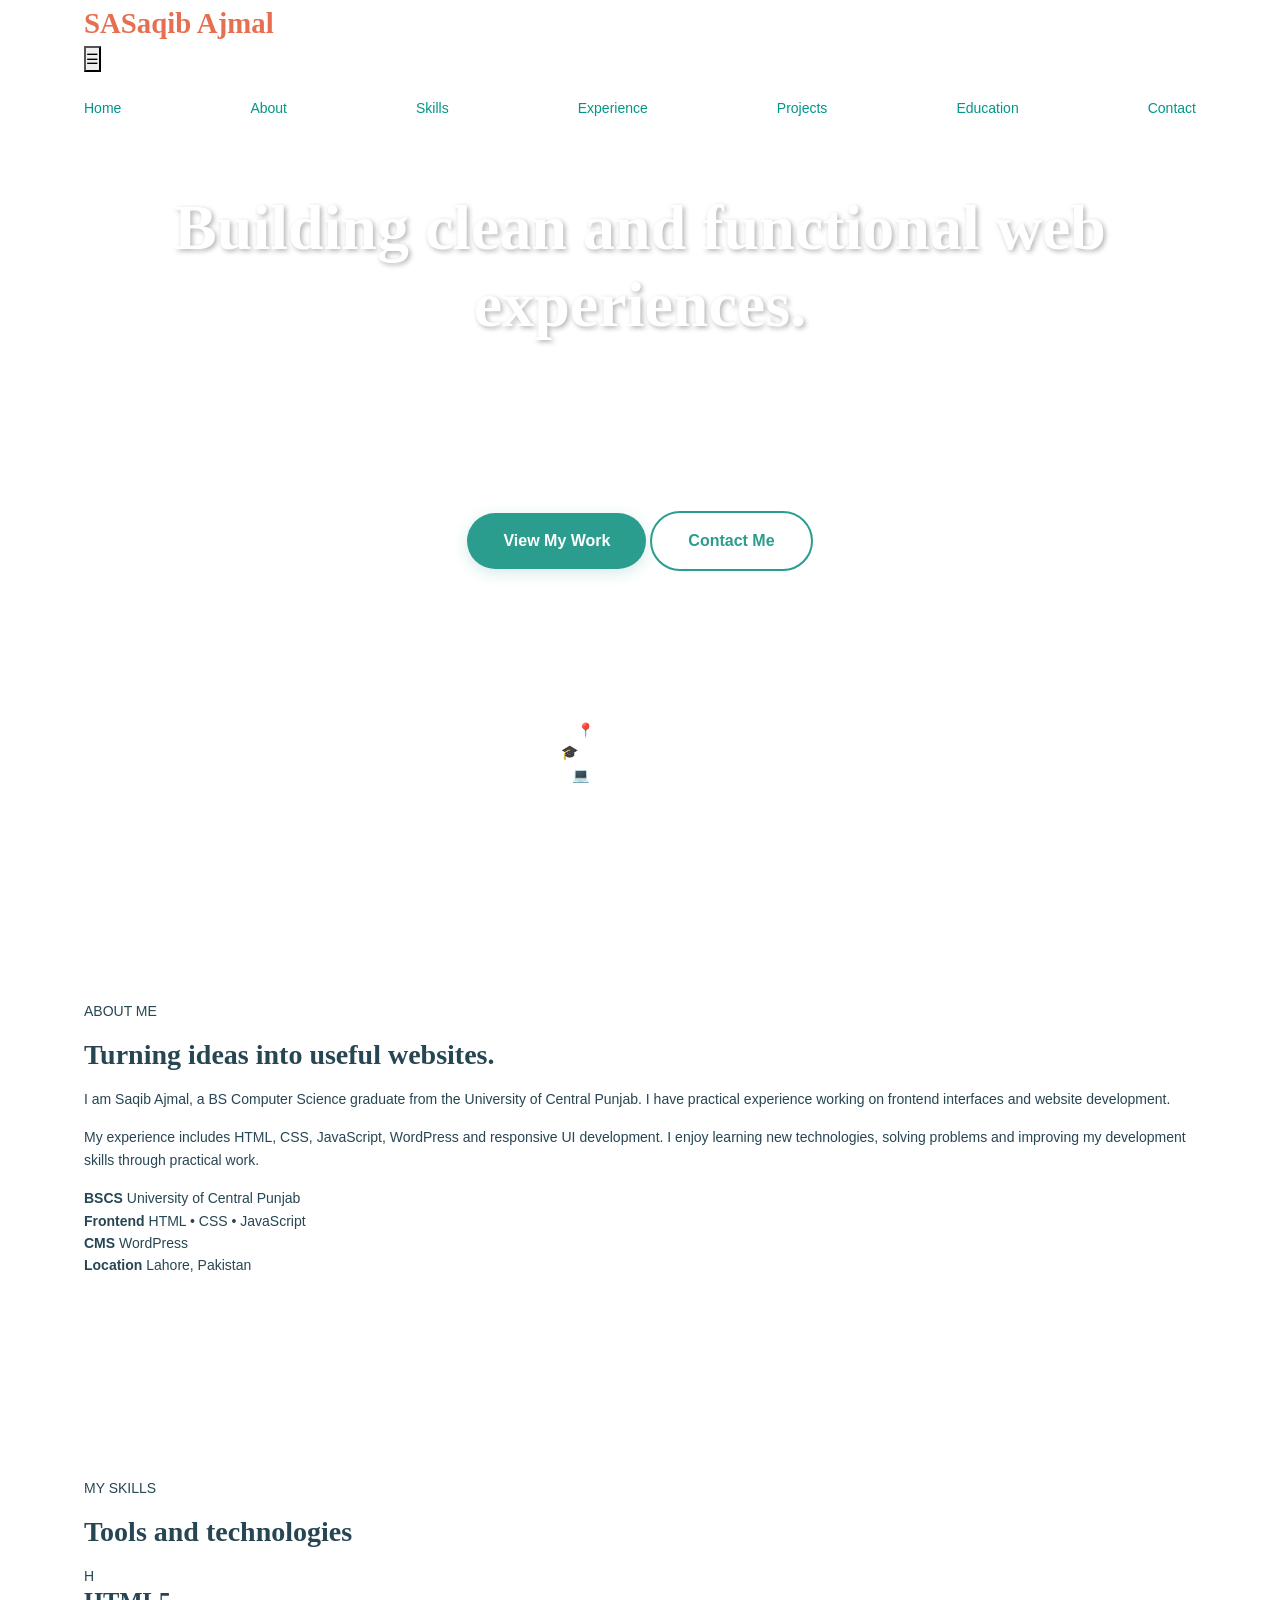
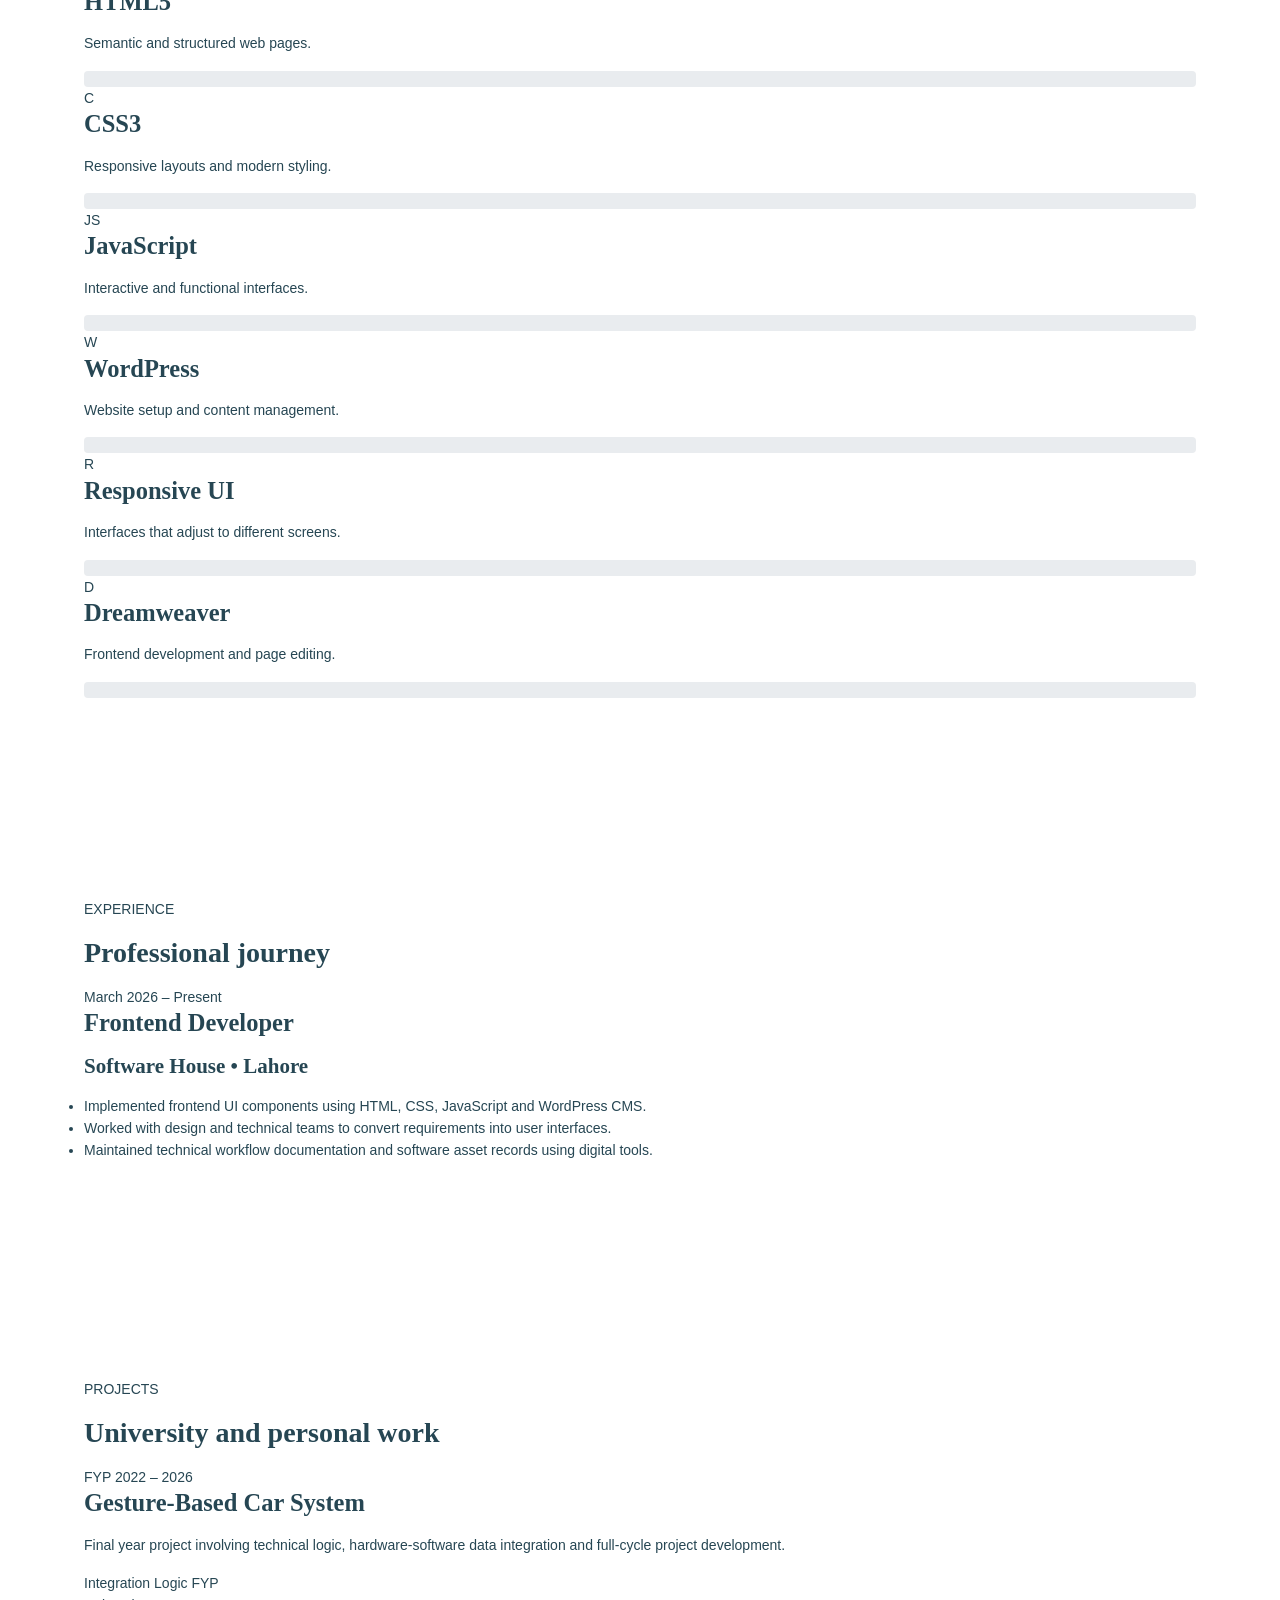
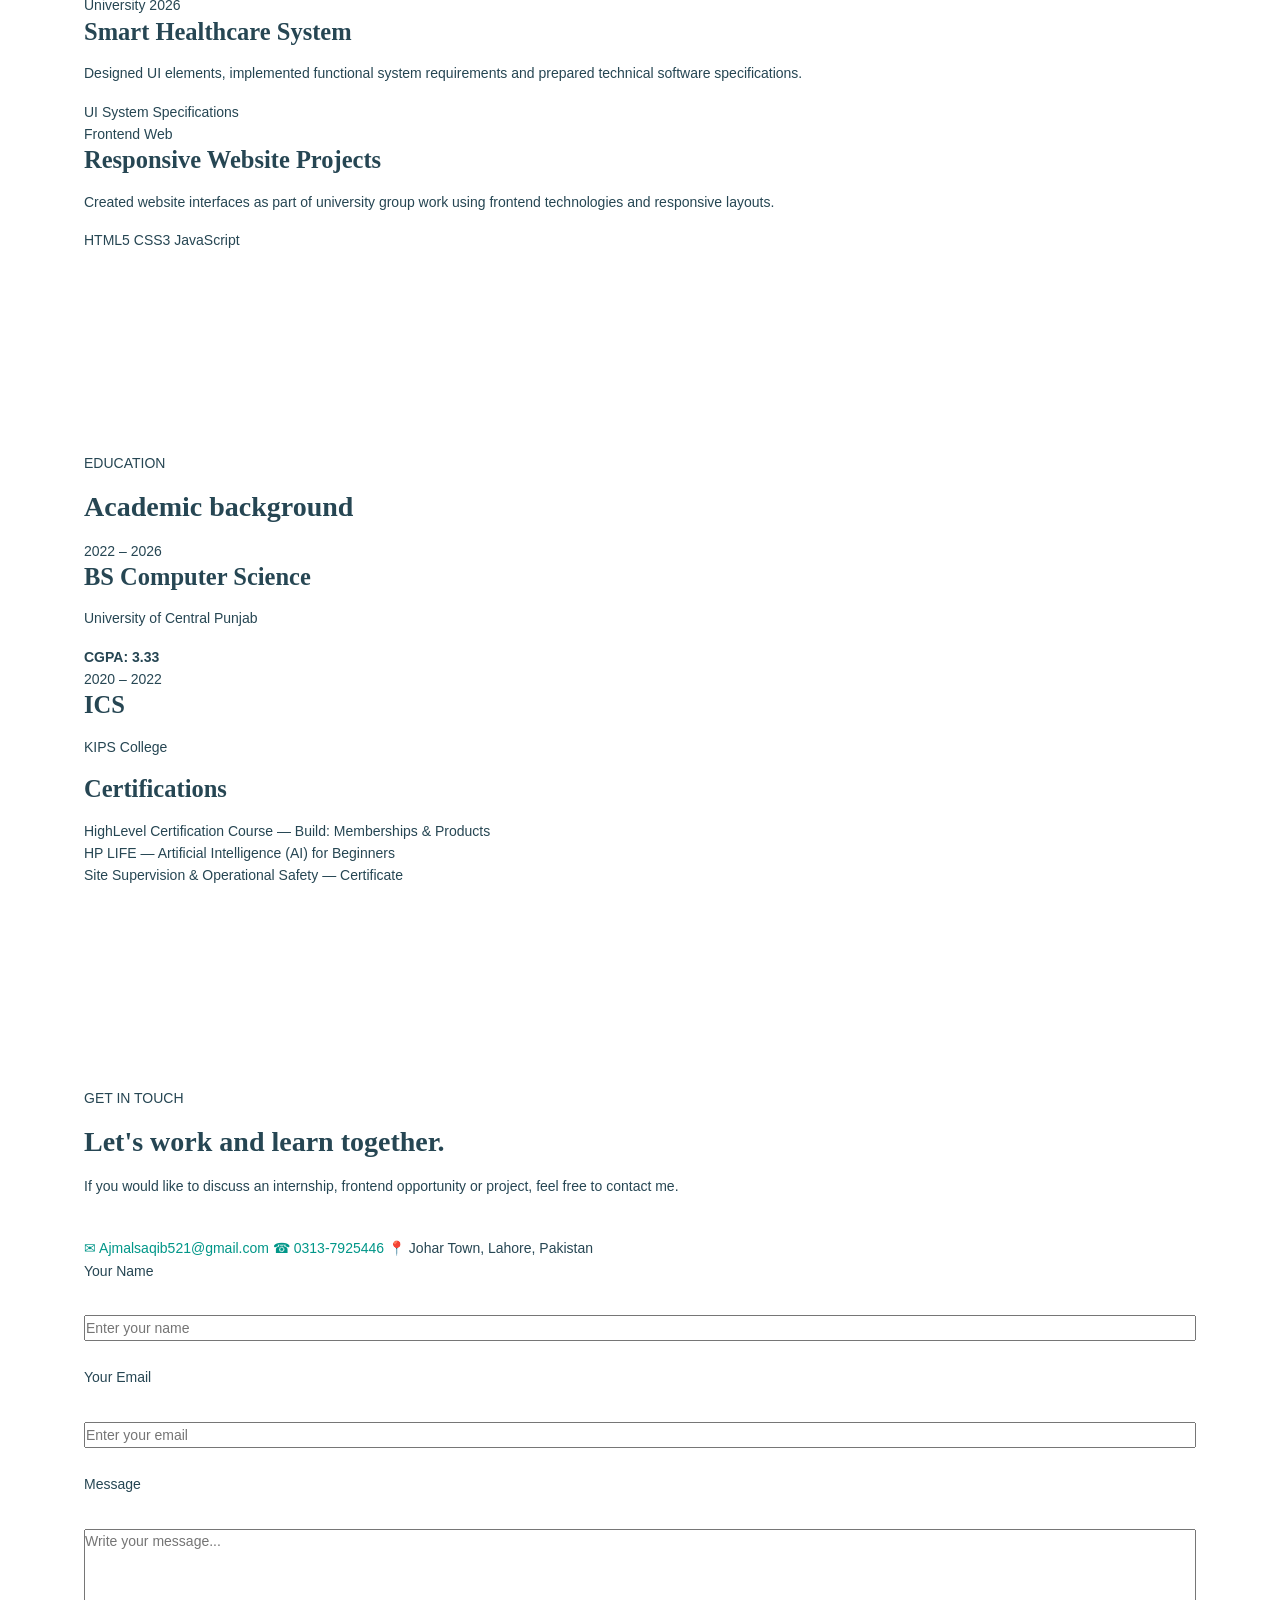
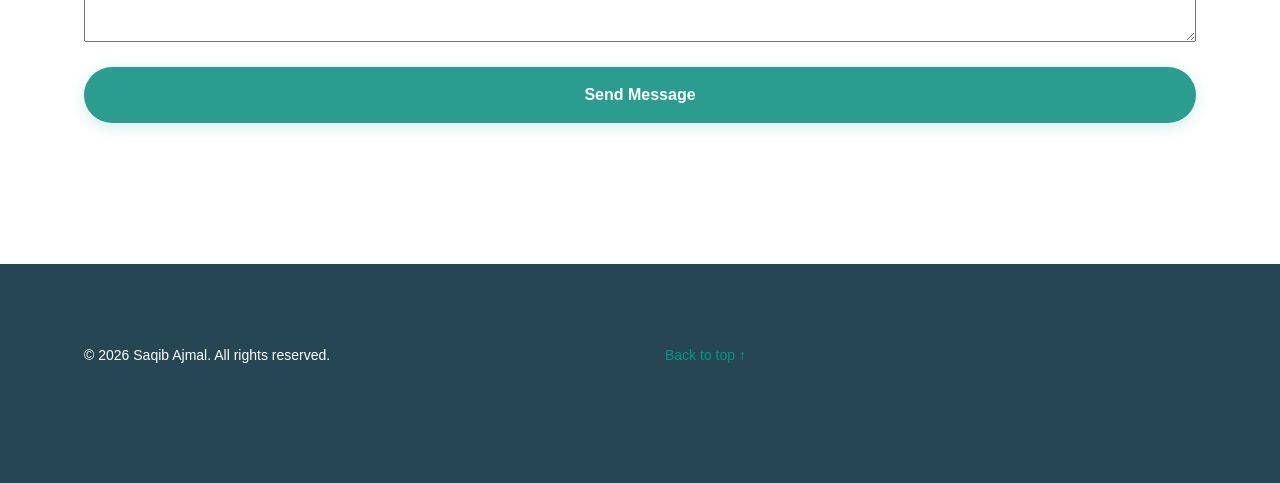
==== index.html @ 31177c7f "Update index.html" ====
<!DOCTYPE html>
<html lang="en">
<head>
    <meta charset="UTF-8">
    <meta name="viewport" content="width=device-width, initial-scale=1.0">

    <meta name="description"
          content="Saqib Ajmal - Frontend Developer Portfolio">

    <title>Saqib Ajmal | Frontend Developer</title>

    <link rel="stylesheet" href="main.css">
    <link rel="stylesheet" href="style.css">
</head>

<body>

<!-- ================= HEADER ================= -->

<header class="header">

    <div class="container nav-container">

        <a href="#home" class="logo">
            <span class="logo-box">SA</span>
            <span>Saqib Ajmal</span>
        </a>

        <button class="menu-btn" id="menuBtn" aria-label="Open Menu">
            ☰
        </button>

        <nav class="nav" id="nav">

            <a href="#home">Home</a>
            <a href="#about">About</a>
            <a href="#skills">Skills</a>
            <a href="#experience">Experience</a>
            <a href="#projects">Projects</a>
            <a href="#education">Education</a>
            <a href="#contact">Contact</a>

        </nav>

    </div>

</header>


<!-- ================= MAIN ================= -->

<main>

<!-- ================= HERO ================= -->

<section class="hero" id="home">

    <div class="container hero-container">

        <div class="hero-content">

            <p class="small-title">FRONTEND DEVELOPER</p>

            <h1>
                Building clean and functional
                <span>web experiences.</span>
            </h1>

            <p class="hero-description">
                BS Computer Science graduate with practical experience
                in HTML, CSS, JavaScript and WordPress. I enjoy solving
                problems and creating responsive web interfaces.
            </p>

            <div class="hero-buttons">

                <a href="#projects" class="btn btn-primary">
                    View My Work
                </a>

                <a href="#contact" class="btn btn-outline">
                    Contact Me
                </a>

            </div>

        </div>


        <div class="profile-card">

            <div class="profile-image">
                SA
            </div>

            <h2>Saqib Ajmal</h2>

            <p>Frontend Developer</p>

            <div class="profile-info">

                <div>
                    📍 Lahore, Pakistan
                </div>

                <div>
                    🎓 BS Computer Science
                </div>

                <div>
                    💻 Web Development
                </div>

            </div>

        </div>

    </div>

</section>


<!-- ================= ABOUT ================= -->

<section class="section" id="about">

    <div class="container">

        <div class="section-heading">

            <p class="small-title">ABOUT ME</p>

            <h2>
                Turning ideas into useful websites.
            </h2>

        </div>


        <div class="about-grid">

            <div class="about-text">

                <p>
                    I am Saqib Ajmal, a BS Computer Science graduate
                    from the University of Central Punjab. I have
                    practical experience working on frontend interfaces
                    and website development.
                </p>

                <p>
                    My experience includes HTML, CSS, JavaScript,
                    WordPress and responsive UI development. I enjoy
                    learning new technologies, solving problems and
                    improving my development skills through practical work.
                </p>

            </div>


            <div class="facts">

                <div class="fact-box">
                    <strong>BSCS</strong>
                    <span>University of Central Punjab</span>
                </div>

                <div class="fact-box">
                    <strong>Frontend</strong>
                    <span>HTML • CSS • JavaScript</span>
                </div>

                <div class="fact-box">
                    <strong>CMS</strong>
                    <span>WordPress</span>
                </div>

                <div class="fact-box">
                    <strong>Location</strong>
                    <span>Lahore, Pakistan</span>
                </div>

            </div>

        </div>

    </div>

</section>


<!-- ================= SKILLS ================= -->

<section class="section section-dark" id="skills">

    <div class="container">

        <div class="section-heading">

            <p class="small-title">MY SKILLS</p>

            <h2>
                Tools and technologies
            </h2>

        </div>


        <div class="skills-grid">

            <div class="skill-card">

                <div class="skill-icon">H</div>

                <h3>HTML5</h3>

                <p>
                    Semantic and structured web pages.
                </p>

                <div class="progress">
                    <span style="width:88%;"></span>
                </div>

            </div>


            <div class="skill-card">

                <div class="skill-icon">C</div>

                <h3>CSS3</h3>

                <p>
                    Responsive layouts and modern styling.
                </p>

                <div class="progress">
                    <span style="width:84%;"></span>
                </div>

            </div>


            <div class="skill-card">

                <div class="skill-icon">JS</div>

                <h3>JavaScript</h3>

                <p>
                    Interactive and functional interfaces.
                </p>

                <div class="progress">
                    <span style="width:72%;"></span>
                </div>

            </div>


            <div class="skill-card">

                <div class="skill-icon">W</div>

                <h3>WordPress</h3>

                <p>
                    Website setup and content management.
                </p>

                <div class="progress">
                    <span style="width:78%;"></span>
                </div>

            </div>


            <div class="skill-card">

                <div class="skill-icon">R</div>

                <h3>Responsive UI</h3>

                <p>
                    Interfaces that adjust to different screens.
                </p>

                <div class="progress">
                    <span style="width:85%;"></span>
                </div>

            </div>


            <div class="skill-card">

                <div class="skill-icon">D</div>

                <h3>Dreamweaver</h3>

                <p>
                    Frontend development and page editing.
                </p>

                <div class="progress">
                    <span style="width:70%;"></span>
                </div>

            </div>

        </div>

    </div>

</section>


<!-- ================= EXPERIENCE ================= -->

<section class="section" id="experience">

    <div class="container">

        <div class="section-heading">

            <p class="small-title">EXPERIENCE</p>

            <h2>
                Professional journey
            </h2>

        </div>


        <div class="timeline">

            <div class="timeline-item">

                <div class="timeline-dot"></div>

                <div class="experience-card">

                    <span class="date">
                        March 2026 – Present
                    </span>

                    <h3>
                        Frontend Developer
                    </h3>

                    <h4>
                        Software House • Lahore
                    </h4>

                    <ul>

                        <li>
                            Implemented frontend UI components using
                            HTML, CSS, JavaScript and WordPress CMS.
                        </li>

                        <li>
                            Worked with design and technical teams
                            to convert requirements into user interfaces.
                        </li>

                        <li>
                            Maintained technical workflow documentation
                            and software asset records using digital tools.
                        </li>

                    </ul>

                </div>

            </div>

        </div>

    </div>

</section>


<!-- ================= PROJECTS ================= -->

<section class="section section-dark" id="projects">

    <div class="container">

        <div class="section-heading">

            <p class="small-title">PROJECTS</p>

            <h2>
                University and personal work
            </h2>

        </div>


        <div class="projects-grid">


            <div class="project-card">

                <div class="project-top">

                    <span>FYP</span>

                    <span>2022 – 2026</span>

                </div>

                <h3>
                    Gesture-Based Car System
                </h3>

                <p>
                    Final year project involving technical logic,
                    hardware-software data integration and full-cycle
                    project development.
                </p>

                <div class="tags">

                    <span>Integration</span>
                    <span>Logic</span>
                    <span>FYP</span>

                </div>

            </div>


            <div class="project-card">

                <div class="project-top">

                    <span>University</span>

                    <span>2026</span>

                </div>

                <h3>
                    Smart Healthcare System
                </h3>

                <p>
                    Designed UI elements, implemented functional
                    system requirements and prepared technical
                    software specifications.
                </p>

                <div class="tags">

                    <span>UI</span>
                    <span>System</span>
                    <span>Specifications</span>

                </div>

            </div>


            <div class="project-card">

                <div class="project-top">

                    <span>Frontend</span>

                    <span>Web</span>

                </div>

                <h3>
                    Responsive Website Projects
                </h3>

                <p>
                    Created website interfaces as part of university
                    group work using frontend technologies and
                    responsive layouts.
                </p>

                <div class="tags">

                    <span>HTML5</span>
                    <span>CSS3</span>
                    <span>JavaScript</span>

                </div>

            </div>


        </div>

    </div>

</section>


<!-- ================= EDUCATION ================= -->

<section class="section" id="education">

    <div class="container">

        <div class="section-heading">

            <p class="small-title">EDUCATION</p>

            <h2>
                Academic background
            </h2>

        </div>


        <div class="education-grid">

            <div class="education-card">

                <span>2022 – 2026</span>

                <h3>
                    BS Computer Science
                </h3>

                <p>
                    University of Central Punjab
                </p>

                <strong>
                    CGPA: 3.33
                </strong>

            </div>


            <div class="education-card">

                <span>2020 – 2022</span>

                <h3>
                    ICS
                </h3>

                <p>
                    KIPS College
                </p>

            </div>

        </div>


        <div class="certificates">

            <h3>
                Certifications
            </h3>

            <div class="certificate">

                HighLevel Certification Course —
                Build: Memberships & Products

            </div>

            <div class="certificate">

                HP LIFE — Artificial Intelligence
                (AI) for Beginners

            </div>

            <div class="certificate">

                Site Supervision & Operational Safety —
                Certificate

            </div>

        </div>

    </div>

</section>


<!-- ================= CONTACT ================= -->

<section class="section contact-section" id="contact">

    <div class="container contact-grid">

        <div class="contact-info">

            <p class="small-title">
                GET IN TOUCH
            </p>

            <h2>
                Let's work and learn together.
            </h2>

            <p>
                If you would like to discuss an internship,
                frontend opportunity or project, feel free
                to contact me.
            </p>


            <div class="contact-details">

                <a href="mailto:Ajmalsaqib521@gmail.com">
                    ✉ Ajmalsaqib521@gmail.com
                </a>

                <a href="tel:+923137925446">
                    ☎ 0313-7925446
                </a>

                <span>
                    📍 Johar Town, Lahore, Pakistan
                </span>

            </div>

        </div>


        <form class="contact-form" id="contactForm">

            <label for="name">
                Your Name
            </label>

            <input
                type="text"
                id="name"
                placeholder="Enter your name"
                required
            >


            <label for="email">
                Your Email
            </label>

            <input
                type="email"
                id="email"
                placeholder="Enter your email"
                required
            >


            <label for="message">
                Message
            </label>

            <textarea
                id="message"
                rows="5"
                placeholder="Write your message..."
                required
            ></textarea>


            <button
                type="submit"
                class="btn btn-primary"
            >
                Send Message
            </button>

            <p id="formMessage"></p>

        </form>

    </div>

</section>

</main>


<!-- ================= FOOTER ================= -->

<footer class="footer">

    <div class="container footer-content">

        <p>
            © <span id="year"></span>
            Saqib Ajmal. All rights reserved.
        </p>

        <a href="#home">
            Back to top ↑
        </a>

    </div>

</footer>


<!-- ================= JAVASCRIPT ================= -->

<script>

const menuBtn = document.getElementById("menuBtn");
const nav = document.getElementById("nav");

menuBtn.addEventListener("click", function () {

    nav.classList.toggle("active");

    if (nav.classList.contains("active")) {

        menuBtn.innerHTML = "✕";

    } else {

        menuBtn.innerHTML = "☰";

    }

});


const navLinks = document.querySelectorAll(".nav a");

navLinks.forEach(function(link) {

    link.addEventListener("click", function() {

        nav.classList.remove("active");

        menuBtn.innerHTML = "☰";

    });

});


document.getElementById("year").textContent =
    new Date().getFullYear();


const form = document.getElementById("contactForm");

form.addEventListener("submit", function(event) {

    event.preventDefault();

    const name =
        document.getElementById("name").value.trim();

    const email =
        document.getElementById("email").value.trim();

    const message =
        document.getElementById("message").value.trim();


    const subject =
        encodeURIComponent(
            "Portfolio Contact - " + name
        );

    const body =
        encodeURIComponent(
            "Name: " + name +
            "\nEmail: " + email +
            "\n\nMessage:\n" + message
        );


    document.getElementById("formMessage").textContent =
        "Opening your email application...";


    window.location.href =
        "mailto:Ajmalsaqib521@gmail.com" +
        "?subject=" + subject +
        "&body=" + body;

});


/* Scroll animation */

const observer =
    new IntersectionObserver(
        function(entries) {

            entries.forEach(function(entry) {

                if (entry.isIntersecting) {

                    entry.target.classList.add("show");

                }

            });

        },
        {
            threshold: 0.10
        }
    );


const animatedElements =
    document.querySelectorAll(
        ".section-heading, " +
        ".hero-content, " +
        ".profile-card, " +
        ".skill-card, " +
        ".project-card, " +
        ".experience-card, " +
        ".education-card, " +
        ".certificates, " +
        ".contact-info, " +
        ".contact-form"
    );


animatedElements.forEach(function(element) {

    observer.observe(element);

});

</script>

</body>
</html>
---- main.css ----
@charset "UTF-8";
/*!
 * Vali Admin
 * Author: Pratik Borsadiya
 * ================================*/
@import url(https://fonts.googleapis.com/css?family=Lato:300,400,400i,700);
@import url(https://fonts.googleapis.com/css?family=Niconne);
/*!
 * Bootstrap v4.1.1 (https://getbootstrap.com/)
 * Copyright 2011-2018 The Bootstrap Authors
 * Copyright 2011-2018 Twitter, Inc.
 * Licensed under MIT (https://github.com/twbs/bootstrap/blob/master/LICENSE)
 */
:root {
  --blue: #007bff;
  --indigo: #6610f2;
  --purple: #6f42c1;
  --pink: #e83e8c;
  --red: #dc3545;
  --orange: #fd7e14;
  --yellow: #ffc107;
  --green: #28a745;
  --teal: #20c997;
  --cyan: #17a2b8;
  --white: #FFF;
  --gray: #6c757d;
  --gray-dark: #343a40;
  --primary: #009688;
  --secondary: #6c757d;
  --success: #28a745;
  --info: #17a2b8;
  --warning: #ffc107;
  --danger: #dc3545;
  --light: #f8f9fa;
  --dark: #343a40;
  --breakpoint-xs: 0;
  --breakpoint-sm: 576px;
  --breakpoint-md: 768px;
  --breakpoint-lg: 992px;
  --breakpoint-xl: 1200px;
  --font-family-sans-serif: "Lato", -apple-system, BlinkMacSystemFont, "Segoe UI", Roboto, "Helvetica Neue", Arial, sans-serif;
  --font-family-monospace: SFMono-Regular, Menlo, Monaco, Consolas, "Liberation Mono", "Courier New", monospace;
}

*,
*::before,
*::after {
  -webkit-box-sizing: border-box;
          box-sizing: border-box;
}

html {
  font-family: sans-serif;
  line-height: 1.15;
  -webkit-text-size-adjust: 100%;
  -ms-text-size-adjust: 100%;
  -ms-overflow-style: scrollbar;
  -webkit-tap-highlight-color: rgba(0, 0, 0, 0);
}

@-ms-viewport {
  width: device-width;
}

article, aside, figcaption, figure, footer, header, hgroup, main, nav, section {
  display: block;
}

body {
  margin: 0;
  font-family: "Lato", -apple-system, BlinkMacSystemFont, "Segoe UI", Roboto, "Helvetica Neue", Arial, sans-serif;
  font-size: 0.875rem;
  font-weight: 400;
  line-height: 1.5;
  color: #212529;
  text-align: left;
  background-color: #FFF;
}

[tabindex="-1"]:focus {
  outline: 0 !important;
}

hr {
  -webkit-box-sizing: content-box;
          box-sizing: content-box;
  height: 0;
  overflow: visible;
}

h1, h2, h3, h4, h5, h6 {
  margin-top: 0;
  margin-bottom: 0.5rem;
}

p {
  margin-top: 0;
  margin-bottom: 1rem;
}

abbr[title],
abbr[data-original-title] {
  text-decoration: underline;
  -webkit-text-decoration: underline dotted;
          text-decoration: underline dotted;
  cursor: help;
  border-bottom: 0;
}

address {
  margin-bottom: 1rem;
  font-style: normal;
  line-height: inherit;
}

ol,
ul,
dl {
  margin-top: 0;
  margin-bottom: 1rem;
}

ol ol,
ul ul,
ol ul,
ul ol {
  margin-bottom: 0;
}

dt {
  font-weight: 700;
}

dd {
  margin-bottom: .5rem;
  margin-left: 0;
}

blockquote {
  margin: 0 0 1rem;
}

dfn {
  font-style: italic;
}

b,
strong {
  font-weight: bolder;
}

small {
  font-size: 80%;
}

sub,
sup {
  position: relative;
  font-size: 75%;
  line-height: 0;
  vertical-align: baseline;
}

sub {
  bottom: -.25em;
}

sup {
  top: -.5em;
}

a {
  color: #009688;
  text-decoration: none;
  background-color: transparent;
  -webkit-text-decoration-skip: objects;
}

a:hover {
  color: #004a43;
  text-decoration: underline;
}

a:not([href]):not([tabindex]) {
  color: inherit;
  text-decoration: none;
}

a:not([href]):not([tabindex]):hover, a:not([href]):not([tabindex]):focus {
  color: inherit;
  text-decoration: none;
}

a:not([href]):not([tabindex]):focus {
  outline: 0;
}

pre,
code,
kbd,
samp {
  font-family: SFMono-Regular, Menlo, Monaco, Consolas, "Liberation Mono", "Courier New", monospace;
  font-size: 1em;
}

pre {
  margin-top: 0;
  margin-bottom: 1rem;
  overflow: auto;
  -ms-overflow-style: scrollbar;
}

figure {
  margin: 0 0 1rem;
}

img {
  vertical-align: middle;
  border-style: none;
}

svg:not(:root) {
  overflow: hidden;
}

table {
  border-collapse: collapse;
}

caption {
  padding-top: 0.75rem;
  padding-bottom: 0.75rem;
  color: #6c757d;
  text-align: left;
  caption-side: bottom;
}

th {
  text-align: inherit;
}

label {
  display: inline-block;
  margin-bottom: 0.5rem;
}

button {
  border-radius: 0;
}

button:focus {
  outline: 1px dotted;
  outline: 5px auto -webkit-focus-ring-color;
}

input,
button,
select,
optgroup,
textarea {
  margin: 0;
  font-family: inherit;
  font-size: inherit;
  line-height: inherit;
}

button,
input {
  overflow: visible;
}

button,
select {
  text-transform: none;
}

button,
html [type="button"],
[type="reset"],
[type="submit"] {
  -webkit-appearance: button;
}

button::-moz-focus-inner,
[type="button"]::-moz-focus-inner,
[type="reset"]::-moz-focus-inner,
[type="submit"]::-moz-focus-inner {
  padding: 0;
  border-style: none;
}

input[type="radio"],
input[type="checkbox"] {
  -webkit-box-sizing: border-box;
          box-sizing: border-box;
  padding: 0;
}

input[type="date"],
input[type="time"],
input[type="datetime-local"],
input[type="month"] {
  -webkit-appearance: listbox;
}

textarea {
  overflow: auto;
  resize: vertical;
}

fieldset {
  min-width: 0;
  padding: 0;
  margin: 0;
  border: 0;
}

legend {
  display: block;
  width: 100%;
  max-width: 100%;
  padding: 0;
  margin-bottom: .5rem;
  font-size: 1.5rem;
  line-height: inherit;
  color: inherit;
  white-space: normal;
}

progress {
  vertical-align: baseline;
}

[type="number"]::-webkit-inner-spin-button,
[type="number"]::-webkit-outer-spin-button {
  height: auto;
}

[type="search"] {
  outline-offset: -2px;
  -webkit-appearance: none;
}

[type="search"]::-webkit-search-cancel-button,
[type="search"]::-webkit-search-decoration {
  -webkit-appearance: none;
}

::-webkit-file-upload-button {
  font: inherit;
  -webkit-appearance: button;
}

output {
  display: inline-block;
}

summary {
  display: list-item;
  cursor: pointer;
}

template {
  display: none;
}

[hidden] {
  display: none !important;
}

h1, h2, h3, h4, h5, h6,
.h1, .h2, .h3, .h4, .h5, .h6 {
  margin-bottom: 0.5rem;
  font-family: inherit;
  font-weight: bold;
  line-height: 1.2;
  color: inherit;
}

h1, .h1 {
  font-size: 2.1875rem;
}

h2, .h2 {
  font-size: 1.75rem;
}

h3, .h3 {
  font-size: 1.53125rem;
}

h4, .h4 {
  font-size: 1.3125rem;
}

h5, .h5 {
  font-size: 1.09375rem;
}

h6, .h6 {
  font-size: 0.875rem;
}

.lead {
  font-size: 1.09375rem;
  font-weight: 300;
}

.display-1 {
  font-size: 6rem;
  font-weight: 300;
  line-height: 1.2;
}

.display-2 {
  font-size: 5.5rem;
  font-weight: 300;
  line-height: 1.2;
}

.display-3 {
  font-size: 4.5rem;
  font-weight: 300;
  line-height: 1.2;
}

.display-4 {
  font-size: 3.5rem;
  font-weight: 300;
  line-height: 1.2;
}

hr {
  margin-top: 1rem;
  margin-bottom: 1rem;
  border: 0;
  border-top: 1px solid rgba(0, 0, 0, 0.1);
}

small,
.small {
  font-size: 80%;
  font-weight: 400;
}

mark,
.mark {
  padding: 0.2em;
  background-color: #fcf8e3;
}

.list-unstyled, .app-nav, .app-menu, .treeview-menu {
  padding-left: 0;
  list-style: none;
}

.list-inline {
  padding-left: 0;
  list-style: none;
}

.list-inline-item {
  display: inline-block;
}

.list-inline-item:not(:last-child) {
  margin-right: 0.5rem;
}

.initialism {
  font-size: 90%;
  text-transform: uppercase;
}

.blockquote {
  margin-bottom: 1rem;
  font-size: 1.09375rem;
}

.blockquote-footer {
  display: block;
  font-size: 80%;
  color: #6c757d;
}

.blockquote-footer::before {
  content: "\2014 \00A0";
}

.img-fluid {
  max-width: 100%;
  height: auto;
}

.img-thumbnail {
  padding: 0.25rem;
  background-color: #FFF;
  border: 1px solid #dee2e6;
  border-radius: 0.25rem;
  max-width: 100%;
  height: auto;
}

.figure {
  display: inline-block;
}

.figure-img {
  margin-bottom: 0.5rem;
  line-height: 1;
}

.figure-caption {
  font-size: 90%;
  color: #6c757d;
}

code {
  font-size: 87.5%;
  color: #e83e8c;
  word-break: break-word;
}

a > code {
  color: inherit;
}

kbd {
  padding: 0.2rem 0.4rem;
  font-size: 87.5%;
  color: #FFF;
  background-color: #212529;
  border-radius: 0.2rem;
}

kbd kbd {
  padding: 0;
  font-size: 100%;
  font-weight: 700;
}

pre {
  display: block;
  font-size: 87.5%;
  color: #212529;
}

pre code {
  font-size: inherit;
  color: inherit;
  word-break: normal;
}

.pre-scrollable {
  max-height: 340px;
  overflow-y: scroll;
}

.container {
  width: 100%;
  padding-right: 15px;
  padding-left: 15px;
  margin-right: auto;
  margin-left: auto;
}

@media (min-width: 576px) {
  .container {
    max-width: 540px;
  }
}

@media (min-width: 768px) {
  .container {
    max-width: 720px;
  }
}

@media (min-width: 992px) {
  .container {
    max-width: 960px;
  }
}

@media (min-width: 1200px) {
  .container {
    max-width: 1140px;
  }
}

.container-fluid {
  width: 100%;
  padding-right: 15px;
  padding-left: 15px;
  margin-right: auto;
  margin-left: auto;
}

.row {
  display: -webkit-box;
  display: -ms-flexbox;
  display: flex;
  -ms-flex-wrap: wrap;
      flex-wrap: wrap;
  margin-right: -15px;
  margin-left: -15px;
}

.no-gutters {
  margin-right: 0;
  margin-left: 0;
}

.no-gutters > .col,
.no-gutters > [class*="col-"] {
  padding-right: 0;
  padding-left: 0;
}

.col-1, .col-2, .col-3, .col-4, .col-5, .col-6, .col-7, .col-8, .col-9, .col-10, .col-11, .col-12, .col,
.col-auto, .col-sm-1, .col-sm-2, .col-sm-3, .col-sm-4, .col-sm-5, .col-sm-6, .col-sm-7, .col-sm-8, .col-sm-9, .col-sm-10, .col-sm-11, .col-sm-12, .col-sm,
.col-sm-auto, .col-md-1, .col-md-2, .col-md-3, .col-md-4, .col-md-5, .col-md-6, .col-md-7, .col-md-8, .col-md-9, .col-md-10, .col-md-11, .col-md-12, .col-md,
.col-md-auto, .col-lg-1, .col-lg-2, .col-lg-3, .col-lg-4, .col-lg-5, .col-lg-6, .col-lg-7, .col-lg-8, .col-lg-9, .col-lg-10, .col-lg-11, .col-lg-12, .col-lg,
.col-lg-auto, .col-xl-1, .col-xl-2, .col-xl-3, .col-xl-4, .col-xl-5, .col-xl-6, .col-xl-7, .col-xl-8, .col-xl-9, .col-xl-10, .col-xl-11, .col-xl-12, .col-xl,
.col-xl-auto {
  position: relative;
  width: 100%;
  min-height: 1px;
  padding-right: 15px;
  padding-left: 15px;
}

.col {
  -ms-flex-preferred-size: 0;
      flex-basis: 0;
  -webkit-box-flex: 1;
      -ms-flex-positive: 1;
          flex-grow: 1;
  max-width: 100%;
}

.col-auto {
  -webkit-box-flex: 0;
      -ms-flex: 0 0 auto;
          flex: 0 0 auto;
  width: auto;
  max-width: none;
}

.col-1 {
  -webkit-box-flex: 0;
      -ms-flex: 0 0 8.3333333333%;
          flex: 0 0 8.3333333333%;
  max-width: 8.3333333333%;
}

.col-2 {
  -webkit-box-flex: 0;
      -ms-flex: 0 0 16.6666666667%;
          flex: 0 0 16.6666666667%;
  max-width: 16.6666666667%;
}

.col-3 {
  -webkit-box-flex: 0;
      -ms-flex: 0 0 25%;
          flex: 0 0 25%;
  max-width: 25%;
}

.col-4 {
  -webkit-box-flex: 0;
      -ms-flex: 0 0 33.3333333333%;
          flex: 0 0 33.3333333333%;
  max-width: 33.3333333333%;
}

.col-5 {
  -webkit-box-flex: 0;
      -ms-flex: 0 0 41.6666666667%;
          flex: 0 0 41.6666666667%;
  max-width: 41.6666666667%;
}

.col-6 {
  -webkit-box-flex: 0;
      -ms-flex: 0 0 50%;
          flex: 0 0 50%;
  max-width: 50%;
}

.col-7 {
  -webkit-box-flex: 0;
      -ms-flex: 0 0 58.3333333333%;
          flex: 0 0 58.3333333333%;
  max-width: 58.3333333333%;
}

.col-8 {
  -webkit-box-flex: 0;
      -ms-flex: 0 0 66.6666666667%;
          flex: 0 0 66.6666666667%;
  max-width: 66.6666666667%;
}

.col-9 {
  -webkit-box-flex: 0;
      -ms-flex: 0 0 75%;
          flex: 0 0 75%;
  max-width: 75%;
}

.col-10 {
  -webkit-box-flex: 0;
      -ms-flex: 0 0 83.3333333333%;
          flex: 0 0 83.3333333333%;
  max-width: 83.3333333333%;
}

.col-11 {
  -webkit-box-flex: 0;
      -ms-flex: 0 0 91.6666666667%;
          flex: 0 0 91.6666666667%;
  max-width: 91.6666666667%;
}

.col-12 {
  -webkit-box-flex: 0;
      -ms-flex: 0 0 100%;
          flex: 0 0 100%;
  max-width: 100%;
}

.order-first {
  -webkit-box-ordinal-group: 0;
      -ms-flex-order: -1;
          order: -1;
}

.order-last {
  -webkit-box-ordinal-group: 14;
      -ms-flex-order: 13;
          order: 13;
}

.order-0 {
  -webkit-box-ordinal-group: 1;
      -ms-flex-order: 0;
          order: 0;
}

.order-1 {
  -webkit-box-ordinal-group: 2;
      -ms-flex-order: 1;
          order: 1;
}

.order-2 {
  -webkit-box-ordinal-group: 3;
      -ms-flex-order: 2;
          order: 2;
}

.order-3 {
  -webkit-box-ordinal-group: 4;
      -ms-flex-order: 3;
          order: 3;
}

.order-4 {
  -webkit-box-ordinal-group: 5;
      -ms-flex-order: 4;
          order: 4;
}

.order-5 {
  -webkit-box-ordinal-group: 6;
      -ms-flex-order: 5;
          order: 5;
}

.order-6 {
  -webkit-box-ordinal-group: 7;
      -ms-flex-order: 6;
          order: 6;
}

.order-7 {
  -webkit-box-ordinal-group: 8;
      -ms-flex-order: 7;
          order: 7;
}

.order-8 {
  -webkit-box-ordinal-group: 9;
      -ms-flex-order: 8;
          order: 8;
}

.order-9 {
  -webkit-box-ordinal-group: 10;
      -ms-flex-order: 9;
          order: 9;
}

.order-10 {
  -webkit-box-ordinal-group: 11;
      -ms-flex-order: 10;
          order: 10;
}

.order-11 {
  -webkit-box-ordinal-group: 12;
      -ms-flex-order: 11;
          order: 11;
}

.order-12 {
  -webkit-box-ordinal-group: 13;
      -ms-flex-order: 12;
          order: 12;
}

.offset-1 {
  margin-left: 8.3333333333%;
}

.offset-2 {
  margin-left: 16.6666666667%;
}

.offset-3 {
  margin-left: 25%;
}

.offset-4 {
  margin-left: 33.3333333333%;
}

.offset-5 {
  margin-left: 41.6666666667%;
}

.offset-6 {
  margin-left: 50%;
}

.offset-7 {
  margin-left: 58.3333333333%;
}

.offset-8 {
  margin-left: 66.6666666667%;
}

.offset-9 {
  margin-left: 75%;
}

.offset-10 {
  margin-left: 83.3333333333%;
}

.offset-11 {
  margin-left: 91.6666666667%;
}

@media (min-width: 576px) {
  .col-sm {
    -ms-flex-preferred-size: 0;
        flex-basis: 0;
    -webkit-box-flex: 1;
        -ms-flex-positive: 1;
            flex-grow: 1;
    max-width: 100%;
  }
  .col-sm-auto {
    -webkit-box-flex: 0;
        -ms-flex: 0 0 auto;
            flex: 0 0 auto;
    width: auto;
    max-width: none;
  }
  .col-sm-1 {
    -webkit-box-flex: 0;
        -ms-flex: 0 0 8.3333333333%;
            flex: 0 0 8.3333333333%;
    max-width: 8.3333333333%;
  }
  .col-sm-2 {
    -webkit-box-flex: 0;
        -ms-flex: 0 0 16.6666666667%;
            flex: 0 0 16.6666666667%;
    max-width: 16.6666666667%;
  }
  .col-sm-3 {
    -webkit-box-flex: 0;
        -ms-flex: 0 0 25%;
            flex: 0 0 25%;
    max-width: 25%;
  }
  .col-sm-4 {
    -webkit-box-flex: 0;
        -ms-flex: 0 0 33.3333333333%;
            flex: 0 0 33.3333333333%;
    max-width: 33.3333333333%;
  }
  .col-sm-5 {
    -webkit-box-flex: 0;
        -ms-flex: 0 0 41.6666666667%;
            flex: 0 0 41.6666666667%;
    max-width: 41.6666666667%;
  }
  .col-sm-6 {
    -webkit-box-flex: 0;
        -ms-flex: 0 0 50%;
            flex: 0 0 50%;
    max-width: 50%;
  }
  .col-sm-7 {
    -webkit-box-flex: 0;
        -ms-flex: 0 0 58.3333333333%;
            flex: 0 0 58.3333333333%;
    max-width: 58.3333333333%;
  }
  .col-sm-8 {
    -webkit-box-flex: 0;
        -ms-flex: 0 0 66.6666666667%;
            flex: 0 0 66.6666666667%;
    max-width: 66.6666666667%;
  }
  .col-sm-9 {
    -webkit-box-flex: 0;
        -ms-flex: 0 0 75%;
            flex: 0 0 75%;
    max-width: 75%;
  }
  .col-sm-10 {
    -webkit-box-flex: 0;
        -ms-flex: 0 0 83.3333333333%;
            flex: 0 0 83.3333333333%;
    max-width: 83.3333333333%;
  }
  .col-sm-11 {
    -webkit-box-flex: 0;
        -ms-flex: 0 0 91.6666666667%;
            flex: 0 0 91.6666666667%;
    max-width: 91.6666666667%;
  }
  .col-sm-12 {
    -webkit-box-flex: 0;
        -ms-flex: 0 0 100%;
            flex: 0 0 100%;
    max-width: 100%;
  }
  .order-sm-first {
    -webkit-box-ordinal-group: 0;
        -ms-flex-order: -1;
            order: -1;
  }
  .order-sm-last {
    -webkit-box-ordinal-group: 14;
        -ms-flex-order: 13;
            order: 13;
  }
  .order-sm-0 {
    -webkit-box-ordinal-group: 1;
        -ms-flex-order: 0;
            order: 0;
  }
  .order-sm-1 {
    -webkit-box-ordinal-group: 2;
        -ms-flex-order: 1;
            order: 1;
  }
  .order-sm-2 {
    -webkit-box-ordinal-group: 3;
        -ms-flex-order: 2;
            order: 2;
  }
  .order-sm-3 {
    -webkit-box-ordinal-group: 4;
        -ms-flex-order: 3;
            order: 3;
  }
  .order-sm-4 {
    -webkit-box-ordinal-group: 5;
        -ms-flex-order: 4;
            order: 4;
  }
  .order-sm-5 {
    -webkit-box-ordinal-group: 6;
        -ms-flex-order: 5;
            order: 5;
  }
  .order-sm-6 {
    -webkit-box-ordinal-group: 7;
        -ms-flex-order: 6;
            order: 6;
  }
  .order-sm-7 {
    -webkit-box-ordinal-group: 8;
        -ms-flex-order: 7;
            order: 7;
  }
  .order-sm-8 {
    -webkit-box-ordinal-group: 9;
        -ms-flex-order: 8;
            order: 8;
  }
  .order-sm-9 {
    -webkit-box-ordinal-group: 10;
        -ms-flex-order: 9;
            order: 9;
  }
  .order-sm-10 {
    -webkit-box-ordinal-group: 11;
        -ms-flex-order: 10;
            order: 10;
  }
  .order-sm-11 {
    -webkit-box-ordinal-group: 12;
        -ms-flex-order: 11;
            order: 11;
  }
  .order-sm-12 {
    -webkit-box-ordinal-group: 13;
        -ms-flex-order: 12;
            order: 12;
  }
  .offset-sm-0 {
    margin-left: 0;
  }
  .offset-sm-1 {
    margin-left: 8.3333333333%;
  }
  .offset-sm-2 {
    margin-left: 16.6666666667%;
  }
  .offset-sm-3 {
    margin-left: 25%;
  }
  .offset-sm-4 {
    margin-left: 33.3333333333%;
  }
  .offset-sm-5 {
    margin-left: 41.6666666667%;
  }
  .offset-sm-6 {
    margin-left: 50%;
  }
  .offset-sm-7 {
    margin-left: 58.3333333333%;
  }
  .offset-sm-8 {
    margin-left: 66.6666666667%;
  }
  .offset-sm-9 {
    margin-left: 75%;
  }
  .offset-sm-10 {
    margin-left: 83.3333333333%;
  }
  .offset-sm-11 {
    margin-left: 91.6666666667%;
  }
}

@media (min-width: 768px) {
  .col-md {
    -ms-flex-preferred-size: 0;
        flex-basis: 0;
    -webkit-box-flex: 1;
        -ms-flex-positive: 1;
            flex-grow: 1;
    max-width: 100%;
  }
  .col-md-auto {
    -webkit-box-flex: 0;
        -ms-flex: 0 0 auto;
            flex: 0 0 auto;
    width: auto;
    max-width: none;
  }
  .col-md-1 {
    -webkit-box-flex: 0;
        -ms-flex: 0 0 8.3333333333%;
            flex: 0 0 8.3333333333%;
    max-width: 8.3333333333%;
  }
  .col-md-2 {
    -webkit-box-flex: 0;
        -ms-flex: 0 0 16.6666666667%;
            flex: 0 0 16.6666666667%;
    max-width: 16.6666666667%;
  }
  .col-md-3 {
    -webkit-box-flex: 0;
        -ms-flex: 0 0 25%;
            flex: 0 0 25%;
    max-width: 25%;
  }
  .col-md-4 {
    -webkit-box-flex: 0;
        -ms-flex: 0 0 33.3333333333%;
            flex: 0 0 33.3333333333%;
    max-width: 33.3333333333%;
  }
  .col-md-5 {
    -webkit-box-flex: 0;
        -ms-flex: 0 0 41.6666666667%;
            flex: 0 0 41.6666666667%;
    max-width: 41.6666666667%;
  }
  .col-md-6 {
    -webkit-box-flex: 0;
        -ms-flex: 0 0 50%;
            flex: 0 0 50%;
    max-width: 50%;
  }
  .col-md-7 {
    -webkit-box-flex: 0;
        -ms-flex: 0 0 58.3333333333%;
            flex: 0 0 58.3333333333%;
    max-width: 58.3333333333%;
  }
  .col-md-8 {
    -webkit-box-flex: 0;
        -ms-flex: 0 0 66.6666666667%;
            flex: 0 0 66.6666666667%;
    max-width: 66.6666666667%;
  }
  .col-md-9 {
    -webkit-box-flex: 0;
        -ms-flex: 0 0 75%;
            flex: 0 0 75%;
    max-width: 75%;
  }
  .col-md-10 {
    -webkit-box-flex: 0;
        -ms-flex: 0 0 83.3333333333%;
            flex: 0 0 83.3333333333%;
    max-width: 83.3333333333%;
  }
  .col-md-11 {
    -webkit-box-flex: 0;
        -ms-flex: 0 0 91.6666666667%;
            flex: 0 0 91.6666666667%;
    max-width: 91.6666666667%;
  }
  .col-md-12 {
    -webkit-box-flex: 0;
        -ms-flex: 0 0 100%;
            flex: 0 0 100%;
    max-width: 100%;
  }
  .order-md-first {
    -webkit-box-ordinal-group: 0;
        -ms-flex-order: -1;
            order: -1;
  }
  .order-md-last {
    -webkit-box-ordinal-group: 14;
        -ms-flex-order: 13;
            order: 13;
  }
  .order-md-0 {
    -webkit-box-ordinal-group: 1;
        -ms-flex-order: 0;
            order: 0;
  }
  .order-md-1 {
    -webkit-box-ordinal-group: 2;
        -ms-flex-order: 1;
            order: 1;
  }
  .order-md-2 {
    -webkit-box-ordinal-group: 3;
        -ms-flex-order: 2;
            order: 2;
  }
  .order-md-3 {
    -webkit-box-ordinal-group: 4;
        -ms-flex-order: 3;
            order: 3;
  }
  .order-md-4 {
    -webkit-box-ordinal-group: 5;
        -ms-flex-order: 4;
            order: 4;
  }
  .order-md-5 {
    -webkit-box-ordinal-group: 6;
        -ms-flex-order: 5;
            order: 5;
  }
  .order-md-6 {
    -webkit-box-ordinal-group: 7;
        -ms-flex-order: 6;
            order: 6;
  }
  .order-md-7 {
    -webkit-box-ordinal-group: 8;
        -ms-flex-order: 7;
            order: 7;
  }
  .order-md-8 {
    -webkit-box-ordinal-group: 9;
        -ms-flex-order: 8;
            order: 8;
  }
  .order-md-9 {
    -webkit-box-ordinal-group: 10;
        -ms-flex-order: 9;
            order: 9;
  }
  .order-md-10 {
    -webkit-box-ordinal-group: 11;
        -ms-flex-order: 10;
            order: 10;
  }
  .order-md-11 {
    -webkit-box-ordinal-group: 12;
        -ms-flex-order: 11;
            order: 11;
  }
  .order-md-12 {
    -webkit-box-ordinal-group: 13;
        -ms-flex-order: 12;
            order: 12;
  }
  .offset-md-0 {
    margin-left: 0;
  }
  .offset-md-1 {
    margin-left: 8.3333333333%;
  }
  .offset-md-2 {
    margin-left: 16.6666666667%;
  }
  .offset-md-3 {
    margin-left: 25%;
  }
  .offset-md-4 {
    margin-left: 33.3333333333%;
  }
  .offset-md-5 {
    margin-left: 41.6666666667%;
  }
  .offset-md-6 {
    margin-left: 50%;
  }
  .offset-md-7 {
    margin-left: 58.3333333333%;
  }
  .offset-md-8 {
    margin-left: 66.6666666667%;
  }
  .offset-md-9 {
    margin-left: 75%;
  }
  .offset-md-10 {
    margin-left: 83.3333333333%;
  }
  .offset-md-11 {
    margin-left: 91.6666666667%;
  }
}

@media (min-width: 992px) {
  .col-lg {
    -ms-flex-preferred-size: 0;
        flex-basis: 0;
    -webkit-box-flex: 1;
        -ms-flex-positive: 1;
            flex-grow: 1;
    max-width: 100%;
  }
  .col-lg-auto {
    -webkit-box-flex: 0;
        -ms-flex: 0 0 auto;
            flex: 0 0 auto;
    width: auto;
    max-width: none;
  }
  .col-lg-1 {
    -webkit-box-flex: 0;
        -ms-flex: 0 0 8.3333333333%;
            flex: 0 0 8.3333333333%;
    max-width: 8.3333333333%;
  }
  .col-lg-2 {
    -webkit-box-flex: 0;
        -ms-flex: 0 0 16.6666666667%;
            flex: 0 0 16.6666666667%;
    max-width: 16.6666666667%;
  }
  .col-lg-3 {
    -webkit-box-flex: 0;
        -ms-flex: 0 0 25%;
            flex: 0 0 25%;
    max-width: 25%;
  }
  .col-lg-4 {
    -webkit-box-flex: 0;
        -ms-flex: 0 0 33.3333333333%;
            flex: 0 0 33.3333333333%;
    max-width: 33.3333333333%;
  }
  .col-lg-5 {
    -webkit-box-flex: 0;
        -ms-flex: 0 0 41.6666666667%;
            flex: 0 0 41.6666666667%;
    max-width: 41.6666666667%;
  }
  .col-lg-6 {
    -webkit-box-flex: 0;
        -ms-flex: 0 0 50%;
            flex: 0 0 50%;
    max-width: 50%;
  }
  .col-lg-7 {
    -webkit-box-flex: 0;
        -ms-flex: 0 0 58.3333333333%;
            flex: 0 0 58.3333333333%;
    max-width: 58.3333333333%;
  }
  .col-lg-8 {
    -webkit-box-flex: 0;
        -ms-flex: 0 0 66.6666666667%;
            flex: 0 0 66.6666666667%;
    max-width: 66.6666666667%;
  }
  .col-lg-9 {
    -webkit-box-flex: 0;
        -ms-flex: 0 0 75%;
            flex: 0 0 75%;
    max-width: 75%;
  }
  .col-lg-10 {
    -webkit-box-flex: 0;
        -ms-flex: 0 0 83.3333333333%;
            flex: 0 0 83.3333333333%;
    max-width: 83.3333333333%;
  }
  .col-lg-11 {
    -webkit-box-flex: 0;
        -ms-flex: 0 0 91.6666666667%;
            flex: 0 0 91.6666666667%;
    max-width: 91.6666666667%;
  }
  .col-lg-12 {
    -webkit-box-flex: 0;
        -ms-flex: 0 0 100%;
            flex: 0 0 100%;
    max-width: 100%;
  }
  .order-lg-first {
    -webkit-box-ordinal-group: 0;
        -ms-flex-order: -1;
            order: -1;
  }
  .order-lg-last {
    -webkit-box-ordinal-group: 14;
        -ms-flex-order: 13;
            order: 13;
  }
  .order-lg-0 {
    -webkit-box-ordinal-group: 1;
        -ms-flex-order: 0;
            order: 0;
  }
  .order-lg-1 {
    -webkit-box-ordinal-group: 2;
        -ms-flex-order: 1;
            order: 1;
  }
  .order-lg-2 {
    -webkit-box-ordinal-group: 3;
        -ms-flex-order: 2;
            order: 2;
  }
  .order-lg-3 {
    -webkit-box-ordinal-group: 4;
        -ms-flex-order: 3;
            order: 3;
  }
  .order-lg-4 {
    -webkit-box-ordinal-group: 5;
        -ms-flex-order: 4;
            order: 4;
  }
  .order-lg-5 {
    -webkit-box-ordinal-group: 6;
        -ms-flex-order: 5;
            order: 5;
  }
  .order-lg-6 {
    -webkit-box-ordinal-group: 7;
        -ms-flex-order: 6;
            order: 6;
  }
  .order-lg-7 {
    -webkit-box-ordinal-group: 8;
        -ms-flex-order: 7;
            order: 7;
  }
  .order-lg-8 {
    -webkit-box-ordinal-group: 9;
        -ms-flex-order: 8;
            order: 8;
  }
  .order-lg-9 {
    -webkit-box-ordinal-group: 10;
        -ms-flex-order: 9;
            order: 9;
  }
  .order-lg-10 {
    -webkit-box-ordinal-group: 11;
        -ms-flex-order: 10;
            order: 10;
  }
  .order-lg-11 {
    -webkit-box-ordinal-group: 12;
        -ms-flex-order: 11;
            order: 11;
  }
  .order-lg-12 {
    -webkit-box-ordinal-group: 13;
        -ms-flex-order: 12;
            order: 12;
  }
  .offset-lg-0 {
    margin-left: 0;
  }
  .offset-lg-1 {
    margin-left: 8.3333333333%;
  }
  .offset-lg-2 {
    margin-left: 16.6666666667%;
  }
  .offset-lg-3 {
    margin-left: 25%;
  }
  .offset-lg-4 {
    margin-left: 33.3333333333%;
  }
  .offset-lg-5 {
    margin-left: 41.6666666667%;
  }
  .offset-lg-6 {
    margin-left: 50%;
  }
  .offset-lg-7 {
    margin-left: 58.3333333333%;
  }
  .offset-lg-8 {
    margin-left: 66.6666666667%;
  }
  .offset-lg-9 {
    margin-left: 75%;
  }
  .offset-lg-10 {
    margin-left: 83.3333333333%;
  }
  .offset-lg-11 {
    margin-left: 91.6666666667%;
  }
}

@media (min-width: 1200px) {
  .col-xl {
    -ms-flex-preferred-size: 0;
        flex-basis: 0;
    -webkit-box-flex: 1;
        -ms-flex-positive: 1;
            flex-grow: 1;
    max-width: 100%;
  }
  .col-xl-auto {
    -webkit-box-flex: 0;
        -ms-flex: 0 0 auto;
            flex: 0 0 auto;
    width: auto;
    max-width: none;
  }
  .col-xl-1 {
    -webkit-box-flex: 0;
        -ms-flex: 0 0 8.3333333333%;
            flex: 0 0 8.3333333333%;
    max-width: 8.3333333333%;
  }
  .col-xl-2 {
    -webkit-box-flex: 0;
        -ms-flex: 0 0 16.6666666667%;
            flex: 0 0 16.6666666667%;
    max-width: 16.6666666667%;
  }
  .col-xl-3 {
    -webkit-box-flex: 0;
        -ms-flex: 0 0 25%;
            flex: 0 0 25%;
    max-width: 25%;
  }
  .col-xl-4 {
    -webkit-box-flex: 0;
        -ms-flex: 0 0 33.3333333333%;
            flex: 0 0 33.3333333333%;
    max-width: 33.3333333333%;
  }
  .col-xl-5 {
    -webkit-box-flex: 0;
        -ms-flex: 0 0 41.6666666667%;
            flex: 0 0 41.6666666667%;
    max-width: 41.6666666667%;
  }
  .col-xl-6 {
    -webkit-box-flex: 0;
        -ms-flex: 0 0 50%;
            flex: 0 0 50%;
    max-width: 50%;
  }
  .col-xl-7 {
    -webkit-box-flex: 0;
        -ms-flex: 0 0 58.3333333333%;
            flex: 0 0 58.3333333333%;
    max-width: 58.3333333333%;
  }
  .col-xl-8 {
    -webkit-box-flex: 0;
        -ms-flex: 0 0 66.6666666667%;
            flex: 0 0 66.6666666667%;
    max-width: 66.6666666667%;
  }
  .col-xl-9 {
    -webkit-box-flex: 0;
        -ms-flex: 0 0 75%;
            flex: 0 0 75%;
    max-width: 75%;
  }
  .col-xl-10 {
    -webkit-box-flex: 0;
        -ms-flex: 0 0 83.3333333333%;
            flex: 0 0 83.3333333333%;
    max-width: 83.3333333333%;
  }
  .col-xl-11 {
    -webkit-box-flex: 0;
        -ms-flex: 0 0 91.6666666667%;
            flex: 0 0 91.6666666667%;
    max-width: 91.6666666667%;
  }
  .col-xl-12 {
    -webkit-box-flex: 0;
        -ms-flex: 0 0 100%;
            flex: 0 0 100%;
    max-width: 100%;
  }
  .order-xl-first {
    -webkit-box-ordinal-group: 0;
        -ms-flex-order: -1;
            order: -1;
  }
  .order-xl-last {
    -webkit-box-ordinal-group: 14;
        -ms-flex-order: 13;
            order: 13;
  }
  .order-xl-0 {
    -webkit-box-ordinal-group: 1;
        -ms-flex-order: 0;
            order: 0;
  }
  .order-xl-1 {
    -webkit-box-ordinal-group: 2;
        -ms-flex-order: 1;
            order: 1;
  }
  .order-xl-2 {
    -webkit-box-ordinal-group: 3;
        -ms-flex-order: 2;
            order: 2;
  }
  .order-xl-3 {
    -webkit-box-ordinal-group: 4;
        -ms-flex-order: 3;
            order: 3;
  }
  .order-xl-4 {
    -webkit-box-ordinal-group: 5;
        -ms-flex-order: 4;
            order: 4;
  }
  .order-xl-5 {
    -webkit-box-ordinal-group: 6;
        -ms-flex-order: 5;
            order: 5;
  }
  .order-xl-6 {
    -webkit-box-ordinal-group: 7;
        -ms-flex-order: 6;
            order: 6;
  }
  .order-xl-7 {
    -webkit-box-ordinal-group: 8;
        -ms-flex-order: 7;
            order: 7;
  }
  .order-xl-8 {
    -webkit-box-ordinal-group: 9;
        -ms-flex-order: 8;
            order: 8;
  }
  .order-xl-9 {
    -webkit-box-ordinal-group: 10;
        -ms-flex-order: 9;
            order: 9;
  }
  .order-xl-10 {
    -webkit-box-ordinal-group: 11;
        -ms-flex-order: 10;
            order: 10;
  }
  .order-xl-11 {
    -webkit-box-ordinal-group: 12;
        -ms-flex-order: 11;
            order: 11;
  }
  .order-xl-12 {
    -webkit-box-ordinal-group: 13;
        -ms-flex-order: 12;
            order: 12;
  }
  .offset-xl-0 {
    margin-left: 0;
  }
  .offset-xl-1 {
    margin-left: 8.3333333333%;
  }
  .offset-xl-2 {
    margin-left: 16.6666666667%;
  }
  .offset-xl-3 {
    margin-left: 25%;
  }
  .offset-xl-4 {
    margin-left: 33.3333333333%;
  }
  .offset-xl-5 {
    margin-left: 41.6666666667%;
  }
  .offset-xl-6 {
    margin-left: 50%;
  }
  .offset-xl-7 {
    margin-left: 58.3333333333%;
  }
  .offset-xl-8 {
    margin-left: 66.6666666667%;
  }
  .offset-xl-9 {
    margin-left: 75%;
  }
  .offset-xl-10 {
    margin-left: 83.3333333333%;
  }
  .offset-xl-11 {
    margin-left: 91.6666666667%;
  }
}

.table {
  width: 100%;
  max-width: 100%;
  margin-bottom: 1rem;
  background-color: transparent;
}

.table th,
.table td {
  padding: 0.75rem;
  vertical-align: top;
  border-top: 1px solid #dee2e6;
}

.table thead th {
  vertical-align: bottom;
  border-bottom: 2px solid #dee2e6;
}

.table tbody + tbody {
  border-top: 2px solid #dee2e6;
}

.table .table {
  background-color: #FFF;
}

.table-sm th,
.table-sm td {
  padding: 0.3rem;
}

.table-bordered {
  border: 1px solid #dee2e6;
}

.table-bordered th,
.table-bordered td {
  border: 1px solid #dee2e6;
}

.table-bordered thead th,
.table-bordered thead td {
  border-bottom-width: 2px;
}

.table-borderless th,
.table-borderless td,
.table-borderless thead th,
.table-borderless tbody + tbody {
  border: 0;
}

.table-striped tbody tr:nth-of-type(odd) {
  background-color: rgba(0, 0, 0, 0.05);
}

.table-hover tbody tr:hover {
  background-color: rgba(0, 0, 0, 0.075);
}

.table-primary,
.table-primary > th,
.table-primary > td {
  background-color: #b8e2de;
}

.table-hover .table-primary:hover {
  background-color: #a6dbd6;
}

.table-hover .table-primary:hover > td,
.table-hover .table-primary:hover > th {
  background-color: #a6dbd6;
}

.table-secondary,
.table-secondary > th,
.table-secondary > td {
  background-color: #d6d8db;
}

.table-hover .table-secondary:hover {
  background-color: #c8cbcf;
}

.table-hover .table-secondary:hover > td,
.table-hover .table-secondary:hover > th {
  background-color: #c8cbcf;
}

.table-success,
.table-success > th,
.table-success > td {
  background-color: #c3e6cb;
}

.table-hover .table-success:hover {
  background-color: #b1dfbb;
}

.table-hover .table-success:hover > td,
.table-hover .table-success:hover > th {
  background-color: #b1dfbb;
}

.table-info,
.table-info > th,
.table-info > td {
  background-color: #bee5eb;
}

.table-hover .table-info:hover {
  background-color: #abdde5;
}

.table-hover .table-info:hover > td,
.table-hover .table-info:hover > th {
  background-color: #abdde5;
}

.table-warning,
.table-warning > th,
.table-warning > td {
  background-color: #ffeeba;
}

.table-hover .table-warning:hover {
  background-color: #ffe8a1;
}

.table-hover .table-warning:hover > td,
.table-hover .table-warning:hover > th {
  background-color: #ffe8a1;
}

.table-danger,
.table-danger > th,
.table-danger > td {
  background-color: #f5c6cb;
}

.table-hover .table-danger:hover {
  background-color: #f1b0b7;
}

.table-hover .table-danger:hover > td,
.table-hover .table-danger:hover > th {
  background-color: #f1b0b7;
}

.table-light,
.table-light > th,
.table-light > td {
  background-color: #fdfdfe;
}

.table-hover .table-light:hover {
  background-color: #ececf6;
}

.table-hover .table-light:hover > td,
.table-hover .table-light:hover > th {
  background-color: #ececf6;
}

.table-dark,
.table-dark > th,
.table-dark > td {
  background-color: #c6c8ca;
}

.table-hover .table-dark:hover {
  background-color: #b9bbbe;
}

.table-hover .table-dark:hover > td,
.table-hover .table-dark:hover > th {
  background-color: #b9bbbe;
}

.table-active,
.table-active > th,
.table-active > td {
  background-color: rgba(0, 0, 0, 0.075);
}

.table-hover .table-active:hover {
  background-color: rgba(0, 0, 0, 0.075);
}

.table-hover .table-active:hover > td,
.table-hover .table-active:hover > th {
  background-color: rgba(0, 0, 0, 0.075);
}

.table .thead-dark th {
  color: #FFF;
  background-color: #212529;
  border-color: #32383e;
}

.table .thead-light th {
  color: #495057;
  background-color: #e9ecef;
  border-color: #dee2e6;
}

.table-dark {
  color: #FFF;
  background-color: #212529;
}

.table-dark th,
.table-dark td,
.table-dark thead th {
  border-color: #32383e;
}

.table-dark.table-bordered {
  border: 0;
}

.table-dark.table-striped tbody tr:nth-of-type(odd) {
  background-color: rgba(255, 255, 255, 0.05);
}

.table-dark.table-hover tbody tr:hover {
  background-color: rgba(255, 255, 255, 0.075);
}

@media (max-width: 575.98px) {
  .table-responsive-sm {
    display: block;
    width: 100%;
    overflow-x: auto;
    -webkit-overflow-scrolling: touch;
    -ms-overflow-style: -ms-autohiding-scrollbar;
  }
  .table-responsive-sm > .table-bordered {
    border: 0;
  }
}

@media (max-width: 767.98px) {
  .table-responsive-md {
    display: block;
    width: 100%;
    overflow-x: auto;
    -webkit-overflow-scrolling: touch;
    -ms-overflow-style: -ms-autohiding-scrollbar;
  }
  .table-responsive-md > .table-bordered {
    border: 0;
  }
}

@media (max-width: 991.98px) {
  .table-responsive-lg {
    display: block;
    width: 100%;
    overflow-x: auto;
    -webkit-overflow-scrolling: touch;
    -ms-overflow-style: -ms-autohiding-scrollbar;
  }
  .table-responsive-lg > .table-bordered {
    border: 0;
  }
}

@media (max-width: 1199.98px) {
  .table-responsive-xl {
    display: block;
    width: 100%;
    overflow-x: auto;
    -webkit-overflow-scrolling: touch;
    -ms-overflow-style: -ms-autohiding-scrollbar;
  }
  .table-responsive-xl > .table-bordered {
    border: 0;
  }
}

.table-responsive {
  display: block;
  width: 100%;
  overflow-x: auto;
  -webkit-overflow-scrolling: touch;
  -ms-overflow-style: -ms-autohiding-scrollbar;
}

.table-responsive > .table-bordered {
  border: 0;
}

.form-control {
  display: block;
  width: 100%;
  padding: 0.375rem 0.75rem;
  font-size: 0.875rem;
  line-height: 1.5;
  color: #495057;
  background-color: #FFF;
  background-clip: padding-box;
  border: 2px solid #ced4da;
  border-radius: 4px;
  -webkit-transition: border-color 0.15s ease-in-out, -webkit-box-shadow 0.15s ease-in-out;
  transition: border-color 0.15s ease-in-out, -webkit-box-shadow 0.15s ease-in-out;
  -o-transition: border-color 0.15s ease-in-out, box-shadow 0.15s ease-in-out;
  transition: border-color 0.15s ease-in-out, box-shadow 0.15s ease-in-out;
  transition: border-color 0.15s ease-in-out, box-shadow 0.15s ease-in-out, -webkit-box-shadow 0.15s ease-in-out;
}

@media screen and (prefers-reduced-motion: reduce) {
  .form-control {
    -webkit-transition: none;
    -o-transition: none;
    transition: none;
  }
}

.form-control::-ms-expand {
  background-color: transparent;
  border: 0;
}

.form-control:focus {
  color: #495057;
  background-color: #FFF;
  border-color: #009688;
  outline: 0;
  -webkit-box-shadow: none;
          box-shadow: none;
}

.form-control::-webkit-input-placeholder {
  color: #6c757d;
  opacity: 1;
}

.form-control:-ms-input-placeholder {
  color: #6c757d;
  opacity: 1;
}

.form-control::-ms-input-placeholder {
  color: #6c757d;
  opacity: 1;
}

.form-control::placeholder {
  color: #6c757d;
  opacity: 1;
}

.form-control:disabled, .form-control[readonly] {
  background-color: #e9ecef;
  opacity: 1;
}

select.form-control:not([size]):not([multiple]) {
  height: calc(2.0625rem + 4px);
}

select.form-control:focus::-ms-value {
  color: #495057;
  background-color: #FFF;
}

.form-control-file,
.form-control-range {
  display: block;
  width: 100%;
}

.col-form-label {
  padding-top: calc(0.375rem + 2px);
  padding-bottom: calc(0.375rem + 2px);
  margin-bottom: 0;
  font-size: inherit;
  line-height: 1.5;
}

.col-form-label-lg {
  padding-top: calc(0.5rem + 2px);
  padding-bottom: calc(0.5rem + 2px);
  font-size: 1.09375rem;
  line-height: 1.5;
}

.col-form-label-sm {
  padding-top: calc(0.25rem + 2px);
  padding-bottom: calc(0.25rem + 2px);
  font-size: 0.765625rem;
  line-height: 1.5;
}

.form-control-plaintext {
  display: block;
  width: 100%;
  padding-top: 0.375rem;
  padding-bottom: 0.375rem;
  margin-bottom: 0;
  line-height: 1.5;
  color: #212529;
  background-color: transparent;
  border: solid transparent;
  border-width: 2px 0;
}

.form-control-plaintext.form-control-sm, .input-group-sm > .form-control-plaintext.form-control,
.input-group-sm > .input-group-prepend > .form-control-plaintext.input-group-text,
.input-group-sm > .input-group-append > .form-control-plaintext.input-group-text,
.input-group-sm > .input-group-prepend > .form-control-plaintext.btn,
.input-group-sm > .input-group-append > .form-control-plaintext.btn, .form-control-plaintext.form-control-lg, .input-group-lg > .form-control-plaintext.form-control,
.input-group-lg > .input-group-prepend > .form-control-plaintext.input-group-text,
.input-group-lg > .input-group-append > .form-control-plaintext.input-group-text,
.input-group-lg > .input-group-prepend > .form-control-plaintext.btn,
.input-group-lg > .input-group-append > .form-control-plaintext.btn {
  padding-right: 0;
  padding-left: 0;
}

.form-control-sm, .input-group-sm > .form-control,
.input-group-sm > .input-group-prepend > .input-group-text,
.input-group-sm > .input-group-append > .input-group-text,
.input-group-sm > .input-group-prepend > .btn,
.input-group-sm > .input-group-append > .btn {
  padding: 0.25rem 0.5rem;
  font-size: 0.765625rem;
  line-height: 1.5;
  border-radius: 4px;
}

select.form-control-sm:not([size]):not([multiple]), .input-group-sm > select.form-control:not([size]):not([multiple]),
.input-group-sm > .input-group-prepend > select.input-group-text:not([size]):not([multiple]),
.input-group-sm > .input-group-append > select.input-group-text:not([size]):not([multiple]),
.input-group-sm > .input-group-prepend > select.btn:not([size]):not([multiple]),
.input-group-sm > .input-group-append > select.btn:not([size]):not([multiple]) {
  height: calc(1.6484375rem + 4px);
}

.form-control-lg, .input-group-lg > .form-control,
.input-group-lg > .input-group-prepend > .input-group-text,
.input-group-lg > .input-group-append > .input-group-text,
.input-group-lg > .input-group-prepend > .btn,
.input-group-lg > .input-group-append > .btn {
  padding: 0.5rem 1rem;
  font-size: 1.09375rem;
  line-height: 1.5;
  border-radius: 4px;
}

select.form-control-lg:not([size]):not([multiple]), .input-group-lg > select.form-control:not([size]):not([multiple]),
.input-group-lg > .input-group-prepend > select.input-group-text:not([size]):not([multiple]),
.input-group-lg > .input-group-append > select.input-group-text:not([size]):not([multiple]),
.input-group-lg > .input-group-prepend > select.btn:not([size]):not([multiple]),
.input-group-lg > .input-group-append > select.btn:not([size]):not([multiple]) {
  height: calc(2.640625rem + 4px);
}

.form-group {
  margin-bottom: 1rem;
}

.form-text {
  display: block;
  margin-top: 0.25rem;
}

.form-row {
  display: -webkit-box;
  display: -ms-flexbox;
  display: flex;
  -ms-flex-wrap: wrap;
      flex-wrap: wrap;
  margin-right: -5px;
  margin-left: -5px;
}

.form-row > .col,
.form-row > [class*="col-"] {
  padding-right: 5px;
  padding-left: 5px;
}

.form-check {
  position: relative;
  display: block;
  padding-left: 1.25rem;
}

.form-check-input {
  position: absolute;
  margin-top: 0.3rem;
  margin-left: -1.25rem;
}

.form-check-input:disabled ~ .form-check-label {
  color: #6c757d;
}

.form-check-label {
  margin-bottom: 0;
}

.form-check-inline {
  display: -webkit-inline-box;
  display: -ms-inline-flexbox;
  display: inline-flex;
  -webkit-box-align: center;
      -ms-flex-align: center;
          align-items: center;
  padding-left: 0;
  margin-right: 0.75rem;
}

.form-check-inline .form-check-input {
  position: static;
  margin-top: 0;
  margin-right: 0.3125rem;
  margin-left: 0;
}

.valid-feedback {
  display: none;
  width: 100%;
  margin-top: 0.25rem;
  font-size: 80%;
  color: #28a745;
}

.valid-tooltip {
  position: absolute;
  top: 100%;
  z-index: 5;
  display: none;
  max-width: 100%;
  padding: .5rem;
  margin-top: .1rem;
  font-size: .875rem;
  line-height: 1;
  color: #FFF;
  background-color: rgba(40, 167, 69, 0.8);
  border-radius: .2rem;
}

.was-validated .form-control:valid, .form-control.is-valid, .was-validated
.custom-select:valid,
.custom-select.is-valid {
  border-color: #28a745;
}

.was-validated .form-control:valid:focus, .form-control.is-valid:focus, .was-validated
.custom-select:valid:focus,
.custom-select.is-valid:focus {
  border-color: #28a745;
  -webkit-box-shadow: 0 0 0 0 rgba(40, 167, 69, 0.25);
          box-shadow: 0 0 0 0 rgba(40, 167, 69, 0.25);
}

.was-validated .form-control:valid ~ .valid-feedback,
.was-validated .form-control:valid ~ .valid-tooltip, .form-control.is-valid ~ .valid-feedback,
.form-control.is-valid ~ .valid-tooltip, .was-validated
.custom-select:valid ~ .valid-feedback,
.was-validated
.custom-select:valid ~ .valid-tooltip,
.custom-select.is-valid ~ .valid-feedback,
.custom-select.is-valid ~ .valid-tooltip {
  display: block;
}

.was-validated .form-control-file:valid ~ .valid-feedback,
.was-validated .form-control-file:valid ~ .valid-tooltip, .form-control-file.is-valid ~ .valid-feedback,
.form-control-file.is-valid ~ .valid-tooltip {
  display: block;
}

.was-validated .form-check-input:valid ~ .form-check-label, .form-check-input.is-valid ~ .form-check-label {
  color: #28a745;
}

.was-validated .form-check-input:valid ~ .valid-feedback,
.was-validated .form-check-input:valid ~ .valid-tooltip, .form-check-input.is-valid ~ .valid-feedback,
.form-check-input.is-valid ~ .valid-tooltip {
  display: block;
}

.was-validated .custom-control-input:valid ~ .custom-control-label, .custom-control-input.is-valid ~ .custom-control-label {
  color: #28a745;
}

.was-validated .custom-control-input:valid ~ .custom-control-label::before, .custom-control-input.is-valid ~ .custom-control-label::before {
  background-color: #71dd8a;
}

.was-validated .custom-control-input:valid ~ .valid-feedback,
.was-validated .custom-control-input:valid ~ .valid-tooltip, .custom-control-input.is-valid ~ .valid-feedback,
.custom-control-input.is-valid ~ .valid-tooltip {
  display: block;
}

.was-validated .custom-control-input:valid:checked ~ .custom-control-label::before, .custom-control-input.is-valid:checked ~ .custom-control-label::before {
  background-color: #34ce57;
}

.was-validated .custom-control-input:valid:focus ~ .custom-control-label::before, .custom-control-input.is-valid:focus ~ .custom-control-label::before {
  -webkit-box-shadow: 0 0 0 1px #FFF, 0 0 0 0 rgba(40, 167, 69, 0.25);
          box-shadow: 0 0 0 1px #FFF, 0 0 0 0 rgba(40, 167, 69, 0.25);
}

.was-validated .custom-file-input:valid ~ .custom-file-label, .custom-file-input.is-valid ~ .custom-file-label {
  border-color: #28a745;
}

.was-validated .custom-file-input:valid ~ .custom-file-label::before, .custom-file-input.is-valid ~ .custom-file-label::before {
  border-color: inherit;
}

.was-validated .custom-file-input:valid ~ .valid-feedback,
.was-validated .custom-file-input:valid ~ .valid-tooltip, .custom-file-input.is-valid ~ .valid-feedback,
.custom-file-input.is-valid ~ .valid-tooltip {
  display: block;
}

.was-validated .custom-file-input:valid:focus ~ .custom-file-label, .custom-file-input.is-valid:focus ~ .custom-file-label {
  -webkit-box-shadow: 0 0 0 0 rgba(40, 167, 69, 0.25);
          box-shadow: 0 0 0 0 rgba(40, 167, 69, 0.25);
}

.invalid-feedback {
  display: none;
  width: 100%;
  margin-top: 0.25rem;
  font-size: 80%;
  color: #dc3545;
}

.invalid-tooltip {
  position: absolute;
  top: 100%;
  z-index: 5;
  display: none;
  max-width: 100%;
  padding: .5rem;
  margin-top: .1rem;
  font-size: .875rem;
  line-height: 1;
  color: #FFF;
  background-color: rgba(220, 53, 69, 0.8);
  border-radius: .2rem;
}

.was-validated .form-control:invalid, .form-control.is-invalid, .was-validated
.custom-select:invalid,
.custom-select.is-invalid {
  border-color: #dc3545;
}

.was-validated .form-control:invalid:focus, .form-control.is-invalid:focus, .was-validated
.custom-select:invalid:focus,
.custom-select.is-invalid:focus {
  border-color: #dc3545;
  -webkit-box-shadow: 0 0 0 0 rgba(220, 53, 69, 0.25);
          box-shadow: 0 0 0 0 rgba(220, 53, 69, 0.25);
}

.was-validated .form-control:invalid ~ .invalid-feedback,
.was-validated .form-control:invalid ~ .invalid-tooltip, .form-control.is-invalid ~ .invalid-feedback,
.form-control.is-invalid ~ .invalid-tooltip, .was-validated
.custom-select:invalid ~ .invalid-feedback,
.was-validated
.custom-select:invalid ~ .invalid-tooltip,
.custom-select.is-invalid ~ .invalid-feedback,
.custom-select.is-invalid ~ .invalid-tooltip {
  display: block;
}

.was-validated .form-control-file:invalid ~ .invalid-feedback,
.was-validated .form-control-file:invalid ~ .invalid-tooltip, .form-control-file.is-invalid ~ .invalid-feedback,
.form-control-file.is-invalid ~ .invalid-tooltip {
  display: block;
}

.was-validated .form-check-input:invalid ~ .form-check-label, .form-check-input.is-invalid ~ .form-check-label {
  color: #dc3545;
}

.was-validated .form-check-input:invalid ~ .invalid-feedback,
.was-validated .form-check-input:invalid ~ .invalid-tooltip, .form-check-input.is-invalid ~ .invalid-feedback,
.form-check-input.is-invalid ~ .invalid-tooltip {
  display: block;
}

.was-validated .custom-control-input:invalid ~ .custom-control-label, .custom-control-input.is-invalid ~ .custom-control-label {
  color: #dc3545;
}

.was-validated .custom-control-input:invalid ~ .custom-control-label::before, .custom-control-input.is-invalid ~ .custom-control-label::before {
  background-color: #efa2a9;
}

.was-validated .custom-control-input:invalid ~ .invalid-feedback,
.was-validated .custom-control-input:invalid ~ .invalid-tooltip, .custom-control-input.is-invalid ~ .invalid-feedback,
.custom-control-input.is-invalid ~ .invalid-tooltip {
  display: block;
}

.was-validated .custom-control-input:invalid:checked ~ .custom-control-label::before, .custom-control-input.is-invalid:checked ~ .custom-control-label::before {
  background-color: #e4606d;
}

.was-validated .custom-control-input:invalid:focus ~ .custom-control-label::before, .custom-control-input.is-invalid:focus ~ .custom-control-label::before {
  -webkit-box-shadow: 0 0 0 1px #FFF, 0 0 0 0 rgba(220, 53, 69, 0.25);
          box-shadow: 0 0 0 1px #FFF, 0 0 0 0 rgba(220, 53, 69, 0.25);
}

.was-validated .custom-file-input:invalid ~ .custom-file-label, .custom-file-input.is-invalid ~ .custom-file-label {
  border-color: #dc3545;
}

.was-validated .custom-file-input:invalid ~ .custom-file-label::before, .custom-file-input.is-invalid ~ .custom-file-label::before {
  border-color: inherit;
}

.was-validated .custom-file-input:invalid ~ .invalid-feedback,
.was-validated .custom-file-input:invalid ~ .invalid-tooltip, .custom-file-input.is-invalid ~ .invalid-feedback,
.custom-file-input.is-invalid ~ .invalid-tooltip {
  display: block;
}

.was-validated .custom-file-input:invalid:focus ~ .custom-file-label, .custom-file-input.is-invalid:focus ~ .custom-file-label {
  -webkit-box-shadow: 0 0 0 0 rgba(220, 53, 69, 0.25);
          box-shadow: 0 0 0 0 rgba(220, 53, 69, 0.25);
}

.form-inline {
  display: -webkit-box;
  display: -ms-flexbox;
  display: flex;
  -webkit-box-orient: horizontal;
  -webkit-box-direction: normal;
      -ms-flex-flow: row wrap;
          flex-flow: row wrap;
  -webkit-box-align: center;
      -ms-flex-align: center;
          align-items: center;
}

.form-inline .form-check {
  width: 100%;
}

@media (min-width: 576px) {
  .form-inline label {
    display: -webkit-box;
    display: -ms-flexbox;
    display: flex;
    -webkit-box-align: center;
        -ms-flex-align: center;
            align-items: center;
    -webkit-box-pack: center;
        -ms-flex-pack: center;
            justify-content: center;
    margin-bottom: 0;
  }
  .form-inline .form-group {
    display: -webkit-box;
    display: -ms-flexbox;
    display: flex;
    -webkit-box-flex: 0;
        -ms-flex: 0 0 auto;
            flex: 0 0 auto;
    -webkit-box-orient: horizontal;
    -webkit-box-direction: normal;
        -ms-flex-flow: row wrap;
            flex-flow: row wrap;
    -webkit-box-align: center;
        -ms-flex-align: center;
            align-items: center;
    margin-bottom: 0;
  }
  .form-inline .form-control {
    display: inline-block;
    width: auto;
    vertical-align: middle;
  }
  .form-inline .form-control-plaintext {
    display: inline-block;
  }
  .form-inline .input-group,
  .form-inline .custom-select {
    width: auto;
  }
  .form-inline .form-check {
    display: -webkit-box;
    display: -ms-flexbox;
    display: flex;
    -webkit-box-align: center;
        -ms-flex-align: center;
            align-items: center;
    -webkit-box-pack: center;
        -ms-flex-pack: center;
            justify-content: center;
    width: auto;
    padding-left: 0;
  }
  .form-inline .form-check-input {
    position: relative;
    margin-top: 0;
    margin-right: 0.25rem;
    margin-left: 0;
  }
  .form-inline .custom-control {
    -webkit-box-align: center;
        -ms-flex-align: center;
            align-items: center;
    -webkit-box-pack: center;
        -ms-flex-pack: center;
            justify-content: center;
  }
  .form-inline .custom-control-label {
    margin-bottom: 0;
  }
}

.btn {
  display: inline-block;
  font-weight: 700;
  text-align: center;
  white-space: nowrap;
  background:white;
  vertical-align: middle;
  -webkit-user-select: none;
     -moz-user-select: none;
      -ms-user-select: none;
          user-select: none;
  border: 2px solid transparent;
  padding: 0.375rem 0.75rem;
  font-size: 0.875rem;
  line-height: 1.5;
  border-radius: 3px;
  -webkit-transition: background-color 0.3s ease-in-out, border-color 0.3s ease-in-out, -webkit-box-shadow 0.3s cubic-bezier(0.35, 0, 0.25, 1), -webkit-transform 0.2s cubic-bezier(0.35, 0, 0.25, 1);
  transition: background-color 0.3s ease-in-out, border-color 0.3s ease-in-out, -webkit-box-shadow 0.3s cubic-bezier(0.35, 0, 0.25, 1), -webkit-transform 0.2s cubic-bezier(0.35, 0, 0.25, 1);
  -o-transition: box-shadow 0.3s cubic-bezier(0.35, 0, 0.25, 1), transform 0.2s cubic-bezier(0.35, 0, 0.25, 1), background-color 0.3s ease-in-out, border-color 0.3s ease-in-out;
  transition: box-shadow 0.3s cubic-bezier(0.35, 0, 0.25, 1), transform 0.2s cubic-bezier(0.35, 0, 0.25, 1), background-color 0.3s ease-in-out, border-color 0.3s ease-in-out;
  transition: box-shadow 0.3s cubic-bezier(0.35, 0, 0.25, 1), transform 0.2s cubic-bezier(0.35, 0, 0.25, 1), background-color 0.3s ease-in-out, border-color 0.3s ease-in-out, -webkit-box-shadow 0.3s cubic-bezier(0.35, 0, 0.25, 1), -webkit-transform 0.2s cubic-bezier(0.35, 0, 0.25, 1);
}

@media screen and (prefers-reduced-motion: reduce) {
  .btn {
    -webkit-transition: none;
    -o-transition: none;
    transition: none;
  }
}

.btn:hover, .btn:focus {
  text-decoration: none;
}

.btn:focus, .btn.focus {
  outline: 0;
  -webkit-box-shadow: none;
          box-shadow: none;
}

.btn.disabled, .btn:disabled {
  opacity: 0.65;
}

.btn:not(:disabled):not(.disabled) {
  cursor: pointer;
}

.btn:not(:disabled):not(.disabled):active, .btn:not(:disabled):not(.disabled).active {
  background-image: none;
}

a.btn.disabled,
fieldset:disabled a.btn {
  pointer-events: none;
}

.btn_add{ background-color: #7F525D; border-color: #7F525D;}

.btn-primary {
  color: #FFF;
  background-color: #009688;
  border-color: #009688;
}

.btn-login:{ background-color: #7F525D;}

.btn-primary:hover {
  color: #FFF;
    background-color: #7F525D;
  border-color:  #7F525D;
}

.btn-primary:focus, .btn-primary.focus {
  -webkit-box-shadow: 0 0 0 0 rgba(0, 150, 136, 0.5);
          box-shadow: 0 0 0 0 rgba(0, 150, 136, 0.5);
}

.btn-primary.disabled, .btn-primary:disabled {
  color: #FFF;
  background-color: #009688;
  border-color: #009688;
}

.btn-primary:not(:disabled):not(.disabled):active, .btn-primary:not(:disabled):not(.disabled).active,
.show > .btn-primary.dropdown-toggle {
  color: #FFF;
  background-color: #00635a;
  border-color: #00564e;
}

.btn-primary:not(:disabled):not(.disabled):active:focus, .btn-primary:not(:disabled):not(.disabled).active:focus,
.show > .btn-primary.dropdown-toggle:focus {
  -webkit-box-shadow: 0 0 0 0 rgba(0, 150, 136, 0.5);
          box-shadow: 0 0 0 0 rgba(0, 150, 136, 0.5);
}

.btn-secondary {
  color: #FFF;
  background-color: #6c757d;
  border-color: #6c757d;
}

.btn-secondary:hover {
  color: #FFF;
  background-color: #5a6268;
  border-color: #545b62;
}

.btn-secondary:focus, .btn-secondary.focus {
  -webkit-box-shadow: 0 0 0 0 rgba(108, 117, 125, 0.5);
          box-shadow: 0 0 0 0 rgba(108, 117, 125, 0.5);
}

.btn-secondary.disabled, .btn-secondary:disabled {
  color: #FFF;
  background-color: #6c757d;
  border-color: #6c757d;
}

.btn-secondary:not(:disabled):not(.disabled):active, .btn-secondary:not(:disabled):not(.disabled).active,
.show > .btn-secondary.dropdown-toggle {
  color: #FFF;
  background-color: #545b62;
  border-color: #4e555b;
}

.btn-secondary:not(:disabled):not(.disabled):active:focus, .btn-secondary:not(:disabled):not(.disabled).active:focus,
.show > .btn-secondary.dropdown-toggle:focus {
  -webkit-box-shadow: 0 0 0 0 rgba(108, 117, 125, 0.5);
          box-shadow: 0 0 0 0 rgba(108, 117, 125, 0.5);
}

.btn-success {
  color: #FFF;
  background-color: #28a745;
  border-color: #28a745;
}

.btn-success:hover {
  color: #FFF;
  background-color: #218838;
  border-color: #1e7e34;
}

.btn-success:focus, .btn-success.focus {
  -webkit-box-shadow: 0 0 0 0 rgba(40, 167, 69, 0.5);
          box-shadow: 0 0 0 0 rgba(40, 167, 69, 0.5);
}

.btn-success.disabled, .btn-success:disabled {
  color: #FFF;
  background-color: #28a745;
  border-color: #28a745;
}

.btn-success:not(:disabled):not(.disabled):active, .btn-success:not(:disabled):not(.disabled).active,
.show > .btn-success.dropdown-toggle {
  color: #FFF;
  background-color: #1e7e34;
  border-color: #1c7430;
}

.btn-success:not(:disabled):not(.disabled):active:focus, .btn-success:not(:disabled):not(.disabled).active:focus,
.show > .btn-success.dropdown-toggle:focus {
  -webkit-box-shadow: 0 0 0 0 rgba(40, 167, 69, 0.5);
          box-shadow: 0 0 0 0 rgba(40, 167, 69, 0.5);
}

.btn-info {
  color: #FFF;
  background-color: #17a2b8;
  border-color: #17a2b8;
}

.btn-info:hover {
  color: #FFF;
  background-color: #138496;
  border-color: #117a8b;
}

.btn-info:focus, .btn-info.focus {
  -webkit-box-shadow: 0 0 0 0 rgba(23, 162, 184, 0.5);
          box-shadow: 0 0 0 0 rgba(23, 162, 184, 0.5);
}

.btn-info.disabled, .btn-info:disabled {
  color: #FFF;
  background-color: #17a2b8;
  border-color: #17a2b8;
}

.btn-info:not(:disabled):not(.disabled):active, .btn-info:not(:disabled):not(.disabled).active,
.show > .btn-info.dropdown-toggle {
  color: #FFF;
  background-color: #117a8b;
  border-color: #10707f;
}

.btn-info:not(:disabled):not(.disabled):active:focus, .btn-info:not(:disabled):not(.disabled).active:focus,
.show > .btn-info.dropdown-toggle:focus {
  -webkit-box-shadow: 0 0 0 0 rgba(23, 162, 184, 0.5);
          box-shadow: 0 0 0 0 rgba(23, 162, 184, 0.5);
}

.btn-warning {
  color: #212529;
  background-color: #ffc107;
  border-color: #ffc107;
}

.btn-warning:hover {
  color: #212529;
  background-color: #e0a800;
  border-color: #d39e00;
}

.btn-warning:focus, .btn-warning.focus {
  -webkit-box-shadow: 0 0 0 0 rgba(255, 193, 7, 0.5);
          box-shadow: 0 0 0 0 rgba(255, 193, 7, 0.5);
}

.btn-warning.disabled, .btn-warning:disabled {
  color: #212529;
  background-color: #ffc107;
  border-color: #ffc107;
}

.btn-warning:not(:disabled):not(.disabled):active, .btn-warning:not(:disabled):not(.disabled).active,
.show > .btn-warning.dropdown-toggle {
  color: #212529;
  background-color: #d39e00;
  border-color: #c69500;
}

.btn-warning:not(:disabled):not(.disabled):active:focus, .btn-warning:not(:disabled):not(.disabled).active:focus,
.show > .btn-warning.dropdown-toggle:focus {
  -webkit-box-shadow: 0 0 0 0 rgba(255, 193, 7, 0.5);
          box-shadow: 0 0 0 0 rgba(255, 193, 7, 0.5);
}

.btn-danger {
  color: #FFF;
  background-color: #dc3545;
  border-color: #dc3545;
}

.btn-danger:hover {
  color: #FFF;
  background-color: #c82333;
  border-color: #bd2130;
}

.btn-danger:focus, .btn-danger.focus {
  -webkit-box-shadow: 0 0 0 0 rgba(220, 53, 69, 0.5);
          box-shadow: 0 0 0 0 rgba(220, 53, 69, 0.5);
}

.btn-danger.disabled, .btn-danger:disabled {
  color: #FFF;
  background-color: #dc3545;
  border-color: #dc3545;
}

.btn-danger:not(:disabled):not(.disabled):active, .btn-danger:not(:disabled):not(.disabled).active,
.show > .btn-danger.dropdown-toggle {
  color: #FFF;
  background-color: #bd2130;
  border-color: #b21f2d;
}

.btn-danger:not(:disabled):not(.disabled):active:focus, .btn-danger:not(:disabled):not(.disabled).active:focus,
.show > .btn-danger.dropdown-toggle:focus {
  -webkit-box-shadow: 0 0 0 0 rgba(220, 53, 69, 0.5);
          box-shadow: 0 0 0 0 rgba(220, 53, 69, 0.5);
}

.btn-light {
  color: #212529;
  background-color: #f8f9fa;
  border-color: #f8f9fa;
}

.btn-light:hover {
  color: #212529;
  background-color: #e2e6ea;
  border-color: #dae0e5;
}

.btn-light:focus, .btn-light.focus {
  -webkit-box-shadow: 0 0 0 0 rgba(248, 249, 250, 0.5);
          box-shadow: 0 0 0 0 rgba(248, 249, 250, 0.5);
}

.btn-light.disabled, .btn-light:disabled {
  color: #212529;
  background-color: #f8f9fa;
  border-color: #f8f9fa;
}

.btn-light:not(:disabled):not(.disabled):active, .btn-light:not(:disabled):not(.disabled).active,
.show > .btn-light.dropdown-toggle {
  color: #212529;
  background-color: #dae0e5;
  border-color: #d3d9df;
}

.btn-light:not(:disabled):not(.disabled):active:focus, .btn-light:not(:disabled):not(.disabled).active:focus,
.show > .btn-light.dropdown-toggle:focus {
  -webkit-box-shadow: 0 0 0 0 rgba(248, 249, 250, 0.5);
          box-shadow: 0 0 0 0 rgba(248, 249, 250, 0.5);
}

.btn-dark {
  color: #FFF;
  background-color: #343a40;
  border-color: #343a40;
}

.btn-dark:hover {
  color: #FFF;
  background-color: #23272b;
  border-color: #1d2124;
}

.btn-dark:focus, .btn-dark.focus {
  -webkit-box-shadow: 0 0 0 0 rgba(52, 58, 64, 0.5);
          box-shadow: 0 0 0 0 rgba(52, 58, 64, 0.5);
}

.btn-dark.disabled, .btn-dark:disabled {
  color: #FFF;
  background-color: #343a40;
  border-color: #343a40;
}

.btn-dark:not(:disabled):not(.disabled):active, .btn-dark:not(:disabled):not(.disabled).active,
.show > .btn-dark.dropdown-toggle {
  color: #FFF;
  background-color: #1d2124;
  border-color: #171a1d;
}

.btn-dark:not(:disabled):not(.disabled):active:focus, .btn-dark:not(:disabled):not(.disabled).active:focus,
.show > .btn-dark.dropdown-toggle:focus {
  -webkit-box-shadow: 0 0 0 0 rgba(52, 58, 64, 0.5);
          box-shadow: 0 0 0 0 rgba(52, 58, 64, 0.5);
}

.btn-outline-primary {
  color: #009688;
  background-color: transparent;
  background-image: none;
  border-color: #009688;
}

.btn-outline-primary:hover {
  color: #FFF;
  background-color: #009688;
  border-color: #009688;
}

.btn-outline-primary:focus, .btn-outline-primary.focus {
  -webkit-box-shadow: 0 0 0 0 rgba(0, 150, 136, 0.5);
          box-shadow: 0 0 0 0 rgba(0, 150, 136, 0.5);
}

.btn-outline-primary.disabled, .btn-outline-primary:disabled {
  color: #009688;
  background-color: transparent;
}

.btn-outline-primary:not(:disabled):not(.disabled):active, .btn-outline-primary:not(:disabled):not(.disabled).active,
.show > .btn-outline-primary.dropdown-toggle {
  color: #FFF;
  background-color: #009688;
  border-color: #009688;
}

.btn-outline-primary:not(:disabled):not(.disabled):active:focus, .btn-outline-primary:not(:disabled):not(.disabled).active:focus,
.show > .btn-outline-primary.dropdown-toggle:focus {
  -webkit-box-shadow: 0 0 0 0 rgba(0, 150, 136, 0.5);
          box-shadow: 0 0 0 0 rgba(0, 150, 136, 0.5);
}

.btn-outline-secondary {
  color: #6c757d;
  background-color: transparent;
  background-image: none;
  border-color: #6c757d;
}

.btn-outline-secondary:hover {
  color: #FFF;
  background-color: #6c757d;
  border-color: #6c757d;
}

.btn-outline-secondary:focus, .btn-outline-secondary.focus {
  -webkit-box-shadow: 0 0 0 0 rgba(108, 117, 125, 0.5);
          box-shadow: 0 0 0 0 rgba(108, 117, 125, 0.5);
}

.btn-outline-secondary.disabled, .btn-outline-secondary:disabled {
  color: #6c757d;
  background-color: transparent;
}

.btn-outline-secondary:not(:disabled):not(.disabled):active, .btn-outline-secondary:not(:disabled):not(.disabled).active,
.show > .btn-outline-secondary.dropdown-toggle {
  color: #FFF;
  background-color: #6c757d;
  border-color: #6c757d;
}

.btn-outline-secondary:not(:disabled):not(.disabled):active:focus, .btn-outline-secondary:not(:disabled):not(.disabled).active:focus,
.show > .btn-outline-secondary.dropdown-toggle:focus {
  -webkit-box-shadow: 0 0 0 0 rgba(108, 117, 125, 0.5);
          box-shadow: 0 0 0 0 rgba(108, 117, 125, 0.5);
}

.btn-outline-success {
  color: #28a745;
  background-color: transparent;
  background-image: none;
  border-color: #28a745;
}

.btn-outline-success:hover {
  color: #FFF;
  background-color: #28a745;
  border-color: #28a745;
}

.btn-outline-success:focus, .btn-outline-success.focus {
  -webkit-box-shadow: 0 0 0 0 rgba(40, 167, 69, 0.5);
          box-shadow: 0 0 0 0 rgba(40, 167, 69, 0.5);
}

.btn-outline-success.disabled, .btn-outline-success:disabled {
  color: #28a745;
  background-color: transparent;
}

.btn-outline-success:not(:disabled):not(.disabled):active, .btn-outline-success:not(:disabled):not(.disabled).active,
.show > .btn-outline-success.dropdown-toggle {
  color: #FFF;
  background-color: #28a745;
  border-color: #28a745;
}

.btn-outline-success:not(:disabled):not(.disabled):active:focus, .btn-outline-success:not(:disabled):not(.disabled).active:focus,
.show > .btn-outline-success.dropdown-toggle:focus {
  -webkit-box-shadow: 0 0 0 0 rgba(40, 167, 69, 0.5);
          box-shadow: 0 0 0 0 rgba(40, 167, 69, 0.5);
}

.btn-outline-info {
  color: #17a2b8;
  background-color: transparent;
  background-image: none;
  border-color: #17a2b8;
}

.btn-outline-info:hover {
  color: #FFF;
  background-color: #17a2b8;
  border-color: #17a2b8;
}

.btn-outline-info:focus, .btn-outline-info.focus {
  -webkit-box-shadow: 0 0 0 0 rgba(23, 162, 184, 0.5);
          box-shadow: 0 0 0 0 rgba(23, 162, 184, 0.5);
}

.btn-outline-info.disabled, .btn-outline-info:disabled {
  color: #17a2b8;
  background-color: transparent;
}

.btn-outline-info:not(:disabled):not(.disabled):active, .btn-outline-info:not(:disabled):not(.disabled).active,
.show > .btn-outline-info.dropdown-toggle {
  color: #FFF;
  background-color: #17a2b8;
  border-color: #17a2b8;
}

.btn-outline-info:not(:disabled):not(.disabled):active:focus, .btn-outline-info:not(:disabled):not(.disabled).active:focus,
.show > .btn-outline-info.dropdown-toggle:focus {
  -webkit-box-shadow: 0 0 0 0 rgba(23, 162, 184, 0.5);
          box-shadow: 0 0 0 0 rgba(23, 162, 184, 0.5);
}

.btn-outline-warning {
  color: #ffc107;
  background-color: transparent;
  background-image: none;
  border-color: #ffc107;
}

.btn-outline-warning:hover {
  color: #212529;
  background-color: #ffc107;
  border-color: #ffc107;
}

.btn-outline-warning:focus, .btn-outline-warning.focus {
  -webkit-box-shadow: 0 0 0 0 rgba(255, 193, 7, 0.5);
          box-shadow: 0 0 0 0 rgba(255, 193, 7, 0.5);
}

.btn-outline-warning.disabled, .btn-outline-warning:disabled {
  color: #ffc107;
  background-color: transparent;
}

.btn-outline-warning:not(:disabled):not(.disabled):active, .btn-outline-warning:not(:disabled):not(.disabled).active,
.show > .btn-outline-warning.dropdown-toggle {
  color: #212529;
  background-color: #ffc107;
  border-color: #ffc107;
}

.btn-outline-warning:not(:disabled):not(.disabled):active:focus, .btn-outline-warning:not(:disabled):not(.disabled).active:focus,
.show > .btn-outline-warning.dropdown-toggle:focus {
  -webkit-box-shadow: 0 0 0 0 rgba(255, 193, 7, 0.5);
          box-shadow: 0 0 0 0 rgba(255, 193, 7, 0.5);
}

.btn-outline-danger {
  color: #dc3545;
  background-color: transparent;
  background-image: none;
  border-color: #dc3545;
}

.btn-outline-danger:hover {
  color: #FFF;
  background-color: #dc3545;
  border-color: #dc3545;
}

.btn-outline-danger:focus, .btn-outline-danger.focus {
  -webkit-box-shadow: 0 0 0 0 rgba(220, 53, 69, 0.5);
          box-shadow: 0 0 0 0 rgba(220, 53, 69, 0.5);
}

.btn-outline-danger.disabled, .btn-outline-danger:disabled {
  color: #dc3545;
  background-color: transparent;
}

.btn-outline-danger:not(:disabled):not(.disabled):active, .btn-outline-danger:not(:disabled):not(.disabled).active,
.show > .btn-outline-danger.dropdown-toggle {
  color: #FFF;
  background-color: #dc3545;
  border-color: #dc3545;
}

.btn-outline-danger:not(:disabled):not(.disabled):active:focus, .btn-outline-danger:not(:disabled):not(.disabled).active:focus,
.show > .btn-outline-danger.dropdown-toggle:focus {
  -webkit-box-shadow: 0 0 0 0 rgba(220, 53, 69, 0.5);
          box-shadow: 0 0 0 0 rgba(220, 53, 69, 0.5);
}

.btn-outline-light {
  color: #f8f9fa;
  background-color: transparent;
  background-image: none;
  border-color: #f8f9fa;
}

.btn-outline-light:hover {
  color: #212529;
  background-color: #f8f9fa;
  border-color: #f8f9fa;
}

.btn-outline-light:focus, .btn-outline-light.focus {
  -webkit-box-shadow: 0 0 0 0 rgba(248, 249, 250, 0.5);
          box-shadow: 0 0 0 0 rgba(248, 249, 250, 0.5);
}

.btn-outline-light.disabled, .btn-outline-light:disabled {
  color: #f8f9fa;
  background-color: transparent;
}

.btn-outline-light:not(:disabled):not(.disabled):active, .btn-outline-light:not(:disabled):not(.disabled).active,
.show > .btn-outline-light.dropdown-toggle {
  color: #212529;
  background-color: #f8f9fa;
  border-color: #f8f9fa;
}

.btn-outline-light:not(:disabled):not(.disabled):active:focus, .btn-outline-light:not(:disabled):not(.disabled).active:focus,
.show > .btn-outline-light.dropdown-toggle:focus {
  -webkit-box-shadow: 0 0 0 0 rgba(248, 249, 250, 0.5);
          box-shadow: 0 0 0 0 rgba(248, 249, 250, 0.5);
}

.btn-outline-dark {
  color: #343a40;
  background-color: transparent;
  background-image: none;
  border-color: #343a40;
}

.btn-outline-dark:hover {
  color: #FFF;
  background-color: #343a40;
  border-color: #343a40;
}

.btn-outline-dark:focus, .btn-outline-dark.focus {
  -webkit-box-shadow: 0 0 0 0 rgba(52, 58, 64, 0.5);
          box-shadow: 0 0 0 0 rgba(52, 58, 64, 0.5);
}

.btn-outline-dark.disabled, .btn-outline-dark:disabled {
  color: #343a40;
  background-color: transparent;
}

.btn-outline-dark:not(:disabled):not(.disabled):active, .btn-outline-dark:not(:disabled):not(.disabled).active,
.show > .btn-outline-dark.dropdown-toggle {
  color: #FFF;
  background-color: #343a40;
  border-color: #343a40;
}

.btn-outline-dark:not(:disabled):not(.disabled):active:focus, .btn-outline-dark:not(:disabled):not(.disabled).active:focus,
.show > .btn-outline-dark.dropdown-toggle:focus {
  -webkit-box-shadow: 0 0 0 0 rgba(52, 58, 64, 0.5);
          box-shadow: 0 0 0 0 rgba(52, 58, 64, 0.5);
}

.btn-link {
  font-weight: 400;
  color: #009688;
  background-color: transparent;
}

.btn-link:hover {
  color: #004a43;
  text-decoration: underline;
  background-color: transparent;
  border-color: transparent;
}

.btn-link:focus, .btn-link.focus {
  text-decoration: underline;
  border-color: transparent;
  -webkit-box-shadow: none;
          box-shadow: none;
}

.btn-link:disabled, .btn-link.disabled {
  color: #6c757d;
  pointer-events: none;
}

.btn-lg, .btn-group-lg > .btn {
  padding: 0.5rem 1rem;
  font-size: 1.09375rem;
  line-height: 1.5;
  border-radius: 3px;
}

.btn-sm, .btn-group-sm > .btn {
  padding: 0.25rem 0.5rem;
  font-size: 0.765625rem;
  line-height: 1.5;
  border-radius: 3px;
}

.btn-block {
  display: block;
  width: 100%;
}

.btn-block + .btn-block {
  margin-top: 0.5rem;
}

input[type="submit"].btn-block,
input[type="reset"].btn-block,
input[type="button"].btn-block {
  width: 100%;
  background: cadetblue;
  color: white;
  font-size:16px;
}

.fade {
  -webkit-transition: opacity 0.15s linear;
  -o-transition: opacity 0.15s linear;
  transition: opacity 0.15s linear;
}

@media screen and (prefers-reduced-motion: reduce) {
  .fade {
    -webkit-transition: none;
    -o-transition: none;
    transition: none;
  }
}

.fade:not(.show) {
  opacity: 0;
}

.collapse:not(.show) {
  display: none;
}

.collapsing {
  position: relative;
  height: 0;
  overflow: hidden;
  -webkit-transition: height 0.35s ease;
  -o-transition: height 0.35s ease;
  transition: height 0.35s ease;
}

@media screen and (prefers-reduced-motion: reduce) {
  .collapsing {
    -webkit-transition: none;
    -o-transition: none;
    transition: none;
  }
}

.dropup,
.dropright,
.dropdown,
.dropleft {
  position: relative;
}

.dropdown-toggle::after {
  display: inline-block;
  width: 0;
  height: 0;
  margin-left: 0.255em;
  vertical-align: 0.255em;
  content: "";
  border-top: 0.3em solid;
  border-right: 0.3em solid transparent;
  border-bottom: 0;
  border-left: 0.3em solid transparent;
}

.dropdown-toggle:empty::after {
  margin-left: 0;
}

.dropdown-menu {
  position: absolute;
  top: 100%;
  left: 0;
  z-index: 1000;
  display: none;
  float: left;
  min-width: 10rem;
  padding: 0 0;
  margin: 0 0 0;
  font-size: 0.875rem;
  color: #212529;
  text-align: left;
  list-style: none;
  background-color: #FFF;
  background-clip: padding-box;
  border: 0 solid rgba(0, 0, 0, 0.15);
  border-radius: 0.25rem;
}

.dropdown-menu-right {
  right: 0;
  left: auto;
}

.dropup .dropdown-menu {
  top: auto;
  bottom: 100%;
  margin-top: 0;
  margin-bottom: 0;
}

.dropup .dropdown-toggle::after {
  display: inline-block;
  width: 0;
  height: 0;
  margin-left: 0.255em;
  vertical-align: 0.255em;
  content: "";
  border-top: 0;
  border-right: 0.3em solid transparent;
  border-bottom: 0.3em solid;
  border-left: 0.3em solid transparent;
}

.dropup .dropdown-toggle:empty::after {
  margin-left: 0;
}

.dropright .dropdown-menu {
  top: 0;
  right: auto;
  left: 100%;
  margin-top: 0;
  margin-left: 0;
}

.dropright .dropdown-toggle::after {
  display: inline-block;
  width: 0;
  height: 0;
  margin-left: 0.255em;
  vertical-align: 0.255em;
  content: "";
  border-top: 0.3em solid transparent;
  border-right: 0;
  border-bottom: 0.3em solid transparent;
  border-left: 0.3em solid;
}

.dropright .dropdown-toggle:empty::after {
  margin-left: 0;
}

.dropright .dropdown-toggle::after {
  vertical-align: 0;
}

.dropleft .dropdown-menu {
  top: 0;
  right: 100%;
  left: auto;
  margin-top: 0;
  margin-right: 0;
}

.dropleft .dropdown-toggle::after {
  display: inline-block;
  width: 0;
  height: 0;
  margin-left: 0.255em;
  vertical-align: 0.255em;
  content: "";
}

.dropleft .dropdown-toggle::after {
  display: none;
}

.dropleft .dropdown-toggle::before {
  display: inline-block;
  width: 0;
  height: 0;
  margin-right: 0.255em;
  vertical-align: 0.255em;
  content: "";
  border-top: 0.3em solid transparent;
  border-right: 0.3em solid;
  border-bottom: 0.3em solid transparent;
}

.dropleft .dropdown-toggle:empty::after {
  margin-left: 0;
}

.dropleft .dropdown-toggle::before {
  vertical-align: 0;
}

.dropdown-menu[x-placement^="top"], .dropdown-menu[x-placement^="right"], .dropdown-menu[x-placement^="bottom"], .dropdown-menu[x-placement^="left"] {
  right: auto;
  bottom: auto;
}

.dropdown-divider {
  height: 0;
  margin: 0.5rem 0;
  overflow: hidden;
  border-top: 1px solid #e9ecef;
}

.dropdown-item {
  display: block;
  width: 100%;
  padding: 8px 20px;
  clear: both;
  font-weight: 400;
  color: #212529;
  text-align: inherit;
  white-space: nowrap;
  background-color: transparent;
  border: 0;
}

.dropdown-item:hover, .dropdown-item:focus {
  color: #16181b;
  text-decoration: none;
  background-color: #f8f9fa;
}

.dropdown-item.active, .dropdown-item:active {
  color: #FFF;
  text-decoration: none;
  background-color: #009688;
}

.dropdown-item.disabled, .dropdown-item:disabled {
  color: #6c757d;
  background-color: transparent;
}

.dropdown-menu.show {
  display: block;
}

.dropdown-header {
  display: block;
  padding: 0 20px;
  margin-bottom: 0;
  font-size: 0.765625rem;
  color: #6c757d;
  white-space: nowrap;
}

.dropdown-item-text {
  display: block;
  padding: 8px 20px;
  color: #212529;
}

.btn-group,
.btn-group-vertical {
  position: relative;
  display: -webkit-inline-box;
  display: -ms-inline-flexbox;
  display: inline-flex;
  vertical-align: middle;
}

.btn-group > .btn,
.btn-group-vertical > .btn {
  position: relative;
  -webkit-box-flex: 0;
      -ms-flex: 0 1 auto;
          flex: 0 1 auto;
}

.btn-group > .btn:hover,
.btn-group-vertical > .btn:hover {
  z-index: 1;
}

.btn-group > .btn:focus, .btn-group > .btn:active, .btn-group > .btn.active,
.btn-group-vertical > .btn:focus,
.btn-group-vertical > .btn:active,
.btn-group-vertical > .btn.active {
  z-index: 1;
}

.btn-group .btn + .btn,
.btn-group .btn + .btn-group,
.btn-group .btn-group + .btn,
.btn-group .btn-group + .btn-group,
.btn-group-vertical .btn + .btn,
.btn-group-vertical .btn + .btn-group,
.btn-group-vertical .btn-group + .btn,
.btn-group-vertical .btn-group + .btn-group {
  margin-left: -2px;
}

.btn-toolbar {
  display: -webkit-box;
  display: -ms-flexbox;
  display: flex;
  -ms-flex-wrap: wrap;
      flex-wrap: wrap;
  -webkit-box-pack: start;
      -ms-flex-pack: start;
          justify-content: flex-start;
}

.btn-toolbar .input-group {
  width: auto;
}

.btn-group > .btn:first-child {
  margin-left: 0;
}

.btn-group > .btn:not(:last-child):not(.dropdown-toggle),
.btn-group > .btn-group:not(:last-child) > .btn {
  border-top-right-radius: 0;
  border-bottom-right-radius: 0;
}

.btn-group > .btn:not(:first-child),
.btn-group > .btn-group:not(:first-child) > .btn {
  border-top-left-radius: 0;
  border-bottom-left-radius: 0;
}

.dropdown-toggle-split {
  padding-right: 0.5625rem;
  padding-left: 0.5625rem;
}

.dropdown-toggle-split::after,
.dropup .dropdown-toggle-split::after,
.dropright .dropdown-toggle-split::after {
  margin-left: 0;
}

.dropleft .dropdown-toggle-split::before {
  margin-right: 0;
}

.btn-sm + .dropdown-toggle-split, .btn-group-sm > .btn + .dropdown-toggle-split {
  padding-right: 0.375rem;
  padding-left: 0.375rem;
}

.btn-lg + .dropdown-toggle-split, .btn-group-lg > .btn + .dropdown-toggle-split {
  padding-right: 0.75rem;
  padding-left: 0.75rem;
}

.btn-group-vertical {
  -webkit-box-orient: vertical;
  -webkit-box-direction: normal;
      -ms-flex-direction: column;
          flex-direction: column;
  -webkit-box-align: start;
      -ms-flex-align: start;
          align-items: flex-start;
  -webkit-box-pack: center;
      -ms-flex-pack: center;
          justify-content: center;
}

.btn-group-vertical .btn,
.btn-group-vertical .btn-group {
  width: 100%;
}

.btn-group-vertical > .btn + .btn,
.btn-group-vertical > .btn + .btn-group,
.btn-group-vertical > .btn-group + .btn,
.btn-group-vertical > .btn-group + .btn-group {
  margin-top: -2px;
  margin-left: 0;
}

.btn-group-vertical > .btn:not(:last-child):not(.dropdown-toggle),
.btn-group-vertical > .btn-group:not(:last-child) > .btn {
  border-bottom-right-radius: 0;
  border-bottom-left-radius: 0;
}

.btn-group-vertical > .btn:not(:first-child),
.btn-group-vertical > .btn-group:not(:first-child) > .btn {
  border-top-left-radius: 0;
  border-top-right-radius: 0;
}

.btn-group-toggle > .btn,
.btn-group-toggle > .btn-group > .btn {
  margin-bottom: 0;
}

.btn-group-toggle > .btn input[type="radio"],
.btn-group-toggle > .btn input[type="checkbox"],
.btn-group-toggle > .btn-group > .btn input[type="radio"],
.btn-group-toggle > .btn-group > .btn input[type="checkbox"] {
  position: absolute;
  clip: rect(0, 0, 0, 0);
  pointer-events: none;
}

.input-group {
  position: relative;
  display: -webkit-box;
  display: -ms-flexbox;
  display: flex;
  -ms-flex-wrap: wrap;
      flex-wrap: wrap;
  -webkit-box-align: stretch;
      -ms-flex-align: stretch;
          align-items: stretch;
  width: 100%;
}

.input-group > .form-control,
.input-group > .custom-select,
.input-group > .custom-file {
  position: relative;
  -webkit-box-flex: 1;
      -ms-flex: 1 1 auto;
          flex: 1 1 auto;
  width: 1%;
  margin-bottom: 0;
}

.input-group > .form-control:focus,
.input-group > .custom-select:focus,
.input-group > .custom-file:focus {
  z-index: 3;
}

.input-group > .form-control + .form-control,
.input-group > .form-control + .custom-select,
.input-group > .form-control + .custom-file,
.input-group > .custom-select + .form-control,
.input-group > .custom-select + .custom-select,
.input-group > .custom-select + .custom-file,
.input-group > .custom-file + .form-control,
.input-group > .custom-file + .custom-select,
.input-group > .custom-file + .custom-file {
  margin-left: -2px;
}

.input-group > .form-control:not(:last-child),
.input-group > .custom-select:not(:last-child) {
  border-top-right-radius: 0;
  border-bottom-right-radius: 0;
}

.input-group > .form-control:not(:first-child),
.input-group > .custom-select:not(:first-child) {
  border-top-left-radius: 0;
  border-bottom-left-radius: 0;
}

.input-group > .custom-file {
  display: -webkit-box;
  display: -ms-flexbox;
  display: flex;
  -webkit-box-align: center;
      -ms-flex-align: center;
          align-items: center;
}

.input-group > .custom-file:not(:last-child) .custom-file-label,
.input-group > .custom-file:not(:last-child) .custom-file-label::after {
  border-top-right-radius: 0;
  border-bottom-right-radius: 0;
}

.input-group > .custom-file:not(:first-child) .custom-file-label {
  border-top-left-radius: 0;
  border-bottom-left-radius: 0;
}

.input-group-prepend,
.input-group-append {
  display: -webkit-box;
  display: -ms-flexbox;
  display: flex;
}

.input-group-prepend .btn,
.input-group-append .btn {
  position: relative;
  z-index: 2;
}

.input-group-prepend .btn + .btn,
.input-group-prepend .btn + .input-group-text,
.input-group-prepend .input-group-text + .input-group-text,
.input-group-prepend .input-group-text + .btn,
.input-group-append .btn + .btn,
.input-group-append .btn + .input-group-text,
.input-group-append .input-group-text + .input-group-text,
.input-group-append .input-group-text + .btn {
  margin-left: -2px;
}

.input-group-prepend {
  margin-right: -2px;
}

.input-group-append {
  margin-left: -2px;
}

.input-group-text {
  display: -webkit-box;
  display: -ms-flexbox;
  display: flex;
  -webkit-box-align: center;
      -ms-flex-align: center;
          align-items: center;
  padding: 0.375rem 0.75rem;
  margin-bottom: 0;
  font-size: 0.875rem;
  font-weight: 400;
  line-height: 1.5;
  color: #495057;
  text-align: center;
  white-space: nowrap;
  background-color: #e9ecef;
  border: 2px solid #ced4da;
  border-radius: 4px;
}

.input-group-text input[type="radio"],
.input-group-text input[type="checkbox"] {
  margin-top: 0;
}

.input-group > .input-group-prepend > .btn,
.input-group > .input-group-prepend > .input-group-text,
.input-group > .input-group-append:not(:last-child) > .btn,
.input-group > .input-group-append:not(:last-child) > .input-group-text,
.input-group > .input-group-append:last-child > .btn:not(:last-child):not(.dropdown-toggle),
.input-group > .input-group-append:last-child > .input-group-text:not(:last-child) {
  border-top-right-radius: 0;
  border-bottom-right-radius: 0;
}

.input-group > .input-group-append > .btn,
.input-group > .input-group-append > .input-group-text,
.input-group > .input-group-prepend:not(:first-child) > .btn,
.input-group > .input-group-prepend:not(:first-child) > .input-group-text,
.input-group > .input-group-prepend:first-child > .btn:not(:first-child),
.input-group > .input-group-prepend:first-child > .input-group-text:not(:first-child) {
  border-top-left-radius: 0;
  border-bottom-left-radius: 0;
}

.custom-control {
  position: relative;
  display: block;
  min-height: 1.5rem;
  padding-left: 1.5rem;
}

.custom-control-inline {
  display: -webkit-inline-box;
  display: -ms-inline-flexbox;
  display: inline-flex;
  margin-right: 1rem;
}

.custom-control-input {
  position: absolute;
  z-index: -1;
  opacity: 0;
}

.custom-control-input:checked ~ .custom-control-label::before {
  color: #FFF;
  background-color: #009688;
}

.custom-control-input:focus ~ .custom-control-label::before {
  -webkit-box-shadow: 0 0 0 1px #FFF, none;
          box-shadow: 0 0 0 1px #FFF, none;
}

.custom-control-input:active ~ .custom-control-label::before {
  color: #FFF;
  background-color: #4affee;
}

.custom-control-input:disabled ~ .custom-control-label {
  color: #6c757d;
}

.custom-control-input:disabled ~ .custom-control-label::before {
  background-color: #e9ecef;
}

.custom-control-label {
  position: relative;
  margin-bottom: 0;
}

.custom-control-label::before {
  position: absolute;
  top: 0.25rem;
  left: -1.5rem;
  display: block;
  width: 1rem;
  height: 1rem;
  pointer-events: none;
  content: "";
  -webkit-user-select: none;
     -moz-user-select: none;
      -ms-user-select: none;
          user-select: none;
  background-color: #dee2e6;
}

.custom-control-label::after {
  position: absolute;
  top: 0.25rem;
  left: -1.5rem;
  display: block;
  width: 1rem;
  height: 1rem;
  content: "";
  background-repeat: no-repeat;
  background-position: center center;
  background-size: 50% 50%;
}

.custom-checkbox .custom-control-label::before {
  border-radius: 0.25rem;
}

.custom-checkbox .custom-control-input:checked ~ .custom-control-label::before {
  background-color: #009688;
}

.custom-checkbox .custom-control-input:checked ~ .custom-control-label::after {
  background-image: url("data:image/svg+xml;charset=utf8,%3Csvg xmlns='http://www.w3.org/2000/svg' viewBox='0 0 8 8'%3E%3Cpath fill='%23FFF' d='M6.564.75l-3.59 3.612-1.538-1.55L0 4.26 2.974 7.25 8 2.193z'/%3E%3C/svg%3E");
}

.custom-checkbox .custom-control-input:indeterminate ~ .custom-control-label::before {
  background-color: #009688;
}

.custom-checkbox .custom-control-input:indeterminate ~ .custom-control-label::after {
  background-image: url("data:image/svg+xml;charset=utf8,%3Csvg xmlns='http://www.w3.org/2000/svg' viewBox='0 0 4 4'%3E%3Cpath stroke='%23FFF' d='M0 2h4'/%3E%3C/svg%3E");
}

.custom-checkbox .custom-control-input:disabled:checked ~ .custom-control-label::before {
  background-color: rgba(0, 150, 136, 0.5);
}

.custom-checkbox .custom-control-input:disabled:indeterminate ~ .custom-control-label::before {
  background-color: rgba(0, 150, 136, 0.5);
}

.custom-radio .custom-control-label::before {
  border-radius: 50%;
}

.custom-radio .custom-control-input:checked ~ .custom-control-label::before {
  background-color: #009688;
}

.custom-radio .custom-control-input:checked ~ .custom-control-label::after {
  background-image: url("data:image/svg+xml;charset=utf8,%3Csvg xmlns='http://www.w3.org/2000/svg' viewBox='-4 -4 8 8'%3E%3Ccircle r='3' fill='%23FFF'/%3E%3C/svg%3E");
}

.custom-radio .custom-control-input:disabled:checked ~ .custom-control-label::before {
  background-color: rgba(0, 150, 136, 0.5);
}

.custom-select {
  display: inline-block;
  width: 100%;
  height: calc(2.0625rem + 4px);
  padding: 0.375rem 1.75rem 0.375rem 0.75rem;
  line-height: 1.5;
  color: #495057;
  vertical-align: middle;
  background: #FFF url("data:image/svg+xml;charset=utf8,%3Csvg xmlns='http://www.w3.org/2000/svg' viewBox='0 0 4 5'%3E%3Cpath fill='%23343a40' d='M2 0L0 2h4zm0 5L0 3h4z'/%3E%3C/svg%3E") no-repeat right 0.75rem center;
  background-size: 8px 10px;
  border: 2px solid #ced4da;
  border-radius: 0.25rem;
  -webkit-appearance: none;
     -moz-appearance: none;
          appearance: none;
}

.custom-select:focus {
  border-color: #009688;
  outline: 0;
  -webkit-box-shadow: inset 0 1px 2px rgba(0, 0, 0, 0.075), 0 0 5px rgba(0, 150, 136, 0.5);
          box-shadow: inset 0 1px 2px rgba(0, 0, 0, 0.075), 0 0 5px rgba(0, 150, 136, 0.5);
}

.custom-select:focus::-ms-value {
  color: #495057;
  background-color: #FFF;
}

.custom-select[multiple], .custom-select[size]:not([size="1"]) {
  height: auto;
  padding-right: 0.75rem;
  background-image: none;
}

.custom-select:disabled {
  color: #6c757d;
  background-color: #e9ecef;
}

.custom-select::-ms-expand {
  opacity: 0;
}

.custom-select-sm {
  height: calc(1.6484375rem + 4px);
  padding-top: 0.375rem;
  padding-bottom: 0.375rem;
  font-size: 75%;
}

.custom-select-lg {
  height: calc(2.640625rem + 4px);
  padding-top: 0.375rem;
  padding-bottom: 0.375rem;
  font-size: 125%;
}

.custom-file {
  position: relative;
  display: inline-block;
  width: 100%;
  height: calc(2.0625rem + 4px);
  margin-bottom: 0;
}

.custom-file-input {
  position: relative;
  z-index: 2;
  width: 100%;
  height: calc(2.0625rem + 4px);
  margin: 0;
  opacity: 0;
}

.custom-file-input:focus ~ .custom-file-label {
  border-color: #009688;
  -webkit-box-shadow: none;
          box-shadow: none;
}

.custom-file-input:focus ~ .custom-file-label::after {
  border-color: #009688;
}

.custom-file-input:lang(en) ~ .custom-file-label::after {
  content: "Browse";
}

.custom-file-label {
  position: absolute;
  top: 0;
  right: 0;
  left: 0;
  z-index: 1;
  height: calc(2.0625rem + 4px);
  padding: 0.375rem 0.75rem;
  line-height: 1.5;
  color: #495057;
  background-color: #FFF;
  border: 2px solid #ced4da;
  border-radius: 4px;
}

.custom-file-label::after {
  position: absolute;
  top: 0;
  right: 0;
  bottom: 0;
  z-index: 3;
  display: block;
  height: 2.0625rem;
  padding: 0.375rem 0.75rem;
  line-height: 1.5;
  color: #495057;
  content: "Browse";
  background-color: #e9ecef;
  border-left: 2px solid #ced4da;
  border-radius: 0 4px 4px 0;
}

.custom-range {
  width: 100%;
  padding-left: 0;
  background-color: transparent;
  -webkit-appearance: none;
     -moz-appearance: none;
          appearance: none;
}

.custom-range:focus {
  outline: none;
}

.custom-range::-moz-focus-outer {
  border: 0;
}

.custom-range::-webkit-slider-thumb {
  width: 1rem;
  height: 1rem;
  margin-top: -0.25rem;
  background-color: #009688;
  border: 0;
  border-radius: 1rem;
  -webkit-appearance: none;
          appearance: none;
}

.custom-range::-webkit-slider-thumb:focus {
  outline: none;
  -webkit-box-shadow: 0 0 0 1px #FFF, none;
          box-shadow: 0 0 0 1px #FFF, none;
}

.custom-range::-webkit-slider-thumb:active {
  background-color: #4affee;
}

.custom-range::-webkit-slider-runnable-track {
  width: 100%;
  height: 0.5rem;
  color: transparent;
  cursor: pointer;
  background-color: #dee2e6;
  border-color: transparent;
  border-radius: 1rem;
}

.custom-range::-moz-range-thumb {
  width: 1rem;
  height: 1rem;
  background-color: #009688;
  border: 0;
  border-radius: 1rem;
  -moz-appearance: none;
       appearance: none;
}

.custom-range::-moz-range-thumb:focus {
  outline: none;
  box-shadow: 0 0 0 1px #FFF, none;
}

.custom-range::-moz-range-thumb:active {
  background-color: #4affee;
}

.custom-range::-moz-range-track {
  width: 100%;
  height: 0.5rem;
  color: transparent;
  cursor: pointer;
  background-color: #dee2e6;
  border-color: transparent;
  border-radius: 1rem;
}

.custom-range::-ms-thumb {
  width: 1rem;
  height: 1rem;
  background-color: #009688;
  border: 0;
  border-radius: 1rem;
  appearance: none;
}

.custom-range::-ms-thumb:focus {
  outline: none;
  box-shadow: 0 0 0 1px #FFF, none;
}

.custom-range::-ms-thumb:active {
  background-color: #4affee;
}

.custom-range::-ms-track {
  width: 100%;
  height: 0.5rem;
  color: transparent;
  cursor: pointer;
  background-color: transparent;
  border-color: transparent;
  border-width: 0.5rem;
}

.custom-range::-ms-fill-lower {
  background-color: #dee2e6;
  border-radius: 1rem;
}

.custom-range::-ms-fill-upper {
  margin-right: 15px;
  background-color: #dee2e6;
  border-radius: 1rem;
}

.nav {
  display: -webkit-box;
  display: -ms-flexbox;
  display: flex;
  -ms-flex-wrap: wrap;
      flex-wrap: wrap;
  padding-left: 0;
  margin-bottom: 0;
  list-style: none;
}

.nav-link {
  display: block;
  padding: 0.5rem 1rem;
}

.nav-link:hover, .nav-link:focus {
  text-decoration: none;
}

.nav-link.disabled {
  color: #6c757d;
}

.nav-tabs {
  border-bottom: 1px solid #dee2e6;
}

.nav-tabs .nav-item {
  margin-bottom: -1px;
}

.nav-tabs .nav-link {
  border: 1px solid transparent;
  border-top-left-radius: 0.25rem;
  border-top-right-radius: 0.25rem;
}

.nav-tabs .nav-link:hover, .nav-tabs .nav-link:focus {
  border-color: #e9ecef #e9ecef #dee2e6;
}

.nav-tabs .nav-link.disabled {
  color: #6c757d;
  background-color: transparent;
  border-color: transparent;
}

.nav-tabs .nav-link.active,
.nav-tabs .nav-item.show .nav-link {
  color: #495057;
  background-color: #FFF;
  border-color: #dee2e6 #dee2e6 #FFF;
}

.nav-tabs .dropdown-menu {
  margin-top: -1px;
  border-top-left-radius: 0;
  border-top-right-radius: 0;
}

.nav-pills .nav-link {
  border-radius: 0.25rem;
}

.nav-pills .nav-link.active,
.nav-pills .show > .nav-link {
  color: #FFF;
  background-color: #009688;
}

.nav-fill .nav-item {
  -webkit-box-flex: 1;
      -ms-flex: 1 1 auto;
          flex: 1 1 auto;
  text-align: center;
}

.nav-justified .nav-item {
  -ms-flex-preferred-size: 0;
      flex-basis: 0;
  -webkit-box-flex: 1;
      -ms-flex-positive: 1;
          flex-grow: 1;
  text-align: center;
}

.tab-content > .tab-pane {
  display: none;
}

.tab-content > .active {
  display: block;
}

.navbar {
  position: relative;
  display: -webkit-box;
  display: -ms-flexbox;
  display: flex;
  -ms-flex-wrap: wrap;
      flex-wrap: wrap;
  -webkit-box-align: center;
      -ms-flex-align: center;
          align-items: center;
  -webkit-box-pack: justify;
      -ms-flex-pack: justify;
          justify-content: space-between;
  padding: 0.5rem 1rem;
}

.navbar > .container,
.navbar > .container-fluid {
  display: -webkit-box;
  display: -ms-flexbox;
  display: flex;
  -ms-flex-wrap: wrap;
      flex-wrap: wrap;
  -webkit-box-align: center;
      -ms-flex-align: center;
          align-items: center;
  -webkit-box-pack: justify;
      -ms-flex-pack: justify;
          justify-content: space-between;
}

.navbar-brand {
  display: inline-block;
  padding-top: 0.3359375rem;
  padding-bottom: 0.3359375rem;
  margin-right: 1rem;
  font-size: 1.09375rem;
  line-height: inherit;
  white-space: nowrap;
}

.navbar-brand:hover, .navbar-brand:focus {
  text-decoration: none;
}

.navbar-nav {
  display: -webkit-box;
  display: -ms-flexbox;
  display: flex;
  -webkit-box-orient: vertical;
  -webkit-box-direction: normal;
      -ms-flex-direction: column;
          flex-direction: column;
  padding-left: 0;
  margin-bottom: 0;
  list-style: none;
}

.navbar-nav .nav-link {
  padding-right: 0;
  padding-left: 0;
}

.navbar-nav .dropdown-menu {
  position: static;
  float: none;
}

.navbar-text {
  display: inline-block;
  padding-top: 0.5rem;
  padding-bottom: 0.5rem;
}

.navbar-collapse {
  -ms-flex-preferred-size: 100%;
      flex-basis: 100%;
  -webkit-box-flex: 1;
      -ms-flex-positive: 1;
          flex-grow: 1;
  -webkit-box-align: center;
      -ms-flex-align: center;
          align-items: center;
}

.navbar-toggler {
  padding: 0.25rem 0.75rem;
  font-size: 1.09375rem;
  line-height: 1;
  background-color: transparent;
  border: 1px solid transparent;
  border-radius: 3px;
}

.navbar-toggler:hover, .navbar-toggler:focus {
  text-decoration: none;
}

.navbar-toggler:not(:disabled):not(.disabled) {
  cursor: pointer;
}

.navbar-toggler-icon {
  display: inline-block;
  width: 1.5em;
  height: 1.5em;
  vertical-align: middle;
  content: "";
  background: no-repeat center center;
  background-size: 100% 100%;
}

@media (max-width: 575.98px) {
  .navbar-expand-sm > .container,
  .navbar-expand-sm > .container-fluid {
    padding-right: 0;
    padding-left: 0;
  }
}

@media (min-width: 576px) {
  .navbar-expand-sm {
    -webkit-box-orient: horizontal;
    -webkit-box-direction: normal;
        -ms-flex-flow: row nowrap;
            flex-flow: row nowrap;
    -webkit-box-pack: start;
        -ms-flex-pack: start;
            justify-content: flex-start;
  }
  .navbar-expand-sm .navbar-nav {
    -webkit-box-orient: horizontal;
    -webkit-box-direction: normal;
        -ms-flex-direction: row;
            flex-direction: row;
  }
  .navbar-expand-sm .navbar-nav .dropdown-menu {
    position: absolute;
  }
  .navbar-expand-sm .navbar-nav .nav-link {
    padding-right: 0.5rem;
    padding-left: 0.5rem;
  }
  .navbar-expand-sm > .container,
  .navbar-expand-sm > .container-fluid {
    -ms-flex-wrap: nowrap;
        flex-wrap: nowrap;
  }
  .navbar-expand-sm .navbar-collapse {
    display: -webkit-box !important;
    display: -ms-flexbox !important;
    display: flex !important;
    -ms-flex-preferred-size: auto;
        flex-basis: auto;
  }
  .navbar-expand-sm .navbar-toggler {
    display: none;
  }
}

@media (max-width: 767.98px) {
  .navbar-expand-md > .container,
  .navbar-expand-md > .container-fluid {
    padding-right: 0;
    padding-left: 0;
  }
}

@media (min-width: 768px) {
  .navbar-expand-md {
    -webkit-box-orient: horizontal;
    -webkit-box-direction: normal;
        -ms-flex-flow: row nowrap;
            flex-flow: row nowrap;
    -webkit-box-pack: start;
        -ms-flex-pack: start;
            justify-content: flex-start;
  }
  .navbar-expand-md .navbar-nav {
    -webkit-box-orient: horizontal;
    -webkit-box-direction: normal;
        -ms-flex-direction: row;
            flex-direction: row;
  }
  .navbar-expand-md .navbar-nav .dropdown-menu {
    position: absolute;
  }
  .navbar-expand-md .navbar-nav .nav-link {
    padding-right: 0.5rem;
    padding-left: 0.5rem;
  }
  .navbar-expand-md > .container,
  .navbar-expand-md > .container-fluid {
    -ms-flex-wrap: nowrap;
        flex-wrap: nowrap;
  }
  .navbar-expand-md .navbar-collapse {
    display: -webkit-box !important;
    display: -ms-flexbox !important;
    display: flex !important;
    -ms-flex-preferred-size: auto;
        flex-basis: auto;
  }
  .navbar-expand-md .navbar-toggler {
    display: none;
  }
}

@media (max-width: 991.98px) {
  .navbar-expand-lg > .container,
  .navbar-expand-lg > .container-fluid {
    padding-right: 0;
    padding-left: 0;
  }
}

@media (min-width: 992px) {
  .navbar-expand-lg {
    -webkit-box-orient: horizontal;
    -webkit-box-direction: normal;
        -ms-flex-flow: row nowrap;
            flex-flow: row nowrap;
    -webkit-box-pack: start;
        -ms-flex-pack: start;
            justify-content: flex-start;
  }
  .navbar-expand-lg .navbar-nav {
    -webkit-box-orient: horizontal;
    -webkit-box-direction: normal;
        -ms-flex-direction: row;
            flex-direction: row;
  }
  .navbar-expand-lg .navbar-nav .dropdown-menu {
    position: absolute;
  }
  .navbar-expand-lg .navbar-nav .nav-link {
    padding-right: 0.5rem;
    padding-left: 0.5rem;
  }
  .navbar-expand-lg > .container,
  .navbar-expand-lg > .container-fluid {
    -ms-flex-wrap: nowrap;
        flex-wrap: nowrap;
  }
  .navbar-expand-lg .navbar-collapse {
    display: -webkit-box !important;
    display: -ms-flexbox !important;
    display: flex !important;
    -ms-flex-preferred-size: auto;
        flex-basis: auto;
  }
  .navbar-expand-lg .navbar-toggler {
    display: none;
  }
}

@media (max-width: 1199.98px) {
  .navbar-expand-xl > .container,
  .navbar-expand-xl > .container-fluid {
    padding-right: 0;
    padding-left: 0;
  }
}

@media (min-width: 1200px) {
  .navbar-expand-xl {
    -webkit-box-orient: horizontal;
    -webkit-box-direction: normal;
        -ms-flex-flow: row nowrap;
            flex-flow: row nowrap;
    -webkit-box-pack: start;
        -ms-flex-pack: start;
            justify-content: flex-start;
  }
  .navbar-expand-xl .navbar-nav {
    -webkit-box-orient: horizontal;
    -webkit-box-direction: normal;
        -ms-flex-direction: row;
            flex-direction: row;
  }
  .navbar-expand-xl .navbar-nav .dropdown-menu {
    position: absolute;
  }
  .navbar-expand-xl .navbar-nav .nav-link {
    padding-right: 0.5rem;
    padding-left: 0.5rem;
  }
  .navbar-expand-xl > .container,
  .navbar-expand-xl > .container-fluid {
    -ms-flex-wrap: nowrap;
        flex-wrap: nowrap;
  }
  .navbar-expand-xl .navbar-collapse {
    display: -webkit-box !important;
    display: -ms-flexbox !important;
    display: flex !important;
    -ms-flex-preferred-size: auto;
        flex-basis: auto;
  }
  .navbar-expand-xl .navbar-toggler {
    display: none;
  }
}

.navbar-expand {
  -webkit-box-orient: horizontal;
  -webkit-box-direction: normal;
      -ms-flex-flow: row nowrap;
          flex-flow: row nowrap;
  -webkit-box-pack: start;
      -ms-flex-pack: start;
          justify-content: flex-start;
}

.navbar-expand > .container,
.navbar-expand > .container-fluid {
  padding-right: 0;
  padding-left: 0;
}

.navbar-expand .navbar-nav {
  -webkit-box-orient: horizontal;
  -webkit-box-direction: normal;
      -ms-flex-direction: row;
          flex-direction: row;
}

.navbar-expand .navbar-nav .dropdown-menu {
  position: absolute;
}

.navbar-expand .navbar-nav .nav-link {
  padding-right: 0.5rem;
  padding-left: 0.5rem;
}

.navbar-expand > .container,
.navbar-expand > .container-fluid {
  -ms-flex-wrap: nowrap;
      flex-wrap: nowrap;
}

.navbar-expand .navbar-collapse {
  display: -webkit-box !important;
  display: -ms-flexbox !important;
  display: flex !important;
  -ms-flex-preferred-size: auto;
      flex-basis: auto;
}

.navbar-expand .navbar-toggler {
  display: none;
}

.navbar-light .navbar-brand {
  color: rgba(0, 0, 0, 0.9);
}

.navbar-light .navbar-brand:hover, .navbar-light .navbar-brand:focus {
  color: rgba(0, 0, 0, 0.9);
}

.navbar-light .navbar-nav .nav-link {
  color: rgba(0, 0, 0, 0.5);
}

.navbar-light .navbar-nav .nav-link:hover, .navbar-light .navbar-nav .nav-link:focus {
  color: rgba(0, 0, 0, 0.7);
}

.navbar-light .navbar-nav .nav-link.disabled {
  color: rgba(0, 0, 0, 0.3);
}

.navbar-light .navbar-nav .show > .nav-link,
.navbar-light .navbar-nav .active > .nav-link,
.navbar-light .navbar-nav .nav-link.show,
.navbar-light .navbar-nav .nav-link.active {
  color: rgba(0, 0, 0, 0.9);
}

.navbar-light .navbar-toggler {
  color: rgba(0, 0, 0, 0.5);
  border-color: rgba(0, 0, 0, 0.1);
}

.navbar-light .navbar-toggler-icon {
  background-image: url("data:image/svg+xml;charset=utf8,%3Csvg viewBox='0 0 30 30' xmlns='http://www.w3.org/2000/svg'%3E%3Cpath stroke='rgba(0, 0, 0, 0.5)' stroke-width='2' stroke-linecap='round' stroke-miterlimit='10' d='M4 7h22M4 15h22M4 23h22'/%3E%3C/svg%3E");
}

.navbar-light .navbar-text {
  color: rgba(0, 0, 0, 0.5);
}

.navbar-light .navbar-text a {
  color: rgba(0, 0, 0, 0.9);
}

.navbar-light .navbar-text a:hover, .navbar-light .navbar-text a:focus {
  color: rgba(0, 0, 0, 0.9);
}

.navbar-dark .navbar-brand {
  color: #FFF;
}

.navbar-dark .navbar-brand:hover, .navbar-dark .navbar-brand:focus {
  color: #FFF;
}

.navbar-dark .navbar-nav .nav-link {
  color: rgba(255, 255, 255, 0.5);
}

.navbar-dark .navbar-nav .nav-link:hover, .navbar-dark .navbar-nav .nav-link:focus {
  color: rgba(255, 255, 255, 0.75);
}

.navbar-dark .navbar-nav .nav-link.disabled {
  color: rgba(255, 255, 255, 0.25);
}

.navbar-dark .navbar-nav .show > .nav-link,
.navbar-dark .navbar-nav .active > .nav-link,
.navbar-dark .navbar-nav .nav-link.show,
.navbar-dark .navbar-nav .nav-link.active {
  color: #FFF;
}

.navbar-dark .navbar-toggler {
  color: rgba(255, 255, 255, 0.5);
  border-color: rgba(255, 255, 255, 0.1);
}

.navbar-dark .navbar-toggler-icon {
  background-image: url("data:image/svg+xml;charset=utf8,%3Csvg viewBox='0 0 30 30' xmlns='http://www.w3.org/2000/svg'%3E%3Cpath stroke='rgba(255, 255, 255, 0.5)' stroke-width='2' stroke-linecap='round' stroke-miterlimit='10' d='M4 7h22M4 15h22M4 23h22'/%3E%3C/svg%3E");
}

.navbar-dark .navbar-text {
  color: rgba(255, 255, 255, 0.5);
}

.navbar-dark .navbar-text a {
  color: #FFF;
}

.navbar-dark .navbar-text a:hover, .navbar-dark .navbar-text a:focus {
  color: #FFF;
}

.card {
  position: relative;
  display: -webkit-box;
  display: -ms-flexbox;
  display: flex;
  -webkit-box-orient: vertical;
  -webkit-box-direction: normal;
      -ms-flex-direction: column;
          flex-direction: column;
  min-width: 0;
  word-wrap: break-word;
  background-color: #FFF;
  background-clip: border-box;
  border: 1px solid rgba(0, 0, 0, 0.125);
  border-radius: 0.25rem;
}

.card > hr {
  margin-right: 0;
  margin-left: 0;
}

.card > .list-group:first-child .list-group-item:first-child {
  border-top-left-radius: 0.25rem;
  border-top-right-radius: 0.25rem;
}

.card > .list-group:last-child .list-group-item:last-child {
  border-bottom-right-radius: 0.25rem;
  border-bottom-left-radius: 0.25rem;
}

.card-body {
  -webkit-box-flex: 1;
      -ms-flex: 1 1 auto;
          flex: 1 1 auto;
  padding: 1.25rem;
}

.card-title {
  margin-bottom: 0.75rem;
}

.card-subtitle {
  margin-top: -0.375rem;
  margin-bottom: 0;
}

.card-text:last-child {
  margin-bottom: 0;
}

.card-link:hover {
  text-decoration: none;
}

.card-link + .card-link {
  margin-left: 1.25rem;
}

.card-header {
  padding: 0.75rem 1.25rem;
  margin-bottom: 0;
  background-color: rgba(0, 0, 0, 0.03);
  border-bottom: 1px solid rgba(0, 0, 0, 0.125);
}

.card-header:first-child {
  border-radius: calc(0.25rem - 1px) calc(0.25rem - 1px) 0 0;
}

.card-header + .list-group .list-group-item:first-child {
  border-top: 0;
}

.card-footer {
  padding: 0.75rem 1.25rem;
  background-color: rgba(0, 0, 0, 0.03);
  border-top: 1px solid rgba(0, 0, 0, 0.125);
}

.card-footer:last-child {
  border-radius: 0 0 calc(0.25rem - 1px) calc(0.25rem - 1px);
}

.card-header-tabs {
  margin-right: -0.625rem;
  margin-bottom: -0.75rem;
  margin-left: -0.625rem;
  border-bottom: 0;
}

.card-header-pills {
  margin-right: -0.625rem;
  margin-left: -0.625rem;
}

.card-img-overlay {
  position: absolute;
  top: 0;
  right: 0;
  bottom: 0;
  left: 0;
  padding: 1.25rem;
}

.card-img {
  width: 100%;
  border-radius: calc(0.25rem - 1px);
}

.card-img-top {
  width: 100%;
  border-top-left-radius: calc(0.25rem - 1px);
  border-top-right-radius: calc(0.25rem - 1px);
}

.card-img-bottom {
  width: 100%;
  border-bottom-right-radius: calc(0.25rem - 1px);
  border-bottom-left-radius: calc(0.25rem - 1px);
}

.card-deck {
  display: -webkit-box;
  display: -ms-flexbox;
  display: flex;
  -webkit-box-orient: vertical;
  -webkit-box-direction: normal;
      -ms-flex-direction: column;
          flex-direction: column;
}

.card-deck .card {
  margin-bottom: 15px;
}

@media (min-width: 576px) {
  .card-deck {
    -webkit-box-orient: horizontal;
    -webkit-box-direction: normal;
        -ms-flex-flow: row wrap;
            flex-flow: row wrap;
    margin-right: -15px;
    margin-left: -15px;
  }
  .card-deck .card {
    display: -webkit-box;
    display: -ms-flexbox;
    display: flex;
    -webkit-box-flex: 1;
        -ms-flex: 1 0 0%;
            flex: 1 0 0%;
    -webkit-box-orient: vertical;
    -webkit-box-direction: normal;
        -ms-flex-direction: column;
            flex-direction: column;
    margin-right: 15px;
    margin-bottom: 0;
    margin-left: 15px;
  }
}

.card-group {
  display: -webkit-box;
  display: -ms-flexbox;
  display: flex;
  -webkit-box-orient: vertical;
  -webkit-box-direction: normal;
      -ms-flex-direction: column;
          flex-direction: column;
}

.card-group > .card {
  margin-bottom: 15px;
}

@media (min-width: 576px) {
  .card-group {
    -webkit-box-orient: horizontal;
    -webkit-box-direction: normal;
        -ms-flex-flow: row wrap;
            flex-flow: row wrap;
  }
  .card-group > .card {
    -webkit-box-flex: 1;
        -ms-flex: 1 0 0%;
            flex: 1 0 0%;
    margin-bottom: 0;
  }
  .card-group > .card + .card {
    margin-left: 0;
    border-left: 0;
  }
  .card-group > .card:first-child {
    border-top-right-radius: 0;
    border-bottom-right-radius: 0;
  }
  .card-group > .card:first-child .card-img-top,
  .card-group > .card:first-child .card-header {
    border-top-right-radius: 0;
  }
  .card-group > .card:first-child .card-img-bottom,
  .card-group > .card:first-child .card-footer {
    border-bottom-right-radius: 0;
  }
  .card-group > .card:last-child {
    border-top-left-radius: 0;
    border-bottom-left-radius: 0;
  }
  .card-group > .card:last-child .card-img-top,
  .card-group > .card:last-child .card-header {
    border-top-left-radius: 0;
  }
  .card-group > .card:last-child .card-img-bottom,
  .card-group > .card:last-child .card-footer {
    border-bottom-left-radius: 0;
  }
  .card-group > .card:only-child {
    border-radius: 0.25rem;
  }
  .card-group > .card:only-child .card-img-top,
  .card-group > .card:only-child .card-header {
    border-top-left-radius: 0.25rem;
    border-top-right-radius: 0.25rem;
  }
  .card-group > .card:only-child .card-img-bottom,
  .card-group > .card:only-child .card-footer {
    border-bottom-right-radius: 0.25rem;
    border-bottom-left-radius: 0.25rem;
  }
  .card-group > .card:not(:first-child):not(:last-child):not(:only-child) {
    border-radius: 0;
  }
  .card-group > .card:not(:first-child):not(:last-child):not(:only-child) .card-img-top,
  .card-group > .card:not(:first-child):not(:last-child):not(:only-child) .card-img-bottom,
  .card-group > .card:not(:first-child):not(:last-child):not(:only-child) .card-header,
  .card-group > .card:not(:first-child):not(:last-child):not(:only-child) .card-footer {
    border-radius: 0;
  }
}

.card-columns .card {
  margin-bottom: 0.75rem;
}

@media (min-width: 576px) {
  .card-columns {
    -webkit-column-count: 3;
            column-count: 3;
    -webkit-column-gap: 1.25rem;
            column-gap: 1.25rem;
    orphans: 1;
    widows: 1;
  }
  .card-columns .card {
    display: inline-block;
    width: 100%;
  }
}

.accordion .card:not(:first-of-type):not(:last-of-type) {
  border-bottom: 0;
  border-radius: 0;
}

.accordion .card:not(:first-of-type) .card-header:first-child {
  border-radius: 0;
}

.accordion .card:first-of-type {
  border-bottom: 0;
  border-bottom-right-radius: 0;
  border-bottom-left-radius: 0;
}

.accordion .card:last-of-type {
  border-top-left-radius: 0;
  border-top-right-radius: 0;
}

.breadcrumb {
  display: -webkit-box;
  display: -ms-flexbox;
  display: flex;
  -ms-flex-wrap: wrap;
      flex-wrap: wrap;
  padding: 0.75rem 1rem;
  margin-bottom: 1rem;
  list-style: none;
  background-color: #e9ecef;
  border-radius: 0.25rem;
}

.breadcrumb-item + .breadcrumb-item {
  padding-left: 0.5rem;
}

.breadcrumb-item + .breadcrumb-item::before {
  display: inline-block;
  padding-right: 0.5rem;
  color: #6c757d;
  content: "/";
}

.breadcrumb-item + .breadcrumb-item:hover::before {
  text-decoration: underline;
}

.breadcrumb-item + .breadcrumb-item:hover::before {
  text-decoration: none;
}

.breadcrumb-item.active {
  color: #6c757d;
}

.pagination {
  display: -webkit-box;
  display: -ms-flexbox;
  display: flex;
  padding-left: 0;
  list-style: none;
  border-radius: 0.25rem;
}

.page-link {
  position: relative;
  display: block;
  padding: 0.5rem 0.75rem;
  margin-left: -1px;
  line-height: 1.25;
  color: #009688;
  background-color: #FFF;
  border: 1px solid #dee2e6;
}

.page-link:hover {
  z-index: 2;
  color: #004a43;
  text-decoration: none;
  background-color: #e9ecef;
  border-color: #dee2e6;
}

.page-link:focus {
  z-index: 2;
  outline: 0;
  -webkit-box-shadow: none;
          box-shadow: none;
}

.page-link:not(:disabled):not(.disabled) {
  cursor: pointer;
}

.page-item:first-child .page-link {
  margin-left: 0;
  border-top-left-radius: 0.25rem;
  border-bottom-left-radius: 0.25rem;
}

.page-item:last-child .page-link {
  border-top-right-radius: 0.25rem;
  border-bottom-right-radius: 0.25rem;
}

.page-item.active .page-link {
  z-index: 1;
  color: #FFF;
  background-color: #009688;
  border-color: #009688;
}

.page-item.disabled .page-link {
  color: #6c757d;
  pointer-events: none;
  cursor: auto;
  background-color: #FFF;
  border-color: #dee2e6;
}

.pagination-lg .page-link {
  padding: 0.75rem 1.5rem;
  font-size: 1.09375rem;
  line-height: 1.5;
}

.pagination-lg .page-item:first-child .page-link {
  border-top-left-radius: 0.3rem;
  border-bottom-left-radius: 0.3rem;
}

.pagination-lg .page-item:last-child .page-link {
  border-top-right-radius: 0.3rem;
  border-bottom-right-radius: 0.3rem;
}

.pagination-sm .page-link {
  padding: 0.25rem 0.5rem;
  font-size: 0.765625rem;
  line-height: 1.5;
}

.pagination-sm .page-item:first-child .page-link {
  border-top-left-radius: 0.2rem;
  border-bottom-left-radius: 0.2rem;
}

.pagination-sm .page-item:last-child .page-link {
  border-top-right-radius: 0.2rem;
  border-bottom-right-radius: 0.2rem;
}

.badge {
  display: inline-block;
  padding: 0.25em 0.4em;
  font-size: 75%;
  font-weight: 700;
  line-height: 1;
  text-align: center;
  white-space: nowrap;
  vertical-align: baseline;
  border-radius: 0.25rem;
}

.badge:empty {
  display: none;
}

.btn .badge {
  position: relative;
  top: -1px;
}

.badge-pill {
  padding-right: 0.6em;
  padding-left: 0.6em;
  border-radius: 10rem;
}

.badge-primary {
  color: #FFF;
  background-color: #009688;
}

.badge-primary[href]:hover, .badge-primary[href]:focus {
  color: #FFF;
  text-decoration: none;
  background-color: #00635a;
}

.badge-secondary {
  color: #FFF;
  background-color: #6c757d;
}

.badge-secondary[href]:hover, .badge-secondary[href]:focus {
  color: #FFF;
  text-decoration: none;
  background-color: #545b62;
}

.badge-success {
  color: #FFF;
  background-color: #28a745;
}

.badge-success[href]:hover, .badge-success[href]:focus {
  color: #FFF;
  text-decoration: none;
  background-color: #1e7e34;
}

.badge-info {
  color: #FFF;
  background-color: #17a2b8;
}

.badge-info[href]:hover, .badge-info[href]:focus {
  color: #FFF;
  text-decoration: none;
  background-color: #117a8b;
}

.badge-warning {
  color: #212529;
  background-color: #ffc107;
}

.badge-warning[href]:hover, .badge-warning[href]:focus {
  color: #212529;
  text-decoration: none;
  background-color: #d39e00;
}

.badge-danger {
  color: #FFF;
  background-color: #dc3545;
}

.badge-danger[href]:hover, .badge-danger[href]:focus {
  color: #FFF;
  text-decoration: none;
  background-color: #bd2130;
}

.badge-light {
  color: #212529;
  background-color: #f8f9fa;
}

.badge-light[href]:hover, .badge-light[href]:focus {
  color: #212529;
  text-decoration: none;
  background-color: #dae0e5;
}

.badge-dark {
  color: #FFF;
  background-color: #343a40;
}

.badge-dark[href]:hover, .badge-dark[href]:focus {
  color: #FFF;
  text-decoration: none;
  background-color: #1d2124;
}

.jumbotron {
  padding: 2rem 1rem;
  margin-bottom: 2rem;
  background-color: #e9ecef;
  border-radius: 0.3rem;
}

@media (min-width: 576px) {
  .jumbotron {
    padding: 4rem 2rem;
  }
}

.jumbotron-fluid {
  padding-right: 0;
  padding-left: 0;
  border-radius: 0;
}

.alert {
  position: relative;
  padding: 0.75rem 1.25rem;
  margin-bottom: 1rem;
  border: 1px solid transparent;
  border-radius: 0.25rem;
}

.alert-heading {
  color: inherit;
}

.alert-link {
  font-weight: 700;
}

.alert-dismissible {
  padding-right: 3.8125rem;
}

.alert-dismissible .close {
  position: absolute;
  top: 0;
  right: 0;
  padding: 0.75rem 1.25rem;
  color: inherit;
}

.alert-primary {
  color: #004e47;
  background-color: #cceae7;
  border-color: #b8e2de;
}

.alert-primary hr {
  border-top-color: #a6dbd6;
}

.alert-primary .alert-link {
  color: #001b19;
}

.alert-secondary {
  color: #383d41;
  background-color: #e2e3e5;
  border-color: #d6d8db;
}

.alert-secondary hr {
  border-top-color: #c8cbcf;
}

.alert-secondary .alert-link {
  color: #202326;
}

.alert-success {
  color: #155724;
  background-color: #d4edda;
  border-color: #c3e6cb;
}

.alert-success hr {
  border-top-color: #b1dfbb;
}

.alert-success .alert-link {
  color: #0b2e13;
}

.alert-info {
  color: #0c5460;
  background-color: #d1ecf1;
  border-color: #bee5eb;
}

.alert-info hr {
  border-top-color: #abdde5;
}

.alert-info .alert-link {
  color: #062c33;
}

.alert-warning {
  color: #856404;
  background-color: #fff3cd;
  border-color: #ffeeba;
}

.alert-warning hr {
  border-top-color: #ffe8a1;
}

.alert-warning .alert-link {
  color: #533f03;
}

.alert-danger {
  color: #721c24;
  background-color: #f8d7da;
  border-color: #f5c6cb;
}

.alert-danger hr {
  border-top-color: #f1b0b7;
}

.alert-danger .alert-link {
  color: #491217;
}

.alert-light {
  color: #818182;
  background-color: #fefefe;
  border-color: #fdfdfe;
}

.alert-light hr {
  border-top-color: #ececf6;
}

.alert-light .alert-link {
  color: #686868;
}

.alert-dark {
  color: #1b1e21;
  background-color: #d6d8d9;
  border-color: #c6c8ca;
}

.alert-dark hr {
  border-top-color: #b9bbbe;
}

.alert-dark .alert-link {
  color: #040505;
}

@-webkit-keyframes progress-bar-stripes {
  from {
    background-position: 1rem 0;
  }
  to {
    background-position: 0 0;
  }
}

@keyframes progress-bar-stripes {
  from {
    background-position: 1rem 0;
  }
  to {
    background-position: 0 0;
  }
}

.progress {
  display: -webkit-box;
  display: -ms-flexbox;
  display: flex;
  height: 1rem;
  overflow: hidden;
  font-size: 0.65625rem;
  background-color: #e9ecef;
  border-radius: 0.25rem;
}

.progress-bar {
  display: -webkit-box;
  display: -ms-flexbox;
  display: flex;
  -webkit-box-orient: vertical;
  -webkit-box-direction: normal;
      -ms-flex-direction: column;
          flex-direction: column;
  -webkit-box-pack: center;
      -ms-flex-pack: center;
          justify-content: center;
  color: #FFF;
  text-align: center;
  white-space: nowrap;
  background-color: #009688;
  -webkit-transition: width 0.6s ease;
  -o-transition: width 0.6s ease;
  transition: width 0.6s ease;
}

@media screen and (prefers-reduced-motion: reduce) {
  .progress-bar {
    -webkit-transition: none;
    -o-transition: none;
    transition: none;
  }
}

.progress-bar-striped {
  background-image: -o-linear-gradient(45deg, rgba(255, 255, 255, 0.15) 25%, transparent 25%, transparent 50%, rgba(255, 255, 255, 0.15) 50%, rgba(255, 255, 255, 0.15) 75%, transparent 75%, transparent);
  background-image: linear-gradient(45deg, rgba(255, 255, 255, 0.15) 25%, transparent 25%, transparent 50%, rgba(255, 255, 255, 0.15) 50%, rgba(255, 255, 255, 0.15) 75%, transparent 75%, transparent);
  background-size: 1rem 1rem;
}

.progress-bar-animated {
  -webkit-animation: progress-bar-stripes 1s linear infinite;
          animation: progress-bar-stripes 1s linear infinite;
}

.media {
  display: -webkit-box;
  display: -ms-flexbox;
  display: flex;
  -webkit-box-align: start;
      -ms-flex-align: start;
          align-items: flex-start;
}

.media-body {
  -webkit-box-flex: 1;
      -ms-flex: 1;
          flex: 1;
}

.list-group {
  display: -webkit-box;
  display: -ms-flexbox;
  display: flex;
  -webkit-box-orient: vertical;
  -webkit-box-direction: normal;
      -ms-flex-direction: column;
          flex-direction: column;
  padding-left: 0;
  margin-bottom: 0;
}

.list-group-item-action {
  width: 100%;
  color: #495057;
  text-align: inherit;
}

.list-group-item-action:hover, .list-group-item-action:focus {
  color: #495057;
  text-decoration: none;
  background-color: #f8f9fa;
}

.list-group-item-action:active {
  color: #212529;
  background-color: #e9ecef;
}

.list-group-item {
  position: relative;
  display: block;
  padding: 0.75rem 1.25rem;
  margin-bottom: -1px;
  background-color: #FFF;
  border: 1px solid rgba(0, 0, 0, 0.125);
}

.list-group-item:first-child {
  border-top-left-radius: 0.25rem;
  border-top-right-radius: 0.25rem;
}

.list-group-item:last-child {
  margin-bottom: 0;
  border-bottom-right-radius: 0.25rem;
  border-bottom-left-radius: 0.25rem;
}

.list-group-item:hover, .list-group-item:focus {
  z-index: 1;
  text-decoration: none;
}

.list-group-item.disabled, .list-group-item:disabled {
  color: #6c757d;
  background-color: #FFF;
}

.list-group-item.active {
  z-index: 2;
  color: #FFF;
  background-color: #009688;
  border-color: #009688;
}

.list-group-flush .list-group-item {
  border-right: 0;
  border-left: 0;
  border-radius: 0;
}

.list-group-flush:first-child .list-group-item:first-child {
  border-top: 0;
}

.list-group-flush:last-child .list-group-item:last-child {
  border-bottom: 0;
}

.list-group-item-primary {
  color: #004e47;
  background-color: #b8e2de;
}

.list-group-item-primary.list-group-item-action:hover, .list-group-item-primary.list-group-item-action:focus {
  color: #004e47;
  background-color: #a6dbd6;
}

.list-group-item-primary.list-group-item-action.active {
  color: #FFF;
  background-color: #004e47;
  border-color: #004e47;
}

.list-group-item-secondary {
  color: #383d41;
  background-color: #d6d8db;
}

.list-group-item-secondary.list-group-item-action:hover, .list-group-item-secondary.list-group-item-action:focus {
  color: #383d41;
  background-color: #c8cbcf;
}

.list-group-item-secondary.list-group-item-action.active {
  color: #FFF;
  background-color: #383d41;
  border-color: #383d41;
}

.list-group-item-success {
  color: #155724;
  background-color: #c3e6cb;
}

.list-group-item-success.list-group-item-action:hover, .list-group-item-success.list-group-item-action:focus {
  color: #155724;
  background-color: #b1dfbb;
}

.list-group-item-success.list-group-item-action.active {
  color: #FFF;
  background-color: #155724;
  border-color: #155724;
}

.list-group-item-info {
  color: #0c5460;
  background-color: #bee5eb;
}

.list-group-item-info.list-group-item-action:hover, .list-group-item-info.list-group-item-action:focus {
  color: #0c5460;
  background-color: #abdde5;
}

.list-group-item-info.list-group-item-action.active {
  color: #FFF;
  background-color: #0c5460;
  border-color: #0c5460;
}

.list-group-item-warning {
  color: #856404;
  background-color: #ffeeba;
}

.list-group-item-warning.list-group-item-action:hover, .list-group-item-warning.list-group-item-action:focus {
  color: #856404;
  background-color: #ffe8a1;
}

.list-group-item-warning.list-group-item-action.active {
  color: #FFF;
  background-color: #856404;
  border-color: #856404;
}

.list-group-item-danger {
  color: #721c24;
  background-color: #f5c6cb;
}

.list-group-item-danger.list-group-item-action:hover, .list-group-item-danger.list-group-item-action:focus {
  color: #721c24;
  background-color: #f1b0b7;
}

.list-group-item-danger.list-group-item-action.active {
  color: #FFF;
  background-color: #721c24;
  border-color: #721c24;
}

.list-group-item-light {
  color: #818182;
  background-color: #fdfdfe;
}

.list-group-item-light.list-group-item-action:hover, .list-group-item-light.list-group-item-action:focus {
  color: #818182;
  background-color: #ececf6;
}

.list-group-item-light.list-group-item-action.active {
  color: #FFF;
  background-color: #818182;
  border-color: #818182;
}

.list-group-item-dark {
  color: #1b1e21;
  background-color: #c6c8ca;
}

.list-group-item-dark.list-group-item-action:hover, .list-group-item-dark.list-group-item-action:focus {
  color: #1b1e21;
  background-color: #b9bbbe;
}

.list-group-item-dark.list-group-item-action.active {
  color: #FFF;
  background-color: #1b1e21;
  border-color: #1b1e21;
}

.close {
  float: right;
  font-size: 1.3125rem;
  font-weight: 700;
  line-height: 1;
  color: #000;
  text-shadow: 0 1px 0 #FFF;
  opacity: .5;
}

.close:hover, .close:focus {
  color: #000;
  text-decoration: none;
  opacity: .75;
}

.close:not(:disabled):not(.disabled) {
  cursor: pointer;
}

button.close {
  padding: 0;
  background-color: transparent;
  border: 0;
  -webkit-appearance: none;
}

.modal-open {
  overflow: hidden;
}

.modal {
  position: fixed;
  top: 0;
  right: 0;
  bottom: 0;
  left: 0;
  z-index: 1050;
  display: none;
  overflow: hidden;
  outline: 0;
}

.modal-open .modal {
  overflow-x: hidden;
  overflow-y: auto;
}

.modal-dialog {
  position: relative;
  width: auto;
  margin: 0.5rem;
  pointer-events: none;
}

.modal.fade .modal-dialog {
  -webkit-transition: -webkit-transform 0.3s ease-out;
  transition: -webkit-transform 0.3s ease-out;
  -o-transition: transform 0.3s ease-out;
  transition: transform 0.3s ease-out;
  transition: transform 0.3s ease-out, -webkit-transform 0.3s ease-out;
  -webkit-transform: translate(0, -25%);
      -ms-transform: translate(0, -25%);
          transform: translate(0, -25%);
}

@media screen and (prefers-reduced-motion: reduce) {
  .modal.fade .modal-dialog {
    -webkit-transition: none;
    -o-transition: none;
    transition: none;
  }
}

.modal.show .modal-dialog {
  -webkit-transform: translate(0, 0);
      -ms-transform: translate(0, 0);
          transform: translate(0, 0);
}

.modal-dialog-centered {
  display: -webkit-box;
  display: -ms-flexbox;
  display: flex;
  -webkit-box-align: center;
      -ms-flex-align: center;
          align-items: center;
  min-height: calc(100% - (0.5rem * 2));
}

.modal-content {
  position: relative;
  display: -webkit-box;
  display: -ms-flexbox;
  display: flex;
  -webkit-box-orient: vertical;
  -webkit-box-direction: normal;
      -ms-flex-direction: column;
          flex-direction: column;
  width: 100%;
  pointer-events: auto;
  background-color: #FFF;
  background-clip: padding-box;
  border: 1px solid rgba(0, 0, 0, 0.2);
  border-radius: 0.3rem;
  outline: 0;
}

.modal-backdrop {
  position: fixed;
  top: 0;
  right: 0;
  bottom: 0;
  left: 0;
  z-index: 1040;
  background-color: #000;
}

.modal-backdrop.fade {
  opacity: 0;
}

.modal-backdrop.show {
  opacity: 0.5;
}

.modal-header {
  display: -webkit-box;
  display: -ms-flexbox;
  display: flex;
  -webkit-box-align: start;
      -ms-flex-align: start;
          align-items: flex-start;
  -webkit-box-pack: justify;
      -ms-flex-pack: justify;
          justify-content: space-between;
  padding: 1rem;
  border-bottom: 1px solid #e9ecef;
  border-top-left-radius: 0.3rem;
  border-top-right-radius: 0.3rem;
}

.modal-header .close {
  padding: 1rem;
  margin: -1rem -1rem -1rem auto;
}

.modal-title {
  margin-bottom: 0;
  line-height: 1.5;
}

.modal-body {
  position: relative;
  -webkit-box-flex: 1;
      -ms-flex: 1 1 auto;
          flex: 1 1 auto;
  padding: 1rem;
}

.modal-footer {
  display: -webkit-box;
  display: -ms-flexbox;
  display: flex;
  -webkit-box-align: center;
      -ms-flex-align: center;
          align-items: center;
  -webkit-box-pack: end;
      -ms-flex-pack: end;
          justify-content: flex-end;
  padding: 1rem;
  border-top: 1px solid #e9ecef;
}

.modal-footer > :not(:first-child) {
  margin-left: .25rem;
}

.modal-footer > :not(:last-child) {
  margin-right: .25rem;
}

.modal-scrollbar-measure {
  position: absolute;
  top: -9999px;
  width: 50px;
  height: 50px;
  overflow: scroll;
}

@media (min-width: 576px) {
  .modal-dialog {
    max-width: 500px;
    margin: 1.75rem auto;
  }
  .modal-dialog-centered {
    min-height: calc(100% - (1.75rem * 2));
  }
  .modal-sm {
    max-width: 300px;
  }
}

@media (min-width: 992px) {
  .modal-lg {
    max-width: 800px;
  }
}

.tooltip {
  position: absolute;
  z-index: 1070;
  display: block;
  margin: 0;
  font-family: "Lato", -apple-system, BlinkMacSystemFont, "Segoe UI", Roboto, "Helvetica Neue", Arial, sans-serif;
  font-style: normal;
  font-weight: 400;
  line-height: 1.5;
  text-align: left;
  text-align: start;
  text-decoration: none;
  text-shadow: none;
  text-transform: none;
  letter-spacing: normal;
  word-break: normal;
  word-spacing: normal;
  white-space: normal;
  line-break: auto;
  font-size: 0.765625rem;
  word-wrap: break-word;
  opacity: 0;
}

.tooltip.show {
  opacity: 0.9;
}

.tooltip .arrow {
  position: absolute;
  display: block;
  width: 0.8rem;
  height: 0.4rem;
}

.tooltip .arrow::before {
  position: absolute;
  content: "";
  border-color: transparent;
  border-style: solid;
}

.bs-tooltip-top, .bs-tooltip-auto[x-placement^="top"] {
  padding: 0.4rem 0;
}

.bs-tooltip-top .arrow, .bs-tooltip-auto[x-placement^="top"] .arrow {
  bottom: 0;
}

.bs-tooltip-top .arrow::before, .bs-tooltip-auto[x-placement^="top"] .arrow::before {
  top: 0;
  border-width: 0.4rem 0.4rem 0;
  border-top-color: #000;
}

.bs-tooltip-right, .bs-tooltip-auto[x-placement^="right"] {
  padding: 0 0.4rem;
}

.bs-tooltip-right .arrow, .bs-tooltip-auto[x-placement^="right"] .arrow {
  left: 0;
  width: 0.4rem;
  height: 0.8rem;
}

.bs-tooltip-right .arrow::before, .bs-tooltip-auto[x-placement^="right"] .arrow::before {
  right: 0;
  border-width: 0.4rem 0.4rem 0.4rem 0;
  border-right-color: #000;
}

.bs-tooltip-bottom, .bs-tooltip-auto[x-placement^="bottom"] {
  padding: 0.4rem 0;
}

.bs-tooltip-bottom .arrow, .bs-tooltip-auto[x-placement^="bottom"] .arrow {
  top: 0;
}

.bs-tooltip-bottom .arrow::before, .bs-tooltip-auto[x-placement^="bottom"] .arrow::before {
  bottom: 0;
  border-width: 0 0.4rem 0.4rem;
  border-bottom-color: #000;
}

.bs-tooltip-left, .bs-tooltip-auto[x-placement^="left"] {
  padding: 0 0.4rem;
}

.bs-tooltip-left .arrow, .bs-tooltip-auto[x-placement^="left"] .arrow {
  right: 0;
  width: 0.4rem;
  height: 0.8rem;
}

.bs-tooltip-left .arrow::before, .bs-tooltip-auto[x-placement^="left"] .arrow::before {
  left: 0;
  border-width: 0.4rem 0 0.4rem 0.4rem;
  border-left-color: #000;
}

.tooltip-inner {
  max-width: 200px;
  padding: 0.25rem 0.5rem;
  color: #FFF;
  text-align: center;
  background-color: #000;
  border-radius: 0.25rem;
}

.popover {
  position: absolute;
  top: 0;
  left: 0;
  z-index: 1060;
  display: block;
  max-width: 276px;
  font-family: "Lato", -apple-system, BlinkMacSystemFont, "Segoe UI", Roboto, "Helvetica Neue", Arial, sans-serif;
  font-style: normal;
  font-weight: 400;
  line-height: 1.5;
  text-align: left;
  text-align: start;
  text-decoration: none;
  text-shadow: none;
  text-transform: none;
  letter-spacing: normal;
  word-break: normal;
  word-spacing: normal;
  white-space: normal;
  line-break: auto;
  font-size: 0.765625rem;
  word-wrap: break-word;
  background-color: #FFF;
  background-clip: padding-box;
  border: 1px solid rgba(0, 0, 0, 0.2);
  border-radius: 0.3rem;
}

.popover .arrow {
  position: absolute;
  display: block;
  width: 1rem;
  height: 0.5rem;
  margin: 0 0.3rem;
}

.popover .arrow::before, .popover .arrow::after {
  position: absolute;
  display: block;
  content: "";
  border-color: transparent;
  border-style: solid;
}

.bs-popover-top, .bs-popover-auto[x-placement^="top"] {
  margin-bottom: 0.5rem;
}

.bs-popover-top .arrow, .bs-popover-auto[x-placement^="top"] .arrow {
  bottom: calc((0.5rem + 1px) * -1);
}

.bs-popover-top .arrow::before, .bs-popover-auto[x-placement^="top"] .arrow::before,
.bs-popover-top .arrow::after,
.bs-popover-auto[x-placement^="top"] .arrow::after {
  border-width: 0.5rem 0.5rem 0;
}

.bs-popover-top .arrow::before, .bs-popover-auto[x-placement^="top"] .arrow::before {
  bottom: 0;
  border-top-color: rgba(0, 0, 0, 0.25);
}


.bs-popover-top .arrow::after,
.bs-popover-auto[x-placement^="top"] .arrow::after {
  bottom: 1px;
  border-top-color: #FFF;
}

.bs-popover-right, .bs-popover-auto[x-placement^="right"] {
  margin-left: 0.5rem;
}

.bs-popover-right .arrow, .bs-popover-auto[x-placement^="right"] .arrow {
  left: calc((0.5rem + 1px) * -1);
  width: 0.5rem;
  height: 1rem;
  margin: 0.3rem 0;
}

.bs-popover-right .arrow::before, .bs-popover-auto[x-placement^="right"] .arrow::before,
.bs-popover-right .arrow::after,
.bs-popover-auto[x-placement^="right"] .arrow::after {
  border-width: 0.5rem 0.5rem 0.5rem 0;
}

.bs-popover-right .arrow::before, .bs-popover-auto[x-placement^="right"] .arrow::before {
  left: 0;
  border-right-color: rgba(0, 0, 0, 0.25);
}


.bs-popover-right .arrow::after,
.bs-popover-auto[x-placement^="right"] .arrow::after {
  left: 1px;
  border-right-color: #FFF;
}

.bs-popover-bottom, .bs-popover-auto[x-placement^="bottom"] {
  margin-top: 0.5rem;
}

.bs-popover-bottom .arrow, .bs-popover-auto[x-placement^="bottom"] .arrow {
  top: calc((0.5rem + 1px) * -1);
}

.bs-popover-bottom .arrow::before, .bs-popover-auto[x-placement^="bottom"] .arrow::before,
.bs-popover-bottom .arrow::after,
.bs-popover-auto[x-placement^="bottom"] .arrow::after {
  border-width: 0 0.5rem 0.5rem 0.5rem;
}

.bs-popover-bottom .arrow::before, .bs-popover-auto[x-placement^="bottom"] .arrow::before {
  top: 0;
  border-bottom-color: rgba(0, 0, 0, 0.25);
}


.bs-popover-bottom .arrow::after,
.bs-popover-auto[x-placement^="bottom"] .arrow::after {
  top: 1px;
  border-bottom-color: #FFF;
}

.bs-popover-bottom .popover-header::before, .bs-popover-auto[x-placement^="bottom"] .popover-header::before {
  position: absolute;
  top: 0;
  left: 50%;
  display: block;
  width: 1rem;
  margin-left: -0.5rem;
  content: "";
  border-bottom: 1px solid #f7f7f7;
}

.bs-popover-left, .bs-popover-auto[x-placement^="left"] {
  margin-right: 0.5rem;
}

.bs-popover-left .arrow, .bs-popover-auto[x-placement^="left"] .arrow {
  right: calc((0.5rem + 1px) * -1);
  width: 0.5rem;
  height: 1rem;
  margin: 0.3rem 0;
}

.bs-popover-left .arrow::before, .bs-popover-auto[x-placement^="left"] .arrow::before,
.bs-popover-left .arrow::after,
.bs-popover-auto[x-placement^="left"] .arrow::after {
  border-width: 0.5rem 0 0.5rem 0.5rem;
}

.bs-popover-left .arrow::before, .bs-popover-auto[x-placement^="left"] .arrow::before {
  right: 0;
  border-left-color: rgba(0, 0, 0, 0.25);
}


.bs-popover-left .arrow::after,
.bs-popover-auto[x-placement^="left"] .arrow::after {
  right: 1px;
  border-left-color: #FFF;
}

.popover-header {
  padding: 0.5rem 0.75rem;
  margin-bottom: 0;
  font-size: 0.875rem;
  color: inherit;
  background-color: #f7f7f7;
  border-bottom: 1px solid #ebebeb;
  border-top-left-radius: calc(0.3rem - 1px);
  border-top-right-radius: calc(0.3rem - 1px);
}

.popover-header:empty {
  display: none;
}

.popover-body {
  padding: 0.5rem 0.75rem;
  color: #212529;
}

.carousel {
  position: relative;
}

.carousel-inner {
  position: relative;
  width: 100%;
  overflow: hidden;
}

.carousel-item {
  position: relative;
  display: none;
  -webkit-box-align: center;
      -ms-flex-align: center;
          align-items: center;
  width: 100%;
  -webkit-transition: -webkit-transform 0.6s ease;
  transition: -webkit-transform 0.6s ease;
  -o-transition: transform 0.6s ease;
  transition: transform 0.6s ease;
  transition: transform 0.6s ease, -webkit-transform 0.6s ease;
  -webkit-backface-visibility: hidden;
          backface-visibility: hidden;
  -webkit-perspective: 1000px;
          perspective: 1000px;
}

@media screen and (prefers-reduced-motion: reduce) {
  .carousel-item {
    -webkit-transition: none;
    -o-transition: none;
    transition: none;
  }
}

.carousel-item.active,
.carousel-item-next,
.carousel-item-prev {
  display: block;
}

.carousel-item-next,
.carousel-item-prev {
  position: absolute;
  top: 0;
}

.carousel-item-next.carousel-item-left,
.carousel-item-prev.carousel-item-right {
  -webkit-transform: translateX(0);
      -ms-transform: translateX(0);
          transform: translateX(0);
}

@supports ((-webkit-transform-style: preserve-3d) or (transform-style: preserve-3d)) {
  .carousel-item-next.carousel-item-left,
  .carousel-item-prev.carousel-item-right {
    -webkit-transform: translate3d(0, 0, 0);
            transform: translate3d(0, 0, 0);
  }
}

.carousel-item-next,
.active.carousel-item-right {
  -webkit-transform: translateX(100%);
      -ms-transform: translateX(100%);
          transform: translateX(100%);
}

@supports ((-webkit-transform-style: preserve-3d) or (transform-style: preserve-3d)) {
  .carousel-item-next,
  .active.carousel-item-right {
    -webkit-transform: translate3d(100%, 0, 0);
            transform: translate3d(100%, 0, 0);
  }
}

.carousel-item-prev,
.active.carousel-item-left {
  -webkit-transform: translateX(-100%);
      -ms-transform: translateX(-100%);
          transform: translateX(-100%);
}

@supports ((-webkit-transform-style: preserve-3d) or (transform-style: preserve-3d)) {
  .carousel-item-prev,
  .active.carousel-item-left {
    -webkit-transform: translate3d(-100%, 0, 0);
            transform: translate3d(-100%, 0, 0);
  }
}

.carousel-fade .carousel-item {
  opacity: 0;
  -webkit-transition-duration: .6s;
       -o-transition-duration: .6s;
          transition-duration: .6s;
  -webkit-transition-property: opacity;
  -o-transition-property: opacity;
  transition-property: opacity;
}

.carousel-fade .carousel-item.active,
.carousel-fade .carousel-item-next.carousel-item-left,
.carousel-fade .carousel-item-prev.carousel-item-right {
  opacity: 1;
}

.carousel-fade .active.carousel-item-left,
.carousel-fade .active.carousel-item-right {
  opacity: 0;
}

.carousel-fade .carousel-item-next,
.carousel-fade .carousel-item-prev,
.carousel-fade .carousel-item.active,
.carousel-fade .active.carousel-item-left,
.carousel-fade .active.carousel-item-prev {
  -webkit-transform: translateX(0);
      -ms-transform: translateX(0);
          transform: translateX(0);
}

@supports ((-webkit-transform-style: preserve-3d) or (transform-style: preserve-3d)) {
  .carousel-fade .carousel-item-next,
  .carousel-fade .carousel-item-prev,
  .carousel-fade .carousel-item.active,
  .carousel-fade .active.carousel-item-left,
  .carousel-fade .active.carousel-item-prev {
    -webkit-transform: translate3d(0, 0, 0);
            transform: translate3d(0, 0, 0);
  }
}

.carousel-control-prev,
.carousel-control-next {
  position: absolute;
  top: 0;
  bottom: 0;
  display: -webkit-box;
  display: -ms-flexbox;
  display: flex;
  -webkit-box-align: center;
      -ms-flex-align: center;
          align-items: center;
  -webkit-box-pack: center;
      -ms-flex-pack: center;
          justify-content: center;
  width: 15%;
  color: #FFF;
  text-align: center;
  opacity: 0.5;
}

.carousel-control-prev:hover, .carousel-control-prev:focus,
.carousel-control-next:hover,
.carousel-control-next:focus {
  color: #FFF;
  text-decoration: none;
  outline: 0;
  opacity: .9;
}

.carousel-control-prev {
  left: 0;
}

.carousel-control-next {
  right: 0;
}

.carousel-control-prev-icon,
.carousel-control-next-icon {
  display: inline-block;
  width: 20px;
  height: 20px;
  background: transparent no-repeat center center;
  background-size: 100% 100%;
}

.carousel-control-prev-icon {
  background-image: url("data:image/svg+xml;charset=utf8,%3Csvg xmlns='http://www.w3.org/2000/svg' fill='%23FFF' viewBox='0 0 8 8'%3E%3Cpath d='M5.25 0l-4 4 4 4 1.5-1.5-2.5-2.5 2.5-2.5-1.5-1.5z'/%3E%3C/svg%3E");
}

.carousel-control-next-icon {
  background-image: url("data:image/svg+xml;charset=utf8,%3Csvg xmlns='http://www.w3.org/2000/svg' fill='%23FFF' viewBox='0 0 8 8'%3E%3Cpath d='M2.75 0l-1.5 1.5 2.5 2.5-2.5 2.5 1.5 1.5 4-4-4-4z'/%3E%3C/svg%3E");
}

.carousel-indicators {
  position: absolute;
  right: 0;
  bottom: 10px;
  left: 0;
  z-index: 15;
  display: -webkit-box;
  display: -ms-flexbox;
  display: flex;
  -webkit-box-pack: center;
      -ms-flex-pack: center;
          justify-content: center;
  padding-left: 0;
  margin-right: 15%;
  margin-left: 15%;
  list-style: none;
}

.carousel-indicators li {
  position: relative;
  -webkit-box-flex: 0;
      -ms-flex: 0 1 auto;
          flex: 0 1 auto;
  width: 30px;
  height: 3px;
  margin-right: 3px;
  margin-left: 3px;
  text-indent: -999px;
  cursor: pointer;
  background-color: rgba(255, 255, 255, 0.5);
}

.carousel-indicators li::before {
  position: absolute;
  top: -10px;
  left: 0;
  display: inline-block;
  width: 100%;
  height: 10px;
  content: "";
}

.carousel-indicators li::after {
  position: absolute;
  bottom: -10px;
  left: 0;
  display: inline-block;
  width: 100%;
  height: 10px;
  content: "";
}

.carousel-indicators .active {
  background-color: #FFF;
}

.carousel-caption {
  position: absolute;
  right: 15%;
  bottom: 20px;
  left: 15%;
  z-index: 10;
  padding-top: 20px;
  padding-bottom: 20px;
  color: #FFF;
  text-align: center;
}

.align-baseline {
  vertical-align: baseline !important;
}

.align-top {
  vertical-align: top !important;
}

.align-middle {
  vertical-align: middle !important;
}

.align-bottom {
  vertical-align: bottom !important;
}

.align-text-bottom {
  vertical-align: text-bottom !important;
}

.align-text-top {
  vertical-align: text-top !important;
}

.bg-primary {
  background-color: #009688 !important;
}

a.bg-primary:hover, a.bg-primary:focus,
button.bg-primary:hover,
button.bg-primary:focus {
  background-color: #00635a !important;
}

.bg-secondary {
  background-color: #6c757d !important;
}

a.bg-secondary:hover, a.bg-secondary:focus,
button.bg-secondary:hover,
button.bg-secondary:focus {
  background-color: #545b62 !important;
}

.bg-success {
  background-color: #28a745 !important;
}

a.bg-success:hover, a.bg-success:focus,
button.bg-success:hover,
button.bg-success:focus {
  background-color: #1e7e34 !important;
}

.bg-info {
  background-color: #17a2b8 !important;
}

a.bg-info:hover, a.bg-info:focus,
button.bg-info:hover,
button.bg-info:focus {
  background-color: #117a8b !important;
}

.bg-warning {
  background-color: #ffc107 !important;
}

a.bg-warning:hover, a.bg-warning:focus,
button.bg-warning:hover,
button.bg-warning:focus {
  background-color: #d39e00 !important;
}

.bg-danger {
  background-color: #dc3545 !important;
}

a.bg-danger:hover, a.bg-danger:focus,
button.bg-danger:hover,
button.bg-danger:focus {
  background-color: #bd2130 !important;
}

.bg-light {
  background-color: #f8f9fa !important;
}

a.bg-light:hover, a.bg-light:focus,
button.bg-light:hover,
button.bg-light:focus {
  background-color: #dae0e5 !important;
}

.bg-dark {
  background-color: #343a40 !important;
}

a.bg-dark:hover, a.bg-dark:focus,
button.bg-dark:hover,
button.bg-dark:focus {
  background-color: #1d2124 !important;
}

.bg-white {
  background-color: #FFF !important;
}

.bg-transparent {
  background-color: transparent !important;
}

.border {
  border: 1px solid #dee2e6 !important;
}

.border-top {
  border-top: 1px solid #dee2e6 !important;
}

.border-right {
  border-right: 1px solid #dee2e6 !important;
}

.border-bottom {
  border-bottom: 1px solid #dee2e6 !important;
}

.border-left {
  border-left: 1px solid #dee2e6 !important;
}

.border-0 {
  border: 0 !important;
}

.border-top-0 {
  border-top: 0 !important;
}

.border-right-0 {
  border-right: 0 !important;
}

.border-bottom-0 {
  border-bottom: 0 !important;
}

.border-left-0 {
  border-left: 0 !important;
}

.border-primary {
  border-color: #009688 !important;
}

.border-secondary {
  border-color: #6c757d !important;
}

.border-success {
  border-color: #28a745 !important;
}

.border-info {
  border-color: #17a2b8 !important;
}

.border-warning {
  border-color: #ffc107 !important;
}

.border-danger {
  border-color: #dc3545 !important;
}

.border-light {
  border-color: #f8f9fa !important;
}

.border-dark {
  border-color: #343a40 !important;
}

.border-white {
  border-color: #FFF !important;
}

.rounded {
  border-radius: 0.25rem !important;
}

.rounded-top {
  border-top-left-radius: 0.25rem !important;
  border-top-right-radius: 0.25rem !important;
}

.rounded-right {
  border-top-right-radius: 0.25rem !important;
  border-bottom-right-radius: 0.25rem !important;
}

.rounded-bottom {
  border-bottom-right-radius: 0.25rem !important;
  border-bottom-left-radius: 0.25rem !important;
}

.rounded-left {
  border-top-left-radius: 0.25rem !important;
  border-bottom-left-radius: 0.25rem !important;
}

.rounded-circle, .app-sidebar__user-avatar {
  border-radius: 50% !important;
}

.rounded-0 {
  border-radius: 0 !important;
}

.clearfix::after {
  display: block;
  clear: both;
  content: "";
}

.d-none {
  display: none !important;
}

.d-inline {
  display: inline !important;
}

.d-inline-block {
  display: inline-block !important;
}

.d-block {
  display: block !important;
}

.d-table {
  display: table !important;
}

.d-table-row {
  display: table-row !important;
}

.d-table-cell {
  display: table-cell !important;
}

.d-flex {
  display: -webkit-box !important;
  display: -ms-flexbox !important;
  display: flex !important;
}

.d-inline-flex {
  display: -webkit-inline-box !important;
  display: -ms-inline-flexbox !important;
  display: inline-flex !important;
}

@media (min-width: 576px) {
  .d-sm-none {
    display: none !important;
  }
  .d-sm-inline {
    display: inline !important;
  }
  .d-sm-inline-block {
    display: inline-block !important;
  }
  .d-sm-block {
    display: block !important;
  }
  .d-sm-table {
    display: table !important;
  }
  .d-sm-table-row {
    display: table-row !important;
  }
  .d-sm-table-cell {
    display: table-cell !important;
  }
  .d-sm-flex {
    display: -webkit-box !important;
    display: -ms-flexbox !important;
    display: flex !important;
  }
  .d-sm-inline-flex {
    display: -webkit-inline-box !important;
    display: -ms-inline-flexbox !important;
    display: inline-flex !important;
  }
}

@media (min-width: 768px) {
  .d-md-none {
    display: none !important;
  }
  .d-md-inline {
    display: inline !important;
  }
  .d-md-inline-block {
    display: inline-block !important;
  }
  .d-md-block {
    display: block !important;
  }
  .d-md-table {
    display: table !important;
  }
  .d-md-table-row {
    display: table-row !important;
  }
  .d-md-table-cell {
    display: table-cell !important;
  }
  .d-md-flex {
    display: -webkit-box !important;
    display: -ms-flexbox !important;
    display: flex !important;
  }
  .d-md-inline-flex {
    display: -webkit-inline-box !important;
    display: -ms-inline-flexbox !important;
    display: inline-flex !important;
  }
}

@media (min-width: 992px) {
  .d-lg-none {
    display: none !important;
  }
  .d-lg-inline {
    display: inline !important;
  }
  .d-lg-inline-block {
    display: inline-block !important;
  }
  .d-lg-block {
    display: block !important;
  }
  .d-lg-table {
    display: table !important;
  }
  .d-lg-table-row {
    display: table-row !important;
  }
  .d-lg-table-cell {
    display: table-cell !important;
  }
  .d-lg-flex {
    display: -webkit-box !important;
    display: -ms-flexbox !important;
    display: flex !important;
  }
  .d-lg-inline-flex {
    display: -webkit-inline-box !important;
    display: -ms-inline-flexbox !important;
    display: inline-flex !important;
  }
}

@media (min-width: 1200px) {
  .d-xl-none {
    display: none !important;
  }
  .d-xl-inline {
    display: inline !important;
  }
  .d-xl-inline-block {
    display: inline-block !important;
  }
  .d-xl-block {
    display: block !important;
  }
  .d-xl-table {
    display: table !important;
  }
  .d-xl-table-row {
    display: table-row !important;
  }
  .d-xl-table-cell {
    display: table-cell !important;
  }
  .d-xl-flex {
    display: -webkit-box !important;
    display: -ms-flexbox !important;
    display: flex !important;
  }
  .d-xl-inline-flex {
    display: -webkit-inline-box !important;
    display: -ms-inline-flexbox !important;
    display: inline-flex !important;
  }
}

@media print {
  .d-print-none {
    display: none !important;
  }
  .d-print-inline {
    display: inline !important;
  }
  .d-print-inline-block {
    display: inline-block !important;
  }
  .d-print-block {
    display: block !important;
  }
  .d-print-table {
    display: table !important;
  }
  .d-print-table-row {
    display: table-row !important;
  }
  .d-print-table-cell {
    display: table-cell !important;
  }
  .d-print-flex {
    display: -webkit-box !important;
    display: -ms-flexbox !important;
    display: flex !important;
  }
  .d-print-inline-flex {
    display: -webkit-inline-box !important;
    display: -ms-inline-flexbox !important;
    display: inline-flex !important;
  }
}

.embed-responsive {
  position: relative;
  display: block;
  width: 100%;
  padding: 0;
  overflow: hidden;
}

.embed-responsive::before {
  display: block;
  content: "";
}

.embed-responsive .embed-responsive-item,
.embed-responsive iframe,
.embed-responsive embed,
.embed-responsive object,
.embed-responsive video {
  position: absolute;
  top: 0;
  bottom: 0;
  left: 0;
  width: 100%;
  height: 100%;
  border: 0;
}

.embed-responsive-21by9::before {
  padding-top: 42.8571428571%;
}

.embed-responsive-16by9::before {
  padding-top: 56.25%;
}

.embed-responsive-4by3::before {
  padding-top: 75%;
}

.embed-responsive-1by1::before {
  padding-top: 100%;
}

.flex-row {
  -webkit-box-orient: horizontal !important;
  -webkit-box-direction: normal !important;
      -ms-flex-direction: row !important;
          flex-direction: row !important;
}

.flex-column {
  -webkit-box-orient: vertical !important;
  -webkit-box-direction: normal !important;
      -ms-flex-direction: column !important;
          flex-direction: column !important;
}

.flex-row-reverse {
  -webkit-box-orient: horizontal !important;
  -webkit-box-direction: reverse !important;
      -ms-flex-direction: row-reverse !important;
          flex-direction: row-reverse !important;
}

.flex-column-reverse {
  -webkit-box-orient: vertical !important;
  -webkit-box-direction: reverse !important;
      -ms-flex-direction: column-reverse !important;
          flex-direction: column-reverse !important;
}

.flex-wrap {
  -ms-flex-wrap: wrap !important;
      flex-wrap: wrap !important;
}

.flex-nowrap {
  -ms-flex-wrap: nowrap !important;
      flex-wrap: nowrap !important;
}

.flex-wrap-reverse {
  -ms-flex-wrap: wrap-reverse !important;
      flex-wrap: wrap-reverse !important;
}

.flex-fill {
  -webkit-box-flex: 1 !important;
      -ms-flex: 1 1 auto !important;
          flex: 1 1 auto !important;
}

.flex-grow-0 {
  -webkit-box-flex: 0 !important;
      -ms-flex-positive: 0 !important;
          flex-grow: 0 !important;
}

.flex-grow-1 {
  -webkit-box-flex: 1 !important;
      -ms-flex-positive: 1 !important;
          flex-grow: 1 !important;
}

.flex-shrink-0 {
  -ms-flex-negative: 0 !important;
      flex-shrink: 0 !important;
}

.flex-shrink-1 {
  -ms-flex-negative: 1 !important;
      flex-shrink: 1 !important;
}

.justify-content-start {
  -webkit-box-pack: start !important;
      -ms-flex-pack: start !important;
          justify-content: flex-start !important;
}

.justify-content-end {
  -webkit-box-pack: end !important;
      -ms-flex-pack: end !important;
          justify-content: flex-end !important;
}

.justify-content-center {
  -webkit-box-pack: center !important;
      -ms-flex-pack: center !important;
          justify-content: center !important;
}

.justify-content-between {
  -webkit-box-pack: justify !important;
      -ms-flex-pack: justify !important;
          justify-content: space-between !important;
}

.justify-content-around {
  -ms-flex-pack: distribute !important;
      justify-content: space-around !important;
}

.align-items-start {
  -webkit-box-align: start !important;
      -ms-flex-align: start !important;
          align-items: flex-start !important;
}

.align-items-end {
  -webkit-box-align: end !important;
      -ms-flex-align: end !important;
          align-items: flex-end !important;
}

.align-items-center {
  -webkit-box-align: center !important;
      -ms-flex-align: center !important;
          align-items: center !important;
}

.align-items-baseline {
  -webkit-box-align: baseline !important;
      -ms-flex-align: baseline !important;
          align-items: baseline !important;
}

.align-items-stretch {
  -webkit-box-align: stretch !important;
      -ms-flex-align: stretch !important;
          align-items: stretch !important;
}

.align-content-start {
  -ms-flex-line-pack: start !important;
      align-content: flex-start !important;
}

.align-content-end {
  -ms-flex-line-pack: end !important;
      align-content: flex-end !important;
}

.align-content-center {
  -ms-flex-line-pack: center !important;
      align-content: center !important;
}

.align-content-between {
  -ms-flex-line-pack: justify !important;
      align-content: space-between !important;
}

.align-content-around {
  -ms-flex-line-pack: distribute !important;
      align-content: space-around !important;
}

.align-content-stretch {
  -ms-flex-line-pack: stretch !important;
      align-content: stretch !important;
}

.align-self-auto {
  -ms-flex-item-align: auto !important;
      align-self: auto !important;
}

.align-self-start {
  -ms-flex-item-align: start !important;
      align-self: flex-start !important;
}

.align-self-end {
  -ms-flex-item-align: end !important;
      align-self: flex-end !important;
}

.align-self-center {
  -ms-flex-item-align: center !important;
      align-self: center !important;
}

.align-self-baseline {
  -ms-flex-item-align: baseline !important;
      align-self: baseline !important;
}

.align-self-stretch {
  -ms-flex-item-align: stretch !important;
      align-self: stretch !important;
}

@media (min-width: 576px) {
  .flex-sm-row {
    -webkit-box-orient: horizontal !important;
    -webkit-box-direction: normal !important;
        -ms-flex-direction: row !important;
            flex-direction: row !important;
  }
  .flex-sm-column {
    -webkit-box-orient: vertical !important;
    -webkit-box-direction: normal !important;
        -ms-flex-direction: column !important;
            flex-direction: column !important;
  }
  .flex-sm-row-reverse {
    -webkit-box-orient: horizontal !important;
    -webkit-box-direction: reverse !important;
        -ms-flex-direction: row-reverse !important;
            flex-direction: row-reverse !important;
  }
  .flex-sm-column-reverse {
    -webkit-box-orient: vertical !important;
    -webkit-box-direction: reverse !important;
        -ms-flex-direction: column-reverse !important;
            flex-direction: column-reverse !important;
  }
  .flex-sm-wrap {
    -ms-flex-wrap: wrap !important;
        flex-wrap: wrap !important;
  }
  .flex-sm-nowrap {
    -ms-flex-wrap: nowrap !important;
        flex-wrap: nowrap !important;
  }
  .flex-sm-wrap-reverse {
    -ms-flex-wrap: wrap-reverse !important;
        flex-wrap: wrap-reverse !important;
  }
  .flex-sm-fill {
    -webkit-box-flex: 1 !important;
        -ms-flex: 1 1 auto !important;
            flex: 1 1 auto !important;
  }
  .flex-sm-grow-0 {
    -webkit-box-flex: 0 !important;
        -ms-flex-positive: 0 !important;
            flex-grow: 0 !important;
  }
  .flex-sm-grow-1 {
    -webkit-box-flex: 1 !important;
        -ms-flex-positive: 1 !important;
            flex-grow: 1 !important;
  }
  .flex-sm-shrink-0 {
    -ms-flex-negative: 0 !important;
        flex-shrink: 0 !important;
  }
  .flex-sm-shrink-1 {
    -ms-flex-negative: 1 !important;
        flex-shrink: 1 !important;
  }
  .justify-content-sm-start {
    -webkit-box-pack: start !important;
        -ms-flex-pack: start !important;
            justify-content: flex-start !important;
  }
  .justify-content-sm-end {
    -webkit-box-pack: end !important;
        -ms-flex-pack: end !important;
            justify-content: flex-end !important;
  }
  .justify-content-sm-center {
    -webkit-box-pack: center !important;
        -ms-flex-pack: center !important;
            justify-content: center !important;
  }
  .justify-content-sm-between {
    -webkit-box-pack: justify !important;
        -ms-flex-pack: justify !important;
            justify-content: space-between !important;
  }
  .justify-content-sm-around {
    -ms-flex-pack: distribute !important;
        justify-content: space-around !important;
  }
  .align-items-sm-start {
    -webkit-box-align: start !important;
        -ms-flex-align: start !important;
            align-items: flex-start !important;
  }
  .align-items-sm-end {
    -webkit-box-align: end !important;
        -ms-flex-align: end !important;
            align-items: flex-end !important;
  }
  .align-items-sm-center {
    -webkit-box-align: center !important;
        -ms-flex-align: center !important;
            align-items: center !important;
  }
  .align-items-sm-baseline {
    -webkit-box-align: baseline !important;
        -ms-flex-align: baseline !important;
            align-items: baseline !important;
  }
  .align-items-sm-stretch {
    -webkit-box-align: stretch !important;
        -ms-flex-align: stretch !important;
            align-items: stretch !important;
  }
  .align-content-sm-start {
    -ms-flex-line-pack: start !important;
        align-content: flex-start !important;
  }
  .align-content-sm-end {
    -ms-flex-line-pack: end !important;
        align-content: flex-end !important;
  }
  .align-content-sm-center {
    -ms-flex-line-pack: center !important;
        align-content: center !important;
  }
  .align-content-sm-between {
    -ms-flex-line-pack: justify !important;
        align-content: space-between !important;
  }
  .align-content-sm-around {
    -ms-flex-line-pack: distribute !important;
        align-content: space-around !important;
  }
  .align-content-sm-stretch {
    -ms-flex-line-pack: stretch !important;
        align-content: stretch !important;
  }
  .align-self-sm-auto {
    -ms-flex-item-align: auto !important;
        align-self: auto !important;
  }
  .align-self-sm-start {
    -ms-flex-item-align: start !important;
        align-self: flex-start !important;
  }
  .align-self-sm-end {
    -ms-flex-item-align: end !important;
        align-self: flex-end !important;
  }
  .align-self-sm-center {
    -ms-flex-item-align: center !important;
        align-self: center !important;
  }
  .align-self-sm-baseline {
    -ms-flex-item-align: baseline !important;
        align-self: baseline !important;
  }
  .align-self-sm-stretch {
    -ms-flex-item-align: stretch !important;
        align-self: stretch !important;
  }
}

@media (min-width: 768px) {
  .flex-md-row {
    -webkit-box-orient: horizontal !important;
    -webkit-box-direction: normal !important;
        -ms-flex-direction: row !important;
            flex-direction: row !important;
  }
  .flex-md-column {
    -webkit-box-orient: vertical !important;
    -webkit-box-direction: normal !important;
        -ms-flex-direction: column !important;
            flex-direction: column !important;
  }
  .flex-md-row-reverse {
    -webkit-box-orient: horizontal !important;
    -webkit-box-direction: reverse !important;
        -ms-flex-direction: row-reverse !important;
            flex-direction: row-reverse !important;
  }
  .flex-md-column-reverse {
    -webkit-box-orient: vertical !important;
    -webkit-box-direction: reverse !important;
        -ms-flex-direction: column-reverse !important;
            flex-direction: column-reverse !important;
  }
  .flex-md-wrap {
    -ms-flex-wrap: wrap !important;
        flex-wrap: wrap !important;
  }
  .flex-md-nowrap {
    -ms-flex-wrap: nowrap !important;
        flex-wrap: nowrap !important;
  }
  .flex-md-wrap-reverse {
    -ms-flex-wrap: wrap-reverse !important;
        flex-wrap: wrap-reverse !important;
  }
  .flex-md-fill {
    -webkit-box-flex: 1 !important;
        -ms-flex: 1 1 auto !important;
            flex: 1 1 auto !important;
  }
  .flex-md-grow-0 {
    -webkit-box-flex: 0 !important;
        -ms-flex-positive: 0 !important;
            flex-grow: 0 !important;
  }
  .flex-md-grow-1 {
    -webkit-box-flex: 1 !important;
        -ms-flex-positive: 1 !important;
            flex-grow: 1 !important;
  }
  .flex-md-shrink-0 {
    -ms-flex-negative: 0 !important;
        flex-shrink: 0 !important;
  }
  .flex-md-shrink-1 {
    -ms-flex-negative: 1 !important;
        flex-shrink: 1 !important;
  }
  .justify-content-md-start {
    -webkit-box-pack: start !important;
        -ms-flex-pack: start !important;
            justify-content: flex-start !important;
  }
  .justify-content-md-end {
    -webkit-box-pack: end !important;
        -ms-flex-pack: end !important;
            justify-content: flex-end !important;
  }
  .justify-content-md-center {
    -webkit-box-pack: center !important;
        -ms-flex-pack: center !important;
            justify-content: center !important;
  }
  .justify-content-md-between {
    -webkit-box-pack: justify !important;
        -ms-flex-pack: justify !important;
            justify-content: space-between !important;
  }
  .justify-content-md-around {
    -ms-flex-pack: distribute !important;
        justify-content: space-around !important;
  }
  .align-items-md-start {
    -webkit-box-align: start !important;
        -ms-flex-align: start !important;
            align-items: flex-start !important;
  }
  .align-items-md-end {
    -webkit-box-align: end !important;
        -ms-flex-align: end !important;
            align-items: flex-end !important;
  }
  .align-items-md-center {
    -webkit-box-align: center !important;
        -ms-flex-align: center !important;
            align-items: center !important;
  }
  .align-items-md-baseline {
    -webkit-box-align: baseline !important;
        -ms-flex-align: baseline !important;
            align-items: baseline !important;
  }
  .align-items-md-stretch {
    -webkit-box-align: stretch !important;
        -ms-flex-align: stretch !important;
            align-items: stretch !important;
  }
  .align-content-md-start {
    -ms-flex-line-pack: start !important;
        align-content: flex-start !important;
  }
  .align-content-md-end {
    -ms-flex-line-pack: end !important;
        align-content: flex-end !important;
  }
  .align-content-md-center {
    -ms-flex-line-pack: center !important;
        align-content: center !important;
  }
  .align-content-md-between {
    -ms-flex-line-pack: justify !important;
        align-content: space-between !important;
  }
  .align-content-md-around {
    -ms-flex-line-pack: distribute !important;
        align-content: space-around !important;
  }
  .align-content-md-stretch {
    -ms-flex-line-pack: stretch !important;
        align-content: stretch !important;
  }
  .align-self-md-auto {
    -ms-flex-item-align: auto !important;
        align-self: auto !important;
  }
  .align-self-md-start {
    -ms-flex-item-align: start !important;
        align-self: flex-start !important;
  }
  .align-self-md-end {
    -ms-flex-item-align: end !important;
        align-self: flex-end !important;
  }
  .align-self-md-center {
    -ms-flex-item-align: center !important;
        align-self: center !important;
  }
  .align-self-md-baseline {
    -ms-flex-item-align: baseline !important;
        align-self: baseline !important;
  }
  .align-self-md-stretch {
    -ms-flex-item-align: stretch !important;
        align-self: stretch !important;
  }
}

@media (min-width: 992px) {
  .flex-lg-row {
    -webkit-box-orient: horizontal !important;
    -webkit-box-direction: normal !important;
        -ms-flex-direction: row !important;
            flex-direction: row !important;
  }
  .flex-lg-column {
    -webkit-box-orient: vertical !important;
    -webkit-box-direction: normal !important;
        -ms-flex-direction: column !important;
            flex-direction: column !important;
  }
  .flex-lg-row-reverse {
    -webkit-box-orient: horizontal !important;
    -webkit-box-direction: reverse !important;
        -ms-flex-direction: row-reverse !important;
            flex-direction: row-reverse !important;
  }
  .flex-lg-column-reverse {
    -webkit-box-orient: vertical !important;
    -webkit-box-direction: reverse !important;
        -ms-flex-direction: column-reverse !important;
            flex-direction: column-reverse !important;
  }
  .flex-lg-wrap {
    -ms-flex-wrap: wrap !important;
        flex-wrap: wrap !important;
  }
  .flex-lg-nowrap {
    -ms-flex-wrap: nowrap !important;
        flex-wrap: nowrap !important;
  }
  .flex-lg-wrap-reverse {
    -ms-flex-wrap: wrap-reverse !important;
        flex-wrap: wrap-reverse !important;
  }
  .flex-lg-fill {
    -webkit-box-flex: 1 !important;
        -ms-flex: 1 1 auto !important;
            flex: 1 1 auto !important;
  }
  .flex-lg-grow-0 {
    -webkit-box-flex: 0 !important;
        -ms-flex-positive: 0 !important;
            flex-grow: 0 !important;
  }
  .flex-lg-grow-1 {
    -webkit-box-flex: 1 !important;
        -ms-flex-positive: 1 !important;
            flex-grow: 1 !important;
  }
  .flex-lg-shrink-0 {
    -ms-flex-negative: 0 !important;
        flex-shrink: 0 !important;
  }
  .flex-lg-shrink-1 {
    -ms-flex-negative: 1 !important;
        flex-shrink: 1 !important;
  }
  .justify-content-lg-start {
    -webkit-box-pack: start !important;
        -ms-flex-pack: start !important;
            justify-content: flex-start !important;
  }
  .justify-content-lg-end {
    -webkit-box-pack: end !important;
        -ms-flex-pack: end !important;
            justify-content: flex-end !important;
  }
  .justify-content-lg-center {
    -webkit-box-pack: center !important;
        -ms-flex-pack: center !important;
            justify-content: center !important;
  }
  .justify-content-lg-between {
    -webkit-box-pack: justify !important;
        -ms-flex-pack: justify !important;
            justify-content: space-between !important;
  }
  .justify-content-lg-around {
    -ms-flex-pack: distribute !important;
        justify-content: space-around !important;
  }
  .align-items-lg-start {
    -webkit-box-align: start !important;
        -ms-flex-align: start !important;
            align-items: flex-start !important;
  }
  .align-items-lg-end {
    -webkit-box-align: end !important;
        -ms-flex-align: end !important;
            align-items: flex-end !important;
  }
  .align-items-lg-center {
    -webkit-box-align: center !important;
        -ms-flex-align: center !important;
            align-items: center !important;
  }
  .align-items-lg-baseline {
    -webkit-box-align: baseline !important;
        -ms-flex-align: baseline !important;
            align-items: baseline !important;
  }
  .align-items-lg-stretch {
    -webkit-box-align: stretch !important;
        -ms-flex-align: stretch !important;
            align-items: stretch !important;
  }
  .align-content-lg-start {
    -ms-flex-line-pack: start !important;
        align-content: flex-start !important;
  }
  .align-content-lg-end {
    -ms-flex-line-pack: end !important;
        align-content: flex-end !important;
  }
  .align-content-lg-center {
    -ms-flex-line-pack: center !important;
        align-content: center !important;
  }
  .align-content-lg-between {
    -ms-flex-line-pack: justify !important;
        align-content: space-between !important;
  }
  .align-content-lg-around {
    -ms-flex-line-pack: distribute !important;
        align-content: space-around !important;
  }
  .align-content-lg-stretch {
    -ms-flex-line-pack: stretch !important;
        align-content: stretch !important;
  }
  .align-self-lg-auto {
    -ms-flex-item-align: auto !important;
        align-self: auto !important;
  }
  .align-self-lg-start {
    -ms-flex-item-align: start !important;
        align-self: flex-start !important;
  }
  .align-self-lg-end {
    -ms-flex-item-align: end !important;
        align-self: flex-end !important;
  }
  .align-self-lg-center {
    -ms-flex-item-align: center !important;
        align-self: center !important;
  }
  .align-self-lg-baseline {
    -ms-flex-item-align: baseline !important;
        align-self: baseline !important;
  }
  .align-self-lg-stretch {
    -ms-flex-item-align: stretch !important;
        align-self: stretch !important;
  }
}

@media (min-width: 1200px) {
  .flex-xl-row {
    -webkit-box-orient: horizontal !important;
    -webkit-box-direction: normal !important;
        -ms-flex-direction: row !important;
            flex-direction: row !important;
  }
  .flex-xl-column {
    -webkit-box-orient: vertical !important;
    -webkit-box-direction: normal !important;
        -ms-flex-direction: column !important;
            flex-direction: column !important;
  }
  .flex-xl-row-reverse {
    -webkit-box-orient: horizontal !important;
    -webkit-box-direction: reverse !important;
        -ms-flex-direction: row-reverse !important;
            flex-direction: row-reverse !important;
  }
  .flex-xl-column-reverse {
    -webkit-box-orient: vertical !important;
    -webkit-box-direction: reverse !important;
        -ms-flex-direction: column-reverse !important;
            flex-direction: column-reverse !important;
  }
  .flex-xl-wrap {
    -ms-flex-wrap: wrap !important;
        flex-wrap: wrap !important;
  }
  .flex-xl-nowrap {
    -ms-flex-wrap: nowrap !important;
        flex-wrap: nowrap !important;
  }
  .flex-xl-wrap-reverse {
    -ms-flex-wrap: wrap-reverse !important;
        flex-wrap: wrap-reverse !important;
  }
  .flex-xl-fill {
    -webkit-box-flex: 1 !important;
        -ms-flex: 1 1 auto !important;
            flex: 1 1 auto !important;
  }
  .flex-xl-grow-0 {
    -webkit-box-flex: 0 !important;
        -ms-flex-positive: 0 !important;
            flex-grow: 0 !important;
  }
  .flex-xl-grow-1 {
    -webkit-box-flex: 1 !important;
        -ms-flex-positive: 1 !important;
            flex-grow: 1 !important;
  }
  .flex-xl-shrink-0 {
    -ms-flex-negative: 0 !important;
        flex-shrink: 0 !important;
  }
  .flex-xl-shrink-1 {
    -ms-flex-negative: 1 !important;
        flex-shrink: 1 !important;
  }
  .justify-content-xl-start {
    -webkit-box-pack: start !important;
        -ms-flex-pack: start !important;
            justify-content: flex-start !important;
  }
  .justify-content-xl-end {
    -webkit-box-pack: end !important;
        -ms-flex-pack: end !important;
            justify-content: flex-end !important;
  }
  .justify-content-xl-center {
    -webkit-box-pack: center !important;
        -ms-flex-pack: center !important;
            justify-content: center !important;
  }
  .justify-content-xl-between {
    -webkit-box-pack: justify !important;
        -ms-flex-pack: justify !important;
            justify-content: space-between !important;
  }
  .justify-content-xl-around {
    -ms-flex-pack: distribute !important;
        justify-content: space-around !important;
  }
  .align-items-xl-start {
    -webkit-box-align: start !important;
        -ms-flex-align: start !important;
            align-items: flex-start !important;
  }
  .align-items-xl-end {
    -webkit-box-align: end !important;
        -ms-flex-align: end !important;
            align-items: flex-end !important;
  }
  .align-items-xl-center {
    -webkit-box-align: center !important;
        -ms-flex-align: center !important;
            align-items: center !important;
  }
  .align-items-xl-baseline {
    -webkit-box-align: baseline !important;
        -ms-flex-align: baseline !important;
            align-items: baseline !important;
  }
  .align-items-xl-stretch {
    -webkit-box-align: stretch !important;
        -ms-flex-align: stretch !important;
            align-items: stretch !important;
  }
  .align-content-xl-start {
    -ms-flex-line-pack: start !important;
        align-content: flex-start !important;
  }
  .align-content-xl-end {
    -ms-flex-line-pack: end !important;
        align-content: flex-end !important;
  }
  .align-content-xl-center {
    -ms-flex-line-pack: center !important;
        align-content: center !important;
  }
  .align-content-xl-between {
    -ms-flex-line-pack: justify !important;
        align-content: space-between !important;
  }
  .align-content-xl-around {
    -ms-flex-line-pack: distribute !important;
        align-content: space-around !important;
  }
  .align-content-xl-stretch {
    -ms-flex-line-pack: stretch !important;
        align-content: stretch !important;
  }
  .align-self-xl-auto {
    -ms-flex-item-align: auto !important;
        align-self: auto !important;
  }
  .align-self-xl-start {
    -ms-flex-item-align: start !important;
        align-self: flex-start !important;
  }
  .align-self-xl-end {
    -ms-flex-item-align: end !important;
        align-self: flex-end !important;
  }
  .align-self-xl-center {
    -ms-flex-item-align: center !important;
        align-self: center !important;
  }
  .align-self-xl-baseline {
    -ms-flex-item-align: baseline !important;
        align-self: baseline !important;
  }
  .align-self-xl-stretch {
    -ms-flex-item-align: stretch !important;
        align-self: stretch !important;
  }
}

.float-left {
  float: left !important;
}

.float-right {
  float: right !important;
}

.float-none {
  float: none !important;
}

@media (min-width: 576px) {
  .float-sm-left {
    float: left !important;
  }
  .float-sm-right {
    float: right !important;
  }
  .float-sm-none {
    float: none !important;
  }
}

@media (min-width: 768px) {
  .float-md-left {
    float: left !important;
  }
  .float-md-right {
    float: right !important;
  }
  .float-md-none {
    float: none !important;
  }
}

@media (min-width: 992px) {
  .float-lg-left {
    float: left !important;
  }
  .float-lg-right {
    float: right !important;
  }
  .float-lg-none {
    float: none !important;
  }
}

@media (min-width: 1200px) {
  .float-xl-left {
    float: left !important;
  }
  .float-xl-right {
    float: right !important;
  }
  .float-xl-none {
    float: none !important;
  }
}

.position-static {
  position: static !important;
}

.position-relative {
  position: relative !important;
}

.position-absolute {
  position: absolute !important;
}

.position-fixed {
  position: fixed !important;
}

.position-sticky {
  position: -webkit-sticky !important;
  position: sticky !important;
}

.fixed-top {
  position: fixed;
  top: 0;
  right: 0;
  left: 0;
  z-index: 1030;
}

.fixed-bottom {
  position: fixed;
  right: 0;
  bottom: 0;
  left: 0;
  z-index: 1030;
}

@supports ((position: -webkit-sticky) or (position: sticky)) {
  .sticky-top {
    position: -webkit-sticky;
    position: sticky;
    top: 0;
    z-index: 1020;
  }
}

.sr-only {
  position: absolute;
  width: 1px;
  height: 1px;
  padding: 0;
  overflow: hidden;
  clip: rect(0, 0, 0, 0);
  white-space: nowrap;
  border: 0;
}

.sr-only-focusable:active, .sr-only-focusable:focus {
  position: static;
  width: auto;
  height: auto;
  overflow: visible;
  clip: auto;
  white-space: normal;
}

.shadow-sm {
  -webkit-box-shadow: 0 0.125rem 0.25rem rgba(0, 0, 0, 0.075) !important;
          box-shadow: 0 0.125rem 0.25rem rgba(0, 0, 0, 0.075) !important;
}

.shadow {
  -webkit-box-shadow: 0 0.5rem 1rem rgba(0, 0, 0, 0.15) !important;
          box-shadow: 0 0.5rem 1rem rgba(0, 0, 0, 0.15) !important;
}

.shadow-lg {
  -webkit-box-shadow: 0 1rem 3rem rgba(0, 0, 0, 0.175) !important;
          box-shadow: 0 1rem 3rem rgba(0, 0, 0, 0.175) !important;
}

.shadow-none {
  -webkit-box-shadow: none !important;
          box-shadow: none !important;
}

.w-25 {
  width: 25% !important;
}

.w-50 {
  width: 50% !important;
}

.w-75 {
  width: 75% !important;
}

.w-100 {
  width: 100% !important;
}

.w-auto {
  width: auto !important;
}

.h-25 {
  height: 25% !important;
}

.h-50 {
  height: 50% !important;
}

.h-75 {
  height: 75% !important;
}

.h-100 {
  height: 100% !important;
}

.h-auto {
  height: auto !important;
}

.mw-100 {
  max-width: 100% !important;
}

.mh-100 {
  max-height: 100% !important;
}

.m-0 {
  margin: 0 !important;
}

.mt-0,
.my-0 {
  margin-top: 0 !important;
}

.mr-0,
.mx-0 {
  margin-right: 0 !important;
}

.mb-0,
.my-0 {
  margin-bottom: 0 !important;
}

.ml-0,
.mx-0 {
  margin-left: 0 !important;
}

.m-1 {
  margin: 0.25rem !important;
}

.mt-1,
.my-1 {
  margin-top: 0.25rem !important;
}

.mr-1,
.mx-1 {
  margin-right: 0.25rem !important;
}

.mb-1,
.my-1 {
  margin-bottom: 0.25rem !important;
}

.ml-1,
.mx-1 {
  margin-left: 0.25rem !important;
}

.m-2 {
  margin: 0.5rem !important;
}

.mt-2,
.my-2 {
  margin-top: 0.5rem !important;
}

.mr-2,
.mx-2 {
  margin-right: 0.5rem !important;
}

.mb-2,
.my-2 {
  margin-bottom: 0.5rem !important;
}

.ml-2,
.mx-2 {
  margin-left: 0.5rem !important;
}

.m-3 {
  margin: 1rem !important;
}

.mt-3,
.my-3 {
  margin-top: 1rem !important;
}

.mr-3,
.mx-3 {
  margin-right: 1rem !important;
}

.mb-3,
.my-3 {
  margin-bottom: 1rem !important;
}

.ml-3,
.mx-3 {
  margin-left: 1rem !important;
}

.m-4 {
  margin: 1.5rem !important;
}

.mt-4,
.my-4 {
  margin-top: 1.5rem !important;
}

.mr-4,
.mx-4 {
  margin-right: 1.5rem !important;
}

.mb-4,
.my-4 {
  margin-bottom: 1.5rem !important;
}

.ml-4,
.mx-4 {
  margin-left: 1.5rem !important;
}

.m-5 {
  margin: 3rem !important;
}

.mt-5,
.my-5 {
  margin-top: 3rem !important;
}

.mr-5,
.mx-5 {
  margin-right: 3rem !important;
}

.mb-5,
.my-5 {
  margin-bottom: 3rem !important;
}

.ml-5,
.mx-5 {
  margin-left: 3rem !important;
}

.p-0 {
  padding: 0 !important;
}

.pt-0,
.py-0 {
  padding-top: 0 !important;
}

.pr-0,
.px-0 {
  padding-right: 0 !important;
}

.pb-0,
.py-0 {
  padding-bottom: 0 !important;
}

.pl-0,
.px-0 {
  padding-left: 0 !important;
}

.p-1 {
  padding: 0.25rem !important;
}

.pt-1,
.py-1 {
  padding-top: 0.25rem !important;
}

.pr-1,
.px-1 {
  padding-right: 0.25rem !important;
}

.pb-1,
.py-1 {
  padding-bottom: 0.25rem !important;
}

.pl-1,
.px-1 {
  padding-left: 0.25rem !important;
}

.p-2 {
  padding: 0.5rem !important;
}

.pt-2,
.py-2 {
  padding-top: 0.5rem !important;
}

.pr-2,
.px-2 {
  padding-right: 0.5rem !important;
}

.pb-2,
.py-2 {
  padding-bottom: 0.5rem !important;
}

.pl-2,
.px-2 {
  padding-left: 0.5rem !important;
}

.p-3 {
  padding: 1rem !important;
}

.pt-3,
.py-3 {
  padding-top: 1rem !important;
}

.pr-3,
.px-3 {
  padding-right: 1rem !important;
}

.pb-3,
.py-3 {
  padding-bottom: 1rem !important;
}

.pl-3,
.px-3 {
  padding-left: 1rem !important;
}

.p-4 {
  padding: 1.5rem !important;
}

.pt-4,
.py-4 {
  padding-top: 1.5rem !important;
}

.pr-4,
.px-4 {
  padding-right: 1.5rem !important;
}

.pb-4,
.py-4 {
  padding-bottom: 1.5rem !important;
}

.pl-4,
.px-4 {
  padding-left: 1.5rem !important;
}

.p-5 {
  padding: 3rem !important;
}

.pt-5,
.py-5 {
  padding-top: 3rem !important;
}

.pr-5,
.px-5 {
  padding-right: 3rem !important;
}

.pb-5,
.py-5 {
  padding-bottom: 3rem !important;
}

.pl-5,
.px-5 {
  padding-left: 3rem !important;
}

.m-auto {
  margin: auto !important;
}

.mt-auto,
.my-auto {
  margin-top: auto !important;
}

.mr-auto,
.mx-auto {
  margin-right: auto !important;
}

.mb-auto,
.my-auto {
  margin-bottom: auto !important;
}

.ml-auto,
.mx-auto {
  margin-left: auto !important;
}

@media (min-width: 576px) {
  .m-sm-0 {
    margin: 0 !important;
  }
  .mt-sm-0,
  .my-sm-0 {
    margin-top: 0 !important;
  }
  .mr-sm-0,
  .mx-sm-0 {
    margin-right: 0 !important;
  }
  .mb-sm-0,
  .my-sm-0 {
    margin-bottom: 0 !important;
  }
  .ml-sm-0,
  .mx-sm-0 {
    margin-left: 0 !important;
  }
  .m-sm-1 {
    margin: 0.25rem !important;
  }
  .mt-sm-1,
  .my-sm-1 {
    margin-top: 0.25rem !important;
  }
  .mr-sm-1,
  .mx-sm-1 {
    margin-right: 0.25rem !important;
  }
  .mb-sm-1,
  .my-sm-1 {
    margin-bottom: 0.25rem !important;
  }
  .ml-sm-1,
  .mx-sm-1 {
    margin-left: 0.25rem !important;
  }
  .m-sm-2 {
    margin: 0.5rem !important;
  }
  .mt-sm-2,
  .my-sm-2 {
    margin-top: 0.5rem !important;
  }
  .mr-sm-2,
  .mx-sm-2 {
    margin-right: 0.5rem !important;
  }
  .mb-sm-2,
  .my-sm-2 {
    margin-bottom: 0.5rem !important;
  }
  .ml-sm-2,
  .mx-sm-2 {
    margin-left: 0.5rem !important;
  }
  .m-sm-3 {
    margin: 1rem !important;
  }
  .mt-sm-3,
  .my-sm-3 {
    margin-top: 1rem !important;
  }
  .mr-sm-3,
  .mx-sm-3 {
    margin-right: 1rem !important;
  }
  .mb-sm-3,
  .my-sm-3 {
    margin-bottom: 1rem !important;
  }
  .ml-sm-3,
  .mx-sm-3 {
    margin-left: 1rem !important;
  }
  .m-sm-4 {
    margin: 1.5rem !important;
  }
  .mt-sm-4,
  .my-sm-4 {
    margin-top: 1.5rem !important;
  }
  .mr-sm-4,
  .mx-sm-4 {
    margin-right: 1.5rem !important;
  }
  .mb-sm-4,
  .my-sm-4 {
    margin-bottom: 1.5rem !important;
  }
  .ml-sm-4,
  .mx-sm-4 {
    margin-left: 1.5rem !important;
  }
  .m-sm-5 {
    margin: 3rem !important;
  }
  .mt-sm-5,
  .my-sm-5 {
    margin-top: 3rem !important;
  }
  .mr-sm-5,
  .mx-sm-5 {
    margin-right: 3rem !important;
  }
  .mb-sm-5,
  .my-sm-5 {
    margin-bottom: 3rem !important;
  }
  .ml-sm-5,
  .mx-sm-5 {
    margin-left: 3rem !important;
  }
  .p-sm-0 {
    padding: 0 !important;
  }
  .pt-sm-0,
  .py-sm-0 {
    padding-top: 0 !important;
  }
  .pr-sm-0,
  .px-sm-0 {
    padding-right: 0 !important;
  }
  .pb-sm-0,
  .py-sm-0 {
    padding-bottom: 0 !important;
  }
  .pl-sm-0,
  .px-sm-0 {
    padding-left: 0 !important;
  }
  .p-sm-1 {
    padding: 0.25rem !important;
  }
  .pt-sm-1,
  .py-sm-1 {
    padding-top: 0.25rem !important;
  }
  .pr-sm-1,
  .px-sm-1 {
    padding-right: 0.25rem !important;
  }
  .pb-sm-1,
  .py-sm-1 {
    padding-bottom: 0.25rem !important;
  }
  .pl-sm-1,
  .px-sm-1 {
    padding-left: 0.25rem !important;
  }
  .p-sm-2 {
    padding: 0.5rem !important;
  }
  .pt-sm-2,
  .py-sm-2 {
    padding-top: 0.5rem !important;
  }
  .pr-sm-2,
  .px-sm-2 {
    padding-right: 0.5rem !important;
  }
  .pb-sm-2,
  .py-sm-2 {
    padding-bottom: 0.5rem !important;
  }
  .pl-sm-2,
  .px-sm-2 {
    padding-left: 0.5rem !important;
  }
  .p-sm-3 {
    padding: 1rem !important;
  }
  .pt-sm-3,
  .py-sm-3 {
    padding-top: 1rem !important;
  }
  .pr-sm-3,
  .px-sm-3 {
    padding-right: 1rem !important;
  }
  .pb-sm-3,
  .py-sm-3 {
    padding-bottom: 1rem !important;
  }
  .pl-sm-3,
  .px-sm-3 {
    padding-left: 1rem !important;
  }
  .p-sm-4 {
    padding: 1.5rem !important;
  }
  .pt-sm-4,
  .py-sm-4 {
    padding-top: 1.5rem !important;
  }
  .pr-sm-4,
  .px-sm-4 {
    padding-right: 1.5rem !important;
  }
  .pb-sm-4,
  .py-sm-4 {
    padding-bottom: 1.5rem !important;
  }
  .pl-sm-4,
  .px-sm-4 {
    padding-left: 1.5rem !important;
  }
  .p-sm-5 {
    padding: 3rem !important;
  }
  .pt-sm-5,
  .py-sm-5 {
    padding-top: 3rem !important;
  }
  .pr-sm-5,
  .px-sm-5 {
    padding-right: 3rem !important;
  }
  .pb-sm-5,
  .py-sm-5 {
    padding-bottom: 3rem !important;
  }
  .pl-sm-5,
  .px-sm-5 {
    padding-left: 3rem !important;
  }
  .m-sm-auto {
    margin: auto !important;
  }
  .mt-sm-auto,
  .my-sm-auto {
    margin-top: auto !important;
  }
  .mr-sm-auto,
  .mx-sm-auto {
    margin-right: auto !important;
  }
  .mb-sm-auto,
  .my-sm-auto {
    margin-bottom: auto !important;
  }
  .ml-sm-auto,
  .mx-sm-auto {
    margin-left: auto !important;
  }
}

@media (min-width: 768px) {
  .m-md-0 {
    margin: 0 !important;
  }
  .mt-md-0,
  .my-md-0 {
    margin-top: 0 !important;
  }
  .mr-md-0,
  .mx-md-0 {
    margin-right: 0 !important;
  }
  .mb-md-0,
  .my-md-0 {
    margin-bottom: 0 !important;
  }
  .ml-md-0,
  .mx-md-0 {
    margin-left: 0 !important;
  }
  .m-md-1 {
    margin: 0.25rem !important;
  }
  .mt-md-1,
  .my-md-1 {
    margin-top: 0.25rem !important;
  }
  .mr-md-1,
  .mx-md-1 {
    margin-right: 0.25rem !important;
  }
  .mb-md-1,
  .my-md-1 {
    margin-bottom: 0.25rem !important;
  }
  .ml-md-1,
  .mx-md-1 {
    margin-left: 0.25rem !important;
  }
  .m-md-2 {
    margin: 0.5rem !important;
  }
  .mt-md-2,
  .my-md-2 {
    margin-top: 0.5rem !important;
  }
  .mr-md-2,
  .mx-md-2 {
    margin-right: 0.5rem !important;
  }
  .mb-md-2,
  .my-md-2 {
    margin-bottom: 0.5rem !important;
  }
  .ml-md-2,
  .mx-md-2 {
    margin-left: 0.5rem !important;
  }
  .m-md-3 {
    margin: 1rem !important;
  }
  .mt-md-3,
  .my-md-3 {
    margin-top: 1rem !important;
  }
  .mr-md-3,
  .mx-md-3 {
    margin-right: 1rem !important;
  }
  .mb-md-3,
  .my-md-3 {
    margin-bottom: 1rem !important;
  }
  .ml-md-3,
  .mx-md-3 {
    margin-left: 1rem !important;
  }
  .m-md-4 {
    margin: 1.5rem !important;
  }
  .mt-md-4,
  .my-md-4 {
    margin-top: 1.5rem !important;
  }
  .mr-md-4,
  .mx-md-4 {
    margin-right: 1.5rem !important;
  }
  .mb-md-4,
  .my-md-4 {
    margin-bottom: 1.5rem !important;
  }
  .ml-md-4,
  .mx-md-4 {
    margin-left: 1.5rem !important;
  }
  .m-md-5 {
    margin: 3rem !important;
  }
  .mt-md-5,
  .my-md-5 {
    margin-top: 3rem !important;
  }
  .mr-md-5,
  .mx-md-5 {
    margin-right: 3rem !important;
  }
  .mb-md-5,
  .my-md-5 {
    margin-bottom: 3rem !important;
  }
  .ml-md-5,
  .mx-md-5 {
    margin-left: 3rem !important;
  }
  .p-md-0 {
    padding: 0 !important;
  }
  .pt-md-0,
  .py-md-0 {
    padding-top: 0 !important;
  }
  .pr-md-0,
  .px-md-0 {
    padding-right: 0 !important;
  }
  .pb-md-0,
  .py-md-0 {
    padding-bottom: 0 !important;
  }
  .pl-md-0,
  .px-md-0 {
    padding-left: 0 !important;
  }
  .p-md-1 {
    padding: 0.25rem !important;
  }
  .pt-md-1,
  .py-md-1 {
    padding-top: 0.25rem !important;
  }
  .pr-md-1,
  .px-md-1 {
    padding-right: 0.25rem !important;
  }
  .pb-md-1,
  .py-md-1 {
    padding-bottom: 0.25rem !important;
  }
  .pl-md-1,
  .px-md-1 {
    padding-left: 0.25rem !important;
  }
  .p-md-2 {
    padding: 0.5rem !important;
  }
  .pt-md-2,
  .py-md-2 {
    padding-top: 0.5rem !important;
  }
  .pr-md-2,
  .px-md-2 {
    padding-right: 0.5rem !important;
  }
  .pb-md-2,
  .py-md-2 {
    padding-bottom: 0.5rem !important;
  }
  .pl-md-2,
  .px-md-2 {
    padding-left: 0.5rem !important;
  }
  .p-md-3 {
    padding: 1rem !important;
  }
  .pt-md-3,
  .py-md-3 {
    padding-top: 1rem !important;
  }
  .pr-md-3,
  .px-md-3 {
    padding-right: 1rem !important;
  }
  .pb-md-3,
  .py-md-3 {
    padding-bottom: 1rem !important;
  }
  .pl-md-3,
  .px-md-3 {
    padding-left: 1rem !important;
  }
  .p-md-4 {
    padding: 1.5rem !important;
  }
  .pt-md-4,
  .py-md-4 {
    padding-top: 1.5rem !important;
  }
  .pr-md-4,
  .px-md-4 {
    padding-right: 1.5rem !important;
  }
  .pb-md-4,
  .py-md-4 {
    padding-bottom: 1.5rem !important;
  }
  .pl-md-4,
  .px-md-4 {
    padding-left: 1.5rem !important;
  }
  .p-md-5 {
    padding: 3rem !important;
  }
  .pt-md-5,
  .py-md-5 {
    padding-top: 3rem !important;
  }
  .pr-md-5,
  .px-md-5 {
    padding-right: 3rem !important;
  }
  .pb-md-5,
  .py-md-5 {
    padding-bottom: 3rem !important;
  }
  .pl-md-5,
  .px-md-5 {
    padding-left: 3rem !important;
  }
  .m-md-auto {
    margin: auto !important;
  }
  .mt-md-auto,
  .my-md-auto {
    margin-top: auto !important;
  }
  .mr-md-auto,
  .mx-md-auto {
    margin-right: auto !important;
  }
  .mb-md-auto,
  .my-md-auto {
    margin-bottom: auto !important;
  }
  .ml-md-auto,
  .mx-md-auto {
    margin-left: auto !important;
  }
}

@media (min-width: 992px) {
  .m-lg-0 {
    margin: 0 !important;
  }
  .mt-lg-0,
  .my-lg-0 {
    margin-top: 0 !important;
  }
  .mr-lg-0,
  .mx-lg-0 {
    margin-right: 0 !important;
  }
  .mb-lg-0,
  .my-lg-0 {
    margin-bottom: 0 !important;
  }
  .ml-lg-0,
  .mx-lg-0 {
    margin-left: 0 !important;
  }
  .m-lg-1 {
    margin: 0.25rem !important;
  }
  .mt-lg-1,
  .my-lg-1 {
    margin-top: 0.25rem !important;
  }
  .mr-lg-1,
  .mx-lg-1 {
    margin-right: 0.25rem !important;
  }
  .mb-lg-1,
  .my-lg-1 {
    margin-bottom: 0.25rem !important;
  }
  .ml-lg-1,
  .mx-lg-1 {
    margin-left: 0.25rem !important;
  }
  .m-lg-2 {
    margin: 0.5rem !important;
  }
  .mt-lg-2,
  .my-lg-2 {
    margin-top: 0.5rem !important;
  }
  .mr-lg-2,
  .mx-lg-2 {
    margin-right: 0.5rem !important;
  }
  .mb-lg-2,
  .my-lg-2 {
    margin-bottom: 0.5rem !important;
  }
  .ml-lg-2,
  .mx-lg-2 {
    margin-left: 0.5rem !important;
  }
  .m-lg-3 {
    margin: 1rem !important;
  }
  .mt-lg-3,
  .my-lg-3 {
    margin-top: 1rem !important;
  }
  .mr-lg-3,
  .mx-lg-3 {
    margin-right: 1rem !important;
  }
  .mb-lg-3,
  .my-lg-3 {
    margin-bottom: 1rem !important;
  }
  .ml-lg-3,
  .mx-lg-3 {
    margin-left: 1rem !important;
  }
  .m-lg-4 {
    margin: 1.5rem !important;
  }
  .mt-lg-4,
  .my-lg-4 {
    margin-top: 1.5rem !important;
  }
  .mr-lg-4,
  .mx-lg-4 {
    margin-right: 1.5rem !important;
  }
  .mb-lg-4,
  .my-lg-4 {
    margin-bottom: 1.5rem !important;
  }
  .ml-lg-4,
  .mx-lg-4 {
    margin-left: 1.5rem !important;
  }
  .m-lg-5 {
    margin: 3rem !important;
  }
  .mt-lg-5,
  .my-lg-5 {
    margin-top: 3rem !important;
  }
  .mr-lg-5,
  .mx-lg-5 {
    margin-right: 3rem !important;
  }
  .mb-lg-5,
  .my-lg-5 {
    margin-bottom: 3rem !important;
  }
  .ml-lg-5,
  .mx-lg-5 {
    margin-left: 3rem !important;
  }
  .p-lg-0 {
    padding: 0 !important;
  }
  .pt-lg-0,
  .py-lg-0 {
    padding-top: 0 !important;
  }
  .pr-lg-0,
  .px-lg-0 {
    padding-right: 0 !important;
  }
  .pb-lg-0,
  .py-lg-0 {
    padding-bottom: 0 !important;
  }
  .pl-lg-0,
  .px-lg-0 {
    padding-left: 0 !important;
  }
  .p-lg-1 {
    padding: 0.25rem !important;
  }
  .pt-lg-1,
  .py-lg-1 {
    padding-top: 0.25rem !important;
  }
  .pr-lg-1,
  .px-lg-1 {
    padding-right: 0.25rem !important;
  }
  .pb-lg-1,
  .py-lg-1 {
    padding-bottom: 0.25rem !important;
  }
  .pl-lg-1,
  .px-lg-1 {
    padding-left: 0.25rem !important;
  }
  .p-lg-2 {
    padding: 0.5rem !important;
  }
  .pt-lg-2,
  .py-lg-2 {
    padding-top: 0.5rem !important;
  }
  .pr-lg-2,
  .px-lg-2 {
    padding-right: 0.5rem !important;
  }
  .pb-lg-2,
  .py-lg-2 {
    padding-bottom: 0.5rem !important;
  }
  .pl-lg-2,
  .px-lg-2 {
    padding-left: 0.5rem !important;
  }
  .p-lg-3 {
    padding: 1rem !important;
  }
  .pt-lg-3,
  .py-lg-3 {
    padding-top: 1rem !important;
  }
  .pr-lg-3,
  .px-lg-3 {
    padding-right: 1rem !important;
  }
  .pb-lg-3,
  .py-lg-3 {
    padding-bottom: 1rem !important;
  }
  .pl-lg-3,
  .px-lg-3 {
    padding-left: 1rem !important;
  }
  .p-lg-4 {
    padding: 1.5rem !important;
  }
  .pt-lg-4,
  .py-lg-4 {
    padding-top: 1.5rem !important;
  }
  .pr-lg-4,
  .px-lg-4 {
    padding-right: 1.5rem !important;
  }
  .pb-lg-4,
  .py-lg-4 {
    padding-bottom: 1.5rem !important;
  }
  .pl-lg-4,
  .px-lg-4 {
    padding-left: 1.5rem !important;
  }
  .p-lg-5 {
    padding: 3rem !important;
  }
  .pt-lg-5,
  .py-lg-5 {
    padding-top: 3rem !important;
  }
  .pr-lg-5,
  .px-lg-5 {
    padding-right: 3rem !important;
  }
  .pb-lg-5,
  .py-lg-5 {
    padding-bottom: 3rem !important;
  }
  .pl-lg-5,
  .px-lg-5 {
    padding-left: 3rem !important;
  }
  .m-lg-auto {
    margin: auto !important;
  }
  .mt-lg-auto,
  .my-lg-auto {
    margin-top: auto !important;
  }
  .mr-lg-auto,
  .mx-lg-auto {
    margin-right: auto !important;
  }
  .mb-lg-auto,
  .my-lg-auto {
    margin-bottom: auto !important;
  }
  .ml-lg-auto,
  .mx-lg-auto {
    margin-left: auto !important;
  }
}

@media (min-width: 1200px) {
  .m-xl-0 {
    margin: 0 !important;
  }
  .mt-xl-0,
  .my-xl-0 {
    margin-top: 0 !important;
  }
  .mr-xl-0,
  .mx-xl-0 {
    margin-right: 0 !important;
  }
  .mb-xl-0,
  .my-xl-0 {
    margin-bottom: 0 !important;
  }
  .ml-xl-0,
  .mx-xl-0 {
    margin-left: 0 !important;
  }
  .m-xl-1 {
    margin: 0.25rem !important;
  }
  .mt-xl-1,
  .my-xl-1 {
    margin-top: 0.25rem !important;
  }
  .mr-xl-1,
  .mx-xl-1 {
    margin-right: 0.25rem !important;
  }
  .mb-xl-1,
  .my-xl-1 {
    margin-bottom: 0.25rem !important;
  }
  .ml-xl-1,
  .mx-xl-1 {
    margin-left: 0.25rem !important;
  }
  .m-xl-2 {
    margin: 0.5rem !important;
  }
  .mt-xl-2,
  .my-xl-2 {
    margin-top: 0.5rem !important;
  }
  .mr-xl-2,
  .mx-xl-2 {
    margin-right: 0.5rem !important;
  }
  .mb-xl-2,
  .my-xl-2 {
    margin-bottom: 0.5rem !important;
  }
  .ml-xl-2,
  .mx-xl-2 {
    margin-left: 0.5rem !important;
  }
  .m-xl-3 {
    margin: 1rem !important;
  }
  .mt-xl-3,
  .my-xl-3 {
    margin-top: 1rem !important;
  }
  .mr-xl-3,
  .mx-xl-3 {
    margin-right: 1rem !important;
  }
  .mb-xl-3,
  .my-xl-3 {
    margin-bottom: 1rem !important;
  }
  .ml-xl-3,
  .mx-xl-3 {
    margin-left: 1rem !important;
  }
  .m-xl-4 {
    margin: 1.5rem !important;
  }
  .mt-xl-4,
  .my-xl-4 {
    margin-top: 1.5rem !important;
  }
  .mr-xl-4,
  .mx-xl-4 {
    margin-right: 1.5rem !important;
  }
  .mb-xl-4,
  .my-xl-4 {
    margin-bottom: 1.5rem !important;
  }
  .ml-xl-4,
  .mx-xl-4 {
    margin-left: 1.5rem !important;
  }
  .m-xl-5 {
    margin: 3rem !important;
  }
  .mt-xl-5,
  .my-xl-5 {
    margin-top: 3rem !important;
  }
  .mr-xl-5,
  .mx-xl-5 {
    margin-right: 3rem !important;
  }
  .mb-xl-5,
  .my-xl-5 {
    margin-bottom: 3rem !important;
  }
  .ml-xl-5,
  .mx-xl-5 {
    margin-left: 3rem !important;
  }
  .p-xl-0 {
    padding: 0 !important;
  }
  .pt-xl-0,
  .py-xl-0 {
    padding-top: 0 !important;
  }
  .pr-xl-0,
  .px-xl-0 {
    padding-right: 0 !important;
  }
  .pb-xl-0,
  .py-xl-0 {
    padding-bottom: 0 !important;
  }
  .pl-xl-0,
  .px-xl-0 {
    padding-left: 0 !important;
  }
  .p-xl-1 {
    padding: 0.25rem !important;
  }
  .pt-xl-1,
  .py-xl-1 {
    padding-top: 0.25rem !important;
  }
  .pr-xl-1,
  .px-xl-1 {
    padding-right: 0.25rem !important;
  }
  .pb-xl-1,
  .py-xl-1 {
    padding-bottom: 0.25rem !important;
  }
  .pl-xl-1,
  .px-xl-1 {
    padding-left: 0.25rem !important;
  }
  .p-xl-2 {
    padding: 0.5rem !important;
  }
  .pt-xl-2,
  .py-xl-2 {
    padding-top: 0.5rem !important;
  }
  .pr-xl-2,
  .px-xl-2 {
    padding-right: 0.5rem !important;
  }
  .pb-xl-2,
  .py-xl-2 {
    padding-bottom: 0.5rem !important;
  }
  .pl-xl-2,
  .px-xl-2 {
    padding-left: 0.5rem !important;
  }
  .p-xl-3 {
    padding: 1rem !important;
  }
  .pt-xl-3,
  .py-xl-3 {
    padding-top: 1rem !important;
  }
  .pr-xl-3,
  .px-xl-3 {
    padding-right: 1rem !important;
  }
  .pb-xl-3,
  .py-xl-3 {
    padding-bottom: 1rem !important;
  }
  .pl-xl-3,
  .px-xl-3 {
    padding-left: 1rem !important;
  }
  .p-xl-4 {
    padding: 1.5rem !important;
  }
  .pt-xl-4,
  .py-xl-4 {
    padding-top: 1.5rem !important;
  }
  .pr-xl-4,
  .px-xl-4 {
    padding-right: 1.5rem !important;
  }
  .pb-xl-4,
  .py-xl-4 {
    padding-bottom: 1.5rem !important;
  }
  .pl-xl-4,
  .px-xl-4 {
    padding-left: 1.5rem !important;
  }
  .p-xl-5 {
    padding: 3rem !important;
  }
  .pt-xl-5,
  .py-xl-5 {
    padding-top: 3rem !important;
  }
  .pr-xl-5,
  .px-xl-5 {
    padding-right: 3rem !important;
  }
  .pb-xl-5,
  .py-xl-5 {
    padding-bottom: 3rem !important;
  }
  .pl-xl-5,
  .px-xl-5 {
    padding-left: 3rem !important;
  }
  .m-xl-auto {
    margin: auto !important;
  }
  .mt-xl-auto,
  .my-xl-auto {
    margin-top: auto !important;
  }
  .mr-xl-auto,
  .mx-xl-auto {
    margin-right: auto !important;
  }
  .mb-xl-auto,
  .my-xl-auto {
    margin-bottom: auto !important;
  }
  .ml-xl-auto,
  .mx-xl-auto {
    margin-left: auto !important;
  }
}

.text-monospace {
  font-family: SFMono-Regular, Menlo, Monaco, Consolas, "Liberation Mono", "Courier New", monospace;
}

.text-justify {
  text-align: justify !important;
}

.text-nowrap {
  white-space: nowrap !important;
}

.text-truncate {
  overflow: hidden;
  -o-text-overflow: ellipsis;
     text-overflow: ellipsis;
  white-space: nowrap;
}

.text-left {
  text-align: left !important;
}

.text-right {
  text-align: right !important;
}

.text-center {
  text-align: center !important;
}

@media (min-width: 576px) {
  .text-sm-left {
    text-align: left !important;
  }
  .text-sm-right {
    text-align: right !important;
  }
  .text-sm-center {
    text-align: center !important;
  }
}

@media (min-width: 768px) {
  .text-md-left {
    text-align: left !important;
  }
  .text-md-right {
    text-align: right !important;
  }
  .text-md-center {
    text-align: center !important;
  }
}

@media (min-width: 992px) {
  .text-lg-left {
    text-align: left !important;
  }
  .text-lg-right {
    text-align: right !important;
  }
  .text-lg-center {
    text-align: center !important;
  }
}

@media (min-width: 1200px) {
  .text-xl-left {
    text-align: left !important;
  }
  .text-xl-right {
    text-align: right !important;
  }
  .text-xl-center {
    text-align: center !important;
  }
}

.text-lowercase {
  text-transform: lowercase !important;
}

.text-uppercase {
  text-transform: uppercase !important;
}

.text-capitalize {
  text-transform: capitalize !important;
}

.font-weight-light {
  font-weight: 300 !important;
}

.font-weight-normal {
  font-weight: 400 !important;
}

.font-weight-bold {
  font-weight: 700 !important;
}

.font-italic {
  font-style: italic !important;
}

.text-white {
  color: #FFF !important;
}

.text-primary {
  color: #009688 !important;
}

a.text-primary:hover, a.text-primary:focus {
  color: #00635a !important;
}

.text-secondary {
  color: #6c757d !important;
}

a.text-secondary:hover, a.text-secondary:focus {
  color: #545b62 !important;
}

.text-success {
  color: #28a745 !important;
}

a.text-success:hover, a.text-success:focus {
  color: #1e7e34 !important;
}

.text-info {
  color: #17a2b8 !important;
}

a.text-info:hover, a.text-info:focus {
  color: #117a8b !important;
}

.text-warning {
  color: #ffc107 !important;
}

a.text-warning:hover, a.text-warning:focus {
  color: #d39e00 !important;
}

.text-danger {
  color: #dc3545 !important;
}

a.text-danger:hover, a.text-danger:focus {
  color: #bd2130 !important;
}

.text-light {
  color: #f8f9fa !important;
}

a.text-light:hover, a.text-light:focus {
  color: #dae0e5 !important;
}

.text-dark {
  color: #343a40 !important;
}

a.text-dark:hover, a.text-dark:focus {
  color: #1d2124 !important;
}

.text-body {
  color: #212529 !important;
}

.text-muted, .app-notification__meta {
  color: #6c757d !important;
}

.text-black-50 {
  color: rgba(0, 0, 0, 0.5) !important;
}

.text-white-50 {
  color: rgba(255, 255, 255, 0.5) !important;
}

.text-hide {
  font: 0/0 a;
  color: transparent;
  text-shadow: none;
  background-color: transparent;
  border: 0;
}

.visible {
  visibility: visible !important;
}

.invisible {
  visibility: hidden !important;
}

@media print {
  *,
  *::before,
  *::after {
    text-shadow: none !important;
    -webkit-box-shadow: none !important;
            box-shadow: none !important;
  }
  a:not(.btn) {
    text-decoration: underline;
  }
  abbr[title]::after {
    content: " (" attr(title) ")";
  }
  pre {
    white-space: pre-wrap !important;
  }
  pre,
  blockquote {
    border: 1px solid #adb5bd;
    page-break-inside: avoid;
  }
  thead {
    display: table-header-group;
  }
  tr,
  img {
    page-break-inside: avoid;
  }
  p,
  h2,
  h3 {
    orphans: 3;
    widows: 3;
  }
  h2,
  h3 {
    page-break-after: avoid;
  }
  @page {
    size: a3;
  }
  body {
    min-width: 992px !important;
  }
  .container {
    min-width: 992px !important;
  }
  .navbar {
    display: none;
  }
  .badge {
    border: 1px solid #000;
  }
  .table {
    border-collapse: collapse !important;
  }
  .table td,
  .table th {
    background-color: #FFF !important;
  }
  .table-bordered th,
  .table-bordered td {
    border: 1px solid #dee2e6 !important;
  }
  .table-dark {
    color: inherit;
  }
  .table-dark th,
  .table-dark td,
  .table-dark thead th,
  .table-dark tbody + tbody {
    border-color: #dee2e6;
  }
  .table .thead-dark th {
    color: inherit;
    border-color: #dee2e6;
  }
}

table.dataTable {
  clear: both;
  margin-top: 6px !important;
  margin-bottom: 6px !important;
  max-width: none !important;
}

table.dataTable td,
table.dataTable th {
  -webkit-box-sizing: content-box;
  box-sizing: content-box;
}

table.dataTable td.dataTables_empty,
table.dataTable th.dataTables_empty {
  text-align: center;
}

table.dataTable.nowrap th,
table.dataTable.nowrap td {
  white-space: nowrap;
}

.tile div.dataTables_wrapper {
  padding: 0;
}

div.dataTables_wrapper div.dataTables_length label {
  font-weight: normal;
  text-align: left;
  white-space: nowrap;
}

div.dataTables_wrapper div.dataTables_length select {
  width: 75px;
  display: inline-block;
}

div.dataTables_wrapper div.dataTables_filter {
  text-align: right;
}

div.dataTables_wrapper div.dataTables_filter label {
  font-weight: normal;
  white-space: nowrap;
  text-align: left;
}

div.dataTables_wrapper div.dataTables_filter input {
  margin-left: 0.5em;
  display: inline-block;
  width: auto;
}

div.dataTables_wrapper div.dataTables_info {
  padding-top: 0.85em;
  white-space: nowrap;
}

div.dataTables_wrapper div.dataTables_paginate {
  margin: 0;
  white-space: nowrap;
  text-align: right;
}

div.dataTables_wrapper div.dataTables_paginate ul.pagination {
  margin: 2px 0;
  white-space: nowrap;
  -webkit-box-pack: end;
      -ms-flex-pack: end;
          justify-content: flex-end;
}

div.dataTables_wrapper div.dataTables_processing {
  position: absolute;
  top: 50%;
  left: 50%;
  width: 200px;
  margin-left: -100px;
  margin-top: -26px;
  text-align: center;
  padding: 1em 0;
}

table.dataTable thead > tr > th.sorting_asc, table.dataTable thead > tr > th.sorting_desc, table.dataTable thead > tr > th.sorting,
table.dataTable thead > tr > td.sorting_asc,
table.dataTable thead > tr > td.sorting_desc,
table.dataTable thead > tr > td.sorting {
  padding-right: 30px;
}

table.dataTable thead > tr > th:active,
table.dataTable thead > tr > td:active {
  outline: none;
}

table.dataTable thead .sorting,
table.dataTable thead .sorting_asc,
table.dataTable thead .sorting_desc,
table.dataTable thead .sorting_asc_disabled,
table.dataTable thead .sorting_desc_disabled {
  cursor: pointer;
  position: relative;
}

table.dataTable thead .sorting:before, table.dataTable thead .sorting:after,
table.dataTable thead .sorting_asc:before,
table.dataTable thead .sorting_asc:after,
table.dataTable thead .sorting_desc:before,
table.dataTable thead .sorting_desc:after,
table.dataTable thead .sorting_asc_disabled:before,
table.dataTable thead .sorting_asc_disabled:after,
table.dataTable thead .sorting_desc_disabled:before,
table.dataTable thead .sorting_desc_disabled:after {
  position: absolute;
  bottom: 0.9em;
  display: block;
  opacity: 0.3;
}

table.dataTable thead .sorting:before,
table.dataTable thead .sorting_asc:before,
table.dataTable thead .sorting_desc:before,
table.dataTable thead .sorting_asc_disabled:before,
table.dataTable thead .sorting_desc_disabled:before {
  right: 1em;
  content: "\2191";
}

table.dataTable thead .sorting:after,
table.dataTable thead .sorting_asc:after,
table.dataTable thead .sorting_desc:after,
table.dataTable thead .sorting_asc_disabled:after,
table.dataTable thead .sorting_desc_disabled:after {
  right: 0.5em;
  content: "\2193";
}

table.dataTable thead .sorting_asc:before,
table.dataTable thead .sorting_desc:after {
  opacity: 1;
}

table.dataTable thead .sorting_asc_disabled:before,
table.dataTable thead .sorting_desc_disabled:after {
  opacity: 0;
}

div.dataTables_scrollHead table.dataTable {
  margin-bottom: 0 !important;
}

div.dataTables_scrollBody table {
  border-top: none;
  margin-top: 0 !important;
  margin-bottom: 0 !important;
}

div.dataTables_scrollBody table thead .sorting:after,
div.dataTables_scrollBody table thead .sorting_asc:after,
div.dataTables_scrollBody table thead .sorting_desc:after {
  display: none;
}

div.dataTables_scrollBody table tbody tr:first-child th,
div.dataTables_scrollBody table tbody tr:first-child td {
  border-top: none;
}

div.dataTables_scrollFoot > .dataTables_scrollFootInner {
  -webkit-box-sizing: content-box;
          box-sizing: content-box;
}

div.dataTables_scrollFoot > .dataTables_scrollFootInner > table {
  margin-top: 0 !important;
  border-top: none;
}

@media screen and (max-width: 767px) {
  div.dataTables_wrapper div.dataTables_length,
  div.dataTables_wrapper div.dataTables_filter,
  div.dataTables_wrapper div.dataTables_info,
  div.dataTables_wrapper div.dataTables_paginate {
    text-align: center;
  }
}

table.dataTable.table-sm > thead > tr > th {
  padding-right: 20px;
}

table.dataTable.table-sm .sorting:before,
table.dataTable.table-sm .sorting_asc:before,
table.dataTable.table-sm .sorting_desc:before {
  top: 5px;
  right: 0.85em;
}

table.dataTable.table-sm .sorting:after,
table.dataTable.table-sm .sorting_asc:after,
table.dataTable.table-sm .sorting_desc:after {
  top: 5px;
}

table.table-bordered.dataTable th,
table.table-bordered.dataTable td {
  border-left-width: 0;
}

table.table-bordered.dataTable th:last-child, table.table-bordered.dataTable th:last-child,
table.table-bordered.dataTable td:last-child,
table.table-bordered.dataTable td:last-child {
  border-right-width: 0;
}

table.table-bordered.dataTable tbody th,
table.table-bordered.dataTable tbody td {
  border-bottom-width: 0;
}

div.dataTables_scrollHead table.table-bordered {
  border-bottom-width: 0;
}

div.table-responsive > div.dataTables_wrapper > div.row {
  margin: 0;
}

div.table-responsive > div.dataTables_wrapper > div.row > div[class^="col-"]:first-child {
  padding-left: 0;
}

div.table-responsive > div.dataTables_wrapper > div.row > div[class^="col-"]:last-child {
  padding-right: 0;
}

/*!
 * Datepicker for Bootstrap v1.5.0 (https://github.com/eternicode/bootstrap-datepicker)
 *
 * Copyright 2012 Stefan Petre
 * Improvements by Andrew Rowls
 * Licensed under the Apache License v2.0 (http://www.apache.org/licenses/LICENSE-2.0)
 */
.datepicker {
  border-radius: 4px;
  direction: ltr;
}

.datepicker-inline {
  width: 220px;
}

.datepicker.datepicker-rtl {
  direction: rtl;
}

.datepicker.datepicker-rtl table tr td span {
  float: right;
}

.datepicker-dropdown {
  top: 0;
  left: 0;
  padding: 4px;
}

.datepicker-dropdown:before {
  content: '';
  display: inline-block;
  border-left: 7px solid transparent;
  border-right: 7px solid transparent;
  border-bottom: 7px solid rgba(0, 0, 0, 0.15);
  border-top: 0;
  border-bottom-color: rgba(0, 0, 0, 0.2);
  position: absolute;
}

.datepicker-dropdown:after {
  content: '';
  display: inline-block;
  border-left: 6px solid transparent;
  border-right: 6px solid transparent;
  border-bottom: 6px solid #ffffff;
  border-top: 0;
  position: absolute;
}

.datepicker-dropdown.datepicker-orient-left:before {
  left: 6px;
}

.datepicker-dropdown.datepicker-orient-left:after {
  left: 7px;
}

.datepicker-dropdown.datepicker-orient-right:before {
  right: 6px;
}

.datepicker-dropdown.datepicker-orient-right:after {
  right: 7px;
}

.datepicker-dropdown.datepicker-orient-bottom:before {
  top: -7px;
}

.datepicker-dropdown.datepicker-orient-bottom:after {
  top: -6px;
}

.datepicker-dropdown.datepicker-orient-top:before {
  bottom: -7px;
  border-bottom: 0;
  border-top: 7px solid rgba(0, 0, 0, 0.15);
}

.datepicker-dropdown.datepicker-orient-top:after {
  bottom: -6px;
  border-bottom: 0;
  border-top: 6px solid #ffffff;
}

.datepicker table {
  margin: 0;
  -webkit-touch-callout: none;
  -webkit-user-select: none;
  -moz-user-select: none;
  -ms-user-select: none;
  user-select: none;
}

.datepicker table tr td,
.datepicker table tr th {
  text-align: center;
  width: 30px;
  height: 30px;
  border-radius: 4px;
  border: none;
}

.table-striped .datepicker table tr td,
.table-striped .datepicker table tr th {
  background-color: transparent;
}

.datepicker-days tbody tr td {
  border-radius: 50%;
  font-weight: 500;
}

.datepicker table tr td.old,
.datepicker table tr td.new {
  color: #999999;
}

.datepicker table tr td.day:hover,
.datepicker table tr td.focused {
  background: #eeeeee;
  cursor: pointer;
}

.datepicker table tr td.disabled,
.datepicker table tr td.disabled:hover {
  background: none;
  color: #999999;
  cursor: default;
}

.datepicker table tr td.highlighted {
  color: #000000;
  background-color: #d9edf7;
  border-color: #85c5e5;
  border-radius: 0;
}

.datepicker table tr td.highlighted:focus,
.datepicker table tr td.highlighted.focus {
  color: #000000;
  background-color: #afd9ee;
  border-color: #298fc2;
}

.datepicker table tr td.highlighted:hover {
  color: #000000;
  background-color: #afd9ee;
  border-color: #52addb;
}

.datepicker table tr td.highlighted:active,
.datepicker table tr td.highlighted.active,
.open > .dropdown-toggle.datepicker table tr td.highlighted {
  color: #000000;
  background-color: #afd9ee;
  border-color: #52addb;
}

.datepicker table tr td.highlighted:active:hover,
.datepicker table tr td.highlighted.active:hover,
.open > .dropdown-toggle.datepicker table tr td.highlighted:hover,
.datepicker table tr td.highlighted:active:focus,
.datepicker table tr td.highlighted.active:focus,
.open > .dropdown-toggle.datepicker table tr td.highlighted:focus,
.datepicker table tr td.highlighted:active.focus,
.datepicker table tr td.highlighted.active.focus,
.open > .dropdown-toggle.datepicker table tr td.highlighted.focus {
  color: #000000;
  background-color: #91cbe8;
  border-color: #298fc2;
}

.datepicker table tr td.highlighted:active,
.datepicker table tr td.highlighted.active,
.open > .dropdown-toggle.datepicker table tr td.highlighted {
  background-image: none;
}

.datepicker table tr td.highlighted.disabled:hover,
.datepicker table tr td.highlighted[disabled]:hover,
fieldset[disabled] .datepicker table tr td.highlighted:hover,
.datepicker table tr td.highlighted.disabled:focus,
.datepicker table tr td.highlighted[disabled]:focus,
fieldset[disabled] .datepicker table tr td.highlighted:focus,
.datepicker table tr td.highlighted.disabled.focus,
.datepicker table tr td.highlighted[disabled].focus,
fieldset[disabled] .datepicker table tr td.highlighted.focus {
  background-color: #d9edf7;
  border-color: #85c5e5;
}

.datepicker table tr td.highlighted.focused {
  background: #afd9ee;
}

.datepicker table tr td.highlighted.disabled,
.datepicker table tr td.highlighted.disabled:active {
  background: #d9edf7;
  color: #999999;
}

.datepicker table tr td.today {
  color: #000000;
  background-color: #ffdb99;
  border-color: #ffb733;
}

.datepicker table tr td.today:focus,
.datepicker table tr td.today.focus {
  color: #000000;
  background-color: #ffc966;
  border-color: #b37400;
}

.datepicker table tr td.today:hover {
  color: #000000;
  background-color: #ffc966;
  border-color: #f59e00;
}

.datepicker table tr td.today:active,
.datepicker table tr td.today.active,
.open > .dropdown-toggle.datepicker table tr td.today {
  color: #000000;
  background-color: #ffc966;
  border-color: #f59e00;
}

.datepicker table tr td.today:active:hover,
.datepicker table tr td.today.active:hover,
.open > .dropdown-toggle.datepicker table tr td.today:hover,
.datepicker table tr td.today:active:focus,
.datepicker table tr td.today.active:focus,
.open > .dropdown-toggle.datepicker table tr td.today:focus,
.datepicker table tr td.today:active.focus,
.datepicker table tr td.today.active.focus,
.open > .dropdown-toggle.datepicker table tr td.today.focus {
  color: #000000;
  background-color: #ffbc42;
  border-color: #b37400;
}

.datepicker table tr td.today:active,
.datepicker table tr td.today.active,
.open > .dropdown-toggle.datepicker table tr td.today {
  background-image: none;
}

.datepicker table tr td.today.disabled:hover,
.datepicker table tr td.today[disabled]:hover,
fieldset[disabled] .datepicker table tr td.today:hover,
.datepicker table tr td.today.disabled:focus,
.datepicker table tr td.today[disabled]:focus,
fieldset[disabled] .datepicker table tr td.today:focus,
.datepicker table tr td.today.disabled.focus,
.datepicker table tr td.today[disabled].focus,
fieldset[disabled] .datepicker table tr td.today.focus {
  background-color: #ffdb99;
  border-color: #ffb733;
}

.datepicker table tr td.today.focused {
  background: #ffc966;
}

.datepicker table tr td.today.disabled,
.datepicker table tr td.today.disabled:active {
  background: #ffdb99;
  color: #999999;
}

.datepicker table tr td.range {
  color: #000000;
  background-color: #eeeeee;
  border-color: #bbbbbb;
  border-radius: 0;
}

.datepicker table tr td.range:focus,
.datepicker table tr td.range.focus {
  color: #000000;
  background-color: #d5d5d5;
  border-color: #7c7c7c;
}

.datepicker table tr td.range:hover {
  color: #000000;
  background-color: #d5d5d5;
  border-color: #9d9d9d;
}

.datepicker table tr td.range:active,
.datepicker table tr td.range.active,
.open > .dropdown-toggle.datepicker table tr td.range {
  color: #000000;
  background-color: #d5d5d5;
  border-color: #9d9d9d;
}

.datepicker table tr td.range:active:hover,
.datepicker table tr td.range.active:hover,
.open > .dropdown-toggle.datepicker table tr td.range:hover,
.datepicker table tr td.range:active:focus,
.datepicker table tr td.range.active:focus,
.open > .dropdown-toggle.datepicker table tr td.range:focus,
.datepicker table tr td.range:active.focus,
.datepicker table tr td.range.active.focus,
.open > .dropdown-toggle.datepicker table tr td.range.focus {
  color: #000000;
  background-color: #c3c3c3;
  border-color: #7c7c7c;
}

.datepicker table tr td.range:active,
.datepicker table tr td.range.active,
.open > .dropdown-toggle.datepicker table tr td.range {
  background-image: none;
}

.datepicker table tr td.range.disabled:hover,
.datepicker table tr td.range[disabled]:hover,
fieldset[disabled] .datepicker table tr td.range:hover,
.datepicker table tr td.range.disabled:focus,
.datepicker table tr td.range[disabled]:focus,
fieldset[disabled] .datepicker table tr td.range:focus,
.datepicker table tr td.range.disabled.focus,
.datepicker table tr td.range[disabled].focus,
fieldset[disabled] .datepicker table tr td.range.focus {
  background-color: #eeeeee;
  border-color: #bbbbbb;
}

.datepicker table tr td.range.focused {
  background: #d5d5d5;
}

.datepicker table tr td.range.disabled,
.datepicker table tr td.range.disabled:active {
  background: #eeeeee;
  color: #999999;
}

.datepicker table tr td.range.highlighted {
  color: #000000;
  background-color: #e4eef3;
  border-color: #9dc1d3;
}

.datepicker table tr td.range.highlighted:focus,
.datepicker table tr td.range.highlighted.focus {
  color: #000000;
  background-color: #c1d7e3;
  border-color: #4b88a6;
}

.datepicker table tr td.range.highlighted:hover {
  color: #000000;
  background-color: #c1d7e3;
  border-color: #73a6c0;
}

.datepicker table tr td.range.highlighted:active,
.datepicker table tr td.range.highlighted.active,
.open > .dropdown-toggle.datepicker table tr td.range.highlighted {
  color: #000000;
  background-color: #c1d7e3;
  border-color: #73a6c0;
}

.datepicker table tr td.range.highlighted:active:hover,
.datepicker table tr td.range.highlighted.active:hover,
.open > .dropdown-toggle.datepicker table tr td.range.highlighted:hover,
.datepicker table tr td.range.highlighted:active:focus,
.datepicker table tr td.range.highlighted.active:focus,
.open > .dropdown-toggle.datepicker table tr td.range.highlighted:focus,
.datepicker table tr td.range.highlighted:active.focus,
.datepicker table tr td.range.highlighted.active.focus,
.open > .dropdown-toggle.datepicker table tr td.range.highlighted.focus {
  color: #000000;
  background-color: #a8c8d8;
  border-color: #4b88a6;
}

.datepicker table tr td.range.highlighted:active,
.datepicker table tr td.range.highlighted.active,
.open > .dropdown-toggle.datepicker table tr td.range.highlighted {
  background-image: none;
}

.datepicker table tr td.range.highlighted.disabled:hover,
.datepicker table tr td.range.highlighted[disabled]:hover,
fieldset[disabled] .datepicker table tr td.range.highlighted:hover,
.datepicker table tr td.range.highlighted.disabled:focus,
.datepicker table tr td.range.highlighted[disabled]:focus,
fieldset[disabled] .datepicker table tr td.range.highlighted:focus,
.datepicker table tr td.range.highlighted.disabled.focus,
.datepicker table tr td.range.highlighted[disabled].focus,
fieldset[disabled] .datepicker table tr td.range.highlighted.focus {
  background-color: #e4eef3;
  border-color: #9dc1d3;
}

.datepicker table tr td.range.highlighted.focused {
  background: #c1d7e3;
}

.datepicker table tr td.range.highlighted.disabled,
.datepicker table tr td.range.highlighted.disabled:active {
  background: #e4eef3;
  color: #999999;
}

.datepicker table tr td.range.today {
  color: #000000;
  background-color: #f7ca77;
  border-color: #f1a417;
}

.datepicker table tr td.range.today:focus,
.datepicker table tr td.range.today.focus {
  color: #000000;
  background-color: #f4b747;
  border-color: #815608;
}

.datepicker table tr td.range.today:hover {
  color: #000000;
  background-color: #f4b747;
  border-color: #bf800c;
}

.datepicker table tr td.range.today:active,
.datepicker table tr td.range.today.active,
.open > .dropdown-toggle.datepicker table tr td.range.today {
  color: #000000;
  background-color: #f4b747;
  border-color: #bf800c;
}

.datepicker table tr td.range.today:active:hover,
.datepicker table tr td.range.today.active:hover,
.open > .dropdown-toggle.datepicker table tr td.range.today:hover,
.datepicker table tr td.range.today:active:focus,
.datepicker table tr td.range.today.active:focus,
.open > .dropdown-toggle.datepicker table tr td.range.today:focus,
.datepicker table tr td.range.today:active.focus,
.datepicker table tr td.range.today.active.focus,
.open > .dropdown-toggle.datepicker table tr td.range.today.focus {
  color: #000000;
  background-color: #f2aa25;
  border-color: #815608;
}

.datepicker table tr td.range.today:active,
.datepicker table tr td.range.today.active,
.open > .dropdown-toggle.datepicker table tr td.range.today {
  background-image: none;
}

.datepicker table tr td.range.today.disabled:hover,
.datepicker table tr td.range.today[disabled]:hover,
fieldset[disabled] .datepicker table tr td.range.today:hover,
.datepicker table tr td.range.today.disabled:focus,
.datepicker table tr td.range.today[disabled]:focus,
fieldset[disabled] .datepicker table tr td.range.today:focus,
.datepicker table tr td.range.today.disabled.focus,
.datepicker table tr td.range.today[disabled].focus,
fieldset[disabled] .datepicker table tr td.range.today.focus {
  background-color: #f7ca77;
  border-color: #f1a417;
}

.datepicker table tr td.range.today.disabled,
.datepicker table tr td.range.today.disabled:active {
  background: #f7ca77;
  color: #999999;
}

.datepicker table tr td.selected,
.datepicker table tr td.selected.highlighted {
  color: #ffffff;
  background-color: #999999;
  border-color: #555555;
  text-shadow: 0 -1px 0 rgba(0, 0, 0, 0.25);
}

.datepicker table tr td.selected:focus,
.datepicker table tr td.selected.highlighted:focus,
.datepicker table tr td.selected.focus,
.datepicker table tr td.selected.highlighted.focus {
  color: #ffffff;
  background-color: #808080;
  border-color: #161616;
}

.datepicker table tr td.selected:hover,
.datepicker table tr td.selected.highlighted:hover {
  color: #ffffff;
  background-color: #808080;
  border-color: #373737;
}

.datepicker table tr td.selected:active,
.datepicker table tr td.selected.highlighted:active,
.datepicker table tr td.selected.active,
.datepicker table tr td.selected.highlighted.active,
.open > .dropdown-toggle.datepicker table tr td.selected,
.open > .dropdown-toggle.datepicker table tr td.selected.highlighted {
  color: #ffffff;
  background-color: #808080;
  border-color: #373737;
}

.datepicker table tr td.selected:active:hover,
.datepicker table tr td.selected.highlighted:active:hover,
.datepicker table tr td.selected.active:hover,
.datepicker table tr td.selected.highlighted.active:hover,
.open > .dropdown-toggle.datepicker table tr td.selected:hover,
.open > .dropdown-toggle.datepicker table tr td.selected.highlighted:hover,
.datepicker table tr td.selected:active:focus,
.datepicker table tr td.selected.highlighted:active:focus,
.datepicker table tr td.selected.active:focus,
.datepicker table tr td.selected.highlighted.active:focus,
.open > .dropdown-toggle.datepicker table tr td.selected:focus,
.open > .dropdown-toggle.datepicker table tr td.selected.highlighted:focus,
.datepicker table tr td.selected:active.focus,
.datepicker table tr td.selected.highlighted:active.focus,
.datepicker table tr td.selected.active.focus,
.datepicker table tr td.selected.highlighted.active.focus,
.open > .dropdown-toggle.datepicker table tr td.selected.focus,
.open > .dropdown-toggle.datepicker table tr td.selected.highlighted.focus {
  color: #ffffff;
  background-color: #6e6e6e;
  border-color: #161616;
}

.datepicker table tr td.selected:active,
.datepicker table tr td.selected.highlighted:active,
.datepicker table tr td.selected.active,
.datepicker table tr td.selected.highlighted.active,
.open > .dropdown-toggle.datepicker table tr td.selected,
.open > .dropdown-toggle.datepicker table tr td.selected.highlighted {
  background-image: none;
}

.datepicker table tr td.selected.disabled:hover,
.datepicker table tr td.selected.highlighted.disabled:hover,
.datepicker table tr td.selected[disabled]:hover,
.datepicker table tr td.selected.highlighted[disabled]:hover,
fieldset[disabled] .datepicker table tr td.selected:hover,
fieldset[disabled] .datepicker table tr td.selected.highlighted:hover,
.datepicker table tr td.selected.disabled:focus,
.datepicker table tr td.selected.highlighted.disabled:focus,
.datepicker table tr td.selected[disabled]:focus,
.datepicker table tr td.selected.highlighted[disabled]:focus,
fieldset[disabled] .datepicker table tr td.selected:focus,
fieldset[disabled] .datepicker table tr td.selected.highlighted:focus,
.datepicker table tr td.selected.disabled.focus,
.datepicker table tr td.selected.highlighted.disabled.focus,
.datepicker table tr td.selected[disabled].focus,
.datepicker table tr td.selected.highlighted[disabled].focus,
fieldset[disabled] .datepicker table tr td.selected.focus,
fieldset[disabled] .datepicker table tr td.selected.highlighted.focus {
  background-color: #999999;
  border-color: #555555;
}

.datepicker table tr td.active,
.datepicker table tr td.active.highlighted {
  color: #ffffff;
  background-color: #428bca;
  border-color: #357ebd;
  text-shadow: 0 -1px 0 rgba(0, 0, 0, 0.25);
}

.datepicker table tr td.active:focus,
.datepicker table tr td.active.highlighted:focus,
.datepicker table tr td.active.focus,
.datepicker table tr td.active.highlighted.focus {
  color: #ffffff;
  background-color: #009688;
  border-color: #193c5a;
}

.datepicker table tr td.active:hover,
.datepicker table tr td.active.highlighted:hover {
  color: #ffffff;
  background-color: #009688;
  border-color: #007d71;
}

.datepicker table tr td.active:active,
.datepicker table tr td.active.highlighted:active,
.datepicker table tr td.active.active,
.datepicker table tr td.active.highlighted.active,
.open > .dropdown-toggle.datepicker table tr td.active,
.open > .dropdown-toggle.datepicker table tr td.active.highlighted {
  color: #ffffff;
  background-color: #009688;
  border-color: #007d71;
}

.datepicker table tr td.active:active:hover,
.datepicker table tr td.active.highlighted:active:hover,
.datepicker table tr td.active.active:hover,
.datepicker table tr td.active.highlighted.active:hover,
.open > .dropdown-toggle.datepicker table tr td.active:hover,
.open > .dropdown-toggle.datepicker table tr td.active.highlighted:hover,
.datepicker table tr td.active:active:focus,
.datepicker table tr td.active.highlighted:active:focus,
.datepicker table tr td.active.active:focus,
.datepicker table tr td.active.highlighted.active:focus,
.open > .dropdown-toggle.datepicker table tr td.active:focus,
.open > .dropdown-toggle.datepicker table tr td.active.highlighted:focus,
.datepicker table tr td.active:active.focus,
.datepicker table tr td.active.highlighted:active.focus,
.datepicker table tr td.active.active.focus,
.datepicker table tr td.active.highlighted.active.focus,
.open > .dropdown-toggle.datepicker table tr td.active.focus,
.open > .dropdown-toggle.datepicker table tr td.active.highlighted.focus {
  color: #ffffff;
  background-color: #007d71;
  border-color: #193c5a;
}

.datepicker table tr td.active:active,
.datepicker table tr td.active.highlighted:active,
.datepicker table tr td.active.active,
.datepicker table tr td.active.highlighted.active,
.open > .dropdown-toggle.datepicker table tr td.active,
.open > .dropdown-toggle.datepicker table tr td.active.highlighted {
  background-image: none;
}

.datepicker table tr td.active.disabled:hover,
.datepicker table tr td.active.highlighted.disabled:hover,
.datepicker table tr td.active[disabled]:hover,
.datepicker table tr td.active.highlighted[disabled]:hover,
fieldset[disabled] .datepicker table tr td.active:hover,
fieldset[disabled] .datepicker table tr td.active.highlighted:hover,
.datepicker table tr td.active.disabled:focus,
.datepicker table tr td.active.highlighted.disabled:focus,
.datepicker table tr td.active[disabled]:focus,
.datepicker table tr td.active.highlighted[disabled]:focus,
fieldset[disabled] .datepicker table tr td.active:focus,
fieldset[disabled] .datepicker table tr td.active.highlighted:focus,
.datepicker table tr td.active.disabled.focus,
.datepicker table tr td.active.highlighted.disabled.focus,
.datepicker table tr td.active[disabled].focus,
.datepicker table tr td.active.highlighted[disabled].focus,
fieldset[disabled] .datepicker table tr td.active.focus,
fieldset[disabled] .datepicker table tr td.active.highlighted.focus {
  background-color: #428bca;
  border-color: #357ebd;
}

.datepicker table tr td span {
  display: block;
  width: 23%;
  height: 54px;
  line-height: 54px;
  float: left;
  margin: 1%;
  cursor: pointer;
  border-radius: 4px;
}

.datepicker table tr td span:hover {
  background: #eeeeee;
}

.datepicker table tr td span.disabled,
.datepicker table tr td span.disabled:hover {
  background: none;
  color: #999999;
  cursor: default;
}

.datepicker table tr td span.active,
.datepicker table tr td span.active:hover,
.datepicker table tr td span.active.disabled,
.datepicker table tr td span.active.disabled:hover {
  color: #ffffff;
  background-color: #428bca;
  border-color: #357ebd;
  text-shadow: 0 -1px 0 rgba(0, 0, 0, 0.25);
}

.datepicker table tr td span.active:focus,
.datepicker table tr td span.active:hover:focus,
.datepicker table tr td span.active.disabled:focus,
.datepicker table tr td span.active.disabled:hover:focus,
.datepicker table tr td span.active.focus,
.datepicker table tr td span.active:hover.focus,
.datepicker table tr td span.active.disabled.focus,
.datepicker table tr td span.active.disabled:hover.focus {
  color: #ffffff;
  background-color: #009688;
  border-color: #193c5a;
}

.datepicker table tr td span.active:hover,
.datepicker table tr td span.active:hover:hover,
.datepicker table tr td span.active.disabled:hover,
.datepicker table tr td span.active.disabled:hover:hover {
  color: #ffffff;
  background-color: #009688;
  border-color: #007d71;
}

.datepicker table tr td span.active:active,
.datepicker table tr td span.active:hover:active,
.datepicker table tr td span.active.disabled:active,
.datepicker table tr td span.active.disabled:hover:active,
.datepicker table tr td span.active.active,
.datepicker table tr td span.active:hover.active,
.datepicker table tr td span.active.disabled.active,
.datepicker table tr td span.active.disabled:hover.active,
.open > .dropdown-toggle.datepicker table tr td span.active,
.open > .dropdown-toggle.datepicker table tr td span.active:hover,
.open > .dropdown-toggle.datepicker table tr td span.active.disabled,
.open > .dropdown-toggle.datepicker table tr td span.active.disabled:hover {
  color: #ffffff;
  background-color: #009688;
  border-color: #007d71;
}

.datepicker table tr td span.active:active:hover,
.datepicker table tr td span.active:hover:active:hover,
.datepicker table tr td span.active.disabled:active:hover,
.datepicker table tr td span.active.disabled:hover:active:hover,
.datepicker table tr td span.active.active:hover,
.datepicker table tr td span.active:hover.active:hover,
.datepicker table tr td span.active.disabled.active:hover,
.datepicker table tr td span.active.disabled:hover.active:hover,
.open > .dropdown-toggle.datepicker table tr td span.active:hover,
.open > .dropdown-toggle.datepicker table tr td span.active:hover:hover,
.open > .dropdown-toggle.datepicker table tr td span.active.disabled:hover,
.open > .dropdown-toggle.datepicker table tr td span.active.disabled:hover:hover,
.datepicker table tr td span.active:active:focus,
.datepicker table tr td span.active:hover:active:focus,
.datepicker table tr td span.active.disabled:active:focus,
.datepicker table tr td span.active.disabled:hover:active:focus,
.datepicker table tr td span.active.active:focus,
.datepicker table tr td span.active:hover.active:focus,
.datepicker table tr td span.active.disabled.active:focus,
.datepicker table tr td span.active.disabled:hover.active:focus,
.open > .dropdown-toggle.datepicker table tr td span.active:focus,
.open > .dropdown-toggle.datepicker table tr td span.active:hover:focus,
.open > .dropdown-toggle.datepicker table tr td span.active.disabled:focus,
.open > .dropdown-toggle.datepicker table tr td span.active.disabled:hover:focus,
.datepicker table tr td span.active:active.focus,
.datepicker table tr td span.active:hover:active.focus,
.datepicker table tr td span.active.disabled:active.focus,
.datepicker table tr td span.active.disabled:hover:active.focus,
.datepicker table tr td span.active.active.focus,
.datepicker table tr td span.active:hover.active.focus,
.datepicker table tr td span.active.disabled.active.focus,
.datepicker table tr td span.active.disabled:hover.active.focus,
.open > .dropdown-toggle.datepicker table tr td span.active.focus,
.open > .dropdown-toggle.datepicker table tr td span.active:hover.focus,
.open > .dropdown-toggle.datepicker table tr td span.active.disabled.focus,
.open > .dropdown-toggle.datepicker table tr td span.active.disabled:hover.focus {
  color: #ffffff;
  background-color: #007d71;
  border-color: #193c5a;
}

.datepicker table tr td span.active:active,
.datepicker table tr td span.active:hover:active,
.datepicker table tr td span.active.disabled:active,
.datepicker table tr td span.active.disabled:hover:active,
.datepicker table tr td span.active.active,
.datepicker table tr td span.active:hover.active,
.datepicker table tr td span.active.disabled.active,
.datepicker table tr td span.active.disabled:hover.active,
.open > .dropdown-toggle.datepicker table tr td span.active,
.open > .dropdown-toggle.datepicker table tr td span.active:hover,
.open > .dropdown-toggle.datepicker table tr td span.active.disabled,
.open > .dropdown-toggle.datepicker table tr td span.active.disabled:hover {
  background-image: none;
}

.datepicker table tr td span.active.disabled:hover,
.datepicker table tr td span.active:hover.disabled:hover,
.datepicker table tr td span.active.disabled.disabled:hover,
.datepicker table tr td span.active.disabled:hover.disabled:hover,
.datepicker table tr td span.active[disabled]:hover,
.datepicker table tr td span.active:hover[disabled]:hover,
.datepicker table tr td span.active.disabled[disabled]:hover,
.datepicker table tr td span.active.disabled:hover[disabled]:hover,
fieldset[disabled] .datepicker table tr td span.active:hover,
fieldset[disabled] .datepicker table tr td span.active:hover:hover,
fieldset[disabled] .datepicker table tr td span.active.disabled:hover,
fieldset[disabled] .datepicker table tr td span.active.disabled:hover:hover,
.datepicker table tr td span.active.disabled:focus,
.datepicker table tr td span.active:hover.disabled:focus,
.datepicker table tr td span.active.disabled.disabled:focus,
.datepicker table tr td span.active.disabled:hover.disabled:focus,
.datepicker table tr td span.active[disabled]:focus,
.datepicker table tr td span.active:hover[disabled]:focus,
.datepicker table tr td span.active.disabled[disabled]:focus,
.datepicker table tr td span.active.disabled:hover[disabled]:focus,
fieldset[disabled] .datepicker table tr td span.active:focus,
fieldset[disabled] .datepicker table tr td span.active:hover:focus,
fieldset[disabled] .datepicker table tr td span.active.disabled:focus,
fieldset[disabled] .datepicker table tr td span.active.disabled:hover:focus,
.datepicker table tr td span.active.disabled.focus,
.datepicker table tr td span.active:hover.disabled.focus,
.datepicker table tr td span.active.disabled.disabled.focus,
.datepicker table tr td span.active.disabled:hover.disabled.focus,
.datepicker table tr td span.active[disabled].focus,
.datepicker table tr td span.active:hover[disabled].focus,
.datepicker table tr td span.active.disabled[disabled].focus,
.datepicker table tr td span.active.disabled:hover[disabled].focus,
fieldset[disabled] .datepicker table tr td span.active.focus,
fieldset[disabled] .datepicker table tr td span.active:hover.focus,
fieldset[disabled] .datepicker table tr td span.active.disabled.focus,
fieldset[disabled] .datepicker table tr td span.active.disabled:hover.focus {
  background-color: #428bca;
  border-color: #357ebd;
}

.datepicker table tr td span.old,
.datepicker table tr td span.new {
  color: #999999;
}

.datepicker .datepicker-switch {
  width: 145px;
}

.datepicker .datepicker-switch,
.datepicker .prev,
.datepicker .next,
.datepicker tfoot tr th {
  cursor: pointer;
}

.datepicker .datepicker-switch:hover,
.datepicker .prev:hover,
.datepicker .next:hover,
.datepicker tfoot tr th:hover {
  background: #eeeeee;
}

.datepicker .cw {
  font-size: 10px;
  width: 12px;
  padding: 0 2px 0 5px;
  vertical-align: middle;
}

.input-group.date .input-group-addon {
  cursor: pointer;
}

.input-daterange {
  width: 100%;
}

.input-daterange input {
  text-align: center;
}

.input-daterange input:first-child {
  border-radius: 3px 0 0 3px;
}

.input-daterange input:last-child {
  border-radius: 0 3px 3px 0;
}

.input-daterange .input-group-addon {
  width: auto;
  min-width: 16px;
  padding: 4px 5px;
  font-weight: normal;
  line-height: 1.42857143;
  text-align: center;
  text-shadow: 0 1px 0 #fff;
  vertical-align: middle;
  background-color: #eeeeee;
  border: solid #cccccc;
  border-width: 1px 0;
  margin-left: -5px;
  margin-right: -5px;
}

.datepicker.dropdown-menu {
  position: absolute;
  top: 100%;
  left: 0;
  right: auto;
  z-index: 1000;
  float: left;
  display: none;
  min-width: 160px;
  list-style: none;
  background-color: #ffffff;
  border: 1px solid #ccc;
  border: 1px solid rgba(0, 0, 0, 0.1);
  border-radius: 5px;
  -webkit-box-shadow: 0 5px 10px rgba(0, 0, 0, 0.2);
  box-shadow: 0 5px 10px rgba(0, 0, 0, 0.2);
  background-clip: padding-box;
  *border-right-width: 2px;
  *border-bottom-width: 2px;
  color: #333333;
  font-size: 13px;
  line-height: 1.42857143;
}

.datepicker.dropdown-menu th,
.datepicker.datepicker-inline th,
.datepicker.dropdown-menu td,
.datepicker.datepicker-inline td {
  padding: 0px 5px;
}

body.stop-scrolling {
  height: 100%;
  overflow: hidden;
}

.sweet-overlay {
  background-color: rgba(255, 255, 255, 0.9);
  position: fixed;
  left: 0;
  right: 0;
  top: 0;
  bottom: 0;
  display: none;
  outline: none !important;
  z-index: 10000;
}

.sweet-alert {
  background-color: white;
  width: 478px;
  padding: 20px;
  border-radius: 3px;
  text-align: center;
  position: fixed;
  left: 50%;
  top: 50%;
  margin-left: -259px;
  margin-top: -200px;
  -webkit-box-shadow: 0 4px 23px 5px rgba(0, 0, 0, 0.2), 0 2px 6px rgba(0, 0, 0, 0.15);
          box-shadow: 0 4px 23px 5px rgba(0, 0, 0, 0.2), 0 2px 6px rgba(0, 0, 0, 0.15);
  overflow: hidden;
  display: none;
  z-index: 99999;
}

@media all and (max-width: 540px) {
  .sweet-alert {
    width: auto;
    margin-left: 0;
    margin-right: 0;
    left: 15px;
    right: 15px;
  }
}

.sweet-alert h2 {
  color: #575757;
  font-size: 30px;
  text-align: center;
  font-weight: 500;
  text-transform: none;
  position: relative;
  margin: 15px 0 0 0;
  padding: 0;
  line-height: 40px;
  display: block;
}

.sweet-alert p {
  color: #797979;
  font-size: 16px;
  text-align: center;
  font-weight: 400;
  position: relative;
  text-align: inherit;
  float: none;
  margin: 0;
  padding: 0;
  line-height: normal;
}

.sweet-alert fieldset {
  border: none;
  position: relative;
}

.sweet-alert .sa-error-container {
  background-color: #f1f1f1;
  margin-left: -17px;
  margin-right: -17px;
  overflow: hidden;
  padding: 0 10px;
  max-height: 0;
  webkit-transition: padding 0.15s, max-height 0.15s;
  -webkit-transition: padding 0.15s, max-height 0.15s;
  -o-transition: padding 0.15s, max-height 0.15s;
  transition: padding 0.15s, max-height 0.15s;
}

.sweet-alert .sa-error-container.show {
  padding: 10px 0;
  max-height: 100px;
  webkit-transition: padding 0.2s, max-height 0.2s;
  -webkit-transition: padding 0.25s, max-height 0.25s;
  -o-transition: padding 0.25s, max-height 0.25s;
  transition: padding 0.25s, max-height 0.25s;
}

.sweet-alert .sa-error-container .icon {
  display: inline-block;
  width: 24px;
  height: 24px;
  border-radius: 50%;
  background-color: #ea7d7d;
  color: white;
  line-height: 24px;
  text-align: center;
  margin-right: 3px;
}

.sweet-alert .sa-error-container p {
  display: inline-block;
}

.sweet-alert .sa-input-error {
  position: absolute;
  top: 22px;
  right: 10px;
  width: 20px;
  height: 20px;
  opacity: 0;
  -webkit-transform: scale(0.5);
  -ms-transform: scale(0.5);
      transform: scale(0.5);
  -webkit-transform-origin: 50% 50%;
  -ms-transform-origin: 50% 50%;
      transform-origin: 50% 50%;
  -webkit-transition: all 0.1s;
  -o-transition: all 0.1s;
  transition: all 0.1s;
}

.sweet-alert .sa-input-error::before, .sweet-alert .sa-input-error::after {
  content: "";
  width: 20px;
  height: 6px;
  background-color: #f06e57;
  border-radius: 3px;
  position: absolute;
  top: 50%;
  margin-top: -4px;
  left: 50%;
  margin-left: -9px;
}

.sweet-alert .sa-input-error::before {
  -webkit-transform: rotate(-45deg);
  -ms-transform: rotate(-45deg);
      transform: rotate(-45deg);
}

.sweet-alert .sa-input-error::after {
  -webkit-transform: rotate(45deg);
  -ms-transform: rotate(45deg);
      transform: rotate(45deg);
}

.sweet-alert .sa-input-error.show {
  opacity: 1;
  -webkit-transform: scale(1);
  -ms-transform: scale(1);
      transform: scale(1);
}

.sweet-alert input {
  display: none;
  width: 100%;
  height: 40px;
  padding: 8px 12px 4px;
  font-size: 14px;
  font-weight: 500;
  line-height: 1.44;
  color: #555;
  margin-top: 10px;
  margin-bottom: 17px;
  background-color: #fff;
  background-image: none;
  border: 2px solid #ccc;
  border-radius: 3px;
  -webkit-transition: border-color ease-in-out 0.15s;
  -o-transition: border-color ease-in-out 0.15s;
  transition: border-color ease-in-out 0.15s;
}

.sweet-alert input:focus {
  border-color: #009688;
  outline: none;
}

.sweet-alert.show-input input {
  display: block;
}

.sweet-alert .sa-confirm-button-container {
  display: inline-block;
  position: relative;
}

.sweet-alert .la-ball-fall {
  position: absolute;
  left: 50%;
  top: 50%;
  margin-left: -27px;
  margin-top: 4px;
  opacity: 0;
  visibility: hidden;
}

.sweet-alert button {
  background-color: #009688 !important;
  color: white;
  border: none;
  -webkit-box-shadow: none;
          box-shadow: none;
  font-size: 17px;
  font-weight: 500;
  border-radius: 3px;
  padding: 8px 20px;
  margin: 26px 5px 0 5px;
  cursor: pointer;
}

.sweet-alert button:focus {
  outline: none;
  -webkit-box-shadow: 0 0 2px rgba(128, 179, 235, 0.5), inset 0 0 0 1px rgba(0, 0, 0, 0.05);
          box-shadow: 0 0 2px rgba(128, 179, 235, 0.5), inset 0 0 0 1px rgba(0, 0, 0, 0.05);
}

.sweet-alert button:hover {
  background-color: #00877a;
}

.sweet-alert button:active {
  background-color: #00635a;
}

.sweet-alert button.cancel {
  background-color: #C1C1C1 !important;
}

.sweet-alert button.cancel:hover {
  background-color: #b9b9b9;
}

.sweet-alert button.cancel:active {
  background-color: #a8a7a7;
}

.sweet-alert button.cancel:focus {
  -webkit-box-shadow: rgba(197, 205, 211, 0.8) 0px 0px 2px, rgba(0, 0, 0, 0.0470588) 0px 0px 0px 1px inset !important;
          box-shadow: rgba(197, 205, 211, 0.8) 0px 0px 2px, rgba(0, 0, 0, 0.0470588) 0px 0px 0px 1px inset !important;
}

.sweet-alert button[disabled] {
  opacity: .6;
  cursor: default;
}

.sweet-alert button.confirm[disabled] {
  color: transparent;
}

.sweet-alert button.confirm[disabled] ~ .la-ball-fall {
  opacity: 1;
  visibility: visible;
  -webkit-transition-delay: 0s;
       -o-transition-delay: 0s;
          transition-delay: 0s;
}

.sweet-alert button::-moz-focus-inner {
  border: 0;
}

.sweet-alert[data-has-cancel-button=false] button {
  -webkit-box-shadow: none !important;
          box-shadow: none !important;
}

.sweet-alert[data-has-confirm-button=false][data-has-cancel-button=false] {
  padding-bottom: 40px;
}

.sweet-alert .sa-icon {
  width: 80px;
  height: 80px;
  border: 4px solid gray;
  border-radius: 40px;
  border-radius: 50%;
  margin: 20px auto;
  padding: 0;
  position: relative;
  -webkit-box-sizing: content-box;
          box-sizing: content-box;
}

.sweet-alert .sa-icon.sa-error {
  border-color: #F27474;
}

.sweet-alert .sa-icon.sa-error .sa-x-mark {
  position: relative;
  display: block;
}

.sweet-alert .sa-icon.sa-error .sa-line {
  position: absolute;
  height: 5px;
  width: 47px;
  background-color: #F27474;
  display: block;
  top: 37px;
  border-radius: 2px;
}

.sweet-alert .sa-icon.sa-error .sa-line.sa-left {
  -webkit-transform: rotate(45deg);
  -ms-transform: rotate(45deg);
      transform: rotate(45deg);
  left: 17px;
}

.sweet-alert .sa-icon.sa-error .sa-line.sa-right {
  -webkit-transform: rotate(-45deg);
  -ms-transform: rotate(-45deg);
      transform: rotate(-45deg);
  right: 16px;
}

.sweet-alert .sa-icon.sa-warning {
  border-color: #F8BB86;
}

.sweet-alert .sa-icon.sa-warning .sa-body {
  position: absolute;
  width: 5px;
  height: 47px;
  left: 50%;
  top: 10px;
  border-radius: 2px;
  margin-left: -2px;
  background-color: #F8BB86;
}

.sweet-alert .sa-icon.sa-warning .sa-dot {
  position: absolute;
  width: 7px;
  height: 7px;
  border-radius: 50%;
  margin-left: -3px;
  left: 50%;
  bottom: 10px;
  background-color: #F8BB86;
}

.sweet-alert .sa-icon.sa-info {
  border-color: #C9DAE1;
}

.sweet-alert .sa-icon.sa-info::before {
  content: "";
  position: absolute;
  width: 5px;
  height: 29px;
  left: 50%;
  bottom: 17px;
  border-radius: 2px;
  margin-left: -2px;
  background-color: #C9DAE1;
}

.sweet-alert .sa-icon.sa-info::after {
  content: "";
  position: absolute;
  width: 7px;
  height: 7px;
  border-radius: 50%;
  margin-left: -3px;
  top: 19px;
  background-color: #C9DAE1;
}

.sweet-alert .sa-icon.sa-success {
  border-color: #A5DC86;
}

.sweet-alert .sa-icon.sa-success::before, .sweet-alert .sa-icon.sa-success::after {
  content: '';
  border-radius: 40px;
  border-radius: 50%;
  position: absolute;
  width: 60px;
  height: 120px;
  background: white;
  -webkit-transform: rotate(45deg);
  -ms-transform: rotate(45deg);
      transform: rotate(45deg);
}

.sweet-alert .sa-icon.sa-success::before {
  border-radius: 120px 0 0 120px;
  top: -7px;
  left: -33px;
  -webkit-transform: rotate(-45deg);
  -ms-transform: rotate(-45deg);
      transform: rotate(-45deg);
  -webkit-transform-origin: 60px 60px;
  -ms-transform-origin: 60px 60px;
      transform-origin: 60px 60px;
}

.sweet-alert .sa-icon.sa-success::after {
  border-radius: 0 120px 120px 0;
  top: -11px;
  left: 30px;
  -webkit-transform: rotate(-45deg);
  -ms-transform: rotate(-45deg);
      transform: rotate(-45deg);
  -webkit-transform-origin: 0px 60px;
  -ms-transform-origin: 0px 60px;
      transform-origin: 0px 60px;
}

.sweet-alert .sa-icon.sa-success .sa-placeholder {
  width: 80px;
  height: 80px;
  border: 4px solid rgba(165, 220, 134, 0.2);
  border-radius: 40px;
  border-radius: 50%;
  -webkit-box-sizing: content-box;
          box-sizing: content-box;
  position: absolute;
  left: -4px;
  top: -4px;
  z-index: 2;
}

.sweet-alert .sa-icon.sa-success .sa-fix {
  width: 5px;
  height: 90px;
  background-color: white;
  position: absolute;
  left: 28px;
  top: 8px;
  z-index: 1;
  -webkit-transform: rotate(-45deg);
  -ms-transform: rotate(-45deg);
      transform: rotate(-45deg);
}

.sweet-alert .sa-icon.sa-success .sa-line {
  height: 5px;
  background-color: #A5DC86;
  display: block;
  border-radius: 2px;
  position: absolute;
  z-index: 2;
}

.sweet-alert .sa-icon.sa-success .sa-line.sa-tip {
  width: 25px;
  left: 14px;
  top: 46px;
  -webkit-transform: rotate(45deg);
  -ms-transform: rotate(45deg);
      transform: rotate(45deg);
}

.sweet-alert .sa-icon.sa-success .sa-line.sa-long {
  width: 47px;
  right: 8px;
  top: 38px;
  -webkit-transform: rotate(-45deg);
  -ms-transform: rotate(-45deg);
      transform: rotate(-45deg);
}

.sweet-alert .sa-icon.sa-custom {
  background-size: contain;
  border-radius: 0;
  border: none;
  background-position: center center;
  background-repeat: no-repeat;
}

/*
 * Animations
 */
@-webkit-keyframes showSweetAlert {
  0% {
    transform: scale(0.7);
    -webkit-transform: scale(0.7);
  }
  45% {
    transform: scale(1.05);
    -webkit-transform: scale(1.05);
  }
  80% {
    transform: scale(0.95);
    -webkit-transform: scale(0.95);
  }
  100% {
    transform: scale(1);
    -webkit-transform: scale(1);
  }
}

@keyframes showSweetAlert {
  0% {
    transform: scale(0.7);
    -webkit-transform: scale(0.7);
  }
  45% {
    transform: scale(1.05);
    -webkit-transform: scale(1.05);
  }
  80% {
    transform: scale(0.95);
    -webkit-transform: scale(0.95);
  }
  100% {
    transform: scale(1);
    -webkit-transform: scale(1);
  }
}

@-webkit-keyframes hideSweetAlert {
  0% {
    transform: scale(1);
    -webkit-transform: scale(1);
  }
  100% {
    transform: scale(0.5);
    -webkit-transform: scale(0.5);
  }
}

@keyframes hideSweetAlert {
  0% {
    transform: scale(1);
    -webkit-transform: scale(1);
  }
  100% {
    transform: scale(0.5);
    -webkit-transform: scale(0.5);
  }
}

@-webkit-keyframes slideFromTop {
  0% {
    top: 0%;
  }
  100% {
    top: 50%;
  }
}

@keyframes slideFromTop {
  0% {
    top: 0%;
  }
  100% {
    top: 50%;
  }
}

@-webkit-keyframes slideToTop {
  0% {
    top: 50%;
  }
  100% {
    top: 0%;
  }
}

@keyframes slideToTop {
  0% {
    top: 50%;
  }
  100% {
    top: 0%;
  }
}

@-webkit-keyframes slideFromBottom {
  0% {
    top: 70%;
  }
  100% {
    top: 50%;
  }
}

@keyframes slideFromBottom {
  0% {
    top: 70%;
  }
  100% {
    top: 50%;
  }
}

@-webkit-keyframes slideToBottom {
  0% {
    top: 50%;
  }
  100% {
    top: 70%;
  }
}

@keyframes slideToBottom {
  0% {
    top: 50%;
  }
  100% {
    top: 70%;
  }
}

.showSweetAlert[data-animation=pop] {
  -webkit-animation: showSweetAlert 0.3s;
  animation: showSweetAlert 0.3s;
}

.showSweetAlert[data-animation=none] {
  -webkit-animation: none;
  animation: none;
}

.showSweetAlert[data-animation=slide-from-top] {
  -webkit-animation: slideFromTop 0.3s;
  animation: slideFromTop 0.3s;
}

.showSweetAlert[data-animation=slide-from-bottom] {
  -webkit-animation: slideFromBottom 0.3s;
  animation: slideFromBottom 0.3s;
}

.hideSweetAlert[data-animation=pop] {
  -webkit-animation: hideSweetAlert 0.2s;
  animation: hideSweetAlert 0.2s;
}

.hideSweetAlert[data-animation=none] {
  -webkit-animation: none;
  animation: none;
}

.hideSweetAlert[data-animation=slide-from-top] {
  -webkit-animation: slideToTop 0.4s;
  animation: slideToTop 0.4s;
}

.hideSweetAlert[data-animation=slide-from-bottom] {
  -webkit-animation: slideToBottom 0.3s;
  animation: slideToBottom 0.3s;
}

@-webkit-keyframes animateSuccessTip {
  0% {
    width: 0;
    left: 1px;
    top: 19px;
  }
  54% {
    width: 0;
    left: 1px;
    top: 19px;
  }
  70% {
    width: 50px;
    left: -8px;
    top: 37px;
  }
  84% {
    width: 17px;
    left: 21px;
    top: 48px;
  }
  100% {
    width: 25px;
    left: 14px;
    top: 45px;
  }
}

@keyframes animateSuccessTip {
  0% {
    width: 0;
    left: 1px;
    top: 19px;
  }
  54% {
    width: 0;
    left: 1px;
    top: 19px;
  }
  70% {
    width: 50px;
    left: -8px;
    top: 37px;
  }
  84% {
    width: 17px;
    left: 21px;
    top: 48px;
  }
  100% {
    width: 25px;
    left: 14px;
    top: 45px;
  }
}

@-webkit-keyframes animateSuccessLong {
  0% {
    width: 0;
    right: 46px;
    top: 54px;
  }
  65% {
    width: 0;
    right: 46px;
    top: 54px;
  }
  84% {
    width: 55px;
    right: 0px;
    top: 35px;
  }
  100% {
    width: 47px;
    right: 8px;
    top: 38px;
  }
}

@keyframes animateSuccessLong {
  0% {
    width: 0;
    right: 46px;
    top: 54px;
  }
  65% {
    width: 0;
    right: 46px;
    top: 54px;
  }
  84% {
    width: 55px;
    right: 0px;
    top: 35px;
  }
  100% {
    width: 47px;
    right: 8px;
    top: 38px;
  }
}

@-webkit-keyframes rotatePlaceholder {
  0% {
    transform: rotate(-45deg);
    -webkit-transform: rotate(-45deg);
  }
  5% {
    transform: rotate(-45deg);
    -webkit-transform: rotate(-45deg);
  }
  12% {
    transform: rotate(-405deg);
    -webkit-transform: rotate(-405deg);
  }
  100% {
    transform: rotate(-405deg);
    -webkit-transform: rotate(-405deg);
  }
}

@keyframes rotatePlaceholder {
  0% {
    transform: rotate(-45deg);
    -webkit-transform: rotate(-45deg);
  }
  5% {
    transform: rotate(-45deg);
    -webkit-transform: rotate(-45deg);
  }
  12% {
    transform: rotate(-405deg);
    -webkit-transform: rotate(-405deg);
  }
  100% {
    transform: rotate(-405deg);
    -webkit-transform: rotate(-405deg);
  }
}

.animateSuccessTip {
  -webkit-animation: animateSuccessTip 0.75s;
  animation: animateSuccessTip 0.75s;
}

.animateSuccessLong {
  -webkit-animation: animateSuccessLong 0.75s;
  animation: animateSuccessLong 0.75s;
}

.sa-icon.sa-success.animate::after {
  -webkit-animation: rotatePlaceholder 4.25s ease-in;
  animation: rotatePlaceholder 4.25s ease-in;
}

@-webkit-keyframes animateErrorIcon {
  0% {
    transform: rotateX(100deg);
    -webkit-transform: rotateX(100deg);
    opacity: 0;
  }
  100% {
    transform: rotateX(0deg);
    -webkit-transform: rotateX(0deg);
    opacity: 1;
  }
}

@keyframes animateErrorIcon {
  0% {
    transform: rotateX(100deg);
    -webkit-transform: rotateX(100deg);
    opacity: 0;
  }
  100% {
    transform: rotateX(0deg);
    -webkit-transform: rotateX(0deg);
    opacity: 1;
  }
}

.animateErrorIcon {
  -webkit-animation: animateErrorIcon 0.5s;
  animation: animateErrorIcon 0.5s;
}

@-webkit-keyframes animateXMark {
  0% {
    transform: scale(0.4);
    -webkit-transform: scale(0.4);
    margin-top: 26px;
    opacity: 0;
  }
  50% {
    transform: scale(0.4);
    -webkit-transform: scale(0.4);
    margin-top: 26px;
    opacity: 0;
  }
  80% {
    transform: scale(1.15);
    -webkit-transform: scale(1.15);
    margin-top: -6px;
  }
  100% {
    transform: scale(1);
    -webkit-transform: scale(1);
    margin-top: 0;
    opacity: 1;
  }
}

@keyframes animateXMark {
  0% {
    transform: scale(0.4);
    -webkit-transform: scale(0.4);
    margin-top: 26px;
    opacity: 0;
  }
  50% {
    transform: scale(0.4);
    -webkit-transform: scale(0.4);
    margin-top: 26px;
    opacity: 0;
  }
  80% {
    transform: scale(1.15);
    -webkit-transform: scale(1.15);
    margin-top: -6px;
  }
  100% {
    transform: scale(1);
    -webkit-transform: scale(1);
    margin-top: 0;
    opacity: 1;
  }
}

.animateXMark {
  -webkit-animation: animateXMark 0.5s;
  animation: animateXMark 0.5s;
}

@-webkit-keyframes pulseWarning {
  0% {
    border-color: #F8D486;
  }
  100% {
    border-color: #F8BB86;
  }
}

@keyframes pulseWarning {
  0% {
    border-color: #F8D486;
  }
  100% {
    border-color: #F8BB86;
  }
}

.pulseWarning {
  -webkit-animation: pulseWarning 0.75s infinite alternate;
  animation: pulseWarning 0.75s infinite alternate;
}

@-webkit-keyframes pulseWarningIns {
  0% {
    background-color: #F8D486;
  }
  100% {
    background-color: #F8BB86;
  }
}

@keyframes pulseWarningIns {
  0% {
    background-color: #F8D486;
  }
  100% {
    background-color: #F8BB86;
  }
}

.pulseWarningIns {
  -webkit-animation: pulseWarningIns 0.75s infinite alternate;
  animation: pulseWarningIns 0.75s infinite alternate;
}

@-webkit-keyframes rotate-loading {
  0% {
    -webkit-transform: rotate(0deg);
            transform: rotate(0deg);
  }
  100% {
    -webkit-transform: rotate(360deg);
            transform: rotate(360deg);
  }
}

@keyframes rotate-loading {
  0% {
    -webkit-transform: rotate(0deg);
            transform: rotate(0deg);
  }
  100% {
    -webkit-transform: rotate(360deg);
            transform: rotate(360deg);
  }
}

.notify-alert {
  -webkit-box-shadow: 0 3px 10px rgba(0, 0, 0, 0.23), 0 3px 10px rgba(0, 0, 0, 0.16);
          box-shadow: 0 3px 10px rgba(0, 0, 0, 0.23), 0 3px 10px rgba(0, 0, 0, 0.16);
  border: 0 !important;
  max-width: 400px;
  color: #FFF;
}

.notify-alert.alert-success {
  background-color: #28a745;
}

.notify-alert.alert-info {
  background-color: #17a2b8;
}

.notify-alert.alert-warning {
  background-color: #ffce3a;
}

.notify-alert.alert-danger {
  background-color: #e04b59;
}

.notify-alert button[data-notify="dismiss"] {
  margin-left: 5px;
  outline: none !important;
}

.select2-container {
  -webkit-box-sizing: border-box;
          box-sizing: border-box;
  display: inline-block;
  margin: 0;
  position: relative;
  vertical-align: middle;
}

.select2-container .select2-selection--single {
  -webkit-box-sizing: border-box;
          box-sizing: border-box;
  cursor: pointer;
  display: block;
  height: 40px;
  -moz-user-select: none;
   -ms-user-select: none;
       user-select: none;
  -webkit-user-select: none;
  -webkit-transition: all 0.15s ease-in-out;
  -o-transition: all 0.15s ease-in-out;
  transition: all 0.15s ease-in-out;
}

.select2-container .select2-selection--single .select2-selection__rendered {
  display: block;
  padding-left: 8px;
  padding-right: 20px;
  overflow: hidden;
  -o-text-overflow: ellipsis;
     text-overflow: ellipsis;
  white-space: nowrap;
}

.select2-container .select2-selection--single .select2-selection__clear {
  position: relative;
}

.select2-container[dir="rtl"] .select2-selection--single .select2-selection__rendered {
  padding-right: 8px;
  padding-left: 20px;
}

.select2-container .select2-selection--multiple {
  -webkit-box-sizing: border-box;
          box-sizing: border-box;
  cursor: pointer;
  display: block;
  min-height: 32px;
  -moz-user-select: none;
   -ms-user-select: none;
       user-select: none;
  -webkit-user-select: none;
}

.select2-container .select2-selection--multiple .select2-selection__rendered {
  display: inline-block;
  overflow: hidden;
  padding-left: 8px;
  -o-text-overflow: ellipsis;
     text-overflow: ellipsis;
  white-space: nowrap;
}

.select2-container .select2-search--inline {
  float: left;
}

.select2-container .select2-search--inline .select2-search__field {
  -webkit-box-sizing: border-box;
          box-sizing: border-box;
  border: none;
  font-size: 100%;
  margin-top: 7px;
  padding: 0;
}

.select2-container .select2-search--inline .select2-search__field::-webkit-search-cancel-button {
  -webkit-appearance: none;
}

.select2-dropdown {
  background-color: white;
  border: 2px solid #009688;
  border-radius: 4px;
  -webkit-box-sizing: border-box;
          box-sizing: border-box;
  display: block;
  position: absolute;
  left: -100000px;
  width: 100%;
  z-index: 1051;
}

.select2-results {
  display: block;
}

.select2-results__options {
  list-style: none;
  margin: 0;
  padding: 0;
}

.select2-results__option {
  padding: 6px;
  -moz-user-select: none;
   -ms-user-select: none;
       user-select: none;
  -webkit-user-select: none;
}

.select2-results__option[aria-selected] {
  cursor: pointer;
}

.select2-container--open .select2-dropdown {
  left: 0;
}

.select2-container--open .select2-dropdown--above {
  border-bottom: none;
  border-bottom-left-radius: 0;
  border-bottom-right-radius: 0;
}

.select2-container--open .select2-dropdown--below {
  border-top: none;
  border-top-left-radius: 0;
  border-top-right-radius: 0;
}

.select2-search--dropdown {
  display: block;
  padding: 4px;
}

.select2-search--dropdown .select2-search__field {
  padding: 4px;
  width: 100%;
  -webkit-box-sizing: border-box;
          box-sizing: border-box;
  outline: none;
}

.select2-search--dropdown .select2-search__field::-webkit-search-cancel-button {
  -webkit-appearance: none;
}

.select2-search--dropdown.select2-search--hide {
  display: none;
}

.select2-close-mask {
  border: 0;
  margin: 0;
  padding: 0;
  display: block;
  position: fixed;
  left: 0;
  top: 0;
  min-height: 100%;
  min-width: 100%;
  height: auto;
  width: auto;
  opacity: 0;
  z-index: 99;
  background-color: #fff;
  filter: alpha(opacity=0);
}

.select2-hidden-accessible {
  border: 0 !important;
  clip: rect(0 0 0 0) !important;
  height: 1px !important;
  margin: -1px !important;
  overflow: hidden !important;
  padding: 0 !important;
  position: absolute !important;
  width: 1px !important;
}

.select2-container--default .select2-selection--single {
  background-color: #fff;
  border: 2px solid #ccc;
  border-radius: 3px;
  outline: none;
}

.select2-container--default .select2-selection--single .select2-selection__rendered {
  color: #444;
  line-height: 37px;
}

.select2-container--default .select2-selection--single .select2-selection__clear {
  cursor: pointer;
  float: right;
  font-weight: bold;
}

.select2-container--default .select2-selection--single .select2-selection__placeholder {
  color: #999;
}

.select2-container--default .select2-selection--single .select2-selection__arrow {
  height: 40px;
  position: absolute;
  top: 1px;
  right: 5px;
  width: 20px;
}

.select2-container--default .select2-selection--single .select2-selection__arrow b {
  border-color: #888 transparent transparent transparent;
  border-style: solid;
  border-width: 5px 4px 0 4px;
  height: 0;
  left: 50%;
  margin-left: -4px;
  margin-top: -2px;
  position: absolute;
  top: 50%;
  width: 0;
}

.select2-container--default[dir="rtl"] .select2-selection--single .select2-selection__clear {
  float: left;
}

.select2-container--default[dir="rtl"] .select2-selection--single .select2-selection__arrow {
  left: 1px;
  right: auto;
}

.select2-container--default.select2-container--disabled .select2-selection--single {
  background-color: #eee;
  cursor: default;
}

.select2-container--default.select2-container--disabled .select2-selection--single .select2-selection__clear {
  display: none;
}

.select2-container--default.select2-container--open .select2-selection--single .select2-selection__arrow b {
  border-color: transparent transparent #888 transparent;
  border-width: 0 4px 5px 4px;
}

.select2-container--default .select2-selection--multiple {
  background-color: white;
  border: 2px solid #ccc;
  border-radius: 4px;
  cursor: text;
}

.select2-container--default .select2-selection--multiple .select2-selection__rendered {
  -webkit-box-sizing: border-box;
          box-sizing: border-box;
  list-style: none;
  margin: 0;
  padding: 0 8px;
  width: 100%;
}

.select2-container--default .select2-selection--multiple .select2-selection__placeholder {
  color: #999;
  margin-top: 5px;
  float: left;
}

.select2-container--default .select2-selection--multiple .select2-selection__clear {
  cursor: pointer;
  float: right;
  font-weight: bold;
  margin-top: 5px;
  margin-right: 10px;
}

.select2-container--default .select2-selection--multiple .select2-selection__choice {
  background-color: #009688;
  color: #FFF;
  border-radius: 3px;
  cursor: default;
  float: left;
  margin-right: 6px;
  margin-top: 6px;
  padding: 1px 6px;
}

.select2-container--default .select2-selection--multiple .select2-selection__choice__remove {
  color: #FFF;
  cursor: pointer;
  display: inline-block;
  font-weight: bold;
  margin-right: 4px;
}

.select2-container--default .select2-selection--multiple .select2-selection__choice__remove:hover {
  color: #eee;
}

.select2-container--default[dir="rtl"] .select2-selection--multiple .select2-selection__choice,
.select2-container--default[dir="rtl"] .select2-selection--multiple .select2-selection__placeholder,
.select2-container--default[dir="rtl"] .select2-selection--multiple .select2-search--inline {
  float: right;
}

.select2-container--default[dir="rtl"] .select2-selection--multiple .select2-selection__choice {
  margin-left: 5px;
  margin-right: auto;
}

.select2-container--default[dir="rtl"] .select2-selection--multiple .select2-selection__choice__remove {
  margin-left: 2px;
  margin-right: auto;
}

.select2-container--default.select2-container--focus .select2-selection--multiple {
  border-color: #009688;
  outline: 0;
}

.select2-container--default.select2-container--disabled .select2-selection--multiple {
  background-color: #eee;
  cursor: default;
}

.select2-container--default.select2-container--disabled .select2-selection__choice__remove {
  display: none;
}

.select2-container--default.select2-container--open.select2-container--above .select2-selection--single,
.select2-container--default.select2-container--open.select2-container--above .select2-selection--multiple {
  border-top-left-radius: 0;
  border-top-right-radius: 0;
  border-color: #009688;
}

.select2-container--default.select2-container--open.select2-container--below .select2-selection--single,
.select2-container--default.select2-container--open.select2-container--below .select2-selection--multiple {
  border-bottom-left-radius: 0;
  border-bottom-right-radius: 0;
  border-color: #009688;
}

.select2-container--default .select2-search--dropdown .select2-search__field {
  border: 1px solid #009688;
  border-radius: 3px;
}

.select2-container--default .select2-search--inline .select2-search__field {
  background: transparent;
  border: none;
  outline: 0;
  -webkit-box-shadow: none;
          box-shadow: none;
  -webkit-appearance: textfield;
}

.select2-container--default .select2-results > .select2-results__options {
  max-height: 200px;
  overflow-y: auto;
}

.select2-container--default .select2-results__option[role=group] {
  padding: 0;
}

.select2-container--default .select2-results__option[aria-disabled=true] {
  color: #999;
}

.select2-container--default .select2-results__option[aria-selected=true] {
  background-color: #ddd;
}

.select2-container--default .select2-results__option .select2-results__option {
  padding-left: 1em;
}

.select2-container--default .select2-results__option .select2-results__option .select2-results__group {
  padding-left: 0;
}

.select2-container--default .select2-results__option .select2-results__option .select2-results__option {
  margin-left: -1em;
  padding-left: 2em;
}

.select2-container--default .select2-results__option .select2-results__option .select2-results__option .select2-results__option {
  margin-left: -2em;
  padding-left: 3em;
}

.select2-container--default .select2-results__option .select2-results__option .select2-results__option .select2-results__option .select2-results__option {
  margin-left: -3em;
  padding-left: 4em;
}

.select2-container--default .select2-results__option .select2-results__option .select2-results__option .select2-results__option .select2-results__option .select2-results__option {
  margin-left: -4em;
  padding-left: 5em;
}

.select2-container--default .select2-results__option .select2-results__option .select2-results__option .select2-results__option .select2-results__option .select2-results__option .select2-results__option {
  margin-left: -5em;
  padding-left: 6em;
}

.select2-container--default .select2-results__option--highlighted[aria-selected] {
  background-color: #009688;
  color: white;
}

.select2-container--default .select2-results__group {
  cursor: default;
  display: block;
  padding: 6px;
}

.select2-container--classic .select2-selection--single {
  background-color: #f7f7f7;
  border: 2px solid #009688;
  border-radius: 3px;
  outline: 0;
  background-image: -o-linear-gradient(top, white 50%, #eeeeee 100%);
  background-image: -webkit-gradient(linear, left top, left bottom, color-stop(50%, white), to(#eeeeee));
  background-image: linear-gradient(to bottom, white 50%, #eeeeee 100%);
  background-repeat: repeat-x;
}

.select2-container--classic .select2-selection--single:focus {
  border: 1px solid #009688;
}

.select2-container--classic .select2-selection--single .select2-selection__rendered {
  color: #444;
  line-height: 28px;
}

.select2-container--classic .select2-selection--single .select2-selection__clear {
  cursor: pointer;
  float: right;
  font-weight: bold;
  margin-right: 10px;
}

.select2-container--classic .select2-selection--single .select2-selection__placeholder {
  color: #999;
}

.select2-container--classic .select2-selection--single .select2-selection__arrow {
  background-color: #ddd;
  border: none;
  border-left: 1px solid #aaa;
  border-top-right-radius: 4px;
  border-bottom-right-radius: 4px;
  height: 26px;
  position: absolute;
  top: 1px;
  right: 1px;
  width: 20px;
  background-image: -o-linear-gradient(top, #eeeeee 50%, #cccccc 100%);
  background-image: -webkit-gradient(linear, left top, left bottom, color-stop(50%, #eeeeee), to(#cccccc));
  background-image: linear-gradient(to bottom, #eeeeee 50%, #cccccc 100%);
  background-repeat: repeat-x;
}

.select2-container--classic .select2-selection--single .select2-selection__arrow b {
  border-color: #888 transparent transparent transparent;
  border-style: solid;
  border-width: 5px 4px 0 4px;
  height: 0;
  left: 50%;
  margin-left: -4px;
  margin-top: -2px;
  position: absolute;
  top: 50%;
  width: 0;
}

.select2-container--classic[dir="rtl"] .select2-selection--single .select2-selection__clear {
  float: left;
}

.select2-container--classic[dir="rtl"] .select2-selection--single .select2-selection__arrow {
  border: none;
  border-right: 1px solid #aaa;
  border-radius: 0;
  border-top-left-radius: 4px;
  border-bottom-left-radius: 4px;
  left: 1px;
  right: auto;
}

.select2-container--classic.select2-container--open .select2-selection--single {
  border: 1px solid #009688;
}

.select2-container--classic.select2-container--open .select2-selection--single .select2-selection__arrow {
  background: transparent;
  border: none;
}

.select2-container--classic.select2-container--open .select2-selection--single .select2-selection__arrow b {
  border-color: transparent transparent #888 transparent;
  border-width: 0 4px 5px 4px;
}

.select2-container--classic.select2-container--open.select2-container--above .select2-selection--single {
  border-top: none;
  border-top-left-radius: 0;
  border-top-right-radius: 0;
  background-image: -o-linear-gradient(top, white 0%, #eeeeee 50%);
  background-image: -webkit-gradient(linear, left top, left bottom, from(white), color-stop(50%, #eeeeee));
  background-image: linear-gradient(to bottom, white 0%, #eeeeee 50%);
  background-repeat: repeat-x;
}

.select2-container--classic.select2-container--open.select2-container--below .select2-selection--single {
  border-bottom: none;
  border-bottom-left-radius: 0;
  border-bottom-right-radius: 0;
  background-image: -o-linear-gradient(top, #eeeeee 50%, white 100%);
  background-image: -webkit-gradient(linear, left top, left bottom, color-stop(50%, #eeeeee), to(white));
  background-image: linear-gradient(to bottom, #eeeeee 50%, white 100%);
  background-repeat: repeat-x;
}

.select2-container--classic .select2-selection--multiple {
  background-color: white;
  border: 1px solid #aaa;
  border-radius: 4px;
  cursor: text;
  outline: 0;
}

.select2-container--classic .select2-selection--multiple:focus {
  border: 1px solid #009688;
}

.select2-container--classic .select2-selection--multiple .select2-selection__rendered {
  list-style: none;
  margin: 0;
  padding: 0 5px;
}

.select2-container--classic .select2-selection--multiple .select2-selection__clear {
  display: none;
}

.select2-container--classic .select2-selection--multiple .select2-selection__choice {
  background-color: #e4e4e4;
  border: 1px solid #aaa;
  border-radius: 4px;
  cursor: default;
  float: left;
  margin-right: 5px;
  margin-top: 5px;
  padding: 0 5px;
}

.select2-container--classic .select2-selection--multiple .select2-selection__choice__remove {
  color: #888;
  cursor: pointer;
  display: inline-block;
  font-weight: bold;
  margin-right: 2px;
}

.select2-container--classic .select2-selection--multiple .select2-selection__choice__remove:hover {
  color: #555;
}

.select2-container--classic[dir="rtl"] .select2-selection--multiple .select2-selection__choice {
  float: right;
}

.select2-container--classic[dir="rtl"] .select2-selection--multiple .select2-selection__choice {
  margin-left: 5px;
  margin-right: auto;
}

.select2-container--classic[dir="rtl"] .select2-selection--multiple .select2-selection__choice__remove {
  margin-left: 2px;
  margin-right: auto;
}

.select2-container--classic.select2-container--open .select2-selection--multiple {
  border: 1px solid #009688;
}

.select2-container--classic.select2-container--open.select2-container--above .select2-selection--multiple {
  border-top: none;
  border-top-left-radius: 0;
  border-top-right-radius: 0;
}

.select2-container--classic.select2-container--open.select2-container--below .select2-selection--multiple {
  border-bottom: none;
  border-bottom-left-radius: 0;
  border-bottom-right-radius: 0;
}

.select2-container--classic .select2-search--dropdown .select2-search__field {
  border: 1px solid #aaa;
  outline: 0;
}

.select2-container--classic .select2-search--inline .select2-search__field {
  outline: 0;
  -webkit-box-shadow: none;
          box-shadow: none;
}

.select2-container--classic .select2-dropdown {
  background-color: white;
  border: 1px solid transparent;
}

.select2-container--classic .select2-dropdown--above {
  border-bottom: none;
}

.select2-container--classic .select2-dropdown--below {
  border-top: none;
}

.select2-container--classic .select2-results > .select2-results__options {
  max-height: 200px;
  overflow-y: auto;
}

.select2-container--classic .select2-results__option[role=group] {
  padding: 0;
}

.select2-container--classic .select2-results__option[aria-disabled=true] {
  color: grey;
}

.select2-container--classic .select2-results__option--highlighted[aria-selected] {
  background-color: #3875d7;
  color: white;
}

.select2-container--classic .select2-results__group {
  cursor: default;
  display: block;
  padding: 6px;
}

.select2-container--classic.select2-container--open .select2-dropdown {
  border-color: #009688;
}

.pace {
  pointer-events: none;
  -webkit-user-select: none;
     -moz-user-select: none;
      -ms-user-select: none;
          user-select: none;
}

.pace .pace-progress {
  background: #96000e;
  position: fixed;
  z-index: 2000;
  top: 0;
  right: 100%;
  width: 100%;
  height: 2px;
}

.pace .pace-progress-inner {
  display: block;
  position: absolute;
  right: 0;
  width: 100px;
  height: 100%;
  -webkit-box-shadow: 0 0 10px #96000e, 0 0 5px #96000e;
          box-shadow: 0 0 10px #96000e, 0 0 5px #96000e;
  opacity: 1;
  -webkit-transform: rotate(3deg) translate(0px, -4px);
      -ms-transform: rotate(3deg) translate(0px, -4px);
          transform: rotate(3deg) translate(0px, -4px);
}

.pace-inactive {
  display: none;
}

.jqvmap-label {
  position: absolute;
  display: none;
  border-radius: 3px;
  background: #292929;
  color: white;
  font-family: sans-serif, Verdana;
  font-size: smaller;
  padding: 3px;
}

.jqvmap-zoomin, .jqvmap-zoomout {
  position: absolute;
  left: 10px;
  border-radius: 3px;
  background: #000000;
  padding: 3px;
  color: white;
  width: 18px;
  height: 18px;
  cursor: pointer;
  line-height: 13px;
  text-align: center;
  font-size: 20px;
}

.jqvmap-zoomin {
  top: 10px;
}

.jqvmap-zoomout {
  top: 30px;
}

.jqvmap-region {
  cursor: pointer;
}

.jqvmap-ajax_response {
  width: 100%;
  height: 500px;
}

/*!
 * FullCalendar v2.5.0 Stylesheet
 * Docs & License: http://fullcalendar.io/
 * (c) 2015 Adam Shaw
 */
.fc {
  direction: ltr;
  text-align: left;
}

.fc-rtl {
  text-align: right;
}

body .fc {
  /* extra precedence to overcome jqui */
  font-size: 1em;
}

/* Colors
--------------------------------------------------------------------------------------------------*/
.fc-unthemed th,
.fc-unthemed td,
.fc-unthemed thead,
.fc-unthemed tbody,
.fc-unthemed .fc-divider,
.fc-unthemed .fc-row,
.fc-unthemed .fc-popover {
  border-color: #ddd;
}

.fc-unthemed .fc-popover {
  background-color: #fff;
}

.fc-unthemed .fc-divider,
.fc-unthemed .fc-popover .fc-header {
  background: #eee;
}

.fc-unthemed .fc-popover .fc-header .fc-close {
  color: #666;
}

.fc-unthemed .fc-today {
  background: rgba(0, 150, 136, 0.2);
}

.fc-highlight {
  /* when user is selecting cells */
  background: #bce8f1;
  opacity: .3;
  filter: alpha(opacity=30);
  /* for IE */
}

.fc-bgevent {
  /* default look for background events */
  background: #8fdf82;
  opacity: .3;
  filter: alpha(opacity=30);
  /* for IE */
}

.fc-nonbusiness {
  /* default look for non-business-hours areas */
  /* will inherit .fc-bgevent's styles */
  background: #d7d7d7;
}

/* Icons (inline elements with styled text that mock arrow icons)
--------------------------------------------------------------------------------------------------*/
.fc-icon {
  display: inline-block;
  width: 1em;
  height: 1em;
  line-height: 1em;
  font-size: 1em;
  text-align: center;
  overflow: hidden;
  font-family: "Courier New", Courier, monospace;
  /* don't allow browser text-selection */
  -webkit-touch-callout: none;
  -webkit-user-select: none;
  -moz-user-select: none;
  -ms-user-select: none;
  user-select: none;
}

/*
Acceptable font-family overrides for individual icons:
	"Arial", sans-serif
	"Times New Roman", serif

NOTE: use percentage font sizes or else old IE chokes
*/
.fc-icon:after {
  position: relative;
  margin: 0 -1em;
  /* ensures character will be centered, regardless of width */
}

.fc-icon-left-single-arrow:after {
  content: "\02039";
  font-weight: bold;
  font-size: 200%;
  top: -7%;
  left: 3%;
}

.fc-icon-right-single-arrow:after {
  content: "\0203A";
  font-weight: bold;
  font-size: 200%;
  top: -7%;
  left: -3%;
}

.fc-icon-left-double-arrow:after {
  content: "\000AB";
  font-size: 160%;
  top: -7%;
}

.fc-icon-right-double-arrow:after {
  content: "\000BB";
  font-size: 160%;
  top: -7%;
}

.fc-icon-left-triangle:after {
  content: "\25C4";
  font-size: 125%;
  top: 3%;
  left: -2%;
}

.fc-icon-right-triangle:after {
  content: "\25BA";
  font-size: 125%;
  top: 3%;
  left: 2%;
}

.fc-icon-down-triangle:after {
  content: "\25BC";
  font-size: 125%;
  top: 2%;
}

.fc-icon-x:after {
  content: "\000D7";
  font-size: 200%;
  top: 6%;
}

/* Buttons (styled <button> tags, normalized to work cross-browser)
--------------------------------------------------------------------------------------------------*/
.fc button {
  /* force height to include the border and padding */
  -webkit-box-sizing: border-box;
  box-sizing: border-box;
  /* dimensions */
  margin: 0;
  height: 2.1em;
  padding: 0 .6em;
  /* text & cursor */
  font-size: 13px;
  /* normalize */
  font-weight: 500;
  white-space: nowrap;
  cursor: pointer;
  text-transform: uppercase;
}

/* Firefox has an annoying inner border */
.fc button::-moz-focus-inner {
  margin: 0;
  padding: 0;
}

.fc-state-default {
  /* non-theme */
  border: 1px solid;
}

.fc-state-default.fc-corner-left {
  /* non-theme */
  border-top-left-radius: 4px;
  border-bottom-left-radius: 4px;
}

.fc-state-default.fc-corner-right {
  /* non-theme */
  border-top-right-radius: 4px;
  border-bottom-right-radius: 4px;
}

/* icons in buttons */
.fc button .fc-icon {
  /* non-theme */
  position: relative;
  top: -0.05em;
  /* seems to be a good adjustment across browsers */
  margin: 0 .2em;
  vertical-align: middle;
}

/*
  button states
  borrowed from twitter bootstrap (http://twitter.github.com/bootstrap/)
*/
.fc-state-default {
  background-color: #f5f5f5;
  background-image: -webkit-gradient(linear, left top, left bottom, from(#ffffff), to(#e6e6e6));
  background-image: -o-linear-gradient(top, #ffffff, #e6e6e6);
  background-image: linear-gradient(to bottom, #ffffff, #e6e6e6);
  background-repeat: repeat-x;
  border-color: #e6e6e6 #e6e6e6 #bfbfbf;
  border-color: rgba(0, 0, 0, 0.1) rgba(0, 0, 0, 0.1) rgba(0, 0, 0, 0.25);
  color: #333;
  -webkit-box-shadow: inset 0 1px 0 rgba(255, 255, 255, 0.2), 0 1px 2px rgba(0, 0, 0, 0.05);
          box-shadow: inset 0 1px 0 rgba(255, 255, 255, 0.2), 0 1px 2px rgba(0, 0, 0, 0.05);
  outline: none;
}

.fc-state-hover,
.fc-state-down,
.fc-state-active,
.fc-state-disabled {
  color: #333333;
  background-color: #e6e6e6;
}

.fc-state-hover {
  color: #333333;
  text-decoration: none;
  background-position: 0 -15px;
  -webkit-transition: background-position 0.1s linear;
  -o-transition: background-position 0.1s linear;
  transition: background-position 0.1s linear;
}

.fc-state-down,
.fc-state-active {
  background-color: #009688;
  color: #FFF;
  background-image: none;
  -webkit-box-shadow: none;
          box-shadow: none;
}

.fc-state-disabled {
  cursor: default;
  background-image: none;
  opacity: 0.65;
  filter: alpha(opacity=65);
  -webkit-box-shadow: none;
          box-shadow: none;
}

/* Buttons Groups
--------------------------------------------------------------------------------------------------*/
.fc-button-group {
  display: inline-block;
}

/*
every button that is not first in a button group should scootch over one pixel and cover the
previous button's border...
*/
.fc .fc-button-group > * {
  /* extra precedence b/c buttons have margin set to zero */
  float: left;
  margin: 0 0 0 -1px;
  background-color: cadetblue;
}

.fc .fc-button-group > :first-child {
  /* same */
  margin-left: 0;
}

/* Popover
--------------------------------------------------------------------------------------------------*/
.fc-popover {
  position: absolute;
  -webkit-box-shadow: 0 2px 6px rgba(0, 0, 0, 0.15);
          box-shadow: 0 2px 6px rgba(0, 0, 0, 0.15);
}

.fc-popover .fc-header {
  /* TODO: be more consistent with fc-head/fc-body */
  padding: 2px 4px;
}

.fc-popover .fc-header .fc-title {
  margin: 0 2px;
}

.fc-popover .fc-header .fc-close {
  cursor: pointer;
}

.fc-ltr .fc-popover .fc-header .fc-title,
.fc-rtl .fc-popover .fc-header .fc-close {
  float: left;
}

.fc-rtl .fc-popover .fc-header .fc-title,
.fc-ltr .fc-popover .fc-header .fc-close {
  float: right;
}

/* unthemed */
.fc-unthemed .fc-popover {
  border-width: 1px;
  border-style: solid;
}

.fc-unthemed .fc-popover .fc-header .fc-close {
  font-size: .9em;
  margin-top: 2px;
}

/* jqui themed */
.fc-popover > .ui-widget-header + .ui-widget-content {
  border-top: 0;
  /* where they meet, let the header have the border */
}

/* Misc Reusable Components
--------------------------------------------------------------------------------------------------*/
.fc-divider {
  border-style: solid;
  border-width: 1px;
}

hr.fc-divider {
  height: 0;
  margin: 0;
  padding: 0 0 2px;
  /* height is unreliable across browsers, so use padding */
  border-width: 1px 0;
}

.fc-clear {
  clear: both;
}

.fc-bg,
.fc-bgevent-skeleton,
.fc-highlight-skeleton,
.fc-helper-skeleton {
  /* these element should always cling to top-left/right corners */
  position: absolute;
  top: 0;
  left: 0;
  right: 0;
}

.fc-bg {
  bottom: 0;
  /* strech bg to bottom edge */
}

.fc-bg table {
  height: 100%;
  /* strech bg to bottom edge */
}

/* Tables
--------------------------------------------------------------------------------------------------*/
.fc table {
  width: 100%;
  table-layout: fixed;
  border-collapse: collapse;
  border-spacing: 0;
  font-size: 1em;
  /* normalize cross-browser */
  font-weight: 500;
}

.fc th {
  text-align: center;
}

.fc th,
.fc td {
  border-style: solid;
  border-width: 1px;
  padding: 0;
  vertical-align: top;
}

.fc td.fc-today {
  border-style: double;
  /* overcome neighboring borders */
}

/* Fake Table Rows
--------------------------------------------------------------------------------------------------*/
.fc .fc-row {
  /* extra precedence to overcome themes w/ .ui-widget-content forcing a 1px border */
  /* no visible border by default. but make available if need be (scrollbar width compensation) */
  border-style: solid;
  border-width: 0;
}

.fc-row table {
  /* don't put left/right border on anything within a fake row.
	   the outer tbody will worry about this */
  border-left: 0 hidden transparent;
  border-right: 0 hidden transparent;
  /* no bottom borders on rows */
  border-bottom: 0 hidden transparent;
}

.fc-row:first-child table {
  border-top: 0 hidden transparent;
  /* no top border on first row */
}

/* Day Row (used within the header and the DayGrid)
--------------------------------------------------------------------------------------------------*/
.fc-row {
  position: relative;
}

.fc-row .fc-bg {
  z-index: 1;
}

/* highlighting cells & background event skeleton */
.fc-row .fc-bgevent-skeleton,
.fc-row .fc-highlight-skeleton {
  bottom: 0;
  /* stretch skeleton to bottom of row */
}

.fc-row .fc-bgevent-skeleton table,
.fc-row .fc-highlight-skeleton table {
  height: 100%;
  /* stretch skeleton to bottom of row */
}

.fc-row .fc-highlight-skeleton td,
.fc-row .fc-bgevent-skeleton td {
  border-color: transparent;
}

.fc-row .fc-bgevent-skeleton {
  z-index: 2;
}

.fc-row .fc-highlight-skeleton {
  z-index: 3;
}

/*
row content (which contains day/week numbers and events) as well as "helper" (which contains
temporary rendered events).
*/
.fc-row .fc-content-skeleton {
  position: relative;
  z-index: 4;
  padding-bottom: 2px;
  /* matches the space above the events */
}

.fc-row .fc-helper-skeleton {
  z-index: 5;
}

.fc-row .fc-content-skeleton td,
.fc-row .fc-helper-skeleton td {
  /* see-through to the background below */
  background: none;
  /* in case <td>s are globally styled */
  border-color: transparent;
  /* don't put a border between events and/or the day number */
  border-bottom: 0;
}

.fc-row .fc-content-skeleton tbody td,
.fc-row .fc-helper-skeleton tbody td {
  /* don't put a border between event cells */
  border-top: 0;
}

/* Scrolling Container
--------------------------------------------------------------------------------------------------*/
.fc-scroller {
  /* this class goes on elements for guaranteed vertical scrollbars */
  overflow-y: scroll;
  overflow-x: hidden;
}

.fc-scroller > * {
  /* we expect an immediate inner element */
  position: relative;
  /* re-scope all positions */
  width: 100%;
  /* hack to force re-sizing this inner element when scrollbars appear/disappear */
  overflow: hidden;
  /* don't let negative margins or absolute positioning create further scroll */
}

/* Global Event Styles
--------------------------------------------------------------------------------------------------*/
.fc-event {
  position: relative;
  /* for resize handle and other inner positioning */
  display: block;
  /* make the <a> tag block */
  font-size: 14px;
  padding: 5px;
  line-height: 1.3;
  border-radius: 3px;
  border: 1px solid #009688;
  background-color: #009688;
  font-weight: normal;
  /* undo jqui's ui-widget-header bold */
  margin-bottom: 5px;
  cursor: all-scroll;
}

/* overpower some of bootstrap's and jqui's styles on <a> tags */
.fc-event,
.fc-event:hover,
.ui-widget .fc-event {
  color: #fff;
  /* default TEXT color */
  text-decoration: none;
  /* if <a> has an href */
}

.fc-event[href],
.fc-event.fc-draggable {
  cursor: pointer;
  /* give events with links and draggable events a hand mouse pointer */
}

.fc-not-allowed,
.fc-not-allowed .fc-event {
  /* to override an event's custom cursor */
  cursor: not-allowed;
}

.fc-event .fc-bg {
  /* the generic .fc-bg already does position */
  z-index: 1;
  background: #fff;
  opacity: .25;
  filter: alpha(opacity=25);
  /* for IE */
}

.fc-event .fc-content {
  position: relative;
  z-index: 2;
}

.fc-event .fc-resizer {
  position: absolute;
  z-index: 3;
}

/* Horizontal Events
--------------------------------------------------------------------------------------------------*/
/* events that are continuing to/from another week. kill rounded corners and butt up against edge */
.fc-ltr .fc-h-event.fc-not-start,
.fc-rtl .fc-h-event.fc-not-end {
  margin-left: 0;
  border-left-width: 0;
  padding-left: 1px;
  /* replace the border with padding */
  border-top-left-radius: 0;
  border-bottom-left-radius: 0;
}

.fc-ltr .fc-h-event.fc-not-end,
.fc-rtl .fc-h-event.fc-not-start {
  margin-right: 0;
  border-right-width: 0;
  padding-right: 1px;
  /* replace the border with padding */
  border-top-right-radius: 0;
  border-bottom-right-radius: 0;
}

/* resizer */
.fc-h-event .fc-resizer {
  /* positioned it to overcome the event's borders */
  top: -1px;
  bottom: -1px;
  left: -1px;
  right: -1px;
  width: 5px;
}

/* left resizer  */
.fc-ltr .fc-h-event .fc-start-resizer,
.fc-ltr .fc-h-event .fc-start-resizer:before,
.fc-ltr .fc-h-event .fc-start-resizer:after,
.fc-rtl .fc-h-event .fc-end-resizer,
.fc-rtl .fc-h-event .fc-end-resizer:before,
.fc-rtl .fc-h-event .fc-end-resizer:after {
  right: auto;
  /* ignore the right and only use the left */
  cursor: w-resize;
}

/* right resizer */
.fc-ltr .fc-h-event .fc-end-resizer,
.fc-ltr .fc-h-event .fc-end-resizer:before,
.fc-ltr .fc-h-event .fc-end-resizer:after,
.fc-rtl .fc-h-event .fc-start-resizer,
.fc-rtl .fc-h-event .fc-start-resizer:before,
.fc-rtl .fc-h-event .fc-start-resizer:after {
  left: auto;
  /* ignore the left and only use the right */
  cursor: e-resize;
}

/* DayGrid events
----------------------------------------------------------------------------------------------------
We use the full "fc-day-grid-event" class instead of using descendants because the event won't
be a descendant of the grid when it is being dragged.
*/
.fc-day-grid-event {
  margin: 1px 2px 0;
  /* spacing between events and edges */
  padding: 0 1px;
}

.fc-day-grid-event .fc-content {
  /* force events to be one-line tall */
  white-space: nowrap;
  overflow: hidden;
}

.fc-day-grid-event .fc-time {
  font-weight: bold;
}

.fc-day-grid-event .fc-resizer {
  /* enlarge the default hit area */
  left: -3px;
  right: -3px;
  width: 7px;
}

/* Event Limiting
--------------------------------------------------------------------------------------------------*/
/* "more" link that represents hidden events */
a.fc-more {
  margin: 1px 3px;
  font-size: .85em;
  cursor: pointer;
  text-decoration: none;
}

a.fc-more:hover {
  text-decoration: underline;
}

.fc-limited {
  /* rows and cells that are hidden because of a "more" link */
  display: none;
}

/* popover that appears when "more" link is clicked */
.fc-day-grid .fc-row {
  z-index: 1;
  /* make the "more" popover one higher than this */
}

.fc-more-popover {
  z-index: 2;
  width: 220px;
}

.fc-more-popover .fc-event-container {
  padding: 10px;
}

/* Toolbar
--------------------------------------------------------------------------------------------------*/
.fc-toolbar {
  text-align: center;
  margin-bottom: 1em;
}

.fc-toolbar .fc-left {
  float: left;
}

.fc-toolbar .fc-right {
  float: right;
}

.fc-toolbar .fc-center {
  display: inline-block;
}

/* the things within each left/right/center section */
.fc .fc-toolbar > * > * {
  /* extra precedence to override button border margins */
  float: left;
  margin-left: .75em;
}

/* the first thing within each left/center/right section */
.fc .fc-toolbar > * > :first-child {
  /* extra precedence to override button border margins */
  margin-left: 0;
}

/* title text */
.fc-toolbar h2 {
  margin: 0;
  text-transform: uppercase;
  font-size: 26px;
  color: #555;
}

/* button layering (for border precedence) */
.fc-toolbar button {
  position: relative;
}

.fc-toolbar .fc-state-hover,
.fc-toolbar .ui-state-hover {
  z-index: 2;
}

.fc-toolbar .fc-state-down {
  z-index: 3;
}

.fc-toolbar .fc-state-active,
.fc-toolbar .ui-state-active {
  z-index: 4;
}

.fc-toolbar button:focus {
  z-index: 5;
}

/* View Structure
--------------------------------------------------------------------------------------------------*/
/* undo twitter bootstrap's box-sizing rules. normalizes positioning techniques */
/* don't do this for the toolbar because we'll want bootstrap to style those buttons as some pt */
.fc-view-container *,
.fc-view-container *:before,
.fc-view-container *:after {
  -webkit-box-sizing: content-box;
  box-sizing: content-box;
}

.fc-view,
.fc-view > table {
  /* so dragged elements can be above the view's main element */
  position: relative;
  z-index: 1;
}

/* BasicView
--------------------------------------------------------------------------------------------------*/
/* day row structure */
.fc-basicWeek-view .fc-content-skeleton,
.fc-basicDay-view .fc-content-skeleton {
  /* we are sure there are no day numbers in these views, so... */
  padding-top: 1px;
  /* add a pixel to make sure there are 2px padding above events */
  padding-bottom: 1em;
  /* ensure a space at bottom of cell for user selecting/clicking */
}

.fc-basic-view .fc-body .fc-row {
  min-height: 4em;
  /* ensure that all rows are at least this tall */
}

/* a "rigid" row will take up a constant amount of height because content-skeleton is absolute */
.fc-row.fc-rigid {
  overflow: hidden;
}

.fc-row.fc-rigid .fc-content-skeleton {
  position: absolute;
  top: 0;
  left: 0;
  right: 0;
}

/* week and day number styling */
.fc-basic-view .fc-week-number,
.fc-basic-view .fc-day-number {
  padding: 0 2px;
}

.fc-basic-view td.fc-week-number span,
.fc-basic-view td.fc-day-number {
  padding-top: 2px;
  padding-bottom: 2px;
}

.fc-basic-view .fc-week-number {
  text-align: center;
}

.fc-basic-view .fc-week-number span {
  /* work around the way we do column resizing and ensure a minimum width */
  display: inline-block;
  min-width: 1.25em;
}

.fc-ltr .fc-basic-view .fc-day-number {
  text-align: right;
}

.fc-rtl .fc-basic-view .fc-day-number {
  text-align: left;
}

.fc-day-number.fc-other-month {
  opacity: 0.3;
  filter: alpha(opacity=30);
  /* for IE */
  /* opacity with small font can sometimes look too faded
	   might want to set the 'color' property instead
	   making day-numbers bold also fixes the problem */
}

/* AgendaView all-day area
--------------------------------------------------------------------------------------------------*/
.fc-agenda-view .fc-day-grid {
  position: relative;
  z-index: 2;
  /* so the "more.." popover will be over the time grid */
}

.fc-agenda-view .fc-day-grid .fc-row {
  min-height: 3em;
  /* all-day section will never get shorter than this */
}

.fc-agenda-view .fc-day-grid .fc-row .fc-content-skeleton {
  padding-top: 1px;
  /* add a pixel to make sure there are 2px padding above events */
  padding-bottom: 1em;
  /* give space underneath events for clicking/selecting days */
}

/* TimeGrid axis running down the side (for both the all-day area and the slot area)
--------------------------------------------------------------------------------------------------*/
.fc .fc-axis {
  /* .fc to overcome default cell styles */
  vertical-align: middle;
  padding: 0 4px;
  white-space: nowrap;
}

.fc-ltr .fc-axis {
  text-align: right;
}

.fc-rtl .fc-axis {
  text-align: left;
}

.ui-widget td.fc-axis {
  font-weight: normal;
  /* overcome jqui theme making it bold */
}

/* TimeGrid Structure
--------------------------------------------------------------------------------------------------*/
.fc-time-grid-container,
.fc-time-grid {
  /* so slats/bg/content/etc positions get scoped within here */
  position: relative;
  z-index: 1;
}

.fc-time-grid {
  min-height: 100%;
  /* so if height setting is 'auto', .fc-bg stretches to fill height */
}

.fc-time-grid table {
  /* don't put outer borders on slats/bg/content/etc */
  border: 0 hidden transparent;
}

.fc-time-grid > .fc-bg {
  z-index: 1;
}

.fc-time-grid .fc-slats,
.fc-time-grid > hr {
  /* the <hr> AgendaView injects when grid is shorter than scroller */
  position: relative;
  z-index: 2;
}

.fc-time-grid .fc-bgevent-skeleton,
.fc-time-grid .fc-content-skeleton {
  position: absolute;
  top: 0;
  left: 0;
  right: 0;
}

.fc-time-grid .fc-bgevent-skeleton {
  z-index: 3;
}

.fc-time-grid .fc-highlight-skeleton {
  z-index: 4;
}

.fc-time-grid .fc-content-skeleton {
  z-index: 5;
}

.fc-time-grid .fc-helper-skeleton {
  z-index: 6;
}

/* TimeGrid Slats (lines that run horizontally)
--------------------------------------------------------------------------------------------------*/
.fc-time-grid .fc-slats td {
  height: 1.5em;
  border-bottom: 0;
  /* each cell is responsible for its top border */
}

.fc-time-grid .fc-slats .fc-minor td {
  border-top-style: dotted;
}

.fc-time-grid .fc-slats .ui-widget-content {
  /* for jqui theme */
  background: none;
  /* see through to fc-bg */
}

/* TimeGrid Highlighting Slots
--------------------------------------------------------------------------------------------------*/
.fc-time-grid .fc-highlight-container {
  /* a div within a cell within the fc-highlight-skeleton */
  position: relative;
  /* scopes the left/right of the fc-highlight to be in the column */
}

.fc-time-grid .fc-highlight {
  position: absolute;
  left: 0;
  right: 0;
  /* top and bottom will be in by JS */
}

/* TimeGrid Event Containment
--------------------------------------------------------------------------------------------------*/
.fc-time-grid .fc-event-container,
.fc-time-grid .fc-bgevent-container {
  /* a div within a cell within the fc-bgevent-skeleton */
  position: relative;
}

.fc-ltr .fc-time-grid .fc-event-container {
  /* space on the sides of events for LTR (default) */
  margin: 0 2.5% 0 2px;
}

.fc-rtl .fc-time-grid .fc-event-container {
  /* space on the sides of events for RTL */
  margin: 0 2px 0 2.5%;
}

.fc-time-grid .fc-event,
.fc-time-grid .fc-bgevent {
  position: absolute;
  z-index: 1;
  /* scope inner z-index's */
}

.fc-time-grid .fc-bgevent {
  /* background events always span full width */
  left: 0;
  right: 0;
}

/* Generic Vertical Event
--------------------------------------------------------------------------------------------------*/
.fc-v-event.fc-not-start {
  /* events that are continuing from another day */
  /* replace space made by the top border with padding */
  border-top-width: 0;
  padding-top: 1px;
  /* remove top rounded corners */
  border-top-left-radius: 0;
  border-top-right-radius: 0;
}

.fc-v-event.fc-not-end {
  /* replace space made by the top border with padding */
  border-bottom-width: 0;
  padding-bottom: 1px;
  /* remove bottom rounded corners */
  border-bottom-left-radius: 0;
  border-bottom-right-radius: 0;
}

/* TimeGrid Event Styling
----------------------------------------------------------------------------------------------------
We use the full "fc-time-grid-event" class instead of using descendants because the event won't
be a descendant of the grid when it is being dragged.
*/
.fc-time-grid-event {
  overflow: hidden;
  /* don't let the bg flow over rounded corners */
}

.fc-time-grid-event .fc-time,
.fc-time-grid-event .fc-title {
  padding: 0 1px;
}

.fc-time-grid-event .fc-time {
  font-size: .85em;
  white-space: nowrap;
}

/* short mode, where time and title are on the same line */
.fc-time-grid-event.fc-short .fc-content {
  /* don't wrap to second line (now that contents will be inline) */
  white-space: nowrap;
}

.fc-time-grid-event.fc-short .fc-time,
.fc-time-grid-event.fc-short .fc-title {
  /* put the time and title on the same line */
  display: inline-block;
  vertical-align: top;
}

.fc-time-grid-event.fc-short .fc-time span {
  display: none;
  /* don't display the full time text... */
}

.fc-time-grid-event.fc-short .fc-time:before {
  content: attr(data-start);
  /* ...instead, display only the start time */
}

.fc-time-grid-event.fc-short .fc-time:after {
  content: "\000A0-\000A0";
  /* seperate with a dash, wrapped in nbsp's */
}

.fc-time-grid-event.fc-short .fc-title {
  font-size: .85em;
  /* make the title text the same size as the time */
  padding: 0;
  /* undo padding from above */
}

/* resizer */
.fc-time-grid-event .fc-resizer {
  left: 0;
  right: 0;
  bottom: 0;
  height: 8px;
  overflow: hidden;
  line-height: 8px;
  font-size: 11px;
  font-family: monospace;
  text-align: center;
  cursor: s-resize;
}

.fc-time-grid-event .fc-resizer:after {
  content: "=";
}

::-moz-selection {
  color: #FFF;
  background-color: #00635a;
}

::selection {
  color: #FFF;
  background-color: #00635a;
}

@media (min-width: 768px) {
  .app.sidenav-toggled .app-content {
    margin-left: 0;
  }
  .app.sidenav-toggled .app-sidebar {
    left: -230px;
  }
  .app.sidenav-toggled .app-sidebar__overlay {
    visibility: hidden;
  }
}

@media (max-width: 767px) {
  .app {
    overflow-x: hidden;
  }
  .app .app-sidebar {
    left: -230px;
  }
  .app .app-sidebar__overlay {
    visibility: hidden;
  }
  .app.sidenav-toggled .app-content {
    margin-left: 0;
  }
  .app.sidenav-toggled .app-sidebar {
    left: 0;
  }
  .app.sidenav-toggled .app-sidebar__overlay {
    visibility: visible;
  }
}

.app-content {
  min-height: calc(100vh - 50px);
  margin-top: 50px;
  padding: 30px;
  background-color: #E5E5E5;
  -webkit-transition: margin-left 0.3s ease;
  -o-transition: margin-left 0.3s ease;
  transition: margin-left 0.3s ease;
}

@media (min-width: 768px) {
  .app-content {
    margin-left: 230px;
  }
}

@media (max-width: 767px) {
  .app-content {
    margin-top: 50px;
    min-width: 100%;
  }
}

@media (max-width: 480px) {
  .app-content {
    padding: 15px;
  }
}

@media print {
  .app-content {
    margin: 0;
    padding: 0;
    background-color: #fff;
  }
}

.light-text {
  font-weight: 300 !important;
}

.semibold-text {
  font-weight: 600 !important;
}

.line-head {
  padding-bottom: 10px;
  border-bottom: 1px solid #ddd;
}

/*----- Componant: Top Navigation Bar ----- */
.app-header {
  position: fixed;
  left: 0;
  right: 0;
  top: 0;
  width: 100%;
  display: -webkit-box;
  display: -ms-flexbox;
  display: flex;
  background-color:#626567;
  z-index: 1030;
  padding-right: 15px;
}

@media (min-width: 768px) {
  .app-header {
    padding-right: 30px;
  }
}

@media print {
  .app-header {
    display: none;
  }
}

.app-header__logo {
  -webkit-box-flex: 1;
      -ms-flex: 1 0 auto;
          flex: 1 0 auto;
  color: white;
  text-align: center;
  font-family: serif;
  padding: 0 15px;
  font-size: 26px;
  font-weight: 400;
  line-height: 50px;
}

@media (min-width: 768px) {
  .app-header__logo {
    -webkit-box-flex: 0;
        -ms-flex: 0 0 auto;
            flex: 0 0 auto;
    display: block;
    width: 230px;
    background-color: #f36a5a;
  }
}

.app-header__logo:focus, .app-header__logo:hover {
  text-decoration: none;
  color: #fff;
  background-color:#7F525D;
}

.app-sidebar__toggle {
  padding: 0 15px;
  font-family: fontAwesome;
  color: #fff;
  line-height: 2.4;
  -webkit-transition: background-color 0.3s ease;
  -o-transition: background-color 0.3s ease;
  transition: background-color 0.3s ease;
}

@media (max-width: 767px) {
  .app-sidebar__toggle {
    -webkit-box-ordinal-group: 0;
        -ms-flex-order: -1;
            order: -1;
  }
}

.app-sidebar__toggle:before {
  content: "\f0c9";
  font-size: 21px;
}

.app-sidebar__toggle:focus, .app-sidebar__toggle:hover {
  color: #fff;
  background-color: #00635a;
  text-decoration: none;
}

.app-nav {
  display: -webkit-box;
  display: -ms-flexbox;
  display: flex;
  margin-bottom: 0;
  -webkit-box-pack: end;
      -ms-flex-pack: end;
          justify-content: flex-end;
}

@media (min-width: 768px) {
  .app-nav {
    -webkit-box-flex: 1;
        -ms-flex: 1 0 auto;
            flex: 1 0 auto;
  }
}

.app-nav__item {
  display: block;
  padding: 15px;
  line-height: 20px;
  color: #fff;
  -webkit-transition: background-color 0.3s ease;
  -o-transition: background-color 0.3s ease;
  transition: background-color 0.3s ease;
}

.app-nav__item:hover, .app-nav__item:focus {
  background: rgba(0, 0, 0, 0.1);
  color: #f6f6f6;
}

.app-search {
  position: relative;
  display: -webkit-box;
  display: -ms-flexbox;
  display: flex;
  -ms-flex-item-align: center;
      align-self: center;
  margin-right: 15px;
  padding: 10px 0;
}

@media (max-width: 480px) {
  .app-search {
    display: none;
  }
}

.app-search__input {
  border: 0;
  padding: 5px 10px;
  padding-right: 30px;
  border-radius: 2px;
  background-color: rgba(255, 255, 255, 0.8);
  -webkit-transition: background-color 0.3s ease;
  -o-transition: background-color 0.3s ease;
  transition: background-color 0.3s ease;
}

.app-search__input::-webkit-input-placeholder {
  color: rgba(0, 0, 0, 0.4);
}

.app-search__input:-ms-input-placeholder {
  color: rgba(0, 0, 0, 0.4);
}

.app-search__input::-ms-input-placeholder {
  color: rgba(0, 0, 0, 0.4);
}

.app-search__input::placeholder {
  color: rgba(0, 0, 0, 0.4);
}

.app-search__button {
  position: absolute;
  right: 0;
  top: 10px;
  bottom: 10px;
  padding: 0 10px;
  border: 0;
  color: rgba(0, 0, 0, 0.8);
  background: none;
  cursor: pointer;
}

.app-notification {
  min-width: 270px;
}

.app-notification__title {
  padding: 8px 20px;
  text-align: center;
  background-color: rgba(0, 150, 136, 0.4);
  color: #333;
}

.app-notification__footer {
  padding: 8px 20px;
  text-align: center;
  background-color: #eee;
}

.app-notification__content {
  max-height: 220px;
  overflow-y: auto;
}

.app-notification__content::-webkit-scrollbar {
  width: 6px;
}

.app-notification__content::-webkit-scrollbar-thumb {
  background: rgba(0, 0, 0, 0.2);
}

.app-notification__item {
  display: -webkit-box;
  display: -ms-flexbox;
  display: flex;
  padding: 8px 20px;
  color: inherit;
  border-bottom: 1px solid #ddd;
  -webkit-transition: background-color 0.3s ease;
  -o-transition: background-color 0.3s ease;
  transition: background-color 0.3s ease;
}

.app-notification__item:focus, .app-notification__item:hover {
  color: inherit;
  text-decoration: none;
  background-color: #e0e0e0;
}

.app-notification__message,
.app-notification__meta {
  margin-bottom: 0;
}

.app-notification__icon {
  padding-right: 10px;
}

.app-notification__message {
  line-height: 1.2;
}

.app-sidebar {
  position: fixed;
  top: 0;
  bottom: 0;
  left: 0;
  padding-top: 70px;
  width: 230px;
  overflow: auto;
  z-index: 10;
  background-color:#1C2833;
  -webkit-box-shadow: 0px 8px 17px rgba(0, 0, 0, 0.2);
          box-shadow: 0px 8px 17px rgba(0, 0, 0, 0.2);
  -webkit-transition: left 0.3s ease,
 width 0.3s ease;
  -o-transition: left 0.3s ease,
 width 0.3s ease;
  transition: left 0.3s ease,
 width 0.3s ease;
}

.app-sidebar::-webkit-scrollbar {
  width: 6px;
}

.app-sidebar::-webkit-scrollbar-thumb {
  background: rgba(0, 0, 0, 0.2);
}

@media print {
  .app-sidebar {
    display: none;
  }
}

@media (max-width: 767px) {
  .app-sidebar__overlay {
    position: fixed;
    top: 0;
    left: 0;
    bottom: 0;
    right: 0;
    z-index: 9;
  }
}

.app-sidebar__user {
  display: -webkit-box;
  display: -ms-flexbox;
  display: flex;
  -webkit-box-align: center;
      -ms-flex-align: center;
          align-items: center;
  padding: 10px;
  margin-bottom: 20px;
  color: #fff;
}

.app-sidebar__user-avatar {
  -webkit-box-flex: 0;
      -ms-flex: 0 0 auto;
          flex: 0 0 auto;
  margin-right: 15px;
  width:20%
}

.app-sidebar__user-name {
  font-size: 17px;
  line-height: 1.3;
}

.app-sidebar__user-name,
.app-sidebar__user-designation {
  white-space: nowrap;
  overflow: hidden;
  -o-text-overflow: ellipsis;
     text-overflow: ellipsis;
  margin-bottom: 0;
}

.app-menu {
  margin-bottom: 0;
  padding-bottom: 40px;
}

.app-menu__item {
  position: relative;
  display: -webkit-box;
  display: -ms-flexbox;
  display: flex;
  -webkit-box-align: center;
      -ms-flex-align: center;
          align-items: center;
  padding: 12px 15px;
  font-size: 1.08em;
  border-left: 3px solid transparent;
  -webkit-transition: border-left-color 0.3s ease,
 background-color 0.3s ease;
  -o-transition: border-left-color 0.3s ease,
 background-color 0.3s ease;
  transition: border-left-color 0.3s ease,
 background-color 0.3s ease;
  color: #fff;
}

.app-menu__item.active, .app-menu__item:hover, .app-menu__item:focus {
  background:#626567;
  border-left-color: antiquewhite;
  text-decoration: none;
  color: antiquewhite;
}

.app-menu__icon {
  -webkit-box-flex: 0;
      -ms-flex: 0 0 auto;
          flex: 0 0 auto;
  width: 25px;
}

.app-menu__label {
  white-space: nowrap;
  -webkit-box-flex: 1;
      -ms-flex: 1 1 auto;
          flex: 1 1 auto;
}

.treeview.is-expanded [data-toggle='treeview'] {
  border-left-color: #009688;
  background: #0d1214;
}

.treeview.is-expanded .treeview-menu {
  max-height: 100vh;
}

.treeview.is-expanded .treeview-indicator {
  -webkit-transform: rotate(90deg);
      -ms-transform: rotate(90deg);
          transform: rotate(90deg);
}

.treeview-menu {
  max-height: 0;
  overflow: hidden;
  -webkit-transition: max-height 0.3s ease;
  -o-transition: max-height 0.3s ease;
  transition: max-height 0.3s ease;
  background: #2a383e;
}

.treeview-item {
  display: -webkit-box;
  display: -ms-flexbox;
  display: flex;
  -webkit-box-align: center;
      -ms-flex-align: center;
          align-items: center;
  padding: 5px 5px 5px 20px;
  font-size: 1em;
  color: #fff;
}

.treeview-item.active, .treeview-item:hover, .treeview-item:focus {
  background: #0d1214;
  text-decoration: none;
  color: #fff;
}

.treeview-item .icon {
  margin-right: 5px;
}

.treeview-indicator {
  -webkit-transform-origin: center;
      -ms-transform-origin: center;
          transform-origin: center;
  -webkit-transition: -webkit-transform 0.3s ease;
  transition: -webkit-transform 0.3s ease;
  -o-transition: transform 0.3s ease;
  transition: transform 0.3s ease;
  transition: transform 0.3s ease, -webkit-transform 0.3s ease;
}

@media (min-width: 768px) {
  .sidebar-mini.sidenav-toggled .app-sidebar__user-name,
  .sidebar-mini.sidenav-toggled .app-sidebar__user-designation,
  .sidebar-mini.sidenav-toggled .treeview-indicator {
    display: none;
  }
  .sidebar-mini.sidenav-toggled .app-sidebar__user-avatar {
    width: 30px;
    height: 30px;
  }
  .sidebar-mini.sidenav-toggled .app-content {
    margin-left: 50px;
  }
  .sidebar-mini.sidenav-toggled .app-sidebar {
    left: 0;
    width: 50px;
    overflow: hidden;
  }
  .sidebar-mini.sidenav-toggled .app-sidebar:hover {
    overflow: visible;
  }
  .sidebar-mini.sidenav-toggled .app-menu__item {
    overflow: hidden;
  }
  .sidebar-mini.sidenav-toggled .app-menu__item:hover {
    overflow: visible;
  }
  .sidebar-mini.sidenav-toggled .app-menu__item:hover .app-menu__label {
    opacity: 1;
  }
  .sidebar-mini.sidenav-toggled .app-menu__item:hover + .treeview-menu {
    visibility: visible;
  }
  .sidebar-mini.sidenav-toggled .app-menu__label {
    display: block;
    position: absolute;
    top: 0;
    left: 50px;
    min-width: 180px;
    padding: 12px 5px 12px 20px;
    margin-left: -3px;
    line-height: 1;
    opacity: 0;
    background: #0d1214;
    border-top-right-radius: 4px;
    border-bottom-right-radius: 4px;
  }
  .sidebar-mini.sidenav-toggled .treeview:hover .app-menu__item {
    overflow: visible;
    background: #0d1214;
    border-left-color: #009688;
    color: #fff;
  }
  .sidebar-mini.sidenav-toggled .treeview:hover .app-menu__label {
    opacity: 1;
  }
  .sidebar-mini.sidenav-toggled .treeview:hover .treeview-menu {
    max-height: 100vh;
    opacity: 1;
    visibility: visible;
    z-index: 10;
  }
  .sidebar-mini.sidenav-toggled .treeview .app-menu__label {
    border-bottom-right-radius: 0;
  }
  .sidebar-mini.sidenav-toggled .treeview-menu {
    position: absolute;
    left: 50px;
    min-width: 180px;
    padding: 12px 0;
    opacity: 0;
    border-bottom-right-radius: 4px;
    z-index: 9;
    visibility: hidden;
    -webkit-transition: visibility 0.3s ease;
    -o-transition: visibility 0.3s ease;
    transition: visibility 0.3s ease;
  }
}

.dropdown-menu {
  border-radius: 0;
  -webkit-box-shadow: 0 8px 17px 0 rgba(0, 0, 0, 0.2), 0 6px 20px 0 rgba(0, 0, 0, 0.19);
          box-shadow: 0 8px 17px 0 rgba(0, 0, 0, 0.2), 0 6px 20px 0 rgba(0, 0, 0, 0.19);
}

.dropdown-menu.dropdown-menu-right {
  left: auto;
  right: 0;
}

.dropdown-item .fa,
.dropdown-item .icon {
  margin-right: 5px;
  vertical-align: middle;
}

.btn {
  cursor: pointer;
}

.btn:not([disabled]):not(.disabled):not(.btn-link):hover, .btn:not([disabled]):not(.disabled):not(.btn-link):focus {
  text-decoration: none;
  -webkit-transform: translate3d(0, -1px, 0);
          transform: translate3d(0, -1px, 0);
  -webkit-box-shadow: 0 4px 8px 0 rgba(0, 0, 0, 0.4);
          box-shadow: 0 4px 8px 0 rgba(0, 0, 0, 0.4);
}

.btn[disabled] {
  cursor: not-allowed;
}

.btn .icon,
.btn .fa {
  font-size: 14px;
  margin-right: 5px;
  vertical-align: middle;
}

.app-title {
  display: -webkit-box;
  display: -ms-flexbox;
  display: flex;
  -webkit-box-align: center;
      -ms-flex-align: center;
          align-items: center;
  -webkit-box-pack: justify;
      -ms-flex-pack: justify;
          justify-content: space-between;
  -webkit-box-orient: horizontal;
  -webkit-box-direction: normal;
      -ms-flex-direction: row;
          flex-direction: row;
  background-color: #FFF;
  margin: -30px -30px 30px;
  padding: 20px 30px;
  -webkit-box-shadow: 0 1px 2px rgba(0, 0, 0, 0.1);
          box-shadow: 0 1px 2px rgba(0, 0, 0, 0.1);
}

@media print {
  .app-title {
    display: none;
  }
}

@media (max-width: 480px) {
  .app-title {
    margin: -15px -15px 15px;
    padding: 20px;
    -webkit-box-orient: vertical;
    -webkit-box-direction: normal;
        -ms-flex-direction: column;
            flex-direction: column;
    -webkit-box-align: start;
        -ms-flex-align: start;
            align-items: flex-start;
  }
}

.app-title h1 {
  margin: 0;
  font-size: 24px;
  font-weight: 400;
}

.app-title p {
  margin-bottom: 0;
  font-style: italic;
}

@media (max-width: 480px) {
  .app-title p {
    display: none;
  }
}

.app-breadcrumb {
  margin-bottom: 0;
  text-align: right;
  font-weight: 500;
  font-size: 13px;
  text-transform: capitalize;
  padding: 0;
  text-align: left;
  padding: 0;
  background-color: transparent;
}

@media (max-width: 480px) {
  .app-breadcrumb {
    margin-top: 10px;
  }
}

.tile {
  position: relative;
  background: #ffffff;
  border-radius: 3px;
  padding: 20px;
  -webkit-box-shadow: 0 2px 2px 0 rgba(0, 0, 0, 0.14), 0 1px 5px 0 rgba(0, 0, 0, 0.12), 0 3px 1px -2px rgba(0, 0, 0, 0.2);
          box-shadow: 0 2px 2px 0 rgba(0, 0, 0, 0.14), 0 1px 5px 0 rgba(0, 0, 0, 0.12), 0 3px 1px -2px rgba(0, 0, 0, 0.2);
  margin-bottom: 30px;
  -webkit-transition: all 0.3s ease-in-out;
  -o-transition: all 0.3s ease-in-out;
  transition: all 0.3s ease-in-out;
}

@media print {
  .tile {
    border: 1px solid #ddd;
  }
}

.tile.small {
  padding: 0;
}

.tile .overlay {
  position: absolute;
  top: 0;
  left: 0;
  bottom: 0;
  right: 0;
  background-color: rgba(255, 255, 255, 0.9);
  display: -webkit-box;
  display: -ms-flexbox;
  display: flex;
  -webkit-box-align: center;
      -ms-flex-align: center;
          align-items: center;
  -webkit-box-pack: center;
      -ms-flex-pack: center;
          justify-content: center;
  -webkit-box-orient: horizontal;
  -webkit-box-direction: normal;
      -ms-flex-direction: row;
          flex-direction: row;
  color: #555;
  border-radius: 3px;
}

.tile .overlay .l-text {
  font-size: 24px;
  margin-top: 15px;
}

.tile .tile-title {
  margin-top: 0;
  margin-bottom: 20px;
  font-size: 1.5rem;
}

.tile .tile-title-w-btn {
  display: -webkit-box;
  display: -ms-flexbox;
  display: flex;
  -webkit-box-pack: justify;
      -ms-flex-pack: justify;
          justify-content: space-between;
  -webkit-box-align: center;
      -ms-flex-align: center;
          align-items: center;
  margin-bottom: 20px;
}

.tile .tile-title-w-btn p {
  margin: 0;
}

.tile .tile-title-w-btn .title {
  margin: 0;
}

.tile .tile-title-w-btn .side {
  margin-bottom: 0;
  padding-left: 0;
}

.tile .tile-title-w-btn .btn-group {
  -webkit-box-flex: 0;
      -ms-flex: 0 0 auto;
          flex: 0 0 auto;
}

.tile .tile-footer {
  border-top: 1px solid #ddd;
  padding: 20px 0 0 0;
  margin-top: 10px;
}

/* Custom Checkbox and Radio Buttons */
.animated-checkbox input[type="checkbox"] {
  display: none;
}

.animated-checkbox input[type="checkbox"] + .label-text {
  cursor: pointer !important;
  -webkit-user-select: none;
     -moz-user-select: none;
      -ms-user-select: none;
          user-select: none;
}

.animated-checkbox input[type="checkbox"] + .label-text:before {
  content: "";
  font-family: "FontAwesome";
  speak: none;
  font-style: normal;
  font-weight: normal;
  font-variant: normal;
  text-transform: none;
  line-height: 1;
  font-size: 18px;
  -webkit-font-smoothing: antialiased;
  width: 1em;
  display: inline-block;
  margin-right: 2px;
  vertical-align: -2px;
}

.animated-checkbox input[type="checkbox"]:checked + .label-text:before {
  content: "";
  color: #009688;
  -webkit-animation: tick 180ms ease-in;
          animation: tick 180ms ease-in;
}

.animated-checkbox input[type="checkbox"]:disabled + .label-text {
  cursor: not-allowed !important;
}

.animated-checkbox input[type="checkbox"]:disabled + .label-text:before {
  content: "";
  color: #ccc;
}

.animated-radio-button input[type="radio"] {
  display: none;
}

.animated-radio-button input[type="radio"] + .label-text {
  cursor: pointer !important;
  -webkit-user-select: none;
     -moz-user-select: none;
      -ms-user-select: none;
          user-select: none;
}

.animated-radio-button input[type="radio"] + .label-text:before {
  content: "";
  font-family: "FontAwesome";
  speak: none;
  font-style: normal;
  font-weight: normal;
  font-variant: normal;
  text-transform: none;
  line-height: 1;
  font-size: 18px;
  -webkit-font-smoothing: antialiased;
  width: 1em;
  display: inline-block;
  margin-right: 2px;
  vertical-align: -2px;
}

.animated-radio-button input[type="radio"]:checked + .label-text:before {
  content: "";
  color: #009688;
  -webkit-animation: tick 180ms ease-in;
          animation: tick 180ms ease-in;
}

.animated-radio-button input[type="radio"]:disabled + .label-text {
  cursor: not-allowed !important;
}

.animated-radio-button input[type="radio"]:disabled + .label-text:before {
  content: "";
  color: #ccc;
}

@-webkit-keyframes tick {
  0% {
    -webkit-transform: scale(0);
            transform: scale(0);
  }
  90% {
    -webkit-transform: scale(1.4);
            transform: scale(1.4);
  }
  100% {
    -webkit-transform: scale(1);
            transform: scale(1);
  }
}

@keyframes tick {
  0% {
    -webkit-transform: scale(0);
            transform: scale(0);
  }
  90% {
    -webkit-transform: scale(1.4);
            transform: scale(1.4);
  }
  100% {
    -webkit-transform: scale(1);
            transform: scale(1);
  }
}

.toggle.lg input[type="checkbox"] + .button-indecator:before {
  font-size: 30px;
}

.toggle input[type="checkbox"] {
  display: none;
}

.toggle input[type="checkbox"] + .button-indecator {
  cursor: pointer;
  display: block;
  -webkit-user-select: none;
     -moz-user-select: none;
      -ms-user-select: none;
          user-select: none;
}

.toggle input[type="checkbox"] + .button-indecator:before {
  content: "";
  font-family: "FontAwesome";
  speak: none;
  font-style: normal;
  font-weight: normal;
  font-variant: normal;
  text-transform: none;
  line-height: 1;
  font-size: 25px;
  -webkit-font-smoothing: antialiased;
  display: inline-block;
  margin-right: 5px;
  vertical-align: -2px;
}

.toggle input[type="checkbox"]:checked + .button-indecator:before {
  content: "";
  color: #009688;
  -webkit-animation: toggleBtn 0.3s ease-in-out;
          animation: toggleBtn 0.3s ease-in-out;
}

.toggle input[type="checkbox"]:disabled + .button-indecator {
  cursor: not-allowed !important;
}

.toggle input[type="checkbox"]:disabled + .button-indecator:before {
  color: #ccc;
}

.toggle-flip input[type="checkbox"] {
  display: none;
}

.toggle-flip input[type="checkbox"] + .flip-indecator {
  position: relative;
  width: 60px;
  height: 30px;
  display: block;
  cursor: pointer;
  -webkit-user-select: none;
     -moz-user-select: none;
      -ms-user-select: none;
          user-select: none;
  -webkit-perspective: 90px;
          perspective: 90px;
}

.toggle-flip input[type="checkbox"] + .flip-indecator:before, .toggle-flip input[type="checkbox"] + .flip-indecator:after {
  position: absolute;
  top: 0;
  left: 0;
  display: inline-block;
  width: 100%;
  line-height: 30px;
  -webkit-backface-visibility: hidden;
          backface-visibility: hidden;
  text-align: center;
  border-radius: 3px;
  -webkit-transition: all 0.5s ease;
  -o-transition: all 0.5s ease;
  transition: all 0.5s ease;
}

.toggle-flip input[type="checkbox"] + .flip-indecator:before {
  content: attr(data-toggle-off);
  background-color: #ddd;
}

.toggle-flip input[type="checkbox"] + .flip-indecator:after {
  content: attr(data-toggle-on);
  background-color: #009688;
  color: #fff;
  -webkit-transform: rotateY(-180deg);
          transform: rotateY(-180deg);
}

.toggle-flip input[type="checkbox"]:checked + .flip-indecator:before {
  -webkit-transform: rotateY(180deg);
          transform: rotateY(180deg);
}

.toggle-flip input[type="checkbox"]:checked + .flip-indecator:after {
  -webkit-transform: rotateY(0deg);
          transform: rotateY(0deg);
}

.toggle-flip input[type="checkbox"]:disabled + .flip-indecator {
  cursor: not-allowed !important;
  color: #ccc;
}

@-webkit-keyframes toggleBtn {
  0% {
    opacity: 0;
    -webkit-transform: translateX(-1px);
            transform: translateX(-1px);
  }
  100% {
    opacity: 1;
    -webkit-transform: translateX(0);
            transform: translateX(0);
  }
}

@keyframes toggleBtn {
  0% {
    opacity: 0;
    -webkit-transform: translateX(-1px);
            transform: translateX(-1px);
  }
  100% {
    opacity: 1;
    -webkit-transform: translateX(0);
            transform: translateX(0);
  }
}

.material-half-bg {
  height: 100vh;
 background-color: aliceblue;
  position: fixed;
  top: 0;
  left: 0;
  right: 0;
  bottom: 0;
  z-index: -1;
}

.material-half-bg .cover {
    background-color:cadetblue;
  height: 50vh;
}

.m-loader {
  position: relative;
  width: 40px;
}

.m-loader:before {
  content: '';
  display: block;
  padding-top: 100%;
}

.m-circular {
  -webkit-animation: rotate 1.5s linear infinite;
          animation: rotate 1.5s linear infinite;
  height: 100%;
  -webkit-transform-origin: center center;
      -ms-transform-origin: center center;
          transform-origin: center center;
  width: 100%;
  position: absolute;
  top: 0;
  bottom: 0;
  left: 0;
  right: 0;
  margin: auto;
}

.path {
  stroke-dasharray: 1,200;
  stroke-dashoffset: 0;
  stroke: #009688;
  -webkit-animation: dash 1.5s ease-in-out infinite;
          animation: dash 1.5s ease-in-out infinite;
  stroke-linecap: round;
}

@-webkit-keyframes rotate {
  100% {
    -webkit-transform: rotate(360deg);
            transform: rotate(360deg);
  }
}

@keyframes rotate {
  100% {
    -webkit-transform: rotate(360deg);
            transform: rotate(360deg);
  }
}

@-webkit-keyframes dash {
  0% {
    stroke-dasharray: 1,200;
    stroke-dashoffset: 0;
  }
  50% {
    stroke-dasharray: 89,200;
    stroke-dashoffset: -35px;
  }
  100% {
    stroke-dasharray: 89,200;
    stroke-dashoffset: -124px;
  }
}

@keyframes dash {
  0% {
    stroke-dasharray: 1,200;
    stroke-dashoffset: 0;
  }
  50% {
    stroke-dasharray: 89,200;
    stroke-dashoffset: -35px;
  }
  100% {
    stroke-dasharray: 89,200;
    stroke-dashoffset: -124px;
  }
}

.btn-spinner {
  display: inline-block;
  z-index: 2000;
  width: 15px;
  height: 15px;
  position: relative;
  top: 2px;
  margin-right: 5px;
  border: solid 2px transparent;
  border-top-color: #fff;
  border-left-color: #fff;
  border-radius: 10px;
  -webkit-animation: bSpinner 0.8s linear infinite;
          animation: bSpinner 0.8s linear infinite;
}

@-webkit-keyframes bSpinner {
  0% {
    -webkit-transform: rotate(0deg);
            transform: rotate(0deg);
  }
  100% {
    -webkit-transform: rotate(360deg);
            transform: rotate(360deg);
  }
}

@keyframes bSpinner {
  0% {
    -webkit-transform: rotate(0deg);
            transform: rotate(0deg);
  }
  100% {
    -webkit-transform: rotate(360deg);
            transform: rotate(360deg);
  }
}

.widget-small {
  display: -webkit-box;
  display: -ms-flexbox;
  display: flex;
  border-radius: 4px;
  color: #FFF;
  margin-bottom: 30px;
  -webkit-box-shadow: 0 1px 1px rgba(0, 0, 0, 0.1);
          box-shadow: 0 1px 1px rgba(0, 0, 0, 0.1);
}

.widget-small .icon {
  display: -webkit-box;
  display: -ms-flexbox;
  display: flex;
  min-width: 85px;
  -webkit-box-align: center;
      -ms-flex-align: center;
          align-items: center;
  -webkit-box-pack: center;
      -ms-flex-pack: center;
          justify-content: center;
  padding: 20px;
  background-color: rgba(0, 0, 0, 0.2);
  border-radius: 4px 0 0 4px;
  font-size: 2.5rem;
}

.widget-small .info {
  -webkit-box-flex: 1;
      -ms-flex: 1;
          flex: 1;
  padding: 0 20px;
  -ms-flex-item-align: center;
      align-self: center;
}

.widget-small .info h4 {
  text-transform: uppercase;
  margin: 0;
  margin-bottom: 5px;
  font-weight: 400;
  font-size: 1.1rem;
}

.widget-small .info p {
  margin: 0;
  font-size: 16px;
}

.widget-small.primary {
  background-color: #009688;
}

.widget-small.primary.coloured-icon {
  background-color: #fff;
  color: #2a2a2a;
}

.widget-small.primary.coloured-icon .icon {
  background-color: #148F77  ;
  color: #fff;
}

.widget-small.info {
  background-color: #17a2b8;
}

.widget-small.info.coloured-icon {
  background-color: #fff;
  color: black;
}

.widget-small.info.coloured-icon .icon {
  background-color: #E74C3C;
  color: #fff;
}

.widget-small.warning {
  background-color: #ffc107;
}

.widget-small.warning.coloured-icon {
  background-color: #fff;
  color: #2a2a2a;
}

.widget-small.warning.coloured-icon .icon {
  background-color:#F7DC6F;
  color: #fff;
}

.widget-small.danger {
  background-color: #dc3545;
}

.widget-small.danger.coloured-icon {
  background-color: #fff;
  color: #2a2a2a;
}

.widget-small.danger.coloured-icon .icon {
  background-color: #1B4F72  ;
  color: #fff;
}

.messanger {
  display: -webkit-box;
  display: -ms-flexbox;
  display: flex;
  -webkit-box-orient: vertical;
  -webkit-box-direction: normal;
      -ms-flex-direction: column;
          flex-direction: column;
}

.messanger .messages {
  -webkit-box-flex: 1;
      -ms-flex: 1;
          flex: 1;
  margin: 10px 0;
  padding: 0 10px;
  max-height: 260px;
  overflow-y: auto;
  overflow-x: hidden;
}

.messanger .messages .message {
  display: -webkit-box;
  display: -ms-flexbox;
  display: flex;
  margin-bottom: 15px;
  -webkit-box-align: start;
      -ms-flex-align: start;
          align-items: flex-start;
}

.messanger .messages .message.me {
  -webkit-box-orient: horizontal;
  -webkit-box-direction: reverse;
      -ms-flex-direction: row-reverse;
          flex-direction: row-reverse;
}

.messanger .messages .message.me img {
  margin-right: 0;
  margin-left: 15px;
}

.messanger .messages .message.me .info {
  background-color: #009688;
  color: #FFF;
}

.messanger .messages .message.me .info:before {
  display: none;
}

.messanger .messages .message.me .info:after {
  position: absolute;
  right: -13px;
  top: 0;
  content: "";
  width: 0;
  height: 0;
  border-style: solid;
  border-width: 0 16px 16px 0;
  border-color: transparent #009688 transparent transparent;
  -webkit-transform: rotate(270deg);
      -ms-transform: rotate(270deg);
          transform: rotate(270deg);
}

.messanger .messages .message img {
  border-radius: 50%;
  margin-right: 15px;
}

.messanger .messages .message .info {
  margin: 0;
  background-color: #ddd;
  padding: 5px 10px;
  border-radius: 3px;
  position: relative;
  -ms-flex-item-align: start;
      align-self: flex-start;
}

.messanger .messages .message .info:before {
  position: absolute;
  left: -14px;
  top: 0;
  content: "";
  width: 0;
  height: 0;
  border-style: solid;
  border-width: 0 16px 16px 0;
  border-color: transparent #ddd transparent transparent;
}

.messanger .sender {
  display: -webkit-box;
  display: -ms-flexbox;
  display: flex;
}

.messanger .sender input[type="text"] {
  -webkit-box-flex: 1;
      -ms-flex: 1;
          flex: 1;
  border: 1px solid #009688;
  outline: none;
  padding: 5px 10px;
}

.messanger .sender button {
  border-radius: 0;
}

.login-content {
  display: -webkit-box;
  display: -ms-flexbox;
  display: flex;
  -webkit-box-orient: vertical;
  -webkit-box-direction: normal;
      -ms-flex-direction: column;
          flex-direction: column;
  -webkit-box-align: center;
      -ms-flex-align: center;
          align-items: center;
  -webkit-box-pack: center;
      -ms-flex-pack: center;
          justify-content: center;
  min-height: 100vh;
}

.login-content .logo {
  margin-bottom: 40px;
  font-family: "Niconne";
  color: #fff;
}

.login-content .logo h1 {
  font-size: 52px;
  font-weight: 400;
}

.login-content .login-box {
  position: relative;
  min-width: 350px;
  min-height: 390px;
  background-color: #fff;
  -webkit-box-shadow: 0px 29px 147.5px 102.5px rgba(0, 0, 0, 0.05), 0px 29px 95px 0px rgba(0, 0, 0, 0.16);
          box-shadow: 0px 29px 147.5px 102.5px rgba(0, 0, 0, 0.05), 0px 29px 95px 0px rgba(0, 0, 0, 0.16);
  -webkit-perspective: 800px;
          perspective: 800px;
  -webkit-transition: all 0.5s ease-in-out;
  -o-transition: all 0.5s ease-in-out;
  transition: all 0.5s ease-in-out;
}

.login-content #register-form {
  position: relative;
  min-width: 350px;
  min-height: 473px;
  background-color: #fff;
  -webkit-box-shadow: 0px 29px 147.5px 102.5px rgba(0, 0, 0, 0.05), 0px 29px 95px 0px rgba(0, 0, 0, 0.16);
          box-shadow: 0px 29px 147.5px 102.5px rgba(0, 0, 0, 0.05), 0px 29px 95px 0px rgba(0, 0, 0, 0.16);
  -webkit-perspective: 800px;
          perspective: 800px;
  -webkit-transition: all 0.5s ease-in-out;
  -o-transition: all 0.5s ease-in-out;
  transition: all 0.5s ease-in-out;
}

.login-content .login-box .login-head {
  margin-top: 0;
  margin-bottom: 20px;
  padding-bottom: 20px;
  border-bottom: 1px solid #ddd;
  text-align: center;
}

.login-content .login-box label {
  color: #666;
  font-weight: 700;
}

.login-content .login-box .utility {
  display: -webkit-box;
  display: -ms-flexbox;
  display: flex;
  padding: 1px;
  -webkit-box-pack: justify;
      -ms-flex-pack: justify;
          justify-content: space-between;
  -webkit-box-align: center;
      -ms-flex-align: center;
          align-items: center;
}

.login-content .login-box .btn-container {
  margin-bottom: 0;
}

.login-content .login-box .login-form, .login-content .login-box .forget-form {
  position: absolute;
  top: 0;
  bottom: 0;
  left: 0;
  right: 0;
  padding: 40px;
  backface-visibility: hidden;
  -webkit-backface-visibility: hidden;
  -webkit-transition: all 0.5s ease-in-out;
  -o-transition: all 0.5s ease-in-out;
  transition: all 0.5s ease-in-out;
}

.login-content .login-box .forget-form {
  opacity: 0;
  -webkit-transform: rotateY(180deg);
          transform: rotateY(180deg);
}

.login-content .login-box.flipped {
  min-height: 300px;
}

.login-content .login-box.flipped .login-form {
  opacity: 0;
  -webkit-transform: rotateY(-180deg);
          transform: rotateY(-180deg);
}

.login-content .login-box.flipped .forget-form {
  opacity: 1;
  -webkit-transform: rotateY(0deg);
          transform: rotateY(0deg);
}

@media (max-width: 351px) {
  .login-content .login-box {
    min-width: 100%;
  }
  .login-content .login-box .login-form, .login-content .login-box .forget-form {
    width: 100%;
  }
}

.lockscreen-content {
  display: -webkit-box;
  display: -ms-flexbox;
  display: flex;
  -webkit-box-orient: vertical;
  -webkit-box-direction: normal;
      -ms-flex-direction: column;
          flex-direction: column;
  -webkit-box-align: center;
      -ms-flex-align: center;
          align-items: center;
  -webkit-box-pack: center;
      -ms-flex-pack: center;
          justify-content: center;
  min-height: 100vh;
}

.lockscreen-content .logo {
  font-family: "Niconne";
  margin-bottom: 40px;
  color: #fff;
}

.lockscreen-content .logo h1 {
  font-size: 52px;
  font-weight: 400;
}

.lockscreen-content .lock-box {
  position: relative;
  min-width: 320px;
  padding: 20px 40px;
  background-color: #fff;
  -webkit-box-shadow: 0px 29px 147.5px 102.5px rgba(0, 0, 0, 0.05), 0px 29px 95px 0px rgba(0, 0, 0, 0.16);
          box-shadow: 0px 29px 147.5px 102.5px rgba(0, 0, 0, 0.05), 0px 29px 95px 0px rgba(0, 0, 0, 0.16);
  -webkit-perspective: 800px;
          perspective: 800px;
  -webkit-transition: all 0.5s ease-in-out;
  -o-transition: all 0.5s ease-in-out;
  transition: all 0.5s ease-in-out;
}

.lockscreen-content .lock-box .user-image {
  border: 3px solid #fff;
  max-width: 100px;
  display: block;
  margin: 0 auto;
}

.lockscreen-content .lock-box .user-name {
  margin-bottom: 2px;
}

.lockscreen-content .lock-box label {
  color: #666;
  font-weight: 700;
}

.page-error {
  display: -webkit-box;
  display: -ms-flexbox;
  display: flex;
  -webkit-box-align: center;
      -ms-flex-align: center;
          align-items: center;
  -webkit-box-pack: center;
      -ms-flex-pack: center;
          justify-content: center;
  -webkit-box-orient: vertical;
  -webkit-box-direction: normal;
      -ms-flex-direction: column;
          flex-direction: column;
  min-height: calc(100vh - 110px);
  margin-bottom: 0;
}

.page-error h1 {
  margin: 10px;
  color: #dc3545;
  font-size: 42px;
}

.folder-head {
  padding: 10px;
  margin-bottom: 0 !important;
  border-bottom: 1px solid #ddd;
}

.mailbox-controls {
  margin-bottom: 10px;
  border-bottom: 1px solid #ddd;
  padding: 0 0 10px 5px;
  display: -webkit-box;
  display: -ms-flexbox;
  display: flex;
  -webkit-box-align: center;
      -ms-flex-align: center;
          align-items: center;
  -webkit-box-pack: justify;
      -ms-flex-pack: justify;
          justify-content: space-between;
}

.mailbox-controls .animated-checkbox .label-text:before {
  vertical-align: -7px !important;
}

.mail-nav > li > a {
  display: block;
  background-color: #fff;
  color: #2a2a2a;
  border-radius: 0;
  font-weight: 500;
}

.mailbox-messages table tr td {
  border: 0;
  padding: 5px;
}

.mailbox-messages .mail-subject {
  overflow: hidden;
  -o-text-overflow: ellipsis;
     text-overflow: ellipsis;
  white-space: nowrap;
  max-width: 500px;
}

.user .profile {
  margin: -30px -30px 0 -30px;
  display: -webkit-box;
  display: -ms-flexbox;
  display: flex;
}

.user .profile .info {
  padding: 30px 60px;
  text-align: center;
  background-color: #fff;
  white-space: nowrap;
  background-color: #404040;
  color: #fff;
}

.user .profile .info img {
  border-radius: 50%;
  max-width: 110px;
  margin-bottom: 20px;
  margin-top: 10px;
}

.user .profile .cover-image {
  -webkit-box-flex: 1;
      -ms-flex: 1;
          flex: 1;
  background-image: url(http://placeimg.com/1200/300/nature);
  background-size: cover;
  background-position: center;
  min-height: 300px;
}

.user .user-tabs {
  margin-top: 20px;
}

.user .user-tabs .nav-link {
  border-left: 3px solid transparent;
  padding: 12px 15px;
  border-bottom: 0;
  font-size: 15px;
  border-radius: 0;
}

.user .user-tabs .nav-link.active {
  border-left-color: #009688;
  border-bottom: 0;
}

.user .user-tabs .nav-link:hover, .user .user-tabs .nav-link:active {
  background-color: #eee !important;
  border-bottom: 0;
}

.user .tab-content {
  margin: 20px -10px -10px;
}

.user .timeline-post {
  background-color: #fff;
  padding: 20px;
  margin-bottom: 20px;
  -webkit-box-shadow: 0 2px 2px 0 rgba(0, 0, 0, 0.14), 0 3px 1px -2px rgba(0, 0, 0, 0.2), 0 1px 5px 0 rgba(0, 0, 0, 0.12);
          box-shadow: 0 2px 2px 0 rgba(0, 0, 0, 0.14), 0 3px 1px -2px rgba(0, 0, 0, 0.2), 0 1px 5px 0 rgba(0, 0, 0, 0.12);
}

.user .timeline-post .post-media {
  display: -webkit-box;
  display: -ms-flexbox;
  display: flex;
  -webkit-box-align: start;
      -ms-flex-align: start;
          align-items: flex-start;
  margin-bottom: 15px;
}

.user .timeline-post .post-media img {
  margin-right: 10px;
}

.user .timeline-post .post-media h5 {
  margin-top: 0;
  margin-bottom: 3px;
  font-size: 15px;
}

.user .timeline-post .post-content {
  margin-bottom: 20px;
}

.user .timeline-post .post-utility {
  display: -webkit-box;
  display: -ms-flexbox;
  display: flex;
  list-style: none;
  padding-left: 0;
  margin-bottom: 0;
}

.user .timeline-post .post-utility .likes,
.user .timeline-post .post-utility .shares {
  margin-right: 10px;
}

.user .timeline-post .post-utility .likes a,
.user .timeline-post .post-utility .shares a {
  color: #555;
}

.user .timeline-post .post-utility .comments {
  color: #555;
  -webkit-box-flex: 1;
      -ms-flex: 1;
          flex: 1;
  text-align: right;
}

.user .user-settings .line-head {
  font-size: 18px;
  margin-bottom: 30px;
  color: #2a2a2a;
}

.user .user-settings label {
  color: #666;
}
#status{
			margin-left: 35%;
			font-size: 40px;
			font-weight:bold;
		}
		
@media(max-width:480px){
	#status{
			margin-left: 5%;
			font-size: 20px;
			font-weight:normal;
		}
}		


img#user-detail_img {
    width: 53%;
}


img#logo-img {
    width: 6%;
    display: block;
    margin: 7px auto;
}
---- style.css ----
* {
  margin: 0;
  padding: 0;
  box-sizing: border-box;
}

:root {
  --primary: #2a9d8f;
  --primary-dark: #21867a;
  --secondary: #e76f51;
  --light: #f8f9fa;
  --dark: #264653;
  --gray: #6c757d;
  --light-gray: #e9ecef;
  --transition: all 0.3s ease;
  --shadow: 0 10px 30px rgba(0, 0, 0, 0.08);
  --shadow-lg: 0 20px 40px rgba(0, 0, 0, 0.1);
  --radius: 12px;
}

body {
  font-family: "Poppins", sans-serif;
  color: var(--dark);
  background-color: white;
  line-height: 1.6;
  overflow-x: hidden;
}

h1,
h2,
h3,
h4,
h5 {
  font-family: "Playfair Display", serif;
  font-weight: 600;
  line-height: 1.2;
  margin-bottom: 1rem;
}

.container {
  width: 90%;
  max-width: 1200px;
  margin: 0 auto;
  padding: 0 20px;
}

section {
  padding: 100px 0;
}

.section-title {
  text-align: center;
  margin-bottom: 60px;
}

.section-title h2 {
  font-size: 2.8rem;
  position: relative;
  display: inline-block;
}

.section-title h2:after {
  content: "";
  position: absolute;
  width: 80px;
  height: 4px;
  background-color: var(--primary);
  bottom: -15px;
  left: 50%;
  transform: translateX(-50%);
  border-radius: 2px;
}

.section-title p {
  color: var(--gray);
  max-width: 600px;
  margin: 30px auto 0;
  font-size: 1.1rem;
}

.highlight {
  color: var(--primary);
}

.btn {
  display: inline-block;
  background-color: var(--primary);
  color: white;
  padding: 16px 36px;
  border-radius: 50px;
  text-decoration: none;
  font-weight: 600;
  transition: var(--transition);
  border: none;
  cursor: pointer;
  font-size: 1rem;
  box-shadow: 0 4px 15px rgba(42, 157, 143, 0.2);
}

.btn:hover {
  background-color: var(--primary-dark);
  transform: translateY(-3px);
  box-shadow: 0 8px 20px rgba(42, 157, 143, 0.3);
}

.btn-secondary {
  background-color: var(--secondary);
  box-shadow: 0 4px 15px rgba(231, 111, 81, 0.2);
}

.btn-secondary:hover {
  background-color: #d65c40;
  box-shadow: 0 8px 20px rgba(231, 111, 81, 0.3);
}

.btn-outline {
  background-color: transparent;
  border: 2px solid var(--primary);
  color: var(--primary);
  box-shadow: none;
}

.btn-outline:hover {
  background-color: var(--primary);
  color: white;
}

/* Header & Navigation */
header {
  background-color: transparent;
  position: absolute;
  width: 100%;
  top: 0;
  z-index: 1000;
  transition: var(--transition);
}

header.scrolled {
  background-color: white;
  box-shadow: 0 5px 20px rgba(0, 0, 0, 0.08);
  position: fixed;
}

header.scrolled .logo {
  color: var(--dark);
}

header.scrolled .nav-links a {
  color: var(--dark);
}

header.scrolled .menu-toggle {
  color: var(--dark);
}

nav {
  display: flex;
  justify-content: space-between;
  align-items: center;
  padding: 25px 0;
}

.logo {
  font-family: "Playfair Display", serif;
  font-size: 1.8rem;
  font-weight: 700;
  color: white;
  text-decoration: none;
  display: flex;
  align-items: center;
}

.logo span {
  color: var(--secondary);
}

.logo-icon {
  margin-right: 10px;
  font-size: 2rem;
}

.nav-links {
  display: flex;
  list-style: none;
}

.nav-links li {
  margin-left: 40px;
}

.nav-links a {
  text-decoration: none;
  color: white;
  font-weight: 500;
  transition: var(--transition);
  position: relative;
}

.nav-links a:hover {
  color: var(--secondary);
}

.nav-links a:after {
  content: "";
  position: absolute;
  width: 0;
  height: 2px;
  background-color: var(--secondary);
  bottom: -5px;
  left: 0;
  transition: var(--transition);
}

.nav-links a:hover:after {
  width: 100%;
}

.nav-btns {
  display: flex;
  align-items: center;
  gap: 20px;
}

.menu-toggle {
  display: none;
  font-size: 1.5rem;
  cursor: pointer;
  color: white;
}

/* Fullscreen Hero */
.hero {
  height: 100vh;
  position: relative;
  display: flex;
  align-items: center;
  justify-content: center;
  text-align: center;
  color: white;
  overflow: hidden;
}

.hero-bg {
  position: absolute;
  top: 0;
  left: 0;
  width: 100%;
  height: 100%;
  background: linear-gradient(rgba(0, 0, 0, 0.5), rgba(0, 0, 0, 0.3)),
    url("https://images.unsplash.com/photo-1469474968028-56623f02e42e?ixlib=rb-4.0.3&auto=format&fit=crop&w=1770&q=80")
      no-repeat center center/cover;
  z-index: -1;
}

.hero-content {
  padding: 0 20px;
  z-index: 1;
}

.hero h1 {
  font-size: 4rem;
  margin-bottom: 20px;
  color: white;
  text-shadow: 2px 2px 5px rgba(0, 0, 0, 0.3);
}

.hero p {
  font-size: 1.4rem;
  margin-bottom: 40px;
  opacity: 0.9;
  max-width: 700px;
  margin-left: auto;
  margin-right: auto;
}

.hero-btns {
  display: flex;
  justify-content: center;
  gap: 25px;
  margin-top: 40px;
}

.search-box {
  background-color: rgba(255, 255, 255, 0.9);
  border-radius: var(--radius);
  padding: 30px;
  margin-top: 60px;
  box-shadow: var(--shadow-lg);
  max-width: 900px;
  margin-left: auto;
  margin-right: auto;
}

.search-form {
  display: grid;
  grid-template-columns: repeat(auto-fit, minmax(200px, 1fr));
  gap: 20px;
}

.form-group {
  display: flex;
  flex-direction: column;
}

.form-group label {
  font-weight: 600;
  margin-bottom: 8px;
  color: var(--dark);
}

.form-control {
  padding: 14px 20px;
  border: 1px solid var(--light-gray);
  border-radius: 8px;
  font-family: "Poppins", sans-serif;
  font-size: 1rem;
  transition: var(--transition);
  background-color: white;
}

.form-control:focus {
  outline: none;
  border-color: var(--primary);
  box-shadow: 0 0 0 3px rgba(42, 157, 143, 0.1);
}

/* Popular Destinations */
.destinations-grid {
  display: grid;
  grid-template-columns: repeat(auto-fill, minmax(300px, 1fr));
  gap: 40px;
}

.destination-card {
  background-color: white;
  border-radius: var(--radius);
  overflow: hidden;
  box-shadow: var(--shadow);
  transition: var(--transition);
  position: relative;
}

.destination-card:hover {
  transform: translateY(-15px);
  box-shadow: var(--shadow-lg);
}

.destination-img {
  width: 100%;
  height: 250px;
  object-fit: cover;
}

.destination-info {
  padding: 25px;
  position: relative;
}

.destination-price {
  position: absolute;
  top: -25px;
  right: 25px;
  background-color: var(--secondary);
  color: white;
  padding: 10px 20px;
  border-radius: 50px;
  font-weight: 700;
  font-size: 1.2rem;
  box-shadow: 0 5px 15px rgba(231, 111, 81, 0.3);
}

.destination-rating {
  color: #ffc107;
  margin-bottom: 10px;
}

.destination-details {
  display: flex;
  justify-content: space-between;
  margin-top: 20px;
  color: var(--gray);
  font-size: 0.9rem;
}

.destination-detail {
  display: flex;
  align-items: center;
}

.destination-detail i {
  margin-right: 8px;
  color: var(--primary);
}

/* Package Pricing */
.pricing {
  background-color: #f8f9fa;
}

.pricing-cards {
  display: flex;
  justify-content: center;
  gap: 30px;
  flex-wrap: wrap;
}

.pricing-card {
  background-color: white;
  border-radius: var(--radius);
  padding: 50px 40px;
  box-shadow: var(--shadow);
  flex: 1;
  min-width: 300px;
  max-width: 380px;
  transition: var(--transition);
  position: relative;
  overflow: hidden;
  border: 2px solid transparent;
}

.pricing-card.popular {
  border-color: var(--primary);
  transform: scale(1.05);
}

.popular-badge {
  position: absolute;
  top: 0;
  right: 0;
  background-color: var(--primary);
  color: white;
  padding: 8px 25px;
  font-size: 0.9rem;
  font-weight: 600;
  border-bottom-left-radius: 20px;
  text-transform: uppercase;
}

.pricing-card:hover {
  transform: translateY(-10px);
}

.pricing-card.popular:hover {
  transform: scale(1.05) translateY(-10px);
}

.pricing-header {
  text-align: center;
  margin-bottom: 40px;
  padding-bottom: 30px;
  border-bottom: 1px solid var(--light-gray);
}

.pricing-name {
  font-size: 1.5rem;
  font-weight: 700;
  margin-bottom: 15px;
  color: var(--dark);
}

.pricing-price {
  font-size: 2.5rem;
  font-weight: 800;
  color: var(--dark);
  margin-bottom: 5px;
}

.pricing-period {
  color: var(--gray);
  font-size: 1rem;
}

.pricing-features {
  list-style: none;
  margin-bottom: 40px;
}

.pricing-features li {
  margin-bottom: 15px;
  display: flex;
  align-items: center;
}

.pricing-features i {
  color: var(--primary);
  margin-right: 12px;
  font-size: 1.1rem;
}

.pricing-features .disabled {
  color: var(--light-gray);
  opacity: 0.5;
}

/* Reviews */
.reviews-slider {
  max-width: 900px;
  margin: 0 auto;
  position: relative;
}

.review-card {
  background-color: white;
  padding: 50px;
  border-radius: var(--radius);
  box-shadow: var(--shadow);
  margin: 0 20px;
}

.review-text {
  font-size: 1.2rem;
  font-style: italic;
  margin-bottom: 30px;
  color: var(--dark);
  position: relative;
  padding-left: 30px;
}

.review-text:before {
  content: '"';
  font-size: 4rem;
  color: var(--primary);
  opacity: 0.2;
  position: absolute;
  left: -10px;
  top: -20px;
  font-family: Georgia, serif;
}

.review-author {
  display: flex;
  align-items: center;
  gap: 20px;
}

.author-img {
  width: 70px;
  height: 70px;
  border-radius: 50%;
  object-fit: cover;
}

.author-info h4 {
  font-weight: 700;
  margin-bottom: 5px;
}

.author-info p {
  color: var(--gray);
  font-size: 0.95rem;
}

.rating {
  color: #ffc107;
  margin-left: auto;
  font-size: 1.2rem;
}

/* Contact Form */
.contact {
  background-color: #f8f9fa;
}

.contact-container {
  display: grid;
  grid-template-columns: repeat(auto-fit, minmax(300px, 1fr));
  gap: 60px;
  align-items: center;
}

.contact-info h3 {
  font-size: 2rem;
  margin-bottom: 20px;
}

.contact-details {
  list-style: none;
  margin-top: 40px;
}

.contact-details li {
  display: flex;
  align-items: flex-start;
  margin-bottom: 25px;
}

.contact-details i {
  color: var(--primary);
  margin-right: 15px;
  margin-top: 5px;
  font-size: 1.2rem;
}

.contact-form-container {
  background-color: white;
  padding: 50px;
  border-radius: var(--radius);
  box-shadow: var(--shadow);
}

.contact-form {
  display: flex;
  flex-direction: column;
  gap: 25px;
}

textarea.form-control {
  min-height: 150px;
  resize: vertical;
}

/* Footer */
footer {
  background-color: var(--dark);
  color: white;
  padding: 80px 0 40px;
}

.footer-content {
  display: grid;
  grid-template-columns: repeat(auto-fit, minmax(250px, 1fr));
  gap: 50px;
  margin-bottom: 60px;
}

.footer-column h3 {
  font-size: 1.3rem;
  margin-bottom: 25px;
  color: white;
  position: relative;
  padding-bottom: 10px;
}

.footer-column h3:after {
  content: "";
  position: absolute;
  width: 40px;
  height: 3px;
  background-color: var(--primary);
  bottom: 0;
  left: 0;
}

.footer-logo {
  font-family: "Playfair Display", serif;
  font-size: 1.8rem;
  font-weight: 700;
  margin-bottom: 20px;
  display: flex;
  align-items: center;
}

.footer-logo span {
  color: var(--secondary);
}

.footer-logo .logo-icon {
  color: var(--secondary);
  margin-right: 10px;
}

.footer-about p {
  color: #aaa;
  margin-bottom: 25px;
}

.footer-links {
  list-style: none;
}

.footer-links li {
  margin-bottom: 12px;
}

.footer-links a {
  color: #aaa;
  text-decoration: none;
  transition: var(--transition);
}

.footer-links a:hover {
  color: white;
  padding-left: 5px;
}

.social-links {
  display: flex;
  gap: 15px;
  margin-top: 25px;
}

.social-links a {
  display: flex;
  align-items: center;
  justify-content: center;
  width: 45px;
  height: 45px;
  background-color: rgba(255, 255, 255, 0.1);
  border-radius: 50%;
  color: white;
  text-decoration: none;
  transition: var(--transition);
}

.social-links a:hover {
  background-color: var(--primary);
  transform: translateY(-3px);
}

.newsletter-form {
  display: flex;
  margin-top: 20px;
}

.newsletter-input {
  flex: 1;
  padding: 14px 20px;
  border: none;
  border-radius: 50px 0 0 50px;
  font-family: "Poppins", sans-serif;
}

.newsletter-btn {
  background-color: var(--primary);
  color: white;
  border: none;
  padding: 0 25px;
  border-radius: 0 50px 50px 0;
  cursor: pointer;
  transition: var(--transition);
}

.newsletter-btn:hover {
  background-color: var(--primary-dark);
}

.copyright {
  text-align: center;
  padding-top: 40px;
  border-top: 1px solid rgba(255, 255, 255, 0.1);
  color: #aaa;
  font-size: 0.9rem;
}

/* Responsive Design */
@media (max-width: 992px) {
  .hero h1 {
    font-size: 3rem;
  }

  .hero p {
    font-size: 1.2rem;
  }

  .pricing-card.popular {
    transform: scale(1);
  }

  .pricing-card.popular:hover {
    transform: translateY(-10px);
  }
}

@media (max-width: 768px) {
  .menu-toggle {
    display: block;
  }

  .nav-links {
    position: fixed;
    top: 80px;
    left: 0;
    width: 100%;
    background-color: white;
    flex-direction: column;
    align-items: center;
    padding: 30px 0;
    box-shadow: var(--shadow);
    transform: translateY(-100%);
    opacity: 0;
    pointer-events: none;
    transition: var(--transition);
  }

  .nav-links.active {
    transform: translateY(0);
    opacity: 1;
    pointer-events: all;
  }

  .nav-links li {
    margin: 15px 0;
  }

  .nav-links a {
    color: var(--dark);
  }

  .nav-btns {
    display: none;
  }

  .hero h1 {
    font-size: 2.5rem;
  }

  .hero-btns {
    flex-direction: column;
    align-items: center;
  }

  section {
    padding: 80px 0;
  }

  .search-form {
    grid-template-columns: 1fr;
  }

  .contact-form-container {
    padding: 40px 30px;
  }
}

@media (max-width: 576px) {
  .hero h1 {
    font-size: 2rem;
  }

  .section-title h2 {
    font-size: 2.2rem;
  }

  .destinations-grid {
    grid-template-columns: 1fr;
  }

  .pricing-cards {
    flex-direction: column;
    align-items: center;
  }

  .pricing-card {
    width: 100%;
  }

  .review-card {
    padding: 40px 30px;
  }
}
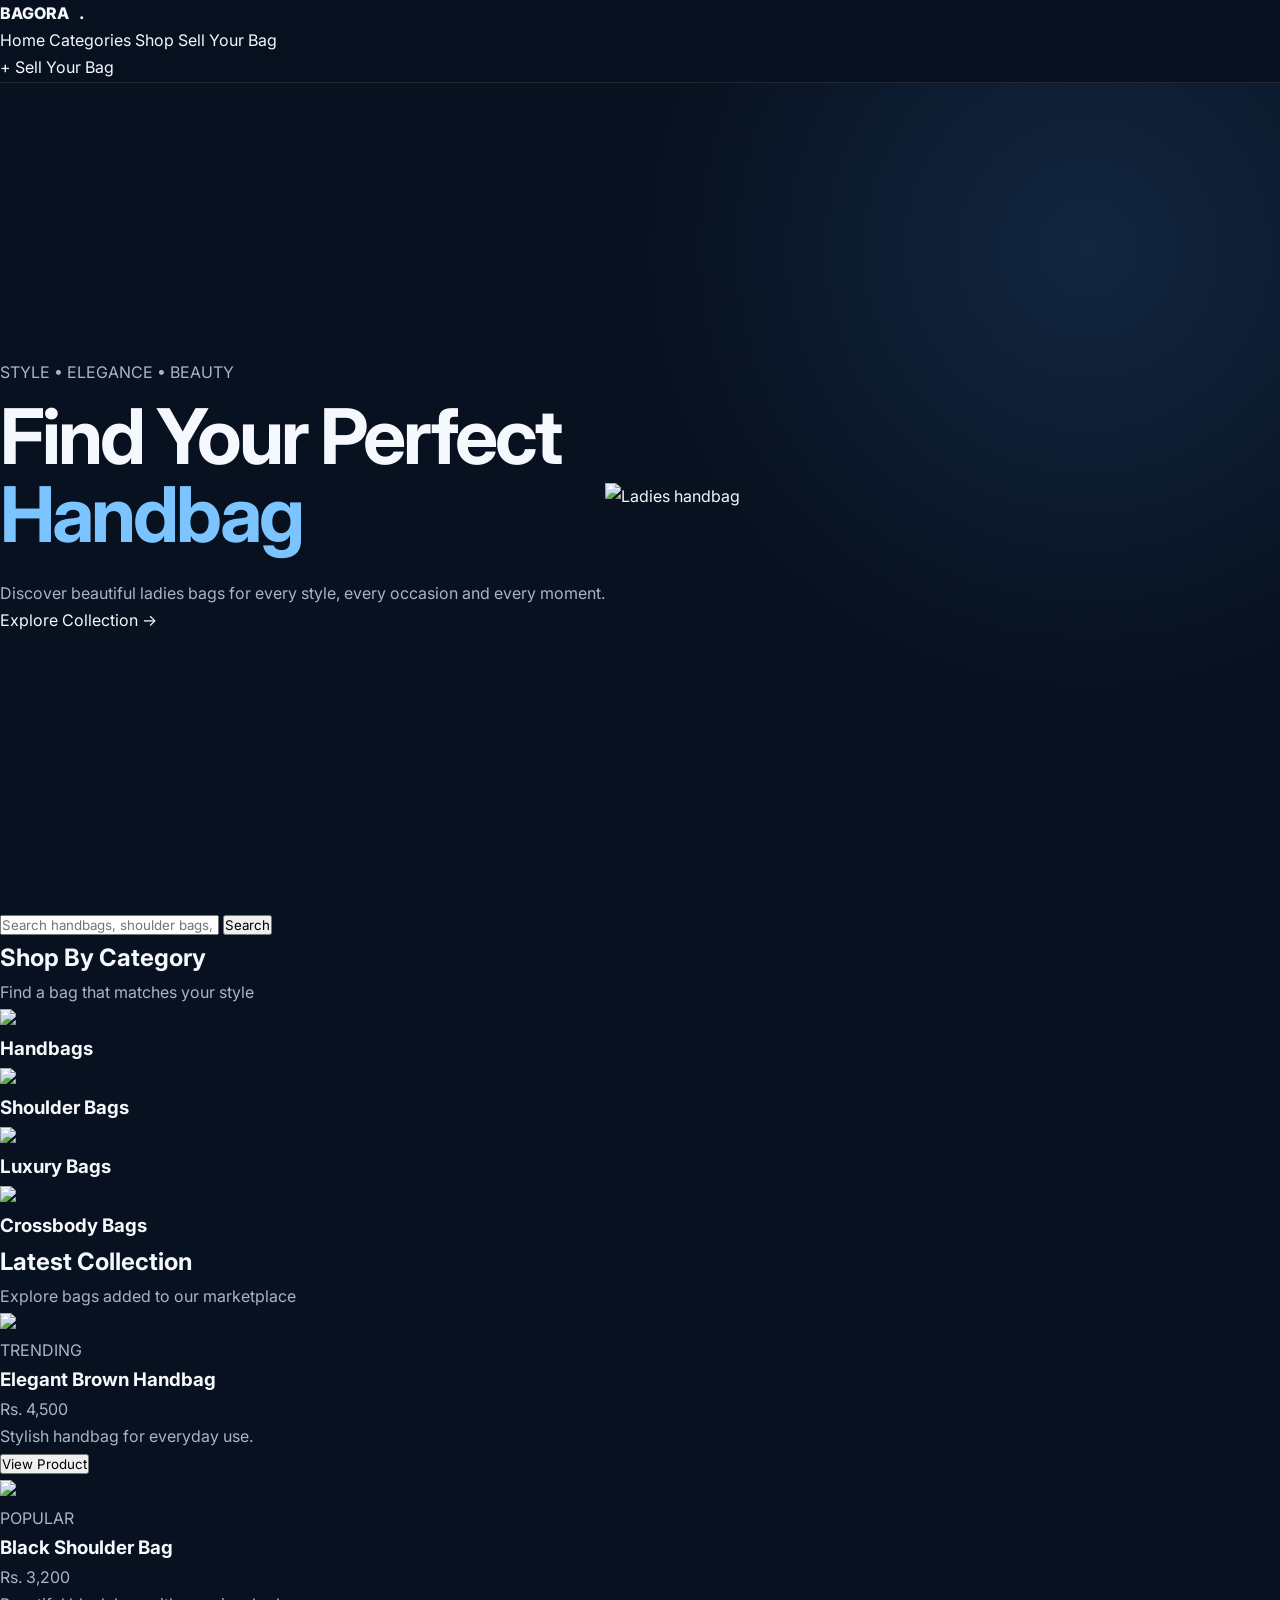
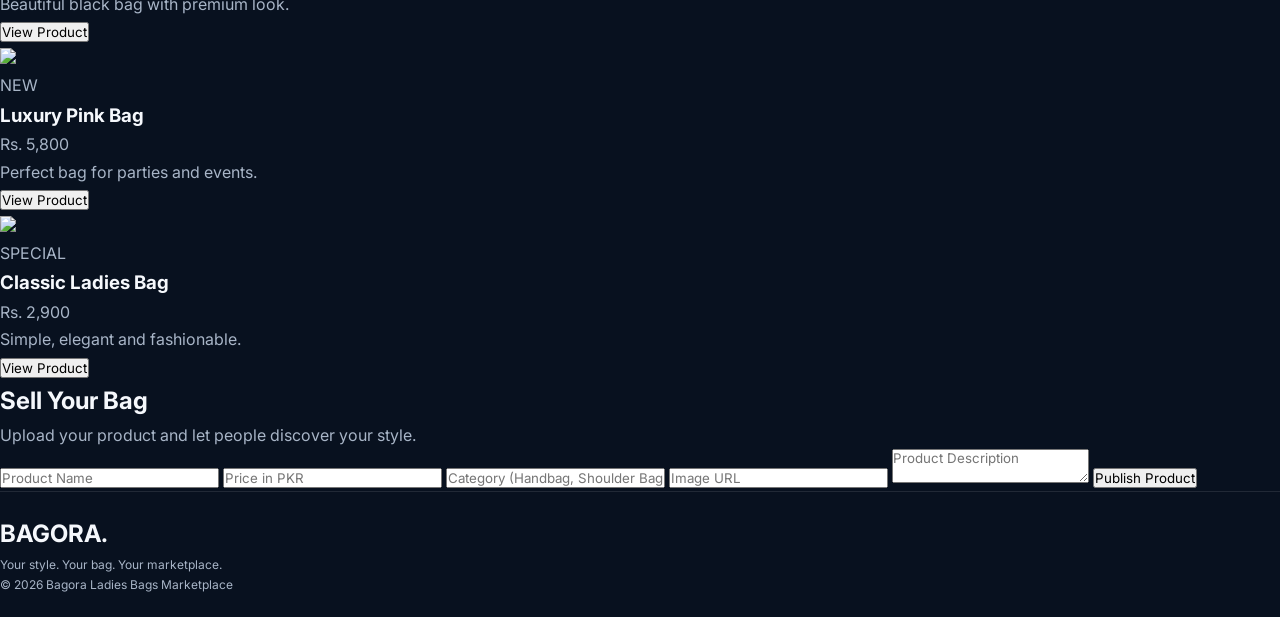
==== commit a8a11cf8: "Update index.html" ====
--- a/index.html
+++ b/index.html
@@ -1,840 +1,244 @@
+
 <!DOCTYPE html>
 <html lang="en">
 <head>
     <meta charset="UTF-8">
     <meta name="viewport" content="width=device-width, initial-scale=1.0">
-
-    <meta name="description"
-          content="Saqib Ajmal - Frontend Developer Portfolio">
-
-    <title>Saqib Ajmal | Frontend Developer</title>
+    <title>Bagora | Ladies Bags Marketplace</title>
 
     <link rel="stylesheet" href="main.css">
     <link rel="stylesheet" href="style.css">
 </head>
-
 <body>
 
-<!-- ================= HEADER ================= -->
-
+<!-- HEADER -->
 <header class="header">
-
-    <div class="container nav-container">
-
-        <a href="#home" class="logo">
-            <span class="logo-box">SA</span>
-            <span>Saqib Ajmal</span>
-        </a>
-
-        <button class="menu-btn" id="menuBtn" aria-label="Open Menu">
-            ☰
-        </button>
-
-        <nav class="nav" id="nav">
-
-            <a href="#home">Home</a>
-            <a href="#about">About</a>
-            <a href="#skills">Skills</a>
-            <a href="#experience">Experience</a>
-            <a href="#projects">Projects</a>
-            <a href="#education">Education</a>
-            <a href="#contact">Contact</a>
-
-        </nav>
-
-    </div>
-
+    <div class="logo">BAGORA<span>.</span></div>
+
+    <nav>
+        <a href="#home">Home</a>
+        <a href="#categories">Categories</a>
+        <a href="#products">Shop</a>
+        <a href="#sell">Sell Your Bag</a>
+    </nav>
+
+    <a href="#sell" class="sell-btn">+ Sell Your Bag</a>
 </header>
 
-
-<!-- ================= MAIN ================= -->
-
-<main>
-
-<!-- ================= HERO ================= -->
-
+<!-- HERO SECTION -->
 <section class="hero" id="home">
 
-    <div class="container hero-container">
-
-        <div class="hero-content">
-
-            <p class="small-title">FRONTEND DEVELOPER</p>
-
-            <h1>
-                Building clean and functional
-                <span>web experiences.</span>
-            </h1>
-
-            <p class="hero-description">
-                BS Computer Science graduate with practical experience
-                in HTML, CSS, JavaScript and WordPress. I enjoy solving
-                problems and creating responsive web interfaces.
-            </p>
-
-            <div class="hero-buttons">
-
-                <a href="#projects" class="btn btn-primary">
-                    View My Work
-                </a>
-
-                <a href="#contact" class="btn btn-outline">
-                    Contact Me
-                </a>
-
-            </div>
-
-        </div>
-
-
-        <div class="profile-card">
-
-            <div class="profile-image">
-                SA
-            </div>
-
-            <h2>Saqib Ajmal</h2>
-
-            <p>Frontend Developer</p>
-
-            <div class="profile-info">
-
-                <div>
-                    📍 Lahore, Pakistan
-                </div>
-
-                <div>
-                    🎓 BS Computer Science
-                </div>
-
-                <div>
-                    💻 Web Development
-                </div>
-
-            </div>
-
-        </div>
-
-    </div>
-
-</section>
-
-
-<!-- ================= ABOUT ================= -->
-
-<section class="section" id="about">
-
-    <div class="container">
-
-        <div class="section-heading">
-
-            <p class="small-title">ABOUT ME</p>
-
-            <h2>
-                Turning ideas into useful websites.
-            </h2>
-
-        </div>
-
-
-        <div class="about-grid">
-
-            <div class="about-text">
-
-                <p>
-                    I am Saqib Ajmal, a BS Computer Science graduate
-                    from the University of Central Punjab. I have
-                    practical experience working on frontend interfaces
-                    and website development.
-                </p>
-
-                <p>
-                    My experience includes HTML, CSS, JavaScript,
-                    WordPress and responsive UI development. I enjoy
-                    learning new technologies, solving problems and
-                    improving my development skills through practical work.
-                </p>
-
-            </div>
-
-
-            <div class="facts">
-
-                <div class="fact-box">
-                    <strong>BSCS</strong>
-                    <span>University of Central Punjab</span>
-                </div>
-
-                <div class="fact-box">
-                    <strong>Frontend</strong>
-                    <span>HTML • CSS • JavaScript</span>
-                </div>
-
-                <div class="fact-box">
-                    <strong>CMS</strong>
-                    <span>WordPress</span>
-                </div>
-
-                <div class="fact-box">
-                    <strong>Location</strong>
-                    <span>Lahore, Pakistan</span>
-                </div>
-
-            </div>
-
-        </div>
-
-    </div>
-
-</section>
-
-
-<!-- ================= SKILLS ================= -->
-
-<section class="section section-dark" id="skills">
-
-    <div class="container">
-
-        <div class="section-heading">
-
-            <p class="small-title">MY SKILLS</p>
-
-            <h2>
-                Tools and technologies
-            </h2>
-
-        </div>
-
-
-        <div class="skills-grid">
-
-            <div class="skill-card">
-
-                <div class="skill-icon">H</div>
-
-                <h3>HTML5</h3>
-
-                <p>
-                    Semantic and structured web pages.
-                </p>
-
-                <div class="progress">
-                    <span style="width:88%;"></span>
-                </div>
-
-            </div>
-
-
-            <div class="skill-card">
-
-                <div class="skill-icon">C</div>
-
-                <h3>CSS3</h3>
-
-                <p>
-                    Responsive layouts and modern styling.
-                </p>
-
-                <div class="progress">
-                    <span style="width:84%;"></span>
-                </div>
-
-            </div>
-
-
-            <div class="skill-card">
-
-                <div class="skill-icon">JS</div>
-
-                <h3>JavaScript</h3>
-
-                <p>
-                    Interactive and functional interfaces.
-                </p>
-
-                <div class="progress">
-                    <span style="width:72%;"></span>
-                </div>
-
-            </div>
-
-
-            <div class="skill-card">
-
-                <div class="skill-icon">W</div>
-
-                <h3>WordPress</h3>
-
-                <p>
-                    Website setup and content management.
-                </p>
-
-                <div class="progress">
-                    <span style="width:78%;"></span>
-                </div>
-
-            </div>
-
-
-            <div class="skill-card">
-
-                <div class="skill-icon">R</div>
-
-                <h3>Responsive UI</h3>
-
-                <p>
-                    Interfaces that adjust to different screens.
-                </p>
-
-                <div class="progress">
-                    <span style="width:85%;"></span>
-                </div>
-
-            </div>
-
-
-            <div class="skill-card">
-
-                <div class="skill-icon">D</div>
-
-                <h3>Dreamweaver</h3>
-
-                <p>
-                    Frontend development and page editing.
-                </p>
-
-                <div class="progress">
-                    <span style="width:70%;"></span>
-                </div>
-
-            </div>
-
-        </div>
-
-    </div>
-
-</section>
-
-
-<!-- ================= EXPERIENCE ================= -->
-
-<section class="section" id="experience">
-
-    <div class="container">
-
-        <div class="section-heading">
-
-            <p class="small-title">EXPERIENCE</p>
-
-            <h2>
-                Professional journey
-            </h2>
-
-        </div>
-
-
-        <div class="timeline">
-
-            <div class="timeline-item">
-
-                <div class="timeline-dot"></div>
-
-                <div class="experience-card">
-
-                    <span class="date">
-                        March 2026 – Present
-                    </span>
-
-                    <h3>
-                        Frontend Developer
-                    </h3>
-
-                    <h4>
-                        Software House • Lahore
-                    </h4>
-
-                    <ul>
-
-                        <li>
-                            Implemented frontend UI components using
-                            HTML, CSS, JavaScript and WordPress CMS.
-                        </li>
-
-                        <li>
-                            Worked with design and technical teams
-                            to convert requirements into user interfaces.
-                        </li>
-
-                        <li>
-                            Maintained technical workflow documentation
-                            and software asset records using digital tools.
-                        </li>
-
-                    </ul>
-
-                </div>
-
-            </div>
-
-        </div>
-
-    </div>
-
-</section>
-
-
-<!-- ================= PROJECTS ================= -->
-
-<section class="section section-dark" id="projects">
-
-    <div class="container">
-
-        <div class="section-heading">
-
-            <p class="small-title">PROJECTS</p>
-
-            <h2>
-                University and personal work
-            </h2>
-
-        </div>
-
-
-        <div class="projects-grid">
-
-
-            <div class="project-card">
-
-                <div class="project-top">
-
-                    <span>FYP</span>
-
-                    <span>2022 – 2026</span>
-
-                </div>
-
-                <h3>
-                    Gesture-Based Car System
-                </h3>
-
-                <p>
-                    Final year project involving technical logic,
-                    hardware-software data integration and full-cycle
-                    project development.
-                </p>
-
-                <div class="tags">
-
-                    <span>Integration</span>
-                    <span>Logic</span>
-                    <span>FYP</span>
-
-                </div>
-
-            </div>
-
-
-            <div class="project-card">
-
-                <div class="project-top">
-
-                    <span>University</span>
-
-                    <span>2026</span>
-
-                </div>
-
-                <h3>
-                    Smart Healthcare System
-                </h3>
-
-                <p>
-                    Designed UI elements, implemented functional
-                    system requirements and prepared technical
-                    software specifications.
-                </p>
-
-                <div class="tags">
-
-                    <span>UI</span>
-                    <span>System</span>
-                    <span>Specifications</span>
-
-                </div>
-
-            </div>
-
-
-            <div class="project-card">
-
-                <div class="project-top">
-
-                    <span>Frontend</span>
-
-                    <span>Web</span>
-
-                </div>
-
-                <h3>
-                    Responsive Website Projects
-                </h3>
-
-                <p>
-                    Created website interfaces as part of university
-                    group work using frontend technologies and
-                    responsive layouts.
-                </p>
-
-                <div class="tags">
-
-                    <span>HTML5</span>
-                    <span>CSS3</span>
-                    <span>JavaScript</span>
-
-                </div>
-
-            </div>
-
-
-        </div>
-
-    </div>
-
-</section>
-
-
-<!-- ================= EDUCATION ================= -->
-
-<section class="section" id="education">
-
-    <div class="container">
-
-        <div class="section-heading">
-
-            <p class="small-title">EDUCATION</p>
-
-            <h2>
-                Academic background
-            </h2>
-
-        </div>
-
-
-        <div class="education-grid">
-
-            <div class="education-card">
-
-                <span>2022 – 2026</span>
-
-                <h3>
-                    BS Computer Science
-                </h3>
-
-                <p>
-                    University of Central Punjab
-                </p>
-
-                <strong>
-                    CGPA: 3.33
-                </strong>
-
-            </div>
-
-
-            <div class="education-card">
-
-                <span>2020 – 2022</span>
-
-                <h3>
-                    ICS
-                </h3>
-
-                <p>
-                    KIPS College
-                </p>
-
-            </div>
-
-        </div>
-
-
-        <div class="certificates">
-
-            <h3>
-                Certifications
-            </h3>
-
-            <div class="certificate">
-
-                HighLevel Certification Course —
-                Build: Memberships & Products
-
-            </div>
-
-            <div class="certificate">
-
-                HP LIFE — Artificial Intelligence
-                (AI) for Beginners
-
-            </div>
-
-            <div class="certificate">
-
-                Site Supervision & Operational Safety —
-                Certificate
-
-            </div>
-
-        </div>
-
-    </div>
-
-</section>
-
-
-<!-- ================= CONTACT ================= -->
-
-<section class="section contact-section" id="contact">
-
-    <div class="container contact-grid">
-
-        <div class="contact-info">
-
-            <p class="small-title">
-                GET IN TOUCH
-            </p>
-
-            <h2>
-                Let's work and learn together.
-            </h2>
-
-            <p>
-                If you would like to discuss an internship,
-                frontend opportunity or project, feel free
-                to contact me.
-            </p>
-
-
-            <div class="contact-details">
-
-                <a href="mailto:Ajmalsaqib521@gmail.com">
-                    ✉ Ajmalsaqib521@gmail.com
-                </a>
-
-                <a href="tel:+923137925446">
-                    ☎ 0313-7925446
-                </a>
-
-                <span>
-                    📍 Johar Town, Lahore, Pakistan
-                </span>
-
-            </div>
-
-        </div>
-
-
-        <form class="contact-form" id="contactForm">
-
-            <label for="name">
-                Your Name
-            </label>
-
-            <input
-                type="text"
-                id="name"
-                placeholder="Enter your name"
-                required
-            >
-
-
-            <label for="email">
-                Your Email
-            </label>
-
-            <input
-                type="email"
-                id="email"
-                placeholder="Enter your email"
-                required
-            >
-
-
-            <label for="message">
-                Message
-            </label>
-
-            <textarea
-                id="message"
-                rows="5"
-                placeholder="Write your message..."
-                required
-            ></textarea>
-
-
-            <button
-                type="submit"
-                class="btn btn-primary"
-            >
-                Send Message
-            </button>
-
-            <p id="formMessage"></p>
+    <div class="hero-content">
+        <p class="small-heading">STYLE • ELEGANCE • BEAUTY</p>
+
+        <h1>Find Your Perfect<br>
+        <span>Handbag</span></h1>
+
+        <p class="hero-text">
+            Discover beautiful ladies bags for every style,
+            every occasion and every moment.
+        </p>
+
+        <a href="#products" class="shop-btn">Explore Collection →</a>
+    </div>
+
+    <div class="hero-image">
+        <img src="https://images.unsplash.com/photo-1584917865442-de89df76afd3?auto=format&fit=crop&w=900&q=85"
+        alt="Ladies handbag">
+    </div>
+
+</section>
+
+<!-- SEARCH -->
+<section class="search-section">
+    <input type="text" id="searchInput"
+    placeholder="Search handbags, shoulder bags, colors...">
+
+    <button onclick="searchProducts()">Search</button>
+</section>
+
+<!-- CATEGORIES -->
+<section class="categories" id="categories">
+
+    <h2>Shop By Category</h2>
+    <p class="section-subtitle">Find a bag that matches your style</p>
+
+    <div class="category-list">
+
+        <div class="category">
+            <img src="https://images.unsplash.com/photo-1584917865442-de89df76afd3?auto=format&fit=crop&w=400&q=80">
+            <h3>Handbags</h3>
+        </div>
+
+        <div class="category">
+            <img src="https://images.unsplash.com/photo-1590874103328-eac38a683ce7?auto=format&fit=crop&w=400&q=80">
+            <h3>Shoulder Bags</h3>
+        </div>
+
+        <div class="category">
+            <img src="https://images.unsplash.com/photo-1548036328-c9fa89d128fa?auto=format&fit=crop&w=400&q=80">
+            <h3>Luxury Bags</h3>
+        </div>
+
+        <div class="category">
+            <img src="https://images.unsplash.com/photo-1566150905458-1bf1fc113f0d?auto=format&fit=crop&w=400&q=80">
+            <h3>Crossbody Bags</h3>
+        </div>
+
+    </div>
+
+</section>
+
+<!-- PRODUCTS -->
+<section class="products" id="products">
+
+    <h2>Latest Collection</h2>
+    <p class="section-subtitle">Explore bags added to our marketplace</p>
+
+    <div class="product-grid" id="productGrid">
+
+        <div class="product-card" data-name="Elegant Brown Handbag">
+            <img src="https://images.unsplash.com/photo-1584917865442-de89df76afd3?auto=format&fit=crop&w=600&q=80">
+            <div class="product-info">
+                <p class="tag">TRENDING</p>
+                <h3>Elegant Brown Handbag</h3>
+                <p class="price">Rs. 4,500</p>
+                <p class="description">Stylish handbag for everyday use.</p>
+                <button class="contact-btn">View Product</button>
+            </div>
+        </div>
+
+        <div class="product-card" data-name="Black Shoulder Bag">
+            <img src="https://images.unsplash.com/photo-1590874103328-eac38a683ce7?auto=format&fit=crop&w=600&q=80">
+            <div class="product-info">
+                <p class="tag">POPULAR</p>
+                <h3>Black Shoulder Bag</h3>
+                <p class="price">Rs. 3,200</p>
+                <p class="description">Beautiful black bag with premium look.</p>
+                <button class="contact-btn">View Product</button>
+            </div>
+        </div>
+
+        <div class="product-card" data-name="Luxury Pink Bag">
+            <img src="https://images.unsplash.com/photo-1548036328-c9fa89d128fa?auto=format&fit=crop&w=600&q=80">
+            <div class="product-info">
+                <p class="tag">NEW</p>
+                <h3>Luxury Pink Bag</h3>
+                <p class="price">Rs. 5,800</p>
+                <p class="description">Perfect bag for parties and events.</p>
+                <button class="contact-btn">View Product</button>
+            </div>
+        </div>
+
+        <div class="product-card" data-name="Classic Ladies Bag">
+            <img src="https://images.unsplash.com/photo-1566150905458-1bf1fc113f0d?auto=format&fit=crop&w=600&q=80">
+            <div class="product-info">
+                <p class="tag">SPECIAL</p>
+                <h3>Classic Ladies Bag</h3>
+                <p class="price">Rs. 2,900</p>
+                <p class="description">Simple, elegant and fashionable.</p>
+                <button class="contact-btn">View Product</button>
+            </div>
+        </div>
+
+    </div>
+
+</section>
+
+<!-- SELL PRODUCT -->
+<section class="sell-section" id="sell">
+
+    <div class="sell-content">
+        <h2>Sell Your Bag</h2>
+        <p>Upload your product and let people discover your style.</p>
+
+        <form id="productForm">
+
+            <input type="text" id="bagName"
+            placeholder="Product Name" required>
+
+            <input type="number" id="bagPrice"
+            placeholder="Price in PKR" required>
+
+            <input type="text" id="bagCategory"
+            placeholder="Category (Handbag, Shoulder Bag)" required>
+
+            <input type="text" id="bagImage"
+            placeholder="Image URL" required>
+
+            <textarea id="bagDescription"
+            placeholder="Product Description" required></textarea>
+
+            <button type="submit">Publish Product</button>
 
         </form>
-
-    </div>
-
-</section>
-
-</main>
-
-
-<!-- ================= FOOTER ================= -->
-
+    </div>
+
+</section>
+
+<!-- FOOTER -->
 <footer class="footer">
-
-    <div class="container footer-content">
-
-        <p>
-            © <span id="year"></span>
-            Saqib Ajmal. All rights reserved.
-        </p>
-
-        <a href="#home">
-            Back to top ↑
-        </a>
-
-    </div>
-
+    <h2>BAGORA<span>.</span></h2>
+    <p>Your style. Your bag. Your marketplace.</p>
+    <p>© 2026 Bagora Ladies Bags Marketplace</p>
 </footer>
 
-
-<!-- ================= JAVASCRIPT ================= -->
-
 <script>
 
-const menuBtn = document.getElementById("menuBtn");
-const nav = document.getElementById("nav");
-
-menuBtn.addEventListener("click", function () {
-
-    nav.classList.toggle("active");
-
-    if (nav.classList.contains("active")) {
-
-        menuBtn.innerHTML = "✕";
-
-    } else {
-
-        menuBtn.innerHTML = "☰";
-
-    }
-
-});
-
-
-const navLinks = document.querySelectorAll(".nav a");
-
-navLinks.forEach(function(link) {
-
-    link.addEventListener("click", function() {
-
-        nav.classList.remove("active");
-
-        menuBtn.innerHTML = "☰";
+function searchProducts() {
+
+    let input = document.getElementById("searchInput").value.toLowerCase();
+
+    let products = document.querySelectorAll(".product-card");
+
+    products.forEach(function(product) {
+
+        let name = product.innerText.toLowerCase();
+
+        if(name.includes(input)) {
+            product.style.display = "block";
+        } else {
+            product.style.display = "none";
+        }
 
     });
 
-});
-
-
-document.getElementById("year").textContent =
-    new Date().getFullYear();
-
-
-const form = document.getElementById("contactForm");
-
-form.addEventListener("submit", function(event) {
-
-    event.preventDefault();
-
-    const name =
-        document.getElementById("name").value.trim();
-
-    const email =
-        document.getElementById("email").value.trim();
-
-    const message =
-        document.getElementById("message").value.trim();
-
-
-    const subject =
-        encodeURIComponent(
-            "Portfolio Contact - " + name
-        );
-
-    const body =
-        encodeURIComponent(
-            "Name: " + name +
-            "\nEmail: " + email +
-            "\n\nMessage:\n" + message
-        );
-
-
-    document.getElementById("formMessage").textContent =
-        "Opening your email application...";
-
-
-    window.location.href =
-        "mailto:Ajmalsaqib521@gmail.com" +
-        "?subject=" + subject +
-        "&body=" + body;
-
-});
-
-
-/* Scroll animation */
-
-const observer =
-    new IntersectionObserver(
-        function(entries) {
-
-            entries.forEach(function(entry) {
-
-                if (entry.isIntersecting) {
-
-                    entry.target.classList.add("show");
-
-                }
-
-            });
-
-        },
-        {
-            threshold: 0.10
-        }
-    );
-
-
-const animatedElements =
-    document.querySelectorAll(
-        ".section-heading, " +
-        ".hero-content, " +
-        ".profile-card, " +
-        ".skill-card, " +
-        ".project-card, " +
-        ".experience-card, " +
-        ".education-card, " +
-        ".certificates, " +
-        ".contact-info, " +
-        ".contact-form"
-    );
-
-
-animatedElements.forEach(function(element) {
-
-    observer.observe(element);
+}
+
+// Upload product on page
+document.getElementById("productForm").addEventListener("submit", function(e) {
+
+    e.preventDefault();
+
+    let name = document.getElementById("bagName").value;
+    let price = document.getElementById("bagPrice").value;
+    let category = document.getElementById("bagCategory").value;
+    let image = document.getElementById("bagImage").value;
+    let description = document.getElementById("bagDescription").value;
+
+    let productGrid = document.getElementById("productGrid");
+
+    let newProduct = document.createElement("div");
+    newProduct.className = "product-card";
+    newProduct.setAttribute("data-name", name);
+
+    newProduct.innerHTML = `
+        <img src="${image}" alt="${name}">
+        <div class="product-info">
+            <p class="tag">NEW PRODUCT</p>
+            <h3>${name}</h3>
+            <p class="price">Rs. ${price}</p>
+            <p class="description">${category}</p>
+            <p class="description">${description}</p>
+            <button class="contact-btn">View Product</button>
+        </div>
+    `;
+
+    productGrid.prepend(newProduct);
+
+    document.getElementById("productForm").reset();
+
+    alert("Your product has been published successfully!");
 
 });
 
--- a/main.css
+++ b/main.css
@@ -1,15286 +1,124 @@
-@charset "UTF-8";
-/*!
- * Vali Admin
- * Author: Pratik Borsadiya
- * ================================*/
-@import url(https://fonts.googleapis.com/css?family=Lato:300,400,400i,700);
-@import url(https://fonts.googleapis.com/css?family=Niconne);
-/*!
- * Bootstrap v4.1.1 (https://getbootstrap.com/)
- * Copyright 2011-2018 The Bootstrap Authors
- * Copyright 2011-2018 Twitter, Inc.
- * Licensed under MIT (https://github.com/twbs/bootstrap/blob/master/LICENSE)
- */
-:root {
-  --blue: #007bff;
-  --indigo: #6610f2;
-  --purple: #6f42c1;
-  --pink: #e83e8c;
-  --red: #dc3545;
-  --orange: #fd7e14;
-  --yellow: #ffc107;
-  --green: #28a745;
-  --teal: #20c997;
-  --cyan: #17a2b8;
-  --white: #FFF;
-  --gray: #6c757d;
-  --gray-dark: #343a40;
-  --primary: #009688;
-  --secondary: #6c757d;
-  --success: #28a745;
-  --info: #17a2b8;
-  --warning: #ffc107;
-  --danger: #dc3545;
-  --light: #f8f9fa;
-  --dark: #343a40;
-  --breakpoint-xs: 0;
-  --breakpoint-sm: 576px;
-  --breakpoint-md: 768px;
-  --breakpoint-lg: 992px;
-  --breakpoint-xl: 1200px;
-  --font-family-sans-serif: "Lato", -apple-system, BlinkMacSystemFont, "Segoe UI", Roboto, "Helvetica Neue", Arial, sans-serif;
-  --font-family-monospace: SFMono-Regular, Menlo, Monaco, Consolas, "Liberation Mono", "Courier New", monospace;
-}
+@import url('https://fonts.googleapis.com/css2?family=Inter:wght@400;500;600;700;800&display=swap');
 
-*,
-*::before,
-*::after {
-  -webkit-box-sizing: border-box;
-          box-sizing: border-box;
-}
 
-html {
-  font-family: sans-serif;
-  line-height: 1.15;
-  -webkit-text-size-adjust: 100%;
-  -ms-text-size-adjust: 100%;
-  -ms-overflow-style: scrollbar;
-  -webkit-tap-highlight-color: rgba(0, 0, 0, 0);
-}
+/* ================= BASIC RESET ================= */
 
-@-ms-viewport {
-  width: device-width;
-}
-
-article, aside, figcaption, figure, footer, header, hgroup, main, nav, section {
-  display: block;
-}
-
-body {
-  margin: 0;
-  font-family: "Lato", -apple-system, BlinkMacSystemFont, "Segoe UI", Roboto, "Helvetica Neue", Arial, sans-serif;
-  font-size: 0.875rem;
-  font-weight: 400;
-  line-height: 1.5;
-  color: #212529;
-  text-align: left;
-  background-color: #FFF;
-}
-
-[tabindex="-1"]:focus {
-  outline: 0 !important;
-}
-
-hr {
-  -webkit-box-sizing: content-box;
-          box-sizing: content-box;
-  height: 0;
-  overflow: visible;
-}
-
-h1, h2, h3, h4, h5, h6 {
-  margin-top: 0;
-  margin-bottom: 0.5rem;
-}
-
-p {
-  margin-top: 0;
-  margin-bottom: 1rem;
-}
-
-abbr[title],
-abbr[data-original-title] {
-  text-decoration: underline;
-  -webkit-text-decoration: underline dotted;
-          text-decoration: underline dotted;
-  cursor: help;
-  border-bottom: 0;
-}
-
-address {
-  margin-bottom: 1rem;
-  font-style: normal;
-  line-height: inherit;
-}
-
-ol,
-ul,
-dl {
-  margin-top: 0;
-  margin-bottom: 1rem;
-}
-
-ol ol,
-ul ul,
-ol ul,
-ul ol {
-  margin-bottom: 0;
-}
-
-dt {
-  font-weight: 700;
-}
-
-dd {
-  margin-bottom: .5rem;
-  margin-left: 0;
-}
-
-blockquote {
-  margin: 0 0 1rem;
-}
-
-dfn {
-  font-style: italic;
-}
-
-b,
-strong {
-  font-weight: bolder;
-}
-
-small {
-  font-size: 80%;
-}
-
-sub,
-sup {
-  position: relative;
-  font-size: 75%;
-  line-height: 0;
-  vertical-align: baseline;
-}
-
-sub {
-  bottom: -.25em;
-}
-
-sup {
-  top: -.5em;
-}
-
-a {
-  color: #009688;
-  text-decoration: none;
-  background-color: transparent;
-  -webkit-text-decoration-skip: objects;
-}
-
-a:hover {
-  color: #004a43;
-  text-decoration: underline;
-}
-
-a:not([href]):not([tabindex]) {
-  color: inherit;
-  text-decoration: none;
-}
-
-a:not([href]):not([tabindex]):hover, a:not([href]):not([tabindex]):focus {
-  color: inherit;
-  text-decoration: none;
-}
-
-a:not([href]):not([tabindex]):focus {
-  outline: 0;
-}
-
-pre,
-code,
-kbd,
-samp {
-  font-family: SFMono-Regular, Menlo, Monaco, Consolas, "Liberation Mono", "Courier New", monospace;
-  font-size: 1em;
-}
-
-pre {
-  margin-top: 0;
-  margin-bottom: 1rem;
-  overflow: auto;
-  -ms-overflow-style: scrollbar;
-}
-
-figure {
-  margin: 0 0 1rem;
-}
-
-img {
-  vertical-align: middle;
-  border-style: none;
-}
-
-svg:not(:root) {
-  overflow: hidden;
-}
-
-table {
-  border-collapse: collapse;
-}
-
-caption {
-  padding-top: 0.75rem;
-  padding-bottom: 0.75rem;
-  color: #6c757d;
-  text-align: left;
-  caption-side: bottom;
-}
-
-th {
-  text-align: inherit;
-}
-
-label {
-  display: inline-block;
-  margin-bottom: 0.5rem;
-}
-
-button {
-  border-radius: 0;
-}
-
-button:focus {
-  outline: 1px dotted;
-  outline: 5px auto -webkit-focus-ring-color;
-}
-
-input,
-button,
-select,
-optgroup,
-textarea {
-  margin: 0;
-  font-family: inherit;
-  font-size: inherit;
-  line-height: inherit;
-}
-
-button,
-input {
-  overflow: visible;
-}
-
-button,
-select {
-  text-transform: none;
-}
-
-button,
-html [type="button"],
-[type="reset"],
-[type="submit"] {
-  -webkit-appearance: button;
-}
-
-button::-moz-focus-inner,
-[type="button"]::-moz-focus-inner,
-[type="reset"]::-moz-focus-inner,
-[type="submit"]::-moz-focus-inner {
-  padding: 0;
-  border-style: none;
-}
-
-input[type="radio"],
-input[type="checkbox"] {
-  -webkit-box-sizing: border-box;
-          box-sizing: border-box;
-  padding: 0;
-}
-
-input[type="date"],
-input[type="time"],
-input[type="datetime-local"],
-input[type="month"] {
-  -webkit-appearance: listbox;
-}
-
-textarea {
-  overflow: auto;
-  resize: vertical;
-}
-
-fieldset {
-  min-width: 0;
-  padding: 0;
-  margin: 0;
-  border: 0;
-}
-
-legend {
-  display: block;
-  width: 100%;
-  max-width: 100%;
-  padding: 0;
-  margin-bottom: .5rem;
-  font-size: 1.5rem;
-  line-height: inherit;
-  color: inherit;
-  white-space: normal;
-}
-
-progress {
-  vertical-align: baseline;
-}
-
-[type="number"]::-webkit-inner-spin-button,
-[type="number"]::-webkit-outer-spin-button {
-  height: auto;
-}
-
-[type="search"] {
-  outline-offset: -2px;
-  -webkit-appearance: none;
-}
-
-[type="search"]::-webkit-search-cancel-button,
-[type="search"]::-webkit-search-decoration {
-  -webkit-appearance: none;
-}
-
-::-webkit-file-upload-button {
-  font: inherit;
-  -webkit-appearance: button;
-}
-
-output {
-  display: inline-block;
-}
-
-summary {
-  display: list-item;
-  cursor: pointer;
-}
-
-template {
-  display: none;
-}
-
-[hidden] {
-  display: none !important;
-}
-
-h1, h2, h3, h4, h5, h6,
-.h1, .h2, .h3, .h4, .h5, .h6 {
-  margin-bottom: 0.5rem;
-  font-family: inherit;
-  font-weight: bold;
-  line-height: 1.2;
-  color: inherit;
-}
-
-h1, .h1 {
-  font-size: 2.1875rem;
-}
-
-h2, .h2 {
-  font-size: 1.75rem;
-}
-
-h3, .h3 {
-  font-size: 1.53125rem;
-}
-
-h4, .h4 {
-  font-size: 1.3125rem;
-}
-
-h5, .h5 {
-  font-size: 1.09375rem;
-}
-
-h6, .h6 {
-  font-size: 0.875rem;
-}
-
-.lead {
-  font-size: 1.09375rem;
-  font-weight: 300;
-}
-
-.display-1 {
-  font-size: 6rem;
-  font-weight: 300;
-  line-height: 1.2;
-}
-
-.display-2 {
-  font-size: 5.5rem;
-  font-weight: 300;
-  line-height: 1.2;
-}
-
-.display-3 {
-  font-size: 4.5rem;
-  font-weight: 300;
-  line-height: 1.2;
-}
-
-.display-4 {
-  font-size: 3.5rem;
-  font-weight: 300;
-  line-height: 1.2;
-}
-
-hr {
-  margin-top: 1rem;
-  margin-bottom: 1rem;
-  border: 0;
-  border-top: 1px solid rgba(0, 0, 0, 0.1);
-}
-
-small,
-.small {
-  font-size: 80%;
-  font-weight: 400;
-}
-
-mark,
-.mark {
-  padding: 0.2em;
-  background-color: #fcf8e3;
-}
-
-.list-unstyled, .app-nav, .app-menu, .treeview-menu {
-  padding-left: 0;
-  list-style: none;
-}
-
-.list-inline {
-  padding-left: 0;
-  list-style: none;
-}
-
-.list-inline-item {
-  display: inline-block;
-}
-
-.list-inline-item:not(:last-child) {
-  margin-right: 0.5rem;
-}
-
-.initialism {
-  font-size: 90%;
-  text-transform: uppercase;
-}
-
-.blockquote {
-  margin-bottom: 1rem;
-  font-size: 1.09375rem;
-}
-
-.blockquote-footer {
-  display: block;
-  font-size: 80%;
-  color: #6c757d;
-}
-
-.blockquote-footer::before {
-  content: "\2014 \00A0";
-}
-
-.img-fluid {
-  max-width: 100%;
-  height: auto;
-}
-
-.img-thumbnail {
-  padding: 0.25rem;
-  background-color: #FFF;
-  border: 1px solid #dee2e6;
-  border-radius: 0.25rem;
-  max-width: 100%;
-  height: auto;
-}
-
-.figure {
-  display: inline-block;
-}
-
-.figure-img {
-  margin-bottom: 0.5rem;
-  line-height: 1;
-}
-
-.figure-caption {
-  font-size: 90%;
-  color: #6c757d;
-}
-
-code {
-  font-size: 87.5%;
-  color: #e83e8c;
-  word-break: break-word;
-}
-
-a > code {
-  color: inherit;
-}
-
-kbd {
-  padding: 0.2rem 0.4rem;
-  font-size: 87.5%;
-  color: #FFF;
-  background-color: #212529;
-  border-radius: 0.2rem;
-}
-
-kbd kbd {
-  padding: 0;
-  font-size: 100%;
-  font-weight: 700;
-}
-
-pre {
-  display: block;
-  font-size: 87.5%;
-  color: #212529;
-}
-
-pre code {
-  font-size: inherit;
-  color: inherit;
-  word-break: normal;
-}
-
-.pre-scrollable {
-  max-height: 340px;
-  overflow-y: scroll;
-}
-
-.container {
-  width: 100%;
-  padding-right: 15px;
-  padding-left: 15px;
-  margin-right: auto;
-  margin-left: auto;
-}
-
-@media (min-width: 576px) {
-  .container {
-    max-width: 540px;
-  }
-}
-
-@media (min-width: 768px) {
-  .container {
-    max-width: 720px;
-  }
-}
-
-@media (min-width: 992px) {
-  .container {
-    max-width: 960px;
-  }
-}
-
-@media (min-width: 1200px) {
-  .container {
-    max-width: 1140px;
-  }
-}
-
-.container-fluid {
-  width: 100%;
-  padding-right: 15px;
-  padding-left: 15px;
-  margin-right: auto;
-  margin-left: auto;
-}
-
-.row {
-  display: -webkit-box;
-  display: -ms-flexbox;
-  display: flex;
-  -ms-flex-wrap: wrap;
-      flex-wrap: wrap;
-  margin-right: -15px;
-  margin-left: -15px;
-}
-
-.no-gutters {
-  margin-right: 0;
-  margin-left: 0;
-}
-
-.no-gutters > .col,
-.no-gutters > [class*="col-"] {
-  padding-right: 0;
-  padding-left: 0;
-}
-
-.col-1, .col-2, .col-3, .col-4, .col-5, .col-6, .col-7, .col-8, .col-9, .col-10, .col-11, .col-12, .col,
-.col-auto, .col-sm-1, .col-sm-2, .col-sm-3, .col-sm-4, .col-sm-5, .col-sm-6, .col-sm-7, .col-sm-8, .col-sm-9, .col-sm-10, .col-sm-11, .col-sm-12, .col-sm,
-.col-sm-auto, .col-md-1, .col-md-2, .col-md-3, .col-md-4, .col-md-5, .col-md-6, .col-md-7, .col-md-8, .col-md-9, .col-md-10, .col-md-11, .col-md-12, .col-md,
-.col-md-auto, .col-lg-1, .col-lg-2, .col-lg-3, .col-lg-4, .col-lg-5, .col-lg-6, .col-lg-7, .col-lg-8, .col-lg-9, .col-lg-10, .col-lg-11, .col-lg-12, .col-lg,
-.col-lg-auto, .col-xl-1, .col-xl-2, .col-xl-3, .col-xl-4, .col-xl-5, .col-xl-6, .col-xl-7, .col-xl-8, .col-xl-9, .col-xl-10, .col-xl-11, .col-xl-12, .col-xl,
-.col-xl-auto {
-  position: relative;
-  width: 100%;
-  min-height: 1px;
-  padding-right: 15px;
-  padding-left: 15px;
-}
-
-.col {
-  -ms-flex-preferred-size: 0;
-      flex-basis: 0;
-  -webkit-box-flex: 1;
-      -ms-flex-positive: 1;
-          flex-grow: 1;
-  max-width: 100%;
-}
-
-.col-auto {
-  -webkit-box-flex: 0;
-      -ms-flex: 0 0 auto;
-          flex: 0 0 auto;
-  width: auto;
-  max-width: none;
-}
-
-.col-1 {
-  -webkit-box-flex: 0;
-      -ms-flex: 0 0 8.3333333333%;
-          flex: 0 0 8.3333333333%;
-  max-width: 8.3333333333%;
-}
-
-.col-2 {
-  -webkit-box-flex: 0;
-      -ms-flex: 0 0 16.6666666667%;
-          flex: 0 0 16.6666666667%;
-  max-width: 16.6666666667%;
-}
-
-.col-3 {
-  -webkit-box-flex: 0;
-      -ms-flex: 0 0 25%;
-          flex: 0 0 25%;
-  max-width: 25%;
-}
-
-.col-4 {
-  -webkit-box-flex: 0;
-      -ms-flex: 0 0 33.3333333333%;
-          flex: 0 0 33.3333333333%;
-  max-width: 33.3333333333%;
-}
-
-.col-5 {
-  -webkit-box-flex: 0;
-      -ms-flex: 0 0 41.6666666667%;
-          flex: 0 0 41.6666666667%;
-  max-width: 41.6666666667%;
-}
-
-.col-6 {
-  -webkit-box-flex: 0;
-      -ms-flex: 0 0 50%;
-          flex: 0 0 50%;
-  max-width: 50%;
-}
-
-.col-7 {
-  -webkit-box-flex: 0;
-      -ms-flex: 0 0 58.3333333333%;
-          flex: 0 0 58.3333333333%;
-  max-width: 58.3333333333%;
-}
-
-.col-8 {
-  -webkit-box-flex: 0;
-      -ms-flex: 0 0 66.6666666667%;
-          flex: 0 0 66.6666666667%;
-  max-width: 66.6666666667%;
-}
-
-.col-9 {
-  -webkit-box-flex: 0;
-      -ms-flex: 0 0 75%;
-          flex: 0 0 75%;
-  max-width: 75%;
-}
-
-.col-10 {
-  -webkit-box-flex: 0;
-      -ms-flex: 0 0 83.3333333333%;
-          flex: 0 0 83.3333333333%;
-  max-width: 83.3333333333%;
-}
-
-.col-11 {
-  -webkit-box-flex: 0;
-      -ms-flex: 0 0 91.6666666667%;
-          flex: 0 0 91.6666666667%;
-  max-width: 91.6666666667%;
-}
-
-.col-12 {
-  -webkit-box-flex: 0;
-      -ms-flex: 0 0 100%;
-          flex: 0 0 100%;
-  max-width: 100%;
-}
-
-.order-first {
-  -webkit-box-ordinal-group: 0;
-      -ms-flex-order: -1;
-          order: -1;
-}
-
-.order-last {
-  -webkit-box-ordinal-group: 14;
-      -ms-flex-order: 13;
-          order: 13;
-}
-
-.order-0 {
-  -webkit-box-ordinal-group: 1;
-      -ms-flex-order: 0;
-          order: 0;
-}
-
-.order-1 {
-  -webkit-box-ordinal-group: 2;
-      -ms-flex-order: 1;
-          order: 1;
-}
-
-.order-2 {
-  -webkit-box-ordinal-group: 3;
-      -ms-flex-order: 2;
-          order: 2;
-}
-
-.order-3 {
-  -webkit-box-ordinal-group: 4;
-      -ms-flex-order: 3;
-          order: 3;
-}
-
-.order-4 {
-  -webkit-box-ordinal-group: 5;
-      -ms-flex-order: 4;
-          order: 4;
-}
-
-.order-5 {
-  -webkit-box-ordinal-group: 6;
-      -ms-flex-order: 5;
-          order: 5;
-}
-
-.order-6 {
-  -webkit-box-ordinal-group: 7;
-      -ms-flex-order: 6;
-          order: 6;
-}
-
-.order-7 {
-  -webkit-box-ordinal-group: 8;
-      -ms-flex-order: 7;
-          order: 7;
-}
-
-.order-8 {
-  -webkit-box-ordinal-group: 9;
-      -ms-flex-order: 8;
-          order: 8;
-}
-
-.order-9 {
-  -webkit-box-ordinal-group: 10;
-      -ms-flex-order: 9;
-          order: 9;
-}
-
-.order-10 {
-  -webkit-box-ordinal-group: 11;
-      -ms-flex-order: 10;
-          order: 10;
-}
-
-.order-11 {
-  -webkit-box-ordinal-group: 12;
-      -ms-flex-order: 11;
-          order: 11;
-}
-
-.order-12 {
-  -webkit-box-ordinal-group: 13;
-      -ms-flex-order: 12;
-          order: 12;
-}
-
-.offset-1 {
-  margin-left: 8.3333333333%;
-}
-
-.offset-2 {
-  margin-left: 16.6666666667%;
-}
-
-.offset-3 {
-  margin-left: 25%;
-}
-
-.offset-4 {
-  margin-left: 33.3333333333%;
-}
-
-.offset-5 {
-  margin-left: 41.6666666667%;
-}
-
-.offset-6 {
-  margin-left: 50%;
-}
-
-.offset-7 {
-  margin-left: 58.3333333333%;
-}
-
-.offset-8 {
-  margin-left: 66.6666666667%;
-}
-
-.offset-9 {
-  margin-left: 75%;
-}
-
-.offset-10 {
-  margin-left: 83.3333333333%;
-}
-
-.offset-11 {
-  margin-left: 91.6666666667%;
-}
-
-@media (min-width: 576px) {
-  .col-sm {
-    -ms-flex-preferred-size: 0;
-        flex-basis: 0;
-    -webkit-box-flex: 1;
-        -ms-flex-positive: 1;
-            flex-grow: 1;
-    max-width: 100%;
-  }
-  .col-sm-auto {
-    -webkit-box-flex: 0;
-        -ms-flex: 0 0 auto;
-            flex: 0 0 auto;
-    width: auto;
-    max-width: none;
-  }
-  .col-sm-1 {
-    -webkit-box-flex: 0;
-        -ms-flex: 0 0 8.3333333333%;
-            flex: 0 0 8.3333333333%;
-    max-width: 8.3333333333%;
-  }
-  .col-sm-2 {
-    -webkit-box-flex: 0;
-        -ms-flex: 0 0 16.6666666667%;
-            flex: 0 0 16.6666666667%;
-    max-width: 16.6666666667%;
-  }
-  .col-sm-3 {
-    -webkit-box-flex: 0;
-        -ms-flex: 0 0 25%;
-            flex: 0 0 25%;
-    max-width: 25%;
-  }
-  .col-sm-4 {
-    -webkit-box-flex: 0;
-        -ms-flex: 0 0 33.3333333333%;
-            flex: 0 0 33.3333333333%;
-    max-width: 33.3333333333%;
-  }
-  .col-sm-5 {
-    -webkit-box-flex: 0;
-        -ms-flex: 0 0 41.6666666667%;
-            flex: 0 0 41.6666666667%;
-    max-width: 41.6666666667%;
-  }
-  .col-sm-6 {
-    -webkit-box-flex: 0;
-        -ms-flex: 0 0 50%;
-            flex: 0 0 50%;
-    max-width: 50%;
-  }
-  .col-sm-7 {
-    -webkit-box-flex: 0;
-        -ms-flex: 0 0 58.3333333333%;
-            flex: 0 0 58.3333333333%;
-    max-width: 58.3333333333%;
-  }
-  .col-sm-8 {
-    -webkit-box-flex: 0;
-        -ms-flex: 0 0 66.6666666667%;
-            flex: 0 0 66.6666666667%;
-    max-width: 66.6666666667%;
-  }
-  .col-sm-9 {
-    -webkit-box-flex: 0;
-        -ms-flex: 0 0 75%;
-            flex: 0 0 75%;
-    max-width: 75%;
-  }
-  .col-sm-10 {
-    -webkit-box-flex: 0;
-        -ms-flex: 0 0 83.3333333333%;
-            flex: 0 0 83.3333333333%;
-    max-width: 83.3333333333%;
-  }
-  .col-sm-11 {
-    -webkit-box-flex: 0;
-        -ms-flex: 0 0 91.6666666667%;
-            flex: 0 0 91.6666666667%;
-    max-width: 91.6666666667%;
-  }
-  .col-sm-12 {
-    -webkit-box-flex: 0;
-        -ms-flex: 0 0 100%;
-            flex: 0 0 100%;
-    max-width: 100%;
-  }
-  .order-sm-first {
-    -webkit-box-ordinal-group: 0;
-        -ms-flex-order: -1;
-            order: -1;
-  }
-  .order-sm-last {
-    -webkit-box-ordinal-group: 14;
-        -ms-flex-order: 13;
-            order: 13;
-  }
-  .order-sm-0 {
-    -webkit-box-ordinal-group: 1;
-        -ms-flex-order: 0;
-            order: 0;
-  }
-  .order-sm-1 {
-    -webkit-box-ordinal-group: 2;
-        -ms-flex-order: 1;
-            order: 1;
-  }
-  .order-sm-2 {
-    -webkit-box-ordinal-group: 3;
-        -ms-flex-order: 2;
-            order: 2;
-  }
-  .order-sm-3 {
-    -webkit-box-ordinal-group: 4;
-        -ms-flex-order: 3;
-            order: 3;
-  }
-  .order-sm-4 {
-    -webkit-box-ordinal-group: 5;
-        -ms-flex-order: 4;
-            order: 4;
-  }
-  .order-sm-5 {
-    -webkit-box-ordinal-group: 6;
-        -ms-flex-order: 5;
-            order: 5;
-  }
-  .order-sm-6 {
-    -webkit-box-ordinal-group: 7;
-        -ms-flex-order: 6;
-            order: 6;
-  }
-  .order-sm-7 {
-    -webkit-box-ordinal-group: 8;
-        -ms-flex-order: 7;
-            order: 7;
-  }
-  .order-sm-8 {
-    -webkit-box-ordinal-group: 9;
-        -ms-flex-order: 8;
-            order: 8;
-  }
-  .order-sm-9 {
-    -webkit-box-ordinal-group: 10;
-        -ms-flex-order: 9;
-            order: 9;
-  }
-  .order-sm-10 {
-    -webkit-box-ordinal-group: 11;
-        -ms-flex-order: 10;
-            order: 10;
-  }
-  .order-sm-11 {
-    -webkit-box-ordinal-group: 12;
-        -ms-flex-order: 11;
-            order: 11;
-  }
-  .order-sm-12 {
-    -webkit-box-ordinal-group: 13;
-        -ms-flex-order: 12;
-            order: 12;
-  }
-  .offset-sm-0 {
-    margin-left: 0;
-  }
-  .offset-sm-1 {
-    margin-left: 8.3333333333%;
-  }
-  .offset-sm-2 {
-    margin-left: 16.6666666667%;
-  }
-  .offset-sm-3 {
-    margin-left: 25%;
-  }
-  .offset-sm-4 {
-    margin-left: 33.3333333333%;
-  }
-  .offset-sm-5 {
-    margin-left: 41.6666666667%;
-  }
-  .offset-sm-6 {
-    margin-left: 50%;
-  }
-  .offset-sm-7 {
-    margin-left: 58.3333333333%;
-  }
-  .offset-sm-8 {
-    margin-left: 66.6666666667%;
-  }
-  .offset-sm-9 {
-    margin-left: 75%;
-  }
-  .offset-sm-10 {
-    margin-left: 83.3333333333%;
-  }
-  .offset-sm-11 {
-    margin-left: 91.6666666667%;
-  }
-}
-
-@media (min-width: 768px) {
-  .col-md {
-    -ms-flex-preferred-size: 0;
-        flex-basis: 0;
-    -webkit-box-flex: 1;
-        -ms-flex-positive: 1;
-            flex-grow: 1;
-    max-width: 100%;
-  }
-  .col-md-auto {
-    -webkit-box-flex: 0;
-        -ms-flex: 0 0 auto;
-            flex: 0 0 auto;
-    width: auto;
-    max-width: none;
-  }
-  .col-md-1 {
-    -webkit-box-flex: 0;
-        -ms-flex: 0 0 8.3333333333%;
-            flex: 0 0 8.3333333333%;
-    max-width: 8.3333333333%;
-  }
-  .col-md-2 {
-    -webkit-box-flex: 0;
-        -ms-flex: 0 0 16.6666666667%;
-            flex: 0 0 16.6666666667%;
-    max-width: 16.6666666667%;
-  }
-  .col-md-3 {
-    -webkit-box-flex: 0;
-        -ms-flex: 0 0 25%;
-            flex: 0 0 25%;
-    max-width: 25%;
-  }
-  .col-md-4 {
-    -webkit-box-flex: 0;
-        -ms-flex: 0 0 33.3333333333%;
-            flex: 0 0 33.3333333333%;
-    max-width: 33.3333333333%;
-  }
-  .col-md-5 {
-    -webkit-box-flex: 0;
-        -ms-flex: 0 0 41.6666666667%;
-            flex: 0 0 41.6666666667%;
-    max-width: 41.6666666667%;
-  }
-  .col-md-6 {
-    -webkit-box-flex: 0;
-        -ms-flex: 0 0 50%;
-            flex: 0 0 50%;
-    max-width: 50%;
-  }
-  .col-md-7 {
-    -webkit-box-flex: 0;
-        -ms-flex: 0 0 58.3333333333%;
-            flex: 0 0 58.3333333333%;
-    max-width: 58.3333333333%;
-  }
-  .col-md-8 {
-    -webkit-box-flex: 0;
-        -ms-flex: 0 0 66.6666666667%;
-            flex: 0 0 66.6666666667%;
-    max-width: 66.6666666667%;
-  }
-  .col-md-9 {
-    -webkit-box-flex: 0;
-        -ms-flex: 0 0 75%;
-            flex: 0 0 75%;
-    max-width: 75%;
-  }
-  .col-md-10 {
-    -webkit-box-flex: 0;
-        -ms-flex: 0 0 83.3333333333%;
-            flex: 0 0 83.3333333333%;
-    max-width: 83.3333333333%;
-  }
-  .col-md-11 {
-    -webkit-box-flex: 0;
-        -ms-flex: 0 0 91.6666666667%;
-            flex: 0 0 91.6666666667%;
-    max-width: 91.6666666667%;
-  }
-  .col-md-12 {
-    -webkit-box-flex: 0;
-        -ms-flex: 0 0 100%;
-            flex: 0 0 100%;
-    max-width: 100%;
-  }
-  .order-md-first {
-    -webkit-box-ordinal-group: 0;
-        -ms-flex-order: -1;
-            order: -1;
-  }
-  .order-md-last {
-    -webkit-box-ordinal-group: 14;
-        -ms-flex-order: 13;
-            order: 13;
-  }
-  .order-md-0 {
-    -webkit-box-ordinal-group: 1;
-        -ms-flex-order: 0;
-            order: 0;
-  }
-  .order-md-1 {
-    -webkit-box-ordinal-group: 2;
-        -ms-flex-order: 1;
-            order: 1;
-  }
-  .order-md-2 {
-    -webkit-box-ordinal-group: 3;
-        -ms-flex-order: 2;
-            order: 2;
-  }
-  .order-md-3 {
-    -webkit-box-ordinal-group: 4;
-        -ms-flex-order: 3;
-            order: 3;
-  }
-  .order-md-4 {
-    -webkit-box-ordinal-group: 5;
-        -ms-flex-order: 4;
-            order: 4;
-  }
-  .order-md-5 {
-    -webkit-box-ordinal-group: 6;
-        -ms-flex-order: 5;
-            order: 5;
-  }
-  .order-md-6 {
-    -webkit-box-ordinal-group: 7;
-        -ms-flex-order: 6;
-            order: 6;
-  }
-  .order-md-7 {
-    -webkit-box-ordinal-group: 8;
-        -ms-flex-order: 7;
-            order: 7;
-  }
-  .order-md-8 {
-    -webkit-box-ordinal-group: 9;
-        -ms-flex-order: 8;
-            order: 8;
-  }
-  .order-md-9 {
-    -webkit-box-ordinal-group: 10;
-        -ms-flex-order: 9;
-            order: 9;
-  }
-  .order-md-10 {
-    -webkit-box-ordinal-group: 11;
-        -ms-flex-order: 10;
-            order: 10;
-  }
-  .order-md-11 {
-    -webkit-box-ordinal-group: 12;
-        -ms-flex-order: 11;
-            order: 11;
-  }
-  .order-md-12 {
-    -webkit-box-ordinal-group: 13;
-        -ms-flex-order: 12;
-            order: 12;
-  }
-  .offset-md-0 {
-    margin-left: 0;
-  }
-  .offset-md-1 {
-    margin-left: 8.3333333333%;
-  }
-  .offset-md-2 {
-    margin-left: 16.6666666667%;
-  }
-  .offset-md-3 {
-    margin-left: 25%;
-  }
-  .offset-md-4 {
-    margin-left: 33.3333333333%;
-  }
-  .offset-md-5 {
-    margin-left: 41.6666666667%;
-  }
-  .offset-md-6 {
-    margin-left: 50%;
-  }
-  .offset-md-7 {
-    margin-left: 58.3333333333%;
-  }
-  .offset-md-8 {
-    margin-left: 66.6666666667%;
-  }
-  .offset-md-9 {
-    margin-left: 75%;
-  }
-  .offset-md-10 {
-    margin-left: 83.3333333333%;
-  }
-  .offset-md-11 {
-    margin-left: 91.6666666667%;
-  }
-}
-
-@media (min-width: 992px) {
-  .col-lg {
-    -ms-flex-preferred-size: 0;
-        flex-basis: 0;
-    -webkit-box-flex: 1;
-        -ms-flex-positive: 1;
-            flex-grow: 1;
-    max-width: 100%;
-  }
-  .col-lg-auto {
-    -webkit-box-flex: 0;
-        -ms-flex: 0 0 auto;
-            flex: 0 0 auto;
-    width: auto;
-    max-width: none;
-  }
-  .col-lg-1 {
-    -webkit-box-flex: 0;
-        -ms-flex: 0 0 8.3333333333%;
-            flex: 0 0 8.3333333333%;
-    max-width: 8.3333333333%;
-  }
-  .col-lg-2 {
-    -webkit-box-flex: 0;
-        -ms-flex: 0 0 16.6666666667%;
-            flex: 0 0 16.6666666667%;
-    max-width: 16.6666666667%;
-  }
-  .col-lg-3 {
-    -webkit-box-flex: 0;
-        -ms-flex: 0 0 25%;
-            flex: 0 0 25%;
-    max-width: 25%;
-  }
-  .col-lg-4 {
-    -webkit-box-flex: 0;
-        -ms-flex: 0 0 33.3333333333%;
-            flex: 0 0 33.3333333333%;
-    max-width: 33.3333333333%;
-  }
-  .col-lg-5 {
-    -webkit-box-flex: 0;
-        -ms-flex: 0 0 41.6666666667%;
-            flex: 0 0 41.6666666667%;
-    max-width: 41.6666666667%;
-  }
-  .col-lg-6 {
-    -webkit-box-flex: 0;
-        -ms-flex: 0 0 50%;
-            flex: 0 0 50%;
-    max-width: 50%;
-  }
-  .col-lg-7 {
-    -webkit-box-flex: 0;
-        -ms-flex: 0 0 58.3333333333%;
-            flex: 0 0 58.3333333333%;
-    max-width: 58.3333333333%;
-  }
-  .col-lg-8 {
-    -webkit-box-flex: 0;
-        -ms-flex: 0 0 66.6666666667%;
-            flex: 0 0 66.6666666667%;
-    max-width: 66.6666666667%;
-  }
-  .col-lg-9 {
-    -webkit-box-flex: 0;
-        -ms-flex: 0 0 75%;
-            flex: 0 0 75%;
-    max-width: 75%;
-  }
-  .col-lg-10 {
-    -webkit-box-flex: 0;
-        -ms-flex: 0 0 83.3333333333%;
-            flex: 0 0 83.3333333333%;
-    max-width: 83.3333333333%;
-  }
-  .col-lg-11 {
-    -webkit-box-flex: 0;
-        -ms-flex: 0 0 91.6666666667%;
-            flex: 0 0 91.6666666667%;
-    max-width: 91.6666666667%;
-  }
-  .col-lg-12 {
-    -webkit-box-flex: 0;
-        -ms-flex: 0 0 100%;
-            flex: 0 0 100%;
-    max-width: 100%;
-  }
-  .order-lg-first {
-    -webkit-box-ordinal-group: 0;
-        -ms-flex-order: -1;
-            order: -1;
-  }
-  .order-lg-last {
-    -webkit-box-ordinal-group: 14;
-        -ms-flex-order: 13;
-            order: 13;
-  }
-  .order-lg-0 {
-    -webkit-box-ordinal-group: 1;
-        -ms-flex-order: 0;
-            order: 0;
-  }
-  .order-lg-1 {
-    -webkit-box-ordinal-group: 2;
-        -ms-flex-order: 1;
-            order: 1;
-  }
-  .order-lg-2 {
-    -webkit-box-ordinal-group: 3;
-        -ms-flex-order: 2;
-            order: 2;
-  }
-  .order-lg-3 {
-    -webkit-box-ordinal-group: 4;
-        -ms-flex-order: 3;
-            order: 3;
-  }
-  .order-lg-4 {
-    -webkit-box-ordinal-group: 5;
-        -ms-flex-order: 4;
-            order: 4;
-  }
-  .order-lg-5 {
-    -webkit-box-ordinal-group: 6;
-        -ms-flex-order: 5;
-            order: 5;
-  }
-  .order-lg-6 {
-    -webkit-box-ordinal-group: 7;
-        -ms-flex-order: 6;
-            order: 6;
-  }
-  .order-lg-7 {
-    -webkit-box-ordinal-group: 8;
-        -ms-flex-order: 7;
-            order: 7;
-  }
-  .order-lg-8 {
-    -webkit-box-ordinal-group: 9;
-        -ms-flex-order: 8;
-            order: 8;
-  }
-  .order-lg-9 {
-    -webkit-box-ordinal-group: 10;
-        -ms-flex-order: 9;
-            order: 9;
-  }
-  .order-lg-10 {
-    -webkit-box-ordinal-group: 11;
-        -ms-flex-order: 10;
-            order: 10;
-  }
-  .order-lg-11 {
-    -webkit-box-ordinal-group: 12;
-        -ms-flex-order: 11;
-            order: 11;
-  }
-  .order-lg-12 {
-    -webkit-box-ordinal-group: 13;
-        -ms-flex-order: 12;
-            order: 12;
-  }
-  .offset-lg-0 {
-    margin-left: 0;
-  }
-  .offset-lg-1 {
-    margin-left: 8.3333333333%;
-  }
-  .offset-lg-2 {
-    margin-left: 16.6666666667%;
-  }
-  .offset-lg-3 {
-    margin-left: 25%;
-  }
-  .offset-lg-4 {
-    margin-left: 33.3333333333%;
-  }
-  .offset-lg-5 {
-    margin-left: 41.6666666667%;
-  }
-  .offset-lg-6 {
-    margin-left: 50%;
-  }
-  .offset-lg-7 {
-    margin-left: 58.3333333333%;
-  }
-  .offset-lg-8 {
-    margin-left: 66.6666666667%;
-  }
-  .offset-lg-9 {
-    margin-left: 75%;
-  }
-  .offset-lg-10 {
-    margin-left: 83.3333333333%;
-  }
-  .offset-lg-11 {
-    margin-left: 91.6666666667%;
-  }
-}
-
-@media (min-width: 1200px) {
-  .col-xl {
-    -ms-flex-preferred-size: 0;
-        flex-basis: 0;
-    -webkit-box-flex: 1;
-        -ms-flex-positive: 1;
-            flex-grow: 1;
-    max-width: 100%;
-  }
-  .col-xl-auto {
-    -webkit-box-flex: 0;
-        -ms-flex: 0 0 auto;
-            flex: 0 0 auto;
-    width: auto;
-    max-width: none;
-  }
-  .col-xl-1 {
-    -webkit-box-flex: 0;
-        -ms-flex: 0 0 8.3333333333%;
-            flex: 0 0 8.3333333333%;
-    max-width: 8.3333333333%;
-  }
-  .col-xl-2 {
-    -webkit-box-flex: 0;
-        -ms-flex: 0 0 16.6666666667%;
-            flex: 0 0 16.6666666667%;
-    max-width: 16.6666666667%;
-  }
-  .col-xl-3 {
-    -webkit-box-flex: 0;
-        -ms-flex: 0 0 25%;
-            flex: 0 0 25%;
-    max-width: 25%;
-  }
-  .col-xl-4 {
-    -webkit-box-flex: 0;
-        -ms-flex: 0 0 33.3333333333%;
-            flex: 0 0 33.3333333333%;
-    max-width: 33.3333333333%;
-  }
-  .col-xl-5 {
-    -webkit-box-flex: 0;
-        -ms-flex: 0 0 41.6666666667%;
-            flex: 0 0 41.6666666667%;
-    max-width: 41.6666666667%;
-  }
-  .col-xl-6 {
-    -webkit-box-flex: 0;
-        -ms-flex: 0 0 50%;
-            flex: 0 0 50%;
-    max-width: 50%;
-  }
-  .col-xl-7 {
-    -webkit-box-flex: 0;
-        -ms-flex: 0 0 58.3333333333%;
-            flex: 0 0 58.3333333333%;
-    max-width: 58.3333333333%;
-  }
-  .col-xl-8 {
-    -webkit-box-flex: 0;
-        -ms-flex: 0 0 66.6666666667%;
-            flex: 0 0 66.6666666667%;
-    max-width: 66.6666666667%;
-  }
-  .col-xl-9 {
-    -webkit-box-flex: 0;
-        -ms-flex: 0 0 75%;
-            flex: 0 0 75%;
-    max-width: 75%;
-  }
-  .col-xl-10 {
-    -webkit-box-flex: 0;
-        -ms-flex: 0 0 83.3333333333%;
-            flex: 0 0 83.3333333333%;
-    max-width: 83.3333333333%;
-  }
-  .col-xl-11 {
-    -webkit-box-flex: 0;
-        -ms-flex: 0 0 91.6666666667%;
-            flex: 0 0 91.6666666667%;
-    max-width: 91.6666666667%;
-  }
-  .col-xl-12 {
-    -webkit-box-flex: 0;
-        -ms-flex: 0 0 100%;
-            flex: 0 0 100%;
-    max-width: 100%;
-  }
-  .order-xl-first {
-    -webkit-box-ordinal-group: 0;
-        -ms-flex-order: -1;
-            order: -1;
-  }
-  .order-xl-last {
-    -webkit-box-ordinal-group: 14;
-        -ms-flex-order: 13;
-            order: 13;
-  }
-  .order-xl-0 {
-    -webkit-box-ordinal-group: 1;
-        -ms-flex-order: 0;
-            order: 0;
-  }
-  .order-xl-1 {
-    -webkit-box-ordinal-group: 2;
-        -ms-flex-order: 1;
-            order: 1;
-  }
-  .order-xl-2 {
-    -webkit-box-ordinal-group: 3;
-        -ms-flex-order: 2;
-            order: 2;
-  }
-  .order-xl-3 {
-    -webkit-box-ordinal-group: 4;
-        -ms-flex-order: 3;
-            order: 3;
-  }
-  .order-xl-4 {
-    -webkit-box-ordinal-group: 5;
-        -ms-flex-order: 4;
-            order: 4;
-  }
-  .order-xl-5 {
-    -webkit-box-ordinal-group: 6;
-        -ms-flex-order: 5;
-            order: 5;
-  }
-  .order-xl-6 {
-    -webkit-box-ordinal-group: 7;
-        -ms-flex-order: 6;
-            order: 6;
-  }
-  .order-xl-7 {
-    -webkit-box-ordinal-group: 8;
-        -ms-flex-order: 7;
-            order: 7;
-  }
-  .order-xl-8 {
-    -webkit-box-ordinal-group: 9;
-        -ms-flex-order: 8;
-            order: 8;
-  }
-  .order-xl-9 {
-    -webkit-box-ordinal-group: 10;
-        -ms-flex-order: 9;
-            order: 9;
-  }
-  .order-xl-10 {
-    -webkit-box-ordinal-group: 11;
-        -ms-flex-order: 10;
-            order: 10;
-  }
-  .order-xl-11 {
-    -webkit-box-ordinal-group: 12;
-        -ms-flex-order: 11;
-            order: 11;
-  }
-  .order-xl-12 {
-    -webkit-box-ordinal-group: 13;
-        -ms-flex-order: 12;
-            order: 12;
-  }
-  .offset-xl-0 {
-    margin-left: 0;
-  }
-  .offset-xl-1 {
-    margin-left: 8.3333333333%;
-  }
-  .offset-xl-2 {
-    margin-left: 16.6666666667%;
-  }
-  .offset-xl-3 {
-    margin-left: 25%;
-  }
-  .offset-xl-4 {
-    margin-left: 33.3333333333%;
-  }
-  .offset-xl-5 {
-    margin-left: 41.6666666667%;
-  }
-  .offset-xl-6 {
-    margin-left: 50%;
-  }
-  .offset-xl-7 {
-    margin-left: 58.3333333333%;
-  }
-  .offset-xl-8 {
-    margin-left: 66.6666666667%;
-  }
-  .offset-xl-9 {
-    margin-left: 75%;
-  }
-  .offset-xl-10 {
-    margin-left: 83.3333333333%;
-  }
-  .offset-xl-11 {
-    margin-left: 91.6666666667%;
-  }
-}
-
-.table {
-  width: 100%;
-  max-width: 100%;
-  margin-bottom: 1rem;
-  background-color: transparent;
-}
-
-.table th,
-.table td {
-  padding: 0.75rem;
-  vertical-align: top;
-  border-top: 1px solid #dee2e6;
-}
-
-.table thead th {
-  vertical-align: bottom;
-  border-bottom: 2px solid #dee2e6;
-}
-
-.table tbody + tbody {
-  border-top: 2px solid #dee2e6;
-}
-
-.table .table {
-  background-color: #FFF;
-}
-
-.table-sm th,
-.table-sm td {
-  padding: 0.3rem;
-}
-
-.table-bordered {
-  border: 1px solid #dee2e6;
-}
-
-.table-bordered th,
-.table-bordered td {
-  border: 1px solid #dee2e6;
-}
-
-.table-bordered thead th,
-.table-bordered thead td {
-  border-bottom-width: 2px;
-}
-
-.table-borderless th,
-.table-borderless td,
-.table-borderless thead th,
-.table-borderless tbody + tbody {
-  border: 0;
-}
-
-.table-striped tbody tr:nth-of-type(odd) {
-  background-color: rgba(0, 0, 0, 0.05);
-}
-
-.table-hover tbody tr:hover {
-  background-color: rgba(0, 0, 0, 0.075);
-}
-
-.table-primary,
-.table-primary > th,
-.table-primary > td {
-  background-color: #b8e2de;
-}
-
-.table-hover .table-primary:hover {
-  background-color: #a6dbd6;
-}
-
-.table-hover .table-primary:hover > td,
-.table-hover .table-primary:hover > th {
-  background-color: #a6dbd6;
-}
-
-.table-secondary,
-.table-secondary > th,
-.table-secondary > td {
-  background-color: #d6d8db;
-}
-
-.table-hover .table-secondary:hover {
-  background-color: #c8cbcf;
-}
-
-.table-hover .table-secondary:hover > td,
-.table-hover .table-secondary:hover > th {
-  background-color: #c8cbcf;
-}
-
-.table-success,
-.table-success > th,
-.table-success > td {
-  background-color: #c3e6cb;
-}
-
-.table-hover .table-success:hover {
-  background-color: #b1dfbb;
-}
-
-.table-hover .table-success:hover > td,
-.table-hover .table-success:hover > th {
-  background-color: #b1dfbb;
-}
-
-.table-info,
-.table-info > th,
-.table-info > td {
-  background-color: #bee5eb;
-}
-
-.table-hover .table-info:hover {
-  background-color: #abdde5;
-}
-
-.table-hover .table-info:hover > td,
-.table-hover .table-info:hover > th {
-  background-color: #abdde5;
-}
-
-.table-warning,
-.table-warning > th,
-.table-warning > td {
-  background-color: #ffeeba;
-}
-
-.table-hover .table-warning:hover {
-  background-color: #ffe8a1;
-}
-
-.table-hover .table-warning:hover > td,
-.table-hover .table-warning:hover > th {
-  background-color: #ffe8a1;
-}
-
-.table-danger,
-.table-danger > th,
-.table-danger > td {
-  background-color: #f5c6cb;
-}
-
-.table-hover .table-danger:hover {
-  background-color: #f1b0b7;
-}
-
-.table-hover .table-danger:hover > td,
-.table-hover .table-danger:hover > th {
-  background-color: #f1b0b7;
-}
-
-.table-light,
-.table-light > th,
-.table-light > td {
-  background-color: #fdfdfe;
-}
-
-.table-hover .table-light:hover {
-  background-color: #ececf6;
-}
-
-.table-hover .table-light:hover > td,
-.table-hover .table-light:hover > th {
-  background-color: #ececf6;
-}
-
-.table-dark,
-.table-dark > th,
-.table-dark > td {
-  background-color: #c6c8ca;
-}
-
-.table-hover .table-dark:hover {
-  background-color: #b9bbbe;
-}
-
-.table-hover .table-dark:hover > td,
-.table-hover .table-dark:hover > th {
-  background-color: #b9bbbe;
-}
-
-.table-active,
-.table-active > th,
-.table-active > td {
-  background-color: rgba(0, 0, 0, 0.075);
-}
-
-.table-hover .table-active:hover {
-  background-color: rgba(0, 0, 0, 0.075);
-}
-
-.table-hover .table-active:hover > td,
-.table-hover .table-active:hover > th {
-  background-color: rgba(0, 0, 0, 0.075);
-}
-
-.table .thead-dark th {
-  color: #FFF;
-  background-color: #212529;
-  border-color: #32383e;
-}
-
-.table .thead-light th {
-  color: #495057;
-  background-color: #e9ecef;
-  border-color: #dee2e6;
-}
-
-.table-dark {
-  color: #FFF;
-  background-color: #212529;
-}
-
-.table-dark th,
-.table-dark td,
-.table-dark thead th {
-  border-color: #32383e;
-}
-
-.table-dark.table-bordered {
-  border: 0;
-}
-
-.table-dark.table-striped tbody tr:nth-of-type(odd) {
-  background-color: rgba(255, 255, 255, 0.05);
-}
-
-.table-dark.table-hover tbody tr:hover {
-  background-color: rgba(255, 255, 255, 0.075);
-}
-
-@media (max-width: 575.98px) {
-  .table-responsive-sm {
-    display: block;
-    width: 100%;
-    overflow-x: auto;
-    -webkit-overflow-scrolling: touch;
-    -ms-overflow-style: -ms-autohiding-scrollbar;
-  }
-  .table-responsive-sm > .table-bordered {
-    border: 0;
-  }
-}
-
-@media (max-width: 767.98px) {
-  .table-responsive-md {
-    display: block;
-    width: 100%;
-    overflow-x: auto;
-    -webkit-overflow-scrolling: touch;
-    -ms-overflow-style: -ms-autohiding-scrollbar;
-  }
-  .table-responsive-md > .table-bordered {
-    border: 0;
-  }
-}
-
-@media (max-width: 991.98px) {
-  .table-responsive-lg {
-    display: block;
-    width: 100%;
-    overflow-x: auto;
-    -webkit-overflow-scrolling: touch;
-    -ms-overflow-style: -ms-autohiding-scrollbar;
-  }
-  .table-responsive-lg > .table-bordered {
-    border: 0;
-  }
-}
-
-@media (max-width: 1199.98px) {
-  .table-responsive-xl {
-    display: block;
-    width: 100%;
-    overflow-x: auto;
-    -webkit-overflow-scrolling: touch;
-    -ms-overflow-style: -ms-autohiding-scrollbar;
-  }
-  .table-responsive-xl > .table-bordered {
-    border: 0;
-  }
-}
-
-.table-responsive {
-  display: block;
-  width: 100%;
-  overflow-x: auto;
-  -webkit-overflow-scrolling: touch;
-  -ms-overflow-style: -ms-autohiding-scrollbar;
-}
-
-.table-responsive > .table-bordered {
-  border: 0;
-}
-
-.form-control {
-  display: block;
-  width: 100%;
-  padding: 0.375rem 0.75rem;
-  font-size: 0.875rem;
-  line-height: 1.5;
-  color: #495057;
-  background-color: #FFF;
-  background-clip: padding-box;
-  border: 2px solid #ced4da;
-  border-radius: 4px;
-  -webkit-transition: border-color 0.15s ease-in-out, -webkit-box-shadow 0.15s ease-in-out;
-  transition: border-color 0.15s ease-in-out, -webkit-box-shadow 0.15s ease-in-out;
-  -o-transition: border-color 0.15s ease-in-out, box-shadow 0.15s ease-in-out;
-  transition: border-color 0.15s ease-in-out, box-shadow 0.15s ease-in-out;
-  transition: border-color 0.15s ease-in-out, box-shadow 0.15s ease-in-out, -webkit-box-shadow 0.15s ease-in-out;
-}
-
-@media screen and (prefers-reduced-motion: reduce) {
-  .form-control {
-    -webkit-transition: none;
-    -o-transition: none;
-    transition: none;
-  }
-}
-
-.form-control::-ms-expand {
-  background-color: transparent;
-  border: 0;
-}
-
-.form-control:focus {
-  color: #495057;
-  background-color: #FFF;
-  border-color: #009688;
-  outline: 0;
-  -webkit-box-shadow: none;
-          box-shadow: none;
-}
-
-.form-control::-webkit-input-placeholder {
-  color: #6c757d;
-  opacity: 1;
-}
-
-.form-control:-ms-input-placeholder {
-  color: #6c757d;
-  opacity: 1;
-}
-
-.form-control::-ms-input-placeholder {
-  color: #6c757d;
-  opacity: 1;
-}
-
-.form-control::placeholder {
-  color: #6c757d;
-  opacity: 1;
-}
-
-.form-control:disabled, .form-control[readonly] {
-  background-color: #e9ecef;
-  opacity: 1;
-}
-
-select.form-control:not([size]):not([multiple]) {
-  height: calc(2.0625rem + 4px);
-}
-
-select.form-control:focus::-ms-value {
-  color: #495057;
-  background-color: #FFF;
-}
-
-.form-control-file,
-.form-control-range {
-  display: block;
-  width: 100%;
-}
-
-.col-form-label {
-  padding-top: calc(0.375rem + 2px);
-  padding-bottom: calc(0.375rem + 2px);
-  margin-bottom: 0;
-  font-size: inherit;
-  line-height: 1.5;
-}
-
-.col-form-label-lg {
-  padding-top: calc(0.5rem + 2px);
-  padding-bottom: calc(0.5rem + 2px);
-  font-size: 1.09375rem;
-  line-height: 1.5;
-}
-
-.col-form-label-sm {
-  padding-top: calc(0.25rem + 2px);
-  padding-bottom: calc(0.25rem + 2px);
-  font-size: 0.765625rem;
-  line-height: 1.5;
-}
-
-.form-control-plaintext {
-  display: block;
-  width: 100%;
-  padding-top: 0.375rem;
-  padding-bottom: 0.375rem;
-  margin-bottom: 0;
-  line-height: 1.5;
-  color: #212529;
-  background-color: transparent;
-  border: solid transparent;
-  border-width: 2px 0;
-}
-
-.form-control-plaintext.form-control-sm, .input-group-sm > .form-control-plaintext.form-control,
-.input-group-sm > .input-group-prepend > .form-control-plaintext.input-group-text,
-.input-group-sm > .input-group-append > .form-control-plaintext.input-group-text,
-.input-group-sm > .input-group-prepend > .form-control-plaintext.btn,
-.input-group-sm > .input-group-append > .form-control-plaintext.btn, .form-control-plaintext.form-control-lg, .input-group-lg > .form-control-plaintext.form-control,
-.input-group-lg > .input-group-prepend > .form-control-plaintext.input-group-text,
-.input-group-lg > .input-group-append > .form-control-plaintext.input-group-text,
-.input-group-lg > .input-group-prepend > .form-control-plaintext.btn,
-.input-group-lg > .input-group-append > .form-control-plaintext.btn {
-  padding-right: 0;
-  padding-left: 0;
-}
-
-.form-control-sm, .input-group-sm > .form-control,
-.input-group-sm > .input-group-prepend > .input-group-text,
-.input-group-sm > .input-group-append > .input-group-text,
-.input-group-sm > .input-group-prepend > .btn,
-.input-group-sm > .input-group-append > .btn {
-  padding: 0.25rem 0.5rem;
-  font-size: 0.765625rem;
-  line-height: 1.5;
-  border-radius: 4px;
-}
-
-select.form-control-sm:not([size]):not([multiple]), .input-group-sm > select.form-control:not([size]):not([multiple]),
-.input-group-sm > .input-group-prepend > select.input-group-text:not([size]):not([multiple]),
-.input-group-sm > .input-group-append > select.input-group-text:not([size]):not([multiple]),
-.input-group-sm > .input-group-prepend > select.btn:not([size]):not([multiple]),
-.input-group-sm > .input-group-append > select.btn:not([size]):not([multiple]) {
-  height: calc(1.6484375rem + 4px);
-}
-
-.form-control-lg, .input-group-lg > .form-control,
-.input-group-lg > .input-group-prepend > .input-group-text,
-.input-group-lg > .input-group-append > .input-group-text,
-.input-group-lg > .input-group-prepend > .btn,
-.input-group-lg > .input-group-append > .btn {
-  padding: 0.5rem 1rem;
-  font-size: 1.09375rem;
-  line-height: 1.5;
-  border-radius: 4px;
-}
-
-select.form-control-lg:not([size]):not([multiple]), .input-group-lg > select.form-control:not([size]):not([multiple]),
-.input-group-lg > .input-group-prepend > select.input-group-text:not([size]):not([multiple]),
-.input-group-lg > .input-group-append > select.input-group-text:not([size]):not([multiple]),
-.input-group-lg > .input-group-prepend > select.btn:not([size]):not([multiple]),
-.input-group-lg > .input-group-append > select.btn:not([size]):not([multiple]) {
-  height: calc(2.640625rem + 4px);
-}
-
-.form-group {
-  margin-bottom: 1rem;
-}
-
-.form-text {
-  display: block;
-  margin-top: 0.25rem;
-}
-
-.form-row {
-  display: -webkit-box;
-  display: -ms-flexbox;
-  display: flex;
-  -ms-flex-wrap: wrap;
-      flex-wrap: wrap;
-  margin-right: -5px;
-  margin-left: -5px;
-}
-
-.form-row > .col,
-.form-row > [class*="col-"] {
-  padding-right: 5px;
-  padding-left: 5px;
-}
-
-.form-check {
-  position: relative;
-  display: block;
-  padding-left: 1.25rem;
-}
-
-.form-check-input {
-  position: absolute;
-  margin-top: 0.3rem;
-  margin-left: -1.25rem;
-}
-
-.form-check-input:disabled ~ .form-check-label {
-  color: #6c757d;
-}
-
-.form-check-label {
-  margin-bottom: 0;
-}
-
-.form-check-inline {
-  display: -webkit-inline-box;
-  display: -ms-inline-flexbox;
-  display: inline-flex;
-  -webkit-box-align: center;
-      -ms-flex-align: center;
-          align-items: center;
-  padding-left: 0;
-  margin-right: 0.75rem;
-}
-
-.form-check-inline .form-check-input {
-  position: static;
-  margin-top: 0;
-  margin-right: 0.3125rem;
-  margin-left: 0;
-}
-
-.valid-feedback {
-  display: none;
-  width: 100%;
-  margin-top: 0.25rem;
-  font-size: 80%;
-  color: #28a745;
-}
-
-.valid-tooltip {
-  position: absolute;
-  top: 100%;
-  z-index: 5;
-  display: none;
-  max-width: 100%;
-  padding: .5rem;
-  margin-top: .1rem;
-  font-size: .875rem;
-  line-height: 1;
-  color: #FFF;
-  background-color: rgba(40, 167, 69, 0.8);
-  border-radius: .2rem;
-}
-
-.was-validated .form-control:valid, .form-control.is-valid, .was-validated
-.custom-select:valid,
-.custom-select.is-valid {
-  border-color: #28a745;
-}
-
-.was-validated .form-control:valid:focus, .form-control.is-valid:focus, .was-validated
-.custom-select:valid:focus,
-.custom-select.is-valid:focus {
-  border-color: #28a745;
-  -webkit-box-shadow: 0 0 0 0 rgba(40, 167, 69, 0.25);
-          box-shadow: 0 0 0 0 rgba(40, 167, 69, 0.25);
-}
-
-.was-validated .form-control:valid ~ .valid-feedback,
-.was-validated .form-control:valid ~ .valid-tooltip, .form-control.is-valid ~ .valid-feedback,
-.form-control.is-valid ~ .valid-tooltip, .was-validated
-.custom-select:valid ~ .valid-feedback,
-.was-validated
-.custom-select:valid ~ .valid-tooltip,
-.custom-select.is-valid ~ .valid-feedback,
-.custom-select.is-valid ~ .valid-tooltip {
-  display: block;
-}
-
-.was-validated .form-control-file:valid ~ .valid-feedback,
-.was-validated .form-control-file:valid ~ .valid-tooltip, .form-control-file.is-valid ~ .valid-feedback,
-.form-control-file.is-valid ~ .valid-tooltip {
-  display: block;
-}
-
-.was-validated .form-check-input:valid ~ .form-check-label, .form-check-input.is-valid ~ .form-check-label {
-  color: #28a745;
-}
-
-.was-validated .form-check-input:valid ~ .valid-feedback,
-.was-validated .form-check-input:valid ~ .valid-tooltip, .form-check-input.is-valid ~ .valid-feedback,
-.form-check-input.is-valid ~ .valid-tooltip {
-  display: block;
-}
-
-.was-validated .custom-control-input:valid ~ .custom-control-label, .custom-control-input.is-valid ~ .custom-control-label {
-  color: #28a745;
-}
-
-.was-validated .custom-control-input:valid ~ .custom-control-label::before, .custom-control-input.is-valid ~ .custom-control-label::before {
-  background-color: #71dd8a;
-}
-
-.was-validated .custom-control-input:valid ~ .valid-feedback,
-.was-validated .custom-control-input:valid ~ .valid-tooltip, .custom-control-input.is-valid ~ .valid-feedback,
-.custom-control-input.is-valid ~ .valid-tooltip {
-  display: block;
-}
-
-.was-validated .custom-control-input:valid:checked ~ .custom-control-label::before, .custom-control-input.is-valid:checked ~ .custom-control-label::before {
-  background-color: #34ce57;
-}
-
-.was-validated .custom-control-input:valid:focus ~ .custom-control-label::before, .custom-control-input.is-valid:focus ~ .custom-control-label::before {
-  -webkit-box-shadow: 0 0 0 1px #FFF, 0 0 0 0 rgba(40, 167, 69, 0.25);
-          box-shadow: 0 0 0 1px #FFF, 0 0 0 0 rgba(40, 167, 69, 0.25);
-}
-
-.was-validated .custom-file-input:valid ~ .custom-file-label, .custom-file-input.is-valid ~ .custom-file-label {
-  border-color: #28a745;
-}
-
-.was-validated .custom-file-input:valid ~ .custom-file-label::before, .custom-file-input.is-valid ~ .custom-file-label::before {
-  border-color: inherit;
-}
-
-.was-validated .custom-file-input:valid ~ .valid-feedback,
-.was-validated .custom-file-input:valid ~ .valid-tooltip, .custom-file-input.is-valid ~ .valid-feedback,
-.custom-file-input.is-valid ~ .valid-tooltip {
-  display: block;
-}
-
-.was-validated .custom-file-input:valid:focus ~ .custom-file-label, .custom-file-input.is-valid:focus ~ .custom-file-label {
-  -webkit-box-shadow: 0 0 0 0 rgba(40, 167, 69, 0.25);
-          box-shadow: 0 0 0 0 rgba(40, 167, 69, 0.25);
-}
-
-.invalid-feedback {
-  display: none;
-  width: 100%;
-  margin-top: 0.25rem;
-  font-size: 80%;
-  color: #dc3545;
-}
-
-.invalid-tooltip {
-  position: absolute;
-  top: 100%;
-  z-index: 5;
-  display: none;
-  max-width: 100%;
-  padding: .5rem;
-  margin-top: .1rem;
-  font-size: .875rem;
-  line-height: 1;
-  color: #FFF;
-  background-color: rgba(220, 53, 69, 0.8);
-  border-radius: .2rem;
-}
-
-.was-validated .form-control:invalid, .form-control.is-invalid, .was-validated
-.custom-select:invalid,
-.custom-select.is-invalid {
-  border-color: #dc3545;
-}
-
-.was-validated .form-control:invalid:focus, .form-control.is-invalid:focus, .was-validated
-.custom-select:invalid:focus,
-.custom-select.is-invalid:focus {
-  border-color: #dc3545;
-  -webkit-box-shadow: 0 0 0 0 rgba(220, 53, 69, 0.25);
-          box-shadow: 0 0 0 0 rgba(220, 53, 69, 0.25);
-}
-
-.was-validated .form-control:invalid ~ .invalid-feedback,
-.was-validated .form-control:invalid ~ .invalid-tooltip, .form-control.is-invalid ~ .invalid-feedback,
-.form-control.is-invalid ~ .invalid-tooltip, .was-validated
-.custom-select:invalid ~ .invalid-feedback,
-.was-validated
-.custom-select:invalid ~ .invalid-tooltip,
-.custom-select.is-invalid ~ .invalid-feedback,
-.custom-select.is-invalid ~ .invalid-tooltip {
-  display: block;
-}
-
-.was-validated .form-control-file:invalid ~ .invalid-feedback,
-.was-validated .form-control-file:invalid ~ .invalid-tooltip, .form-control-file.is-invalid ~ .invalid-feedback,
-.form-control-file.is-invalid ~ .invalid-tooltip {
-  display: block;
-}
-
-.was-validated .form-check-input:invalid ~ .form-check-label, .form-check-input.is-invalid ~ .form-check-label {
-  color: #dc3545;
-}
-
-.was-validated .form-check-input:invalid ~ .invalid-feedback,
-.was-validated .form-check-input:invalid ~ .invalid-tooltip, .form-check-input.is-invalid ~ .invalid-feedback,
-.form-check-input.is-invalid ~ .invalid-tooltip {
-  display: block;
-}
-
-.was-validated .custom-control-input:invalid ~ .custom-control-label, .custom-control-input.is-invalid ~ .custom-control-label {
-  color: #dc3545;
-}
-
-.was-validated .custom-control-input:invalid ~ .custom-control-label::before, .custom-control-input.is-invalid ~ .custom-control-label::before {
-  background-color: #efa2a9;
-}
-
-.was-validated .custom-control-input:invalid ~ .invalid-feedback,
-.was-validated .custom-control-input:invalid ~ .invalid-tooltip, .custom-control-input.is-invalid ~ .invalid-feedback,
-.custom-control-input.is-invalid ~ .invalid-tooltip {
-  display: block;
-}
-
-.was-validated .custom-control-input:invalid:checked ~ .custom-control-label::before, .custom-control-input.is-invalid:checked ~ .custom-control-label::before {
-  background-color: #e4606d;
-}
-
-.was-validated .custom-control-input:invalid:focus ~ .custom-control-label::before, .custom-control-input.is-invalid:focus ~ .custom-control-label::before {
-  -webkit-box-shadow: 0 0 0 1px #FFF, 0 0 0 0 rgba(220, 53, 69, 0.25);
-          box-shadow: 0 0 0 1px #FFF, 0 0 0 0 rgba(220, 53, 69, 0.25);
-}
-
-.was-validated .custom-file-input:invalid ~ .custom-file-label, .custom-file-input.is-invalid ~ .custom-file-label {
-  border-color: #dc3545;
-}
-
-.was-validated .custom-file-input:invalid ~ .custom-file-label::before, .custom-file-input.is-invalid ~ .custom-file-label::before {
-  border-color: inherit;
-}
-
-.was-validated .custom-file-input:invalid ~ .invalid-feedback,
-.was-validated .custom-file-input:invalid ~ .invalid-tooltip, .custom-file-input.is-invalid ~ .invalid-feedback,
-.custom-file-input.is-invalid ~ .invalid-tooltip {
-  display: block;
-}
-
-.was-validated .custom-file-input:invalid:focus ~ .custom-file-label, .custom-file-input.is-invalid:focus ~ .custom-file-label {
-  -webkit-box-shadow: 0 0 0 0 rgba(220, 53, 69, 0.25);
-          box-shadow: 0 0 0 0 rgba(220, 53, 69, 0.25);
-}
-
-.form-inline {
-  display: -webkit-box;
-  display: -ms-flexbox;
-  display: flex;
-  -webkit-box-orient: horizontal;
-  -webkit-box-direction: normal;
-      -ms-flex-flow: row wrap;
-          flex-flow: row wrap;
-  -webkit-box-align: center;
-      -ms-flex-align: center;
-          align-items: center;
-}
-
-.form-inline .form-check {
-  width: 100%;
-}
-
-@media (min-width: 576px) {
-  .form-inline label {
-    display: -webkit-box;
-    display: -ms-flexbox;
-    display: flex;
-    -webkit-box-align: center;
-        -ms-flex-align: center;
-            align-items: center;
-    -webkit-box-pack: center;
-        -ms-flex-pack: center;
-            justify-content: center;
-    margin-bottom: 0;
-  }
-  .form-inline .form-group {
-    display: -webkit-box;
-    display: -ms-flexbox;
-    display: flex;
-    -webkit-box-flex: 0;
-        -ms-flex: 0 0 auto;
-            flex: 0 0 auto;
-    -webkit-box-orient: horizontal;
-    -webkit-box-direction: normal;
-        -ms-flex-flow: row wrap;
-            flex-flow: row wrap;
-    -webkit-box-align: center;
-        -ms-flex-align: center;
-            align-items: center;
-    margin-bottom: 0;
-  }
-  .form-inline .form-control {
-    display: inline-block;
-    width: auto;
-    vertical-align: middle;
-  }
-  .form-inline .form-control-plaintext {
-    display: inline-block;
-  }
-  .form-inline .input-group,
-  .form-inline .custom-select {
-    width: auto;
-  }
-  .form-inline .form-check {
-    display: -webkit-box;
-    display: -ms-flexbox;
-    display: flex;
-    -webkit-box-align: center;
-        -ms-flex-align: center;
-            align-items: center;
-    -webkit-box-pack: center;
-        -ms-flex-pack: center;
-            justify-content: center;
-    width: auto;
-    padding-left: 0;
-  }
-  .form-inline .form-check-input {
-    position: relative;
-    margin-top: 0;
-    margin-right: 0.25rem;
-    margin-left: 0;
-  }
-  .form-inline .custom-control {
-    -webkit-box-align: center;
-        -ms-flex-align: center;
-            align-items: center;
-    -webkit-box-pack: center;
-        -ms-flex-pack: center;
-            justify-content: center;
-  }
-  .form-inline .custom-control-label {
-    margin-bottom: 0;
-  }
-}
-
-.btn {
-  display: inline-block;
-  font-weight: 700;
-  text-align: center;
-  white-space: nowrap;
-  background:white;
-  vertical-align: middle;
-  -webkit-user-select: none;
-     -moz-user-select: none;
-      -ms-user-select: none;
-          user-select: none;
-  border: 2px solid transparent;
-  padding: 0.375rem 0.75rem;
-  font-size: 0.875rem;
-  line-height: 1.5;
-  border-radius: 3px;
-  -webkit-transition: background-color 0.3s ease-in-out, border-color 0.3s ease-in-out, -webkit-box-shadow 0.3s cubic-bezier(0.35, 0, 0.25, 1), -webkit-transform 0.2s cubic-bezier(0.35, 0, 0.25, 1);
-  transition: background-color 0.3s ease-in-out, border-color 0.3s ease-in-out, -webkit-box-shadow 0.3s cubic-bezier(0.35, 0, 0.25, 1), -webkit-transform 0.2s cubic-bezier(0.35, 0, 0.25, 1);
-  -o-transition: box-shadow 0.3s cubic-bezier(0.35, 0, 0.25, 1), transform 0.2s cubic-bezier(0.35, 0, 0.25, 1), background-color 0.3s ease-in-out, border-color 0.3s ease-in-out;
-  transition: box-shadow 0.3s cubic-bezier(0.35, 0, 0.25, 1), transform 0.2s cubic-bezier(0.35, 0, 0.25, 1), background-color 0.3s ease-in-out, border-color 0.3s ease-in-out;
-  transition: box-shadow 0.3s cubic-bezier(0.35, 0, 0.25, 1), transform 0.2s cubic-bezier(0.35, 0, 0.25, 1), background-color 0.3s ease-in-out, border-color 0.3s ease-in-out, -webkit-box-shadow 0.3s cubic-bezier(0.35, 0, 0.25, 1), -webkit-transform 0.2s cubic-bezier(0.35, 0, 0.25, 1);
-}
-
-@media screen and (prefers-reduced-motion: reduce) {
-  .btn {
-    -webkit-transition: none;
-    -o-transition: none;
-    transition: none;
-  }
-}
-
-.btn:hover, .btn:focus {
-  text-decoration: none;
-}
-
-.btn:focus, .btn.focus {
-  outline: 0;
-  -webkit-box-shadow: none;
-          box-shadow: none;
-}
-
-.btn.disabled, .btn:disabled {
-  opacity: 0.65;
-}
-
-.btn:not(:disabled):not(.disabled) {
-  cursor: pointer;
-}
-
-.btn:not(:disabled):not(.disabled):active, .btn:not(:disabled):not(.disabled).active {
-  background-image: none;
-}
-
-a.btn.disabled,
-fieldset:disabled a.btn {
-  pointer-events: none;
-}
-
-.btn_add{ background-color: #7F525D; border-color: #7F525D;}
-
-.btn-primary {
-  color: #FFF;
-  background-color: #009688;
-  border-color: #009688;
-}
-
-.btn-login:{ background-color: #7F525D;}
-
-.btn-primary:hover {
-  color: #FFF;
-    background-color: #7F525D;
-  border-color:  #7F525D;
-}
-
-.btn-primary:focus, .btn-primary.focus {
-  -webkit-box-shadow: 0 0 0 0 rgba(0, 150, 136, 0.5);
-          box-shadow: 0 0 0 0 rgba(0, 150, 136, 0.5);
-}
-
-.btn-primary.disabled, .btn-primary:disabled {
-  color: #FFF;
-  background-color: #009688;
-  border-color: #009688;
-}
-
-.btn-primary:not(:disabled):not(.disabled):active, .btn-primary:not(:disabled):not(.disabled).active,
-.show > .btn-primary.dropdown-toggle {
-  color: #FFF;
-  background-color: #00635a;
-  border-color: #00564e;
-}
-
-.btn-primary:not(:disabled):not(.disabled):active:focus, .btn-primary:not(:disabled):not(.disabled).active:focus,
-.show > .btn-primary.dropdown-toggle:focus {
-  -webkit-box-shadow: 0 0 0 0 rgba(0, 150, 136, 0.5);
-          box-shadow: 0 0 0 0 rgba(0, 150, 136, 0.5);
-}
-
-.btn-secondary {
-  color: #FFF;
-  background-color: #6c757d;
-  border-color: #6c757d;
-}
-
-.btn-secondary:hover {
-  color: #FFF;
-  background-color: #5a6268;
-  border-color: #545b62;
-}
-
-.btn-secondary:focus, .btn-secondary.focus {
-  -webkit-box-shadow: 0 0 0 0 rgba(108, 117, 125, 0.5);
-          box-shadow: 0 0 0 0 rgba(108, 117, 125, 0.5);
-}
-
-.btn-secondary.disabled, .btn-secondary:disabled {
-  color: #FFF;
-  background-color: #6c757d;
-  border-color: #6c757d;
-}
-
-.btn-secondary:not(:disabled):not(.disabled):active, .btn-secondary:not(:disabled):not(.disabled).active,
-.show > .btn-secondary.dropdown-toggle {
-  color: #FFF;
-  background-color: #545b62;
-  border-color: #4e555b;
-}
-
-.btn-secondary:not(:disabled):not(.disabled):active:focus, .btn-secondary:not(:disabled):not(.disabled).active:focus,
-.show > .btn-secondary.dropdown-toggle:focus {
-  -webkit-box-shadow: 0 0 0 0 rgba(108, 117, 125, 0.5);
-          box-shadow: 0 0 0 0 rgba(108, 117, 125, 0.5);
-}
-
-.btn-success {
-  color: #FFF;
-  background-color: #28a745;
-  border-color: #28a745;
-}
-
-.btn-success:hover {
-  color: #FFF;
-  background-color: #218838;
-  border-color: #1e7e34;
-}
-
-.btn-success:focus, .btn-success.focus {
-  -webkit-box-shadow: 0 0 0 0 rgba(40, 167, 69, 0.5);
-          box-shadow: 0 0 0 0 rgba(40, 167, 69, 0.5);
-}
-
-.btn-success.disabled, .btn-success:disabled {
-  color: #FFF;
-  background-color: #28a745;
-  border-color: #28a745;
-}
-
-.btn-success:not(:disabled):not(.disabled):active, .btn-success:not(:disabled):not(.disabled).active,
-.show > .btn-success.dropdown-toggle {
-  color: #FFF;
-  background-color: #1e7e34;
-  border-color: #1c7430;
-}
-
-.btn-success:not(:disabled):not(.disabled):active:focus, .btn-success:not(:disabled):not(.disabled).active:focus,
-.show > .btn-success.dropdown-toggle:focus {
-  -webkit-box-shadow: 0 0 0 0 rgba(40, 167, 69, 0.5);
-          box-shadow: 0 0 0 0 rgba(40, 167, 69, 0.5);
-}
-
-.btn-info {
-  color: #FFF;
-  background-color: #17a2b8;
-  border-color: #17a2b8;
-}
-
-.btn-info:hover {
-  color: #FFF;
-  background-color: #138496;
-  border-color: #117a8b;
-}
-
-.btn-info:focus, .btn-info.focus {
-  -webkit-box-shadow: 0 0 0 0 rgba(23, 162, 184, 0.5);
-          box-shadow: 0 0 0 0 rgba(23, 162, 184, 0.5);
-}
-
-.btn-info.disabled, .btn-info:disabled {
-  color: #FFF;
-  background-color: #17a2b8;
-  border-color: #17a2b8;
-}
-
-.btn-info:not(:disabled):not(.disabled):active, .btn-info:not(:disabled):not(.disabled).active,
-.show > .btn-info.dropdown-toggle {
-  color: #FFF;
-  background-color: #117a8b;
-  border-color: #10707f;
-}
-
-.btn-info:not(:disabled):not(.disabled):active:focus, .btn-info:not(:disabled):not(.disabled).active:focus,
-.show > .btn-info.dropdown-toggle:focus {
-  -webkit-box-shadow: 0 0 0 0 rgba(23, 162, 184, 0.5);
-          box-shadow: 0 0 0 0 rgba(23, 162, 184, 0.5);
-}
-
-.btn-warning {
-  color: #212529;
-  background-color: #ffc107;
-  border-color: #ffc107;
-}
-
-.btn-warning:hover {
-  color: #212529;
-  background-color: #e0a800;
-  border-color: #d39e00;
-}
-
-.btn-warning:focus, .btn-warning.focus {
-  -webkit-box-shadow: 0 0 0 0 rgba(255, 193, 7, 0.5);
-          box-shadow: 0 0 0 0 rgba(255, 193, 7, 0.5);
-}
-
-.btn-warning.disabled, .btn-warning:disabled {
-  color: #212529;
-  background-color: #ffc107;
-  border-color: #ffc107;
-}
-
-.btn-warning:not(:disabled):not(.disabled):active, .btn-warning:not(:disabled):not(.disabled).active,
-.show > .btn-warning.dropdown-toggle {
-  color: #212529;
-  background-color: #d39e00;
-  border-color: #c69500;
-}
-
-.btn-warning:not(:disabled):not(.disabled):active:focus, .btn-warning:not(:disabled):not(.disabled).active:focus,
-.show > .btn-warning.dropdown-toggle:focus {
-  -webkit-box-shadow: 0 0 0 0 rgba(255, 193, 7, 0.5);
-          box-shadow: 0 0 0 0 rgba(255, 193, 7, 0.5);
-}
-
-.btn-danger {
-  color: #FFF;
-  background-color: #dc3545;
-  border-color: #dc3545;
-}
-
-.btn-danger:hover {
-  color: #FFF;
-  background-color: #c82333;
-  border-color: #bd2130;
-}
-
-.btn-danger:focus, .btn-danger.focus {
-  -webkit-box-shadow: 0 0 0 0 rgba(220, 53, 69, 0.5);
-          box-shadow: 0 0 0 0 rgba(220, 53, 69, 0.5);
-}
-
-.btn-danger.disabled, .btn-danger:disabled {
-  color: #FFF;
-  background-color: #dc3545;
-  border-color: #dc3545;
-}
-
-.btn-danger:not(:disabled):not(.disabled):active, .btn-danger:not(:disabled):not(.disabled).active,
-.show > .btn-danger.dropdown-toggle {
-  color: #FFF;
-  background-color: #bd2130;
-  border-color: #b21f2d;
-}
-
-.btn-danger:not(:disabled):not(.disabled):active:focus, .btn-danger:not(:disabled):not(.disabled).active:focus,
-.show > .btn-danger.dropdown-toggle:focus {
-  -webkit-box-shadow: 0 0 0 0 rgba(220, 53, 69, 0.5);
-          box-shadow: 0 0 0 0 rgba(220, 53, 69, 0.5);
-}
-
-.btn-light {
-  color: #212529;
-  background-color: #f8f9fa;
-  border-color: #f8f9fa;
-}
-
-.btn-light:hover {
-  color: #212529;
-  background-color: #e2e6ea;
-  border-color: #dae0e5;
-}
-
-.btn-light:focus, .btn-light.focus {
-  -webkit-box-shadow: 0 0 0 0 rgba(248, 249, 250, 0.5);
-          box-shadow: 0 0 0 0 rgba(248, 249, 250, 0.5);
-}
-
-.btn-light.disabled, .btn-light:disabled {
-  color: #212529;
-  background-color: #f8f9fa;
-  border-color: #f8f9fa;
-}
-
-.btn-light:not(:disabled):not(.disabled):active, .btn-light:not(:disabled):not(.disabled).active,
-.show > .btn-light.dropdown-toggle {
-  color: #212529;
-  background-color: #dae0e5;
-  border-color: #d3d9df;
-}
-
-.btn-light:not(:disabled):not(.disabled):active:focus, .btn-light:not(:disabled):not(.disabled).active:focus,
-.show > .btn-light.dropdown-toggle:focus {
-  -webkit-box-shadow: 0 0 0 0 rgba(248, 249, 250, 0.5);
-          box-shadow: 0 0 0 0 rgba(248, 249, 250, 0.5);
-}
-
-.btn-dark {
-  color: #FFF;
-  background-color: #343a40;
-  border-color: #343a40;
-}
-
-.btn-dark:hover {
-  color: #FFF;
-  background-color: #23272b;
-  border-color: #1d2124;
-}
-
-.btn-dark:focus, .btn-dark.focus {
-  -webkit-box-shadow: 0 0 0 0 rgba(52, 58, 64, 0.5);
-          box-shadow: 0 0 0 0 rgba(52, 58, 64, 0.5);
-}
-
-.btn-dark.disabled, .btn-dark:disabled {
-  color: #FFF;
-  background-color: #343a40;
-  border-color: #343a40;
-}
-
-.btn-dark:not(:disabled):not(.disabled):active, .btn-dark:not(:disabled):not(.disabled).active,
-.show > .btn-dark.dropdown-toggle {
-  color: #FFF;
-  background-color: #1d2124;
-  border-color: #171a1d;
-}
-
-.btn-dark:not(:disabled):not(.disabled):active:focus, .btn-dark:not(:disabled):not(.disabled).active:focus,
-.show > .btn-dark.dropdown-toggle:focus {
-  -webkit-box-shadow: 0 0 0 0 rgba(52, 58, 64, 0.5);
-          box-shadow: 0 0 0 0 rgba(52, 58, 64, 0.5);
-}
-
-.btn-outline-primary {
-  color: #009688;
-  background-color: transparent;
-  background-image: none;
-  border-color: #009688;
-}
-
-.btn-outline-primary:hover {
-  color: #FFF;
-  background-color: #009688;
-  border-color: #009688;
-}
-
-.btn-outline-primary:focus, .btn-outline-primary.focus {
-  -webkit-box-shadow: 0 0 0 0 rgba(0, 150, 136, 0.5);
-          box-shadow: 0 0 0 0 rgba(0, 150, 136, 0.5);
-}
-
-.btn-outline-primary.disabled, .btn-outline-primary:disabled {
-  color: #009688;
-  background-color: transparent;
-}
-
-.btn-outline-primary:not(:disabled):not(.disabled):active, .btn-outline-primary:not(:disabled):not(.disabled).active,
-.show > .btn-outline-primary.dropdown-toggle {
-  color: #FFF;
-  background-color: #009688;
-  border-color: #009688;
-}
-
-.btn-outline-primary:not(:disabled):not(.disabled):active:focus, .btn-outline-primary:not(:disabled):not(.disabled).active:focus,
-.show > .btn-outline-primary.dropdown-toggle:focus {
-  -webkit-box-shadow: 0 0 0 0 rgba(0, 150, 136, 0.5);
-          box-shadow: 0 0 0 0 rgba(0, 150, 136, 0.5);
-}
-
-.btn-outline-secondary {
-  color: #6c757d;
-  background-color: transparent;
-  background-image: none;
-  border-color: #6c757d;
-}
-
-.btn-outline-secondary:hover {
-  color: #FFF;
-  background-color: #6c757d;
-  border-color: #6c757d;
-}
-
-.btn-outline-secondary:focus, .btn-outline-secondary.focus {
-  -webkit-box-shadow: 0 0 0 0 rgba(108, 117, 125, 0.5);
-          box-shadow: 0 0 0 0 rgba(108, 117, 125, 0.5);
-}
-
-.btn-outline-secondary.disabled, .btn-outline-secondary:disabled {
-  color: #6c757d;
-  background-color: transparent;
-}
-
-.btn-outline-secondary:not(:disabled):not(.disabled):active, .btn-outline-secondary:not(:disabled):not(.disabled).active,
-.show > .btn-outline-secondary.dropdown-toggle {
-  color: #FFF;
-  background-color: #6c757d;
-  border-color: #6c757d;
-}
-
-.btn-outline-secondary:not(:disabled):not(.disabled):active:focus, .btn-outline-secondary:not(:disabled):not(.disabled).active:focus,
-.show > .btn-outline-secondary.dropdown-toggle:focus {
-  -webkit-box-shadow: 0 0 0 0 rgba(108, 117, 125, 0.5);
-          box-shadow: 0 0 0 0 rgba(108, 117, 125, 0.5);
-}
-
-.btn-outline-success {
-  color: #28a745;
-  background-color: transparent;
-  background-image: none;
-  border-color: #28a745;
-}
-
-.btn-outline-success:hover {
-  color: #FFF;
-  background-color: #28a745;
-  border-color: #28a745;
-}
-
-.btn-outline-success:focus, .btn-outline-success.focus {
-  -webkit-box-shadow: 0 0 0 0 rgba(40, 167, 69, 0.5);
-          box-shadow: 0 0 0 0 rgba(40, 167, 69, 0.5);
-}
-
-.btn-outline-success.disabled, .btn-outline-success:disabled {
-  color: #28a745;
-  background-color: transparent;
-}
-
-.btn-outline-success:not(:disabled):not(.disabled):active, .btn-outline-success:not(:disabled):not(.disabled).active,
-.show > .btn-outline-success.dropdown-toggle {
-  color: #FFF;
-  background-color: #28a745;
-  border-color: #28a745;
-}
-
-.btn-outline-success:not(:disabled):not(.disabled):active:focus, .btn-outline-success:not(:disabled):not(.disabled).active:focus,
-.show > .btn-outline-success.dropdown-toggle:focus {
-  -webkit-box-shadow: 0 0 0 0 rgba(40, 167, 69, 0.5);
-          box-shadow: 0 0 0 0 rgba(40, 167, 69, 0.5);
-}
-
-.btn-outline-info {
-  color: #17a2b8;
-  background-color: transparent;
-  background-image: none;
-  border-color: #17a2b8;
-}
-
-.btn-outline-info:hover {
-  color: #FFF;
-  background-color: #17a2b8;
-  border-color: #17a2b8;
-}
-
-.btn-outline-info:focus, .btn-outline-info.focus {
-  -webkit-box-shadow: 0 0 0 0 rgba(23, 162, 184, 0.5);
-          box-shadow: 0 0 0 0 rgba(23, 162, 184, 0.5);
-}
-
-.btn-outline-info.disabled, .btn-outline-info:disabled {
-  color: #17a2b8;
-  background-color: transparent;
-}
-
-.btn-outline-info:not(:disabled):not(.disabled):active, .btn-outline-info:not(:disabled):not(.disabled).active,
-.show > .btn-outline-info.dropdown-toggle {
-  color: #FFF;
-  background-color: #17a2b8;
-  border-color: #17a2b8;
-}
-
-.btn-outline-info:not(:disabled):not(.disabled):active:focus, .btn-outline-info:not(:disabled):not(.disabled).active:focus,
-.show > .btn-outline-info.dropdown-toggle:focus {
-  -webkit-box-shadow: 0 0 0 0 rgba(23, 162, 184, 0.5);
-          box-shadow: 0 0 0 0 rgba(23, 162, 184, 0.5);
-}
-
-.btn-outline-warning {
-  color: #ffc107;
-  background-color: transparent;
-  background-image: none;
-  border-color: #ffc107;
-}
-
-.btn-outline-warning:hover {
-  color: #212529;
-  background-color: #ffc107;
-  border-color: #ffc107;
-}
-
-.btn-outline-warning:focus, .btn-outline-warning.focus {
-  -webkit-box-shadow: 0 0 0 0 rgba(255, 193, 7, 0.5);
-          box-shadow: 0 0 0 0 rgba(255, 193, 7, 0.5);
-}
-
-.btn-outline-warning.disabled, .btn-outline-warning:disabled {
-  color: #ffc107;
-  background-color: transparent;
-}
-
-.btn-outline-warning:not(:disabled):not(.disabled):active, .btn-outline-warning:not(:disabled):not(.disabled).active,
-.show > .btn-outline-warning.dropdown-toggle {
-  color: #212529;
-  background-color: #ffc107;
-  border-color: #ffc107;
-}
-
-.btn-outline-warning:not(:disabled):not(.disabled):active:focus, .btn-outline-warning:not(:disabled):not(.disabled).active:focus,
-.show > .btn-outline-warning.dropdown-toggle:focus {
-  -webkit-box-shadow: 0 0 0 0 rgba(255, 193, 7, 0.5);
-          box-shadow: 0 0 0 0 rgba(255, 193, 7, 0.5);
-}
-
-.btn-outline-danger {
-  color: #dc3545;
-  background-color: transparent;
-  background-image: none;
-  border-color: #dc3545;
-}
-
-.btn-outline-danger:hover {
-  color: #FFF;
-  background-color: #dc3545;
-  border-color: #dc3545;
-}
-
-.btn-outline-danger:focus, .btn-outline-danger.focus {
-  -webkit-box-shadow: 0 0 0 0 rgba(220, 53, 69, 0.5);
-          box-shadow: 0 0 0 0 rgba(220, 53, 69, 0.5);
-}
-
-.btn-outline-danger.disabled, .btn-outline-danger:disabled {
-  color: #dc3545;
-  background-color: transparent;
-}
-
-.btn-outline-danger:not(:disabled):not(.disabled):active, .btn-outline-danger:not(:disabled):not(.disabled).active,
-.show > .btn-outline-danger.dropdown-toggle {
-  color: #FFF;
-  background-color: #dc3545;
-  border-color: #dc3545;
-}
-
-.btn-outline-danger:not(:disabled):not(.disabled):active:focus, .btn-outline-danger:not(:disabled):not(.disabled).active:focus,
-.show > .btn-outline-danger.dropdown-toggle:focus {
-  -webkit-box-shadow: 0 0 0 0 rgba(220, 53, 69, 0.5);
-          box-shadow: 0 0 0 0 rgba(220, 53, 69, 0.5);
-}
-
-.btn-outline-light {
-  color: #f8f9fa;
-  background-color: transparent;
-  background-image: none;
-  border-color: #f8f9fa;
-}
-
-.btn-outline-light:hover {
-  color: #212529;
-  background-color: #f8f9fa;
-  border-color: #f8f9fa;
-}
-
-.btn-outline-light:focus, .btn-outline-light.focus {
-  -webkit-box-shadow: 0 0 0 0 rgba(248, 249, 250, 0.5);
-          box-shadow: 0 0 0 0 rgba(248, 249, 250, 0.5);
-}
-
-.btn-outline-light.disabled, .btn-outline-light:disabled {
-  color: #f8f9fa;
-  background-color: transparent;
-}
-
-.btn-outline-light:not(:disabled):not(.disabled):active, .btn-outline-light:not(:disabled):not(.disabled).active,
-.show > .btn-outline-light.dropdown-toggle {
-  color: #212529;
-  background-color: #f8f9fa;
-  border-color: #f8f9fa;
-}
-
-.btn-outline-light:not(:disabled):not(.disabled):active:focus, .btn-outline-light:not(:disabled):not(.disabled).active:focus,
-.show > .btn-outline-light.dropdown-toggle:focus {
-  -webkit-box-shadow: 0 0 0 0 rgba(248, 249, 250, 0.5);
-          box-shadow: 0 0 0 0 rgba(248, 249, 250, 0.5);
-}
-
-.btn-outline-dark {
-  color: #343a40;
-  background-color: transparent;
-  background-image: none;
-  border-color: #343a40;
-}
-
-.btn-outline-dark:hover {
-  color: #FFF;
-  background-color: #343a40;
-  border-color: #343a40;
-}
-
-.btn-outline-dark:focus, .btn-outline-dark.focus {
-  -webkit-box-shadow: 0 0 0 0 rgba(52, 58, 64, 0.5);
-          box-shadow: 0 0 0 0 rgba(52, 58, 64, 0.5);
-}
-
-.btn-outline-dark.disabled, .btn-outline-dark:disabled {
-  color: #343a40;
-  background-color: transparent;
-}
-
-.btn-outline-dark:not(:disabled):not(.disabled):active, .btn-outline-dark:not(:disabled):not(.disabled).active,
-.show > .btn-outline-dark.dropdown-toggle {
-  color: #FFF;
-  background-color: #343a40;
-  border-color: #343a40;
-}
-
-.btn-outline-dark:not(:disabled):not(.disabled):active:focus, .btn-outline-dark:not(:disabled):not(.disabled).active:focus,
-.show > .btn-outline-dark.dropdown-toggle:focus {
-  -webkit-box-shadow: 0 0 0 0 rgba(52, 58, 64, 0.5);
-          box-shadow: 0 0 0 0 rgba(52, 58, 64, 0.5);
-}
-
-.btn-link {
-  font-weight: 400;
-  color: #009688;
-  background-color: transparent;
-}
-
-.btn-link:hover {
-  color: #004a43;
-  text-decoration: underline;
-  background-color: transparent;
-  border-color: transparent;
-}
-
-.btn-link:focus, .btn-link.focus {
-  text-decoration: underline;
-  border-color: transparent;
-  -webkit-box-shadow: none;
-          box-shadow: none;
-}
-
-.btn-link:disabled, .btn-link.disabled {
-  color: #6c757d;
-  pointer-events: none;
-}
-
-.btn-lg, .btn-group-lg > .btn {
-  padding: 0.5rem 1rem;
-  font-size: 1.09375rem;
-  line-height: 1.5;
-  border-radius: 3px;
-}
-
-.btn-sm, .btn-group-sm > .btn {
-  padding: 0.25rem 0.5rem;
-  font-size: 0.765625rem;
-  line-height: 1.5;
-  border-radius: 3px;
-}
-
-.btn-block {
-  display: block;
-  width: 100%;
-}
-
-.btn-block + .btn-block {
-  margin-top: 0.5rem;
-}
-
-input[type="submit"].btn-block,
-input[type="reset"].btn-block,
-input[type="button"].btn-block {
-  width: 100%;
-  background: cadetblue;
-  color: white;
-  font-size:16px;
-}
-
-.fade {
-  -webkit-transition: opacity 0.15s linear;
-  -o-transition: opacity 0.15s linear;
-  transition: opacity 0.15s linear;
-}
-
-@media screen and (prefers-reduced-motion: reduce) {
-  .fade {
-    -webkit-transition: none;
-    -o-transition: none;
-    transition: none;
-  }
-}
-
-.fade:not(.show) {
-  opacity: 0;
-}
-
-.collapse:not(.show) {
-  display: none;
-}
-
-.collapsing {
-  position: relative;
-  height: 0;
-  overflow: hidden;
-  -webkit-transition: height 0.35s ease;
-  -o-transition: height 0.35s ease;
-  transition: height 0.35s ease;
-}
-
-@media screen and (prefers-reduced-motion: reduce) {
-  .collapsing {
-    -webkit-transition: none;
-    -o-transition: none;
-    transition: none;
-  }
-}
-
-.dropup,
-.dropright,
-.dropdown,
-.dropleft {
-  position: relative;
-}
-
-.dropdown-toggle::after {
-  display: inline-block;
-  width: 0;
-  height: 0;
-  margin-left: 0.255em;
-  vertical-align: 0.255em;
-  content: "";
-  border-top: 0.3em solid;
-  border-right: 0.3em solid transparent;
-  border-bottom: 0;
-  border-left: 0.3em solid transparent;
-}
-
-.dropdown-toggle:empty::after {
-  margin-left: 0;
-}
-
-.dropdown-menu {
-  position: absolute;
-  top: 100%;
-  left: 0;
-  z-index: 1000;
-  display: none;
-  float: left;
-  min-width: 10rem;
-  padding: 0 0;
-  margin: 0 0 0;
-  font-size: 0.875rem;
-  color: #212529;
-  text-align: left;
-  list-style: none;
-  background-color: #FFF;
-  background-clip: padding-box;
-  border: 0 solid rgba(0, 0, 0, 0.15);
-  border-radius: 0.25rem;
-}
-
-.dropdown-menu-right {
-  right: 0;
-  left: auto;
-}
-
-.dropup .dropdown-menu {
-  top: auto;
-  bottom: 100%;
-  margin-top: 0;
-  margin-bottom: 0;
-}
-
-.dropup .dropdown-toggle::after {
-  display: inline-block;
-  width: 0;
-  height: 0;
-  margin-left: 0.255em;
-  vertical-align: 0.255em;
-  content: "";
-  border-top: 0;
-  border-right: 0.3em solid transparent;
-  border-bottom: 0.3em solid;
-  border-left: 0.3em solid transparent;
-}
-
-.dropup .dropdown-toggle:empty::after {
-  margin-left: 0;
-}
-
-.dropright .dropdown-menu {
-  top: 0;
-  right: auto;
-  left: 100%;
-  margin-top: 0;
-  margin-left: 0;
-}
-
-.dropright .dropdown-toggle::after {
-  display: inline-block;
-  width: 0;
-  height: 0;
-  margin-left: 0.255em;
-  vertical-align: 0.255em;
-  content: "";
-  border-top: 0.3em solid transparent;
-  border-right: 0;
-  border-bottom: 0.3em solid transparent;
-  border-left: 0.3em solid;
-}
-
-.dropright .dropdown-toggle:empty::after {
-  margin-left: 0;
-}
-
-.dropright .dropdown-toggle::after {
-  vertical-align: 0;
-}
-
-.dropleft .dropdown-menu {
-  top: 0;
-  right: 100%;
-  left: auto;
-  margin-top: 0;
-  margin-right: 0;
-}
-
-.dropleft .dropdown-toggle::after {
-  display: inline-block;
-  width: 0;
-  height: 0;
-  margin-left: 0.255em;
-  vertical-align: 0.255em;
-  content: "";
-}
-
-.dropleft .dropdown-toggle::after {
-  display: none;
-}
-
-.dropleft .dropdown-toggle::before {
-  display: inline-block;
-  width: 0;
-  height: 0;
-  margin-right: 0.255em;
-  vertical-align: 0.255em;
-  content: "";
-  border-top: 0.3em solid transparent;
-  border-right: 0.3em solid;
-  border-bottom: 0.3em solid transparent;
-}
-
-.dropleft .dropdown-toggle:empty::after {
-  margin-left: 0;
-}
-
-.dropleft .dropdown-toggle::before {
-  vertical-align: 0;
-}
-
-.dropdown-menu[x-placement^="top"], .dropdown-menu[x-placement^="right"], .dropdown-menu[x-placement^="bottom"], .dropdown-menu[x-placement^="left"] {
-  right: auto;
-  bottom: auto;
-}
-
-.dropdown-divider {
-  height: 0;
-  margin: 0.5rem 0;
-  overflow: hidden;
-  border-top: 1px solid #e9ecef;
-}
-
-.dropdown-item {
-  display: block;
-  width: 100%;
-  padding: 8px 20px;
-  clear: both;
-  font-weight: 400;
-  color: #212529;
-  text-align: inherit;
-  white-space: nowrap;
-  background-color: transparent;
-  border: 0;
-}
-
-.dropdown-item:hover, .dropdown-item:focus {
-  color: #16181b;
-  text-decoration: none;
-  background-color: #f8f9fa;
-}
-
-.dropdown-item.active, .dropdown-item:active {
-  color: #FFF;
-  text-decoration: none;
-  background-color: #009688;
-}
-
-.dropdown-item.disabled, .dropdown-item:disabled {
-  color: #6c757d;
-  background-color: transparent;
-}
-
-.dropdown-menu.show {
-  display: block;
-}
-
-.dropdown-header {
-  display: block;
-  padding: 0 20px;
-  margin-bottom: 0;
-  font-size: 0.765625rem;
-  color: #6c757d;
-  white-space: nowrap;
-}
-
-.dropdown-item-text {
-  display: block;
-  padding: 8px 20px;
-  color: #212529;
-}
-
-.btn-group,
-.btn-group-vertical {
-  position: relative;
-  display: -webkit-inline-box;
-  display: -ms-inline-flexbox;
-  display: inline-flex;
-  vertical-align: middle;
-}
-
-.btn-group > .btn,
-.btn-group-vertical > .btn {
-  position: relative;
-  -webkit-box-flex: 0;
-      -ms-flex: 0 1 auto;
-          flex: 0 1 auto;
-}
-
-.btn-group > .btn:hover,
-.btn-group-vertical > .btn:hover {
-  z-index: 1;
-}
-
-.btn-group > .btn:focus, .btn-group > .btn:active, .btn-group > .btn.active,
-.btn-group-vertical > .btn:focus,
-.btn-group-vertical > .btn:active,
-.btn-group-vertical > .btn.active {
-  z-index: 1;
-}
-
-.btn-group .btn + .btn,
-.btn-group .btn + .btn-group,
-.btn-group .btn-group + .btn,
-.btn-group .btn-group + .btn-group,
-.btn-group-vertical .btn + .btn,
-.btn-group-vertical .btn + .btn-group,
-.btn-group-vertical .btn-group + .btn,
-.btn-group-vertical .btn-group + .btn-group {
-  margin-left: -2px;
-}
-
-.btn-toolbar {
-  display: -webkit-box;
-  display: -ms-flexbox;
-  display: flex;
-  -ms-flex-wrap: wrap;
-      flex-wrap: wrap;
-  -webkit-box-pack: start;
-      -ms-flex-pack: start;
-          justify-content: flex-start;
-}
-
-.btn-toolbar .input-group {
-  width: auto;
-}
-
-.btn-group > .btn:first-child {
-  margin-left: 0;
-}
-
-.btn-group > .btn:not(:last-child):not(.dropdown-toggle),
-.btn-group > .btn-group:not(:last-child) > .btn {
-  border-top-right-radius: 0;
-  border-bottom-right-radius: 0;
-}
-
-.btn-group > .btn:not(:first-child),
-.btn-group > .btn-group:not(:first-child) > .btn {
-  border-top-left-radius: 0;
-  border-bottom-left-radius: 0;
-}
-
-.dropdown-toggle-split {
-  padding-right: 0.5625rem;
-  padding-left: 0.5625rem;
-}
-
-.dropdown-toggle-split::after,
-.dropup .dropdown-toggle-split::after,
-.dropright .dropdown-toggle-split::after {
-  margin-left: 0;
-}
-
-.dropleft .dropdown-toggle-split::before {
-  margin-right: 0;
-}
-
-.btn-sm + .dropdown-toggle-split, .btn-group-sm > .btn + .dropdown-toggle-split {
-  padding-right: 0.375rem;
-  padding-left: 0.375rem;
-}
-
-.btn-lg + .dropdown-toggle-split, .btn-group-lg > .btn + .dropdown-toggle-split {
-  padding-right: 0.75rem;
-  padding-left: 0.75rem;
-}
-
-.btn-group-vertical {
-  -webkit-box-orient: vertical;
-  -webkit-box-direction: normal;
-      -ms-flex-direction: column;
-          flex-direction: column;
-  -webkit-box-align: start;
-      -ms-flex-align: start;
-          align-items: flex-start;
-  -webkit-box-pack: center;
-      -ms-flex-pack: center;
-          justify-content: center;
-}
-
-.btn-group-vertical .btn,
-.btn-group-vertical .btn-group {
-  width: 100%;
-}
-
-.btn-group-vertical > .btn + .btn,
-.btn-group-vertical > .btn + .btn-group,
-.btn-group-vertical > .btn-group + .btn,
-.btn-group-vertical > .btn-group + .btn-group {
-  margin-top: -2px;
-  margin-left: 0;
-}
-
-.btn-group-vertical > .btn:not(:last-child):not(.dropdown-toggle),
-.btn-group-vertical > .btn-group:not(:last-child) > .btn {
-  border-bottom-right-radius: 0;
-  border-bottom-left-radius: 0;
-}
-
-.btn-group-vertical > .btn:not(:first-child),
-.btn-group-vertical > .btn-group:not(:first-child) > .btn {
-  border-top-left-radius: 0;
-  border-top-right-radius: 0;
-}
-
-.btn-group-toggle > .btn,
-.btn-group-toggle > .btn-group > .btn {
-  margin-bottom: 0;
-}
-
-.btn-group-toggle > .btn input[type="radio"],
-.btn-group-toggle > .btn input[type="checkbox"],
-.btn-group-toggle > .btn-group > .btn input[type="radio"],
-.btn-group-toggle > .btn-group > .btn input[type="checkbox"] {
-  position: absolute;
-  clip: rect(0, 0, 0, 0);
-  pointer-events: none;
-}
-
-.input-group {
-  position: relative;
-  display: -webkit-box;
-  display: -ms-flexbox;
-  display: flex;
-  -ms-flex-wrap: wrap;
-      flex-wrap: wrap;
-  -webkit-box-align: stretch;
-      -ms-flex-align: stretch;
-          align-items: stretch;
-  width: 100%;
-}
-
-.input-group > .form-control,
-.input-group > .custom-select,
-.input-group > .custom-file {
-  position: relative;
-  -webkit-box-flex: 1;
-      -ms-flex: 1 1 auto;
-          flex: 1 1 auto;
-  width: 1%;
-  margin-bottom: 0;
-}
-
-.input-group > .form-control:focus,
-.input-group > .custom-select:focus,
-.input-group > .custom-file:focus {
-  z-index: 3;
-}
-
-.input-group > .form-control + .form-control,
-.input-group > .form-control + .custom-select,
-.input-group > .form-control + .custom-file,
-.input-group > .custom-select + .form-control,
-.input-group > .custom-select + .custom-select,
-.input-group > .custom-select + .custom-file,
-.input-group > .custom-file + .form-control,
-.input-group > .custom-file + .custom-select,
-.input-group > .custom-file + .custom-file {
-  margin-left: -2px;
-}
-
-.input-group > .form-control:not(:last-child),
-.input-group > .custom-select:not(:last-child) {
-  border-top-right-radius: 0;
-  border-bottom-right-radius: 0;
-}
-
-.input-group > .form-control:not(:first-child),
-.input-group > .custom-select:not(:first-child) {
-  border-top-left-radius: 0;
-  border-bottom-left-radius: 0;
-}
-
-.input-group > .custom-file {
-  display: -webkit-box;
-  display: -ms-flexbox;
-  display: flex;
-  -webkit-box-align: center;
-      -ms-flex-align: center;
-          align-items: center;
-}
-
-.input-group > .custom-file:not(:last-child) .custom-file-label,
-.input-group > .custom-file:not(:last-child) .custom-file-label::after {
-  border-top-right-radius: 0;
-  border-bottom-right-radius: 0;
-}
-
-.input-group > .custom-file:not(:first-child) .custom-file-label {
-  border-top-left-radius: 0;
-  border-bottom-left-radius: 0;
-}
-
-.input-group-prepend,
-.input-group-append {
-  display: -webkit-box;
-  display: -ms-flexbox;
-  display: flex;
-}
-
-.input-group-prepend .btn,
-.input-group-append .btn {
-  position: relative;
-  z-index: 2;
-}
-
-.input-group-prepend .btn + .btn,
-.input-group-prepend .btn + .input-group-text,
-.input-group-prepend .input-group-text + .input-group-text,
-.input-group-prepend .input-group-text + .btn,
-.input-group-append .btn + .btn,
-.input-group-append .btn + .input-group-text,
-.input-group-append .input-group-text + .input-group-text,
-.input-group-append .input-group-text + .btn {
-  margin-left: -2px;
-}
-
-.input-group-prepend {
-  margin-right: -2px;
-}
-
-.input-group-append {
-  margin-left: -2px;
-}
-
-.input-group-text {
-  display: -webkit-box;
-  display: -ms-flexbox;
-  display: flex;
-  -webkit-box-align: center;
-      -ms-flex-align: center;
-          align-items: center;
-  padding: 0.375rem 0.75rem;
-  margin-bottom: 0;
-  font-size: 0.875rem;
-  font-weight: 400;
-  line-height: 1.5;
-  color: #495057;
-  text-align: center;
-  white-space: nowrap;
-  background-color: #e9ecef;
-  border: 2px solid #ced4da;
-  border-radius: 4px;
-}
-
-.input-group-text input[type="radio"],
-.input-group-text input[type="checkbox"] {
-  margin-top: 0;
-}
-
-.input-group > .input-group-prepend > .btn,
-.input-group > .input-group-prepend > .input-group-text,
-.input-group > .input-group-append:not(:last-child) > .btn,
-.input-group > .input-group-append:not(:last-child) > .input-group-text,
-.input-group > .input-group-append:last-child > .btn:not(:last-child):not(.dropdown-toggle),
-.input-group > .input-group-append:last-child > .input-group-text:not(:last-child) {
-  border-top-right-radius: 0;
-  border-bottom-right-radius: 0;
-}
-
-.input-group > .input-group-append > .btn,
-.input-group > .input-group-append > .input-group-text,
-.input-group > .input-group-prepend:not(:first-child) > .btn,
-.input-group > .input-group-prepend:not(:first-child) > .input-group-text,
-.input-group > .input-group-prepend:first-child > .btn:not(:first-child),
-.input-group > .input-group-prepend:first-child > .input-group-text:not(:first-child) {
-  border-top-left-radius: 0;
-  border-bottom-left-radius: 0;
-}
-
-.custom-control {
-  position: relative;
-  display: block;
-  min-height: 1.5rem;
-  padding-left: 1.5rem;
-}
-
-.custom-control-inline {
-  display: -webkit-inline-box;
-  display: -ms-inline-flexbox;
-  display: inline-flex;
-  margin-right: 1rem;
-}
-
-.custom-control-input {
-  position: absolute;
-  z-index: -1;
-  opacity: 0;
-}
-
-.custom-control-input:checked ~ .custom-control-label::before {
-  color: #FFF;
-  background-color: #009688;
-}
-
-.custom-control-input:focus ~ .custom-control-label::before {
-  -webkit-box-shadow: 0 0 0 1px #FFF, none;
-          box-shadow: 0 0 0 1px #FFF, none;
-}
-
-.custom-control-input:active ~ .custom-control-label::before {
-  color: #FFF;
-  background-color: #4affee;
-}
-
-.custom-control-input:disabled ~ .custom-control-label {
-  color: #6c757d;
-}
-
-.custom-control-input:disabled ~ .custom-control-label::before {
-  background-color: #e9ecef;
-}
-
-.custom-control-label {
-  position: relative;
-  margin-bottom: 0;
-}
-
-.custom-control-label::before {
-  position: absolute;
-  top: 0.25rem;
-  left: -1.5rem;
-  display: block;
-  width: 1rem;
-  height: 1rem;
-  pointer-events: none;
-  content: "";
-  -webkit-user-select: none;
-     -moz-user-select: none;
-      -ms-user-select: none;
-          user-select: none;
-  background-color: #dee2e6;
-}
-
-.custom-control-label::after {
-  position: absolute;
-  top: 0.25rem;
-  left: -1.5rem;
-  display: block;
-  width: 1rem;
-  height: 1rem;
-  content: "";
-  background-repeat: no-repeat;
-  background-position: center center;
-  background-size: 50% 50%;
-}
-
-.custom-checkbox .custom-control-label::before {
-  border-radius: 0.25rem;
-}
-
-.custom-checkbox .custom-control-input:checked ~ .custom-control-label::before {
-  background-color: #009688;
-}
-
-.custom-checkbox .custom-control-input:checked ~ .custom-control-label::after {
-  background-image: url("data:image/svg+xml;charset=utf8,%3Csvg xmlns='http://www.w3.org/2000/svg' viewBox='0 0 8 8'%3E%3Cpath fill='%23FFF' d='M6.564.75l-3.59 3.612-1.538-1.55L0 4.26 2.974 7.25 8 2.193z'/%3E%3C/svg%3E");
-}
-
-.custom-checkbox .custom-control-input:indeterminate ~ .custom-control-label::before {
-  background-color: #009688;
-}
-
-.custom-checkbox .custom-control-input:indeterminate ~ .custom-control-label::after {
-  background-image: url("data:image/svg+xml;charset=utf8,%3Csvg xmlns='http://www.w3.org/2000/svg' viewBox='0 0 4 4'%3E%3Cpath stroke='%23FFF' d='M0 2h4'/%3E%3C/svg%3E");
-}
-
-.custom-checkbox .custom-control-input:disabled:checked ~ .custom-control-label::before {
-  background-color: rgba(0, 150, 136, 0.5);
-}
-
-.custom-checkbox .custom-control-input:disabled:indeterminate ~ .custom-control-label::before {
-  background-color: rgba(0, 150, 136, 0.5);
-}
-
-.custom-radio .custom-control-label::before {
-  border-radius: 50%;
-}
-
-.custom-radio .custom-control-input:checked ~ .custom-control-label::before {
-  background-color: #009688;
-}
-
-.custom-radio .custom-control-input:checked ~ .custom-control-label::after {
-  background-image: url("data:image/svg+xml;charset=utf8,%3Csvg xmlns='http://www.w3.org/2000/svg' viewBox='-4 -4 8 8'%3E%3Ccircle r='3' fill='%23FFF'/%3E%3C/svg%3E");
-}
-
-.custom-radio .custom-control-input:disabled:checked ~ .custom-control-label::before {
-  background-color: rgba(0, 150, 136, 0.5);
-}
-
-.custom-select {
-  display: inline-block;
-  width: 100%;
-  height: calc(2.0625rem + 4px);
-  padding: 0.375rem 1.75rem 0.375rem 0.75rem;
-  line-height: 1.5;
-  color: #495057;
-  vertical-align: middle;
-  background: #FFF url("data:image/svg+xml;charset=utf8,%3Csvg xmlns='http://www.w3.org/2000/svg' viewBox='0 0 4 5'%3E%3Cpath fill='%23343a40' d='M2 0L0 2h4zm0 5L0 3h4z'/%3E%3C/svg%3E") no-repeat right 0.75rem center;
-  background-size: 8px 10px;
-  border: 2px solid #ced4da;
-  border-radius: 0.25rem;
-  -webkit-appearance: none;
-     -moz-appearance: none;
-          appearance: none;
-}
-
-.custom-select:focus {
-  border-color: #009688;
-  outline: 0;
-  -webkit-box-shadow: inset 0 1px 2px rgba(0, 0, 0, 0.075), 0 0 5px rgba(0, 150, 136, 0.5);
-          box-shadow: inset 0 1px 2px rgba(0, 0, 0, 0.075), 0 0 5px rgba(0, 150, 136, 0.5);
-}
-
-.custom-select:focus::-ms-value {
-  color: #495057;
-  background-color: #FFF;
-}
-
-.custom-select[multiple], .custom-select[size]:not([size="1"]) {
-  height: auto;
-  padding-right: 0.75rem;
-  background-image: none;
-}
-
-.custom-select:disabled {
-  color: #6c757d;
-  background-color: #e9ecef;
-}
-
-.custom-select::-ms-expand {
-  opacity: 0;
-}
-
-.custom-select-sm {
-  height: calc(1.6484375rem + 4px);
-  padding-top: 0.375rem;
-  padding-bottom: 0.375rem;
-  font-size: 75%;
-}
-
-.custom-select-lg {
-  height: calc(2.640625rem + 4px);
-  padding-top: 0.375rem;
-  padding-bottom: 0.375rem;
-  font-size: 125%;
-}
-
-.custom-file {
-  position: relative;
-  display: inline-block;
-  width: 100%;
-  height: calc(2.0625rem + 4px);
-  margin-bottom: 0;
-}
-
-.custom-file-input {
-  position: relative;
-  z-index: 2;
-  width: 100%;
-  height: calc(2.0625rem + 4px);
-  margin: 0;
-  opacity: 0;
-}
-
-.custom-file-input:focus ~ .custom-file-label {
-  border-color: #009688;
-  -webkit-box-shadow: none;
-          box-shadow: none;
-}
-
-.custom-file-input:focus ~ .custom-file-label::after {
-  border-color: #009688;
-}
-
-.custom-file-input:lang(en) ~ .custom-file-label::after {
-  content: "Browse";
-}
-
-.custom-file-label {
-  position: absolute;
-  top: 0;
-  right: 0;
-  left: 0;
-  z-index: 1;
-  height: calc(2.0625rem + 4px);
-  padding: 0.375rem 0.75rem;
-  line-height: 1.5;
-  color: #495057;
-  background-color: #FFF;
-  border: 2px solid #ced4da;
-  border-radius: 4px;
-}
-
-.custom-file-label::after {
-  position: absolute;
-  top: 0;
-  right: 0;
-  bottom: 0;
-  z-index: 3;
-  display: block;
-  height: 2.0625rem;
-  padding: 0.375rem 0.75rem;
-  line-height: 1.5;
-  color: #495057;
-  content: "Browse";
-  background-color: #e9ecef;
-  border-left: 2px solid #ced4da;
-  border-radius: 0 4px 4px 0;
-}
-
-.custom-range {
-  width: 100%;
-  padding-left: 0;
-  background-color: transparent;
-  -webkit-appearance: none;
-     -moz-appearance: none;
-          appearance: none;
-}
-
-.custom-range:focus {
-  outline: none;
-}
-
-.custom-range::-moz-focus-outer {
-  border: 0;
-}
-
-.custom-range::-webkit-slider-thumb {
-  width: 1rem;
-  height: 1rem;
-  margin-top: -0.25rem;
-  background-color: #009688;
-  border: 0;
-  border-radius: 1rem;
-  -webkit-appearance: none;
-          appearance: none;
-}
-
-.custom-range::-webkit-slider-thumb:focus {
-  outline: none;
-  -webkit-box-shadow: 0 0 0 1px #FFF, none;
-          box-shadow: 0 0 0 1px #FFF, none;
-}
-
-.custom-range::-webkit-slider-thumb:active {
-  background-color: #4affee;
-}
-
-.custom-range::-webkit-slider-runnable-track {
-  width: 100%;
-  height: 0.5rem;
-  color: transparent;
-  cursor: pointer;
-  background-color: #dee2e6;
-  border-color: transparent;
-  border-radius: 1rem;
-}
-
-.custom-range::-moz-range-thumb {
-  width: 1rem;
-  height: 1rem;
-  background-color: #009688;
-  border: 0;
-  border-radius: 1rem;
-  -moz-appearance: none;
-       appearance: none;
-}
-
-.custom-range::-moz-range-thumb:focus {
-  outline: none;
-  box-shadow: 0 0 0 1px #FFF, none;
-}
-
-.custom-range::-moz-range-thumb:active {
-  background-color: #4affee;
-}
-
-.custom-range::-moz-range-track {
-  width: 100%;
-  height: 0.5rem;
-  color: transparent;
-  cursor: pointer;
-  background-color: #dee2e6;
-  border-color: transparent;
-  border-radius: 1rem;
-}
-
-.custom-range::-ms-thumb {
-  width: 1rem;
-  height: 1rem;
-  background-color: #009688;
-  border: 0;
-  border-radius: 1rem;
-  appearance: none;
-}
-
-.custom-range::-ms-thumb:focus {
-  outline: none;
-  box-shadow: 0 0 0 1px #FFF, none;
-}
-
-.custom-range::-ms-thumb:active {
-  background-color: #4affee;
-}
-
-.custom-range::-ms-track {
-  width: 100%;
-  height: 0.5rem;
-  color: transparent;
-  cursor: pointer;
-  background-color: transparent;
-  border-color: transparent;
-  border-width: 0.5rem;
-}
-
-.custom-range::-ms-fill-lower {
-  background-color: #dee2e6;
-  border-radius: 1rem;
-}
-
-.custom-range::-ms-fill-upper {
-  margin-right: 15px;
-  background-color: #dee2e6;
-  border-radius: 1rem;
-}
-
-.nav {
-  display: -webkit-box;
-  display: -ms-flexbox;
-  display: flex;
-  -ms-flex-wrap: wrap;
-      flex-wrap: wrap;
-  padding-left: 0;
-  margin-bottom: 0;
-  list-style: none;
-}
-
-.nav-link {
-  display: block;
-  padding: 0.5rem 1rem;
-}
-
-.nav-link:hover, .nav-link:focus {
-  text-decoration: none;
-}
-
-.nav-link.disabled {
-  color: #6c757d;
-}
-
-.nav-tabs {
-  border-bottom: 1px solid #dee2e6;
-}
-
-.nav-tabs .nav-item {
-  margin-bottom: -1px;
-}
-
-.nav-tabs .nav-link {
-  border: 1px solid transparent;
-  border-top-left-radius: 0.25rem;
-  border-top-right-radius: 0.25rem;
-}
-
-.nav-tabs .nav-link:hover, .nav-tabs .nav-link:focus {
-  border-color: #e9ecef #e9ecef #dee2e6;
-}
-
-.nav-tabs .nav-link.disabled {
-  color: #6c757d;
-  background-color: transparent;
-  border-color: transparent;
-}
-
-.nav-tabs .nav-link.active,
-.nav-tabs .nav-item.show .nav-link {
-  color: #495057;
-  background-color: #FFF;
-  border-color: #dee2e6 #dee2e6 #FFF;
-}
-
-.nav-tabs .dropdown-menu {
-  margin-top: -1px;
-  border-top-left-radius: 0;
-  border-top-right-radius: 0;
-}
-
-.nav-pills .nav-link {
-  border-radius: 0.25rem;
-}
-
-.nav-pills .nav-link.active,
-.nav-pills .show > .nav-link {
-  color: #FFF;
-  background-color: #009688;
-}
-
-.nav-fill .nav-item {
-  -webkit-box-flex: 1;
-      -ms-flex: 1 1 auto;
-          flex: 1 1 auto;
-  text-align: center;
-}
-
-.nav-justified .nav-item {
-  -ms-flex-preferred-size: 0;
-      flex-basis: 0;
-  -webkit-box-flex: 1;
-      -ms-flex-positive: 1;
-          flex-grow: 1;
-  text-align: center;
-}
-
-.tab-content > .tab-pane {
-  display: none;
-}
-
-.tab-content > .active {
-  display: block;
-}
-
-.navbar {
-  position: relative;
-  display: -webkit-box;
-  display: -ms-flexbox;
-  display: flex;
-  -ms-flex-wrap: wrap;
-      flex-wrap: wrap;
-  -webkit-box-align: center;
-      -ms-flex-align: center;
-          align-items: center;
-  -webkit-box-pack: justify;
-      -ms-flex-pack: justify;
-          justify-content: space-between;
-  padding: 0.5rem 1rem;
-}
-
-.navbar > .container,
-.navbar > .container-fluid {
-  display: -webkit-box;
-  display: -ms-flexbox;
-  display: flex;
-  -ms-flex-wrap: wrap;
-      flex-wrap: wrap;
-  -webkit-box-align: center;
-      -ms-flex-align: center;
-          align-items: center;
-  -webkit-box-pack: justify;
-      -ms-flex-pack: justify;
-          justify-content: space-between;
-}
-
-.navbar-brand {
-  display: inline-block;
-  padding-top: 0.3359375rem;
-  padding-bottom: 0.3359375rem;
-  margin-right: 1rem;
-  font-size: 1.09375rem;
-  line-height: inherit;
-  white-space: nowrap;
-}
-
-.navbar-brand:hover, .navbar-brand:focus {
-  text-decoration: none;
-}
-
-.navbar-nav {
-  display: -webkit-box;
-  display: -ms-flexbox;
-  display: flex;
-  -webkit-box-orient: vertical;
-  -webkit-box-direction: normal;
-      -ms-flex-direction: column;
-          flex-direction: column;
-  padding-left: 0;
-  margin-bottom: 0;
-  list-style: none;
-}
-
-.navbar-nav .nav-link {
-  padding-right: 0;
-  padding-left: 0;
-}
-
-.navbar-nav .dropdown-menu {
-  position: static;
-  float: none;
-}
-
-.navbar-text {
-  display: inline-block;
-  padding-top: 0.5rem;
-  padding-bottom: 0.5rem;
-}
-
-.navbar-collapse {
-  -ms-flex-preferred-size: 100%;
-      flex-basis: 100%;
-  -webkit-box-flex: 1;
-      -ms-flex-positive: 1;
-          flex-grow: 1;
-  -webkit-box-align: center;
-      -ms-flex-align: center;
-          align-items: center;
-}
-
-.navbar-toggler {
-  padding: 0.25rem 0.75rem;
-  font-size: 1.09375rem;
-  line-height: 1;
-  background-color: transparent;
-  border: 1px solid transparent;
-  border-radius: 3px;
-}
-
-.navbar-toggler:hover, .navbar-toggler:focus {
-  text-decoration: none;
-}
-
-.navbar-toggler:not(:disabled):not(.disabled) {
-  cursor: pointer;
-}
-
-.navbar-toggler-icon {
-  display: inline-block;
-  width: 1.5em;
-  height: 1.5em;
-  vertical-align: middle;
-  content: "";
-  background: no-repeat center center;
-  background-size: 100% 100%;
-}
-
-@media (max-width: 575.98px) {
-  .navbar-expand-sm > .container,
-  .navbar-expand-sm > .container-fluid {
-    padding-right: 0;
-    padding-left: 0;
-  }
-}
-
-@media (min-width: 576px) {
-  .navbar-expand-sm {
-    -webkit-box-orient: horizontal;
-    -webkit-box-direction: normal;
-        -ms-flex-flow: row nowrap;
-            flex-flow: row nowrap;
-    -webkit-box-pack: start;
-        -ms-flex-pack: start;
-            justify-content: flex-start;
-  }
-  .navbar-expand-sm .navbar-nav {
-    -webkit-box-orient: horizontal;
-    -webkit-box-direction: normal;
-        -ms-flex-direction: row;
-            flex-direction: row;
-  }
-  .navbar-expand-sm .navbar-nav .dropdown-menu {
-    position: absolute;
-  }
-  .navbar-expand-sm .navbar-nav .nav-link {
-    padding-right: 0.5rem;
-    padding-left: 0.5rem;
-  }
-  .navbar-expand-sm > .container,
-  .navbar-expand-sm > .container-fluid {
-    -ms-flex-wrap: nowrap;
-        flex-wrap: nowrap;
-  }
-  .navbar-expand-sm .navbar-collapse {
-    display: -webkit-box !important;
-    display: -ms-flexbox !important;
-    display: flex !important;
-    -ms-flex-preferred-size: auto;
-        flex-basis: auto;
-  }
-  .navbar-expand-sm .navbar-toggler {
-    display: none;
-  }
-}
-
-@media (max-width: 767.98px) {
-  .navbar-expand-md > .container,
-  .navbar-expand-md > .container-fluid {
-    padding-right: 0;
-    padding-left: 0;
-  }
-}
-
-@media (min-width: 768px) {
-  .navbar-expand-md {
-    -webkit-box-orient: horizontal;
-    -webkit-box-direction: normal;
-        -ms-flex-flow: row nowrap;
-            flex-flow: row nowrap;
-    -webkit-box-pack: start;
-        -ms-flex-pack: start;
-            justify-content: flex-start;
-  }
-  .navbar-expand-md .navbar-nav {
-    -webkit-box-orient: horizontal;
-    -webkit-box-direction: normal;
-        -ms-flex-direction: row;
-            flex-direction: row;
-  }
-  .navbar-expand-md .navbar-nav .dropdown-menu {
-    position: absolute;
-  }
-  .navbar-expand-md .navbar-nav .nav-link {
-    padding-right: 0.5rem;
-    padding-left: 0.5rem;
-  }
-  .navbar-expand-md > .container,
-  .navbar-expand-md > .container-fluid {
-    -ms-flex-wrap: nowrap;
-        flex-wrap: nowrap;
-  }
-  .navbar-expand-md .navbar-collapse {
-    display: -webkit-box !important;
-    display: -ms-flexbox !important;
-    display: flex !important;
-    -ms-flex-preferred-size: auto;
-        flex-basis: auto;
-  }
-  .navbar-expand-md .navbar-toggler {
-    display: none;
-  }
-}
-
-@media (max-width: 991.98px) {
-  .navbar-expand-lg > .container,
-  .navbar-expand-lg > .container-fluid {
-    padding-right: 0;
-    padding-left: 0;
-  }
-}
-
-@media (min-width: 992px) {
-  .navbar-expand-lg {
-    -webkit-box-orient: horizontal;
-    -webkit-box-direction: normal;
-        -ms-flex-flow: row nowrap;
-            flex-flow: row nowrap;
-    -webkit-box-pack: start;
-        -ms-flex-pack: start;
-            justify-content: flex-start;
-  }
-  .navbar-expand-lg .navbar-nav {
-    -webkit-box-orient: horizontal;
-    -webkit-box-direction: normal;
-        -ms-flex-direction: row;
-            flex-direction: row;
-  }
-  .navbar-expand-lg .navbar-nav .dropdown-menu {
-    position: absolute;
-  }
-  .navbar-expand-lg .navbar-nav .nav-link {
-    padding-right: 0.5rem;
-    padding-left: 0.5rem;
-  }
-  .navbar-expand-lg > .container,
-  .navbar-expand-lg > .container-fluid {
-    -ms-flex-wrap: nowrap;
-        flex-wrap: nowrap;
-  }
-  .navbar-expand-lg .navbar-collapse {
-    display: -webkit-box !important;
-    display: -ms-flexbox !important;
-    display: flex !important;
-    -ms-flex-preferred-size: auto;
-        flex-basis: auto;
-  }
-  .navbar-expand-lg .navbar-toggler {
-    display: none;
-  }
-}
-
-@media (max-width: 1199.98px) {
-  .navbar-expand-xl > .container,
-  .navbar-expand-xl > .container-fluid {
-    padding-right: 0;
-    padding-left: 0;
-  }
-}
-
-@media (min-width: 1200px) {
-  .navbar-expand-xl {
-    -webkit-box-orient: horizontal;
-    -webkit-box-direction: normal;
-        -ms-flex-flow: row nowrap;
-            flex-flow: row nowrap;
-    -webkit-box-pack: start;
-        -ms-flex-pack: start;
-            justify-content: flex-start;
-  }
-  .navbar-expand-xl .navbar-nav {
-    -webkit-box-orient: horizontal;
-    -webkit-box-direction: normal;
-        -ms-flex-direction: row;
-            flex-direction: row;
-  }
-  .navbar-expand-xl .navbar-nav .dropdown-menu {
-    position: absolute;
-  }
-  .navbar-expand-xl .navbar-nav .nav-link {
-    padding-right: 0.5rem;
-    padding-left: 0.5rem;
-  }
-  .navbar-expand-xl > .container,
-  .navbar-expand-xl > .container-fluid {
-    -ms-flex-wrap: nowrap;
-        flex-wrap: nowrap;
-  }
-  .navbar-expand-xl .navbar-collapse {
-    display: -webkit-box !important;
-    display: -ms-flexbox !important;
-    display: flex !important;
-    -ms-flex-preferred-size: auto;
-        flex-basis: auto;
-  }
-  .navbar-expand-xl .navbar-toggler {
-    display: none;
-  }
-}
-
-.navbar-expand {
-  -webkit-box-orient: horizontal;
-  -webkit-box-direction: normal;
-      -ms-flex-flow: row nowrap;
-          flex-flow: row nowrap;
-  -webkit-box-pack: start;
-      -ms-flex-pack: start;
-          justify-content: flex-start;
-}
-
-.navbar-expand > .container,
-.navbar-expand > .container-fluid {
-  padding-right: 0;
-  padding-left: 0;
-}
-
-.navbar-expand .navbar-nav {
-  -webkit-box-orient: horizontal;
-  -webkit-box-direction: normal;
-      -ms-flex-direction: row;
-          flex-direction: row;
-}
-
-.navbar-expand .navbar-nav .dropdown-menu {
-  position: absolute;
-}
-
-.navbar-expand .navbar-nav .nav-link {
-  padding-right: 0.5rem;
-  padding-left: 0.5rem;
-}
-
-.navbar-expand > .container,
-.navbar-expand > .container-fluid {
-  -ms-flex-wrap: nowrap;
-      flex-wrap: nowrap;
-}
-
-.navbar-expand .navbar-collapse {
-  display: -webkit-box !important;
-  display: -ms-flexbox !important;
-  display: flex !important;
-  -ms-flex-preferred-size: auto;
-      flex-basis: auto;
-}
-
-.navbar-expand .navbar-toggler {
-  display: none;
-}
-
-.navbar-light .navbar-brand {
-  color: rgba(0, 0, 0, 0.9);
-}
-
-.navbar-light .navbar-brand:hover, .navbar-light .navbar-brand:focus {
-  color: rgba(0, 0, 0, 0.9);
-}
-
-.navbar-light .navbar-nav .nav-link {
-  color: rgba(0, 0, 0, 0.5);
-}
-
-.navbar-light .navbar-nav .nav-link:hover, .navbar-light .navbar-nav .nav-link:focus {
-  color: rgba(0, 0, 0, 0.7);
-}
-
-.navbar-light .navbar-nav .nav-link.disabled {
-  color: rgba(0, 0, 0, 0.3);
-}
-
-.navbar-light .navbar-nav .show > .nav-link,
-.navbar-light .navbar-nav .active > .nav-link,
-.navbar-light .navbar-nav .nav-link.show,
-.navbar-light .navbar-nav .nav-link.active {
-  color: rgba(0, 0, 0, 0.9);
-}
-
-.navbar-light .navbar-toggler {
-  color: rgba(0, 0, 0, 0.5);
-  border-color: rgba(0, 0, 0, 0.1);
-}
-
-.navbar-light .navbar-toggler-icon {
-  background-image: url("data:image/svg+xml;charset=utf8,%3Csvg viewBox='0 0 30 30' xmlns='http://www.w3.org/2000/svg'%3E%3Cpath stroke='rgba(0, 0, 0, 0.5)' stroke-width='2' stroke-linecap='round' stroke-miterlimit='10' d='M4 7h22M4 15h22M4 23h22'/%3E%3C/svg%3E");
-}
-
-.navbar-light .navbar-text {
-  color: rgba(0, 0, 0, 0.5);
-}
-
-.navbar-light .navbar-text a {
-  color: rgba(0, 0, 0, 0.9);
-}
-
-.navbar-light .navbar-text a:hover, .navbar-light .navbar-text a:focus {
-  color: rgba(0, 0, 0, 0.9);
-}
-
-.navbar-dark .navbar-brand {
-  color: #FFF;
-}
-
-.navbar-dark .navbar-brand:hover, .navbar-dark .navbar-brand:focus {
-  color: #FFF;
-}
-
-.navbar-dark .navbar-nav .nav-link {
-  color: rgba(255, 255, 255, 0.5);
-}
-
-.navbar-dark .navbar-nav .nav-link:hover, .navbar-dark .navbar-nav .nav-link:focus {
-  color: rgba(255, 255, 255, 0.75);
-}
-
-.navbar-dark .navbar-nav .nav-link.disabled {
-  color: rgba(255, 255, 255, 0.25);
-}
-
-.navbar-dark .navbar-nav .show > .nav-link,
-.navbar-dark .navbar-nav .active > .nav-link,
-.navbar-dark .navbar-nav .nav-link.show,
-.navbar-dark .navbar-nav .nav-link.active {
-  color: #FFF;
-}
-
-.navbar-dark .navbar-toggler {
-  color: rgba(255, 255, 255, 0.5);
-  border-color: rgba(255, 255, 255, 0.1);
-}
-
-.navbar-dark .navbar-toggler-icon {
-  background-image: url("data:image/svg+xml;charset=utf8,%3Csvg viewBox='0 0 30 30' xmlns='http://www.w3.org/2000/svg'%3E%3Cpath stroke='rgba(255, 255, 255, 0.5)' stroke-width='2' stroke-linecap='round' stroke-miterlimit='10' d='M4 7h22M4 15h22M4 23h22'/%3E%3C/svg%3E");
-}
-
-.navbar-dark .navbar-text {
-  color: rgba(255, 255, 255, 0.5);
-}
-
-.navbar-dark .navbar-text a {
-  color: #FFF;
-}
-
-.navbar-dark .navbar-text a:hover, .navbar-dark .navbar-text a:focus {
-  color: #FFF;
-}
-
-.card {
-  position: relative;
-  display: -webkit-box;
-  display: -ms-flexbox;
-  display: flex;
-  -webkit-box-orient: vertical;
-  -webkit-box-direction: normal;
-      -ms-flex-direction: column;
-          flex-direction: column;
-  min-width: 0;
-  word-wrap: break-word;
-  background-color: #FFF;
-  background-clip: border-box;
-  border: 1px solid rgba(0, 0, 0, 0.125);
-  border-radius: 0.25rem;
-}
-
-.card > hr {
-  margin-right: 0;
-  margin-left: 0;
-}
-
-.card > .list-group:first-child .list-group-item:first-child {
-  border-top-left-radius: 0.25rem;
-  border-top-right-radius: 0.25rem;
-}
-
-.card > .list-group:last-child .list-group-item:last-child {
-  border-bottom-right-radius: 0.25rem;
-  border-bottom-left-radius: 0.25rem;
-}
-
-.card-body {
-  -webkit-box-flex: 1;
-      -ms-flex: 1 1 auto;
-          flex: 1 1 auto;
-  padding: 1.25rem;
-}
-
-.card-title {
-  margin-bottom: 0.75rem;
-}
-
-.card-subtitle {
-  margin-top: -0.375rem;
-  margin-bottom: 0;
-}
-
-.card-text:last-child {
-  margin-bottom: 0;
-}
-
-.card-link:hover {
-  text-decoration: none;
-}
-
-.card-link + .card-link {
-  margin-left: 1.25rem;
-}
-
-.card-header {
-  padding: 0.75rem 1.25rem;
-  margin-bottom: 0;
-  background-color: rgba(0, 0, 0, 0.03);
-  border-bottom: 1px solid rgba(0, 0, 0, 0.125);
-}
-
-.card-header:first-child {
-  border-radius: calc(0.25rem - 1px) calc(0.25rem - 1px) 0 0;
-}
-
-.card-header + .list-group .list-group-item:first-child {
-  border-top: 0;
-}
-
-.card-footer {
-  padding: 0.75rem 1.25rem;
-  background-color: rgba(0, 0, 0, 0.03);
-  border-top: 1px solid rgba(0, 0, 0, 0.125);
-}
-
-.card-footer:last-child {
-  border-radius: 0 0 calc(0.25rem - 1px) calc(0.25rem - 1px);
-}
-
-.card-header-tabs {
-  margin-right: -0.625rem;
-  margin-bottom: -0.75rem;
-  margin-left: -0.625rem;
-  border-bottom: 0;
-}
-
-.card-header-pills {
-  margin-right: -0.625rem;
-  margin-left: -0.625rem;
-}
-
-.card-img-overlay {
-  position: absolute;
-  top: 0;
-  right: 0;
-  bottom: 0;
-  left: 0;
-  padding: 1.25rem;
-}
-
-.card-img {
-  width: 100%;
-  border-radius: calc(0.25rem - 1px);
-}
-
-.card-img-top {
-  width: 100%;
-  border-top-left-radius: calc(0.25rem - 1px);
-  border-top-right-radius: calc(0.25rem - 1px);
-}
-
-.card-img-bottom {
-  width: 100%;
-  border-bottom-right-radius: calc(0.25rem - 1px);
-  border-bottom-left-radius: calc(0.25rem - 1px);
-}
-
-.card-deck {
-  display: -webkit-box;
-  display: -ms-flexbox;
-  display: flex;
-  -webkit-box-orient: vertical;
-  -webkit-box-direction: normal;
-      -ms-flex-direction: column;
-          flex-direction: column;
-}
-
-.card-deck .card {
-  margin-bottom: 15px;
-}
-
-@media (min-width: 576px) {
-  .card-deck {
-    -webkit-box-orient: horizontal;
-    -webkit-box-direction: normal;
-        -ms-flex-flow: row wrap;
-            flex-flow: row wrap;
-    margin-right: -15px;
-    margin-left: -15px;
-  }
-  .card-deck .card {
-    display: -webkit-box;
-    display: -ms-flexbox;
-    display: flex;
-    -webkit-box-flex: 1;
-        -ms-flex: 1 0 0%;
-            flex: 1 0 0%;
-    -webkit-box-orient: vertical;
-    -webkit-box-direction: normal;
-        -ms-flex-direction: column;
-            flex-direction: column;
-    margin-right: 15px;
-    margin-bottom: 0;
-    margin-left: 15px;
-  }
-}
-
-.card-group {
-  display: -webkit-box;
-  display: -ms-flexbox;
-  display: flex;
-  -webkit-box-orient: vertical;
-  -webkit-box-direction: normal;
-      -ms-flex-direction: column;
-          flex-direction: column;
-}
-
-.card-group > .card {
-  margin-bottom: 15px;
-}
-
-@media (min-width: 576px) {
-  .card-group {
-    -webkit-box-orient: horizontal;
-    -webkit-box-direction: normal;
-        -ms-flex-flow: row wrap;
-            flex-flow: row wrap;
-  }
-  .card-group > .card {
-    -webkit-box-flex: 1;
-        -ms-flex: 1 0 0%;
-            flex: 1 0 0%;
-    margin-bottom: 0;
-  }
-  .card-group > .card + .card {
-    margin-left: 0;
-    border-left: 0;
-  }
-  .card-group > .card:first-child {
-    border-top-right-radius: 0;
-    border-bottom-right-radius: 0;
-  }
-  .card-group > .card:first-child .card-img-top,
-  .card-group > .card:first-child .card-header {
-    border-top-right-radius: 0;
-  }
-  .card-group > .card:first-child .card-img-bottom,
-  .card-group > .card:first-child .card-footer {
-    border-bottom-right-radius: 0;
-  }
-  .card-group > .card:last-child {
-    border-top-left-radius: 0;
-    border-bottom-left-radius: 0;
-  }
-  .card-group > .card:last-child .card-img-top,
-  .card-group > .card:last-child .card-header {
-    border-top-left-radius: 0;
-  }
-  .card-group > .card:last-child .card-img-bottom,
-  .card-group > .card:last-child .card-footer {
-    border-bottom-left-radius: 0;
-  }
-  .card-group > .card:only-child {
-    border-radius: 0.25rem;
-  }
-  .card-group > .card:only-child .card-img-top,
-  .card-group > .card:only-child .card-header {
-    border-top-left-radius: 0.25rem;
-    border-top-right-radius: 0.25rem;
-  }
-  .card-group > .card:only-child .card-img-bottom,
-  .card-group > .card:only-child .card-footer {
-    border-bottom-right-radius: 0.25rem;
-    border-bottom-left-radius: 0.25rem;
-  }
-  .card-group > .card:not(:first-child):not(:last-child):not(:only-child) {
-    border-radius: 0;
-  }
-  .card-group > .card:not(:first-child):not(:last-child):not(:only-child) .card-img-top,
-  .card-group > .card:not(:first-child):not(:last-child):not(:only-child) .card-img-bottom,
-  .card-group > .card:not(:first-child):not(:last-child):not(:only-child) .card-header,
-  .card-group > .card:not(:first-child):not(:last-child):not(:only-child) .card-footer {
-    border-radius: 0;
-  }
-}
-
-.card-columns .card {
-  margin-bottom: 0.75rem;
-}
-
-@media (min-width: 576px) {
-  .card-columns {
-    -webkit-column-count: 3;
-            column-count: 3;
-    -webkit-column-gap: 1.25rem;
-            column-gap: 1.25rem;
-    orphans: 1;
-    widows: 1;
-  }
-  .card-columns .card {
-    display: inline-block;
-    width: 100%;
-  }
-}
-
-.accordion .card:not(:first-of-type):not(:last-of-type) {
-  border-bottom: 0;
-  border-radius: 0;
-}
-
-.accordion .card:not(:first-of-type) .card-header:first-child {
-  border-radius: 0;
-}
-
-.accordion .card:first-of-type {
-  border-bottom: 0;
-  border-bottom-right-radius: 0;
-  border-bottom-left-radius: 0;
-}
-
-.accordion .card:last-of-type {
-  border-top-left-radius: 0;
-  border-top-right-radius: 0;
-}
-
-.breadcrumb {
-  display: -webkit-box;
-  display: -ms-flexbox;
-  display: flex;
-  -ms-flex-wrap: wrap;
-      flex-wrap: wrap;
-  padding: 0.75rem 1rem;
-  margin-bottom: 1rem;
-  list-style: none;
-  background-color: #e9ecef;
-  border-radius: 0.25rem;
-}
-
-.breadcrumb-item + .breadcrumb-item {
-  padding-left: 0.5rem;
-}
-
-.breadcrumb-item + .breadcrumb-item::before {
-  display: inline-block;
-  padding-right: 0.5rem;
-  color: #6c757d;
-  content: "/";
-}
-
-.breadcrumb-item + .breadcrumb-item:hover::before {
-  text-decoration: underline;
-}
-
-.breadcrumb-item + .breadcrumb-item:hover::before {
-  text-decoration: none;
-}
-
-.breadcrumb-item.active {
-  color: #6c757d;
-}
-
-.pagination {
-  display: -webkit-box;
-  display: -ms-flexbox;
-  display: flex;
-  padding-left: 0;
-  list-style: none;
-  border-radius: 0.25rem;
-}
-
-.page-link {
-  position: relative;
-  display: block;
-  padding: 0.5rem 0.75rem;
-  margin-left: -1px;
-  line-height: 1.25;
-  color: #009688;
-  background-color: #FFF;
-  border: 1px solid #dee2e6;
-}
-
-.page-link:hover {
-  z-index: 2;
-  color: #004a43;
-  text-decoration: none;
-  background-color: #e9ecef;
-  border-color: #dee2e6;
-}
-
-.page-link:focus {
-  z-index: 2;
-  outline: 0;
-  -webkit-box-shadow: none;
-          box-shadow: none;
-}
-
-.page-link:not(:disabled):not(.disabled) {
-  cursor: pointer;
-}
-
-.page-item:first-child .page-link {
-  margin-left: 0;
-  border-top-left-radius: 0.25rem;
-  border-bottom-left-radius: 0.25rem;
-}
-
-.page-item:last-child .page-link {
-  border-top-right-radius: 0.25rem;
-  border-bottom-right-radius: 0.25rem;
-}
-
-.page-item.active .page-link {
-  z-index: 1;
-  color: #FFF;
-  background-color: #009688;
-  border-color: #009688;
-}
-
-.page-item.disabled .page-link {
-  color: #6c757d;
-  pointer-events: none;
-  cursor: auto;
-  background-color: #FFF;
-  border-color: #dee2e6;
-}
-
-.pagination-lg .page-link {
-  padding: 0.75rem 1.5rem;
-  font-size: 1.09375rem;
-  line-height: 1.5;
-}
-
-.pagination-lg .page-item:first-child .page-link {
-  border-top-left-radius: 0.3rem;
-  border-bottom-left-radius: 0.3rem;
-}
-
-.pagination-lg .page-item:last-child .page-link {
-  border-top-right-radius: 0.3rem;
-  border-bottom-right-radius: 0.3rem;
-}
-
-.pagination-sm .page-link {
-  padding: 0.25rem 0.5rem;
-  font-size: 0.765625rem;
-  line-height: 1.5;
-}
-
-.pagination-sm .page-item:first-child .page-link {
-  border-top-left-radius: 0.2rem;
-  border-bottom-left-radius: 0.2rem;
-}
-
-.pagination-sm .page-item:last-child .page-link {
-  border-top-right-radius: 0.2rem;
-  border-bottom-right-radius: 0.2rem;
-}
-
-.badge {
-  display: inline-block;
-  padding: 0.25em 0.4em;
-  font-size: 75%;
-  font-weight: 700;
-  line-height: 1;
-  text-align: center;
-  white-space: nowrap;
-  vertical-align: baseline;
-  border-radius: 0.25rem;
-}
-
-.badge:empty {
-  display: none;
-}
-
-.btn .badge {
-  position: relative;
-  top: -1px;
-}
-
-.badge-pill {
-  padding-right: 0.6em;
-  padding-left: 0.6em;
-  border-radius: 10rem;
-}
-
-.badge-primary {
-  color: #FFF;
-  background-color: #009688;
-}
-
-.badge-primary[href]:hover, .badge-primary[href]:focus {
-  color: #FFF;
-  text-decoration: none;
-  background-color: #00635a;
-}
-
-.badge-secondary {
-  color: #FFF;
-  background-color: #6c757d;
-}
-
-.badge-secondary[href]:hover, .badge-secondary[href]:focus {
-  color: #FFF;
-  text-decoration: none;
-  background-color: #545b62;
-}
-
-.badge-success {
-  color: #FFF;
-  background-color: #28a745;
-}
-
-.badge-success[href]:hover, .badge-success[href]:focus {
-  color: #FFF;
-  text-decoration: none;
-  background-color: #1e7e34;
-}
-
-.badge-info {
-  color: #FFF;
-  background-color: #17a2b8;
-}
-
-.badge-info[href]:hover, .badge-info[href]:focus {
-  color: #FFF;
-  text-decoration: none;
-  background-color: #117a8b;
-}
-
-.badge-warning {
-  color: #212529;
-  background-color: #ffc107;
-}
-
-.badge-warning[href]:hover, .badge-warning[href]:focus {
-  color: #212529;
-  text-decoration: none;
-  background-color: #d39e00;
-}
-
-.badge-danger {
-  color: #FFF;
-  background-color: #dc3545;
-}
-
-.badge-danger[href]:hover, .badge-danger[href]:focus {
-  color: #FFF;
-  text-decoration: none;
-  background-color: #bd2130;
-}
-
-.badge-light {
-  color: #212529;
-  background-color: #f8f9fa;
-}
-
-.badge-light[href]:hover, .badge-light[href]:focus {
-  color: #212529;
-  text-decoration: none;
-  background-color: #dae0e5;
-}
-
-.badge-dark {
-  color: #FFF;
-  background-color: #343a40;
-}
-
-.badge-dark[href]:hover, .badge-dark[href]:focus {
-  color: #FFF;
-  text-decoration: none;
-  background-color: #1d2124;
-}
-
-.jumbotron {
-  padding: 2rem 1rem;
-  margin-bottom: 2rem;
-  background-color: #e9ecef;
-  border-radius: 0.3rem;
-}
-
-@media (min-width: 576px) {
-  .jumbotron {
-    padding: 4rem 2rem;
-  }
-}
-
-.jumbotron-fluid {
-  padding-right: 0;
-  padding-left: 0;
-  border-radius: 0;
-}
-
-.alert {
-  position: relative;
-  padding: 0.75rem 1.25rem;
-  margin-bottom: 1rem;
-  border: 1px solid transparent;
-  border-radius: 0.25rem;
-}
-
-.alert-heading {
-  color: inherit;
-}
-
-.alert-link {
-  font-weight: 700;
-}
-
-.alert-dismissible {
-  padding-right: 3.8125rem;
-}
-
-.alert-dismissible .close {
-  position: absolute;
-  top: 0;
-  right: 0;
-  padding: 0.75rem 1.25rem;
-  color: inherit;
-}
-
-.alert-primary {
-  color: #004e47;
-  background-color: #cceae7;
-  border-color: #b8e2de;
-}
-
-.alert-primary hr {
-  border-top-color: #a6dbd6;
-}
-
-.alert-primary .alert-link {
-  color: #001b19;
-}
-
-.alert-secondary {
-  color: #383d41;
-  background-color: #e2e3e5;
-  border-color: #d6d8db;
-}
-
-.alert-secondary hr {
-  border-top-color: #c8cbcf;
-}
-
-.alert-secondary .alert-link {
-  color: #202326;
-}
-
-.alert-success {
-  color: #155724;
-  background-color: #d4edda;
-  border-color: #c3e6cb;
-}
-
-.alert-success hr {
-  border-top-color: #b1dfbb;
-}
-
-.alert-success .alert-link {
-  color: #0b2e13;
-}
-
-.alert-info {
-  color: #0c5460;
-  background-color: #d1ecf1;
-  border-color: #bee5eb;
-}
-
-.alert-info hr {
-  border-top-color: #abdde5;
-}
-
-.alert-info .alert-link {
-  color: #062c33;
-}
-
-.alert-warning {
-  color: #856404;
-  background-color: #fff3cd;
-  border-color: #ffeeba;
-}
-
-.alert-warning hr {
-  border-top-color: #ffe8a1;
-}
-
-.alert-warning .alert-link {
-  color: #533f03;
-}
-
-.alert-danger {
-  color: #721c24;
-  background-color: #f8d7da;
-  border-color: #f5c6cb;
-}
-
-.alert-danger hr {
-  border-top-color: #f1b0b7;
-}
-
-.alert-danger .alert-link {
-  color: #491217;
-}
-
-.alert-light {
-  color: #818182;
-  background-color: #fefefe;
-  border-color: #fdfdfe;
-}
-
-.alert-light hr {
-  border-top-color: #ececf6;
-}
-
-.alert-light .alert-link {
-  color: #686868;
-}
-
-.alert-dark {
-  color: #1b1e21;
-  background-color: #d6d8d9;
-  border-color: #c6c8ca;
-}
-
-.alert-dark hr {
-  border-top-color: #b9bbbe;
-}
-
-.alert-dark .alert-link {
-  color: #040505;
-}
-
-@-webkit-keyframes progress-bar-stripes {
-  from {
-    background-position: 1rem 0;
-  }
-  to {
-    background-position: 0 0;
-  }
-}
-
-@keyframes progress-bar-stripes {
-  from {
-    background-position: 1rem 0;
-  }
-  to {
-    background-position: 0 0;
-  }
-}
-
-.progress {
-  display: -webkit-box;
-  display: -ms-flexbox;
-  display: flex;
-  height: 1rem;
-  overflow: hidden;
-  font-size: 0.65625rem;
-  background-color: #e9ecef;
-  border-radius: 0.25rem;
-}
-
-.progress-bar {
-  display: -webkit-box;
-  display: -ms-flexbox;
-  display: flex;
-  -webkit-box-orient: vertical;
-  -webkit-box-direction: normal;
-      -ms-flex-direction: column;
-          flex-direction: column;
-  -webkit-box-pack: center;
-      -ms-flex-pack: center;
-          justify-content: center;
-  color: #FFF;
-  text-align: center;
-  white-space: nowrap;
-  background-color: #009688;
-  -webkit-transition: width 0.6s ease;
-  -o-transition: width 0.6s ease;
-  transition: width 0.6s ease;
-}
-
-@media screen and (prefers-reduced-motion: reduce) {
-  .progress-bar {
-    -webkit-transition: none;
-    -o-transition: none;
-    transition: none;
-  }
-}
-
-.progress-bar-striped {
-  background-image: -o-linear-gradient(45deg, rgba(255, 255, 255, 0.15) 25%, transparent 25%, transparent 50%, rgba(255, 255, 255, 0.15) 50%, rgba(255, 255, 255, 0.15) 75%, transparent 75%, transparent);
-  background-image: linear-gradient(45deg, rgba(255, 255, 255, 0.15) 25%, transparent 25%, transparent 50%, rgba(255, 255, 255, 0.15) 50%, rgba(255, 255, 255, 0.15) 75%, transparent 75%, transparent);
-  background-size: 1rem 1rem;
-}
-
-.progress-bar-animated {
-  -webkit-animation: progress-bar-stripes 1s linear infinite;
-          animation: progress-bar-stripes 1s linear infinite;
-}
-
-.media {
-  display: -webkit-box;
-  display: -ms-flexbox;
-  display: flex;
-  -webkit-box-align: start;
-      -ms-flex-align: start;
-          align-items: flex-start;
-}
-
-.media-body {
-  -webkit-box-flex: 1;
-      -ms-flex: 1;
-          flex: 1;
-}
-
-.list-group {
-  display: -webkit-box;
-  display: -ms-flexbox;
-  display: flex;
-  -webkit-box-orient: vertical;
-  -webkit-box-direction: normal;
-      -ms-flex-direction: column;
-          flex-direction: column;
-  padding-left: 0;
-  margin-bottom: 0;
-}
-
-.list-group-item-action {
-  width: 100%;
-  color: #495057;
-  text-align: inherit;
-}
-
-.list-group-item-action:hover, .list-group-item-action:focus {
-  color: #495057;
-  text-decoration: none;
-  background-color: #f8f9fa;
-}
-
-.list-group-item-action:active {
-  color: #212529;
-  background-color: #e9ecef;
-}
-
-.list-group-item {
-  position: relative;
-  display: block;
-  padding: 0.75rem 1.25rem;
-  margin-bottom: -1px;
-  background-color: #FFF;
-  border: 1px solid rgba(0, 0, 0, 0.125);
-}
-
-.list-group-item:first-child {
-  border-top-left-radius: 0.25rem;
-  border-top-right-radius: 0.25rem;
-}
-
-.list-group-item:last-child {
-  margin-bottom: 0;
-  border-bottom-right-radius: 0.25rem;
-  border-bottom-left-radius: 0.25rem;
-}
-
-.list-group-item:hover, .list-group-item:focus {
-  z-index: 1;
-  text-decoration: none;
-}
-
-.list-group-item.disabled, .list-group-item:disabled {
-  color: #6c757d;
-  background-color: #FFF;
-}
-
-.list-group-item.active {
-  z-index: 2;
-  color: #FFF;
-  background-color: #009688;
-  border-color: #009688;
-}
-
-.list-group-flush .list-group-item {
-  border-right: 0;
-  border-left: 0;
-  border-radius: 0;
-}
-
-.list-group-flush:first-child .list-group-item:first-child {
-  border-top: 0;
-}
-
-.list-group-flush:last-child .list-group-item:last-child {
-  border-bottom: 0;
-}
-
-.list-group-item-primary {
-  color: #004e47;
-  background-color: #b8e2de;
-}
-
-.list-group-item-primary.list-group-item-action:hover, .list-group-item-primary.list-group-item-action:focus {
-  color: #004e47;
-  background-color: #a6dbd6;
-}
-
-.list-group-item-primary.list-group-item-action.active {
-  color: #FFF;
-  background-color: #004e47;
-  border-color: #004e47;
-}
-
-.list-group-item-secondary {
-  color: #383d41;
-  background-color: #d6d8db;
-}
-
-.list-group-item-secondary.list-group-item-action:hover, .list-group-item-secondary.list-group-item-action:focus {
-  color: #383d41;
-  background-color: #c8cbcf;
-}
-
-.list-group-item-secondary.list-group-item-action.active {
-  color: #FFF;
-  background-color: #383d41;
-  border-color: #383d41;
-}
-
-.list-group-item-success {
-  color: #155724;
-  background-color: #c3e6cb;
-}
-
-.list-group-item-success.list-group-item-action:hover, .list-group-item-success.list-group-item-action:focus {
-  color: #155724;
-  background-color: #b1dfbb;
-}
-
-.list-group-item-success.list-group-item-action.active {
-  color: #FFF;
-  background-color: #155724;
-  border-color: #155724;
-}
-
-.list-group-item-info {
-  color: #0c5460;
-  background-color: #bee5eb;
-}
-
-.list-group-item-info.list-group-item-action:hover, .list-group-item-info.list-group-item-action:focus {
-  color: #0c5460;
-  background-color: #abdde5;
-}
-
-.list-group-item-info.list-group-item-action.active {
-  color: #FFF;
-  background-color: #0c5460;
-  border-color: #0c5460;
-}
-
-.list-group-item-warning {
-  color: #856404;
-  background-color: #ffeeba;
-}
-
-.list-group-item-warning.list-group-item-action:hover, .list-group-item-warning.list-group-item-action:focus {
-  color: #856404;
-  background-color: #ffe8a1;
-}
-
-.list-group-item-warning.list-group-item-action.active {
-  color: #FFF;
-  background-color: #856404;
-  border-color: #856404;
-}
-
-.list-group-item-danger {
-  color: #721c24;
-  background-color: #f5c6cb;
-}
-
-.list-group-item-danger.list-group-item-action:hover, .list-group-item-danger.list-group-item-action:focus {
-  color: #721c24;
-  background-color: #f1b0b7;
-}
-
-.list-group-item-danger.list-group-item-action.active {
-  color: #FFF;
-  background-color: #721c24;
-  border-color: #721c24;
-}
-
-.list-group-item-light {
-  color: #818182;
-  background-color: #fdfdfe;
-}
-
-.list-group-item-light.list-group-item-action:hover, .list-group-item-light.list-group-item-action:focus {
-  color: #818182;
-  background-color: #ececf6;
-}
-
-.list-group-item-light.list-group-item-action.active {
-  color: #FFF;
-  background-color: #818182;
-  border-color: #818182;
-}
-
-.list-group-item-dark {
-  color: #1b1e21;
-  background-color: #c6c8ca;
-}
-
-.list-group-item-dark.list-group-item-action:hover, .list-group-item-dark.list-group-item-action:focus {
-  color: #1b1e21;
-  background-color: #b9bbbe;
-}
-
-.list-group-item-dark.list-group-item-action.active {
-  color: #FFF;
-  background-color: #1b1e21;
-  border-color: #1b1e21;
-}
-
-.close {
-  float: right;
-  font-size: 1.3125rem;
-  font-weight: 700;
-  line-height: 1;
-  color: #000;
-  text-shadow: 0 1px 0 #FFF;
-  opacity: .5;
-}
-
-.close:hover, .close:focus {
-  color: #000;
-  text-decoration: none;
-  opacity: .75;
-}
-
-.close:not(:disabled):not(.disabled) {
-  cursor: pointer;
-}
-
-button.close {
-  padding: 0;
-  background-color: transparent;
-  border: 0;
-  -webkit-appearance: none;
-}
-
-.modal-open {
-  overflow: hidden;
-}
-
-.modal {
-  position: fixed;
-  top: 0;
-  right: 0;
-  bottom: 0;
-  left: 0;
-  z-index: 1050;
-  display: none;
-  overflow: hidden;
-  outline: 0;
-}
-
-.modal-open .modal {
-  overflow-x: hidden;
-  overflow-y: auto;
-}
-
-.modal-dialog {
-  position: relative;
-  width: auto;
-  margin: 0.5rem;
-  pointer-events: none;
-}
-
-.modal.fade .modal-dialog {
-  -webkit-transition: -webkit-transform 0.3s ease-out;
-  transition: -webkit-transform 0.3s ease-out;
-  -o-transition: transform 0.3s ease-out;
-  transition: transform 0.3s ease-out;
-  transition: transform 0.3s ease-out, -webkit-transform 0.3s ease-out;
-  -webkit-transform: translate(0, -25%);
-      -ms-transform: translate(0, -25%);
-          transform: translate(0, -25%);
-}
-
-@media screen and (prefers-reduced-motion: reduce) {
-  .modal.fade .modal-dialog {
-    -webkit-transition: none;
-    -o-transition: none;
-    transition: none;
-  }
-}
-
-.modal.show .modal-dialog {
-  -webkit-transform: translate(0, 0);
-      -ms-transform: translate(0, 0);
-          transform: translate(0, 0);
-}
-
-.modal-dialog-centered {
-  display: -webkit-box;
-  display: -ms-flexbox;
-  display: flex;
-  -webkit-box-align: center;
-      -ms-flex-align: center;
-          align-items: center;
-  min-height: calc(100% - (0.5rem * 2));
-}
-
-.modal-content {
-  position: relative;
-  display: -webkit-box;
-  display: -ms-flexbox;
-  display: flex;
-  -webkit-box-orient: vertical;
-  -webkit-box-direction: normal;
-      -ms-flex-direction: column;
-          flex-direction: column;
-  width: 100%;
-  pointer-events: auto;
-  background-color: #FFF;
-  background-clip: padding-box;
-  border: 1px solid rgba(0, 0, 0, 0.2);
-  border-radius: 0.3rem;
-  outline: 0;
-}
-
-.modal-backdrop {
-  position: fixed;
-  top: 0;
-  right: 0;
-  bottom: 0;
-  left: 0;
-  z-index: 1040;
-  background-color: #000;
-}
-
-.modal-backdrop.fade {
-  opacity: 0;
-}
-
-.modal-backdrop.show {
-  opacity: 0.5;
-}
-
-.modal-header {
-  display: -webkit-box;
-  display: -ms-flexbox;
-  display: flex;
-  -webkit-box-align: start;
-      -ms-flex-align: start;
-          align-items: flex-start;
-  -webkit-box-pack: justify;
-      -ms-flex-pack: justify;
-          justify-content: space-between;
-  padding: 1rem;
-  border-bottom: 1px solid #e9ecef;
-  border-top-left-radius: 0.3rem;
-  border-top-right-radius: 0.3rem;
-}
-
-.modal-header .close {
-  padding: 1rem;
-  margin: -1rem -1rem -1rem auto;
-}
-
-.modal-title {
-  margin-bottom: 0;
-  line-height: 1.5;
-}
-
-.modal-body {
-  position: relative;
-  -webkit-box-flex: 1;
-      -ms-flex: 1 1 auto;
-          flex: 1 1 auto;
-  padding: 1rem;
-}
-
-.modal-footer {
-  display: -webkit-box;
-  display: -ms-flexbox;
-  display: flex;
-  -webkit-box-align: center;
-      -ms-flex-align: center;
-          align-items: center;
-  -webkit-box-pack: end;
-      -ms-flex-pack: end;
-          justify-content: flex-end;
-  padding: 1rem;
-  border-top: 1px solid #e9ecef;
-}
-
-.modal-footer > :not(:first-child) {
-  margin-left: .25rem;
-}
-
-.modal-footer > :not(:last-child) {
-  margin-right: .25rem;
-}
-
-.modal-scrollbar-measure {
-  position: absolute;
-  top: -9999px;
-  width: 50px;
-  height: 50px;
-  overflow: scroll;
-}
-
-@media (min-width: 576px) {
-  .modal-dialog {
-    max-width: 500px;
-    margin: 1.75rem auto;
-  }
-  .modal-dialog-centered {
-    min-height: calc(100% - (1.75rem * 2));
-  }
-  .modal-sm {
-    max-width: 300px;
-  }
-}
-
-@media (min-width: 992px) {
-  .modal-lg {
-    max-width: 800px;
-  }
-}
-
-.tooltip {
-  position: absolute;
-  z-index: 1070;
-  display: block;
-  margin: 0;
-  font-family: "Lato", -apple-system, BlinkMacSystemFont, "Segoe UI", Roboto, "Helvetica Neue", Arial, sans-serif;
-  font-style: normal;
-  font-weight: 400;
-  line-height: 1.5;
-  text-align: left;
-  text-align: start;
-  text-decoration: none;
-  text-shadow: none;
-  text-transform: none;
-  letter-spacing: normal;
-  word-break: normal;
-  word-spacing: normal;
-  white-space: normal;
-  line-break: auto;
-  font-size: 0.765625rem;
-  word-wrap: break-word;
-  opacity: 0;
-}
-
-.tooltip.show {
-  opacity: 0.9;
-}
-
-.tooltip .arrow {
-  position: absolute;
-  display: block;
-  width: 0.8rem;
-  height: 0.4rem;
-}
-
-.tooltip .arrow::before {
-  position: absolute;
-  content: "";
-  border-color: transparent;
-  border-style: solid;
-}
-
-.bs-tooltip-top, .bs-tooltip-auto[x-placement^="top"] {
-  padding: 0.4rem 0;
-}
-
-.bs-tooltip-top .arrow, .bs-tooltip-auto[x-placement^="top"] .arrow {
-  bottom: 0;
-}
-
-.bs-tooltip-top .arrow::before, .bs-tooltip-auto[x-placement^="top"] .arrow::before {
-  top: 0;
-  border-width: 0.4rem 0.4rem 0;
-  border-top-color: #000;
-}
-
-.bs-tooltip-right, .bs-tooltip-auto[x-placement^="right"] {
-  padding: 0 0.4rem;
-}
-
-.bs-tooltip-right .arrow, .bs-tooltip-auto[x-placement^="right"] .arrow {
-  left: 0;
-  width: 0.4rem;
-  height: 0.8rem;
-}
-
-.bs-tooltip-right .arrow::before, .bs-tooltip-auto[x-placement^="right"] .arrow::before {
-  right: 0;
-  border-width: 0.4rem 0.4rem 0.4rem 0;
-  border-right-color: #000;
-}
-
-.bs-tooltip-bottom, .bs-tooltip-auto[x-placement^="bottom"] {
-  padding: 0.4rem 0;
-}
-
-.bs-tooltip-bottom .arrow, .bs-tooltip-auto[x-placement^="bottom"] .arrow {
-  top: 0;
-}
-
-.bs-tooltip-bottom .arrow::before, .bs-tooltip-auto[x-placement^="bottom"] .arrow::before {
-  bottom: 0;
-  border-width: 0 0.4rem 0.4rem;
-  border-bottom-color: #000;
-}
-
-.bs-tooltip-left, .bs-tooltip-auto[x-placement^="left"] {
-  padding: 0 0.4rem;
-}
-
-.bs-tooltip-left .arrow, .bs-tooltip-auto[x-placement^="left"] .arrow {
-  right: 0;
-  width: 0.4rem;
-  height: 0.8rem;
-}
-
-.bs-tooltip-left .arrow::before, .bs-tooltip-auto[x-placement^="left"] .arrow::before {
-  left: 0;
-  border-width: 0.4rem 0 0.4rem 0.4rem;
-  border-left-color: #000;
-}
-
-.tooltip-inner {
-  max-width: 200px;
-  padding: 0.25rem 0.5rem;
-  color: #FFF;
-  text-align: center;
-  background-color: #000;
-  border-radius: 0.25rem;
-}
-
-.popover {
-  position: absolute;
-  top: 0;
-  left: 0;
-  z-index: 1060;
-  display: block;
-  max-width: 276px;
-  font-family: "Lato", -apple-system, BlinkMacSystemFont, "Segoe UI", Roboto, "Helvetica Neue", Arial, sans-serif;
-  font-style: normal;
-  font-weight: 400;
-  line-height: 1.5;
-  text-align: left;
-  text-align: start;
-  text-decoration: none;
-  text-shadow: none;
-  text-transform: none;
-  letter-spacing: normal;
-  word-break: normal;
-  word-spacing: normal;
-  white-space: normal;
-  line-break: auto;
-  font-size: 0.765625rem;
-  word-wrap: break-word;
-  background-color: #FFF;
-  background-clip: padding-box;
-  border: 1px solid rgba(0, 0, 0, 0.2);
-  border-radius: 0.3rem;
-}
-
-.popover .arrow {
-  position: absolute;
-  display: block;
-  width: 1rem;
-  height: 0.5rem;
-  margin: 0 0.3rem;
-}
-
-.popover .arrow::before, .popover .arrow::after {
-  position: absolute;
-  display: block;
-  content: "";
-  border-color: transparent;
-  border-style: solid;
-}
-
-.bs-popover-top, .bs-popover-auto[x-placement^="top"] {
-  margin-bottom: 0.5rem;
-}
-
-.bs-popover-top .arrow, .bs-popover-auto[x-placement^="top"] .arrow {
-  bottom: calc((0.5rem + 1px) * -1);
-}
-
-.bs-popover-top .arrow::before, .bs-popover-auto[x-placement^="top"] .arrow::before,
-.bs-popover-top .arrow::after,
-.bs-popover-auto[x-placement^="top"] .arrow::after {
-  border-width: 0.5rem 0.5rem 0;
-}
-
-.bs-popover-top .arrow::before, .bs-popover-auto[x-placement^="top"] .arrow::before {
-  bottom: 0;
-  border-top-color: rgba(0, 0, 0, 0.25);
+* {
+    margin: 0;
+    padding: 0;
+    box-sizing: border-box;
 }
 
 
-.bs-popover-top .arrow::after,
-.bs-popover-auto[x-placement^="top"] .arrow::after {
-  bottom: 1px;
-  border-top-color: #FFF;
-}
-
-.bs-popover-right, .bs-popover-auto[x-placement^="right"] {
-  margin-left: 0.5rem;
-}
-
-.bs-popover-right .arrow, .bs-popover-auto[x-placement^="right"] .arrow {
-  left: calc((0.5rem + 1px) * -1);
-  width: 0.5rem;
-  height: 1rem;
-  margin: 0.3rem 0;
-}
-
-.bs-popover-right .arrow::before, .bs-popover-auto[x-placement^="right"] .arrow::before,
-.bs-popover-right .arrow::after,
-.bs-popover-auto[x-placement^="right"] .arrow::after {
-  border-width: 0.5rem 0.5rem 0.5rem 0;
-}
-
-.bs-popover-right .arrow::before, .bs-popover-auto[x-placement^="right"] .arrow::before {
-  left: 0;
-  border-right-color: rgba(0, 0, 0, 0.25);
+html {
+    scroll-behavior: smooth;
+    scroll-padding-top: 80px;
 }
 
 
-.bs-popover-right .arrow::after,
-.bs-popover-auto[x-placement^="right"] .arrow::after {
-  left: 1px;
-  border-right-color: #FFF;
-}
-
-.bs-popover-bottom, .bs-popover-auto[x-placement^="bottom"] {
-  margin-top: 0.5rem;
-}
-
-.bs-popover-bottom .arrow, .bs-popover-auto[x-placement^="bottom"] .arrow {
-  top: calc((0.5rem + 1px) * -1);
-}
-
-.bs-popover-bottom .arrow::before, .bs-popover-auto[x-placement^="bottom"] .arrow::before,
-.bs-popover-bottom .arrow::after,
-.bs-popover-auto[x-placement^="bottom"] .arrow::after {
-  border-width: 0 0.5rem 0.5rem 0.5rem;
-}
-
-.bs-popover-bottom .arrow::before, .bs-popover-auto[x-placement^="bottom"] .arrow::before {
-  top: 0;
-  border-bottom-color: rgba(0, 0, 0, 0.25);
+body {
+    font-family: 'Inter', Arial, sans-serif;
+    background: #08111f;
+    color: #f5f8fc;
+    line-height: 1.7;
+    overflow-x: hidden;
 }
 
 
-.bs-popover-bottom .arrow::after,
-.bs-popover-auto[x-placement^="bottom"] .arrow::after {
-  top: 1px;
-  border-bottom-color: #FFF;
-}
-
-.bs-popover-bottom .popover-header::before, .bs-popover-auto[x-placement^="bottom"] .popover-header::before {
-  position: absolute;
-  top: 0;
-  left: 50%;
-  display: block;
-  width: 1rem;
-  margin-left: -0.5rem;
-  content: "";
-  border-bottom: 1px solid #f7f7f7;
-}
-
-.bs-popover-left, .bs-popover-auto[x-placement^="left"] {
-  margin-right: 0.5rem;
-}
-
-.bs-popover-left .arrow, .bs-popover-auto[x-placement^="left"] .arrow {
-  right: calc((0.5rem + 1px) * -1);
-  width: 0.5rem;
-  height: 1rem;
-  margin: 0.3rem 0;
-}
-
-.bs-popover-left .arrow::before, .bs-popover-auto[x-placement^="left"] .arrow::before,
-.bs-popover-left .arrow::after,
-.bs-popover-auto[x-placement^="left"] .arrow::after {
-  border-width: 0.5rem 0 0.5rem 0.5rem;
-}
-
-.bs-popover-left .arrow::before, .bs-popover-auto[x-placement^="left"] .arrow::before {
-  right: 0;
-  border-left-color: rgba(0, 0, 0, 0.25);
+a {
+    text-decoration: none;
+    color: inherit;
 }
 
 
-.bs-popover-left .arrow::after,
-.bs-popover-auto[x-placement^="left"] .arrow::after {
-  right: 1px;
-  border-left-color: #FFF;
-}
-
-.popover-header {
-  padding: 0.5rem 0.75rem;
-  margin-bottom: 0;
-  font-size: 0.875rem;
-  color: inherit;
-  background-color: #f7f7f7;
-  border-bottom: 1px solid #ebebeb;
-  border-top-left-radius: calc(0.3rem - 1px);
-  border-top-right-radius: calc(0.3rem - 1px);
-}
-
-.popover-header:empty {
-  display: none;
-}
-
-.popover-body {
-  padding: 0.5rem 0.75rem;
-  color: #212529;
-}
-
-.carousel {
-  position: relative;
-}
-
-.carousel-inner {
-  position: relative;
-  width: 100%;
-  overflow: hidden;
-}
-
-.carousel-item {
-  position: relative;
-  display: none;
-  -webkit-box-align: center;
-      -ms-flex-align: center;
-          align-items: center;
-  width: 100%;
-  -webkit-transition: -webkit-transform 0.6s ease;
-  transition: -webkit-transform 0.6s ease;
-  -o-transition: transform 0.6s ease;
-  transition: transform 0.6s ease;
-  transition: transform 0.6s ease, -webkit-transform 0.6s ease;
-  -webkit-backface-visibility: hidden;
-          backface-visibility: hidden;
-  -webkit-perspective: 1000px;
-          perspective: 1000px;
-}
-
-@media screen and (prefers-reduced-motion: reduce) {
-  .carousel-item {
-    -webkit-transition: none;
-    -o-transition: none;
-    transition: none;
-  }
-}
-
-.carousel-item.active,
-.carousel-item-next,
-.carousel-item-prev {
-  display: block;
-}
-
-.carousel-item-next,
-.carousel-item-prev {
-  position: absolute;
-  top: 0;
-}
-
-.carousel-item-next.carousel-item-left,
-.carousel-item-prev.carousel-item-right {
-  -webkit-transform: translateX(0);
-      -ms-transform: translateX(0);
-          transform: translateX(0);
-}
-
-@supports ((-webkit-transform-style: preserve-3d) or (transform-style: preserve-3d)) {
-  .carousel-item-next.carousel-item-left,
-  .carousel-item-prev.carousel-item-right {
-    -webkit-transform: translate3d(0, 0, 0);
-            transform: translate3d(0, 0, 0);
-  }
-}
-
-.carousel-item-next,
-.active.carousel-item-right {
-  -webkit-transform: translateX(100%);
-      -ms-transform: translateX(100%);
-          transform: translateX(100%);
-}
-
-@supports ((-webkit-transform-style: preserve-3d) or (transform-style: preserve-3d)) {
-  .carousel-item-next,
-  .active.carousel-item-right {
-    -webkit-transform: translate3d(100%, 0, 0);
-            transform: translate3d(100%, 0, 0);
-  }
-}
-
-.carousel-item-prev,
-.active.carousel-item-left {
-  -webkit-transform: translateX(-100%);
-      -ms-transform: translateX(-100%);
-          transform: translateX(-100%);
-}
-
-@supports ((-webkit-transform-style: preserve-3d) or (transform-style: preserve-3d)) {
-  .carousel-item-prev,
-  .active.carousel-item-left {
-    -webkit-transform: translate3d(-100%, 0, 0);
-            transform: translate3d(-100%, 0, 0);
-  }
-}
-
-.carousel-fade .carousel-item {
-  opacity: 0;
-  -webkit-transition-duration: .6s;
-       -o-transition-duration: .6s;
-          transition-duration: .6s;
-  -webkit-transition-property: opacity;
-  -o-transition-property: opacity;
-  transition-property: opacity;
-}
-
-.carousel-fade .carousel-item.active,
-.carousel-fade .carousel-item-next.carousel-item-left,
-.carousel-fade .carousel-item-prev.carousel-item-right {
-  opacity: 1;
-}
-
-.carousel-fade .active.carousel-item-left,
-.carousel-fade .active.carousel-item-right {
-  opacity: 0;
-}
-
-.carousel-fade .carousel-item-next,
-.carousel-fade .carousel-item-prev,
-.carousel-fade .carousel-item.active,
-.carousel-fade .active.carousel-item-left,
-.carousel-fade .active.carousel-item-prev {
-  -webkit-transform: translateX(0);
-      -ms-transform: translateX(0);
-          transform: translateX(0);
-}
-
-@supports ((-webkit-transform-style: preserve-3d) or (transform-style: preserve-3d)) {
-  .carousel-fade .carousel-item-next,
-  .carousel-fade .carousel-item-prev,
-  .carousel-fade .carousel-item.active,
-  .carousel-fade .active.carousel-item-left,
-  .carousel-fade .active.carousel-item-prev {
-    -webkit-transform: translate3d(0, 0, 0);
-            transform: translate3d(0, 0, 0);
-  }
-}
-
-.carousel-control-prev,
-.carousel-control-next {
-  position: absolute;
-  top: 0;
-  bottom: 0;
-  display: -webkit-box;
-  display: -ms-flexbox;
-  display: flex;
-  -webkit-box-align: center;
-      -ms-flex-align: center;
-          align-items: center;
-  -webkit-box-pack: center;
-      -ms-flex-pack: center;
-          justify-content: center;
-  width: 15%;
-  color: #FFF;
-  text-align: center;
-  opacity: 0.5;
-}
-
-.carousel-control-prev:hover, .carousel-control-prev:focus,
-.carousel-control-next:hover,
-.carousel-control-next:focus {
-  color: #FFF;
-  text-decoration: none;
-  outline: 0;
-  opacity: .9;
-}
-
-.carousel-control-prev {
-  left: 0;
-}
-
-.carousel-control-next {
-  right: 0;
-}
-
-.carousel-control-prev-icon,
-.carousel-control-next-icon {
-  display: inline-block;
-  width: 20px;
-  height: 20px;
-  background: transparent no-repeat center center;
-  background-size: 100% 100%;
-}
-
-.carousel-control-prev-icon {
-  background-image: url("data:image/svg+xml;charset=utf8,%3Csvg xmlns='http://www.w3.org/2000/svg' fill='%23FFF' viewBox='0 0 8 8'%3E%3Cpath d='M5.25 0l-4 4 4 4 1.5-1.5-2.5-2.5 2.5-2.5-1.5-1.5z'/%3E%3C/svg%3E");
-}
-
-.carousel-control-next-icon {
-  background-image: url("data:image/svg+xml;charset=utf8,%3Csvg xmlns='http://www.w3.org/2000/svg' fill='%23FFF' viewBox='0 0 8 8'%3E%3Cpath d='M2.75 0l-1.5 1.5 2.5 2.5-2.5 2.5 1.5 1.5 4-4-4-4z'/%3E%3C/svg%3E");
-}
-
-.carousel-indicators {
-  position: absolute;
-  right: 0;
-  bottom: 10px;
-  left: 0;
-  z-index: 15;
-  display: -webkit-box;
-  display: -ms-flexbox;
-  display: flex;
-  -webkit-box-pack: center;
-      -ms-flex-pack: center;
-          justify-content: center;
-  padding-left: 0;
-  margin-right: 15%;
-  margin-left: 15%;
-  list-style: none;
-}
-
-.carousel-indicators li {
-  position: relative;
-  -webkit-box-flex: 0;
-      -ms-flex: 0 1 auto;
-          flex: 0 1 auto;
-  width: 30px;
-  height: 3px;
-  margin-right: 3px;
-  margin-left: 3px;
-  text-indent: -999px;
-  cursor: pointer;
-  background-color: rgba(255, 255, 255, 0.5);
-}
-
-.carousel-indicators li::before {
-  position: absolute;
-  top: -10px;
-  left: 0;
-  display: inline-block;
-  width: 100%;
-  height: 10px;
-  content: "";
-}
-
-.carousel-indicators li::after {
-  position: absolute;
-  bottom: -10px;
-  left: 0;
-  display: inline-block;
-  width: 100%;
-  height: 10px;
-  content: "";
-}
-
-.carousel-indicators .active {
-  background-color: #FFF;
-}
-
-.carousel-caption {
-  position: absolute;
-  right: 15%;
-  bottom: 20px;
-  left: 15%;
-  z-index: 10;
-  padding-top: 20px;
-  padding-bottom: 20px;
-  color: #FFF;
-  text-align: center;
-}
-
-.align-baseline {
-  vertical-align: baseline !important;
-}
-
-.align-top {
-  vertical-align: top !important;
-}
-
-.align-middle {
-  vertical-align: middle !important;
-}
-
-.align-bottom {
-  vertical-align: bottom !important;
-}
-
-.align-text-bottom {
-  vertical-align: text-bottom !important;
-}
-
-.align-text-top {
-  vertical-align: text-top !important;
-}
-
-.bg-primary {
-  background-color: #009688 !important;
-}
-
-a.bg-primary:hover, a.bg-primary:focus,
-button.bg-primary:hover,
-button.bg-primary:focus {
-  background-color: #00635a !important;
-}
-
-.bg-secondary {
-  background-color: #6c757d !important;
-}
-
-a.bg-secondary:hover, a.bg-secondary:focus,
-button.bg-secondary:hover,
-button.bg-secondary:focus {
-  background-color: #545b62 !important;
-}
-
-.bg-success {
-  background-color: #28a745 !important;
-}
-
-a.bg-success:hover, a.bg-success:focus,
-button.bg-success:hover,
-button.bg-success:focus {
-  background-color: #1e7e34 !important;
-}
-
-.bg-info {
-  background-color: #17a2b8 !important;
-}
-
-a.bg-info:hover, a.bg-info:focus,
-button.bg-info:hover,
-button.bg-info:focus {
-  background-color: #117a8b !important;
-}
-
-.bg-warning {
-  background-color: #ffc107 !important;
-}
-
-a.bg-warning:hover, a.bg-warning:focus,
-button.bg-warning:hover,
-button.bg-warning:focus {
-  background-color: #d39e00 !important;
-}
-
-.bg-danger {
-  background-color: #dc3545 !important;
-}
-
-a.bg-danger:hover, a.bg-danger:focus,
-button.bg-danger:hover,
-button.bg-danger:focus {
-  background-color: #bd2130 !important;
-}
-
-.bg-light {
-  background-color: #f8f9fa !important;
-}
-
-a.bg-light:hover, a.bg-light:focus,
-button.bg-light:hover,
-button.bg-light:focus {
-  background-color: #dae0e5 !important;
-}
-
-.bg-dark {
-  background-color: #343a40 !important;
-}
-
-a.bg-dark:hover, a.bg-dark:focus,
-button.bg-dark:hover,
-button.bg-dark:focus {
-  background-color: #1d2124 !important;
-}
-
-.bg-white {
-  background-color: #FFF !important;
-}
-
-.bg-transparent {
-  background-color: transparent !important;
-}
-
-.border {
-  border: 1px solid #dee2e6 !important;
-}
-
-.border-top {
-  border-top: 1px solid #dee2e6 !important;
-}
-
-.border-right {
-  border-right: 1px solid #dee2e6 !important;
-}
-
-.border-bottom {
-  border-bottom: 1px solid #dee2e6 !important;
-}
-
-.border-left {
-  border-left: 1px solid #dee2e6 !important;
-}
-
-.border-0 {
-  border: 0 !important;
-}
-
-.border-top-0 {
-  border-top: 0 !important;
-}
-
-.border-right-0 {
-  border-right: 0 !important;
-}
-
-.border-bottom-0 {
-  border-bottom: 0 !important;
-}
-
-.border-left-0 {
-  border-left: 0 !important;
-}
-
-.border-primary {
-  border-color: #009688 !important;
-}
-
-.border-secondary {
-  border-color: #6c757d !important;
-}
-
-.border-success {
-  border-color: #28a745 !important;
-}
-
-.border-info {
-  border-color: #17a2b8 !important;
-}
-
-.border-warning {
-  border-color: #ffc107 !important;
-}
-
-.border-danger {
-  border-color: #dc3545 !important;
-}
-
-.border-light {
-  border-color: #f8f9fa !important;
-}
-
-.border-dark {
-  border-color: #343a40 !important;
-}
-
-.border-white {
-  border-color: #FFF !important;
-}
-
-.rounded {
-  border-radius: 0.25rem !important;
-}
-
-.rounded-top {
-  border-top-left-radius: 0.25rem !important;
-  border-top-right-radius: 0.25rem !important;
-}
-
-.rounded-right {
-  border-top-right-radius: 0.25rem !important;
-  border-bottom-right-radius: 0.25rem !important;
-}
-
-.rounded-bottom {
-  border-bottom-right-radius: 0.25rem !important;
-  border-bottom-left-radius: 0.25rem !important;
-}
-
-.rounded-left {
-  border-top-left-radius: 0.25rem !important;
-  border-bottom-left-radius: 0.25rem !important;
-}
-
-.rounded-circle, .app-sidebar__user-avatar {
-  border-radius: 50% !important;
-}
-
-.rounded-0 {
-  border-radius: 0 !important;
-}
-
-.clearfix::after {
-  display: block;
-  clear: both;
-  content: "";
-}
-
-.d-none {
-  display: none !important;
-}
-
-.d-inline {
-  display: inline !important;
-}
-
-.d-inline-block {
-  display: inline-block !important;
-}
-
-.d-block {
-  display: block !important;
-}
-
-.d-table {
-  display: table !important;
-}
-
-.d-table-row {
-  display: table-row !important;
-}
-
-.d-table-cell {
-  display: table-cell !important;
-}
-
-.d-flex {
-  display: -webkit-box !important;
-  display: -ms-flexbox !important;
-  display: flex !important;
-}
-
-.d-inline-flex {
-  display: -webkit-inline-box !important;
-  display: -ms-inline-flexbox !important;
-  display: inline-flex !important;
-}
-
-@media (min-width: 576px) {
-  .d-sm-none {
-    display: none !important;
-  }
-  .d-sm-inline {
-    display: inline !important;
-  }
-  .d-sm-inline-block {
-    display: inline-block !important;
-  }
-  .d-sm-block {
-    display: block !important;
-  }
-  .d-sm-table {
-    display: table !important;
-  }
-  .d-sm-table-row {
-    display: table-row !important;
-  }
-  .d-sm-table-cell {
-    display: table-cell !important;
-  }
-  .d-sm-flex {
-    display: -webkit-box !important;
-    display: -ms-flexbox !important;
-    display: flex !important;
-  }
-  .d-sm-inline-flex {
-    display: -webkit-inline-box !important;
-    display: -ms-inline-flexbox !important;
-    display: inline-flex !important;
-  }
-}
-
-@media (min-width: 768px) {
-  .d-md-none {
-    display: none !important;
-  }
-  .d-md-inline {
-    display: inline !important;
-  }
-  .d-md-inline-block {
-    display: inline-block !important;
-  }
-  .d-md-block {
-    display: block !important;
-  }
-  .d-md-table {
-    display: table !important;
-  }
-  .d-md-table-row {
-    display: table-row !important;
-  }
-  .d-md-table-cell {
-    display: table-cell !important;
-  }
-  .d-md-flex {
-    display: -webkit-box !important;
-    display: -ms-flexbox !important;
-    display: flex !important;
-  }
-  .d-md-inline-flex {
-    display: -webkit-inline-box !important;
-    display: -ms-inline-flexbox !important;
-    display: inline-flex !important;
-  }
-}
-
-@media (min-width: 992px) {
-  .d-lg-none {
-    display: none !important;
-  }
-  .d-lg-inline {
-    display: inline !important;
-  }
-  .d-lg-inline-block {
-    display: inline-block !important;
-  }
-  .d-lg-block {
-    display: block !important;
-  }
-  .d-lg-table {
-    display: table !important;
-  }
-  .d-lg-table-row {
-    display: table-row !important;
-  }
-  .d-lg-table-cell {
-    display: table-cell !important;
-  }
-  .d-lg-flex {
-    display: -webkit-box !important;
-    display: -ms-flexbox !important;
-    display: flex !important;
-  }
-  .d-lg-inline-flex {
-    display: -webkit-inline-box !important;
-    display: -ms-inline-flexbox !important;
-    display: inline-flex !important;
-  }
-}
-
-@media (min-width: 1200px) {
-  .d-xl-none {
-    display: none !important;
-  }
-  .d-xl-inline {
-    display: inline !important;
-  }
-  .d-xl-inline-block {
-    display: inline-block !important;
-  }
-  .d-xl-block {
-    display: block !important;
-  }
-  .d-xl-table {
-    display: table !important;
-  }
-  .d-xl-table-row {
-    display: table-row !important;
-  }
-  .d-xl-table-cell {
-    display: table-cell !important;
-  }
-  .d-xl-flex {
-    display: -webkit-box !important;
-    display: -ms-flexbox !important;
-    display: flex !important;
-  }
-  .d-xl-inline-flex {
-    display: -webkit-inline-box !important;
-    display: -ms-inline-flexbox !important;
-    display: inline-flex !important;
-  }
-}
-
-@media print {
-  .d-print-none {
-    display: none !important;
-  }
-  .d-print-inline {
-    display: inline !important;
-  }
-  .d-print-inline-block {
-    display: inline-block !important;
-  }
-  .d-print-block {
-    display: block !important;
-  }
-  .d-print-table {
-    display: table !important;
-  }
-  .d-print-table-row {
-    display: table-row !important;
-  }
-  .d-print-table-cell {
-    display: table-cell !important;
-  }
-  .d-print-flex {
-    display: -webkit-box !important;
-    display: -ms-flexbox !important;
-    display: flex !important;
-  }
-  .d-print-inline-flex {
-    display: -webkit-inline-box !important;
-    display: -ms-inline-flexbox !important;
-    display: inline-flex !important;
-  }
-}
-
-.embed-responsive {
-  position: relative;
-  display: block;
-  width: 100%;
-  padding: 0;
-  overflow: hidden;
-}
-
-.embed-responsive::before {
-  display: block;
-  content: "";
-}
-
-.embed-responsive .embed-responsive-item,
-.embed-responsive iframe,
-.embed-responsive embed,
-.embed-responsive object,
-.embed-responsive video {
-  position: absolute;
-  top: 0;
-  bottom: 0;
-  left: 0;
-  width: 100%;
-  height: 100%;
-  border: 0;
-}
-
-.embed-responsive-21by9::before {
-  padding-top: 42.8571428571%;
-}
-
-.embed-responsive-16by9::before {
-  padding-top: 56.25%;
-}
-
-.embed-responsive-4by3::before {
-  padding-top: 75%;
-}
-
-.embed-responsive-1by1::before {
-  padding-top: 100%;
-}
-
-.flex-row {
-  -webkit-box-orient: horizontal !important;
-  -webkit-box-direction: normal !important;
-      -ms-flex-direction: row !important;
-          flex-direction: row !important;
-}
-
-.flex-column {
-  -webkit-box-orient: vertical !important;
-  -webkit-box-direction: normal !important;
-      -ms-flex-direction: column !important;
-          flex-direction: column !important;
-}
-
-.flex-row-reverse {
-  -webkit-box-orient: horizontal !important;
-  -webkit-box-direction: reverse !important;
-      -ms-flex-direction: row-reverse !important;
-          flex-direction: row-reverse !important;
-}
-
-.flex-column-reverse {
-  -webkit-box-orient: vertical !important;
-  -webkit-box-direction: reverse !important;
-      -ms-flex-direction: column-reverse !important;
-          flex-direction: column-reverse !important;
-}
-
-.flex-wrap {
-  -ms-flex-wrap: wrap !important;
-      flex-wrap: wrap !important;
-}
-
-.flex-nowrap {
-  -ms-flex-wrap: nowrap !important;
-      flex-wrap: nowrap !important;
-}
-
-.flex-wrap-reverse {
-  -ms-flex-wrap: wrap-reverse !important;
-      flex-wrap: wrap-reverse !important;
-}
-
-.flex-fill {
-  -webkit-box-flex: 1 !important;
-      -ms-flex: 1 1 auto !important;
-          flex: 1 1 auto !important;
-}
-
-.flex-grow-0 {
-  -webkit-box-flex: 0 !important;
-      -ms-flex-positive: 0 !important;
-          flex-grow: 0 !important;
-}
-
-.flex-grow-1 {
-  -webkit-box-flex: 1 !important;
-      -ms-flex-positive: 1 !important;
-          flex-grow: 1 !important;
-}
-
-.flex-shrink-0 {
-  -ms-flex-negative: 0 !important;
-      flex-shrink: 0 !important;
-}
-
-.flex-shrink-1 {
-  -ms-flex-negative: 1 !important;
-      flex-shrink: 1 !important;
-}
-
-.justify-content-start {
-  -webkit-box-pack: start !important;
-      -ms-flex-pack: start !important;
-          justify-content: flex-start !important;
-}
-
-.justify-content-end {
-  -webkit-box-pack: end !important;
-      -ms-flex-pack: end !important;
-          justify-content: flex-end !important;
-}
-
-.justify-content-center {
-  -webkit-box-pack: center !important;
-      -ms-flex-pack: center !important;
-          justify-content: center !important;
-}
-
-.justify-content-between {
-  -webkit-box-pack: justify !important;
-      -ms-flex-pack: justify !important;
-          justify-content: space-between !important;
-}
-
-.justify-content-around {
-  -ms-flex-pack: distribute !important;
-      justify-content: space-around !important;
-}
-
-.align-items-start {
-  -webkit-box-align: start !important;
-      -ms-flex-align: start !important;
-          align-items: flex-start !important;
-}
-
-.align-items-end {
-  -webkit-box-align: end !important;
-      -ms-flex-align: end !important;
-          align-items: flex-end !important;
-}
-
-.align-items-center {
-  -webkit-box-align: center !important;
-      -ms-flex-align: center !important;
-          align-items: center !important;
-}
-
-.align-items-baseline {
-  -webkit-box-align: baseline !important;
-      -ms-flex-align: baseline !important;
-          align-items: baseline !important;
-}
-
-.align-items-stretch {
-  -webkit-box-align: stretch !important;
-      -ms-flex-align: stretch !important;
-          align-items: stretch !important;
-}
-
-.align-content-start {
-  -ms-flex-line-pack: start !important;
-      align-content: flex-start !important;
-}
-
-.align-content-end {
-  -ms-flex-line-pack: end !important;
-      align-content: flex-end !important;
-}
-
-.align-content-center {
-  -ms-flex-line-pack: center !important;
-      align-content: center !important;
-}
-
-.align-content-between {
-  -ms-flex-line-pack: justify !important;
-      align-content: space-between !important;
-}
-
-.align-content-around {
-  -ms-flex-line-pack: distribute !important;
-      align-content: space-around !important;
-}
-
-.align-content-stretch {
-  -ms-flex-line-pack: stretch !important;
-      align-content: stretch !important;
-}
-
-.align-self-auto {
-  -ms-flex-item-align: auto !important;
-      align-self: auto !important;
-}
-
-.align-self-start {
-  -ms-flex-item-align: start !important;
-      align-self: flex-start !important;
-}
-
-.align-self-end {
-  -ms-flex-item-align: end !important;
-      align-self: flex-end !important;
-}
-
-.align-self-center {
-  -ms-flex-item-align: center !important;
-      align-self: center !important;
-}
-
-.align-self-baseline {
-  -ms-flex-item-align: baseline !important;
-      align-self: baseline !important;
-}
-
-.align-self-stretch {
-  -ms-flex-item-align: stretch !important;
-      align-self: stretch !important;
-}
-
-@media (min-width: 576px) {
-  .flex-sm-row {
-    -webkit-box-orient: horizontal !important;
-    -webkit-box-direction: normal !important;
-        -ms-flex-direction: row !important;
-            flex-direction: row !important;
-  }
-  .flex-sm-column {
-    -webkit-box-orient: vertical !important;
-    -webkit-box-direction: normal !important;
-        -ms-flex-direction: column !important;
-            flex-direction: column !important;
-  }
-  .flex-sm-row-reverse {
-    -webkit-box-orient: horizontal !important;
-    -webkit-box-direction: reverse !important;
-        -ms-flex-direction: row-reverse !important;
-            flex-direction: row-reverse !important;
-  }
-  .flex-sm-column-reverse {
-    -webkit-box-orient: vertical !important;
-    -webkit-box-direction: reverse !important;
-        -ms-flex-direction: column-reverse !important;
-            flex-direction: column-reverse !important;
-  }
-  .flex-sm-wrap {
-    -ms-flex-wrap: wrap !important;
-        flex-wrap: wrap !important;
-  }
-  .flex-sm-nowrap {
-    -ms-flex-wrap: nowrap !important;
-        flex-wrap: nowrap !important;
-  }
-  .flex-sm-wrap-reverse {
-    -ms-flex-wrap: wrap-reverse !important;
-        flex-wrap: wrap-reverse !important;
-  }
-  .flex-sm-fill {
-    -webkit-box-flex: 1 !important;
-        -ms-flex: 1 1 auto !important;
-            flex: 1 1 auto !important;
-  }
-  .flex-sm-grow-0 {
-    -webkit-box-flex: 0 !important;
-        -ms-flex-positive: 0 !important;
-            flex-grow: 0 !important;
-  }
-  .flex-sm-grow-1 {
-    -webkit-box-flex: 1 !important;
-        -ms-flex-positive: 1 !important;
-            flex-grow: 1 !important;
-  }
-  .flex-sm-shrink-0 {
-    -ms-flex-negative: 0 !important;
-        flex-shrink: 0 !important;
-  }
-  .flex-sm-shrink-1 {
-    -ms-flex-negative: 1 !important;
-        flex-shrink: 1 !important;
-  }
-  .justify-content-sm-start {
-    -webkit-box-pack: start !important;
-        -ms-flex-pack: start !important;
-            justify-content: flex-start !important;
-  }
-  .justify-content-sm-end {
-    -webkit-box-pack: end !important;
-        -ms-flex-pack: end !important;
-            justify-content: flex-end !important;
-  }
-  .justify-content-sm-center {
-    -webkit-box-pack: center !important;
-        -ms-flex-pack: center !important;
-            justify-content: center !important;
-  }
-  .justify-content-sm-between {
-    -webkit-box-pack: justify !important;
-        -ms-flex-pack: justify !important;
-            justify-content: space-between !important;
-  }
-  .justify-content-sm-around {
-    -ms-flex-pack: distribute !important;
-        justify-content: space-around !important;
-  }
-  .align-items-sm-start {
-    -webkit-box-align: start !important;
-        -ms-flex-align: start !important;
-            align-items: flex-start !important;
-  }
-  .align-items-sm-end {
-    -webkit-box-align: end !important;
-        -ms-flex-align: end !important;
-            align-items: flex-end !important;
-  }
-  .align-items-sm-center {
-    -webkit-box-align: center !important;
-        -ms-flex-align: center !important;
-            align-items: center !important;
-  }
-  .align-items-sm-baseline {
-    -webkit-box-align: baseline !important;
-        -ms-flex-align: baseline !important;
-            align-items: baseline !important;
-  }
-  .align-items-sm-stretch {
-    -webkit-box-align: stretch !important;
-        -ms-flex-align: stretch !important;
-            align-items: stretch !important;
-  }
-  .align-content-sm-start {
-    -ms-flex-line-pack: start !important;
-        align-content: flex-start !important;
-  }
-  .align-content-sm-end {
-    -ms-flex-line-pack: end !important;
-        align-content: flex-end !important;
-  }
-  .align-content-sm-center {
-    -ms-flex-line-pack: center !important;
-        align-content: center !important;
-  }
-  .align-content-sm-between {
-    -ms-flex-line-pack: justify !important;
-        align-content: space-between !important;
-  }
-  .align-content-sm-around {
-    -ms-flex-line-pack: distribute !important;
-        align-content: space-around !important;
-  }
-  .align-content-sm-stretch {
-    -ms-flex-line-pack: stretch !important;
-        align-content: stretch !important;
-  }
-  .align-self-sm-auto {
-    -ms-flex-item-align: auto !important;
-        align-self: auto !important;
-  }
-  .align-self-sm-start {
-    -ms-flex-item-align: start !important;
-        align-self: flex-start !important;
-  }
-  .align-self-sm-end {
-    -ms-flex-item-align: end !important;
-        align-self: flex-end !important;
-  }
-  .align-self-sm-center {
-    -ms-flex-item-align: center !important;
-        align-self: center !important;
-  }
-  .align-self-sm-baseline {
-    -ms-flex-item-align: baseline !important;
-        align-self: baseline !important;
-  }
-  .align-self-sm-stretch {
-    -ms-flex-item-align: stretch !important;
-        align-self: stretch !important;
-  }
-}
-
-@media (min-width: 768px) {
-  .flex-md-row {
-    -webkit-box-orient: horizontal !important;
-    -webkit-box-direction: normal !important;
-        -ms-flex-direction: row !important;
-            flex-direction: row !important;
-  }
-  .flex-md-column {
-    -webkit-box-orient: vertical !important;
-    -webkit-box-direction: normal !important;
-        -ms-flex-direction: column !important;
-            flex-direction: column !important;
-  }
-  .flex-md-row-reverse {
-    -webkit-box-orient: horizontal !important;
-    -webkit-box-direction: reverse !important;
-        -ms-flex-direction: row-reverse !important;
-            flex-direction: row-reverse !important;
-  }
-  .flex-md-column-reverse {
-    -webkit-box-orient: vertical !important;
-    -webkit-box-direction: reverse !important;
-        -ms-flex-direction: column-reverse !important;
-            flex-direction: column-reverse !important;
-  }
-  .flex-md-wrap {
-    -ms-flex-wrap: wrap !important;
-        flex-wrap: wrap !important;
-  }
-  .flex-md-nowrap {
-    -ms-flex-wrap: nowrap !important;
-        flex-wrap: nowrap !important;
-  }
-  .flex-md-wrap-reverse {
-    -ms-flex-wrap: wrap-reverse !important;
-        flex-wrap: wrap-reverse !important;
-  }
-  .flex-md-fill {
-    -webkit-box-flex: 1 !important;
-        -ms-flex: 1 1 auto !important;
-            flex: 1 1 auto !important;
-  }
-  .flex-md-grow-0 {
-    -webkit-box-flex: 0 !important;
-        -ms-flex-positive: 0 !important;
-            flex-grow: 0 !important;
-  }
-  .flex-md-grow-1 {
-    -webkit-box-flex: 1 !important;
-        -ms-flex-positive: 1 !important;
-            flex-grow: 1 !important;
-  }
-  .flex-md-shrink-0 {
-    -ms-flex-negative: 0 !important;
-        flex-shrink: 0 !important;
-  }
-  .flex-md-shrink-1 {
-    -ms-flex-negative: 1 !important;
-        flex-shrink: 1 !important;
-  }
-  .justify-content-md-start {
-    -webkit-box-pack: start !important;
-        -ms-flex-pack: start !important;
-            justify-content: flex-start !important;
-  }
-  .justify-content-md-end {
-    -webkit-box-pack: end !important;
-        -ms-flex-pack: end !important;
-            justify-content: flex-end !important;
-  }
-  .justify-content-md-center {
-    -webkit-box-pack: center !important;
-        -ms-flex-pack: center !important;
-            justify-content: center !important;
-  }
-  .justify-content-md-between {
-    -webkit-box-pack: justify !important;
-        -ms-flex-pack: justify !important;
-            justify-content: space-between !important;
-  }
-  .justify-content-md-around {
-    -ms-flex-pack: distribute !important;
-        justify-content: space-around !important;
-  }
-  .align-items-md-start {
-    -webkit-box-align: start !important;
-        -ms-flex-align: start !important;
-            align-items: flex-start !important;
-  }
-  .align-items-md-end {
-    -webkit-box-align: end !important;
-        -ms-flex-align: end !important;
-            align-items: flex-end !important;
-  }
-  .align-items-md-center {
-    -webkit-box-align: center !important;
-        -ms-flex-align: center !important;
-            align-items: center !important;
-  }
-  .align-items-md-baseline {
-    -webkit-box-align: baseline !important;
-        -ms-flex-align: baseline !important;
-            align-items: baseline !important;
-  }
-  .align-items-md-stretch {
-    -webkit-box-align: stretch !important;
-        -ms-flex-align: stretch !important;
-            align-items: stretch !important;
-  }
-  .align-content-md-start {
-    -ms-flex-line-pack: start !important;
-        align-content: flex-start !important;
-  }
-  .align-content-md-end {
-    -ms-flex-line-pack: end !important;
-        align-content: flex-end !important;
-  }
-  .align-content-md-center {
-    -ms-flex-line-pack: center !important;
-        align-content: center !important;
-  }
-  .align-content-md-between {
-    -ms-flex-line-pack: justify !important;
-        align-content: space-between !important;
-  }
-  .align-content-md-around {
-    -ms-flex-line-pack: distribute !important;
-        align-content: space-around !important;
-  }
-  .align-content-md-stretch {
-    -ms-flex-line-pack: stretch !important;
-        align-content: stretch !important;
-  }
-  .align-self-md-auto {
-    -ms-flex-item-align: auto !important;
-        align-self: auto !important;
-  }
-  .align-self-md-start {
-    -ms-flex-item-align: start !important;
-        align-self: flex-start !important;
-  }
-  .align-self-md-end {
-    -ms-flex-item-align: end !important;
-        align-self: flex-end !important;
-  }
-  .align-self-md-center {
-    -ms-flex-item-align: center !important;
-        align-self: center !important;
-  }
-  .align-self-md-baseline {
-    -ms-flex-item-align: baseline !important;
-        align-self: baseline !important;
-  }
-  .align-self-md-stretch {
-    -ms-flex-item-align: stretch !important;
-        align-self: stretch !important;
-  }
-}
-
-@media (min-width: 992px) {
-  .flex-lg-row {
-    -webkit-box-orient: horizontal !important;
-    -webkit-box-direction: normal !important;
-        -ms-flex-direction: row !important;
-            flex-direction: row !important;
-  }
-  .flex-lg-column {
-    -webkit-box-orient: vertical !important;
-    -webkit-box-direction: normal !important;
-        -ms-flex-direction: column !important;
-            flex-direction: column !important;
-  }
-  .flex-lg-row-reverse {
-    -webkit-box-orient: horizontal !important;
-    -webkit-box-direction: reverse !important;
-        -ms-flex-direction: row-reverse !important;
-            flex-direction: row-reverse !important;
-  }
-  .flex-lg-column-reverse {
-    -webkit-box-orient: vertical !important;
-    -webkit-box-direction: reverse !important;
-        -ms-flex-direction: column-reverse !important;
-            flex-direction: column-reverse !important;
-  }
-  .flex-lg-wrap {
-    -ms-flex-wrap: wrap !important;
-        flex-wrap: wrap !important;
-  }
-  .flex-lg-nowrap {
-    -ms-flex-wrap: nowrap !important;
-        flex-wrap: nowrap !important;
-  }
-  .flex-lg-wrap-reverse {
-    -ms-flex-wrap: wrap-reverse !important;
-        flex-wrap: wrap-reverse !important;
-  }
-  .flex-lg-fill {
-    -webkit-box-flex: 1 !important;
-        -ms-flex: 1 1 auto !important;
-            flex: 1 1 auto !important;
-  }
-  .flex-lg-grow-0 {
-    -webkit-box-flex: 0 !important;
-        -ms-flex-positive: 0 !important;
-            flex-grow: 0 !important;
-  }
-  .flex-lg-grow-1 {
-    -webkit-box-flex: 1 !important;
-        -ms-flex-positive: 1 !important;
-            flex-grow: 1 !important;
-  }
-  .flex-lg-shrink-0 {
-    -ms-flex-negative: 0 !important;
-        flex-shrink: 0 !important;
-  }
-  .flex-lg-shrink-1 {
-    -ms-flex-negative: 1 !important;
-        flex-shrink: 1 !important;
-  }
-  .justify-content-lg-start {
-    -webkit-box-pack: start !important;
-        -ms-flex-pack: start !important;
-            justify-content: flex-start !important;
-  }
-  .justify-content-lg-end {
-    -webkit-box-pack: end !important;
-        -ms-flex-pack: end !important;
-            justify-content: flex-end !important;
-  }
-  .justify-content-lg-center {
-    -webkit-box-pack: center !important;
-        -ms-flex-pack: center !important;
-            justify-content: center !important;
-  }
-  .justify-content-lg-between {
-    -webkit-box-pack: justify !important;
-        -ms-flex-pack: justify !important;
-            justify-content: space-between !important;
-  }
-  .justify-content-lg-around {
-    -ms-flex-pack: distribute !important;
-        justify-content: space-around !important;
-  }
-  .align-items-lg-start {
-    -webkit-box-align: start !important;
-        -ms-flex-align: start !important;
-            align-items: flex-start !important;
-  }
-  .align-items-lg-end {
-    -webkit-box-align: end !important;
-        -ms-flex-align: end !important;
-            align-items: flex-end !important;
-  }
-  .align-items-lg-center {
-    -webkit-box-align: center !important;
-        -ms-flex-align: center !important;
-            align-items: center !important;
-  }
-  .align-items-lg-baseline {
-    -webkit-box-align: baseline !important;
-        -ms-flex-align: baseline !important;
-            align-items: baseline !important;
-  }
-  .align-items-lg-stretch {
-    -webkit-box-align: stretch !important;
-        -ms-flex-align: stretch !important;
-            align-items: stretch !important;
-  }
-  .align-content-lg-start {
-    -ms-flex-line-pack: start !important;
-        align-content: flex-start !important;
-  }
-  .align-content-lg-end {
-    -ms-flex-line-pack: end !important;
-        align-content: flex-end !important;
-  }
-  .align-content-lg-center {
-    -ms-flex-line-pack: center !important;
-        align-content: center !important;
-  }
-  .align-content-lg-between {
-    -ms-flex-line-pack: justify !important;
-        align-content: space-between !important;
-  }
-  .align-content-lg-around {
-    -ms-flex-line-pack: distribute !important;
-        align-content: space-around !important;
-  }
-  .align-content-lg-stretch {
-    -ms-flex-line-pack: stretch !important;
-        align-content: stretch !important;
-  }
-  .align-self-lg-auto {
-    -ms-flex-item-align: auto !important;
-        align-self: auto !important;
-  }
-  .align-self-lg-start {
-    -ms-flex-item-align: start !important;
-        align-self: flex-start !important;
-  }
-  .align-self-lg-end {
-    -ms-flex-item-align: end !important;
-        align-self: flex-end !important;
-  }
-  .align-self-lg-center {
-    -ms-flex-item-align: center !important;
-        align-self: center !important;
-  }
-  .align-self-lg-baseline {
-    -ms-flex-item-align: baseline !important;
-        align-self: baseline !important;
-  }
-  .align-self-lg-stretch {
-    -ms-flex-item-align: stretch !important;
-        align-self: stretch !important;
-  }
-}
-
-@media (min-width: 1200px) {
-  .flex-xl-row {
-    -webkit-box-orient: horizontal !important;
-    -webkit-box-direction: normal !important;
-        -ms-flex-direction: row !important;
-            flex-direction: row !important;
-  }
-  .flex-xl-column {
-    -webkit-box-orient: vertical !important;
-    -webkit-box-direction: normal !important;
-        -ms-flex-direction: column !important;
-            flex-direction: column !important;
-  }
-  .flex-xl-row-reverse {
-    -webkit-box-orient: horizontal !important;
-    -webkit-box-direction: reverse !important;
-        -ms-flex-direction: row-reverse !important;
-            flex-direction: row-reverse !important;
-  }
-  .flex-xl-column-reverse {
-    -webkit-box-orient: vertical !important;
-    -webkit-box-direction: reverse !important;
-        -ms-flex-direction: column-reverse !important;
-            flex-direction: column-reverse !important;
-  }
-  .flex-xl-wrap {
-    -ms-flex-wrap: wrap !important;
-        flex-wrap: wrap !important;
-  }
-  .flex-xl-nowrap {
-    -ms-flex-wrap: nowrap !important;
-        flex-wrap: nowrap !important;
-  }
-  .flex-xl-wrap-reverse {
-    -ms-flex-wrap: wrap-reverse !important;
-        flex-wrap: wrap-reverse !important;
-  }
-  .flex-xl-fill {
-    -webkit-box-flex: 1 !important;
-        -ms-flex: 1 1 auto !important;
-            flex: 1 1 auto !important;
-  }
-  .flex-xl-grow-0 {
-    -webkit-box-flex: 0 !important;
-        -ms-flex-positive: 0 !important;
-            flex-grow: 0 !important;
-  }
-  .flex-xl-grow-1 {
-    -webkit-box-flex: 1 !important;
-        -ms-flex-positive: 1 !important;
-            flex-grow: 1 !important;
-  }
-  .flex-xl-shrink-0 {
-    -ms-flex-negative: 0 !important;
-        flex-shrink: 0 !important;
-  }
-  .flex-xl-shrink-1 {
-    -ms-flex-negative: 1 !important;
-        flex-shrink: 1 !important;
-  }
-  .justify-content-xl-start {
-    -webkit-box-pack: start !important;
-        -ms-flex-pack: start !important;
-            justify-content: flex-start !important;
-  }
-  .justify-content-xl-end {
-    -webkit-box-pack: end !important;
-        -ms-flex-pack: end !important;
-            justify-content: flex-end !important;
-  }
-  .justify-content-xl-center {
-    -webkit-box-pack: center !important;
-        -ms-flex-pack: center !important;
-            justify-content: center !important;
-  }
-  .justify-content-xl-between {
-    -webkit-box-pack: justify !important;
-        -ms-flex-pack: justify !important;
-            justify-content: space-between !important;
-  }
-  .justify-content-xl-around {
-    -ms-flex-pack: distribute !important;
-        justify-content: space-around !important;
-  }
-  .align-items-xl-start {
-    -webkit-box-align: start !important;
-        -ms-flex-align: start !important;
-            align-items: flex-start !important;
-  }
-  .align-items-xl-end {
-    -webkit-box-align: end !important;
-        -ms-flex-align: end !important;
-            align-items: flex-end !important;
-  }
-  .align-items-xl-center {
-    -webkit-box-align: center !important;
-        -ms-flex-align: center !important;
-            align-items: center !important;
-  }
-  .align-items-xl-baseline {
-    -webkit-box-align: baseline !important;
-        -ms-flex-align: baseline !important;
-            align-items: baseline !important;
-  }
-  .align-items-xl-stretch {
-    -webkit-box-align: stretch !important;
-        -ms-flex-align: stretch !important;
-            align-items: stretch !important;
-  }
-  .align-content-xl-start {
-    -ms-flex-line-pack: start !important;
-        align-content: flex-start !important;
-  }
-  .align-content-xl-end {
-    -ms-flex-line-pack: end !important;
-        align-content: flex-end !important;
-  }
-  .align-content-xl-center {
-    -ms-flex-line-pack: center !important;
-        align-content: center !important;
-  }
-  .align-content-xl-between {
-    -ms-flex-line-pack: justify !important;
-        align-content: space-between !important;
-  }
-  .align-content-xl-around {
-    -ms-flex-line-pack: distribute !important;
-        align-content: space-around !important;
-  }
-  .align-content-xl-stretch {
-    -ms-flex-line-pack: stretch !important;
-        align-content: stretch !important;
-  }
-  .align-self-xl-auto {
-    -ms-flex-item-align: auto !important;
-        align-self: auto !important;
-  }
-  .align-self-xl-start {
-    -ms-flex-item-align: start !important;
-        align-self: flex-start !important;
-  }
-  .align-self-xl-end {
-    -ms-flex-item-align: end !important;
-        align-self: flex-end !important;
-  }
-  .align-self-xl-center {
-    -ms-flex-item-align: center !important;
-        align-self: center !important;
-  }
-  .align-self-xl-baseline {
-    -ms-flex-item-align: baseline !important;
-        align-self: baseline !important;
-  }
-  .align-self-xl-stretch {
-    -ms-flex-item-align: stretch !important;
-        align-self: stretch !important;
-  }
-}
-
-.float-left {
-  float: left !important;
-}
-
-.float-right {
-  float: right !important;
-}
-
-.float-none {
-  float: none !important;
-}
-
-@media (min-width: 576px) {
-  .float-sm-left {
-    float: left !important;
-  }
-  .float-sm-right {
-    float: right !important;
-  }
-  .float-sm-none {
-    float: none !important;
-  }
-}
-
-@media (min-width: 768px) {
-  .float-md-left {
-    float: left !important;
-  }
-  .float-md-right {
-    float: right !important;
-  }
-  .float-md-none {
-    float: none !important;
-  }
-}
-
-@media (min-width: 992px) {
-  .float-lg-left {
-    float: left !important;
-  }
-  .float-lg-right {
-    float: right !important;
-  }
-  .float-lg-none {
-    float: none !important;
-  }
-}
-
-@media (min-width: 1200px) {
-  .float-xl-left {
-    float: left !important;
-  }
-  .float-xl-right {
-    float: right !important;
-  }
-  .float-xl-none {
-    float: none !important;
-  }
-}
-
-.position-static {
-  position: static !important;
-}
-
-.position-relative {
-  position: relative !important;
-}
-
-.position-absolute {
-  position: absolute !important;
-}
-
-.position-fixed {
-  position: fixed !important;
-}
-
-.position-sticky {
-  position: -webkit-sticky !important;
-  position: sticky !important;
-}
-
-.fixed-top {
-  position: fixed;
-  top: 0;
-  right: 0;
-  left: 0;
-  z-index: 1030;
-}
-
-.fixed-bottom {
-  position: fixed;
-  right: 0;
-  bottom: 0;
-  left: 0;
-  z-index: 1030;
-}
-
-@supports ((position: -webkit-sticky) or (position: sticky)) {
-  .sticky-top {
-    position: -webkit-sticky;
-    position: sticky;
-    top: 0;
-    z-index: 1020;
-  }
-}
-
-.sr-only {
-  position: absolute;
-  width: 1px;
-  height: 1px;
-  padding: 0;
-  overflow: hidden;
-  clip: rect(0, 0, 0, 0);
-  white-space: nowrap;
-  border: 0;
-}
-
-.sr-only-focusable:active, .sr-only-focusable:focus {
-  position: static;
-  width: auto;
-  height: auto;
-  overflow: visible;
-  clip: auto;
-  white-space: normal;
-}
-
-.shadow-sm {
-  -webkit-box-shadow: 0 0.125rem 0.25rem rgba(0, 0, 0, 0.075) !important;
-          box-shadow: 0 0.125rem 0.25rem rgba(0, 0, 0, 0.075) !important;
-}
-
-.shadow {
-  -webkit-box-shadow: 0 0.5rem 1rem rgba(0, 0, 0, 0.15) !important;
-          box-shadow: 0 0.5rem 1rem rgba(0, 0, 0, 0.15) !important;
-}
-
-.shadow-lg {
-  -webkit-box-shadow: 0 1rem 3rem rgba(0, 0, 0, 0.175) !important;
-          box-shadow: 0 1rem 3rem rgba(0, 0, 0, 0.175) !important;
-}
-
-.shadow-none {
-  -webkit-box-shadow: none !important;
-          box-shadow: none !important;
-}
-
-.w-25 {
-  width: 25% !important;
-}
-
-.w-50 {
-  width: 50% !important;
-}
-
-.w-75 {
-  width: 75% !important;
-}
-
-.w-100 {
-  width: 100% !important;
-}
-
-.w-auto {
-  width: auto !important;
-}
-
-.h-25 {
-  height: 25% !important;
-}
-
-.h-50 {
-  height: 50% !important;
-}
-
-.h-75 {
-  height: 75% !important;
-}
-
-.h-100 {
-  height: 100% !important;
-}
-
-.h-auto {
-  height: auto !important;
-}
-
-.mw-100 {
-  max-width: 100% !important;
-}
-
-.mh-100 {
-  max-height: 100% !important;
-}
-
-.m-0 {
-  margin: 0 !important;
-}
-
-.mt-0,
-.my-0 {
-  margin-top: 0 !important;
-}
-
-.mr-0,
-.mx-0 {
-  margin-right: 0 !important;
-}
-
-.mb-0,
-.my-0 {
-  margin-bottom: 0 !important;
-}
-
-.ml-0,
-.mx-0 {
-  margin-left: 0 !important;
-}
-
-.m-1 {
-  margin: 0.25rem !important;
-}
-
-.mt-1,
-.my-1 {
-  margin-top: 0.25rem !important;
-}
-
-.mr-1,
-.mx-1 {
-  margin-right: 0.25rem !important;
-}
-
-.mb-1,
-.my-1 {
-  margin-bottom: 0.25rem !important;
-}
-
-.ml-1,
-.mx-1 {
-  margin-left: 0.25rem !important;
-}
-
-.m-2 {
-  margin: 0.5rem !important;
-}
-
-.mt-2,
-.my-2 {
-  margin-top: 0.5rem !important;
-}
-
-.mr-2,
-.mx-2 {
-  margin-right: 0.5rem !important;
-}
-
-.mb-2,
-.my-2 {
-  margin-bottom: 0.5rem !important;
-}
-
-.ml-2,
-.mx-2 {
-  margin-left: 0.5rem !important;
-}
-
-.m-3 {
-  margin: 1rem !important;
-}
-
-.mt-3,
-.my-3 {
-  margin-top: 1rem !important;
-}
-
-.mr-3,
-.mx-3 {
-  margin-right: 1rem !important;
-}
-
-.mb-3,
-.my-3 {
-  margin-bottom: 1rem !important;
-}
-
-.ml-3,
-.mx-3 {
-  margin-left: 1rem !important;
-}
-
-.m-4 {
-  margin: 1.5rem !important;
-}
-
-.mt-4,
-.my-4 {
-  margin-top: 1.5rem !important;
-}
-
-.mr-4,
-.mx-4 {
-  margin-right: 1.5rem !important;
-}
-
-.mb-4,
-.my-4 {
-  margin-bottom: 1.5rem !important;
-}
-
-.ml-4,
-.mx-4 {
-  margin-left: 1.5rem !important;
-}
-
-.m-5 {
-  margin: 3rem !important;
-}
-
-.mt-5,
-.my-5 {
-  margin-top: 3rem !important;
-}
-
-.mr-5,
-.mx-5 {
-  margin-right: 3rem !important;
-}
-
-.mb-5,
-.my-5 {
-  margin-bottom: 3rem !important;
-}
-
-.ml-5,
-.mx-5 {
-  margin-left: 3rem !important;
-}
-
-.p-0 {
-  padding: 0 !important;
-}
-
-.pt-0,
-.py-0 {
-  padding-top: 0 !important;
-}
-
-.pr-0,
-.px-0 {
-  padding-right: 0 !important;
-}
-
-.pb-0,
-.py-0 {
-  padding-bottom: 0 !important;
-}
-
-.pl-0,
-.px-0 {
-  padding-left: 0 !important;
-}
-
-.p-1 {
-  padding: 0.25rem !important;
-}
-
-.pt-1,
-.py-1 {
-  padding-top: 0.25rem !important;
-}
-
-.pr-1,
-.px-1 {
-  padding-right: 0.25rem !important;
-}
-
-.pb-1,
-.py-1 {
-  padding-bottom: 0.25rem !important;
-}
-
-.pl-1,
-.px-1 {
-  padding-left: 0.25rem !important;
-}
-
-.p-2 {
-  padding: 0.5rem !important;
-}
-
-.pt-2,
-.py-2 {
-  padding-top: 0.5rem !important;
-}
-
-.pr-2,
-.px-2 {
-  padding-right: 0.5rem !important;
-}
-
-.pb-2,
-.py-2 {
-  padding-bottom: 0.5rem !important;
-}
-
-.pl-2,
-.px-2 {
-  padding-left: 0.5rem !important;
-}
-
-.p-3 {
-  padding: 1rem !important;
-}
-
-.pt-3,
-.py-3 {
-  padding-top: 1rem !important;
-}
-
-.pr-3,
-.px-3 {
-  padding-right: 1rem !important;
-}
-
-.pb-3,
-.py-3 {
-  padding-bottom: 1rem !important;
-}
-
-.pl-3,
-.px-3 {
-  padding-left: 1rem !important;
-}
-
-.p-4 {
-  padding: 1.5rem !important;
-}
-
-.pt-4,
-.py-4 {
-  padding-top: 1.5rem !important;
-}
-
-.pr-4,
-.px-4 {
-  padding-right: 1.5rem !important;
-}
-
-.pb-4,
-.py-4 {
-  padding-bottom: 1.5rem !important;
-}
-
-.pl-4,
-.px-4 {
-  padding-left: 1.5rem !important;
-}
-
-.p-5 {
-  padding: 3rem !important;
-}
-
-.pt-5,
-.py-5 {
-  padding-top: 3rem !important;
-}
-
-.pr-5,
-.px-5 {
-  padding-right: 3rem !important;
-}
-
-.pb-5,
-.py-5 {
-  padding-bottom: 3rem !important;
-}
-
-.pl-5,
-.px-5 {
-  padding-left: 3rem !important;
-}
-
-.m-auto {
-  margin: auto !important;
-}
-
-.mt-auto,
-.my-auto {
-  margin-top: auto !important;
-}
-
-.mr-auto,
-.mx-auto {
-  margin-right: auto !important;
-}
-
-.mb-auto,
-.my-auto {
-  margin-bottom: auto !important;
-}
-
-.ml-auto,
-.mx-auto {
-  margin-left: auto !important;
-}
-
-@media (min-width: 576px) {
-  .m-sm-0 {
-    margin: 0 !important;
-  }
-  .mt-sm-0,
-  .my-sm-0 {
-    margin-top: 0 !important;
-  }
-  .mr-sm-0,
-  .mx-sm-0 {
-    margin-right: 0 !important;
-  }
-  .mb-sm-0,
-  .my-sm-0 {
-    margin-bottom: 0 !important;
-  }
-  .ml-sm-0,
-  .mx-sm-0 {
-    margin-left: 0 !important;
-  }
-  .m-sm-1 {
-    margin: 0.25rem !important;
-  }
-  .mt-sm-1,
-  .my-sm-1 {
-    margin-top: 0.25rem !important;
-  }
-  .mr-sm-1,
-  .mx-sm-1 {
-    margin-right: 0.25rem !important;
-  }
-  .mb-sm-1,
-  .my-sm-1 {
-    margin-bottom: 0.25rem !important;
-  }
-  .ml-sm-1,
-  .mx-sm-1 {
-    margin-left: 0.25rem !important;
-  }
-  .m-sm-2 {
-    margin: 0.5rem !important;
-  }
-  .mt-sm-2,
-  .my-sm-2 {
-    margin-top: 0.5rem !important;
-  }
-  .mr-sm-2,
-  .mx-sm-2 {
-    margin-right: 0.5rem !important;
-  }
-  .mb-sm-2,
-  .my-sm-2 {
-    margin-bottom: 0.5rem !important;
-  }
-  .ml-sm-2,
-  .mx-sm-2 {
-    margin-left: 0.5rem !important;
-  }
-  .m-sm-3 {
-    margin: 1rem !important;
-  }
-  .mt-sm-3,
-  .my-sm-3 {
-    margin-top: 1rem !important;
-  }
-  .mr-sm-3,
-  .mx-sm-3 {
-    margin-right: 1rem !important;
-  }
-  .mb-sm-3,
-  .my-sm-3 {
-    margin-bottom: 1rem !important;
-  }
-  .ml-sm-3,
-  .mx-sm-3 {
-    margin-left: 1rem !important;
-  }
-  .m-sm-4 {
-    margin: 1.5rem !important;
-  }
-  .mt-sm-4,
-  .my-sm-4 {
-    margin-top: 1.5rem !important;
-  }
-  .mr-sm-4,
-  .mx-sm-4 {
-    margin-right: 1.5rem !important;
-  }
-  .mb-sm-4,
-  .my-sm-4 {
-    margin-bottom: 1.5rem !important;
-  }
-  .ml-sm-4,
-  .mx-sm-4 {
-    margin-left: 1.5rem !important;
-  }
-  .m-sm-5 {
-    margin: 3rem !important;
-  }
-  .mt-sm-5,
-  .my-sm-5 {
-    margin-top: 3rem !important;
-  }
-  .mr-sm-5,
-  .mx-sm-5 {
-    margin-right: 3rem !important;
-  }
-  .mb-sm-5,
-  .my-sm-5 {
-    margin-bottom: 3rem !important;
-  }
-  .ml-sm-5,
-  .mx-sm-5 {
-    margin-left: 3rem !important;
-  }
-  .p-sm-0 {
-    padding: 0 !important;
-  }
-  .pt-sm-0,
-  .py-sm-0 {
-    padding-top: 0 !important;
-  }
-  .pr-sm-0,
-  .px-sm-0 {
-    padding-right: 0 !important;
-  }
-  .pb-sm-0,
-  .py-sm-0 {
-    padding-bottom: 0 !important;
-  }
-  .pl-sm-0,
-  .px-sm-0 {
-    padding-left: 0 !important;
-  }
-  .p-sm-1 {
-    padding: 0.25rem !important;
-  }
-  .pt-sm-1,
-  .py-sm-1 {
-    padding-top: 0.25rem !important;
-  }
-  .pr-sm-1,
-  .px-sm-1 {
-    padding-right: 0.25rem !important;
-  }
-  .pb-sm-1,
-  .py-sm-1 {
-    padding-bottom: 0.25rem !important;
-  }
-  .pl-sm-1,
-  .px-sm-1 {
-    padding-left: 0.25rem !important;
-  }
-  .p-sm-2 {
-    padding: 0.5rem !important;
-  }
-  .pt-sm-2,
-  .py-sm-2 {
-    padding-top: 0.5rem !important;
-  }
-  .pr-sm-2,
-  .px-sm-2 {
-    padding-right: 0.5rem !important;
-  }
-  .pb-sm-2,
-  .py-sm-2 {
-    padding-bottom: 0.5rem !important;
-  }
-  .pl-sm-2,
-  .px-sm-2 {
-    padding-left: 0.5rem !important;
-  }
-  .p-sm-3 {
-    padding: 1rem !important;
-  }
-  .pt-sm-3,
-  .py-sm-3 {
-    padding-top: 1rem !important;
-  }
-  .pr-sm-3,
-  .px-sm-3 {
-    padding-right: 1rem !important;
-  }
-  .pb-sm-3,
-  .py-sm-3 {
-    padding-bottom: 1rem !important;
-  }
-  .pl-sm-3,
-  .px-sm-3 {
-    padding-left: 1rem !important;
-  }
-  .p-sm-4 {
-    padding: 1.5rem !important;
-  }
-  .pt-sm-4,
-  .py-sm-4 {
-    padding-top: 1.5rem !important;
-  }
-  .pr-sm-4,
-  .px-sm-4 {
-    padding-right: 1.5rem !important;
-  }
-  .pb-sm-4,
-  .py-sm-4 {
-    padding-bottom: 1.5rem !important;
-  }
-  .pl-sm-4,
-  .px-sm-4 {
-    padding-left: 1.5rem !important;
-  }
-  .p-sm-5 {
-    padding: 3rem !important;
-  }
-  .pt-sm-5,
-  .py-sm-5 {
-    padding-top: 3rem !important;
-  }
-  .pr-sm-5,
-  .px-sm-5 {
-    padding-right: 3rem !important;
-  }
-  .pb-sm-5,
-  .py-sm-5 {
-    padding-bottom: 3rem !important;
-  }
-  .pl-sm-5,
-  .px-sm-5 {
-    padding-left: 3rem !important;
-  }
-  .m-sm-auto {
-    margin: auto !important;
-  }
-  .mt-sm-auto,
-  .my-sm-auto {
-    margin-top: auto !important;
-  }
-  .mr-sm-auto,
-  .mx-sm-auto {
-    margin-right: auto !important;
-  }
-  .mb-sm-auto,
-  .my-sm-auto {
-    margin-bottom: auto !important;
-  }
-  .ml-sm-auto,
-  .mx-sm-auto {
-    margin-left: auto !important;
-  }
-}
-
-@media (min-width: 768px) {
-  .m-md-0 {
-    margin: 0 !important;
-  }
-  .mt-md-0,
-  .my-md-0 {
-    margin-top: 0 !important;
-  }
-  .mr-md-0,
-  .mx-md-0 {
-    margin-right: 0 !important;
-  }
-  .mb-md-0,
-  .my-md-0 {
-    margin-bottom: 0 !important;
-  }
-  .ml-md-0,
-  .mx-md-0 {
-    margin-left: 0 !important;
-  }
-  .m-md-1 {
-    margin: 0.25rem !important;
-  }
-  .mt-md-1,
-  .my-md-1 {
-    margin-top: 0.25rem !important;
-  }
-  .mr-md-1,
-  .mx-md-1 {
-    margin-right: 0.25rem !important;
-  }
-  .mb-md-1,
-  .my-md-1 {
-    margin-bottom: 0.25rem !important;
-  }
-  .ml-md-1,
-  .mx-md-1 {
-    margin-left: 0.25rem !important;
-  }
-  .m-md-2 {
-    margin: 0.5rem !important;
-  }
-  .mt-md-2,
-  .my-md-2 {
-    margin-top: 0.5rem !important;
-  }
-  .mr-md-2,
-  .mx-md-2 {
-    margin-right: 0.5rem !important;
-  }
-  .mb-md-2,
-  .my-md-2 {
-    margin-bottom: 0.5rem !important;
-  }
-  .ml-md-2,
-  .mx-md-2 {
-    margin-left: 0.5rem !important;
-  }
-  .m-md-3 {
-    margin: 1rem !important;
-  }
-  .mt-md-3,
-  .my-md-3 {
-    margin-top: 1rem !important;
-  }
-  .mr-md-3,
-  .mx-md-3 {
-    margin-right: 1rem !important;
-  }
-  .mb-md-3,
-  .my-md-3 {
-    margin-bottom: 1rem !important;
-  }
-  .ml-md-3,
-  .mx-md-3 {
-    margin-left: 1rem !important;
-  }
-  .m-md-4 {
-    margin: 1.5rem !important;
-  }
-  .mt-md-4,
-  .my-md-4 {
-    margin-top: 1.5rem !important;
-  }
-  .mr-md-4,
-  .mx-md-4 {
-    margin-right: 1.5rem !important;
-  }
-  .mb-md-4,
-  .my-md-4 {
-    margin-bottom: 1.5rem !important;
-  }
-  .ml-md-4,
-  .mx-md-4 {
-    margin-left: 1.5rem !important;
-  }
-  .m-md-5 {
-    margin: 3rem !important;
-  }
-  .mt-md-5,
-  .my-md-5 {
-    margin-top: 3rem !important;
-  }
-  .mr-md-5,
-  .mx-md-5 {
-    margin-right: 3rem !important;
-  }
-  .mb-md-5,
-  .my-md-5 {
-    margin-bottom: 3rem !important;
-  }
-  .ml-md-5,
-  .mx-md-5 {
-    margin-left: 3rem !important;
-  }
-  .p-md-0 {
-    padding: 0 !important;
-  }
-  .pt-md-0,
-  .py-md-0 {
-    padding-top: 0 !important;
-  }
-  .pr-md-0,
-  .px-md-0 {
-    padding-right: 0 !important;
-  }
-  .pb-md-0,
-  .py-md-0 {
-    padding-bottom: 0 !important;
-  }
-  .pl-md-0,
-  .px-md-0 {
-    padding-left: 0 !important;
-  }
-  .p-md-1 {
-    padding: 0.25rem !important;
-  }
-  .pt-md-1,
-  .py-md-1 {
-    padding-top: 0.25rem !important;
-  }
-  .pr-md-1,
-  .px-md-1 {
-    padding-right: 0.25rem !important;
-  }
-  .pb-md-1,
-  .py-md-1 {
-    padding-bottom: 0.25rem !important;
-  }
-  .pl-md-1,
-  .px-md-1 {
-    padding-left: 0.25rem !important;
-  }
-  .p-md-2 {
-    padding: 0.5rem !important;
-  }
-  .pt-md-2,
-  .py-md-2 {
-    padding-top: 0.5rem !important;
-  }
-  .pr-md-2,
-  .px-md-2 {
-    padding-right: 0.5rem !important;
-  }
-  .pb-md-2,
-  .py-md-2 {
-    padding-bottom: 0.5rem !important;
-  }
-  .pl-md-2,
-  .px-md-2 {
-    padding-left: 0.5rem !important;
-  }
-  .p-md-3 {
-    padding: 1rem !important;
-  }
-  .pt-md-3,
-  .py-md-3 {
-    padding-top: 1rem !important;
-  }
-  .pr-md-3,
-  .px-md-3 {
-    padding-right: 1rem !important;
-  }
-  .pb-md-3,
-  .py-md-3 {
-    padding-bottom: 1rem !important;
-  }
-  .pl-md-3,
-  .px-md-3 {
-    padding-left: 1rem !important;
-  }
-  .p-md-4 {
-    padding: 1.5rem !important;
-  }
-  .pt-md-4,
-  .py-md-4 {
-    padding-top: 1.5rem !important;
-  }
-  .pr-md-4,
-  .px-md-4 {
-    padding-right: 1.5rem !important;
-  }
-  .pb-md-4,
-  .py-md-4 {
-    padding-bottom: 1.5rem !important;
-  }
-  .pl-md-4,
-  .px-md-4 {
-    padding-left: 1.5rem !important;
-  }
-  .p-md-5 {
-    padding: 3rem !important;
-  }
-  .pt-md-5,
-  .py-md-5 {
-    padding-top: 3rem !important;
-  }
-  .pr-md-5,
-  .px-md-5 {
-    padding-right: 3rem !important;
-  }
-  .pb-md-5,
-  .py-md-5 {
-    padding-bottom: 3rem !important;
-  }
-  .pl-md-5,
-  .px-md-5 {
-    padding-left: 3rem !important;
-  }
-  .m-md-auto {
-    margin: auto !important;
-  }
-  .mt-md-auto,
-  .my-md-auto {
-    margin-top: auto !important;
-  }
-  .mr-md-auto,
-  .mx-md-auto {
-    margin-right: auto !important;
-  }
-  .mb-md-auto,
-  .my-md-auto {
-    margin-bottom: auto !important;
-  }
-  .ml-md-auto,
-  .mx-md-auto {
-    margin-left: auto !important;
-  }
-}
-
-@media (min-width: 992px) {
-  .m-lg-0 {
-    margin: 0 !important;
-  }
-  .mt-lg-0,
-  .my-lg-0 {
-    margin-top: 0 !important;
-  }
-  .mr-lg-0,
-  .mx-lg-0 {
-    margin-right: 0 !important;
-  }
-  .mb-lg-0,
-  .my-lg-0 {
-    margin-bottom: 0 !important;
-  }
-  .ml-lg-0,
-  .mx-lg-0 {
-    margin-left: 0 !important;
-  }
-  .m-lg-1 {
-    margin: 0.25rem !important;
-  }
-  .mt-lg-1,
-  .my-lg-1 {
-    margin-top: 0.25rem !important;
-  }
-  .mr-lg-1,
-  .mx-lg-1 {
-    margin-right: 0.25rem !important;
-  }
-  .mb-lg-1,
-  .my-lg-1 {
-    margin-bottom: 0.25rem !important;
-  }
-  .ml-lg-1,
-  .mx-lg-1 {
-    margin-left: 0.25rem !important;
-  }
-  .m-lg-2 {
-    margin: 0.5rem !important;
-  }
-  .mt-lg-2,
-  .my-lg-2 {
-    margin-top: 0.5rem !important;
-  }
-  .mr-lg-2,
-  .mx-lg-2 {
-    margin-right: 0.5rem !important;
-  }
-  .mb-lg-2,
-  .my-lg-2 {
-    margin-bottom: 0.5rem !important;
-  }
-  .ml-lg-2,
-  .mx-lg-2 {
-    margin-left: 0.5rem !important;
-  }
-  .m-lg-3 {
-    margin: 1rem !important;
-  }
-  .mt-lg-3,
-  .my-lg-3 {
-    margin-top: 1rem !important;
-  }
-  .mr-lg-3,
-  .mx-lg-3 {
-    margin-right: 1rem !important;
-  }
-  .mb-lg-3,
-  .my-lg-3 {
-    margin-bottom: 1rem !important;
-  }
-  .ml-lg-3,
-  .mx-lg-3 {
-    margin-left: 1rem !important;
-  }
-  .m-lg-4 {
-    margin: 1.5rem !important;
-  }
-  .mt-lg-4,
-  .my-lg-4 {
-    margin-top: 1.5rem !important;
-  }
-  .mr-lg-4,
-  .mx-lg-4 {
-    margin-right: 1.5rem !important;
-  }
-  .mb-lg-4,
-  .my-lg-4 {
-    margin-bottom: 1.5rem !important;
-  }
-  .ml-lg-4,
-  .mx-lg-4 {
-    margin-left: 1.5rem !important;
-  }
-  .m-lg-5 {
-    margin: 3rem !important;
-  }
-  .mt-lg-5,
-  .my-lg-5 {
-    margin-top: 3rem !important;
-  }
-  .mr-lg-5,
-  .mx-lg-5 {
-    margin-right: 3rem !important;
-  }
-  .mb-lg-5,
-  .my-lg-5 {
-    margin-bottom: 3rem !important;
-  }
-  .ml-lg-5,
-  .mx-lg-5 {
-    margin-left: 3rem !important;
-  }
-  .p-lg-0 {
-    padding: 0 !important;
-  }
-  .pt-lg-0,
-  .py-lg-0 {
-    padding-top: 0 !important;
-  }
-  .pr-lg-0,
-  .px-lg-0 {
-    padding-right: 0 !important;
-  }
-  .pb-lg-0,
-  .py-lg-0 {
-    padding-bottom: 0 !important;
-  }
-  .pl-lg-0,
-  .px-lg-0 {
-    padding-left: 0 !important;
-  }
-  .p-lg-1 {
-    padding: 0.25rem !important;
-  }
-  .pt-lg-1,
-  .py-lg-1 {
-    padding-top: 0.25rem !important;
-  }
-  .pr-lg-1,
-  .px-lg-1 {
-    padding-right: 0.25rem !important;
-  }
-  .pb-lg-1,
-  .py-lg-1 {
-    padding-bottom: 0.25rem !important;
-  }
-  .pl-lg-1,
-  .px-lg-1 {
-    padding-left: 0.25rem !important;
-  }
-  .p-lg-2 {
-    padding: 0.5rem !important;
-  }
-  .pt-lg-2,
-  .py-lg-2 {
-    padding-top: 0.5rem !important;
-  }
-  .pr-lg-2,
-  .px-lg-2 {
-    padding-right: 0.5rem !important;
-  }
-  .pb-lg-2,
-  .py-lg-2 {
-    padding-bottom: 0.5rem !important;
-  }
-  .pl-lg-2,
-  .px-lg-2 {
-    padding-left: 0.5rem !important;
-  }
-  .p-lg-3 {
-    padding: 1rem !important;
-  }
-  .pt-lg-3,
-  .py-lg-3 {
-    padding-top: 1rem !important;
-  }
-  .pr-lg-3,
-  .px-lg-3 {
-    padding-right: 1rem !important;
-  }
-  .pb-lg-3,
-  .py-lg-3 {
-    padding-bottom: 1rem !important;
-  }
-  .pl-lg-3,
-  .px-lg-3 {
-    padding-left: 1rem !important;
-  }
-  .p-lg-4 {
-    padding: 1.5rem !important;
-  }
-  .pt-lg-4,
-  .py-lg-4 {
-    padding-top: 1.5rem !important;
-  }
-  .pr-lg-4,
-  .px-lg-4 {
-    padding-right: 1.5rem !important;
-  }
-  .pb-lg-4,
-  .py-lg-4 {
-    padding-bottom: 1.5rem !important;
-  }
-  .pl-lg-4,
-  .px-lg-4 {
-    padding-left: 1.5rem !important;
-  }
-  .p-lg-5 {
-    padding: 3rem !important;
-  }
-  .pt-lg-5,
-  .py-lg-5 {
-    padding-top: 3rem !important;
-  }
-  .pr-lg-5,
-  .px-lg-5 {
-    padding-right: 3rem !important;
-  }
-  .pb-lg-5,
-  .py-lg-5 {
-    padding-bottom: 3rem !important;
-  }
-  .pl-lg-5,
-  .px-lg-5 {
-    padding-left: 3rem !important;
-  }
-  .m-lg-auto {
-    margin: auto !important;
-  }
-  .mt-lg-auto,
-  .my-lg-auto {
-    margin-top: auto !important;
-  }
-  .mr-lg-auto,
-  .mx-lg-auto {
-    margin-right: auto !important;
-  }
-  .mb-lg-auto,
-  .my-lg-auto {
-    margin-bottom: auto !important;
-  }
-  .ml-lg-auto,
-  .mx-lg-auto {
-    margin-left: auto !important;
-  }
-}
-
-@media (min-width: 1200px) {
-  .m-xl-0 {
-    margin: 0 !important;
-  }
-  .mt-xl-0,
-  .my-xl-0 {
-    margin-top: 0 !important;
-  }
-  .mr-xl-0,
-  .mx-xl-0 {
-    margin-right: 0 !important;
-  }
-  .mb-xl-0,
-  .my-xl-0 {
-    margin-bottom: 0 !important;
-  }
-  .ml-xl-0,
-  .mx-xl-0 {
-    margin-left: 0 !important;
-  }
-  .m-xl-1 {
-    margin: 0.25rem !important;
-  }
-  .mt-xl-1,
-  .my-xl-1 {
-    margin-top: 0.25rem !important;
-  }
-  .mr-xl-1,
-  .mx-xl-1 {
-    margin-right: 0.25rem !important;
-  }
-  .mb-xl-1,
-  .my-xl-1 {
-    margin-bottom: 0.25rem !important;
-  }
-  .ml-xl-1,
-  .mx-xl-1 {
-    margin-left: 0.25rem !important;
-  }
-  .m-xl-2 {
-    margin: 0.5rem !important;
-  }
-  .mt-xl-2,
-  .my-xl-2 {
-    margin-top: 0.5rem !important;
-  }
-  .mr-xl-2,
-  .mx-xl-2 {
-    margin-right: 0.5rem !important;
-  }
-  .mb-xl-2,
-  .my-xl-2 {
-    margin-bottom: 0.5rem !important;
-  }
-  .ml-xl-2,
-  .mx-xl-2 {
-    margin-left: 0.5rem !important;
-  }
-  .m-xl-3 {
-    margin: 1rem !important;
-  }
-  .mt-xl-3,
-  .my-xl-3 {
-    margin-top: 1rem !important;
-  }
-  .mr-xl-3,
-  .mx-xl-3 {
-    margin-right: 1rem !important;
-  }
-  .mb-xl-3,
-  .my-xl-3 {
-    margin-bottom: 1rem !important;
-  }
-  .ml-xl-3,
-  .mx-xl-3 {
-    margin-left: 1rem !important;
-  }
-  .m-xl-4 {
-    margin: 1.5rem !important;
-  }
-  .mt-xl-4,
-  .my-xl-4 {
-    margin-top: 1.5rem !important;
-  }
-  .mr-xl-4,
-  .mx-xl-4 {
-    margin-right: 1.5rem !important;
-  }
-  .mb-xl-4,
-  .my-xl-4 {
-    margin-bottom: 1.5rem !important;
-  }
-  .ml-xl-4,
-  .mx-xl-4 {
-    margin-left: 1.5rem !important;
-  }
-  .m-xl-5 {
-    margin: 3rem !important;
-  }
-  .mt-xl-5,
-  .my-xl-5 {
-    margin-top: 3rem !important;
-  }
-  .mr-xl-5,
-  .mx-xl-5 {
-    margin-right: 3rem !important;
-  }
-  .mb-xl-5,
-  .my-xl-5 {
-    margin-bottom: 3rem !important;
-  }
-  .ml-xl-5,
-  .mx-xl-5 {
-    margin-left: 3rem !important;
-  }
-  .p-xl-0 {
-    padding: 0 !important;
-  }
-  .pt-xl-0,
-  .py-xl-0 {
-    padding-top: 0 !important;
-  }
-  .pr-xl-0,
-  .px-xl-0 {
-    padding-right: 0 !important;
-  }
-  .pb-xl-0,
-  .py-xl-0 {
-    padding-bottom: 0 !important;
-  }
-  .pl-xl-0,
-  .px-xl-0 {
-    padding-left: 0 !important;
-  }
-  .p-xl-1 {
-    padding: 0.25rem !important;
-  }
-  .pt-xl-1,
-  .py-xl-1 {
-    padding-top: 0.25rem !important;
-  }
-  .pr-xl-1,
-  .px-xl-1 {
-    padding-right: 0.25rem !important;
-  }
-  .pb-xl-1,
-  .py-xl-1 {
-    padding-bottom: 0.25rem !important;
-  }
-  .pl-xl-1,
-  .px-xl-1 {
-    padding-left: 0.25rem !important;
-  }
-  .p-xl-2 {
-    padding: 0.5rem !important;
-  }
-  .pt-xl-2,
-  .py-xl-2 {
-    padding-top: 0.5rem !important;
-  }
-  .pr-xl-2,
-  .px-xl-2 {
-    padding-right: 0.5rem !important;
-  }
-  .pb-xl-2,
-  .py-xl-2 {
-    padding-bottom: 0.5rem !important;
-  }
-  .pl-xl-2,
-  .px-xl-2 {
-    padding-left: 0.5rem !important;
-  }
-  .p-xl-3 {
-    padding: 1rem !important;
-  }
-  .pt-xl-3,
-  .py-xl-3 {
-    padding-top: 1rem !important;
-  }
-  .pr-xl-3,
-  .px-xl-3 {
-    padding-right: 1rem !important;
-  }
-  .pb-xl-3,
-  .py-xl-3 {
-    padding-bottom: 1rem !important;
-  }
-  .pl-xl-3,
-  .px-xl-3 {
-    padding-left: 1rem !important;
-  }
-  .p-xl-4 {
-    padding: 1.5rem !important;
-  }
-  .pt-xl-4,
-  .py-xl-4 {
-    padding-top: 1.5rem !important;
-  }
-  .pr-xl-4,
-  .px-xl-4 {
-    padding-right: 1.5rem !important;
-  }
-  .pb-xl-4,
-  .py-xl-4 {
-    padding-bottom: 1.5rem !important;
-  }
-  .pl-xl-4,
-  .px-xl-4 {
-    padding-left: 1.5rem !important;
-  }
-  .p-xl-5 {
-    padding: 3rem !important;
-  }
-  .pt-xl-5,
-  .py-xl-5 {
-    padding-top: 3rem !important;
-  }
-  .pr-xl-5,
-  .px-xl-5 {
-    padding-right: 3rem !important;
-  }
-  .pb-xl-5,
-  .py-xl-5 {
-    padding-bottom: 3rem !important;
-  }
-  .pl-xl-5,
-  .px-xl-5 {
-    padding-left: 3rem !important;
-  }
-  .m-xl-auto {
-    margin: auto !important;
-  }
-  .mt-xl-auto,
-  .my-xl-auto {
-    margin-top: auto !important;
-  }
-  .mr-xl-auto,
-  .mx-xl-auto {
-    margin-right: auto !important;
-  }
-  .mb-xl-auto,
-  .my-xl-auto {
-    margin-bottom: auto !important;
-  }
-  .ml-xl-auto,
-  .mx-xl-auto {
-    margin-left: auto !important;
-  }
-}
-
-.text-monospace {
-  font-family: SFMono-Regular, Menlo, Monaco, Consolas, "Liberation Mono", "Courier New", monospace;
-}
-
-.text-justify {
-  text-align: justify !important;
-}
-
-.text-nowrap {
-  white-space: nowrap !important;
-}
-
-.text-truncate {
-  overflow: hidden;
-  -o-text-overflow: ellipsis;
-     text-overflow: ellipsis;
-  white-space: nowrap;
-}
-
-.text-left {
-  text-align: left !important;
-}
-
-.text-right {
-  text-align: right !important;
-}
-
-.text-center {
-  text-align: center !important;
-}
-
-@media (min-width: 576px) {
-  .text-sm-left {
-    text-align: left !important;
-  }
-  .text-sm-right {
-    text-align: right !important;
-  }
-  .text-sm-center {
-    text-align: center !important;
-  }
-}
-
-@media (min-width: 768px) {
-  .text-md-left {
-    text-align: left !important;
-  }
-  .text-md-right {
-    text-align: right !important;
-  }
-  .text-md-center {
-    text-align: center !important;
-  }
-}
-
-@media (min-width: 992px) {
-  .text-lg-left {
-    text-align: left !important;
-  }
-  .text-lg-right {
-    text-align: right !important;
-  }
-  .text-lg-center {
-    text-align: center !important;
-  }
-}
-
-@media (min-width: 1200px) {
-  .text-xl-left {
-    text-align: left !important;
-  }
-  .text-xl-right {
-    text-align: right !important;
-  }
-  .text-xl-center {
-    text-align: center !important;
-  }
-}
-
-.text-lowercase {
-  text-transform: lowercase !important;
-}
-
-.text-uppercase {
-  text-transform: uppercase !important;
-}
-
-.text-capitalize {
-  text-transform: capitalize !important;
-}
-
-.font-weight-light {
-  font-weight: 300 !important;
-}
-
-.font-weight-normal {
-  font-weight: 400 !important;
-}
-
-.font-weight-bold {
-  font-weight: 700 !important;
-}
-
-.font-italic {
-  font-style: italic !important;
-}
-
-.text-white {
-  color: #FFF !important;
-}
-
-.text-primary {
-  color: #009688 !important;
-}
-
-a.text-primary:hover, a.text-primary:focus {
-  color: #00635a !important;
-}
-
-.text-secondary {
-  color: #6c757d !important;
-}
-
-a.text-secondary:hover, a.text-secondary:focus {
-  color: #545b62 !important;
-}
-
-.text-success {
-  color: #28a745 !important;
-}
-
-a.text-success:hover, a.text-success:focus {
-  color: #1e7e34 !important;
-}
-
-.text-info {
-  color: #17a2b8 !important;
-}
-
-a.text-info:hover, a.text-info:focus {
-  color: #117a8b !important;
-}
-
-.text-warning {
-  color: #ffc107 !important;
-}
-
-a.text-warning:hover, a.text-warning:focus {
-  color: #d39e00 !important;
-}
-
-.text-danger {
-  color: #dc3545 !important;
-}
-
-a.text-danger:hover, a.text-danger:focus {
-  color: #bd2130 !important;
-}
-
-.text-light {
-  color: #f8f9fa !important;
-}
-
-a.text-light:hover, a.text-light:focus {
-  color: #dae0e5 !important;
-}
-
-.text-dark {
-  color: #343a40 !important;
-}
-
-a.text-dark:hover, a.text-dark:focus {
-  color: #1d2124 !important;
-}
-
-.text-body {
-  color: #212529 !important;
-}
-
-.text-muted, .app-notification__meta {
-  color: #6c757d !important;
-}
-
-.text-black-50 {
-  color: rgba(0, 0, 0, 0.5) !important;
-}
-
-.text-white-50 {
-  color: rgba(255, 255, 255, 0.5) !important;
-}
-
-.text-hide {
-  font: 0/0 a;
-  color: transparent;
-  text-shadow: none;
-  background-color: transparent;
-  border: 0;
-}
-
-.visible {
-  visibility: visible !important;
-}
-
-.invisible {
-  visibility: hidden !important;
-}
-
-@media print {
-  *,
-  *::before,
-  *::after {
-    text-shadow: none !important;
-    -webkit-box-shadow: none !important;
-            box-shadow: none !important;
-  }
-  a:not(.btn) {
-    text-decoration: underline;
-  }
-  abbr[title]::after {
-    content: " (" attr(title) ")";
-  }
-  pre {
-    white-space: pre-wrap !important;
-  }
-  pre,
-  blockquote {
-    border: 1px solid #adb5bd;
-    page-break-inside: avoid;
-  }
-  thead {
-    display: table-header-group;
-  }
-  tr,
-  img {
-    page-break-inside: avoid;
-  }
-  p,
-  h2,
-  h3 {
-    orphans: 3;
-    widows: 3;
-  }
-  h2,
-  h3 {
-    page-break-after: avoid;
-  }
-  @page {
-    size: a3;
-  }
-  body {
-    min-width: 992px !important;
-  }
-  .container {
-    min-width: 992px !important;
-  }
-  .navbar {
-    display: none;
-  }
-  .badge {
-    border: 1px solid #000;
-  }
-  .table {
-    border-collapse: collapse !important;
-  }
-  .table td,
-  .table th {
-    background-color: #FFF !important;
-  }
-  .table-bordered th,
-  .table-bordered td {
-    border: 1px solid #dee2e6 !important;
-  }
-  .table-dark {
-    color: inherit;
-  }
-  .table-dark th,
-  .table-dark td,
-  .table-dark thead th,
-  .table-dark tbody + tbody {
-    border-color: #dee2e6;
-  }
-  .table .thead-dark th {
-    color: inherit;
-    border-color: #dee2e6;
-  }
-}
-
-table.dataTable {
-  clear: both;
-  margin-top: 6px !important;
-  margin-bottom: 6px !important;
-  max-width: none !important;
-}
-
-table.dataTable td,
-table.dataTable th {
-  -webkit-box-sizing: content-box;
-  box-sizing: content-box;
-}
-
-table.dataTable td.dataTables_empty,
-table.dataTable th.dataTables_empty {
-  text-align: center;
-}
-
-table.dataTable.nowrap th,
-table.dataTable.nowrap td {
-  white-space: nowrap;
-}
-
-.tile div.dataTables_wrapper {
-  padding: 0;
-}
-
-div.dataTables_wrapper div.dataTables_length label {
-  font-weight: normal;
-  text-align: left;
-  white-space: nowrap;
-}
-
-div.dataTables_wrapper div.dataTables_length select {
-  width: 75px;
-  display: inline-block;
-}
-
-div.dataTables_wrapper div.dataTables_filter {
-  text-align: right;
-}
-
-div.dataTables_wrapper div.dataTables_filter label {
-  font-weight: normal;
-  white-space: nowrap;
-  text-align: left;
-}
-
-div.dataTables_wrapper div.dataTables_filter input {
-  margin-left: 0.5em;
-  display: inline-block;
-  width: auto;
-}
-
-div.dataTables_wrapper div.dataTables_info {
-  padding-top: 0.85em;
-  white-space: nowrap;
-}
-
-div.dataTables_wrapper div.dataTables_paginate {
-  margin: 0;
-  white-space: nowrap;
-  text-align: right;
-}
-
-div.dataTables_wrapper div.dataTables_paginate ul.pagination {
-  margin: 2px 0;
-  white-space: nowrap;
-  -webkit-box-pack: end;
-      -ms-flex-pack: end;
-          justify-content: flex-end;
-}
-
-div.dataTables_wrapper div.dataTables_processing {
-  position: absolute;
-  top: 50%;
-  left: 50%;
-  width: 200px;
-  margin-left: -100px;
-  margin-top: -26px;
-  text-align: center;
-  padding: 1em 0;
-}
-
-table.dataTable thead > tr > th.sorting_asc, table.dataTable thead > tr > th.sorting_desc, table.dataTable thead > tr > th.sorting,
-table.dataTable thead > tr > td.sorting_asc,
-table.dataTable thead > tr > td.sorting_desc,
-table.dataTable thead > tr > td.sorting {
-  padding-right: 30px;
-}
-
-table.dataTable thead > tr > th:active,
-table.dataTable thead > tr > td:active {
-  outline: none;
-}
-
-table.dataTable thead .sorting,
-table.dataTable thead .sorting_asc,
-table.dataTable thead .sorting_desc,
-table.dataTable thead .sorting_asc_disabled,
-table.dataTable thead .sorting_desc_disabled {
-  cursor: pointer;
-  position: relative;
-}
-
-table.dataTable thead .sorting:before, table.dataTable thead .sorting:after,
-table.dataTable thead .sorting_asc:before,
-table.dataTable thead .sorting_asc:after,
-table.dataTable thead .sorting_desc:before,
-table.dataTable thead .sorting_desc:after,
-table.dataTable thead .sorting_asc_disabled:before,
-table.dataTable thead .sorting_asc_disabled:after,
-table.dataTable thead .sorting_desc_disabled:before,
-table.dataTable thead .sorting_desc_disabled:after {
-  position: absolute;
-  bottom: 0.9em;
-  display: block;
-  opacity: 0.3;
-}
-
-table.dataTable thead .sorting:before,
-table.dataTable thead .sorting_asc:before,
-table.dataTable thead .sorting_desc:before,
-table.dataTable thead .sorting_asc_disabled:before,
-table.dataTable thead .sorting_desc_disabled:before {
-  right: 1em;
-  content: "\2191";
-}
-
-table.dataTable thead .sorting:after,
-table.dataTable thead .sorting_asc:after,
-table.dataTable thead .sorting_desc:after,
-table.dataTable thead .sorting_asc_disabled:after,
-table.dataTable thead .sorting_desc_disabled:after {
-  right: 0.5em;
-  content: "\2193";
-}
-
-table.dataTable thead .sorting_asc:before,
-table.dataTable thead .sorting_desc:after {
-  opacity: 1;
-}
-
-table.dataTable thead .sorting_asc_disabled:before,
-table.dataTable thead .sorting_desc_disabled:after {
-  opacity: 0;
-}
-
-div.dataTables_scrollHead table.dataTable {
-  margin-bottom: 0 !important;
-}
-
-div.dataTables_scrollBody table {
-  border-top: none;
-  margin-top: 0 !important;
-  margin-bottom: 0 !important;
-}
-
-div.dataTables_scrollBody table thead .sorting:after,
-div.dataTables_scrollBody table thead .sorting_asc:after,
-div.dataTables_scrollBody table thead .sorting_desc:after {
-  display: none;
-}
-
-div.dataTables_scrollBody table tbody tr:first-child th,
-div.dataTables_scrollBody table tbody tr:first-child td {
-  border-top: none;
-}
-
-div.dataTables_scrollFoot > .dataTables_scrollFootInner {
-  -webkit-box-sizing: content-box;
-          box-sizing: content-box;
-}
-
-div.dataTables_scrollFoot > .dataTables_scrollFootInner > table {
-  margin-top: 0 !important;
-  border-top: none;
-}
-
-@media screen and (max-width: 767px) {
-  div.dataTables_wrapper div.dataTables_length,
-  div.dataTables_wrapper div.dataTables_filter,
-  div.dataTables_wrapper div.dataTables_info,
-  div.dataTables_wrapper div.dataTables_paginate {
-    text-align: center;
-  }
-}
-
-table.dataTable.table-sm > thead > tr > th {
-  padding-right: 20px;
-}
-
-table.dataTable.table-sm .sorting:before,
-table.dataTable.table-sm .sorting_asc:before,
-table.dataTable.table-sm .sorting_desc:before {
-  top: 5px;
-  right: 0.85em;
-}
-
-table.dataTable.table-sm .sorting:after,
-table.dataTable.table-sm .sorting_asc:after,
-table.dataTable.table-sm .sorting_desc:after {
-  top: 5px;
-}
-
-table.table-bordered.dataTable th,
-table.table-bordered.dataTable td {
-  border-left-width: 0;
-}
-
-table.table-bordered.dataTable th:last-child, table.table-bordered.dataTable th:last-child,
-table.table-bordered.dataTable td:last-child,
-table.table-bordered.dataTable td:last-child {
-  border-right-width: 0;
-}
-
-table.table-bordered.dataTable tbody th,
-table.table-bordered.dataTable tbody td {
-  border-bottom-width: 0;
-}
-
-div.dataTables_scrollHead table.table-bordered {
-  border-bottom-width: 0;
-}
-
-div.table-responsive > div.dataTables_wrapper > div.row {
-  margin: 0;
-}
-
-div.table-responsive > div.dataTables_wrapper > div.row > div[class^="col-"]:first-child {
-  padding-left: 0;
-}
-
-div.table-responsive > div.dataTables_wrapper > div.row > div[class^="col-"]:last-child {
-  padding-right: 0;
-}
-
-/*!
- * Datepicker for Bootstrap v1.5.0 (https://github.com/eternicode/bootstrap-datepicker)
- *
- * Copyright 2012 Stefan Petre
- * Improvements by Andrew Rowls
- * Licensed under the Apache License v2.0 (http://www.apache.org/licenses/LICENSE-2.0)
- */
-.datepicker {
-  border-radius: 4px;
-  direction: ltr;
-}
-
-.datepicker-inline {
-  width: 220px;
-}
-
-.datepicker.datepicker-rtl {
-  direction: rtl;
-}
-
-.datepicker.datepicker-rtl table tr td span {
-  float: right;
-}
-
-.datepicker-dropdown {
-  top: 0;
-  left: 0;
-  padding: 4px;
-}
-
-.datepicker-dropdown:before {
-  content: '';
-  display: inline-block;
-  border-left: 7px solid transparent;
-  border-right: 7px solid transparent;
-  border-bottom: 7px solid rgba(0, 0, 0, 0.15);
-  border-top: 0;
-  border-bottom-color: rgba(0, 0, 0, 0.2);
-  position: absolute;
-}
-
-.datepicker-dropdown:after {
-  content: '';
-  display: inline-block;
-  border-left: 6px solid transparent;
-  border-right: 6px solid transparent;
-  border-bottom: 6px solid #ffffff;
-  border-top: 0;
-  position: absolute;
-}
-
-.datepicker-dropdown.datepicker-orient-left:before {
-  left: 6px;
-}
-
-.datepicker-dropdown.datepicker-orient-left:after {
-  left: 7px;
-}
-
-.datepicker-dropdown.datepicker-orient-right:before {
-  right: 6px;
-}
-
-.datepicker-dropdown.datepicker-orient-right:after {
-  right: 7px;
-}
-
-.datepicker-dropdown.datepicker-orient-bottom:before {
-  top: -7px;
-}
-
-.datepicker-dropdown.datepicker-orient-bottom:after {
-  top: -6px;
-}
-
-.datepicker-dropdown.datepicker-orient-top:before {
-  bottom: -7px;
-  border-bottom: 0;
-  border-top: 7px solid rgba(0, 0, 0, 0.15);
-}
-
-.datepicker-dropdown.datepicker-orient-top:after {
-  bottom: -6px;
-  border-bottom: 0;
-  border-top: 6px solid #ffffff;
-}
-
-.datepicker table {
-  margin: 0;
-  -webkit-touch-callout: none;
-  -webkit-user-select: none;
-  -moz-user-select: none;
-  -ms-user-select: none;
-  user-select: none;
-}
-
-.datepicker table tr td,
-.datepicker table tr th {
-  text-align: center;
-  width: 30px;
-  height: 30px;
-  border-radius: 4px;
-  border: none;
-}
-
-.table-striped .datepicker table tr td,
-.table-striped .datepicker table tr th {
-  background-color: transparent;
-}
-
-.datepicker-days tbody tr td {
-  border-radius: 50%;
-  font-weight: 500;
-}
-
-.datepicker table tr td.old,
-.datepicker table tr td.new {
-  color: #999999;
-}
-
-.datepicker table tr td.day:hover,
-.datepicker table tr td.focused {
-  background: #eeeeee;
-  cursor: pointer;
-}
-
-.datepicker table tr td.disabled,
-.datepicker table tr td.disabled:hover {
-  background: none;
-  color: #999999;
-  cursor: default;
-}
-
-.datepicker table tr td.highlighted {
-  color: #000000;
-  background-color: #d9edf7;
-  border-color: #85c5e5;
-  border-radius: 0;
-}
-
-.datepicker table tr td.highlighted:focus,
-.datepicker table tr td.highlighted.focus {
-  color: #000000;
-  background-color: #afd9ee;
-  border-color: #298fc2;
-}
-
-.datepicker table tr td.highlighted:hover {
-  color: #000000;
-  background-color: #afd9ee;
-  border-color: #52addb;
-}
-
-.datepicker table tr td.highlighted:active,
-.datepicker table tr td.highlighted.active,
-.open > .dropdown-toggle.datepicker table tr td.highlighted {
-  color: #000000;
-  background-color: #afd9ee;
-  border-color: #52addb;
-}
-
-.datepicker table tr td.highlighted:active:hover,
-.datepicker table tr td.highlighted.active:hover,
-.open > .dropdown-toggle.datepicker table tr td.highlighted:hover,
-.datepicker table tr td.highlighted:active:focus,
-.datepicker table tr td.highlighted.active:focus,
-.open > .dropdown-toggle.datepicker table tr td.highlighted:focus,
-.datepicker table tr td.highlighted:active.focus,
-.datepicker table tr td.highlighted.active.focus,
-.open > .dropdown-toggle.datepicker table tr td.highlighted.focus {
-  color: #000000;
-  background-color: #91cbe8;
-  border-color: #298fc2;
-}
-
-.datepicker table tr td.highlighted:active,
-.datepicker table tr td.highlighted.active,
-.open > .dropdown-toggle.datepicker table tr td.highlighted {
-  background-image: none;
-}
-
-.datepicker table tr td.highlighted.disabled:hover,
-.datepicker table tr td.highlighted[disabled]:hover,
-fieldset[disabled] .datepicker table tr td.highlighted:hover,
-.datepicker table tr td.highlighted.disabled:focus,
-.datepicker table tr td.highlighted[disabled]:focus,
-fieldset[disabled] .datepicker table tr td.highlighted:focus,
-.datepicker table tr td.highlighted.disabled.focus,
-.datepicker table tr td.highlighted[disabled].focus,
-fieldset[disabled] .datepicker table tr td.highlighted.focus {
-  background-color: #d9edf7;
-  border-color: #85c5e5;
-}
-
-.datepicker table tr td.highlighted.focused {
-  background: #afd9ee;
-}
-
-.datepicker table tr td.highlighted.disabled,
-.datepicker table tr td.highlighted.disabled:active {
-  background: #d9edf7;
-  color: #999999;
-}
-
-.datepicker table tr td.today {
-  color: #000000;
-  background-color: #ffdb99;
-  border-color: #ffb733;
-}
-
-.datepicker table tr td.today:focus,
-.datepicker table tr td.today.focus {
-  color: #000000;
-  background-color: #ffc966;
-  border-color: #b37400;
-}
-
-.datepicker table tr td.today:hover {
-  color: #000000;
-  background-color: #ffc966;
-  border-color: #f59e00;
-}
-
-.datepicker table tr td.today:active,
-.datepicker table tr td.today.active,
-.open > .dropdown-toggle.datepicker table tr td.today {
-  color: #000000;
-  background-color: #ffc966;
-  border-color: #f59e00;
-}
-
-.datepicker table tr td.today:active:hover,
-.datepicker table tr td.today.active:hover,
-.open > .dropdown-toggle.datepicker table tr td.today:hover,
-.datepicker table tr td.today:active:focus,
-.datepicker table tr td.today.active:focus,
-.open > .dropdown-toggle.datepicker table tr td.today:focus,
-.datepicker table tr td.today:active.focus,
-.datepicker table tr td.today.active.focus,
-.open > .dropdown-toggle.datepicker table tr td.today.focus {
-  color: #000000;
-  background-color: #ffbc42;
-  border-color: #b37400;
-}
-
-.datepicker table tr td.today:active,
-.datepicker table tr td.today.active,
-.open > .dropdown-toggle.datepicker table tr td.today {
-  background-image: none;
-}
-
-.datepicker table tr td.today.disabled:hover,
-.datepicker table tr td.today[disabled]:hover,
-fieldset[disabled] .datepicker table tr td.today:hover,
-.datepicker table tr td.today.disabled:focus,
-.datepicker table tr td.today[disabled]:focus,
-fieldset[disabled] .datepicker table tr td.today:focus,
-.datepicker table tr td.today.disabled.focus,
-.datepicker table tr td.today[disabled].focus,
-fieldset[disabled] .datepicker table tr td.today.focus {
-  background-color: #ffdb99;
-  border-color: #ffb733;
-}
-
-.datepicker table tr td.today.focused {
-  background: #ffc966;
-}
-
-.datepicker table tr td.today.disabled,
-.datepicker table tr td.today.disabled:active {
-  background: #ffdb99;
-  color: #999999;
-}
-
-.datepicker table tr td.range {
-  color: #000000;
-  background-color: #eeeeee;
-  border-color: #bbbbbb;
-  border-radius: 0;
-}
-
-.datepicker table tr td.range:focus,
-.datepicker table tr td.range.focus {
-  color: #000000;
-  background-color: #d5d5d5;
-  border-color: #7c7c7c;
-}
-
-.datepicker table tr td.range:hover {
-  color: #000000;
-  background-color: #d5d5d5;
-  border-color: #9d9d9d;
-}
-
-.datepicker table tr td.range:active,
-.datepicker table tr td.range.active,
-.open > .dropdown-toggle.datepicker table tr td.range {
-  color: #000000;
-  background-color: #d5d5d5;
-  border-color: #9d9d9d;
-}
-
-.datepicker table tr td.range:active:hover,
-.datepicker table tr td.range.active:hover,
-.open > .dropdown-toggle.datepicker table tr td.range:hover,
-.datepicker table tr td.range:active:focus,
-.datepicker table tr td.range.active:focus,
-.open > .dropdown-toggle.datepicker table tr td.range:focus,
-.datepicker table tr td.range:active.focus,
-.datepicker table tr td.range.active.focus,
-.open > .dropdown-toggle.datepicker table tr td.range.focus {
-  color: #000000;
-  background-color: #c3c3c3;
-  border-color: #7c7c7c;
-}
-
-.datepicker table tr td.range:active,
-.datepicker table tr td.range.active,
-.open > .dropdown-toggle.datepicker table tr td.range {
-  background-image: none;
-}
-
-.datepicker table tr td.range.disabled:hover,
-.datepicker table tr td.range[disabled]:hover,
-fieldset[disabled] .datepicker table tr td.range:hover,
-.datepicker table tr td.range.disabled:focus,
-.datepicker table tr td.range[disabled]:focus,
-fieldset[disabled] .datepicker table tr td.range:focus,
-.datepicker table tr td.range.disabled.focus,
-.datepicker table tr td.range[disabled].focus,
-fieldset[disabled] .datepicker table tr td.range.focus {
-  background-color: #eeeeee;
-  border-color: #bbbbbb;
-}
-
-.datepicker table tr td.range.focused {
-  background: #d5d5d5;
-}
-
-.datepicker table tr td.range.disabled,
-.datepicker table tr td.range.disabled:active {
-  background: #eeeeee;
-  color: #999999;
-}
-
-.datepicker table tr td.range.highlighted {
-  color: #000000;
-  background-color: #e4eef3;
-  border-color: #9dc1d3;
-}
-
-.datepicker table tr td.range.highlighted:focus,
-.datepicker table tr td.range.highlighted.focus {
-  color: #000000;
-  background-color: #c1d7e3;
-  border-color: #4b88a6;
-}
-
-.datepicker table tr td.range.highlighted:hover {
-  color: #000000;
-  background-color: #c1d7e3;
-  border-color: #73a6c0;
-}
-
-.datepicker table tr td.range.highlighted:active,
-.datepicker table tr td.range.highlighted.active,
-.open > .dropdown-toggle.datepicker table tr td.range.highlighted {
-  color: #000000;
-  background-color: #c1d7e3;
-  border-color: #73a6c0;
-}
-
-.datepicker table tr td.range.highlighted:active:hover,
-.datepicker table tr td.range.highlighted.active:hover,
-.open > .dropdown-toggle.datepicker table tr td.range.highlighted:hover,
-.datepicker table tr td.range.highlighted:active:focus,
-.datepicker table tr td.range.highlighted.active:focus,
-.open > .dropdown-toggle.datepicker table tr td.range.highlighted:focus,
-.datepicker table tr td.range.highlighted:active.focus,
-.datepicker table tr td.range.highlighted.active.focus,
-.open > .dropdown-toggle.datepicker table tr td.range.highlighted.focus {
-  color: #000000;
-  background-color: #a8c8d8;
-  border-color: #4b88a6;
-}
-
-.datepicker table tr td.range.highlighted:active,
-.datepicker table tr td.range.highlighted.active,
-.open > .dropdown-toggle.datepicker table tr td.range.highlighted {
-  background-image: none;
-}
-
-.datepicker table tr td.range.highlighted.disabled:hover,
-.datepicker table tr td.range.highlighted[disabled]:hover,
-fieldset[disabled] .datepicker table tr td.range.highlighted:hover,
-.datepicker table tr td.range.highlighted.disabled:focus,
-.datepicker table tr td.range.highlighted[disabled]:focus,
-fieldset[disabled] .datepicker table tr td.range.highlighted:focus,
-.datepicker table tr td.range.highlighted.disabled.focus,
-.datepicker table tr td.range.highlighted[disabled].focus,
-fieldset[disabled] .datepicker table tr td.range.highlighted.focus {
-  background-color: #e4eef3;
-  border-color: #9dc1d3;
-}
-
-.datepicker table tr td.range.highlighted.focused {
-  background: #c1d7e3;
-}
-
-.datepicker table tr td.range.highlighted.disabled,
-.datepicker table tr td.range.highlighted.disabled:active {
-  background: #e4eef3;
-  color: #999999;
-}
-
-.datepicker table tr td.range.today {
-  color: #000000;
-  background-color: #f7ca77;
-  border-color: #f1a417;
-}
-
-.datepicker table tr td.range.today:focus,
-.datepicker table tr td.range.today.focus {
-  color: #000000;
-  background-color: #f4b747;
-  border-color: #815608;
-}
-
-.datepicker table tr td.range.today:hover {
-  color: #000000;
-  background-color: #f4b747;
-  border-color: #bf800c;
-}
-
-.datepicker table tr td.range.today:active,
-.datepicker table tr td.range.today.active,
-.open > .dropdown-toggle.datepicker table tr td.range.today {
-  color: #000000;
-  background-color: #f4b747;
-  border-color: #bf800c;
-}
-
-.datepicker table tr td.range.today:active:hover,
-.datepicker table tr td.range.today.active:hover,
-.open > .dropdown-toggle.datepicker table tr td.range.today:hover,
-.datepicker table tr td.range.today:active:focus,
-.datepicker table tr td.range.today.active:focus,
-.open > .dropdown-toggle.datepicker table tr td.range.today:focus,
-.datepicker table tr td.range.today:active.focus,
-.datepicker table tr td.range.today.active.focus,
-.open > .dropdown-toggle.datepicker table tr td.range.today.focus {
-  color: #000000;
-  background-color: #f2aa25;
-  border-color: #815608;
-}
-
-.datepicker table tr td.range.today:active,
-.datepicker table tr td.range.today.active,
-.open > .dropdown-toggle.datepicker table tr td.range.today {
-  background-image: none;
-}
-
-.datepicker table tr td.range.today.disabled:hover,
-.datepicker table tr td.range.today[disabled]:hover,
-fieldset[disabled] .datepicker table tr td.range.today:hover,
-.datepicker table tr td.range.today.disabled:focus,
-.datepicker table tr td.range.today[disabled]:focus,
-fieldset[disabled] .datepicker table tr td.range.today:focus,
-.datepicker table tr td.range.today.disabled.focus,
-.datepicker table tr td.range.today[disabled].focus,
-fieldset[disabled] .datepicker table tr td.range.today.focus {
-  background-color: #f7ca77;
-  border-color: #f1a417;
-}
-
-.datepicker table tr td.range.today.disabled,
-.datepicker table tr td.range.today.disabled:active {
-  background: #f7ca77;
-  color: #999999;
-}
-
-.datepicker table tr td.selected,
-.datepicker table tr td.selected.highlighted {
-  color: #ffffff;
-  background-color: #999999;
-  border-color: #555555;
-  text-shadow: 0 -1px 0 rgba(0, 0, 0, 0.25);
-}
-
-.datepicker table tr td.selected:focus,
-.datepicker table tr td.selected.highlighted:focus,
-.datepicker table tr td.selected.focus,
-.datepicker table tr td.selected.highlighted.focus {
-  color: #ffffff;
-  background-color: #808080;
-  border-color: #161616;
-}
-
-.datepicker table tr td.selected:hover,
-.datepicker table tr td.selected.highlighted:hover {
-  color: #ffffff;
-  background-color: #808080;
-  border-color: #373737;
-}
-
-.datepicker table tr td.selected:active,
-.datepicker table tr td.selected.highlighted:active,
-.datepicker table tr td.selected.active,
-.datepicker table tr td.selected.highlighted.active,
-.open > .dropdown-toggle.datepicker table tr td.selected,
-.open > .dropdown-toggle.datepicker table tr td.selected.highlighted {
-  color: #ffffff;
-  background-color: #808080;
-  border-color: #373737;
-}
-
-.datepicker table tr td.selected:active:hover,
-.datepicker table tr td.selected.highlighted:active:hover,
-.datepicker table tr td.selected.active:hover,
-.datepicker table tr td.selected.highlighted.active:hover,
-.open > .dropdown-toggle.datepicker table tr td.selected:hover,
-.open > .dropdown-toggle.datepicker table tr td.selected.highlighted:hover,
-.datepicker table tr td.selected:active:focus,
-.datepicker table tr td.selected.highlighted:active:focus,
-.datepicker table tr td.selected.active:focus,
-.datepicker table tr td.selected.highlighted.active:focus,
-.open > .dropdown-toggle.datepicker table tr td.selected:focus,
-.open > .dropdown-toggle.datepicker table tr td.selected.highlighted:focus,
-.datepicker table tr td.selected:active.focus,
-.datepicker table tr td.selected.highlighted:active.focus,
-.datepicker table tr td.selected.active.focus,
-.datepicker table tr td.selected.highlighted.active.focus,
-.open > .dropdown-toggle.datepicker table tr td.selected.focus,
-.open > .dropdown-toggle.datepicker table tr td.selected.highlighted.focus {
-  color: #ffffff;
-  background-color: #6e6e6e;
-  border-color: #161616;
-}
-
-.datepicker table tr td.selected:active,
-.datepicker table tr td.selected.highlighted:active,
-.datepicker table tr td.selected.active,
-.datepicker table tr td.selected.highlighted.active,
-.open > .dropdown-toggle.datepicker table tr td.selected,
-.open > .dropdown-toggle.datepicker table tr td.selected.highlighted {
-  background-image: none;
-}
-
-.datepicker table tr td.selected.disabled:hover,
-.datepicker table tr td.selected.highlighted.disabled:hover,
-.datepicker table tr td.selected[disabled]:hover,
-.datepicker table tr td.selected.highlighted[disabled]:hover,
-fieldset[disabled] .datepicker table tr td.selected:hover,
-fieldset[disabled] .datepicker table tr td.selected.highlighted:hover,
-.datepicker table tr td.selected.disabled:focus,
-.datepicker table tr td.selected.highlighted.disabled:focus,
-.datepicker table tr td.selected[disabled]:focus,
-.datepicker table tr td.selected.highlighted[disabled]:focus,
-fieldset[disabled] .datepicker table tr td.selected:focus,
-fieldset[disabled] .datepicker table tr td.selected.highlighted:focus,
-.datepicker table tr td.selected.disabled.focus,
-.datepicker table tr td.selected.highlighted.disabled.focus,
-.datepicker table tr td.selected[disabled].focus,
-.datepicker table tr td.selected.highlighted[disabled].focus,
-fieldset[disabled] .datepicker table tr td.selected.focus,
-fieldset[disabled] .datepicker table tr td.selected.highlighted.focus {
-  background-color: #999999;
-  border-color: #555555;
-}
-
-.datepicker table tr td.active,
-.datepicker table tr td.active.highlighted {
-  color: #ffffff;
-  background-color: #428bca;
-  border-color: #357ebd;
-  text-shadow: 0 -1px 0 rgba(0, 0, 0, 0.25);
-}
-
-.datepicker table tr td.active:focus,
-.datepicker table tr td.active.highlighted:focus,
-.datepicker table tr td.active.focus,
-.datepicker table tr td.active.highlighted.focus {
-  color: #ffffff;
-  background-color: #009688;
-  border-color: #193c5a;
-}
-
-.datepicker table tr td.active:hover,
-.datepicker table tr td.active.highlighted:hover {
-  color: #ffffff;
-  background-color: #009688;
-  border-color: #007d71;
-}
-
-.datepicker table tr td.active:active,
-.datepicker table tr td.active.highlighted:active,
-.datepicker table tr td.active.active,
-.datepicker table tr td.active.highlighted.active,
-.open > .dropdown-toggle.datepicker table tr td.active,
-.open > .dropdown-toggle.datepicker table tr td.active.highlighted {
-  color: #ffffff;
-  background-color: #009688;
-  border-color: #007d71;
-}
-
-.datepicker table tr td.active:active:hover,
-.datepicker table tr td.active.highlighted:active:hover,
-.datepicker table tr td.active.active:hover,
-.datepicker table tr td.active.highlighted.active:hover,
-.open > .dropdown-toggle.datepicker table tr td.active:hover,
-.open > .dropdown-toggle.datepicker table tr td.active.highlighted:hover,
-.datepicker table tr td.active:active:focus,
-.datepicker table tr td.active.highlighted:active:focus,
-.datepicker table tr td.active.active:focus,
-.datepicker table tr td.active.highlighted.active:focus,
-.open > .dropdown-toggle.datepicker table tr td.active:focus,
-.open > .dropdown-toggle.datepicker table tr td.active.highlighted:focus,
-.datepicker table tr td.active:active.focus,
-.datepicker table tr td.active.highlighted:active.focus,
-.datepicker table tr td.active.active.focus,
-.datepicker table tr td.active.highlighted.active.focus,
-.open > .dropdown-toggle.datepicker table tr td.active.focus,
-.open > .dropdown-toggle.datepicker table tr td.active.highlighted.focus {
-  color: #ffffff;
-  background-color: #007d71;
-  border-color: #193c5a;
-}
-
-.datepicker table tr td.active:active,
-.datepicker table tr td.active.highlighted:active,
-.datepicker table tr td.active.active,
-.datepicker table tr td.active.highlighted.active,
-.open > .dropdown-toggle.datepicker table tr td.active,
-.open > .dropdown-toggle.datepicker table tr td.active.highlighted {
-  background-image: none;
-}
-
-.datepicker table tr td.active.disabled:hover,
-.datepicker table tr td.active.highlighted.disabled:hover,
-.datepicker table tr td.active[disabled]:hover,
-.datepicker table tr td.active.highlighted[disabled]:hover,
-fieldset[disabled] .datepicker table tr td.active:hover,
-fieldset[disabled] .datepicker table tr td.active.highlighted:hover,
-.datepicker table tr td.active.disabled:focus,
-.datepicker table tr td.active.highlighted.disabled:focus,
-.datepicker table tr td.active[disabled]:focus,
-.datepicker table tr td.active.highlighted[disabled]:focus,
-fieldset[disabled] .datepicker table tr td.active:focus,
-fieldset[disabled] .datepicker table tr td.active.highlighted:focus,
-.datepicker table tr td.active.disabled.focus,
-.datepicker table tr td.active.highlighted.disabled.focus,
-.datepicker table tr td.active[disabled].focus,
-.datepicker table tr td.active.highlighted[disabled].focus,
-fieldset[disabled] .datepicker table tr td.active.focus,
-fieldset[disabled] .datepicker table tr td.active.highlighted.focus {
-  background-color: #428bca;
-  border-color: #357ebd;
-}
-
-.datepicker table tr td span {
-  display: block;
-  width: 23%;
-  height: 54px;
-  line-height: 54px;
-  float: left;
-  margin: 1%;
-  cursor: pointer;
-  border-radius: 4px;
-}
-
-.datepicker table tr td span:hover {
-  background: #eeeeee;
-}
-
-.datepicker table tr td span.disabled,
-.datepicker table tr td span.disabled:hover {
-  background: none;
-  color: #999999;
-  cursor: default;
-}
-
-.datepicker table tr td span.active,
-.datepicker table tr td span.active:hover,
-.datepicker table tr td span.active.disabled,
-.datepicker table tr td span.active.disabled:hover {
-  color: #ffffff;
-  background-color: #428bca;
-  border-color: #357ebd;
-  text-shadow: 0 -1px 0 rgba(0, 0, 0, 0.25);
-}
-
-.datepicker table tr td span.active:focus,
-.datepicker table tr td span.active:hover:focus,
-.datepicker table tr td span.active.disabled:focus,
-.datepicker table tr td span.active.disabled:hover:focus,
-.datepicker table tr td span.active.focus,
-.datepicker table tr td span.active:hover.focus,
-.datepicker table tr td span.active.disabled.focus,
-.datepicker table tr td span.active.disabled:hover.focus {
-  color: #ffffff;
-  background-color: #009688;
-  border-color: #193c5a;
-}
-
-.datepicker table tr td span.active:hover,
-.datepicker table tr td span.active:hover:hover,
-.datepicker table tr td span.active.disabled:hover,
-.datepicker table tr td span.active.disabled:hover:hover {
-  color: #ffffff;
-  background-color: #009688;
-  border-color: #007d71;
-}
-
-.datepicker table tr td span.active:active,
-.datepicker table tr td span.active:hover:active,
-.datepicker table tr td span.active.disabled:active,
-.datepicker table tr td span.active.disabled:hover:active,
-.datepicker table tr td span.active.active,
-.datepicker table tr td span.active:hover.active,
-.datepicker table tr td span.active.disabled.active,
-.datepicker table tr td span.active.disabled:hover.active,
-.open > .dropdown-toggle.datepicker table tr td span.active,
-.open > .dropdown-toggle.datepicker table tr td span.active:hover,
-.open > .dropdown-toggle.datepicker table tr td span.active.disabled,
-.open > .dropdown-toggle.datepicker table tr td span.active.disabled:hover {
-  color: #ffffff;
-  background-color: #009688;
-  border-color: #007d71;
-}
-
-.datepicker table tr td span.active:active:hover,
-.datepicker table tr td span.active:hover:active:hover,
-.datepicker table tr td span.active.disabled:active:hover,
-.datepicker table tr td span.active.disabled:hover:active:hover,
-.datepicker table tr td span.active.active:hover,
-.datepicker table tr td span.active:hover.active:hover,
-.datepicker table tr td span.active.disabled.active:hover,
-.datepicker table tr td span.active.disabled:hover.active:hover,
-.open > .dropdown-toggle.datepicker table tr td span.active:hover,
-.open > .dropdown-toggle.datepicker table tr td span.active:hover:hover,
-.open > .dropdown-toggle.datepicker table tr td span.active.disabled:hover,
-.open > .dropdown-toggle.datepicker table tr td span.active.disabled:hover:hover,
-.datepicker table tr td span.active:active:focus,
-.datepicker table tr td span.active:hover:active:focus,
-.datepicker table tr td span.active.disabled:active:focus,
-.datepicker table tr td span.active.disabled:hover:active:focus,
-.datepicker table tr td span.active.active:focus,
-.datepicker table tr td span.active:hover.active:focus,
-.datepicker table tr td span.active.disabled.active:focus,
-.datepicker table tr td span.active.disabled:hover.active:focus,
-.open > .dropdown-toggle.datepicker table tr td span.active:focus,
-.open > .dropdown-toggle.datepicker table tr td span.active:hover:focus,
-.open > .dropdown-toggle.datepicker table tr td span.active.disabled:focus,
-.open > .dropdown-toggle.datepicker table tr td span.active.disabled:hover:focus,
-.datepicker table tr td span.active:active.focus,
-.datepicker table tr td span.active:hover:active.focus,
-.datepicker table tr td span.active.disabled:active.focus,
-.datepicker table tr td span.active.disabled:hover:active.focus,
-.datepicker table tr td span.active.active.focus,
-.datepicker table tr td span.active:hover.active.focus,
-.datepicker table tr td span.active.disabled.active.focus,
-.datepicker table tr td span.active.disabled:hover.active.focus,
-.open > .dropdown-toggle.datepicker table tr td span.active.focus,
-.open > .dropdown-toggle.datepicker table tr td span.active:hover.focus,
-.open > .dropdown-toggle.datepicker table tr td span.active.disabled.focus,
-.open > .dropdown-toggle.datepicker table tr td span.active.disabled:hover.focus {
-  color: #ffffff;
-  background-color: #007d71;
-  border-color: #193c5a;
-}
-
-.datepicker table tr td span.active:active,
-.datepicker table tr td span.active:hover:active,
-.datepicker table tr td span.active.disabled:active,
-.datepicker table tr td span.active.disabled:hover:active,
-.datepicker table tr td span.active.active,
-.datepicker table tr td span.active:hover.active,
-.datepicker table tr td span.active.disabled.active,
-.datepicker table tr td span.active.disabled:hover.active,
-.open > .dropdown-toggle.datepicker table tr td span.active,
-.open > .dropdown-toggle.datepicker table tr td span.active:hover,
-.open > .dropdown-toggle.datepicker table tr td span.active.disabled,
-.open > .dropdown-toggle.datepicker table tr td span.active.disabled:hover {
-  background-image: none;
-}
-
-.datepicker table tr td span.active.disabled:hover,
-.datepicker table tr td span.active:hover.disabled:hover,
-.datepicker table tr td span.active.disabled.disabled:hover,
-.datepicker table tr td span.active.disabled:hover.disabled:hover,
-.datepicker table tr td span.active[disabled]:hover,
-.datepicker table tr td span.active:hover[disabled]:hover,
-.datepicker table tr td span.active.disabled[disabled]:hover,
-.datepicker table tr td span.active.disabled:hover[disabled]:hover,
-fieldset[disabled] .datepicker table tr td span.active:hover,
-fieldset[disabled] .datepicker table tr td span.active:hover:hover,
-fieldset[disabled] .datepicker table tr td span.active.disabled:hover,
-fieldset[disabled] .datepicker table tr td span.active.disabled:hover:hover,
-.datepicker table tr td span.active.disabled:focus,
-.datepicker table tr td span.active:hover.disabled:focus,
-.datepicker table tr td span.active.disabled.disabled:focus,
-.datepicker table tr td span.active.disabled:hover.disabled:focus,
-.datepicker table tr td span.active[disabled]:focus,
-.datepicker table tr td span.active:hover[disabled]:focus,
-.datepicker table tr td span.active.disabled[disabled]:focus,
-.datepicker table tr td span.active.disabled:hover[disabled]:focus,
-fieldset[disabled] .datepicker table tr td span.active:focus,
-fieldset[disabled] .datepicker table tr td span.active:hover:focus,
-fieldset[disabled] .datepicker table tr td span.active.disabled:focus,
-fieldset[disabled] .datepicker table tr td span.active.disabled:hover:focus,
-.datepicker table tr td span.active.disabled.focus,
-.datepicker table tr td span.active:hover.disabled.focus,
-.datepicker table tr td span.active.disabled.disabled.focus,
-.datepicker table tr td span.active.disabled:hover.disabled.focus,
-.datepicker table tr td span.active[disabled].focus,
-.datepicker table tr td span.active:hover[disabled].focus,
-.datepicker table tr td span.active.disabled[disabled].focus,
-.datepicker table tr td span.active.disabled:hover[disabled].focus,
-fieldset[disabled] .datepicker table tr td span.active.focus,
-fieldset[disabled] .datepicker table tr td span.active:hover.focus,
-fieldset[disabled] .datepicker table tr td span.active.disabled.focus,
-fieldset[disabled] .datepicker table tr td span.active.disabled:hover.focus {
-  background-color: #428bca;
-  border-color: #357ebd;
-}
-
-.datepicker table tr td span.old,
-.datepicker table tr td span.new {
-  color: #999999;
-}
-
-.datepicker .datepicker-switch {
-  width: 145px;
-}
-
-.datepicker .datepicker-switch,
-.datepicker .prev,
-.datepicker .next,
-.datepicker tfoot tr th {
-  cursor: pointer;
-}
-
-.datepicker .datepicker-switch:hover,
-.datepicker .prev:hover,
-.datepicker .next:hover,
-.datepicker tfoot tr th:hover {
-  background: #eeeeee;
-}
-
-.datepicker .cw {
-  font-size: 10px;
-  width: 12px;
-  padding: 0 2px 0 5px;
-  vertical-align: middle;
-}
-
-.input-group.date .input-group-addon {
-  cursor: pointer;
-}
-
-.input-daterange {
-  width: 100%;
-}
-
-.input-daterange input {
-  text-align: center;
-}
-
-.input-daterange input:first-child {
-  border-radius: 3px 0 0 3px;
-}
-
-.input-daterange input:last-child {
-  border-radius: 0 3px 3px 0;
-}
-
-.input-daterange .input-group-addon {
-  width: auto;
-  min-width: 16px;
-  padding: 4px 5px;
-  font-weight: normal;
-  line-height: 1.42857143;
-  text-align: center;
-  text-shadow: 0 1px 0 #fff;
-  vertical-align: middle;
-  background-color: #eeeeee;
-  border: solid #cccccc;
-  border-width: 1px 0;
-  margin-left: -5px;
-  margin-right: -5px;
-}
-
-.datepicker.dropdown-menu {
-  position: absolute;
-  top: 100%;
-  left: 0;
-  right: auto;
-  z-index: 1000;
-  float: left;
-  display: none;
-  min-width: 160px;
-  list-style: none;
-  background-color: #ffffff;
-  border: 1px solid #ccc;
-  border: 1px solid rgba(0, 0, 0, 0.1);
-  border-radius: 5px;
-  -webkit-box-shadow: 0 5px 10px rgba(0, 0, 0, 0.2);
-  box-shadow: 0 5px 10px rgba(0, 0, 0, 0.2);
-  background-clip: padding-box;
-  *border-right-width: 2px;
-  *border-bottom-width: 2px;
-  color: #333333;
-  font-size: 13px;
-  line-height: 1.42857143;
-}
-
-.datepicker.dropdown-menu th,
-.datepicker.datepicker-inline th,
-.datepicker.dropdown-menu td,
-.datepicker.datepicker-inline td {
-  padding: 0px 5px;
-}
-
-body.stop-scrolling {
-  height: 100%;
-  overflow: hidden;
-}
-
-.sweet-overlay {
-  background-color: rgba(255, 255, 255, 0.9);
-  position: fixed;
-  left: 0;
-  right: 0;
-  top: 0;
-  bottom: 0;
-  display: none;
-  outline: none !important;
-  z-index: 10000;
-}
-
-.sweet-alert {
-  background-color: white;
-  width: 478px;
-  padding: 20px;
-  border-radius: 3px;
-  text-align: center;
-  position: fixed;
-  left: 50%;
-  top: 50%;
-  margin-left: -259px;
-  margin-top: -200px;
-  -webkit-box-shadow: 0 4px 23px 5px rgba(0, 0, 0, 0.2), 0 2px 6px rgba(0, 0, 0, 0.15);
-          box-shadow: 0 4px 23px 5px rgba(0, 0, 0, 0.2), 0 2px 6px rgba(0, 0, 0, 0.15);
-  overflow: hidden;
-  display: none;
-  z-index: 99999;
-}
-
-@media all and (max-width: 540px) {
-  .sweet-alert {
-    width: auto;
-    margin-left: 0;
-    margin-right: 0;
-    left: 15px;
-    right: 15px;
-  }
-}
-
-.sweet-alert h2 {
-  color: #575757;
-  font-size: 30px;
-  text-align: center;
-  font-weight: 500;
-  text-transform: none;
-  position: relative;
-  margin: 15px 0 0 0;
-  padding: 0;
-  line-height: 40px;
-  display: block;
-}
-
-.sweet-alert p {
-  color: #797979;
-  font-size: 16px;
-  text-align: center;
-  font-weight: 400;
-  position: relative;
-  text-align: inherit;
-  float: none;
-  margin: 0;
-  padding: 0;
-  line-height: normal;
-}
-
-.sweet-alert fieldset {
-  border: none;
-  position: relative;
-}
-
-.sweet-alert .sa-error-container {
-  background-color: #f1f1f1;
-  margin-left: -17px;
-  margin-right: -17px;
-  overflow: hidden;
-  padding: 0 10px;
-  max-height: 0;
-  webkit-transition: padding 0.15s, max-height 0.15s;
-  -webkit-transition: padding 0.15s, max-height 0.15s;
-  -o-transition: padding 0.15s, max-height 0.15s;
-  transition: padding 0.15s, max-height 0.15s;
-}
-
-.sweet-alert .sa-error-container.show {
-  padding: 10px 0;
-  max-height: 100px;
-  webkit-transition: padding 0.2s, max-height 0.2s;
-  -webkit-transition: padding 0.25s, max-height 0.25s;
-  -o-transition: padding 0.25s, max-height 0.25s;
-  transition: padding 0.25s, max-height 0.25s;
-}
-
-.sweet-alert .sa-error-container .icon {
-  display: inline-block;
-  width: 24px;
-  height: 24px;
-  border-radius: 50%;
-  background-color: #ea7d7d;
-  color: white;
-  line-height: 24px;
-  text-align: center;
-  margin-right: 3px;
-}
-
-.sweet-alert .sa-error-container p {
-  display: inline-block;
-}
-
-.sweet-alert .sa-input-error {
-  position: absolute;
-  top: 22px;
-  right: 10px;
-  width: 20px;
-  height: 20px;
-  opacity: 0;
-  -webkit-transform: scale(0.5);
-  -ms-transform: scale(0.5);
-      transform: scale(0.5);
-  -webkit-transform-origin: 50% 50%;
-  -ms-transform-origin: 50% 50%;
-      transform-origin: 50% 50%;
-  -webkit-transition: all 0.1s;
-  -o-transition: all 0.1s;
-  transition: all 0.1s;
-}
-
-.sweet-alert .sa-input-error::before, .sweet-alert .sa-input-error::after {
-  content: "";
-  width: 20px;
-  height: 6px;
-  background-color: #f06e57;
-  border-radius: 3px;
-  position: absolute;
-  top: 50%;
-  margin-top: -4px;
-  left: 50%;
-  margin-left: -9px;
-}
-
-.sweet-alert .sa-input-error::before {
-  -webkit-transform: rotate(-45deg);
-  -ms-transform: rotate(-45deg);
-      transform: rotate(-45deg);
-}
-
-.sweet-alert .sa-input-error::after {
-  -webkit-transform: rotate(45deg);
-  -ms-transform: rotate(45deg);
-      transform: rotate(45deg);
-}
-
-.sweet-alert .sa-input-error.show {
-  opacity: 1;
-  -webkit-transform: scale(1);
-  -ms-transform: scale(1);
-      transform: scale(1);
-}
-
-.sweet-alert input {
-  display: none;
-  width: 100%;
-  height: 40px;
-  padding: 8px 12px 4px;
-  font-size: 14px;
-  font-weight: 500;
-  line-height: 1.44;
-  color: #555;
-  margin-top: 10px;
-  margin-bottom: 17px;
-  background-color: #fff;
-  background-image: none;
-  border: 2px solid #ccc;
-  border-radius: 3px;
-  -webkit-transition: border-color ease-in-out 0.15s;
-  -o-transition: border-color ease-in-out 0.15s;
-  transition: border-color ease-in-out 0.15s;
-}
-
-.sweet-alert input:focus {
-  border-color: #009688;
-  outline: none;
-}
-
-.sweet-alert.show-input input {
-  display: block;
-}
-
-.sweet-alert .sa-confirm-button-container {
-  display: inline-block;
-  position: relative;
-}
-
-.sweet-alert .la-ball-fall {
-  position: absolute;
-  left: 50%;
-  top: 50%;
-  margin-left: -27px;
-  margin-top: 4px;
-  opacity: 0;
-  visibility: hidden;
-}
-
-.sweet-alert button {
-  background-color: #009688 !important;
-  color: white;
-  border: none;
-  -webkit-box-shadow: none;
-          box-shadow: none;
-  font-size: 17px;
-  font-weight: 500;
-  border-radius: 3px;
-  padding: 8px 20px;
-  margin: 26px 5px 0 5px;
-  cursor: pointer;
-}
-
-.sweet-alert button:focus {
-  outline: none;
-  -webkit-box-shadow: 0 0 2px rgba(128, 179, 235, 0.5), inset 0 0 0 1px rgba(0, 0, 0, 0.05);
-          box-shadow: 0 0 2px rgba(128, 179, 235, 0.5), inset 0 0 0 1px rgba(0, 0, 0, 0.05);
-}
-
-.sweet-alert button:hover {
-  background-color: #00877a;
-}
-
-.sweet-alert button:active {
-  background-color: #00635a;
-}
-
-.sweet-alert button.cancel {
-  background-color: #C1C1C1 !important;
-}
-
-.sweet-alert button.cancel:hover {
-  background-color: #b9b9b9;
-}
-
-.sweet-alert button.cancel:active {
-  background-color: #a8a7a7;
-}
-
-.sweet-alert button.cancel:focus {
-  -webkit-box-shadow: rgba(197, 205, 211, 0.8) 0px 0px 2px, rgba(0, 0, 0, 0.0470588) 0px 0px 0px 1px inset !important;
-          box-shadow: rgba(197, 205, 211, 0.8) 0px 0px 2px, rgba(0, 0, 0, 0.0470588) 0px 0px 0px 1px inset !important;
-}
-
-.sweet-alert button[disabled] {
-  opacity: .6;
-  cursor: default;
-}
-
-.sweet-alert button.confirm[disabled] {
-  color: transparent;
-}
-
-.sweet-alert button.confirm[disabled] ~ .la-ball-fall {
-  opacity: 1;
-  visibility: visible;
-  -webkit-transition-delay: 0s;
-       -o-transition-delay: 0s;
-          transition-delay: 0s;
-}
-
-.sweet-alert button::-moz-focus-inner {
-  border: 0;
-}
-
-.sweet-alert[data-has-cancel-button=false] button {
-  -webkit-box-shadow: none !important;
-          box-shadow: none !important;
-}
-
-.sweet-alert[data-has-confirm-button=false][data-has-cancel-button=false] {
-  padding-bottom: 40px;
-}
-
-.sweet-alert .sa-icon {
-  width: 80px;
-  height: 80px;
-  border: 4px solid gray;
-  border-radius: 40px;
-  border-radius: 50%;
-  margin: 20px auto;
-  padding: 0;
-  position: relative;
-  -webkit-box-sizing: content-box;
-          box-sizing: content-box;
-}
-
-.sweet-alert .sa-icon.sa-error {
-  border-color: #F27474;
-}
-
-.sweet-alert .sa-icon.sa-error .sa-x-mark {
-  position: relative;
-  display: block;
-}
-
-.sweet-alert .sa-icon.sa-error .sa-line {
-  position: absolute;
-  height: 5px;
-  width: 47px;
-  background-color: #F27474;
-  display: block;
-  top: 37px;
-  border-radius: 2px;
-}
-
-.sweet-alert .sa-icon.sa-error .sa-line.sa-left {
-  -webkit-transform: rotate(45deg);
-  -ms-transform: rotate(45deg);
-      transform: rotate(45deg);
-  left: 17px;
-}
-
-.sweet-alert .sa-icon.sa-error .sa-line.sa-right {
-  -webkit-transform: rotate(-45deg);
-  -ms-transform: rotate(-45deg);
-      transform: rotate(-45deg);
-  right: 16px;
-}
-
-.sweet-alert .sa-icon.sa-warning {
-  border-color: #F8BB86;
-}
-
-.sweet-alert .sa-icon.sa-warning .sa-body {
-  position: absolute;
-  width: 5px;
-  height: 47px;
-  left: 50%;
-  top: 10px;
-  border-radius: 2px;
-  margin-left: -2px;
-  background-color: #F8BB86;
-}
-
-.sweet-alert .sa-icon.sa-warning .sa-dot {
-  position: absolute;
-  width: 7px;
-  height: 7px;
-  border-radius: 50%;
-  margin-left: -3px;
-  left: 50%;
-  bottom: 10px;
-  background-color: #F8BB86;
-}
-
-.sweet-alert .sa-icon.sa-info {
-  border-color: #C9DAE1;
-}
-
-.sweet-alert .sa-icon.sa-info::before {
-  content: "";
-  position: absolute;
-  width: 5px;
-  height: 29px;
-  left: 50%;
-  bottom: 17px;
-  border-radius: 2px;
-  margin-left: -2px;
-  background-color: #C9DAE1;
-}
-
-.sweet-alert .sa-icon.sa-info::after {
-  content: "";
-  position: absolute;
-  width: 7px;
-  height: 7px;
-  border-radius: 50%;
-  margin-left: -3px;
-  top: 19px;
-  background-color: #C9DAE1;
-}
-
-.sweet-alert .sa-icon.sa-success {
-  border-color: #A5DC86;
-}
-
-.sweet-alert .sa-icon.sa-success::before, .sweet-alert .sa-icon.sa-success::after {
-  content: '';
-  border-radius: 40px;
-  border-radius: 50%;
-  position: absolute;
-  width: 60px;
-  height: 120px;
-  background: white;
-  -webkit-transform: rotate(45deg);
-  -ms-transform: rotate(45deg);
-      transform: rotate(45deg);
-}
-
-.sweet-alert .sa-icon.sa-success::before {
-  border-radius: 120px 0 0 120px;
-  top: -7px;
-  left: -33px;
-  -webkit-transform: rotate(-45deg);
-  -ms-transform: rotate(-45deg);
-      transform: rotate(-45deg);
-  -webkit-transform-origin: 60px 60px;
-  -ms-transform-origin: 60px 60px;
-      transform-origin: 60px 60px;
-}
-
-.sweet-alert .sa-icon.sa-success::after {
-  border-radius: 0 120px 120px 0;
-  top: -11px;
-  left: 30px;
-  -webkit-transform: rotate(-45deg);
-  -ms-transform: rotate(-45deg);
-      transform: rotate(-45deg);
-  -webkit-transform-origin: 0px 60px;
-  -ms-transform-origin: 0px 60px;
-      transform-origin: 0px 60px;
-}
-
-.sweet-alert .sa-icon.sa-success .sa-placeholder {
-  width: 80px;
-  height: 80px;
-  border: 4px solid rgba(165, 220, 134, 0.2);
-  border-radius: 40px;
-  border-radius: 50%;
-  -webkit-box-sizing: content-box;
-          box-sizing: content-box;
-  position: absolute;
-  left: -4px;
-  top: -4px;
-  z-index: 2;
-}
-
-.sweet-alert .sa-icon.sa-success .sa-fix {
-  width: 5px;
-  height: 90px;
-  background-color: white;
-  position: absolute;
-  left: 28px;
-  top: 8px;
-  z-index: 1;
-  -webkit-transform: rotate(-45deg);
-  -ms-transform: rotate(-45deg);
-      transform: rotate(-45deg);
-}
-
-.sweet-alert .sa-icon.sa-success .sa-line {
-  height: 5px;
-  background-color: #A5DC86;
-  display: block;
-  border-radius: 2px;
-  position: absolute;
-  z-index: 2;
-}
-
-.sweet-alert .sa-icon.sa-success .sa-line.sa-tip {
-  width: 25px;
-  left: 14px;
-  top: 46px;
-  -webkit-transform: rotate(45deg);
-  -ms-transform: rotate(45deg);
-      transform: rotate(45deg);
-}
-
-.sweet-alert .sa-icon.sa-success .sa-line.sa-long {
-  width: 47px;
-  right: 8px;
-  top: 38px;
-  -webkit-transform: rotate(-45deg);
-  -ms-transform: rotate(-45deg);
-      transform: rotate(-45deg);
-}
-
-.sweet-alert .sa-icon.sa-custom {
-  background-size: contain;
-  border-radius: 0;
-  border: none;
-  background-position: center center;
-  background-repeat: no-repeat;
-}
-
-/*
- * Animations
- */
-@-webkit-keyframes showSweetAlert {
-  0% {
-    transform: scale(0.7);
-    -webkit-transform: scale(0.7);
-  }
-  45% {
-    transform: scale(1.05);
-    -webkit-transform: scale(1.05);
-  }
-  80% {
-    transform: scale(0.95);
-    -webkit-transform: scale(0.95);
-  }
-  100% {
-    transform: scale(1);
-    -webkit-transform: scale(1);
-  }
-}
-
-@keyframes showSweetAlert {
-  0% {
-    transform: scale(0.7);
-    -webkit-transform: scale(0.7);
-  }
-  45% {
-    transform: scale(1.05);
-    -webkit-transform: scale(1.05);
-  }
-  80% {
-    transform: scale(0.95);
-    -webkit-transform: scale(0.95);
-  }
-  100% {
-    transform: scale(1);
-    -webkit-transform: scale(1);
-  }
-}
-
-@-webkit-keyframes hideSweetAlert {
-  0% {
-    transform: scale(1);
-    -webkit-transform: scale(1);
-  }
-  100% {
-    transform: scale(0.5);
-    -webkit-transform: scale(0.5);
-  }
-}
-
-@keyframes hideSweetAlert {
-  0% {
-    transform: scale(1);
-    -webkit-transform: scale(1);
-  }
-  100% {
-    transform: scale(0.5);
-    -webkit-transform: scale(0.5);
-  }
-}
-
-@-webkit-keyframes slideFromTop {
-  0% {
-    top: 0%;
-  }
-  100% {
-    top: 50%;
-  }
-}
-
-@keyframes slideFromTop {
-  0% {
-    top: 0%;
-  }
-  100% {
-    top: 50%;
-  }
-}
-
-@-webkit-keyframes slideToTop {
-  0% {
-    top: 50%;
-  }
-  100% {
-    top: 0%;
-  }
-}
-
-@keyframes slideToTop {
-  0% {
-    top: 50%;
-  }
-  100% {
-    top: 0%;
-  }
-}
-
-@-webkit-keyframes slideFromBottom {
-  0% {
-    top: 70%;
-  }
-  100% {
-    top: 50%;
-  }
-}
-
-@keyframes slideFromBottom {
-  0% {
-    top: 70%;
-  }
-  100% {
-    top: 50%;
-  }
-}
-
-@-webkit-keyframes slideToBottom {
-  0% {
-    top: 50%;
-  }
-  100% {
-    top: 70%;
-  }
-}
-
-@keyframes slideToBottom {
-  0% {
-    top: 50%;
-  }
-  100% {
-    top: 70%;
-  }
-}
-
-.showSweetAlert[data-animation=pop] {
-  -webkit-animation: showSweetAlert 0.3s;
-  animation: showSweetAlert 0.3s;
-}
-
-.showSweetAlert[data-animation=none] {
-  -webkit-animation: none;
-  animation: none;
-}
-
-.showSweetAlert[data-animation=slide-from-top] {
-  -webkit-animation: slideFromTop 0.3s;
-  animation: slideFromTop 0.3s;
-}
-
-.showSweetAlert[data-animation=slide-from-bottom] {
-  -webkit-animation: slideFromBottom 0.3s;
-  animation: slideFromBottom 0.3s;
-}
-
-.hideSweetAlert[data-animation=pop] {
-  -webkit-animation: hideSweetAlert 0.2s;
-  animation: hideSweetAlert 0.2s;
-}
-
-.hideSweetAlert[data-animation=none] {
-  -webkit-animation: none;
-  animation: none;
-}
-
-.hideSweetAlert[data-animation=slide-from-top] {
-  -webkit-animation: slideToTop 0.4s;
-  animation: slideToTop 0.4s;
-}
-
-.hideSweetAlert[data-animation=slide-from-bottom] {
-  -webkit-animation: slideToBottom 0.3s;
-  animation: slideToBottom 0.3s;
-}
-
-@-webkit-keyframes animateSuccessTip {
-  0% {
-    width: 0;
-    left: 1px;
-    top: 19px;
-  }
-  54% {
-    width: 0;
-    left: 1px;
-    top: 19px;
-  }
-  70% {
-    width: 50px;
-    left: -8px;
-    top: 37px;
-  }
-  84% {
-    width: 17px;
-    left: 21px;
-    top: 48px;
-  }
-  100% {
-    width: 25px;
-    left: 14px;
-    top: 45px;
-  }
-}
-
-@keyframes animateSuccessTip {
-  0% {
-    width: 0;
-    left: 1px;
-    top: 19px;
-  }
-  54% {
-    width: 0;
-    left: 1px;
-    top: 19px;
-  }
-  70% {
-    width: 50px;
-    left: -8px;
-    top: 37px;
-  }
-  84% {
-    width: 17px;
-    left: 21px;
-    top: 48px;
-  }
-  100% {
-    width: 25px;
-    left: 14px;
-    top: 45px;
-  }
-}
-
-@-webkit-keyframes animateSuccessLong {
-  0% {
-    width: 0;
-    right: 46px;
-    top: 54px;
-  }
-  65% {
-    width: 0;
-    right: 46px;
-    top: 54px;
-  }
-  84% {
-    width: 55px;
-    right: 0px;
-    top: 35px;
-  }
-  100% {
-    width: 47px;
-    right: 8px;
-    top: 38px;
-  }
-}
-
-@keyframes animateSuccessLong {
-  0% {
-    width: 0;
-    right: 46px;
-    top: 54px;
-  }
-  65% {
-    width: 0;
-    right: 46px;
-    top: 54px;
-  }
-  84% {
-    width: 55px;
-    right: 0px;
-    top: 35px;
-  }
-  100% {
-    width: 47px;
-    right: 8px;
-    top: 38px;
-  }
-}
-
-@-webkit-keyframes rotatePlaceholder {
-  0% {
-    transform: rotate(-45deg);
-    -webkit-transform: rotate(-45deg);
-  }
-  5% {
-    transform: rotate(-45deg);
-    -webkit-transform: rotate(-45deg);
-  }
-  12% {
-    transform: rotate(-405deg);
-    -webkit-transform: rotate(-405deg);
-  }
-  100% {
-    transform: rotate(-405deg);
-    -webkit-transform: rotate(-405deg);
-  }
-}
-
-@keyframes rotatePlaceholder {
-  0% {
-    transform: rotate(-45deg);
-    -webkit-transform: rotate(-45deg);
-  }
-  5% {
-    transform: rotate(-45deg);
-    -webkit-transform: rotate(-45deg);
-  }
-  12% {
-    transform: rotate(-405deg);
-    -webkit-transform: rotate(-405deg);
-  }
-  100% {
-    transform: rotate(-405deg);
-    -webkit-transform: rotate(-405deg);
-  }
-}
-
-.animateSuccessTip {
-  -webkit-animation: animateSuccessTip 0.75s;
-  animation: animateSuccessTip 0.75s;
-}
-
-.animateSuccessLong {
-  -webkit-animation: animateSuccessLong 0.75s;
-  animation: animateSuccessLong 0.75s;
-}
-
-.sa-icon.sa-success.animate::after {
-  -webkit-animation: rotatePlaceholder 4.25s ease-in;
-  animation: rotatePlaceholder 4.25s ease-in;
-}
-
-@-webkit-keyframes animateErrorIcon {
-  0% {
-    transform: rotateX(100deg);
-    -webkit-transform: rotateX(100deg);
-    opacity: 0;
-  }
-  100% {
-    transform: rotateX(0deg);
-    -webkit-transform: rotateX(0deg);
-    opacity: 1;
-  }
-}
-
-@keyframes animateErrorIcon {
-  0% {
-    transform: rotateX(100deg);
-    -webkit-transform: rotateX(100deg);
-    opacity: 0;
-  }
-  100% {
-    transform: rotateX(0deg);
-    -webkit-transform: rotateX(0deg);
-    opacity: 1;
-  }
-}
-
-.animateErrorIcon {
-  -webkit-animation: animateErrorIcon 0.5s;
-  animation: animateErrorIcon 0.5s;
-}
-
-@-webkit-keyframes animateXMark {
-  0% {
-    transform: scale(0.4);
-    -webkit-transform: scale(0.4);
-    margin-top: 26px;
-    opacity: 0;
-  }
-  50% {
-    transform: scale(0.4);
-    -webkit-transform: scale(0.4);
-    margin-top: 26px;
-    opacity: 0;
-  }
-  80% {
-    transform: scale(1.15);
-    -webkit-transform: scale(1.15);
-    margin-top: -6px;
-  }
-  100% {
-    transform: scale(1);
-    -webkit-transform: scale(1);
-    margin-top: 0;
-    opacity: 1;
-  }
-}
-
-@keyframes animateXMark {
-  0% {
-    transform: scale(0.4);
-    -webkit-transform: scale(0.4);
-    margin-top: 26px;
-    opacity: 0;
-  }
-  50% {
-    transform: scale(0.4);
-    -webkit-transform: scale(0.4);
-    margin-top: 26px;
-    opacity: 0;
-  }
-  80% {
-    transform: scale(1.15);
-    -webkit-transform: scale(1.15);
-    margin-top: -6px;
-  }
-  100% {
-    transform: scale(1);
-    -webkit-transform: scale(1);
-    margin-top: 0;
-    opacity: 1;
-  }
-}
-
-.animateXMark {
-  -webkit-animation: animateXMark 0.5s;
-  animation: animateXMark 0.5s;
-}
-
-@-webkit-keyframes pulseWarning {
-  0% {
-    border-color: #F8D486;
-  }
-  100% {
-    border-color: #F8BB86;
-  }
-}
-
-@keyframes pulseWarning {
-  0% {
-    border-color: #F8D486;
-  }
-  100% {
-    border-color: #F8BB86;
-  }
-}
-
-.pulseWarning {
-  -webkit-animation: pulseWarning 0.75s infinite alternate;
-  animation: pulseWarning 0.75s infinite alternate;
-}
-
-@-webkit-keyframes pulseWarningIns {
-  0% {
-    background-color: #F8D486;
-  }
-  100% {
-    background-color: #F8BB86;
-  }
-}
-
-@keyframes pulseWarningIns {
-  0% {
-    background-color: #F8D486;
-  }
-  100% {
-    background-color: #F8BB86;
-  }
-}
-
-.pulseWarningIns {
-  -webkit-animation: pulseWarningIns 0.75s infinite alternate;
-  animation: pulseWarningIns 0.75s infinite alternate;
-}
-
-@-webkit-keyframes rotate-loading {
-  0% {
-    -webkit-transform: rotate(0deg);
-            transform: rotate(0deg);
-  }
-  100% {
-    -webkit-transform: rotate(360deg);
-            transform: rotate(360deg);
-  }
-}
-
-@keyframes rotate-loading {
-  0% {
-    -webkit-transform: rotate(0deg);
-            transform: rotate(0deg);
-  }
-  100% {
-    -webkit-transform: rotate(360deg);
-            transform: rotate(360deg);
-  }
-}
-
-.notify-alert {
-  -webkit-box-shadow: 0 3px 10px rgba(0, 0, 0, 0.23), 0 3px 10px rgba(0, 0, 0, 0.16);
-          box-shadow: 0 3px 10px rgba(0, 0, 0, 0.23), 0 3px 10px rgba(0, 0, 0, 0.16);
-  border: 0 !important;
-  max-width: 400px;
-  color: #FFF;
-}
-
-.notify-alert.alert-success {
-  background-color: #28a745;
-}
-
-.notify-alert.alert-info {
-  background-color: #17a2b8;
-}
-
-.notify-alert.alert-warning {
-  background-color: #ffce3a;
-}
-
-.notify-alert.alert-danger {
-  background-color: #e04b59;
-}
-
-.notify-alert button[data-notify="dismiss"] {
-  margin-left: 5px;
-  outline: none !important;
-}
-
-.select2-container {
-  -webkit-box-sizing: border-box;
-          box-sizing: border-box;
-  display: inline-block;
-  margin: 0;
-  position: relative;
-  vertical-align: middle;
-}
-
-.select2-container .select2-selection--single {
-  -webkit-box-sizing: border-box;
-          box-sizing: border-box;
-  cursor: pointer;
-  display: block;
-  height: 40px;
-  -moz-user-select: none;
-   -ms-user-select: none;
-       user-select: none;
-  -webkit-user-select: none;
-  -webkit-transition: all 0.15s ease-in-out;
-  -o-transition: all 0.15s ease-in-out;
-  transition: all 0.15s ease-in-out;
-}
-
-.select2-container .select2-selection--single .select2-selection__rendered {
-  display: block;
-  padding-left: 8px;
-  padding-right: 20px;
-  overflow: hidden;
-  -o-text-overflow: ellipsis;
-     text-overflow: ellipsis;
-  white-space: nowrap;
-}
-
-.select2-container .select2-selection--single .select2-selection__clear {
-  position: relative;
-}
-
-.select2-container[dir="rtl"] .select2-selection--single .select2-selection__rendered {
-  padding-right: 8px;
-  padding-left: 20px;
-}
-
-.select2-container .select2-selection--multiple {
-  -webkit-box-sizing: border-box;
-          box-sizing: border-box;
-  cursor: pointer;
-  display: block;
-  min-height: 32px;
-  -moz-user-select: none;
-   -ms-user-select: none;
-       user-select: none;
-  -webkit-user-select: none;
-}
-
-.select2-container .select2-selection--multiple .select2-selection__rendered {
-  display: inline-block;
-  overflow: hidden;
-  padding-left: 8px;
-  -o-text-overflow: ellipsis;
-     text-overflow: ellipsis;
-  white-space: nowrap;
-}
-
-.select2-container .select2-search--inline {
-  float: left;
-}
-
-.select2-container .select2-search--inline .select2-search__field {
-  -webkit-box-sizing: border-box;
-          box-sizing: border-box;
-  border: none;
-  font-size: 100%;
-  margin-top: 7px;
-  padding: 0;
-}
-
-.select2-container .select2-search--inline .select2-search__field::-webkit-search-cancel-button {
-  -webkit-appearance: none;
-}
-
-.select2-dropdown {
-  background-color: white;
-  border: 2px solid #009688;
-  border-radius: 4px;
-  -webkit-box-sizing: border-box;
-          box-sizing: border-box;
-  display: block;
-  position: absolute;
-  left: -100000px;
-  width: 100%;
-  z-index: 1051;
-}
-
-.select2-results {
-  display: block;
-}
-
-.select2-results__options {
-  list-style: none;
-  margin: 0;
-  padding: 0;
-}
-
-.select2-results__option {
-  padding: 6px;
-  -moz-user-select: none;
-   -ms-user-select: none;
-       user-select: none;
-  -webkit-user-select: none;
-}
-
-.select2-results__option[aria-selected] {
-  cursor: pointer;
-}
-
-.select2-container--open .select2-dropdown {
-  left: 0;
-}
-
-.select2-container--open .select2-dropdown--above {
-  border-bottom: none;
-  border-bottom-left-radius: 0;
-  border-bottom-right-radius: 0;
-}
-
-.select2-container--open .select2-dropdown--below {
-  border-top: none;
-  border-top-left-radius: 0;
-  border-top-right-radius: 0;
-}
-
-.select2-search--dropdown {
-  display: block;
-  padding: 4px;
-}
-
-.select2-search--dropdown .select2-search__field {
-  padding: 4px;
-  width: 100%;
-  -webkit-box-sizing: border-box;
-          box-sizing: border-box;
-  outline: none;
-}
-
-.select2-search--dropdown .select2-search__field::-webkit-search-cancel-button {
-  -webkit-appearance: none;
-}
-
-.select2-search--dropdown.select2-search--hide {
-  display: none;
-}
-
-.select2-close-mask {
-  border: 0;
-  margin: 0;
-  padding: 0;
-  display: block;
-  position: fixed;
-  left: 0;
-  top: 0;
-  min-height: 100%;
-  min-width: 100%;
-  height: auto;
-  width: auto;
-  opacity: 0;
-  z-index: 99;
-  background-color: #fff;
-  filter: alpha(opacity=0);
-}
-
-.select2-hidden-accessible {
-  border: 0 !important;
-  clip: rect(0 0 0 0) !important;
-  height: 1px !important;
-  margin: -1px !important;
-  overflow: hidden !important;
-  padding: 0 !important;
-  position: absolute !important;
-  width: 1px !important;
-}
-
-.select2-container--default .select2-selection--single {
-  background-color: #fff;
-  border: 2px solid #ccc;
-  border-radius: 3px;
-  outline: none;
-}
-
-.select2-container--default .select2-selection--single .select2-selection__rendered {
-  color: #444;
-  line-height: 37px;
-}
-
-.select2-container--default .select2-selection--single .select2-selection__clear {
-  cursor: pointer;
-  float: right;
-  font-weight: bold;
-}
-
-.select2-container--default .select2-selection--single .select2-selection__placeholder {
-  color: #999;
-}
-
-.select2-container--default .select2-selection--single .select2-selection__arrow {
-  height: 40px;
-  position: absolute;
-  top: 1px;
-  right: 5px;
-  width: 20px;
-}
-
-.select2-container--default .select2-selection--single .select2-selection__arrow b {
-  border-color: #888 transparent transparent transparent;
-  border-style: solid;
-  border-width: 5px 4px 0 4px;
-  height: 0;
-  left: 50%;
-  margin-left: -4px;
-  margin-top: -2px;
-  position: absolute;
-  top: 50%;
-  width: 0;
-}
-
-.select2-container--default[dir="rtl"] .select2-selection--single .select2-selection__clear {
-  float: left;
-}
-
-.select2-container--default[dir="rtl"] .select2-selection--single .select2-selection__arrow {
-  left: 1px;
-  right: auto;
-}
-
-.select2-container--default.select2-container--disabled .select2-selection--single {
-  background-color: #eee;
-  cursor: default;
-}
-
-.select2-container--default.select2-container--disabled .select2-selection--single .select2-selection__clear {
-  display: none;
-}
-
-.select2-container--default.select2-container--open .select2-selection--single .select2-selection__arrow b {
-  border-color: transparent transparent #888 transparent;
-  border-width: 0 4px 5px 4px;
-}
-
-.select2-container--default .select2-selection--multiple {
-  background-color: white;
-  border: 2px solid #ccc;
-  border-radius: 4px;
-  cursor: text;
-}
-
-.select2-container--default .select2-selection--multiple .select2-selection__rendered {
-  -webkit-box-sizing: border-box;
-          box-sizing: border-box;
-  list-style: none;
-  margin: 0;
-  padding: 0 8px;
-  width: 100%;
-}
-
-.select2-container--default .select2-selection--multiple .select2-selection__placeholder {
-  color: #999;
-  margin-top: 5px;
-  float: left;
-}
-
-.select2-container--default .select2-selection--multiple .select2-selection__clear {
-  cursor: pointer;
-  float: right;
-  font-weight: bold;
-  margin-top: 5px;
-  margin-right: 10px;
-}
-
-.select2-container--default .select2-selection--multiple .select2-selection__choice {
-  background-color: #009688;
-  color: #FFF;
-  border-radius: 3px;
-  cursor: default;
-  float: left;
-  margin-right: 6px;
-  margin-top: 6px;
-  padding: 1px 6px;
-}
-
-.select2-container--default .select2-selection--multiple .select2-selection__choice__remove {
-  color: #FFF;
-  cursor: pointer;
-  display: inline-block;
-  font-weight: bold;
-  margin-right: 4px;
-}
-
-.select2-container--default .select2-selection--multiple .select2-selection__choice__remove:hover {
-  color: #eee;
-}
-
-.select2-container--default[dir="rtl"] .select2-selection--multiple .select2-selection__choice,
-.select2-container--default[dir="rtl"] .select2-selection--multiple .select2-selection__placeholder,
-.select2-container--default[dir="rtl"] .select2-selection--multiple .select2-search--inline {
-  float: right;
-}
-
-.select2-container--default[dir="rtl"] .select2-selection--multiple .select2-selection__choice {
-  margin-left: 5px;
-  margin-right: auto;
-}
-
-.select2-container--default[dir="rtl"] .select2-selection--multiple .select2-selection__choice__remove {
-  margin-left: 2px;
-  margin-right: auto;
-}
-
-.select2-container--default.select2-container--focus .select2-selection--multiple {
-  border-color: #009688;
-  outline: 0;
-}
-
-.select2-container--default.select2-container--disabled .select2-selection--multiple {
-  background-color: #eee;
-  cursor: default;
-}
-
-.select2-container--default.select2-container--disabled .select2-selection__choice__remove {
-  display: none;
-}
-
-.select2-container--default.select2-container--open.select2-container--above .select2-selection--single,
-.select2-container--default.select2-container--open.select2-container--above .select2-selection--multiple {
-  border-top-left-radius: 0;
-  border-top-right-radius: 0;
-  border-color: #009688;
-}
-
-.select2-container--default.select2-container--open.select2-container--below .select2-selection--single,
-.select2-container--default.select2-container--open.select2-container--below .select2-selection--multiple {
-  border-bottom-left-radius: 0;
-  border-bottom-right-radius: 0;
-  border-color: #009688;
-}
-
-.select2-container--default .select2-search--dropdown .select2-search__field {
-  border: 1px solid #009688;
-  border-radius: 3px;
-}
-
-.select2-container--default .select2-search--inline .select2-search__field {
-  background: transparent;
-  border: none;
-  outline: 0;
-  -webkit-box-shadow: none;
-          box-shadow: none;
-  -webkit-appearance: textfield;
-}
-
-.select2-container--default .select2-results > .select2-results__options {
-  max-height: 200px;
-  overflow-y: auto;
-}
-
-.select2-container--default .select2-results__option[role=group] {
-  padding: 0;
-}
-
-.select2-container--default .select2-results__option[aria-disabled=true] {
-  color: #999;
-}
-
-.select2-container--default .select2-results__option[aria-selected=true] {
-  background-color: #ddd;
-}
-
-.select2-container--default .select2-results__option .select2-results__option {
-  padding-left: 1em;
-}
-
-.select2-container--default .select2-results__option .select2-results__option .select2-results__group {
-  padding-left: 0;
-}
-
-.select2-container--default .select2-results__option .select2-results__option .select2-results__option {
-  margin-left: -1em;
-  padding-left: 2em;
-}
-
-.select2-container--default .select2-results__option .select2-results__option .select2-results__option .select2-results__option {
-  margin-left: -2em;
-  padding-left: 3em;
-}
-
-.select2-container--default .select2-results__option .select2-results__option .select2-results__option .select2-results__option .select2-results__option {
-  margin-left: -3em;
-  padding-left: 4em;
-}
-
-.select2-container--default .select2-results__option .select2-results__option .select2-results__option .select2-results__option .select2-results__option .select2-results__option {
-  margin-left: -4em;
-  padding-left: 5em;
-}
-
-.select2-container--default .select2-results__option .select2-results__option .select2-results__option .select2-results__option .select2-results__option .select2-results__option .select2-results__option {
-  margin-left: -5em;
-  padding-left: 6em;
-}
-
-.select2-container--default .select2-results__option--highlighted[aria-selected] {
-  background-color: #009688;
-  color: white;
-}
-
-.select2-container--default .select2-results__group {
-  cursor: default;
-  display: block;
-  padding: 6px;
-}
-
-.select2-container--classic .select2-selection--single {
-  background-color: #f7f7f7;
-  border: 2px solid #009688;
-  border-radius: 3px;
-  outline: 0;
-  background-image: -o-linear-gradient(top, white 50%, #eeeeee 100%);
-  background-image: -webkit-gradient(linear, left top, left bottom, color-stop(50%, white), to(#eeeeee));
-  background-image: linear-gradient(to bottom, white 50%, #eeeeee 100%);
-  background-repeat: repeat-x;
-}
-
-.select2-container--classic .select2-selection--single:focus {
-  border: 1px solid #009688;
-}
-
-.select2-container--classic .select2-selection--single .select2-selection__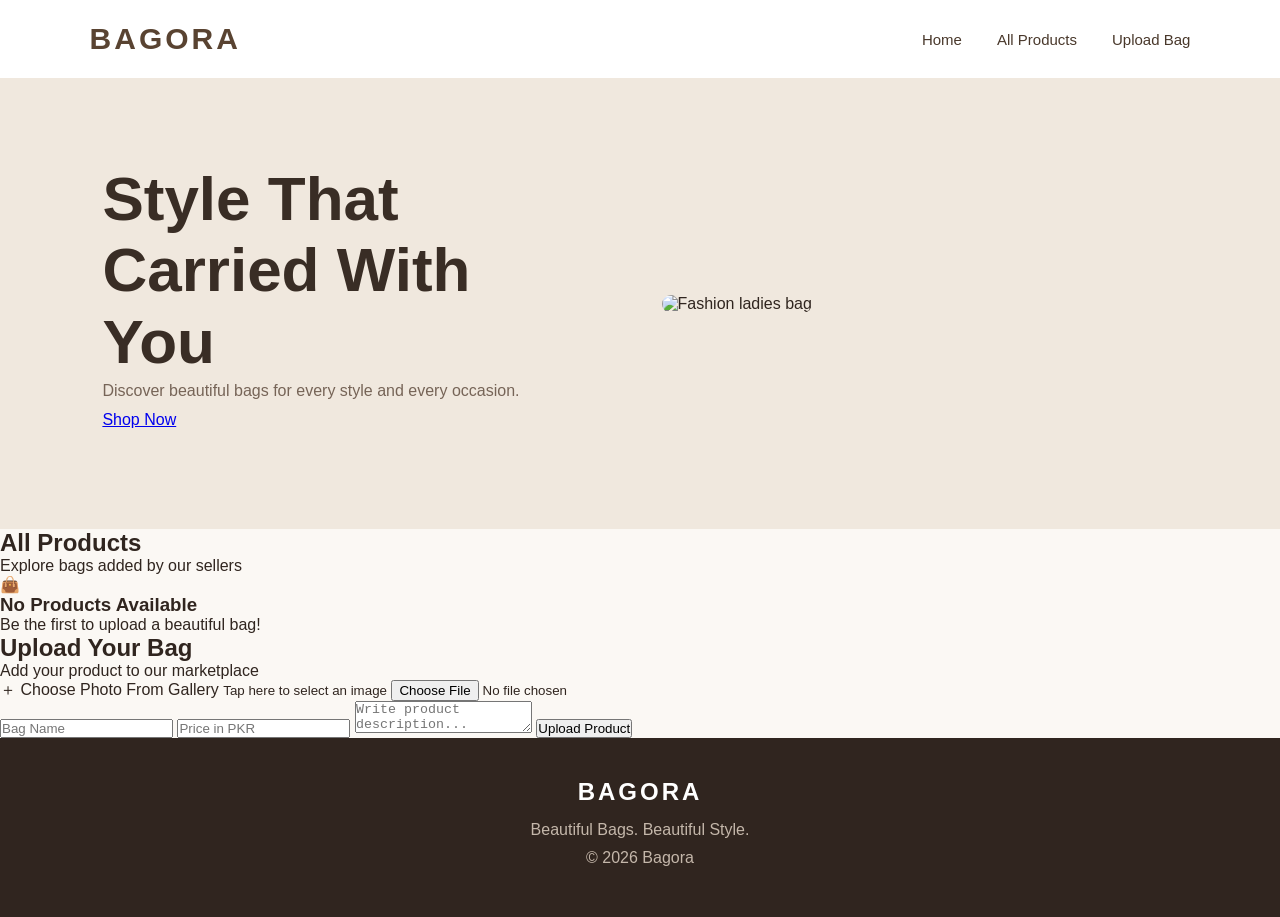
==== commit 5c6c5a5e: "Update index.html" ====
--- a/index.html
+++ b/index.html
@@ -4,7 +4,7 @@
 <head>
     <meta charset="UTF-8">
     <meta name="viewport" content="width=device-width, initial-scale=1.0">
-    <title>Bagora | Ladies Bags Marketplace</title>
+    <title>Bagora - Ladies Bags</title>
 
     <link rel="stylesheet" href="main.css">
     <link rel="stylesheet" href="style.css">
@@ -13,234 +13,278 @@
 
 <!-- HEADER -->
 <header class="header">
-    <div class="logo">BAGORA<span>.</span></div>
+    <div class="logo">BAGORA</div>
 
     <nav>
         <a href="#home">Home</a>
-        <a href="#categories">Categories</a>
-        <a href="#products">Shop</a>
-        <a href="#sell">Sell Your Bag</a>
+        <a href="#products">All Products</a>
+        <a href="#upload">Upload Bag</a>
     </nav>
-
-    <a href="#sell" class="sell-btn">+ Sell Your Bag</a>
 </header>
 
-<!-- HERO SECTION -->
+<!-- FIRST SECTION: IMAGE BANNER -->
 <section class="hero" id="home">
 
-    <div class="hero-content">
-        <p class="small-heading">STYLE • ELEGANCE • BEAUTY</p>
-
-        <h1>Find Your Perfect<br>
-        <span>Handbag</span></h1>
-
-        <p class="hero-text">
-            Discover beautiful ladies bags for every style,
-            every occasion and every moment.
-        </p>
-
-        <a href="#products" class="shop-btn">Explore Collection →</a>
+    <div class="hero-text">
+        <h1>Style That<br>Carried With You</h1>
+
+        <p>Discover beautiful bags for every style and every occasion.</p>
+
+        <a href="#products" class="hero-btn">Shop Now</a>
     </div>
 
     <div class="hero-image">
-        <img src="https://images.unsplash.com/photo-1584917865442-de89df76afd3?auto=format&fit=crop&w=900&q=85"
-        alt="Ladies handbag">
+        <img src="https://images.unsplash.com/photo-1584917865442-de89df76afd3?auto=format&fit=crop&w=1000&q=85"
+        alt="Fashion ladies bag">
     </div>
 
 </section>
 
-<!-- SEARCH -->
-<section class="search-section">
-    <input type="text" id="searchInput"
-    placeholder="Search handbags, shoulder bags, colors...">
-
-    <button onclick="searchProducts()">Search</button>
+<!-- ALL PRODUCTS: EMPTY AT FIRST -->
+<section class="products-section" id="products">
+
+    <h2>All Products</h2>
+    <p class="subtitle">Explore bags added by our sellers</p>
+
+    <div id="productGrid" class="product-grid"></div>
+
+    <div id="emptyMessage" class="empty-message">
+        <div class="empty-icon">👜</div>
+        <h3>No Products Available</h3>
+        <p>Be the first to upload a beautiful bag!</p>
+    </div>
+
 </section>
 
-<!-- CATEGORIES -->
-<section class="categories" id="categories">
-
-    <h2>Shop By Category</h2>
-    <p class="section-subtitle">Find a bag that matches your style</p>
-
-    <div class="category-list">
-
-        <div class="category">
-            <img src="https://images.unsplash.com/photo-1584917865442-de89df76afd3?auto=format&fit=crop&w=400&q=80">
-            <h3>Handbags</h3>
-        </div>
-
-        <div class="category">
-            <img src="https://images.unsplash.com/photo-1590874103328-eac38a683ce7?auto=format&fit=crop&w=400&q=80">
-            <h3>Shoulder Bags</h3>
-        </div>
-
-        <div class="category">
-            <img src="https://images.unsplash.com/photo-1548036328-c9fa89d128fa?auto=format&fit=crop&w=400&q=80">
-            <h3>Luxury Bags</h3>
-        </div>
-
-        <div class="category">
-            <img src="https://images.unsplash.com/photo-1566150905458-1bf1fc113f0d?auto=format&fit=crop&w=400&q=80">
-            <h3>Crossbody Bags</h3>
-        </div>
-
-    </div>
-
-</section>
-
-<!-- PRODUCTS -->
-<section class="products" id="products">
-
-    <h2>Latest Collection</h2>
-    <p class="section-subtitle">Explore bags added to our marketplace</p>
-
-    <div class="product-grid" id="productGrid">
-
-        <div class="product-card" data-name="Elegant Brown Handbag">
-            <img src="https://images.unsplash.com/photo-1584917865442-de89df76afd3?auto=format&fit=crop&w=600&q=80">
-            <div class="product-info">
-                <p class="tag">TRENDING</p>
-                <h3>Elegant Brown Handbag</h3>
-                <p class="price">Rs. 4,500</p>
-                <p class="description">Stylish handbag for everyday use.</p>
-                <button class="contact-btn">View Product</button>
-            </div>
-        </div>
-
-        <div class="product-card" data-name="Black Shoulder Bag">
-            <img src="https://images.unsplash.com/photo-1590874103328-eac38a683ce7?auto=format&fit=crop&w=600&q=80">
-            <div class="product-info">
-                <p class="tag">POPULAR</p>
-                <h3>Black Shoulder Bag</h3>
-                <p class="price">Rs. 3,200</p>
-                <p class="description">Beautiful black bag with premium look.</p>
-                <button class="contact-btn">View Product</button>
-            </div>
-        </div>
-
-        <div class="product-card" data-name="Luxury Pink Bag">
-            <img src="https://images.unsplash.com/photo-1548036328-c9fa89d128fa?auto=format&fit=crop&w=600&q=80">
-            <div class="product-info">
-                <p class="tag">NEW</p>
-                <h3>Luxury Pink Bag</h3>
-                <p class="price">Rs. 5,800</p>
-                <p class="description">Perfect bag for parties and events.</p>
-                <button class="contact-btn">View Product</button>
-            </div>
-        </div>
-
-        <div class="product-card" data-name="Classic Ladies Bag">
-            <img src="https://images.unsplash.com/photo-1566150905458-1bf1fc113f0d?auto=format&fit=crop&w=600&q=80">
-            <div class="product-info">
-                <p class="tag">SPECIAL</p>
-                <h3>Classic Ladies Bag</h3>
-                <p class="price">Rs. 2,900</p>
-                <p class="description">Simple, elegant and fashionable.</p>
-                <button class="contact-btn">View Product</button>
-            </div>
-        </div>
-
-    </div>
-
-</section>
-
-<!-- SELL PRODUCT -->
-<section class="sell-section" id="sell">
-
-    <div class="sell-content">
-        <h2>Sell Your Bag</h2>
-        <p>Upload your product and let people discover your style.</p>
-
-        <form id="productForm">
-
-            <input type="text" id="bagName"
-            placeholder="Product Name" required>
-
-            <input type="number" id="bagPrice"
-            placeholder="Price in PKR" required>
-
-            <input type="text" id="bagCategory"
-            placeholder="Category (Handbag, Shoulder Bag)" required>
-
-            <input type="text" id="bagImage"
-            placeholder="Image URL" required>
+<!-- UPLOAD SECTION -->
+<section class="upload-section" id="upload">
+
+    <div class="upload-box">
+
+        <h2>Upload Your Bag</h2>
+        <p>Add your product to our marketplace</p>
+
+        <form id="uploadForm">
+
+            <!-- MOBILE GALLERY / COMPUTER FILE PICKER -->
+            <label class="photo-upload" for="bagPhoto">
+                <span class="upload-icon">＋</span>
+                <span id="photoLabel">Choose Photo From Gallery</span>
+                <small>Tap here to select an image</small>
+            </label>
+
+            <input type="file"
+                   id="bagPhoto"
+                   accept="image/*"
+                   required>
+
+            <div id="imagePreview"></div>
+
+            <input type="text"
+                   id="bagName"
+                   placeholder="Bag Name"
+                   required>
+
+            <input type="number"
+                   id="bagPrice"
+                   placeholder="Price in PKR"
+                   min="1"
+                   required>
 
             <textarea id="bagDescription"
-            placeholder="Product Description" required></textarea>
-
-            <button type="submit">Publish Product</button>
+                      placeholder="Write product description..."
+                      required></textarea>
+
+            <button type="submit" class="upload-btn">
+                Upload Product
+            </button>
 
         </form>
+
     </div>
 
 </section>
 
 <!-- FOOTER -->
 <footer class="footer">
-    <h2>BAGORA<span>.</span></h2>
-    <p>Your style. Your bag. Your marketplace.</p>
-    <p>© 2026 Bagora Ladies Bags Marketplace</p>
+    <h2>BAGORA</h2>
+    <p>Beautiful Bags. Beautiful Style.</p>
+    <p>© 2026 Bagora</p>
 </footer>
 
 <script>
 
-function searchProducts() {
-
-    let input = document.getElementById("searchInput").value.toLowerCase();
-
-    let products = document.querySelectorAll(".product-card");
+let uploadedPhoto = "";
+let products = JSON.parse(localStorage.getItem("bagoraProducts") || "[]");
+
+const photoInput = document.getElementById("bagPhoto");
+const preview = document.getElementById("imagePreview");
+const photoLabel = document.getElementById("photoLabel");
+const productGrid = document.getElementById("productGrid");
+const emptyMessage = document.getElementById("emptyMessage");
+
+// IMAGE SELECT
+photoInput.addEventListener("change", function() {
+
+    const file = this.files[0];
+
+    if (!file) return;
+
+    if (!file.type.startsWith("image/")) {
+        alert("Please select an image.");
+        this.value = "";
+        return;
+    }
+
+    const reader = new FileReader();
+
+    reader.onload = function(event) {
+
+        const image = new Image();
+
+        image.onload = function() {
+
+            // Resize image to reduce storage usage
+            const canvas = document.createElement("canvas");
+            const maxSize = 1000;
+
+            let width = image.width;
+            let height = image.height;
+
+            if (width > maxSize || height > maxSize) {
+                const ratio = Math.min(maxSize / width, maxSize / height);
+                width = Math.round(width * ratio);
+                height = Math.round(height * ratio);
+            }
+
+            canvas.width = width;
+            canvas.height = height;
+
+            const ctx = canvas.getContext("2d");
+            ctx.drawImage(image, 0, 0, width, height);
+
+            uploadedPhoto = canvas.toDataURL("image/jpeg", 0.75);
+
+            preview.innerHTML = `
+                <img src="${uploadedPhoto}" alt="Selected bag">
+            `;
+
+            photoLabel.innerText = "Photo Selected Successfully";
+        };
+
+        image.src = event.target.result;
+    };
+
+    reader.readAsDataURL(file);
+});
+
+// ADD PRODUCT
+document.getElementById("uploadForm").addEventListener("submit", function(e) {
+
+    e.preventDefault();
+
+    if (!uploadedPhoto) {
+        alert("Please select a bag photo first.");
+        return;
+    }
+
+    const product = {
+        id: Date.now(),
+        name: document.getElementById("bagName").value.trim(),
+        price: document.getElementById("bagPrice").value,
+        description: document.getElementById("bagDescription").value.trim(),
+        image: uploadedPhoto
+    };
+
+    products.unshift(product);
+
+    try {
+        localStorage.setItem("bagoraProducts", JSON.stringify(products));
+    } catch (error) {
+        products.shift();
+        alert("Storage is full. Please use a smaller photo.");
+        return;
+    }
+
+    displayProducts();
+
+    this.reset();
+    preview.innerHTML = "";
+    uploadedPhoto = "";
+    photoLabel.innerText = "Choose Photo From Gallery";
+
+    document.getElementById("products").scrollIntoView({
+        behavior: "smooth"
+    });
+
+});
+
+// DISPLAY PRODUCTS
+function displayProducts() {
+
+    productGrid.innerHTML = "";
+
+    if (products.length === 0) {
+        emptyMessage.style.display = "block";
+        return;
+    }
+
+    emptyMessage.style.display = "none";
 
     products.forEach(function(product) {
 
-        let name = product.innerText.toLowerCase();
-
-        if(name.includes(input)) {
-            product.style.display = "block";
-        } else {
-            product.style.display = "none";
-        }
+        const card = document.createElement("div");
+        card.className = "product-card";
+
+        const img = document.createElement("img");
+        img.src = product.image;
+        img.alt = product.name;
+        img.className = "product-image";
+
+        const info = document.createElement("div");
+        info.className = "product-info";
+
+        const name = document.createElement("h3");
+        name.textContent = product.name;
+
+        const price = document.createElement("p");
+        price.className = "product-price";
+        price.textContent = "Rs. " + Number(product.price).toLocaleString("en-PK");
+
+        const description = document.createElement("p");
+        description.className = "product-description";
+        description.textContent = product.description;
+
+        const deleteBtn = document.createElement("button");
+        deleteBtn.className = "delete-btn";
+        deleteBtn.textContent = "Remove Product";
+
+        deleteBtn.addEventListener("click", function() {
+
+            if (confirm("Do you want to remove this product?")) {
+                products = products.filter(p => p.id !== product.id);
+                localStorage.setItem("bagoraProducts", JSON.stringify(products));
+                displayProducts();
+            }
+
+        });
+
+        info.appendChild(name);
+        info.appendChild(price);
+        info.appendChild(description);
+        info.appendChild(deleteBtn);
+
+        card.appendChild(img);
+        card.appendChild(info);
+
+        productGrid.appendChild(card);
 
     });
 
 }
 
-// Upload product on page
-document.getElementById("productForm").addEventListener("submit", function(e) {
-
-    e.preventDefault();
-
-    let name = document.getElementById("bagName").value;
-    let price = document.getElementById("bagPrice").value;
-    let category = document.getElementById("bagCategory").value;
-    let image = document.getElementById("bagImage").value;
-    let description = document.getElementById("bagDescription").value;
-
-    let productGrid = document.getElementById("productGrid");
-
-    let newProduct = document.createElement("div");
-    newProduct.className = "product-card";
-    newProduct.setAttribute("data-name", name);
-
-    newProduct.innerHTML = `
-        <img src="${image}" alt="${name}">
-        <div class="product-info">
-            <p class="tag">NEW PRODUCT</p>
-            <h3>${name}</h3>
-            <p class="price">Rs. ${price}</p>
-            <p class="description">${category}</p>
-            <p class="description">${description}</p>
-            <button class="contact-btn">View Product</button>
-        </div>
-    `;
-
-    productGrid.prepend(newProduct);
-
-    document.getElementById("productForm").reset();
-
-    alert("Your product has been published successfully!");
-
-});
+// LOAD SAVED PRODUCTS WHEN WEBSITE OPENS
+displayProducts();
 
 </script>
 
--- a/main.css
+++ b/main.css
@@ -1,7 +1,5 @@
-@import url('https://fonts.googleapis.com/css2?family=Inter:wght@400;500;600;700;800&display=swap');
-
-
-/* ================= BASIC RESET ================= */
+
+/* MAIN SETTINGS */
 
 * {
     margin: 0;
@@ -9,116 +7,328 @@
     box-sizing: border-box;
 }
 
-
-html {
-    scroll-behavior: smooth;
-    scroll-padding-top: 80px;
-}
-
-
 body {
-    font-family: 'Inter', Arial, sans-serif;
-    background: #08111f;
-    color: #f5f8fc;
-    line-height: 1.7;
-    overflow-x: hidden;
-}
-
-
-a {
+    font-family: Arial, Helvetica, sans-serif;
+    background: #fbf8f4;
+    color: #30251f;
+}
+
+/* HEADER */
+
+.header {
+    width: 100%;
+    padding: 22px 7%;
+    display: flex;
+    align-items: center;
+    justify-content: space-between;
+    background: #fff;
+}
+
+.logo {
+    font-size: 30px;
+    font-weight: bold;
+    letter-spacing: 3px;
+    color: #594331;
+}
+
+.logo span,
+.footer span {
+    color: #c69a67;
+}
+
+nav {
+    display: flex;
+    gap: 35px;
+}
+
+nav a {
     text-decoration: none;
-    color: inherit;
-}
-
-
-button,
-input,
-textarea {
-    font-family: inherit;
-}
-
-
-.container {
-    width: min(1120px, calc(100% - 40px));
-    margin: 0 auto;
-}
-
-
-.section {
-    padding: 100px 0;
-}
-
-
-.section-dark {
-    background: #0d1a2d;
-}
-
-
-.small-title {
-    color: #7cc4ff;
-    font-size: 12px;
-    font-weight: 800;
+    color: #49382b;
+    font-size: 15px;
+    transition: 0.3s;
+}
+
+nav a:hover {
+    color: #c08b54;
+}
+
+.sell-btn {
+    text-decoration: none;
+    color: white;
+    background: #604633;
+    padding: 12px 22px;
+    border-radius: 5px;
+}
+
+/* HERO */
+
+.hero {
+    display: flex;
+    align-items: center;
+    justify-content: space-between;
+    padding: 65px 8%;
+    background: #f0e8de;
+    gap: 40px;
+}
+
+.hero-content {
+    width: 50%;
+}
+
+.small-heading {
+    letter-spacing: 4px;
+    color: #99754f;
+    font-size: 13px;
+    margin-bottom: 20px;
+}
+
+.hero h1 {
+    font-size: 62px;
+    line-height: 1.15;
+    color: #392d25;
+}
+
+.hero h1 span {
+    color: #a47b4f;
+}
+
+.hero-text {
+    margin: 20px 0 30px;
+    color: #766457;
+    line-height: 1.8;
+    max-width: 450px;
+}
+
+.shop-btn {
+    display: inline-block;
+    padding: 15px 25px;
+    background: #604633;
+    color: white;
+    text-decoration: none;
+    border-radius: 5px;
+}
+
+.hero-image {
+    width: 48%;
+}
+
+.hero-image img {
+    width: 100%;
+    height: 430px;
+    object-fit: cover;
+    border-radius: 10px;
+}
+
+/* SEARCH */
+
+.search-section {
+    display: flex;
+    max-width: 750px;
+    margin: 45px auto;
+    padding: 0 15px;
+}
+
+.search-section input {
+    flex: 1;
+    padding: 17px;
+    border: 1px solid #ddd;
+    border-radius: 6px 0 0 6px;
+    outline: none;
+}
+
+.search-section button {
+    padding: 0 28px;
+    border: none;
+    background: #604633;
+    color: white;
+    border-radius: 0 6px 6px 0;
+    cursor: pointer;
+}
+
+/* CATEGORIES */
+
+.categories,
+.products {
+    padding: 60px 8%;
+    text-align: center;
+}
+
+.categories h2,
+.products h2 {
+    font-size: 34px;
+    color: #46352a;
+}
+
+.section-subtitle {
+    color: #88786a;
+    margin-top: 10px;
+    margin-bottom: 35px;
+}
+
+.category-list {
+    display: grid;
+    grid-template-columns: repeat(4, 1fr);
+    gap: 22px;
+}
+
+.category {
+    background: white;
+    padding: 15px;
+    border-radius: 8px;
+    transition: 0.3s;
+}
+
+.category:hover {
+    transform: translateY(-5px);
+}
+
+.category img {
+    width: 100%;
+    height: 230px;
+    object-fit: cover;
+    border-radius: 6px;
+}
+
+.category h3 {
+    padding: 15px 0;
+    color: #604633;
+}
+
+/* PRODUCTS */
+
+.product-grid {
+    display: grid;
+    grid-template-columns: repeat(4, 1fr);
+    gap: 25px;
+    text-align: left;
+}
+
+.product-card {
+    background: white;
+    border-radius: 9px;
+    overflow: hidden;
+    box-shadow: 0 4px 18px rgba(0,0,0,0.05);
+    transition: 0.3s;
+}
+
+.product-card:hover {
+    transform: translateY(-5px);
+}
+
+.product-card > img {
+    width: 100%;
+    height: 280px;
+    object-fit: cover;
+}
+
+.product-info {
+    padding: 18px;
+}
+
+.tag {
+    color: #b58a5d;
+    font-size: 11px;
     letter-spacing: 2px;
-}
-
-
-.section-heading {
-    max-width: 700px;
-    margin-bottom: 45px;
-}
-
-
-.section-heading h2 {
-    margin-top: 8px;
-    font-size: clamp(32px, 5vw, 48px);
-    line-height: 1.15;
-}
-
-
-p {
-    color: #a8b5c7;
-}
-
-
-/* ================= BUTTON ================= */
-
-.btn {
-    min-height: 48px;
-    padding: 0 22px;
-    display: inline-flex;
-    align-items: center;
-    justify-content: center;
-
-    border-radius: 9px;
-
-    border: 1px solid rgba(255,255,255,.12);
-
-    font-weight: 700;
-
-    transition:
-        transform .2s ease,
-        background .2s ease;
-}
-
-
-.btn:hover {
-    transform: translateY(-2px);
-}
-
-
-.btn-primary {
-    background: #4da3ff;
-    border-color: #4da3ff;
-    color: #06101c;
-}
-
-
-.btn-outline {
-    background: transparent;
+    margin-bottom: 10px;
+}
+
+.product-info h3 {
+    font-size: 17px;
+    margin-bottom: 12px;
+}
+
+.price {
+    font-size: 22px;
+    color: #604633;
+    font-weight: bold;
+    margin-bottom: 10px;
+}
+
+.description {
+    color: #888;
+    font-size: 13px;
+    line-height: 1.6;
+    margin-bottom: 8px;
+}
+
+.contact-btn {
+    width: 100%;
+    background: #604633;
+    border: none;
+    color: white;
+    padding: 12px;
+    margin-top: 10px;
+    border-radius: 5px;
+    cursor: pointer;
+}
+
+/* SELL SECTION */
+
+.sell-section {
+    background: #eee5db;
+    padding: 70px 20px;
+}
+
+.sell-content {
+    max-width: 600px;
+    margin: auto;
+    text-align: center;
+}
+
+.sell-content h2 {
+    font-size: 36px;
+    color: #46352a;
+}
+
+.sell-content > p {
+    margin: 15px 0 30px;
+    color: #827365;
+}
+
+#productForm {
+    display: flex;
+    flex-direction: column;
+    gap: 15px;
+}
+
+#productForm input,
+#productForm textarea {
+    padding: 15px;
+    border: 1px solid #ddd;
+    border-radius: 6px;
+    font-size: 15px;
+}
+
+#productForm textarea {
+    min-height: 120px;
+    resize: vertical;
+}
+
+#productForm button {
+    padding: 16px;
+    background: #604633;
+    color: white;
+    border: none;
+    border-radius: 5px;
+    font-size: 16px;
+    cursor: pointer;
+}
+
+/* FOOTER */
+
+.footer {
+    background: #30251f;
     color: #fff;
-}
-
-
-.btn-outline:hover {
-    background: rgba(255,255,255,.06);
-}
+    text-align: center;
+    padding: 40px 20px;
+}
+
+.footer h2 {
+    margin-bottom: 15px;
+    letter-spacing: 3px;
+}
+
+.footer p {
+    color: #c4b7aa;
+    margin: 10px;
+}
--- a/style.css
+++ b/style.css
@@ -1,1264 +1,132 @@
-/* ==================================================
-   HEADER
-================================================== */
 
-.header {
-    position: sticky;
-    top: 0;
-    z-index: 999;
+/* ANIMATIONS */
 
-    background: rgba(8,17,31,.95);
-
-    backdrop-filter: blur(14px);
-
-    border-bottom: 1px solid rgba(255,255,255,.10);
+html {
+    scroll-behavior: smooth;
 }
 
-
-.nav-container {
-    min-height: 72px;
-
-    display: flex;
-    align-items: center;
-    justify-content: space-between;
+button,
+a {
+    transition: 0.3s;
 }
 
-
-.logo {
-    display: flex;
-    align-items: center;
-
-    gap: 10px;
-
-    font-weight: 800;
+button:hover {
+    opacity: 0.85;
 }
 
+/* RESPONSIVE TABLET */
 
-.logo-box {
-    width: 38px;
-    height: 38px;
+@media (max-width: 1000px) {
 
-    display: grid;
-    place-items: center;
+    .hero h1 {
+        font-size: 48px;
+    }
 
-    border-radius: 10px;
+    .category-list {
+        grid-template-columns: repeat(2, 1fr);
+    }
 
-    border: 1px solid rgba(124,196,255,.5);
+    .product-grid {
+        grid-template-columns: repeat(2, 1fr);
+    }
 
-    color: #7cc4ff;
+    .header {
+        padding: 20px 4%;
+    }
+
+    nav {
+        gap: 15px;
+    }
 }
 
+/* RESPONSIVE MOBILE */
 
-.nav {
-    display: flex;
-    align-items: center;
+@media (max-width: 650px) {
 
-    gap: 24px;
-}
-
-
-.nav a {
-    color: #a8b5c7;
-
-    font-size: 14px;
-
-    font-weight: 600;
-
-    transition: color .2s ease;
-}
-
-
-.nav a:hover {
-    color: white;
-}
-
-
-.menu-btn {
-    display: none;
-
-    border: none;
-
-    background: transparent;
-
-    color: white;
-
-    font-size: 28px;
-
-    cursor: pointer;
-}
-
-
-/* ==================================================
-   HERO
-================================================== */
-
-.hero {
-
-    min-height: calc(100vh - 72px);
-
-    display: flex;
-    align-items: center;
-
-    padding: 80px 0;
-
-    background:
-        radial-gradient(
-            circle at 85% 20%,
-            rgba(77,163,255,.15),
-            transparent 35%
-        );
-}
-
-
-.hero-container {
-
-    display: grid;
-
-    grid-template-columns:
-        1.25fr
-        .75fr;
-
-    gap: 70px;
-
-    align-items: center;
-}
-
-
-.hero h1 {
-
-    margin: 12px 0 25px;
-
-    max-width: 750px;
-
-    font-size:
-        clamp(42px, 6vw, 82px);
-
-    line-height: 1.02;
-
-    letter-spacing: -3px;
-}
-
-
-.hero h1 span {
-
-    color: #7cc4ff;
-
-}
-
-
-.hero-description {
-
-    max-width: 650px;
-
-    font-size: 16px;
-}
-
-
-.hero-buttons {
-
-    display: flex;
-
-    flex-wrap: wrap;
-
-    gap: 12px;
-
-    margin-top: 30px;
-}
-
-
-/* Profile */
-
-.profile-card {
-
-    padding: 38px;
-
-    text-align: center;
-
-    background: rgba(16,31,51,.85);
-
-    border:
-        1px solid
-        rgba(255,255,255,.10);
-
-    border-radius: 22px;
-
-    box-shadow:
-        0 25px 80px
-        rgba(0,0,0,.2);
-}
-
-
-.profile-image {
-
-    width: 125px;
-    height: 125px;
-
-    margin: 0 auto 20px;
-
-    display: grid;
-    place-items: center;
-
-    border-radius: 50%;
-
-    background: #122b48;
-
-    border:
-        2px solid
-        rgba(124,196,255,.6);
-
-    color: #7cc4ff;
-
-    font-size: 40px;
-
-    font-weight: 800;
-}
-
-
-.profile-card h2 {
-
-    font-size: 24px;
-
-}
-
-
-.profile-card > p {
-
-    color: #7cc4ff;
-
-}
-
-
-.profile-info {
-
-    display: grid;
-
-    gap: 8px;
-
-    margin-top: 25px;
-
-    color: #a8b5c7;
-
-    font-size: 13px;
-}
-
-
-/* ==================================================
-   ABOUT
-================================================== */
-
-.about-grid {
-
-    display: grid;
-
-    grid-template-columns:
-        1fr
-        1fr;
-
-    gap: 60px;
-}
-
-
-.about-text p + p {
-
-    margin-top: 18px;
-
-}
-
-
-.facts {
-
-    display: grid;
-
-    grid-template-columns:
-        1fr
-        1fr;
-
-    gap: 14px;
-}
-
-
-.fact-box {
-
-    padding: 22px;
-
-    border:
-        1px solid
-        rgba(255,255,255,.10);
-
-    border-radius: 14px;
-
-    background:
-        rgba(255,255,255,.025);
-}
-
-
-.fact-box strong {
-
-    display: block;
-
-    color: #7cc4ff;
-
-}
-
-
-.fact-box span {
-
-    color: #a8b5c7;
-
-    font-size: 13px;
-
-}
-
-
-/* ==================================================
-   SKILLS
-================================================== */
-
-.skills-grid {
-
-    display: grid;
-
-    grid-template-columns:
-        repeat(3, 1fr);
-
-    gap: 18px;
-}
-
-
-.skill-card {
-
-    padding: 25px;
-
-    border:
-        1px solid
-        rgba(255,255,255,.10);
-
-    border-radius: 16px;
-
-    background:
-        rgba(255,255,255,.025);
-
-    transition:
-        transform .25s ease,
-        border-color .25s ease;
-}
-
-
-.skill-card:hover {
-
-    transform: translateY(-5px);
-
-    border-color:
-        rgba(124,196,255,.4);
-}
-
-
-.skill-icon {
-
-    width: 44px;
-    height: 44px;
-
-    margin-bottom: 17px;
-
-    display: grid;
-    place-items: center;
-
-    border-radius: 10px;
-
-    background:
-        rgba(77,163,255,.12);
-
-    color: #7cc4ff;
-
-    font-weight: 800;
-}
-
-
-.skill-card h3 {
-
-    margin-bottom: 5px;
-
-}
-
-
-.skill-card p {
-
-    min-height: 48px;
-
-    font-size: 13px;
-
-}
-
-
-.progress {
-
-    height: 5px;
-
-    margin-top: 15px;
-
-    background:
-        rgba(255,255,255,.08);
-
-    border-radius: 20px;
-
-    overflow: hidden;
-}
-
-
-.progress span {
-
-    display: block;
-
-    height: 100%;
-
-    background: #4da3ff;
-
-    border-radius: inherit;
-}
-
-
-/* ==================================================
-   EXPERIENCE
-================================================== */
-
-.timeline {
-
-    max-width: 850px;
-
-    margin-left: 10px;
-
-    padding-left: 30px;
-
-    border-left:
-        1px solid
-        rgba(124,196,255,.30);
-}
-
-
-.timeline-item {
-
-    position: relative;
-
-}
-
-
-.timeline-dot {
-
-    position: absolute;
-
-    left: -37px;
-
-    top: 30px;
-
-    width: 12px;
-    height: 12px;
-
-    border-radius: 50%;
-
-    background: #4da3ff;
-
-    box-shadow:
-        0 0 0 6px #08111f;
-}
-
-
-.experience-card {
-
-    padding: 28px;
-
-    border:
-        1px solid
-        rgba(255,255,255,.10);
-
-    border-radius: 16px;
-
-    background:
-        rgba(255,255,255,.025);
-}
-
-
-.date {
-
-    color: #7cc4ff;
-
-    font-size: 12px;
-
-    font-weight: 800;
-}
-
-
-.experience-card h3 {
-
-    margin-top: 6px;
-
-    font-size: 22px;
-
-}
-
-
-.experience-card h4 {
-
-    margin-bottom: 14px;
-
-    color: #a8b5c7;
-
-    font-weight: 500;
-}
-
-
-.experience-card li {
-
-    color: #a8b5c7;
-
-    margin:
-        7px 0 0 18px;
-}
-
-
-/* ==================================================
-   PROJECTS
-================================================== */
-
-.projects-grid {
-
-    display: grid;
-
-    grid-template-columns:
-        repeat(3, 1fr);
-
-    gap: 18px;
-}
-
-
-.project-card {
-
-    min-height: 280px;
-
-    display: flex;
-
-    flex-direction: column;
-
-    padding: 27px;
-
-    border:
-        1px solid
-        rgba(255,255,255,.10);
-
-    border-radius: 16px;
-
-    background:
-        rgba(255,255,255,.025);
-
-    transition:
-        transform .25s ease,
-        border-color .25s ease;
-}
-
-
-.project-card:hover {
-
-    transform: translateY(-5px);
-
-    border-color:
-        rgba(124,196,255,.4);
-}
-
-
-.project-top {
-
-    display: flex;
-
-    justify-content: space-between;
-
-    gap: 10px;
-
-    margin-bottom: 28px;
-
-    color: #7cc4ff;
-
-    font-size: 12px;
-
-    font-weight: 800;
-}
-
-
-.project-card h3 {
-
-    font-size: 21px;
-
-    margin-bottom: 10px;
-
-}
-
-
-.project-card p {
-
-    font-size: 14px;
-
-}
-
-
-.tags {
-
-    display: flex;
-
-    flex-wrap: wrap;
-
-    gap: 7px;
-
-    margin-top: auto;
-
-    padding-top: 22px;
-}
-
-
-.tags span {
-
-    padding: 4px 9px;
-
-    border:
-        1px solid
-        rgba(255,255,255,.10);
-
-    border-radius: 999px;
-
-    color: #a8b5c7;
-
-    font-size: 11px;
-}
-
-
-/* ==================================================
-   EDUCATION
-================================================== */
-
-.education-grid {
-
-    display: grid;
-
-    grid-template-columns:
-        1fr
-        1fr;
-
-    gap: 18px;
-}
-
-
-.education-card {
-
-    padding: 28px;
-
-    border:
-        1px solid
-        rgba(255,255,255,.10);
-
-    border-radius: 16px;
-
-    background:
-        rgba(255,255,255,.025);
-}
-
-
-.education-card span {
-
-    color: #7cc4ff;
-
-    font-size: 12px;
-
-    font-weight: 800;
-}
-
-
-.education-card h3 {
-
-    margin: 8px 0 3px;
-
-    font-size: 21px;
-}
-
-
-.education-card p {
-
-    font-size: 14px;
-}
-
-
-.education-card strong {
-
-    display: block;
-
-    margin-top: 8px;
-
-    color: #7cc4ff;
-}
-
-
-/* Certifications */
-
-.certificates {
-
-    margin-top: 40px;
-}
-
-
-.certificates h3 {
-
-    margin-bottom: 15px;
-
-}
-
-
-.certificate {
-
-    padding: 14px 17px;
-
-    margin: 8px 0;
-
-    border:
-        1px solid
-        rgba(255,255,255,.10);
-
-    border-radius: 10px;
-
-    color: #a8b5c7;
-
-    font-size: 14px;
-}
-
-
-/* ==================================================
-   CONTACT
-================================================== */
-
-.contact-section {
-
-    background:
-        linear-gradient(
-            135deg,
-            #0b1728,
-            #0a1422
-        );
-}
-
-
-.contact-grid {
-
-    display: grid;
-
-    grid-template-columns:
-        1fr
-        1fr;
-
-    gap: 70px;
-
-    align-items: start;
-}
-
-
-.contact-info h2 {
-
-    margin:
-        10px 0 15px;
-
-    font-size:
-        clamp(32px, 5vw, 52px);
-
-    line-height: 1.1;
-}
-
-
-.contact-details {
-
-    display: grid;
-
-    gap: 11px;
-
-    margin-top: 28px;
-}
-
-
-.contact-details a,
-.contact-details span {
-
-    color: #a8b5c7;
-
-    transition: color .2s ease;
-}
-
-
-.contact-details a:hover {
-
-    color: #7cc4ff;
-}
-
-
-/* Form */
-
-.contact-form {
-
-    display: grid;
-
-    gap: 8px;
-}
-
-
-.contact-form label {
-
-    margin-top: 5px;
-
-    font-size: 13px;
-
-    font-weight: 600;
-}
-
-
-.contact-form input,
-.contact-form textarea {
-
-    width: 100%;
-
-    padding: 13px 14px;
-
-    border:
-        1px solid
-        rgba(255,255,255,.10);
-
-    border-radius: 9px;
-
-    background:
-        rgba(255,255,255,.045);
-
-    color: white;
-
-    outline: none;
-}
-
-
-.contact-form input:focus,
-.contact-form textarea:focus {
-
-    border-color:
-        rgba(124,196,255,.7);
-}
-
-
-.contact-form textarea {
-
-    resize: vertical;
-
-}
-
-
-#formMessage {
-
-    min-height: 20px;
-
-    color: #7cc4ff;
-
-    font-size: 12px;
-}
-
-
-/* ==================================================
-   FOOTER
-================================================== */
-
-.footer {
-
-    border-top:
-        1px solid
-        rgba(255,255,255,.10);
-
-    padding: 22px 0;
-}
-
-
-.footer-content {
-
-    display: flex;
-
-    justify-content: space-between;
-
-    gap: 15px;
-
-}
-
-
-.footer p,
-.footer a {
-
-    color: #a8b5c7;
-
-    font-size: 12px;
-}
-
-
-.footer a:hover {
-
-    color: white;
-
-}
-
-
-/* ==================================================
-   TABLET
-================================================== */
-
-@media (max-width: 900px) {
-
-    .section {
-
-        padding: 75px 0;
-
+    .header {
+        flex-direction: column;
+        gap: 20px;
     }
 
+    nav {
+        flex-wrap: wrap;
+        justify-content: center;
+    }
+
+    nav a {
+        font-size: 13px;
+    }
+
+    .sell-btn {
+        width: 100%;
+        text-align: center;
+    }
 
     .hero {
-
-        min-height: auto;
-
-        padding: 75px 0;
-
+        flex-direction: column;
+        padding: 40px 6%;
     }
 
-
-    .hero-container {
-
-        grid-template-columns: 1fr;
-
-        gap: 45px;
-
+    .hero-content,
+    .hero-image {
+        width: 100%;
     }
 
-
-    .profile-card {
-
-        width: 100%;
-
-        max-width: 500px;
-
-        margin: auto;
-
+    .hero h1 {
+        font-size: 42px;
     }
 
-
-    .about-grid,
-    .contact-grid {
-
-        grid-template-columns: 1fr;
-
-        gap: 40px;
-
+    .hero-image img {
+        height: 320px;
     }
 
+    .category-list {
+        grid-template-columns: repeat(2, 1fr);
+        gap: 12px;
+    }
 
-    .skills-grid,
-    .projects-grid {
+    .category img {
+        height: 170px;
+    }
 
-        grid-template-columns:
-            repeat(2, 1fr);
+    .product-grid {
+        grid-template-columns: repeat(2, 1fr);
+        gap: 12px;
+    }
 
+    .product-card > img {
+        height: 190px;
+    }
+
+    .product-info {
+        padding: 12px;
+    }
+
+    .product-info h3 {
+        font-size: 15px;
+    }
+
+    .price {
+        font-size: 18px;
+    }
+
+    .categories,
+    .products {
+        padding: 40px 5%;
     }
 
 }
 
+/* SMALL MOBILE */
 
-/* ==================================================
-   MOBILE
-================================================== */
+@media (max-width: 380px) {
 
-@media (max-width: 680px) {
-
-    .container {
-
-        width:
-            calc(100% - 28px);
-
+    .product-grid {
+        grid-template-columns: 1fr;
     }
 
-
-    .nav-container {
-
-        min-height: 64px;
-
-    }
-
-
-    /* Mobile Menu */
-
-    .menu-btn {
-
-        display: block;
-
-    }
-
-
-    .nav {
-
-        display: none;
-
-        position: absolute;
-
-        top: 64px;
-
-        left: 0;
-
-        right: 0;
-
-        flex-direction: column;
-
-        gap: 0;
-
-        padding: 8px 14px 15px;
-
-        background: #091525;
-
-        border-bottom:
-            1px solid
-            rgba(255,255,255,.10);
-
-    }
-
-
-    .nav.active {
-
-        display: flex;
-
-    }
-
-
-    .nav a {
-
-        width: 100%;
-
-        padding: 13px 10px;
-
-        border-radius: 8px;
-
-    }
-
-
-    .nav a:hover {
-
-        background:
-            rgba(255,255,255,.05);
-
-    }
-
-
-    /* Hero */
-
-    .hero {
-
-        padding:
-            65px 0;
-
-    }
-
-
-    .hero h1 {
-
-        font-size:
-            clamp(36px, 11vw, 55px);
-
-        letter-spacing:
-            -1.5px;
-
-    }
-
-
-    .hero-description {
-
-        font-size: 14px;
-
-    }
-
-
-    .hero-buttons {
-
-        flex-direction: column;
-
-    }
-
-
-    .hero-buttons .btn {
-
-        width: 100%;
-
-    }
-
-
-    .profile-card {
-
-        padding: 28px 18px;
-
-    }
-
-
-    .profile-image {
-
-        width: 105px;
-
-        height: 105px;
-
-        font-size: 32px;
-
-    }
-
-
-    /* Sections */
-
-    .section {
-
-        padding:
-            65px 0;
-
-    }
-
-
-    .section-heading {
-
-        margin-bottom: 30px;
-
-    }
-
-
-    .section-heading h2 {
-
-        font-size: 32px;
-
-    }
-
-
-    /* About */
-
-    .facts {
-
+    .category-list {
         grid-template-columns: 1fr;
-
-    }
-
-
-    /* Skills */
-
-    .skills-grid {
-
-        grid-template-columns: 1fr;
-
-    }
-
-
-    /* Projects */
-
-    .projects-grid {
-
-        grid-template-columns: 1fr;
-
-    }
-
-
-    /* Education */
-
-    .education-grid {
-
-        grid-template-columns: 1fr;
-
-    }
-
-
-    /* Timeline */
-
-    .timeline {
-
-        margin-left: 7px;
-
-        padding-left: 22px;
-
-    }
-
-
-    .timeline-dot {
-
-        left: -29px;
-
-    }
-
-
-    .experience-card {
-
-        padding: 21px;
-
-    }
-
-
-    /* Contact */
-
-    .contact-grid {
-
-        gap: 35px;
-
-    }
-
-
-    .contact-info h2 {
-
-        font-size: 35px;
-
-    }
-
-
-    /* Footer */
-
-    .footer-content {
-
-        flex-direction: column;
-
-        align-items: center;
-
-        text-align: center;
-
     }
 
 }
-
-
-/* ==================================================
-   SMALL MOBILE
-================================================== */
-
-@media (max-width: 380px) {
-
-    .logo {
-
-        font-size: 14px;
-
-    }
-
-
-    .logo-box {
-
-        width: 34px;
-
-        height: 34px;
-
-    }
-
-
-    .hero h1 {
-
-        font-size: 34px;
-
-    }
-
-
-    .profile-image {
-
-        width: 95px;
-
-        height: 95px;
-
-        font-size: 28px;
-
-    }
-
-}
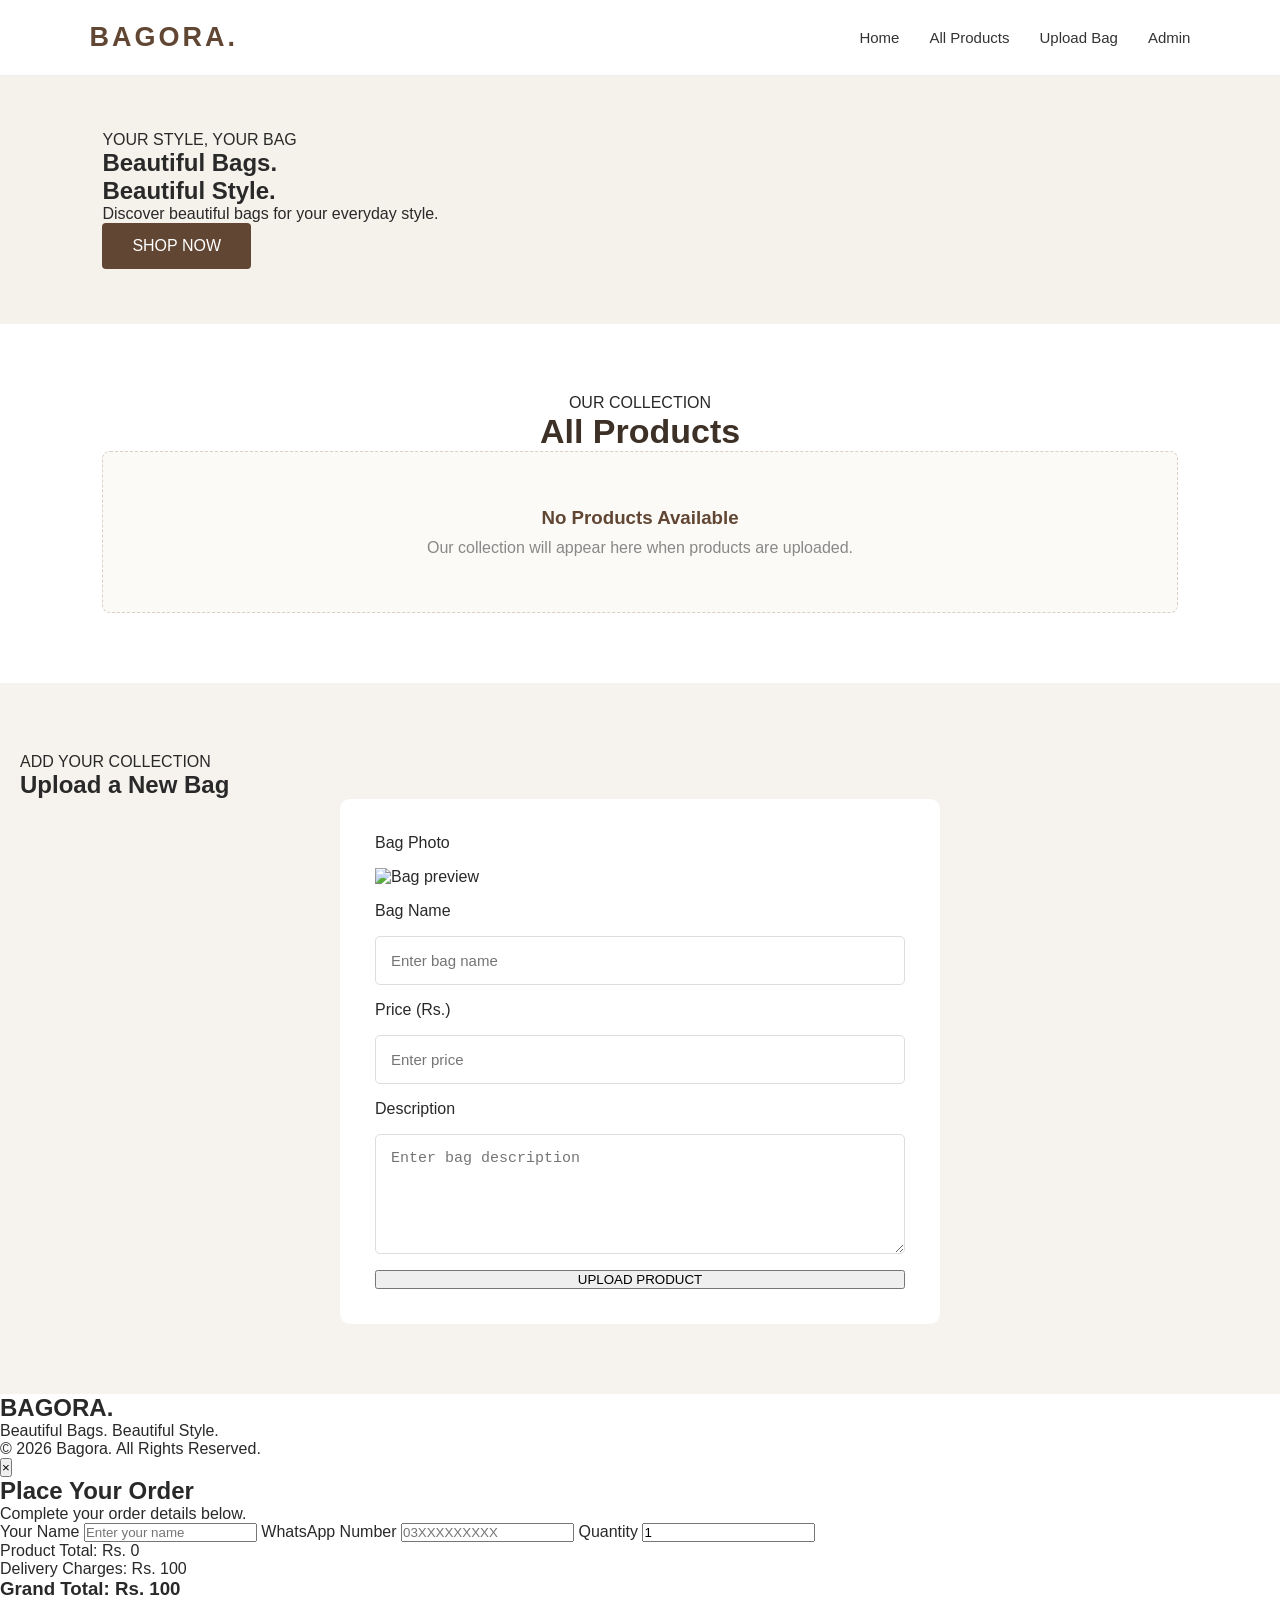
==== commit 67d4824b: "Update index.html" ====
--- a/index.html
+++ b/index.html
@@ -1,57 +1,50 @@
-
 <!DOCTYPE html>
 <html lang="en">
 <head>
-    <meta charset="UTF-8">
-    <meta name="viewport" content="width=device-width, initial-scale=1.0">
-    <title>Bagora - Ladies Bags</title>
-
-    <link rel="stylesheet" href="main.css">
-    <link rel="stylesheet" href="style.css">
+<meta charset="UTF-8">
+<meta name="viewport" content="width=device-width, initial-scale=1.0">
+<title>Bagora | Ladies Bags</title>
+
+<link rel="stylesheet" href="main.css">
+<link rel="stylesheet" href="style.css">
 </head>
+
 <body>
 
-<!-- HEADER -->
 <header class="header">
-    <div class="logo">BAGORA</div>
+    <div class="logo">BAGORA<span>.</span></div>
 
     <nav>
         <a href="#home">Home</a>
         <a href="#products">All Products</a>
         <a href="#upload">Upload Bag</a>
+        <a href="admin.html">Admin</a>
     </nav>
 </header>
 
-<!-- FIRST SECTION: IMAGE BANNER -->
+<!-- HERO SECTION -->
 <section class="hero" id="home">
-
-    <div class="hero-text">
-        <h1>Style That<br>Carried With You</h1>
-
-        <p>Discover beautiful bags for every style and every occasion.</p>
-
-        <a href="#products" class="hero-btn">Shop Now</a>
-    </div>
-
-    <div class="hero-image">
-        <img src="https://images.unsplash.com/photo-1584917865442-de89df76afd3?auto=format&fit=crop&w=1000&q=85"
-        alt="Fashion ladies bag">
-    </div>
-
+    <div class="hero-content">
+        <p class="hero-small">YOUR STYLE, YOUR BAG</p>
+        <h1>Beautiful Bags.<br>Beautiful Style.</h1>
+        <p>Discover beautiful bags for your everyday style.</p>
+        <a href="#products" class="hero-btn">SHOP NOW</a>
+    </div>
 </section>
 
-<!-- ALL PRODUCTS: EMPTY AT FIRST -->
+<!-- PRODUCTS -->
 <section class="products-section" id="products">
 
-    <h2>All Products</h2>
-    <p class="subtitle">Explore bags added by our sellers</p>
+    <div class="section-heading">
+        <p>OUR COLLECTION</p>
+        <h2>All Products</h2>
+    </div>
 
     <div id="productGrid" class="product-grid"></div>
 
     <div id="emptyMessage" class="empty-message">
-        <div class="empty-icon">👜</div>
         <h3>No Products Available</h3>
-        <p>Be the first to upload a beautiful bag!</p>
+        <p>Our collection will appear here when products are uploaded.</p>
     </div>
 
 </section>
@@ -59,45 +52,32 @@
 <!-- UPLOAD SECTION -->
 <section class="upload-section" id="upload">
 
+    <div class="section-heading">
+        <p>ADD YOUR COLLECTION</p>
+        <h2>Upload a New Bag</h2>
+    </div>
+
     <div class="upload-box">
 
-        <h2>Upload Your Bag</h2>
-        <p>Add your product to our marketplace</p>
-
         <form id="uploadForm">
 
-            <!-- MOBILE GALLERY / COMPUTER FILE PICKER -->
-            <label class="photo-upload" for="bagPhoto">
-                <span class="upload-icon">＋</span>
-                <span id="photoLabel">Choose Photo From Gallery</span>
-                <small>Tap here to select an image</small>
-            </label>
-
-            <input type="file"
-                   id="bagPhoto"
-                   accept="image/*"
-                   required>
-
-            <div id="imagePreview"></div>
-
-            <input type="text"
-                   id="bagName"
-                   placeholder="Bag Name"
-                   required>
-
-            <input type="number"
-                   id="bagPrice"
-                   placeholder="Price in PKR"
-                   min="1"
-                   required>
-
-            <textarea id="bagDescription"
-                      placeholder="Write product description..."
-                      required></textarea>
-
-            <button type="submit" class="upload-btn">
-                Upload Product
-            </button>
+            <label>Bag Photo</label>
+            <input type="file" id="bagPhoto" accept="image/*" required>
+
+            <div id="previewBox">
+                <img id="previewImage" src="" alt="Bag preview">
+            </div>
+
+            <label>Bag Name</label>
+            <input type="text" id="bagName" placeholder="Enter bag name" required>
+
+            <label>Price (Rs.)</label>
+            <input type="number" id="bagPrice" placeholder="Enter price" min="1" required>
+
+            <label>Description</label>
+            <textarea id="bagDescription" placeholder="Enter bag description"></textarea>
+
+            <button type="submit" class="main-btn">UPLOAD PRODUCT</button>
 
         </form>
 
@@ -106,25 +86,119 @@
 </section>
 
 <!-- FOOTER -->
-<footer class="footer">
-    <h2>BAGORA</h2>
+<footer>
+    <h2>BAGORA.</h2>
     <p>Beautiful Bags. Beautiful Style.</p>
-    <p>© 2026 Bagora</p>
+    <p>© 2026 Bagora. All Rights Reserved.</p>
 </footer>
 
+<!-- ORDER MODAL -->
+<div class="modal" id="orderModal">
+
+    <div class="modal-box">
+
+        <button class="close-btn" id="closeModal">&times;</button>
+
+        <h2>Place Your Order</h2>
+        <p class="modal-subtitle">Complete your order details below.</p>
+
+        <div id="orderProductInfo"></div>
+
+        <form id="orderForm">
+
+            <label>Your Name</label>
+            <input type="text" id="customerName" placeholder="Enter your name" required>
+
+            <label>WhatsApp Number</label>
+            <input type="tel" id="customerPhone" placeholder="03XXXXXXXXX" required>
+
+            <label>Quantity</label>
+            <input type="number" id="orderQty" value="1" min="1" required>
+
+            <div class="price-summary">
+                <p>Product Total: <span id="productTotal">Rs. 0</span></p>
+                <p>Delivery Charges: <span>Rs. 100</span></p>
+                <h3>Grand Total: <span id="grandTotal">Rs. 100</span></h3>
+            </div>
+
+            <button type="submit" class="main-btn">CONFIRM ORDER</button>
+
+        </form>
+
+    </div>
+
+</div>
+
 <script>
-
-let uploadedPhoto = "";
+const DELIVERY_CHARGES = 100;
+
 let products = JSON.parse(localStorage.getItem("bagoraProducts") || "[]");
-
-const photoInput = document.getElementById("bagPhoto");
-const preview = document.getElementById("imagePreview");
-const photoLabel = document.getElementById("photoLabel");
-const productGrid = document.getElementById("productGrid");
-const emptyMessage = document.getElementById("emptyMessage");
-
-// IMAGE SELECT
-photoInput.addEventListener("change", function() {
+let orders = JSON.parse(localStorage.getItem("bagoraOrders") || "[]");
+
+let selectedProduct = null;
+
+function saveProducts() {
+    localStorage.setItem("bagoraProducts", JSON.stringify(products));
+}
+
+function saveOrders() {
+    localStorage.setItem("bagoraOrders", JSON.stringify(orders));
+}
+
+function escapeHTML(text) {
+    return String(text ?? "").replace(/[&<>"']/g, function(character) {
+        return {
+            "&": "&amp;",
+            "<": "&lt;",
+            ">": "&gt;",
+            '"': "&quot;",
+            "'": "&#39;"
+        }[character];
+    });
+}
+
+/* SHOW PRODUCTS */
+
+function showProducts() {
+
+    const grid = document.getElementById("productGrid");
+    const empty = document.getElementById("emptyMessage");
+
+    grid.innerHTML = "";
+
+    if (products.length === 0) {
+        empty.style.display = "block";
+        return;
+    }
+
+    empty.style.display = "none";
+
+    products.forEach(function(product) {
+
+        const card = document.createElement("div");
+        card.className = "product-card";
+
+        card.innerHTML = `
+            <img src="${product.image}" alt="Bag">
+            <div class="product-info">
+                <h3>${escapeHTML(product.name)}</h3>
+                <p class="product-description">${escapeHTML(product.description || "")}</p>
+                <h4>Rs. ${Number(product.price).toLocaleString()}</h4>
+                <button class="order-btn">ORDER NOW</button>
+            </div>
+        `;
+
+        card.querySelector(".order-btn").addEventListener("click", function() {
+            openOrder(product);
+        });
+
+        grid.appendChild(card);
+    });
+}
+
+/* IMAGE PREVIEW */
+
+document.getElementById("bagPhoto").addEventListener("change", function() {
 
     const file = this.files[0];
 
@@ -139,153 +213,215 @@
     const reader = new FileReader();
 
     reader.onload = function(event) {
-
-        const image = new Image();
-
-        image.onload = function() {
-
-            // Resize image to reduce storage usage
-            const canvas = document.createElement("canvas");
-            const maxSize = 1000;
-
-            let width = image.width;
-            let height = image.height;
-
-            if (width > maxSize || height > maxSize) {
-                const ratio = Math.min(maxSize / width, maxSize / height);
-                width = Math.round(width * ratio);
-                height = Math.round(height * ratio);
-            }
-
-            canvas.width = width;
-            canvas.height = height;
-
-            const ctx = canvas.getContext("2d");
-            ctx.drawImage(image, 0, 0, width, height);
-
-            uploadedPhoto = canvas.toDataURL("image/jpeg", 0.75);
-
-            preview.innerHTML = `
-                <img src="${uploadedPhoto}" alt="Selected bag">
-            `;
-
-            photoLabel.innerText = "Photo Selected Successfully";
-        };
-
-        image.src = event.target.result;
+        document.getElementById("previewImage").src = event.target.result;
+        document.getElementById("previewBox").style.display = "block";
     };
 
     reader.readAsDataURL(file);
 });
 
-// ADD PRODUCT
-document.getElementById("uploadForm").addEventListener("submit", function(e) {
-
-    e.preventDefault();
-
-    if (!uploadedPhoto) {
-        alert("Please select a bag photo first.");
+/* COMPRESS IMAGE */
+
+function compressImage(file) {
+
+    return new Promise(function(resolve, reject) {
+
+        const reader = new FileReader();
+
+        reader.onload = function(event) {
+
+            const image = new Image();
+
+            image.onload = function() {
+
+                const canvas = document.createElement("canvas");
+                const maxSize = 900;
+
+                let width = image.width;
+                let height = image.height;
+
+                if (width > maxSize || height > maxSize) {
+                    const ratio = Math.min(maxSize / width, maxSize / height);
+                    width *= ratio;
+                    height *= ratio;
+                }
+
+                canvas.width = width;
+                canvas.height = height;
+
+                const context = canvas.getContext("2d");
+                context.drawImage(image, 0, 0, width, height);
+
+                resolve(canvas.toDataURL("image/jpeg", 0.70));
+            };
+
+            image.onerror = reject;
+            image.src = event.target.result;
+        };
+
+        reader.onerror = reject;
+        reader.readAsDataURL(file);
+    });
+}
+
+/* UPLOAD PRODUCT */
+
+document.getElementById("uploadForm").addEventListener("submit", async function(event) {
+
+    event.preventDefault();
+
+    const file = document.getElementById("bagPhoto").files[0];
+    const name = document.getElementById("bagName").value.trim();
+    const price = Number(document.getElementById("bagPrice").value);
+    const description = document.getElementById("bagDescription").value.trim();
+
+    if (!file || !name || price <= 0) {
+        alert("Please complete all required fields.");
         return;
     }
 
-    const product = {
+    try {
+
+        const image = await compressImage(file);
+
+        const product = {
+            id: Date.now(),
+            name: name,
+            price: price,
+            description: description,
+            image: image
+        };
+
+        products.unshift(product);
+
+        saveProducts();
+        showProducts();
+
+        this.reset();
+        document.getElementById("previewBox").style.display = "none";
+
+        alert("Product uploaded successfully!");
+
+        document.getElementById("products").scrollIntoView({
+            behavior: "smooth"
+        });
+
+    } catch (error) {
+        alert("Unable to upload. The image may be too large or storage is full.");
+    }
+});
+
+/* OPEN ORDER */
+
+function openOrder(product) {
+
+    selectedProduct = product;
+
+    document.getElementById("orderProductInfo").innerHTML = `
+        <div class="order-product">
+            <img src="${product.image}" alt="Bag">
+            <div>
+                <h3>${escapeHTML(product.name)}</h3>
+                <p>Rs. ${Number(product.price).toLocaleString()}</p>
+            </div>
+        </div>
+    `;
+
+    document.getElementById("orderQty").value = 1;
+
+    updateOrderTotal();
+
+    document.getElementById("orderModal").style.display = "flex";
+}
+
+/* TOTAL CALCULATION */
+
+function updateOrderTotal() {
+
+    if (!selectedProduct) return;
+
+    let quantity = Number(document.getElementById("orderQty").value);
+
+    if (!quantity || quantity < 1) quantity = 1;
+
+    const productTotal = selectedProduct.price * quantity;
+    const total = productTotal + DELIVERY_CHARGES;
+
+    document.getElementById("productTotal").textContent =
+        "Rs. " + productTotal.toLocaleString();
+
+    document.getElementById("grandTotal").textContent =
+        "Rs. " + total.toLocaleString();
+}
+
+document.getElementById("orderQty").addEventListener("input", updateOrderTotal);
+
+/* CLOSE MODAL */
+
+document.getElementById("closeModal").addEventListener("click", function() {
+    document.getElementById("orderModal").style.display = "none";
+});
+
+document.getElementById("orderModal").addEventListener("click", function(event) {
+    if (event.target === this) {
+        this.style.display = "none";
+    }
+});
+
+/* SAVE ORDER */
+
+document.getElementById("orderForm").addEventListener("submit", function(event) {
+
+    event.preventDefault();
+
+    if (!selectedProduct) return;
+
+    const name = document.getElementById("customerName").value.trim();
+    const phone = document.getElementById("customerPhone").value.trim();
+    const quantity = Number(document.getElementById("orderQty").value);
+
+    if (!name || !phone || quantity < 1) {
+        alert("Please enter valid order details.");
+        return;
+    }
+
+    const productTotal = selectedProduct.price * quantity;
+    const total = productTotal + DELIVERY_CHARGES;
+
+    const order = {
         id: Date.now(),
-        name: document.getElementById("bagName").value.trim(),
-        price: document.getElementById("bagPrice").value,
-        description: document.getElementById("bagDescription").value.trim(),
-        image: uploadedPhoto
+        customerName: name,
+        customerPhone: phone,
+        productName: selectedProduct.name,
+        productPrice: selectedProduct.price,
+        quantity: quantity,
+        delivery: DELIVERY_CHARGES,
+        total: total,
+        date: new Date().toLocaleString(),
+        status: "New"
     };
 
-    products.unshift(product);
+    orders.unshift(order);
 
     try {
-        localStorage.setItem("bagoraProducts", JSON.stringify(products));
+        saveOrders();
     } catch (error) {
-        products.shift();
-        alert("Storage is full. Please use a smaller photo.");
+        orders.shift();
+        alert("Unable to save order. Browser storage may be full.");
         return;
     }
 
-    displayProducts();
-
     this.reset();
-    preview.innerHTML = "";
-    uploadedPhoto = "";
-    photoLabel.innerText = "Choose Photo From Gallery";
-
-    document.getElementById("products").scrollIntoView({
-        behavior: "smooth"
-    });
-
+    document.getElementById("orderModal").style.display = "none";
+
+    alert("Order placed successfully!");
+
+    selectedProduct = null;
 });
 
-// DISPLAY PRODUCTS
-function displayProducts() {
-
-    productGrid.innerHTML = "";
-
-    if (products.length === 0) {
-        emptyMessage.style.display = "block";
-        return;
-    }
-
-    emptyMessage.style.display = "none";
-
-    products.forEach(function(product) {
-
-        const card = document.createElement("div");
-        card.className = "product-card";
-
-        const img = document.createElement("img");
-        img.src = product.image;
-        img.alt = product.name;
-        img.className = "product-image";
-
-        const info = document.createElement("div");
-        info.className = "product-info";
-
-        const name = document.createElement("h3");
-        name.textContent = product.name;
-
-        const price = document.createElement("p");
-        price.className = "product-price";
-        price.textContent = "Rs. " + Number(product.price).toLocaleString("en-PK");
-
-        const description = document.createElement("p");
-        description.className = "product-description";
-        description.textContent = product.description;
-
-        const deleteBtn = document.createElement("button");
-        deleteBtn.className = "delete-btn";
-        deleteBtn.textContent = "Remove Product";
-
-        deleteBtn.addEventListener("click", function() {
-
-            if (confirm("Do you want to remove this product?")) {
-                products = products.filter(p => p.id !== product.id);
-                localStorage.setItem("bagoraProducts", JSON.stringify(products));
-                displayProducts();
-            }
-
-        });
-
-        info.appendChild(name);
-        info.appendChild(price);
-        info.appendChild(description);
-        info.appendChild(deleteBtn);
-
-        card.appendChild(img);
-        card.appendChild(info);
-
-        productGrid.appendChild(card);
-
-    });
-
-}
-
-// LOAD SAVED PRODUCTS WHEN WEBSITE OPENS
-displayProducts();
-
+/* INITIAL LOAD */
+
+showProducts();
 </script>
 
 </body>
--- a/main.css
+++ b/main.css
@@ -1,5 +1,3 @@
-
-/* MAIN SETTINGS */
 
 * {
     margin: 0;
@@ -8,193 +6,115 @@
 }
 
 body {
-    font-family: Arial, Helvetica, sans-serif;
-    background: #fbf8f4;
-    color: #30251f;
+    font-family: Arial, sans-serif;
+    background: #ffffff;
+    color: #292929;
 }
 
 /* HEADER */
 
 .header {
-    width: 100%;
+    display: flex;
+    justify-content: space-between;
+    align-items: center;
     padding: 22px 7%;
+    background: #ffffff;
+    border-bottom: 1px solid #eeeeee;
+}
+
+.logo {
+    font-size: 27px;
+    font-weight: bold;
+    letter-spacing: 3px;
+    color: #604633;
+}
+
+nav {
+    display: flex;
+    gap: 30px;
+}
+
+nav a {
+    text-decoration: none;
+    color: #333333;
+    font-size: 15px;
+}
+
+nav a:hover {
+    color: #a67c52;
+}
+
+/* FIRST SECTION */
+
+.hero {
+    background: #f5f1eb;
     display: flex;
     align-items: center;
     justify-content: space-between;
-    background: #fff;
-}
-
-.logo {
-    font-size: 30px;
-    font-weight: bold;
-    letter-spacing: 3px;
-    color: #594331;
-}
-
-.logo span,
-.footer span {
-    color: #c69a67;
-}
-
-nav {
-    display: flex;
-    gap: 35px;
-}
-
-nav a {
+    padding: 55px 8%;
+    gap: 50px;
+}
+
+.hero-text {
+    flex: 1;
+}
+
+.hero-text h1 {
+    font-size: 54px;
+    line-height: 1.2;
+    color: #3d3026;
+    margin-bottom: 20px;
+}
+
+.hero-text p {
+    font-size: 17px;
+    color: #777066;
+    line-height: 1.8;
+    margin-bottom: 25px;
+}
+
+.hero-btn {
+    display: inline-block;
+    background: #604633;
+    color: #ffffff;
     text-decoration: none;
-    color: #49382b;
-    font-size: 15px;
-    transition: 0.3s;
-}
-
-nav a:hover {
-    color: #c08b54;
-}
-
-.sell-btn {
-    text-decoration: none;
-    color: white;
-    background: #604633;
-    padding: 12px 22px;
-    border-radius: 5px;
-}
-
-/* HERO */
-
-.hero {
-    display: flex;
-    align-items: center;
-    justify-content: space-between;
-    padding: 65px 8%;
-    background: #f0e8de;
-    gap: 40px;
-}
-
-.hero-content {
-    width: 50%;
-}
-
-.small-heading {
-    letter-spacing: 4px;
-    color: #99754f;
-    font-size: 13px;
-    margin-bottom: 20px;
-}
-
-.hero h1 {
-    font-size: 62px;
-    line-height: 1.15;
-    color: #392d25;
-}
-
-.hero h1 span {
-    color: #a47b4f;
-}
-
-.hero-text {
-    margin: 20px 0 30px;
-    color: #766457;
-    line-height: 1.8;
-    max-width: 450px;
-}
-
-.shop-btn {
-    display: inline-block;
-    padding: 15px 25px;
-    background: #604633;
-    color: white;
-    text-decoration: none;
-    border-radius: 5px;
+    padding: 14px 30px;
+    border-radius: 4px;
+}
+
+.hero-btn:hover {
+    background: #846548;
 }
 
 .hero-image {
-    width: 48%;
+    flex: 1;
 }
 
 .hero-image img {
     width: 100%;
-    height: 430px;
+    height: 420px;
     object-fit: cover;
-    border-radius: 10px;
-}
-
-/* SEARCH */
-
-.search-section {
-    display: flex;
-    max-width: 750px;
-    margin: 45px auto;
-    padding: 0 15px;
-}
-
-.search-section input {
-    flex: 1;
-    padding: 17px;
-    border: 1px solid #ddd;
-    border-radius: 6px 0 0 6px;
-    outline: none;
-}
-
-.search-section button {
-    padding: 0 28px;
-    border: none;
-    background: #604633;
-    color: white;
-    border-radius: 0 6px 6px 0;
-    cursor: pointer;
-}
-
-/* CATEGORIES */
-
-.categories,
-.products {
-    padding: 60px 8%;
+    border-radius: 8px;
+}
+
+/* ALL PRODUCTS */
+
+.products-section {
+    padding: 70px 8%;
     text-align: center;
-}
-
-.categories h2,
-.products h2 {
+    min-height: 350px;
+}
+
+.products-section h2 {
     font-size: 34px;
-    color: #46352a;
-}
-
-.section-subtitle {
-    color: #88786a;
-    margin-top: 10px;
+    color: #3d3026;
+}
+
+.subtitle {
+    color: #888888;
+    margin-top: 12px;
     margin-bottom: 35px;
 }
-
-.category-list {
-    display: grid;
-    grid-template-columns: repeat(4, 1fr);
-    gap: 22px;
-}
-
-.category {
-    background: white;
-    padding: 15px;
-    border-radius: 8px;
-    transition: 0.3s;
-}
-
-.category:hover {
-    transform: translateY(-5px);
-}
-
-.category img {
-    width: 100%;
-    height: 230px;
-    object-fit: cover;
-    border-radius: 6px;
-}
-
-.category h3 {
-    padding: 15px 0;
-    color: #604633;
-}
-
-/* PRODUCTS */
 
 .product-grid {
     display: grid;
@@ -203,132 +123,208 @@
     text-align: left;
 }
 
+/* PRODUCT CARD */
+
 .product-card {
-    background: white;
-    border-radius: 9px;
+    background: #ffffff;
+    border: 1px solid #eeeeee;
+    border-radius: 7px;
     overflow: hidden;
-    box-shadow: 0 4px 18px rgba(0,0,0,0.05);
-    transition: 0.3s;
-}
-
-.product-card:hover {
-    transform: translateY(-5px);
-}
-
-.product-card > img {
-    width: 100%;
-    height: 280px;
+}
+
+.product-image {
+    width: 100%;
+    height: 260px;
     object-fit: cover;
 }
 
 .product-info {
-    padding: 18px;
-}
-
-.tag {
-    color: #b58a5d;
-    font-size: 11px;
-    letter-spacing: 2px;
+    padding: 17px;
+}
+
+.product-info h3 {
+    font-size: 18px;
+    margin-bottom: 12px;
+}
+
+.product-price {
+    font-size: 21px;
+    font-weight: bold;
+    color: #725239;
     margin-bottom: 10px;
 }
 
-.product-info h3 {
-    font-size: 17px;
-    margin-bottom: 12px;
-}
-
-.price {
-    font-size: 22px;
+.product-description {
+    font-size: 14px;
+    line-height: 1.6;
+    color: #777777;
+    margin-bottom: 15px;
+}
+
+.delete-btn {
+    background: #f3eeee;
+    border: none;
+    padding: 10px;
+    color: #8b4848;
+    cursor: pointer;
+    width: 100%;
+    border-radius: 4px;
+}
+
+/* EMPTY PRODUCTS */
+
+.empty-message {
+    padding: 55px 20px;
+    border: 1px dashed #d8d0c6;
+    border-radius: 8px;
+    display: none;
+    background: #fcfaf7;
+}
+
+.empty-icon {
+    font-size: 45px;
+    margin-bottom: 15px;
+}
+
+.empty-message h3 {
     color: #604633;
-    font-weight: bold;
     margin-bottom: 10px;
 }
 
-.description {
-    color: #888;
-    font-size: 13px;
-    line-height: 1.6;
-    margin-bottom: 8px;
-}
-
-.contact-btn {
-    width: 100%;
-    background: #604633;
-    border: none;
-    color: white;
-    padding: 12px;
-    margin-top: 10px;
-    border-radius: 5px;
-    cursor: pointer;
-}
-
-/* SELL SECTION */
-
-.sell-section {
-    background: #eee5db;
+.empty-message p {
+    color: #888888;
+}
+
+/* UPLOAD SECTION */
+
+.upload-section {
+    background: #f6f3ef;
     padding: 70px 20px;
 }
 
-.sell-content {
+.upload-box {
     max-width: 600px;
     margin: auto;
+    background: #ffffff;
+    padding: 35px;
+    border-radius: 10px;
+}
+
+.upload-box h2 {
+    font-size: 32px;
     text-align: center;
-}
-
-.sell-content h2 {
-    font-size: 36px;
-    color: #46352a;
-}
-
-.sell-content > p {
-    margin: 15px 0 30px;
-    color: #827365;
-}
-
-#productForm {
+    color: #3d3026;
+}
+
+.upload-box > p {
+    text-align: center;
+    color: #888888;
+    margin: 12px 0 30px;
+}
+
+#uploadForm {
     display: flex;
     flex-direction: column;
-    gap: 15px;
-}
-
-#productForm input,
-#productForm textarea {
+    gap: 16px;
+}
+
+#uploadForm input[type="text"],
+#uploadForm input[type="number"],
+#uploadForm textarea {
+    width: 100%;
     padding: 15px;
-    border: 1px solid #ddd;
+    border: 1px solid #dddddd;
+    border-radius: 5px;
+    font-size: 15px;
+    outline: none;
+}
+
+#uploadForm input:focus,
+#uploadForm textarea:focus {
+    border-color: #a88a6a;
+}
+
+/* PHOTO UPLOAD */
+
+#bagPhoto {
+    display: none;
+}
+
+.photo-upload {
+    min-height: 160px;
+    border: 2px dashed #cbbba8;
+    border-radius: 8px;
+    display: flex;
+    flex-direction: column;
+    justify-content: center;
+    align-items: center;
+    cursor: pointer;
+    background: #fcfaf7;
+    gap: 10px;
+    padding: 20px;
+}
+
+.photo-upload:hover {
+    background: #f3ede5;
+}
+
+.upload-icon {
+    font-size: 38px;
+    color: #806344;
+}
+
+.photo-upload span {
+    font-weight: bold;
+    color: #604633;
+}
+
+.photo-upload small {
+    color: #888888;
+}
+
+#imagePreview img {
+    width: 100%;
+    max-height: 300px;
+    object-fit: contain;
     border-radius: 6px;
-    font-size: 15px;
-}
-
-#productForm textarea {
+    background: #f5f5f5;
+}
+
+#uploadForm textarea {
     min-height: 120px;
     resize: vertical;
 }
 
-#productForm button {
+.upload-btn {
+    background: #604633;
+    color: #ffffff;
+    border: none;
     padding: 16px;
-    background: #604633;
-    color: white;
-    border: none;
     border-radius: 5px;
     font-size: 16px;
     cursor: pointer;
 }
 
+.upload-btn:hover {
+    background: #846548;
+}
+
 /* FOOTER */
 
 .footer {
-    background: #30251f;
-    color: #fff;
+    background: #29231f;
     text-align: center;
-    padding: 40px 20px;
+    padding: 35px 20px;
+    color: #ffffff;
 }
 
 .footer h2 {
-    margin-bottom: 15px;
     letter-spacing: 3px;
+    margin-bottom: 12px;
 }
 
 .footer p {
-    color: #c4b7aa;
-    margin: 10px;
-}
+    font-size: 14px;
+    color: #c8bdb3;
+    margin-top: 8px;
+}
--- a/style.css
+++ b/style.css
@@ -1,54 +1,49 @@
 
-/* ANIMATIONS */
+/* SMOOTH SCROLL */
 
 html {
     scroll-behavior: smooth;
 }
 
-button,
-a {
+button {
     transition: 0.3s;
 }
 
-button:hover {
-    opacity: 0.85;
-}
+/* TABLET */
 
-/* RESPONSIVE TABLET */
+@media (max-width: 950px) {
 
-@media (max-width: 1000px) {
-
-    .hero h1 {
-        font-size: 48px;
+    .hero {
+        padding: 40px 5%;
+        gap: 25px;
     }
 
-    .category-list {
-        grid-template-columns: repeat(2, 1fr);
+    .hero-text h1 {
+        font-size: 42px;
+    }
+
+    .hero-image img {
+        height: 350px;
     }
 
     .product-grid {
-        grid-template-columns: repeat(2, 1fr);
+        grid-template-columns: repeat(3, 1fr);
     }
 
-    .header {
-        padding: 20px 4%;
-    }
-
-    nav {
-        gap: 15px;
-    }
 }
 
-/* RESPONSIVE MOBILE */
+/* MOBILE */
 
 @media (max-width: 650px) {
 
     .header {
         flex-direction: column;
         gap: 20px;
+        padding: 20px;
     }
 
     nav {
+        gap: 18px;
         flex-wrap: wrap;
         justify-content: center;
     }
@@ -57,36 +52,34 @@
         font-size: 13px;
     }
 
-    .sell-btn {
-        width: 100%;
-        text-align: center;
+    .hero {
+        flex-direction: column;
+        padding: 35px 20px;
     }
 
-    .hero {
-        flex-direction: column;
-        padding: 40px 6%;
-    }
-
-    .hero-content,
+    .hero-text,
     .hero-image {
         width: 100%;
     }
 
-    .hero h1 {
-        font-size: 42px;
+    .hero-text h1 {
+        font-size: 40px;
+    }
+
+    .hero-text p {
+        font-size: 15px;
     }
 
     .hero-image img {
-        height: 320px;
+        height: 300px;
     }
 
-    .category-list {
-        grid-template-columns: repeat(2, 1fr);
-        gap: 12px;
+    .products-section {
+        padding: 45px 20px;
     }
 
-    .category img {
-        height: 170px;
+    .products-section h2 {
+        font-size: 28px;
     }
 
     .product-grid {
@@ -94,7 +87,7 @@
         gap: 12px;
     }
 
-    .product-card > img {
+    .product-image {
         height: 190px;
     }
 
@@ -106,18 +99,21 @@
         font-size: 15px;
     }
 
-    .price {
+    .product-price {
         font-size: 18px;
     }
 
-    .categories,
-    .products {
-        padding: 40px 5%;
+    .product-description {
+        font-size: 12px;
+    }
+
+    .upload-box {
+        padding: 22px 16px;
     }
 
 }
 
-/* SMALL MOBILE */
+/* SMALL PHONES */
 
 @media (max-width: 380px) {
 
@@ -125,8 +121,8 @@
         grid-template-columns: 1fr;
     }
 
-    .category-list {
-        grid-template-columns: 1fr;
+    .product-image {
+        height: 250px;
     }
 
 }
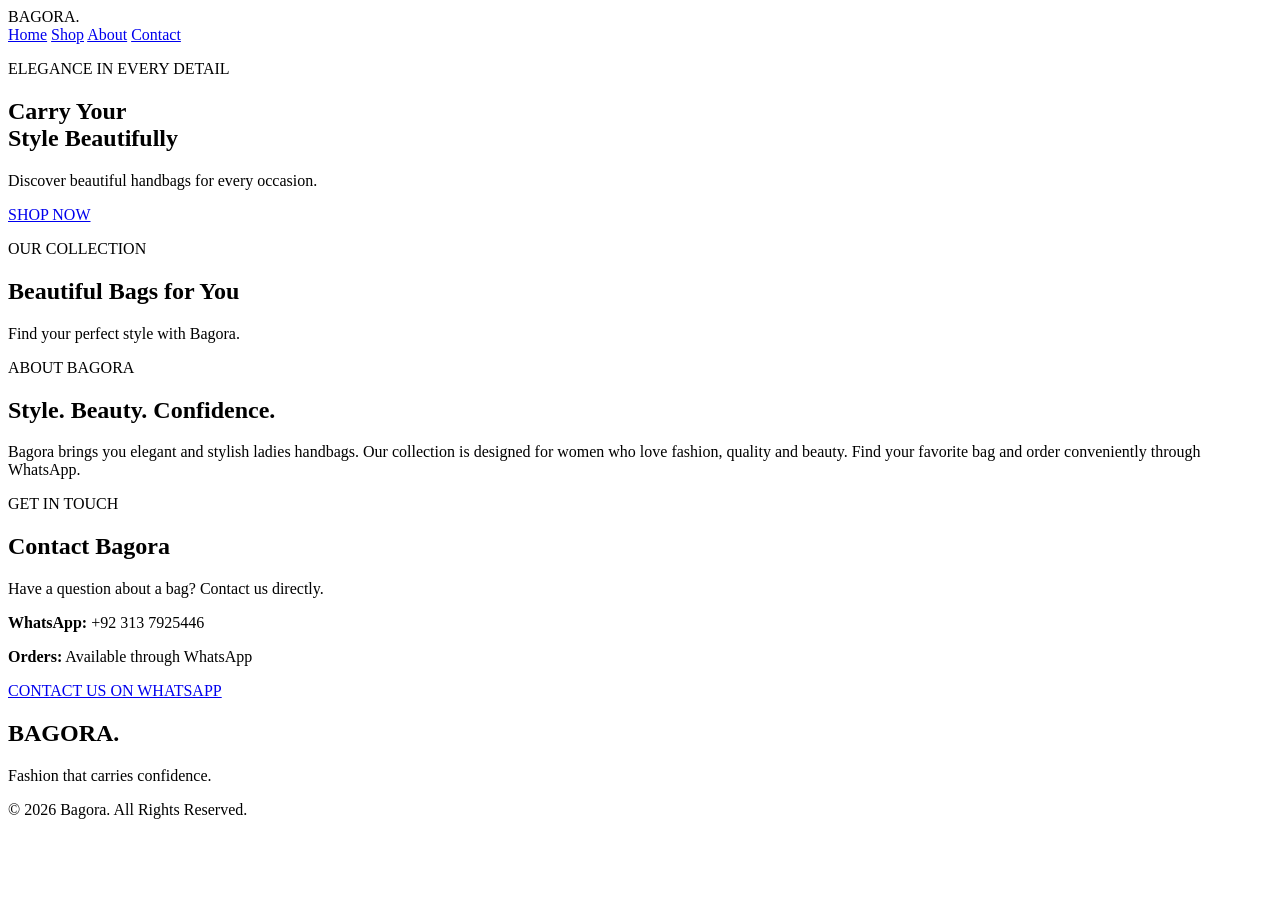
==== commit c129c6d3: "Update index.html" ====
--- a/index.html
+++ b/index.html
@@ -1,428 +1,79 @@
+
 <!DOCTYPE html>
 <html lang="en">
 <head>
-<meta charset="UTF-8">
-<meta name="viewport" content="width=device-width, initial-scale=1.0">
-<title>Bagora | Ladies Bags</title>
-
-<link rel="stylesheet" href="main.css">
-<link rel="stylesheet" href="style.css">
+    <meta charset="UTF-8">
+    <meta name="viewport" content="width=device-width, initial-scale=1.0">
+    <title>Bagora | Ladies Bags</title>
+    <link rel="stylesheet" href="style.css">
 </head>
-
 <body>
 
-<header class="header">
+<header class="navbar">
     <div class="logo">BAGORA<span>.</span></div>
 
     <nav>
         <a href="#home">Home</a>
-        <a href="#products">All Products</a>
-        <a href="#upload">Upload Bag</a>
-        <a href="admin.html">Admin</a>
+        <a href="#products">Shop</a>
+        <a href="#about">About</a>
+        <a href="#contact">Contact</a>
     </nav>
 </header>
 
-<!-- HERO SECTION -->
 <section class="hero" id="home">
     <div class="hero-content">
-        <p class="hero-small">YOUR STYLE, YOUR BAG</p>
-        <h1>Beautiful Bags.<br>Beautiful Style.</h1>
-        <p>Discover beautiful bags for your everyday style.</p>
-        <a href="#products" class="hero-btn">SHOP NOW</a>
+        <p class="subtitle">ELEGANCE IN EVERY DETAIL</p>
+        <h1>Carry Your<br>Style Beautifully</h1>
+        <p>Discover beautiful handbags for every occasion.</p>
+        <a href="#products" class="main-btn">SHOP NOW</a>
     </div>
 </section>
 
-<!-- PRODUCTS -->
-<section class="products-section" id="products">
+<section class="section" id="products">
+    <p class="subtitle">OUR COLLECTION</p>
+    <h2>Beautiful Bags for You</h2>
+    <p class="section-description">
+        Find your perfect style with Bagora.
+    </p>
 
-    <div class="section-heading">
-        <p>OUR COLLECTION</p>
-        <h2>All Products</h2>
-    </div>
-
-    <div id="productGrid" class="product-grid"></div>
-
-    <div id="emptyMessage" class="empty-message">
-        <h3>No Products Available</h3>
-        <p>Our collection will appear here when products are uploaded.</p>
-    </div>
-
+    <div class="products-grid" id="productList"></div>
 </section>
 
-<!-- UPLOAD SECTION -->
-<section class="upload-section" id="upload">
-
-    <div class="section-heading">
-        <p>ADD YOUR COLLECTION</p>
-        <h2>Upload a New Bag</h2>
+<section class="about-section" id="about">
+    <div class="about-content">
+        <p class="subtitle">ABOUT BAGORA</p>
+        <h2>Style. Beauty. Confidence.</h2>
+        <p>
+            Bagora brings you elegant and stylish ladies handbags.
+            Our collection is designed for women who love fashion,
+            quality and beauty. Find your favorite bag and order
+            conveniently through WhatsApp.
+        </p>
     </div>
-
-    <div class="upload-box">
-
-        <form id="uploadForm">
-
-            <label>Bag Photo</label>
-            <input type="file" id="bagPhoto" accept="image/*" required>
-
-            <div id="previewBox">
-                <img id="previewImage" src="" alt="Bag preview">
-            </div>
-
-            <label>Bag Name</label>
-            <input type="text" id="bagName" placeholder="Enter bag name" required>
-
-            <label>Price (Rs.)</label>
-            <input type="number" id="bagPrice" placeholder="Enter price" min="1" required>
-
-            <label>Description</label>
-            <textarea id="bagDescription" placeholder="Enter bag description"></textarea>
-
-            <button type="submit" class="main-btn">UPLOAD PRODUCT</button>
-
-        </form>
-
-    </div>
-
 </section>
 
-<!-- FOOTER -->
+<section class="contact-section" id="contact">
+    <p class="subtitle">GET IN TOUCH</p>
+    <h2>Contact Bagora</h2>
+    <p>Have a question about a bag? Contact us directly.</p>
+
+    <div class="contact-card">
+        <p><strong>WhatsApp:</strong> +92 313 7925446</p>
+        <p><strong>Orders:</strong> Available through WhatsApp</p>
+        <a class="main-btn"
+           href="https://wa.me/923137925446"
+           target="_blank">
+           CONTACT US ON WHATSAPP
+        </a>
+    </div>
+</section>
+
 <footer>
     <h2>BAGORA.</h2>
-    <p>Beautiful Bags. Beautiful Style.</p>
+    <p>Fashion that carries confidence.</p>
     <p>© 2026 Bagora. All Rights Reserved.</p>
 </footer>
 
-<!-- ORDER MODAL -->
-<div class="modal" id="orderModal">
-
-    <div class="modal-box">
-
-        <button class="close-btn" id="closeModal">&times;</button>
-
-        <h2>Place Your Order</h2>
-        <p class="modal-subtitle">Complete your order details below.</p>
-
-        <div id="orderProductInfo"></div>
-
-        <form id="orderForm">
-
-            <label>Your Name</label>
-            <input type="text" id="customerName" placeholder="Enter your name" required>
-
-            <label>WhatsApp Number</label>
-            <input type="tel" id="customerPhone" placeholder="03XXXXXXXXX" required>
-
-            <label>Quantity</label>
-            <input type="number" id="orderQty" value="1" min="1" required>
-
-            <div class="price-summary">
-                <p>Product Total: <span id="productTotal">Rs. 0</span></p>
-                <p>Delivery Charges: <span>Rs. 100</span></p>
-                <h3>Grand Total: <span id="grandTotal">Rs. 100</span></h3>
-            </div>
-
-            <button type="submit" class="main-btn">CONFIRM ORDER</button>
-
-        </form>
-
-    </div>
-
-</div>
-
-<script>
-const DELIVERY_CHARGES = 100;
-
-let products = JSON.parse(localStorage.getItem("bagoraProducts") || "[]");
-let orders = JSON.parse(localStorage.getItem("bagoraOrders") || "[]");
-
-let selectedProduct = null;
-
-function saveProducts() {
-    localStorage.setItem("bagoraProducts", JSON.stringify(products));
-}
-
-function saveOrders() {
-    localStorage.setItem("bagoraOrders", JSON.stringify(orders));
-}
-
-function escapeHTML(text) {
-    return String(text ?? "").replace(/[&<>"']/g, function(character) {
-        return {
-            "&": "&amp;",
-            "<": "&lt;",
-            ">": "&gt;",
-            '"': "&quot;",
-            "'": "&#39;"
-        }[character];
-    });
-}
-
-/* SHOW PRODUCTS */
-
-function showProducts() {
-
-    const grid = document.getElementById("productGrid");
-    const empty = document.getElementById("emptyMessage");
-
-    grid.innerHTML = "";
-
-    if (products.length === 0) {
-        empty.style.display = "block";
-        return;
-    }
-
-    empty.style.display = "none";
-
-    products.forEach(function(product) {
-
-        const card = document.createElement("div");
-        card.className = "product-card";
-
-        card.innerHTML = `
-            <img src="${product.image}" alt="Bag">
-            <div class="product-info">
-                <h3>${escapeHTML(product.name)}</h3>
-                <p class="product-description">${escapeHTML(product.description || "")}</p>
-                <h4>Rs. ${Number(product.price).toLocaleString()}</h4>
-                <button class="order-btn">ORDER NOW</button>
-            </div>
-        `;
-
-        card.querySelector(".order-btn").addEventListener("click", function() {
-            openOrder(product);
-        });
-
-        grid.appendChild(card);
-    });
-}
-
-/* IMAGE PREVIEW */
-
-document.getElementById("bagPhoto").addEventListener("change", function() {
-
-    const file = this.files[0];
-
-    if (!file) return;
-
-    if (!file.type.startsWith("image/")) {
-        alert("Please select an image.");
-        this.value = "";
-        return;
-    }
-
-    const reader = new FileReader();
-
-    reader.onload = function(event) {
-        document.getElementById("previewImage").src = event.target.result;
-        document.getElementById("previewBox").style.display = "block";
-    };
-
-    reader.readAsDataURL(file);
-});
-
-/* COMPRESS IMAGE */
-
-function compressImage(file) {
-
-    return new Promise(function(resolve, reject) {
-
-        const reader = new FileReader();
-
-        reader.onload = function(event) {
-
-            const image = new Image();
-
-            image.onload = function() {
-
-                const canvas = document.createElement("canvas");
-                const maxSize = 900;
-
-                let width = image.width;
-                let height = image.height;
-
-                if (width > maxSize || height > maxSize) {
-                    const ratio = Math.min(maxSize / width, maxSize / height);
-                    width *= ratio;
-                    height *= ratio;
-                }
-
-                canvas.width = width;
-                canvas.height = height;
-
-                const context = canvas.getContext("2d");
-                context.drawImage(image, 0, 0, width, height);
-
-                resolve(canvas.toDataURL("image/jpeg", 0.70));
-            };
-
-            image.onerror = reject;
-            image.src = event.target.result;
-        };
-
-        reader.onerror = reject;
-        reader.readAsDataURL(file);
-    });
-}
-
-/* UPLOAD PRODUCT */
-
-document.getElementById("uploadForm").addEventListener("submit", async function(event) {
-
-    event.preventDefault();
-
-    const file = document.getElementById("bagPhoto").files[0];
-    const name = document.getElementById("bagName").value.trim();
-    const price = Number(document.getElementById("bagPrice").value);
-    const description = document.getElementById("bagDescription").value.trim();
-
-    if (!file || !name || price <= 0) {
-        alert("Please complete all required fields.");
-        return;
-    }
-
-    try {
-
-        const image = await compressImage(file);
-
-        const product = {
-            id: Date.now(),
-            name: name,
-            price: price,
-            description: description,
-            image: image
-        };
-
-        products.unshift(product);
-
-        saveProducts();
-        showProducts();
-
-        this.reset();
-        document.getElementById("previewBox").style.display = "none";
-
-        alert("Product uploaded successfully!");
-
-        document.getElementById("products").scrollIntoView({
-            behavior: "smooth"
-        });
-
-    } catch (error) {
-        alert("Unable to upload. The image may be too large or storage is full.");
-    }
-});
-
-/* OPEN ORDER */
-
-function openOrder(product) {
-
-    selectedProduct = product;
-
-    document.getElementById("orderProductInfo").innerHTML = `
-        <div class="order-product">
-            <img src="${product.image}" alt="Bag">
-            <div>
-                <h3>${escapeHTML(product.name)}</h3>
-                <p>Rs. ${Number(product.price).toLocaleString()}</p>
-            </div>
-        </div>
-    `;
-
-    document.getElementById("orderQty").value = 1;
-
-    updateOrderTotal();
-
-    document.getElementById("orderModal").style.display = "flex";
-}
-
-/* TOTAL CALCULATION */
-
-function updateOrderTotal() {
-
-    if (!selectedProduct) return;
-
-    let quantity = Number(document.getElementById("orderQty").value);
-
-    if (!quantity || quantity < 1) quantity = 1;
-
-    const productTotal = selectedProduct.price * quantity;
-    const total = productTotal + DELIVERY_CHARGES;
-
-    document.getElementById("productTotal").textContent =
-        "Rs. " + productTotal.toLocaleString();
-
-    document.getElementById("grandTotal").textContent =
-        "Rs. " + total.toLocaleString();
-}
-
-document.getElementById("orderQty").addEventListener("input", updateOrderTotal);
-
-/* CLOSE MODAL */
-
-document.getElementById("closeModal").addEventListener("click", function() {
-    document.getElementById("orderModal").style.display = "none";
-});
-
-document.getElementById("orderModal").addEventListener("click", function(event) {
-    if (event.target === this) {
-        this.style.display = "none";
-    }
-});
-
-/* SAVE ORDER */
-
-document.getElementById("orderForm").addEventListener("submit", function(event) {
-
-    event.preventDefault();
-
-    if (!selectedProduct) return;
-
-    const name = document.getElementById("customerName").value.trim();
-    const phone = document.getElementById("customerPhone").value.trim();
-    const quantity = Number(document.getElementById("orderQty").value);
-
-    if (!name || !phone || quantity < 1) {
-        alert("Please enter valid order details.");
-        return;
-    }
-
-    const productTotal = selectedProduct.price * quantity;
-    const total = productTotal + DELIVERY_CHARGES;
-
-    const order = {
-        id: Date.now(),
-        customerName: name,
-        customerPhone: phone,
-        productName: selectedProduct.name,
-        productPrice: selectedProduct.price,
-        quantity: quantity,
-        delivery: DELIVERY_CHARGES,
-        total: total,
-        date: new Date().toLocaleString(),
-        status: "New"
-    };
-
-    orders.unshift(order);
-
-    try {
-        saveOrders();
-    } catch (error) {
-        orders.shift();
-        alert("Unable to save order. Browser storage may be full.");
-        return;
-    }
-
-    this.reset();
-    document.getElementById("orderModal").style.display = "none";
-
-    alert("Order placed successfully!");
-
-    selectedProduct = null;
-});
-
-/* INITIAL LOAD */
-
-showProducts();
-</script>
-
+<script src="script.js"></script>
 </body>
 </html>
--- a/style.css
+++ b/style.css
@@ -1,85 +1,60 @@
+/* TABLETS */
 
-/* SMOOTH SCROLL */
-
-html {
-    scroll-behavior: smooth;
-}
-
-button {
-    transition: 0.3s;
-}
-
-/* TABLET */
-
-@media (max-width: 950px) {
-
-    .hero {
-        padding: 40px 5%;
-        gap: 25px;
-    }
-
-    .hero-text h1 {
-        font-size: 42px;
-    }
-
-    .hero-image img {
-        height: 350px;
-    }
+@media screen and (max-width: 1000px) {
 
     .product-grid {
         grid-template-columns: repeat(3, 1fr);
+    }
+
+    .hero h1 {
+        font-size: 55px;
     }
 
 }
 
 /* MOBILE */
 
-@media (max-width: 650px) {
+@media screen and (max-width: 700px) {
 
     .header {
         flex-direction: column;
         gap: 20px;
-        padding: 20px;
+        padding: 20px 5%;
+    }
+
+    .logo {
+        font-size: 27px;
     }
 
     nav {
-        gap: 18px;
+        gap: 15px;
         flex-wrap: wrap;
         justify-content: center;
     }
 
     nav a {
-        font-size: 13px;
+        font-size: 12px;
     }
 
     .hero {
-        flex-direction: column;
-        padding: 35px 20px;
+        min-height: 420px;
+        padding: 50px 7%;
     }
 
-    .hero-text,
-    .hero-image {
-        width: 100%;
+    .hero h1 {
+        font-size: 43px;
     }
 
-    .hero-text h1 {
-        font-size: 40px;
-    }
-
-    .hero-text p {
+    .hero-content p {
         font-size: 15px;
     }
 
-    .hero-image img {
-        height: 300px;
+    .products-section {
+        padding: 60px 5%;
     }
 
-    .products-section {
-        padding: 45px 20px;
-    }
-
-    .products-section h2 {
-        font-size: 28px;
+    .section-heading h2 {
+        font-size: 30px;
     }
 
     .product-grid {
@@ -87,42 +62,71 @@
         gap: 12px;
     }
 
-    .product-image {
-        height: 190px;
+    .product-card img {
+        height: 220px;
     }
 
     .product-info {
-        padding: 12px;
+        padding: 13px;
     }
 
     .product-info h3 {
         font-size: 15px;
     }
 
-    .product-price {
-        font-size: 18px;
-    }
-
     .product-description {
         font-size: 12px;
     }
 
+    .product-info h4 {
+        font-size: 17px;
+    }
+
+    .order-btn {
+        padding: 11px 5px;
+        font-size: 12px;
+    }
+
+    .upload-section {
+        padding: 60px 5%;
+    }
+
     .upload-box {
-        padding: 22px 16px;
+        padding: 22px;
+    }
+
+    .modal-box {
+        padding: 25px 18px;
+    }
+
+    .price-summary h3 {
+        font-size: 16px;
     }
 
 }
 
-/* SMALL PHONES */
+/* SMALL MOBILE */
 
-@media (max-width: 380px) {
+@media screen and (max-width: 380px) {
+
+    nav {
+        gap: 10px;
+    }
+
+    nav a {
+        font-size: 11px;
+    }
+
+    .hero h1 {
+        font-size: 36px;
+    }
 
     .product-grid {
         grid-template-columns: 1fr;
     }
 
-    .product-image {
-        height: 250px;
+    .product-card img {
+        height: 300px;
     }
 
 }
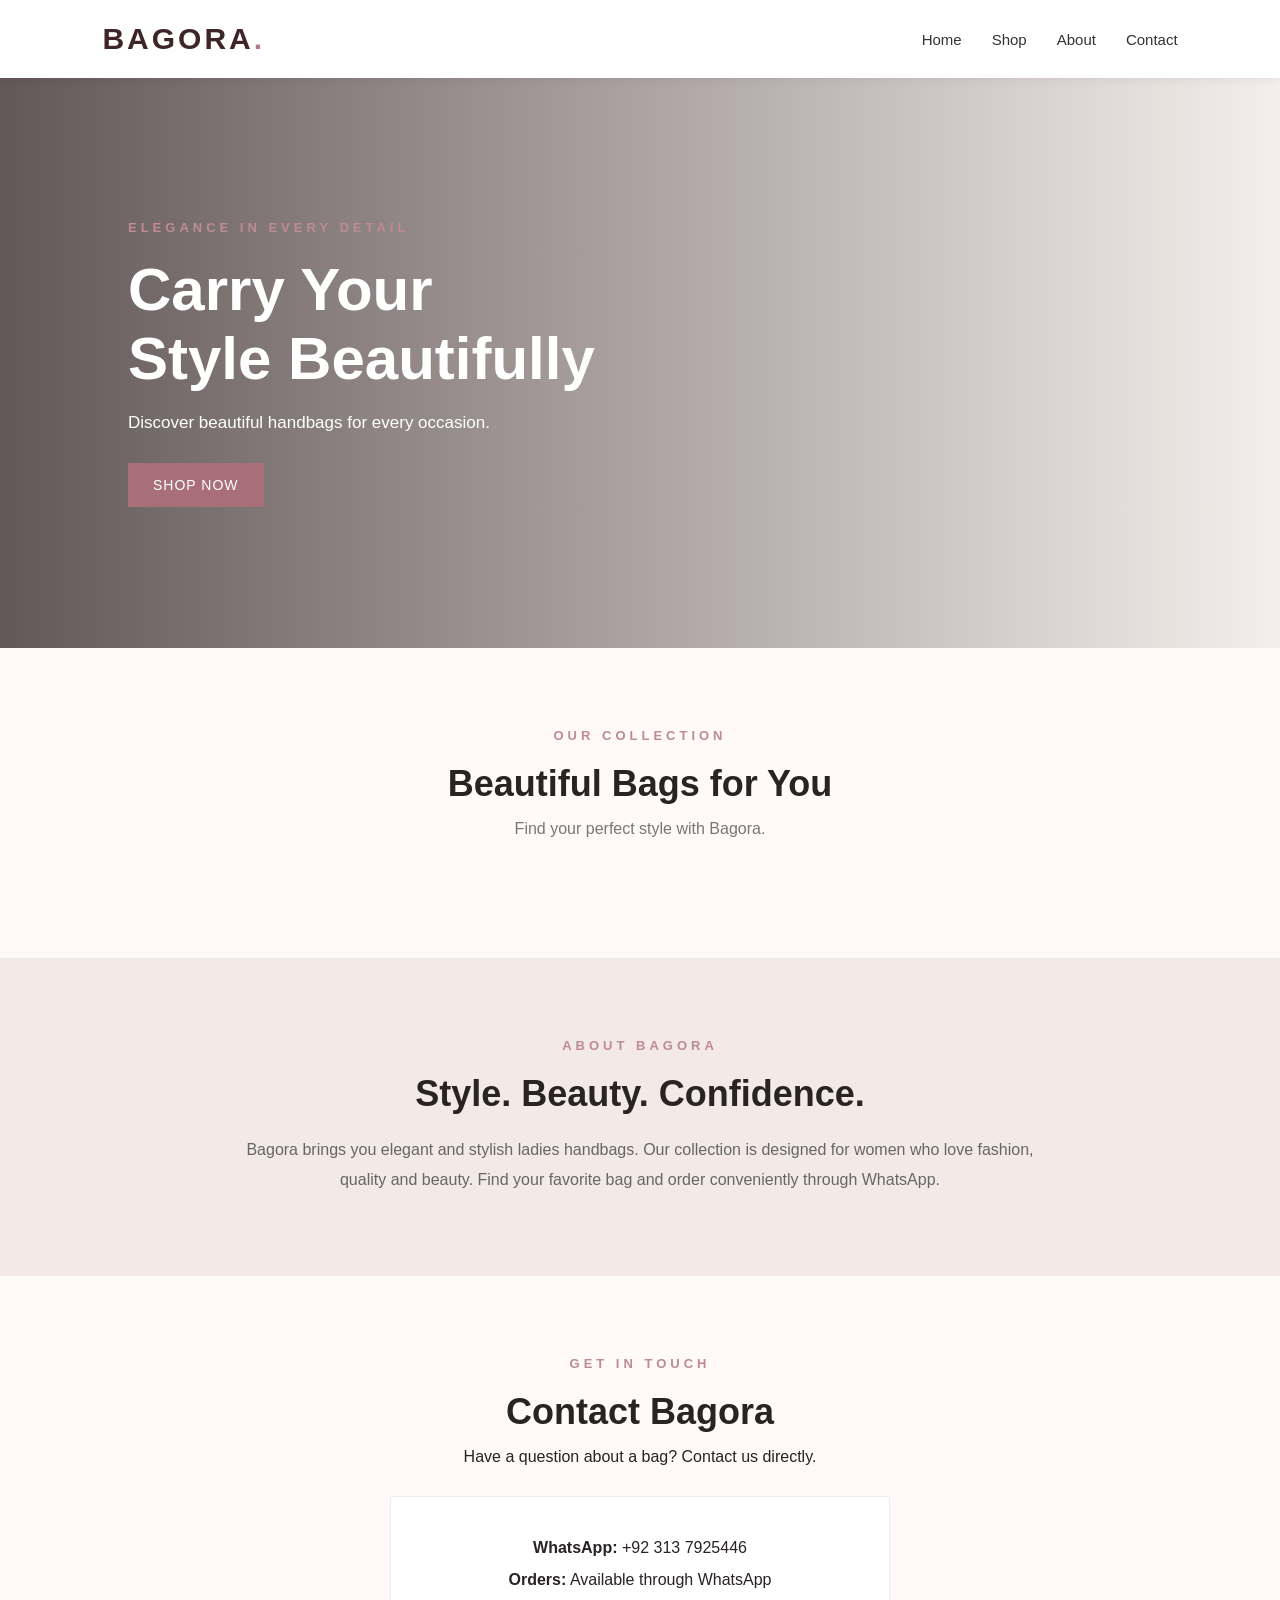
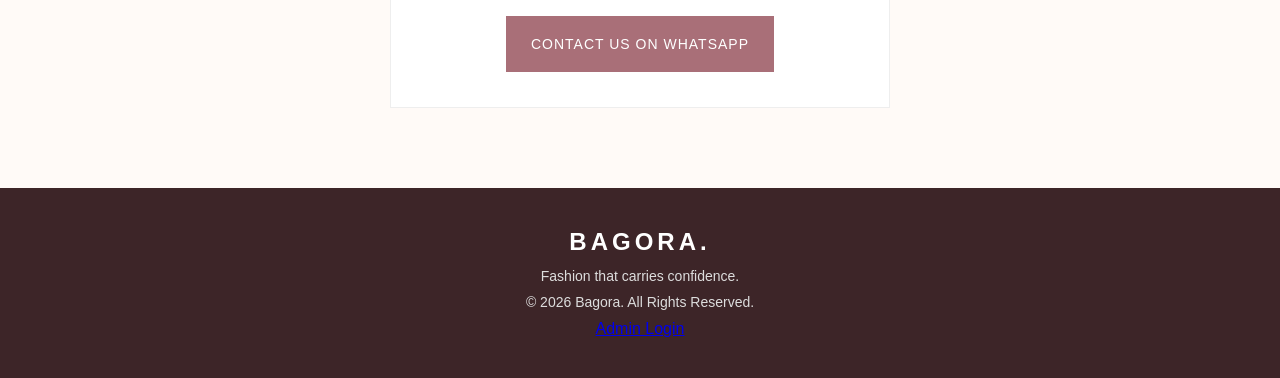
==== commit 35fd98d3: "Update index.html" ====
--- a/index.html
+++ b/index.html
@@ -9,6 +9,7 @@
 </head>
 <body>
 
+<!-- NAVIGATION -->
 <header class="navbar">
     <div class="logo">BAGORA<span>.</span></div>
 
@@ -20,60 +21,98 @@
     </nav>
 </header>
 
+<!-- HOME BANNER -->
 <section class="hero" id="home">
     <div class="hero-content">
         <p class="subtitle">ELEGANCE IN EVERY DETAIL</p>
+
         <h1>Carry Your<br>Style Beautifully</h1>
+
         <p>Discover beautiful handbags for every occasion.</p>
+
         <a href="#products" class="main-btn">SHOP NOW</a>
     </div>
 </section>
 
+<!-- PRODUCTS -->
 <section class="section" id="products">
+
     <p class="subtitle">OUR COLLECTION</p>
+
     <h2>Beautiful Bags for You</h2>
+
     <p class="section-description">
         Find your perfect style with Bagora.
     </p>
 
+    <!-- Products are automatically displayed here -->
     <div class="products-grid" id="productList"></div>
+
 </section>
 
+<!-- ABOUT -->
 <section class="about-section" id="about">
+
     <div class="about-content">
+
         <p class="subtitle">ABOUT BAGORA</p>
+
         <h2>Style. Beauty. Confidence.</h2>
+
         <p>
             Bagora brings you elegant and stylish ladies handbags.
             Our collection is designed for women who love fashion,
             quality and beauty. Find your favorite bag and order
             conveniently through WhatsApp.
         </p>
+
     </div>
+
 </section>
 
+<!-- CONTACT -->
 <section class="contact-section" id="contact">
+
     <p class="subtitle">GET IN TOUCH</p>
+
     <h2>Contact Bagora</h2>
+
     <p>Have a question about a bag? Contact us directly.</p>
 
     <div class="contact-card">
+
         <p><strong>WhatsApp:</strong> +92 313 7925446</p>
+
         <p><strong>Orders:</strong> Available through WhatsApp</p>
+
         <a class="main-btn"
            href="https://wa.me/923137925446"
            target="_blank">
-           CONTACT US ON WHATSAPP
+            CONTACT US ON WHATSAPP
         </a>
+
     </div>
+
 </section>
 
+<!-- FOOTER -->
 <footer>
+
     <h2>BAGORA.</h2>
+
     <p>Fashion that carries confidence.</p>
+
     <p>© 2026 Bagora. All Rights Reserved.</p>
+
+    <!-- ADMIN LOGIN BUTTON -->
+    <div class="admin-link">
+        <a href="admin.html">Admin Login</a>
+    </div>
+
 </footer>
 
+<!-- JAVASCRIPT -->
 <script src="script.js"></script>
+
 </body>
 </html>
--- a/style.css
+++ b/style.css
@@ -1,29 +1,392 @@
-/* TABLETS */
-
-@media screen and (max-width: 1000px) {
-
-    .product-grid {
-        grid-template-columns: repeat(3, 1fr);
+
+* {
+    margin: 0;
+    padding: 0;
+    box-sizing: border-box;
+}
+
+body {
+    font-family: Arial, Helvetica, sans-serif;
+    background: #fffaf7;
+    color: #292323;
+}
+
+html {
+    scroll-behavior: smooth;
+}
+
+.navbar {
+    background: #ffffff;
+    display: flex;
+    justify-content: space-between;
+    align-items: center;
+    padding: 22px 8%;
+    box-shadow: 0 2px 10px rgba(0,0,0,0.06);
+    position: sticky;
+    top: 0;
+    z-index: 10;
+}
+
+.logo {
+    font-size: 30px;
+    font-weight: bold;
+    letter-spacing: 3px;
+    color: #3d2528;
+}
+
+.logo span {
+    color: #b77b83;
+}
+
+nav {
+    display: flex;
+    gap: 30px;
+}
+
+nav a {
+    text-decoration: none;
+    color: #333;
+    font-size: 15px;
+    transition: 0.3s;
+}
+
+nav a:hover {
+    color: #b77b83;
+}
+
+.hero {
+    min-height: 570px;
+    display: flex;
+    align-items: center;
+    padding: 70px 10%;
+    background:
+        linear-gradient(90deg, rgba(39,25,27,0.72), rgba(39,25,27,0.05)),
+        url("https://images.unsplash.com/photo-1584917865442-de89df76afd3?auto=format&fit=crop&w=1600&q=85");
+    background-position: center;
+    background-size: cover;
+    color: white;
+}
+
+.hero-content {
+    max-width: 600px;
+}
+
+.subtitle {
+    color: #bd8b92;
+    font-size: 13px;
+    letter-spacing: 4px;
+    font-weight: bold;
+    margin-bottom: 20px;
+}
+
+.hero h1 {
+    font-size: 60px;
+    line-height: 1.15;
+    margin-bottom: 20px;
+}
+
+.hero-content > p:not(.subtitle) {
+    margin-bottom: 30px;
+    font-size: 17px;
+}
+
+.main-btn {
+    background: #a96f78;
+    color: white;
+    padding: 14px 25px;
+    border: none;
+    text-decoration: none;
+    display: inline-block;
+    cursor: pointer;
+    font-size: 14px;
+    letter-spacing: 1px;
+    transition: 0.3s;
+}
+
+.main-btn:hover {
+    background: #87535c;
+}
+
+.section {
+    padding: 80px 8%;
+    text-align: center;
+}
+
+.section h2,
+.contact-section h2,
+.about-content h2 {
+    font-size: 36px;
+    margin-bottom: 15px;
+}
+
+.section-description {
+    color: #777;
+    margin-bottom: 40px;
+}
+
+.products-grid {
+    display: grid;
+    grid-template-columns: repeat(4, 1fr);
+    gap: 25px;
+    margin-top: 40px;
+}
+
+.product-card {
+    background: #fff;
+    border: 1px solid #eee6e3;
+    text-align: left;
+    overflow: hidden;
+    transition: 0.3s;
+}
+
+.product-card:hover {
+    transform: translateY(-6px);
+    box-shadow: 0 10px 25px rgba(0,0,0,0.08);
+}
+
+.product-card img {
+    width: 100%;
+    height: 280px;
+    object-fit: cover;
+    background: #f3e9e6;
+}
+
+.product-info {
+    padding: 20px;
+}
+
+.product-info h3 {
+    margin-bottom: 10px;
+    font-size: 19px;
+}
+
+.product-info p {
+    color: #777;
+    font-size: 14px;
+    margin-bottom: 12px;
+}
+
+.price {
+    color: #a96f78;
+    font-size: 21px;
+    font-weight: bold;
+    margin-bottom: 15px;
+}
+
+.order-btn {
+    width: 100%;
+    background: #3d2528;
+    color: white;
+    padding: 12px;
+    border: none;
+    cursor: pointer;
+}
+
+.order-btn:hover {
+    background: #a96f78;
+}
+
+.about-section {
+    padding: 80px 10%;
+    background: #f3e9e6;
+    text-align: center;
+}
+
+.about-content {
+    max-width: 800px;
+    margin: auto;
+}
+
+.about-content p:not(.subtitle) {
+    line-height: 1.9;
+    color: #666;
+    margin-top: 20px;
+}
+
+.contact-section {
+    padding: 80px 20px;
+    text-align: center;
+}
+
+.contact-card {
+    max-width: 500px;
+    margin: 30px auto 0;
+    background: white;
+    border: 1px solid #eee;
+    padding: 35px;
+    line-height: 2;
+}
+
+.contact-card .main-btn {
+    margin-top: 20px;
+}
+
+footer {
+    background: #3d2528;
+    color: white;
+    text-align: center;
+    padding: 40px 20px;
+}
+
+footer h2 {
+    letter-spacing: 4px;
+    margin-bottom: 12px;
+}
+
+footer p {
+    margin: 10px 0;
+    color: #ddd;
+    font-size: 14px;
+}
+
+/* ADMIN PAGE */
+
+.admin-body {
+    background: #f3f0ef;
+    min-height: 100vh;
+}
+
+.admin-container {
+    width: 92%;
+    max-width: 1100px;
+    margin: 40px auto;
+}
+
+.admin-header {
+    display: flex;
+    justify-content: space-between;
+    align-items: center;
+    padding: 25px;
+    background: #3d2528;
+    color: white;
+    margin-bottom: 25px;
+}
+
+.admin-header h1 {
+    letter-spacing: 3px;
+}
+
+.admin-header span {
+    color: #d6a5ad;
+}
+
+.back-btn {
+    text-decoration: none;
+    color: white;
+    background: #a96f78;
+    padding: 12px 18px;
+}
+
+.admin-box {
+    background: white;
+    padding: 30px;
+    margin-bottom: 25px;
+    box-shadow: 0 3px 15px rgba(0,0,0,0.05);
+}
+
+.admin-box h2 {
+    margin-bottom: 20px;
+}
+
+.admin-box > p {
+    color: #666;
+    margin-bottom: 20px;
+}
+
+.admin-box label {
+    display: block;
+    margin: 18px 0 8px;
+    font-weight: bold;
+}
+
+.admin-box input,
+.admin-box textarea {
+    width: 100%;
+    padding: 13px;
+    border: 1px solid #ddd;
+    margin-bottom: 12px;
+    font-size: 15px;
+}
+
+.admin-box textarea {
+    min-height: 100px;
+    resize: vertical;
+}
+
+.admin-box form .main-btn {
+    width: 100%;
+    margin-top: 10px;
+}
+
+.message {
+    margin-top: 15px;
+    color: #a96f78;
+}
+
+.admin-product {
+    display: flex;
+    align-items: center;
+    gap: 15px;
+    border-bottom: 1px solid #eee;
+    padding: 15px 0;
+}
+
+.admin-product img {
+    width: 90px;
+    height: 90px;
+    object-fit: cover;
+}
+
+.admin-product-details {
+    flex: 1;
+}
+
+.admin-product-details p {
+    margin-top: 8px;
+    color: #a96f78;
+    font-weight: bold;
+}
+
+.delete-btn {
+    background: #b33131;
+    color: white;
+    padding: 10px 15px;
+    border: none;
+    cursor: pointer;
+}
+
+.logout-btn {
+    background: #3d2528;
+    color: white;
+    padding: 13px 25px;
+    border: none;
+    cursor: pointer;
+    margin-bottom: 30px;
+}
+
+.empty-message {
+    padding: 30px;
+    color: #888;
+    text-align: center;
+}
+
+/* MOBILE DESIGN */
+
+@media (max-width: 900px) {
+    .products-grid {
+        grid-template-columns: repeat(2, 1fr);
     }
 
     .hero h1 {
-        font-size: 55px;
-    }
-
-}
-
-/* MOBILE */
-
-@media screen and (max-width: 700px) {
-
-    .header {
+        font-size: 45px;
+    }
+}
+
+@media (max-width: 600px) {
+    .navbar {
         flex-direction: column;
         gap: 20px;
-        padding: 20px 5%;
-    }
-
-    .logo {
-        font-size: 27px;
+        padding: 20px 10px;
     }
 
     nav {
@@ -33,100 +396,74 @@
     }
 
     nav a {
-        font-size: 12px;
+        font-size: 13px;
     }
 
     .hero {
-        min-height: 420px;
-        padding: 50px 7%;
+        min-height: 480px;
+        padding: 40px 7%;
     }
 
     .hero h1 {
-        font-size: 43px;
-    }
-
-    .hero-content p {
-        font-size: 15px;
-    }
-
-    .products-section {
-        padding: 60px 5%;
-    }
-
-    .section-heading h2 {
-        font-size: 30px;
-    }
-
-    .product-grid {
-        grid-template-columns: repeat(2, 1fr);
+        font-size: 38px;
+    }
+
+    .section {
+        padding: 55px 5%;
+    }
+
+    .section h2,
+    .contact-section h2,
+    .about-content h2 {
+        font-size: 28px;
+    }
+
+    .products-grid {
+        grid-template-columns: 1fr 1fr;
         gap: 12px;
     }
 
     .product-card img {
-        height: 220px;
+        height: 190px;
     }
 
     .product-info {
-        padding: 13px;
+        padding: 12px;
     }
 
     .product-info h3 {
-        font-size: 15px;
-    }
-
-    .product-description {
-        font-size: 12px;
-    }
-
-    .product-info h4 {
+        font-size: 16px;
+    }
+
+    .price {
         font-size: 17px;
     }
 
-    .order-btn {
-        padding: 11px 5px;
-        font-size: 12px;
-    }
-
-    .upload-section {
-        padding: 60px 5%;
-    }
-
-    .upload-box {
-        padding: 22px;
-    }
-
-    .modal-box {
-        padding: 25px 18px;
-    }
-
-    .price-summary h3 {
-        font-size: 16px;
-    }
-
-}
-
-/* SMALL MOBILE */
-
-@media screen and (max-width: 380px) {
-
-    nav {
-        gap: 10px;
-    }
-
-    nav a {
-        font-size: 11px;
-    }
-
-    .hero h1 {
-        font-size: 36px;
-    }
-
-    .product-grid {
-        grid-template-columns: 1fr;
-    }
-
-    .product-card img {
-        height: 300px;
-    }
-
-}
+    .admin-container {
+        width: 95%;
+        margin: 15px auto;
+    }
+
+    .admin-box {
+        padding: 18px;
+    }
+
+    .admin-header {
+        flex-direction: column;
+        gap: 15px;
+        text-align: center;
+    }
+
+    .admin-product {
+        flex-wrap: wrap;
+    }
+
+    .admin-product img {
+        width: 75px;
+        height: 75px;
+    }
+
+    .delete-btn {
+        width: 100%;
+    }
+}
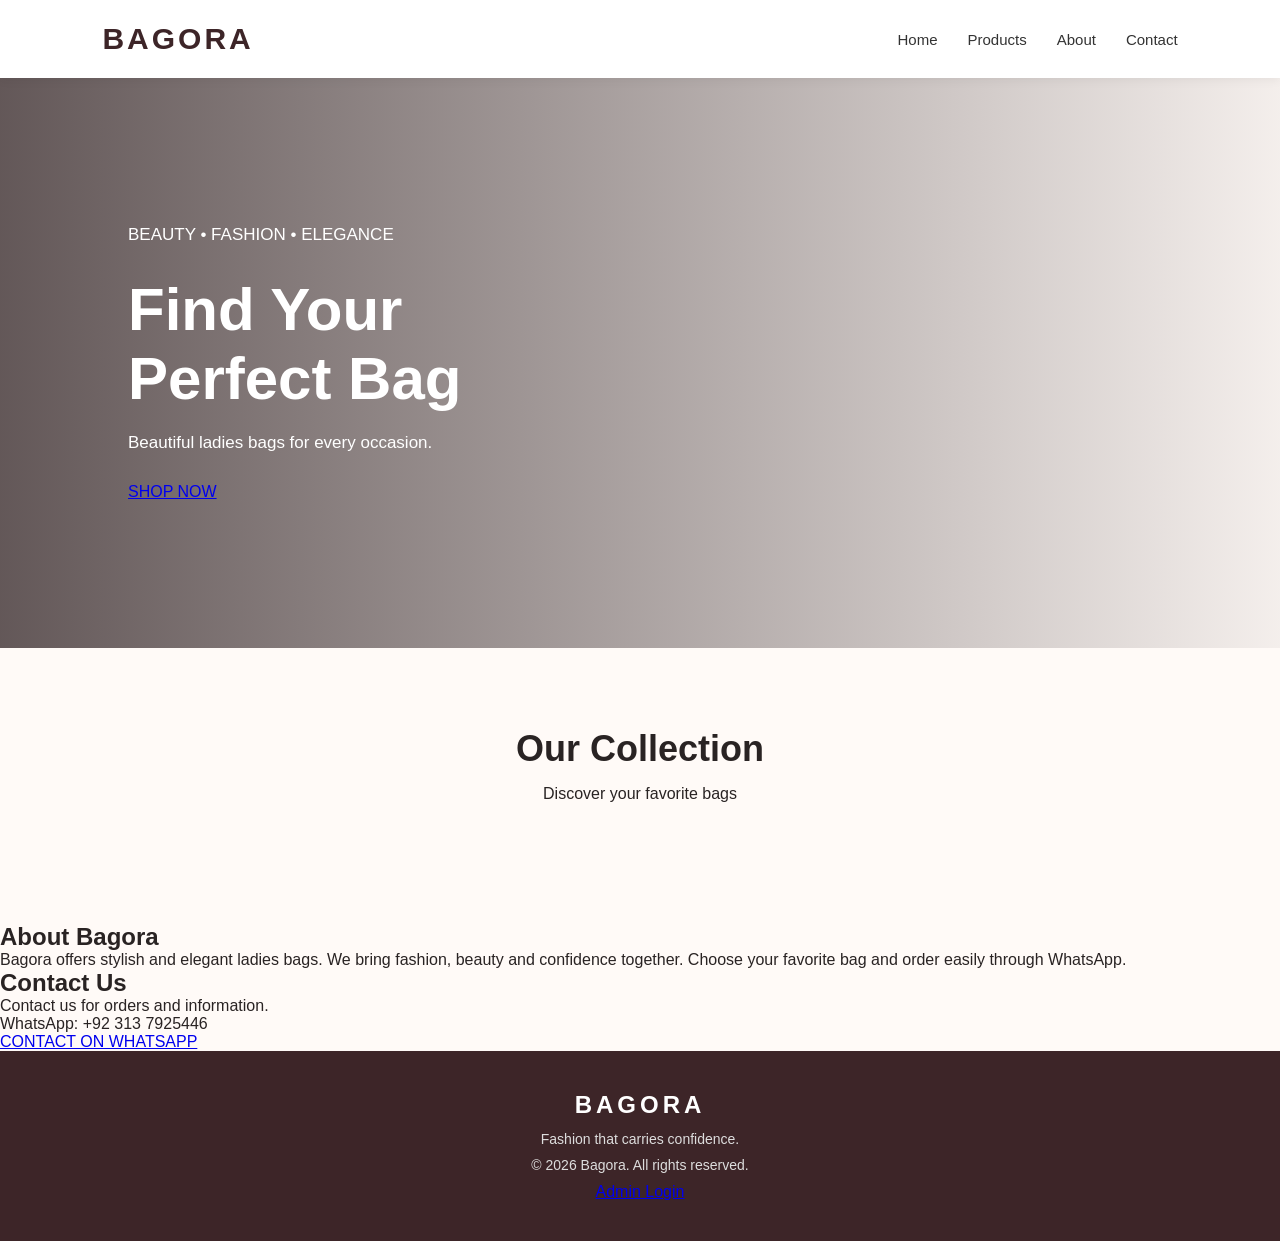
==== commit 8423dc62: "Update index.html" ====
--- a/index.html
+++ b/index.html
@@ -4,115 +4,65 @@
 <head>
     <meta charset="UTF-8">
     <meta name="viewport" content="width=device-width, initial-scale=1.0">
-    <title>Bagora | Ladies Bags</title>
+    <title>Bagora - Ladies Bags</title>
     <link rel="stylesheet" href="style.css">
 </head>
 <body>
 
-<!-- NAVIGATION -->
 <header class="navbar">
-    <div class="logo">BAGORA<span>.</span></div>
+    <h2 class="logo">BAGORA</h2>
 
     <nav>
         <a href="#home">Home</a>
-        <a href="#products">Shop</a>
+        <a href="#products">Products</a>
         <a href="#about">About</a>
         <a href="#contact">Contact</a>
     </nav>
 </header>
 
-<!-- HOME BANNER -->
 <section class="hero" id="home">
     <div class="hero-content">
-        <p class="subtitle">ELEGANCE IN EVERY DETAIL</p>
-
-        <h1>Carry Your<br>Style Beautifully</h1>
-
-        <p>Discover beautiful handbags for every occasion.</p>
-
-        <a href="#products" class="main-btn">SHOP NOW</a>
+        <p>BEAUTY • FASHION • ELEGANCE</p>
+        <h1>Find Your<br>Perfect Bag</h1>
+        <p>Beautiful ladies bags for every occasion.</p>
+        <a href="#products" class="btn">SHOP NOW</a>
     </div>
 </section>
 
-<!-- PRODUCTS -->
 <section class="section" id="products">
+    <h2>Our Collection</h2>
+    <p>Discover your favorite bags</p>
 
-    <p class="subtitle">OUR COLLECTION</p>
-
-    <h2>Beautiful Bags for You</h2>
-
-    <p class="section-description">
-        Find your perfect style with Bagora.
-    </p>
-
-    <!-- Products are automatically displayed here -->
-    <div class="products-grid" id="productList"></div>
-
+    <div id="productList" class="products-grid"></div>
 </section>
 
-<!-- ABOUT -->
-<section class="about-section" id="about">
-
-    <div class="about-content">
-
-        <p class="subtitle">ABOUT BAGORA</p>
-
-        <h2>Style. Beauty. Confidence.</h2>
-
-        <p>
-            Bagora brings you elegant and stylish ladies handbags.
-            Our collection is designed for women who love fashion,
-            quality and beauty. Find your favorite bag and order
-            conveniently through WhatsApp.
-        </p>
-
-    </div>
-
+<section class="about" id="about">
+    <h2>About Bagora</h2>
+    <p>
+        Bagora offers stylish and elegant ladies bags.
+        We bring fashion, beauty and confidence together.
+        Choose your favorite bag and order easily through WhatsApp.
+    </p>
 </section>
 
-<!-- CONTACT -->
-<section class="contact-section" id="contact">
+<section class="contact" id="contact">
+    <h2>Contact Us</h2>
+    <p>Contact us for orders and information.</p>
+    <p>WhatsApp: +92 313 7925446</p>
 
-    <p class="subtitle">GET IN TOUCH</p>
-
-    <h2>Contact Bagora</h2>
-
-    <p>Have a question about a bag? Contact us directly.</p>
-
-    <div class="contact-card">
-
-        <p><strong>WhatsApp:</strong> +92 313 7925446</p>
-
-        <p><strong>Orders:</strong> Available through WhatsApp</p>
-
-        <a class="main-btn"
-           href="https://wa.me/923137925446"
-           target="_blank">
-            CONTACT US ON WHATSAPP
-        </a>
-
-    </div>
-
+    <a class="btn" href="https://wa.me/923137925446" target="_blank" rel="noopener">
+        CONTACT ON WHATSAPP
+    </a>
 </section>
 
-<!-- FOOTER -->
 <footer>
+    <h2>BAGORA</h2>
+    <p>Fashion that carries confidence.</p>
+    <p>© 2026 Bagora. All rights reserved.</p>
 
-    <h2>BAGORA.</h2>
-
-    <p>Fashion that carries confidence.</p>
-
-    <p>© 2026 Bagora. All Rights Reserved.</p>
-
-    <!-- ADMIN LOGIN BUTTON -->
-    <div class="admin-link">
-        <a href="admin.html">Admin Login</a>
-    </div>
-
+    <a href="admin.html" class="admin-link">Admin Login</a>
 </footer>
 
-<!-- JAVASCRIPT -->
 <script src="script.js"></script>
-
 </body>
 </html>
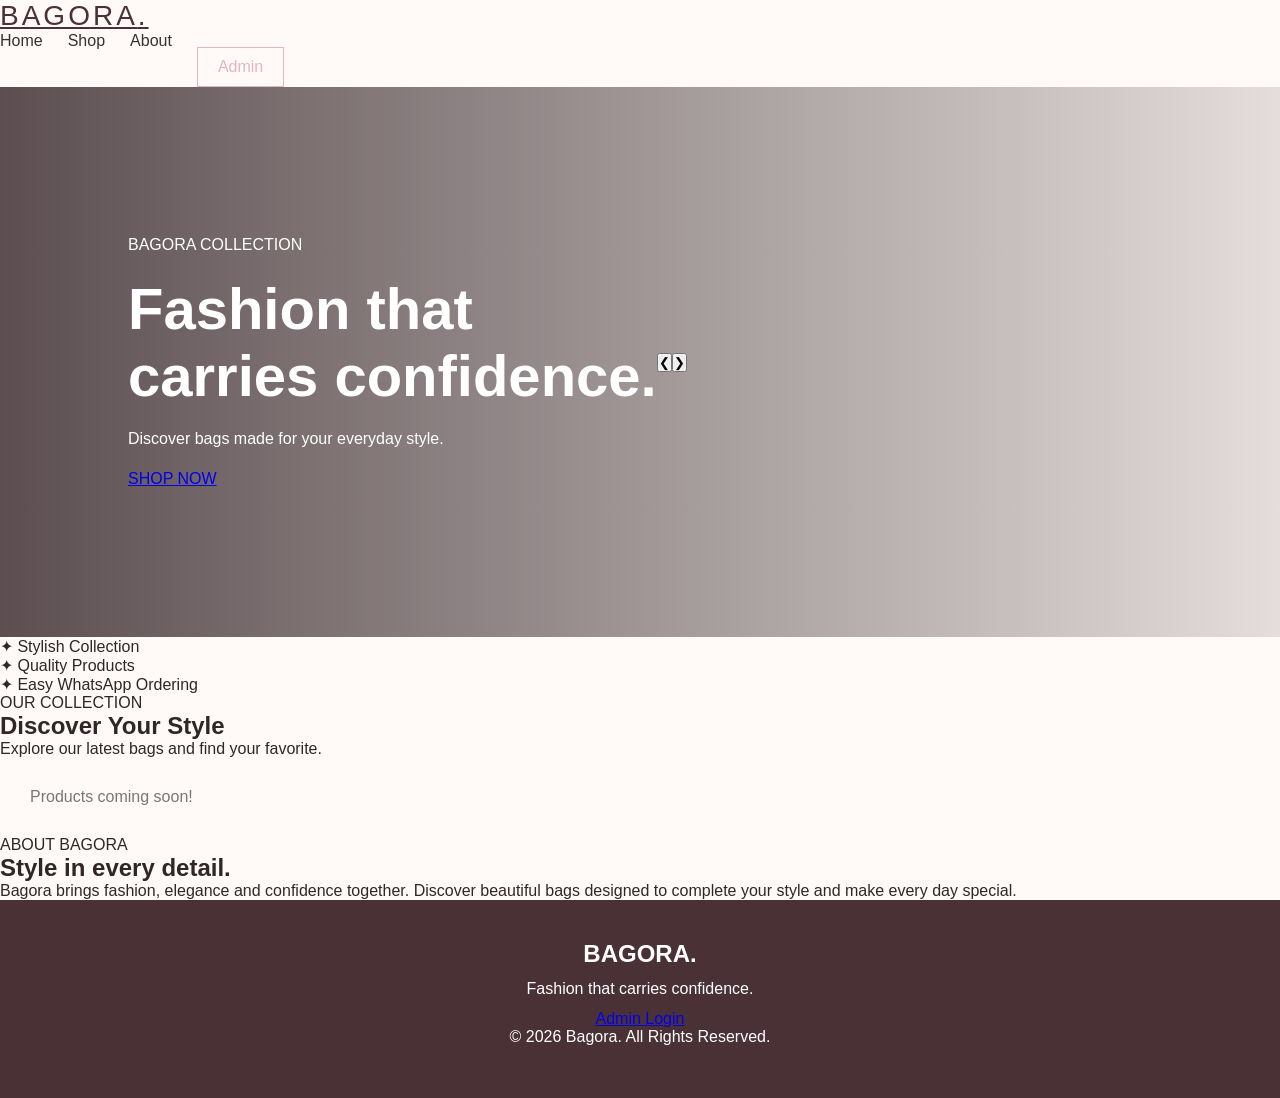
==== commit d2eb5ebf: "Update index.html" ====
--- a/index.html
+++ b/index.html
@@ -2,65 +2,80 @@
 <!DOCTYPE html>
 <html lang="en">
 <head>
-    <meta charset="UTF-8">
-    <meta name="viewport" content="width=device-width, initial-scale=1.0">
-    <title>Bagora - Ladies Bags</title>
-    <link rel="stylesheet" href="style.css">
+<meta charset="UTF-8">
+<meta name="viewport" content="width=device-width, initial-scale=1.0">
+<title>BAGORA | Fashion that carries confidence</title>
+<link rel="stylesheet" href="style.css">
 </head>
 <body>
 
-<header class="navbar">
-    <h2 class="logo">BAGORA</h2>
+<header class="header">
+    <a href="index.html" class="logo">BAGORA<span>.</span></a>
 
     <nav>
-        <a href="#home">Home</a>
-        <a href="#products">Products</a>
+        <a href="index.html">Home</a>
+        <a href="#shop">Shop</a>
         <a href="#about">About</a>
-        <a href="#contact">Contact</a>
+        <a href="admin.html" class="admin-link">Admin</a>
     </nav>
 </header>
 
-<section class="hero" id="home">
-    <div class="hero-content">
-        <p>BEAUTY • FASHION • ELEGANCE</p>
-        <h1>Find Your<br>Perfect Bag</h1>
-        <p>Beautiful ladies bags for every occasion.</p>
-        <a href="#products" class="btn">SHOP NOW</a>
+<!-- HERO SLIDER -->
+<section class="hero" id="hero">
+    <div class="hero-content" id="heroContent">
+        <p class="hero-tag">BAGORA COLLECTION</p>
+        <h1>Fashion that<br>carries confidence.</h1>
+        <p>Discover bags made for your everyday style.</p>
+        <a href="#shop" class="main-btn">SHOP NOW</a>
+    </div>
+
+    <div class="hero-image" id="heroImage"></div>
+
+    <button class="slider-btn prev" id="prevSlide">&#10094;</button>
+    <button class="slider-btn next" id="nextSlide">&#10095;</button>
+
+    <div class="slider-dots" id="sliderDots"></div>
+</section>
+
+<!-- FEATURES -->
+<section class="features">
+    <div>✦ Stylish Collection</div>
+    <div>✦ Quality Products</div>
+    <div>✦ Easy WhatsApp Ordering</div>
+</section>
+
+<!-- SHOP -->
+<section class="shop-section" id="shop">
+    <div class="section-heading">
+        <p class="small-heading">OUR COLLECTION</p>
+        <h2>Discover Your Style</h2>
+        <p>Explore our latest bags and find your favorite.</p>
+    </div>
+
+    <div class="product-grid" id="productList">
+        <p class="empty-message">Loading products...</p>
     </div>
 </section>
 
-<section class="section" id="products">
-    <h2>Our Collection</h2>
-    <p>Discover your favorite bags</p>
-
-    <div id="productList" class="products-grid"></div>
+<!-- ABOUT -->
+<section class="about-section" id="about">
+    <div class="about-content">
+        <p class="small-heading">ABOUT BAGORA</p>
+        <h2>Style in every detail.</h2>
+        <p>
+            Bagora brings fashion, elegance and confidence together.
+            Discover beautiful bags designed to complete your style
+            and make every day special.
+        </p>
+    </div>
 </section>
 
-<section class="about" id="about">
-    <h2>About Bagora</h2>
-    <p>
-        Bagora offers stylish and elegant ladies bags.
-        We bring fashion, beauty and confidence together.
-        Choose your favorite bag and order easily through WhatsApp.
-    </p>
-</section>
-
-<section class="contact" id="contact">
-    <h2>Contact Us</h2>
-    <p>Contact us for orders and information.</p>
-    <p>WhatsApp: +92 313 7925446</p>
-
-    <a class="btn" href="https://wa.me/923137925446" target="_blank" rel="noopener">
-        CONTACT ON WHATSAPP
-    </a>
-</section>
-
-<footer>
-    <h2>BAGORA</h2>
+<!-- FOOTER -->
+<footer class="footer">
+    <h2>BAGORA<span>.</span></h2>
     <p>Fashion that carries confidence.</p>
-    <p>© 2026 Bagora. All rights reserved.</p>
-
-    <a href="admin.html" class="admin-link">Admin Login</a>
+    <a href="admin.html">Admin Login</a>
+    <p class="copyright">&copy; 2026 Bagora. All Rights Reserved.</p>
 </footer>
 
 <script src="script.js"></script>
--- a/style.css
+++ b/style.css
@@ -5,180 +5,164 @@
     box-sizing: border-box;
 }
 
-body {
-    font-family: Arial, Helvetica, sans-serif;
-    background: #fffaf7;
-    color: #292323;
-}
-
 html {
     scroll-behavior: smooth;
 }
 
+body {
+    font-family: Arial, sans-serif;
+    background: #fffaf7;
+    color: #302628;
+}
+
+/* NAVBAR */
+
 .navbar {
-    background: #ffffff;
     display: flex;
     justify-content: space-between;
     align-items: center;
-    padding: 22px 8%;
-    box-shadow: 0 2px 10px rgba(0,0,0,0.06);
+    padding: 20px 8%;
+    background: white;
     position: sticky;
     top: 0;
     z-index: 10;
+    box-shadow: 0 2px 10px #0000000d;
 }
 
 .logo {
-    font-size: 30px;
-    font-weight: bold;
+    color: #4b3035;
     letter-spacing: 3px;
-    color: #3d2528;
-}
-
-.logo span {
-    color: #b77b83;
+    font-size: 28px;
 }
 
 nav {
     display: flex;
-    gap: 30px;
+    gap: 25px;
 }
 
 nav a {
     text-decoration: none;
     color: #333;
-    font-size: 15px;
-    transition: 0.3s;
 }
 
 nav a:hover {
-    color: #b77b83;
-}
+    color: #b47b83;
+}
+
+/* HERO */
 
 .hero {
-    min-height: 570px;
+    min-height: 550px;
+    padding: 70px 10%;
     display: flex;
     align-items: center;
-    padding: 70px 10%;
+    color: white;
     background:
-        linear-gradient(90deg, rgba(39,25,27,0.72), rgba(39,25,27,0.05)),
+        linear-gradient(90deg, #332327cc, #33232722),
         url("https://images.unsplash.com/photo-1584917865442-de89df76afd3?auto=format&fit=crop&w=1600&q=85");
+    background-size: cover;
     background-position: center;
-    background-size: cover;
-    color: white;
 }
 
 .hero-content {
     max-width: 600px;
 }
 
-.subtitle {
-    color: #bd8b92;
-    font-size: 13px;
-    letter-spacing: 4px;
-    font-weight: bold;
-    margin-bottom: 20px;
+.hero-content > p {
+    margin-bottom: 22px;
 }
 
 .hero h1 {
-    font-size: 60px;
+    font-size: 58px;
     line-height: 1.15;
     margin-bottom: 20px;
 }
 
-.hero-content > p:not(.subtitle) {
-    margin-bottom: 30px;
-    font-size: 17px;
-}
-
-.main-btn {
+/* BUTTONS */
+
+.btn {
+    display: inline-block;
+    border: none;
     background: #a96f78;
     color: white;
-    padding: 14px 25px;
-    border: none;
+    padding: 14px 24px;
+    margin-top: 20px;
     text-decoration: none;
-    display: inline-block;
     cursor: pointer;
-    font-size: 14px;
-    letter-spacing: 1px;
     transition: 0.3s;
 }
 
-.main-btn:hover {
-    background: #87535c;
-}
+.btn:hover {
+    background: #81535a;
+}
+
+/* PRODUCTS */
 
 .section {
-    padding: 80px 8%;
+    padding: 75px 8%;
     text-align: center;
 }
 
 .section h2,
-.contact-section h2,
-.about-content h2 {
-    font-size: 36px;
+.about h2,
+.contact h2 {
+    font-size: 35px;
     margin-bottom: 15px;
-}
-
-.section-description {
-    color: #777;
-    margin-bottom: 40px;
 }
 
 .products-grid {
     display: grid;
     grid-template-columns: repeat(4, 1fr);
-    gap: 25px;
+    gap: 22px;
     margin-top: 40px;
 }
 
 .product-card {
-    background: #fff;
-    border: 1px solid #eee6e3;
+    background: white;
+    border: 1px solid #eee5e2;
+    overflow: hidden;
     text-align: left;
-    overflow: hidden;
     transition: 0.3s;
 }
 
 .product-card:hover {
-    transform: translateY(-6px);
-    box-shadow: 0 10px 25px rgba(0,0,0,0.08);
+    transform: translateY(-5px);
+    box-shadow: 0 8px 20px #00000012;
 }
 
 .product-card img {
     width: 100%;
-    height: 280px;
+    height: 260px;
     object-fit: cover;
-    background: #f3e9e6;
+    background: #f0e7e4;
 }
 
 .product-info {
-    padding: 20px;
+    padding: 18px;
 }
 
 .product-info h3 {
     margin-bottom: 10px;
-    font-size: 19px;
 }
 
 .product-info p {
     color: #777;
-    font-size: 14px;
     margin-bottom: 12px;
 }
 
 .price {
     color: #a96f78;
-    font-size: 21px;
+    font-size: 20px;
     font-weight: bold;
     margin-bottom: 15px;
 }
 
 .order-btn {
     width: 100%;
-    background: #3d2528;
-    color: white;
     padding: 12px;
     border: none;
+    background: #493136;
+    color: white;
     cursor: pointer;
 }
 
@@ -186,139 +170,132 @@
     background: #a96f78;
 }
 
-.about-section {
-    padding: 80px 10%;
+.empty-message {
+    grid-column: 1 / -1;
+    padding: 30px;
+    color: #777;
+}
+
+/* ABOUT */
+
+.about {
+    padding: 75px 10%;
+    text-align: center;
     background: #f3e9e6;
+}
+
+.about p {
+    max-width: 800px;
+    margin: 20px auto 0;
+    line-height: 1.8;
+    color: #666;
+}
+
+/* CONTACT */
+
+.contact {
+    padding: 75px 20px;
     text-align: center;
 }
 
-.about-content {
-    max-width: 800px;
-    margin: auto;
-}
-
-.about-content p:not(.subtitle) {
-    line-height: 1.9;
-    color: #666;
-    margin-top: 20px;
-}
-
-.contact-section {
-    padding: 80px 20px;
+.contact p {
+    margin: 15px 0;
+}
+
+/* FOOTER */
+
+footer {
+    padding: 40px 20px;
+    background: #493136;
+    color: white;
     text-align: center;
 }
 
-.contact-card {
-    max-width: 500px;
-    margin: 30px auto 0;
-    background: white;
-    border: 1px solid #eee;
-    padding: 35px;
-    line-height: 2;
-}
-
-.contact-card .main-btn {
-    margin-top: 20px;
-}
-
-footer {
-    background: #3d2528;
-    color: white;
-    text-align: center;
-    padding: 40px 20px;
-}
-
-footer h2 {
-    letter-spacing: 4px;
+footer h2,
+footer p {
     margin-bottom: 12px;
 }
 
-footer p {
-    margin: 10px 0;
-    color: #ddd;
-    font-size: 14px;
-}
-
-/* ADMIN PAGE */
-
-.admin-body {
-    background: #f3f0ef;
+.admin-link {
+    display: inline-block;
+    margin-top: 15px;
+    padding: 10px 20px;
+    color: #e2b8be;
+    border: 1px solid #e2b8be;
+    text-decoration: none;
+}
+
+.admin-link:hover {
+    background: #e2b8be;
+    color: #493136;
+}
+
+/* ADMIN */
+
+.admin-page {
+    background: #f4efed;
     min-height: 100vh;
 }
 
 .admin-container {
-    width: 92%;
-    max-width: 1100px;
-    margin: 40px auto;
+    max-width: 1000px;
+    width: 94%;
+    margin: 30px auto;
 }
 
 .admin-header {
+    background: #493136;
+    color: white;
+    padding: 25px;
     display: flex;
     justify-content: space-between;
     align-items: center;
-    padding: 25px;
-    background: #3d2528;
-    color: white;
     margin-bottom: 25px;
 }
 
-.admin-header h1 {
-    letter-spacing: 3px;
-}
-
-.admin-header span {
-    color: #d6a5ad;
-}
-
-.back-btn {
+.back-button {
+    color: white;
     text-decoration: none;
-    color: white;
     background: #a96f78;
-    padding: 12px 18px;
+    padding: 12px 16px;
 }
 
 .admin-box {
     background: white;
-    padding: 30px;
+    padding: 28px;
     margin-bottom: 25px;
-    box-shadow: 0 3px 15px rgba(0,0,0,0.05);
+    box-shadow: 0 3px 12px #00000008;
 }
 
 .admin-box h2 {
     margin-bottom: 20px;
 }
 
-.admin-box > p {
-    color: #666;
-    margin-bottom: 20px;
-}
-
 .admin-box label {
     display: block;
-    margin: 18px 0 8px;
     font-weight: bold;
+    margin: 15px 0 8px;
 }
 
 .admin-box input,
 .admin-box textarea {
     width: 100%;
-    padding: 13px;
+    padding: 12px;
+    margin-bottom: 12px;
     border: 1px solid #ddd;
-    margin-bottom: 12px;
-    font-size: 15px;
+    font-family: Arial, sans-serif;
 }
 
 .admin-box textarea {
     min-height: 100px;
-    resize: vertical;
-}
-
-.admin-box form .main-btn {
+}
+
+.admin-box .btn {
     width: 100%;
-    margin-top: 10px;
-}
-
-.message {
+}
+
+#loginMessage,
+#uploadMessage {
     margin-top: 15px;
     color: #a96f78;
 }
@@ -327,13 +304,13 @@
     display: flex;
     align-items: center;
     gap: 15px;
+    padding: 15px 0;
     border-bottom: 1px solid #eee;
-    padding: 15px 0;
 }
 
 .admin-product img {
-    width: 90px;
-    height: 90px;
+    width: 80px;
+    height: 80px;
     object-fit: cover;
 }
 
@@ -342,35 +319,28 @@
 }
 
 .admin-product-details p {
+    color: #a96f78;
     margin-top: 8px;
-    color: #a96f78;
-    font-weight: bold;
 }
 
 .delete-btn {
-    background: #b33131;
-    color: white;
     padding: 10px 15px;
     border: none;
+    background: #b63131;
+    color: white;
     cursor: pointer;
 }
 
-.logout-btn {
-    background: #3d2528;
-    color: white;
+.logout-button {
     padding: 13px 25px;
+    background: #493136;
+    color: white;
     border: none;
     cursor: pointer;
-    margin-bottom: 30px;
-}
-
-.empty-message {
-    padding: 30px;
-    color: #888;
-    text-align: center;
-}
-
-/* MOBILE DESIGN */
+    margin-bottom: 25px;
+}
+
+/* MOBILE */
 
 @media (max-width: 900px) {
     .products-grid {
@@ -385,8 +355,8 @@
 @media (max-width: 600px) {
     .navbar {
         flex-direction: column;
-        gap: 20px;
-        padding: 20px 10px;
+        gap: 18px;
+        padding: 20px;
     }
 
     nav {
@@ -395,12 +365,8 @@
         justify-content: center;
     }
 
-    nav a {
-        font-size: 13px;
-    }
-
     .hero {
-        min-height: 480px;
+        min-height: 450px;
         padding: 40px 7%;
     }
 
@@ -408,23 +374,19 @@
         font-size: 38px;
     }
 
-    .section {
+    .section,
+    .about,
+    .contact {
         padding: 55px 5%;
     }
 
-    .section h2,
-    .contact-section h2,
-    .about-content h2 {
-        font-size: 28px;
-    }
-
     .products-grid {
-        grid-template-columns: 1fr 1fr;
+        grid-template-columns: repeat(2, minmax(0, 1fr));
         gap: 12px;
     }
 
     .product-card img {
-        height: 190px;
+        height: 180px;
     }
 
     .product-info {
@@ -444,25 +406,19 @@
         margin: 15px auto;
     }
 
-    .admin-box {
-        padding: 18px;
-    }
-
     .admin-header {
         flex-direction: column;
         gap: 15px;
-        text-align: center;
+    }
+
+    .admin-box {
+        padding: 18px;
     }
 
     .admin-product {
         flex-wrap: wrap;
     }
 
-    .admin-product img {
-        width: 75px;
-        height: 75px;
-    }
-
     .delete-btn {
         width: 100%;
     }
